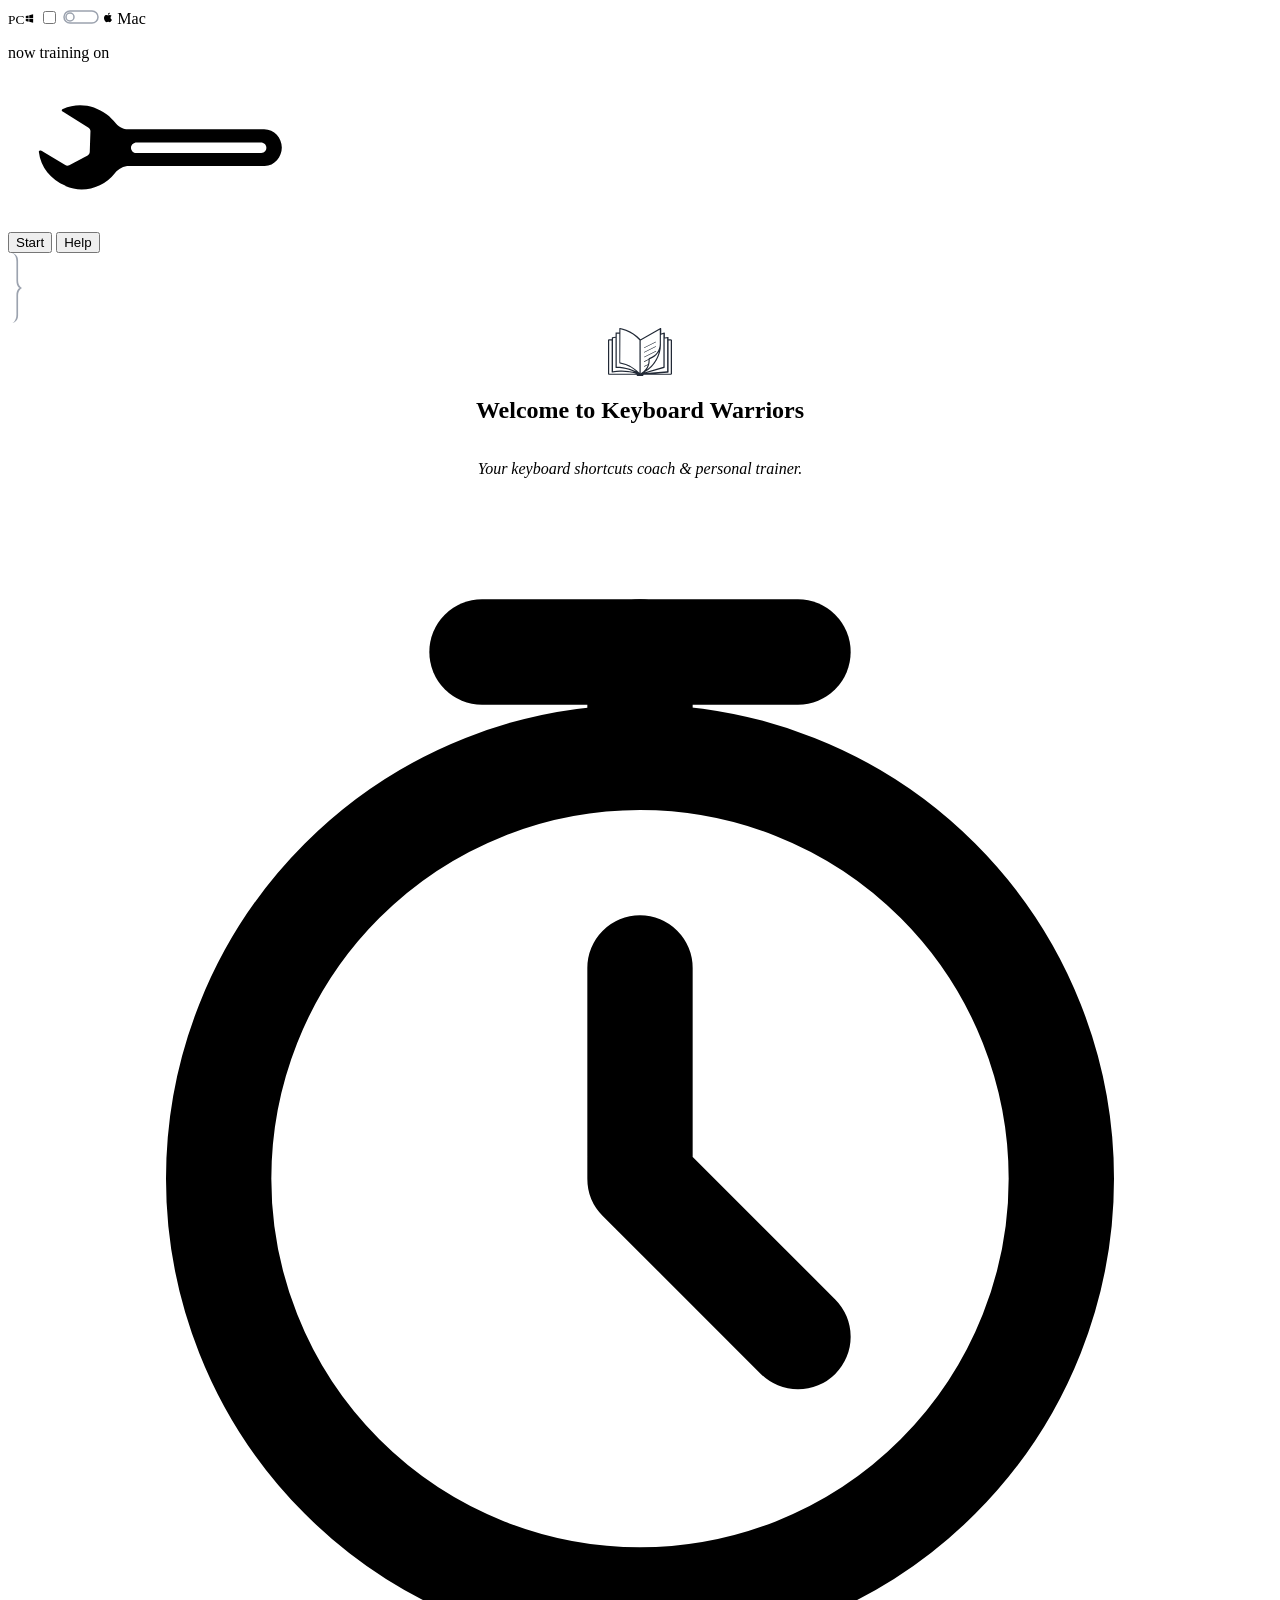
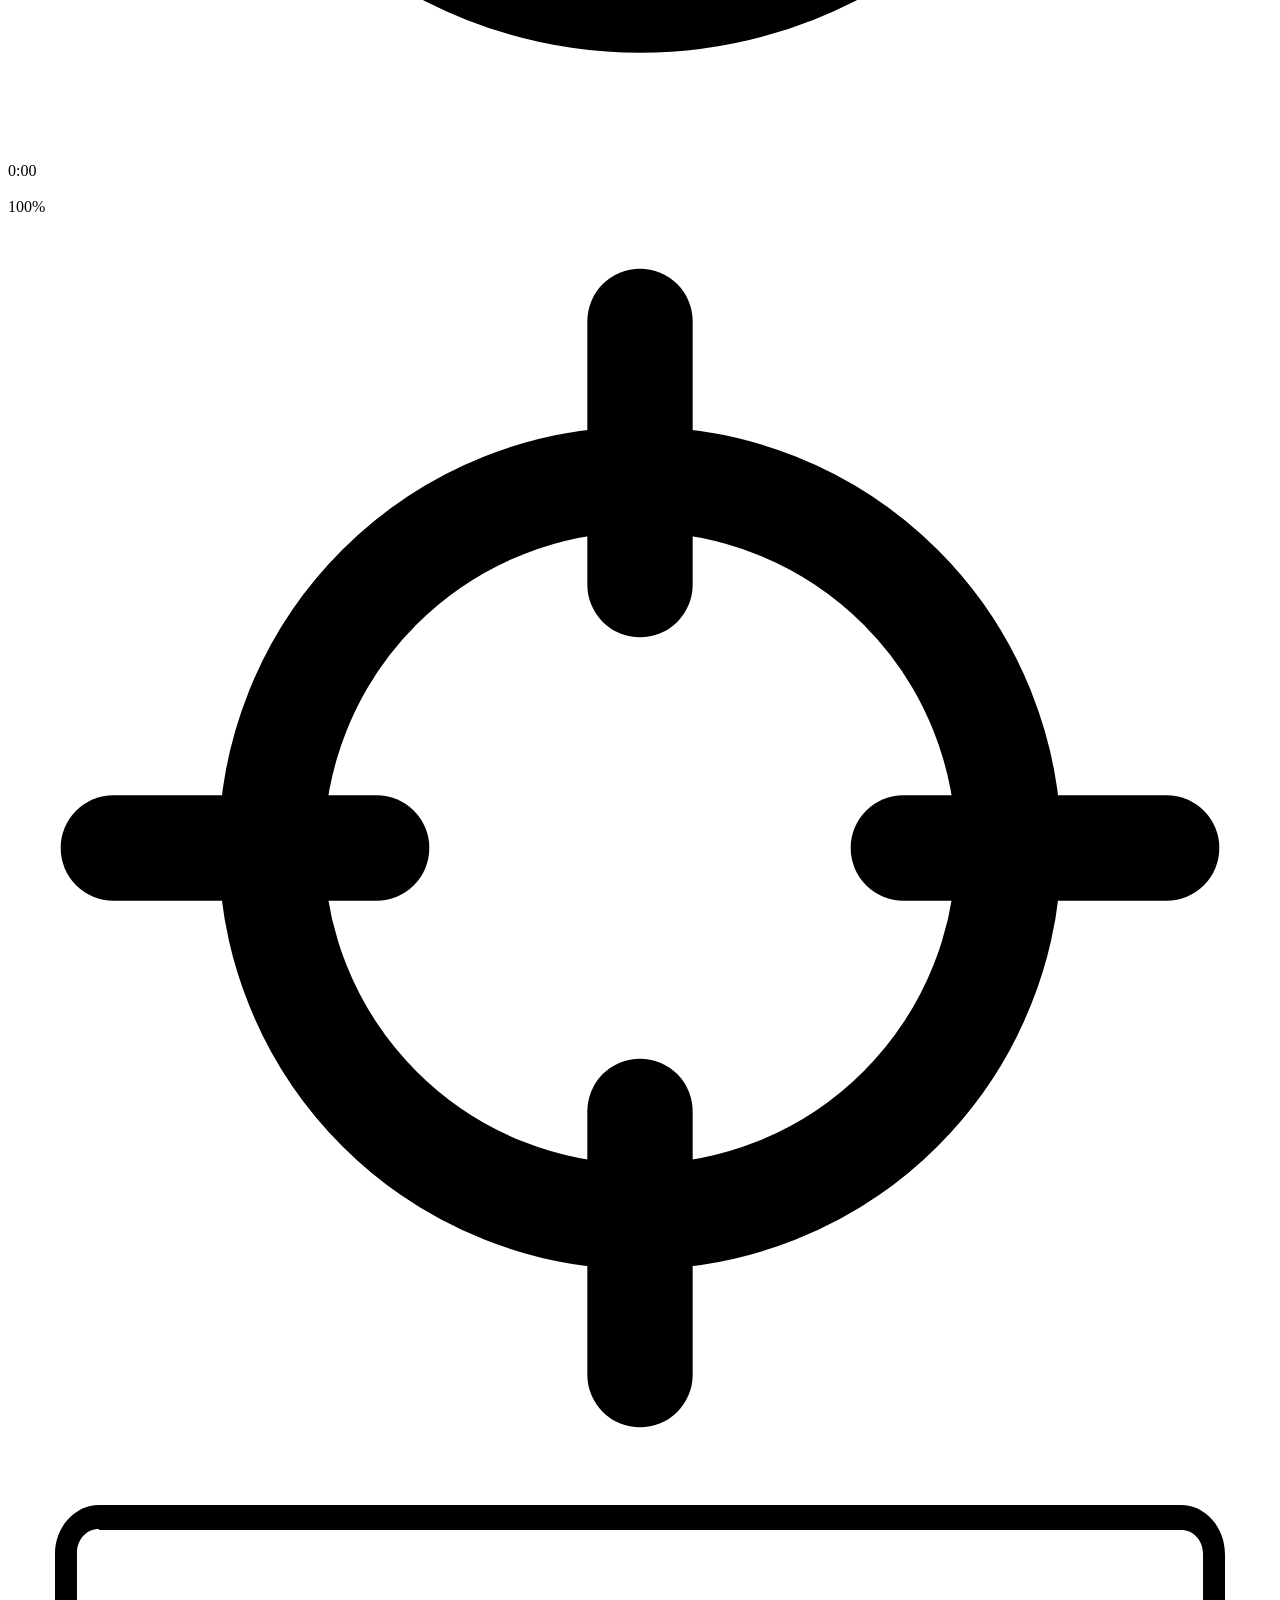
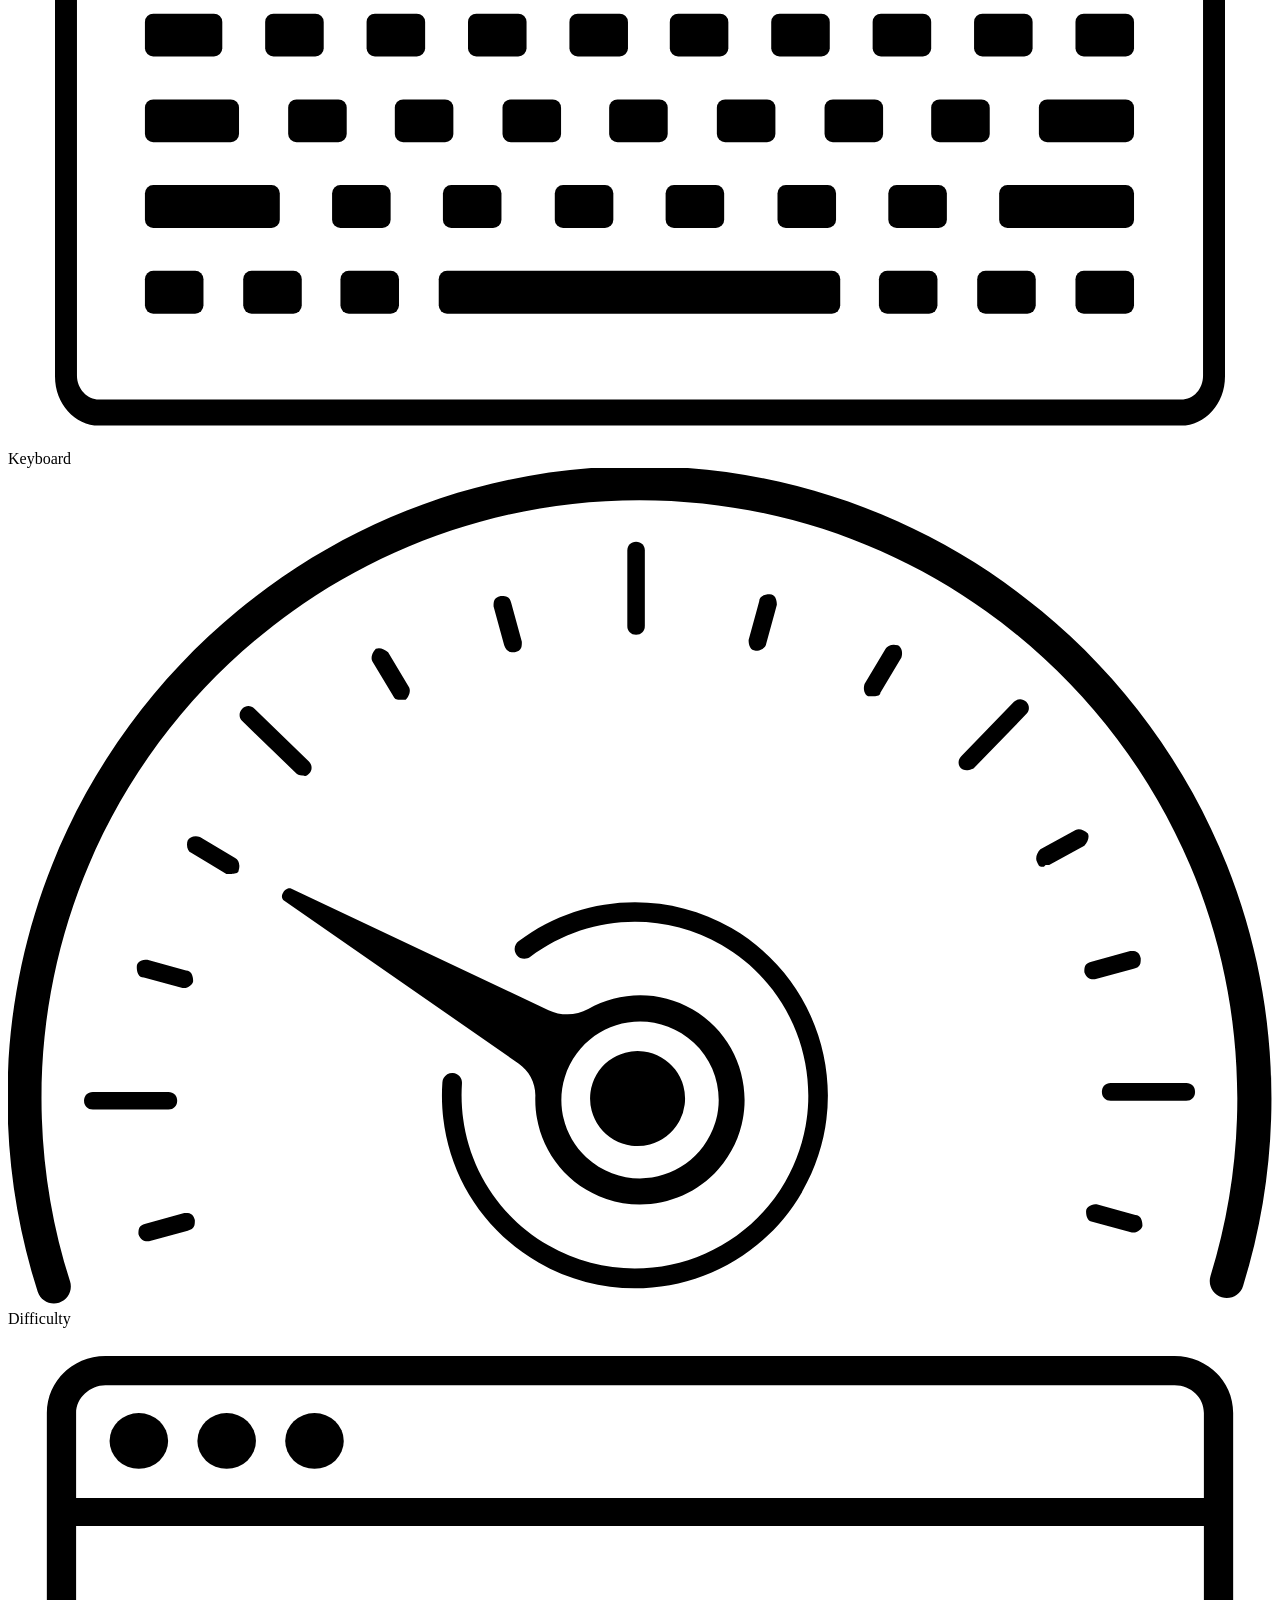
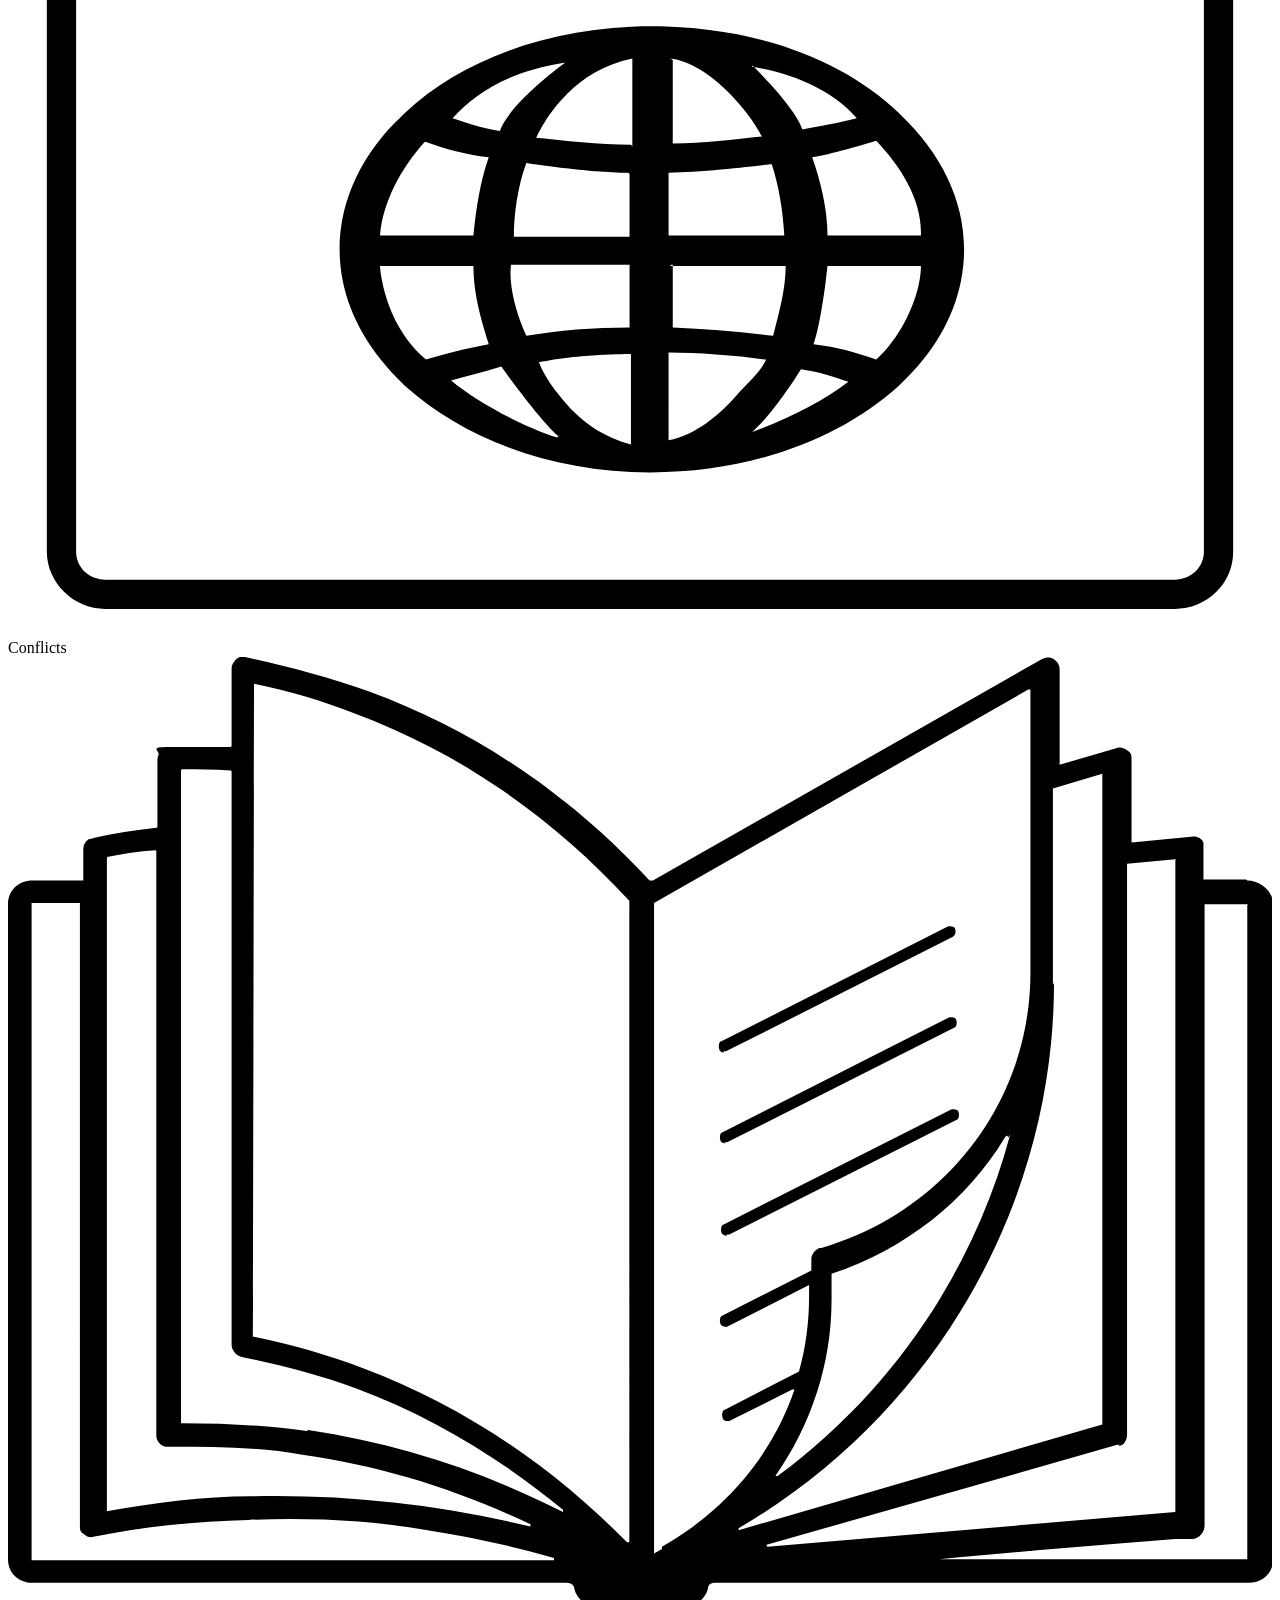
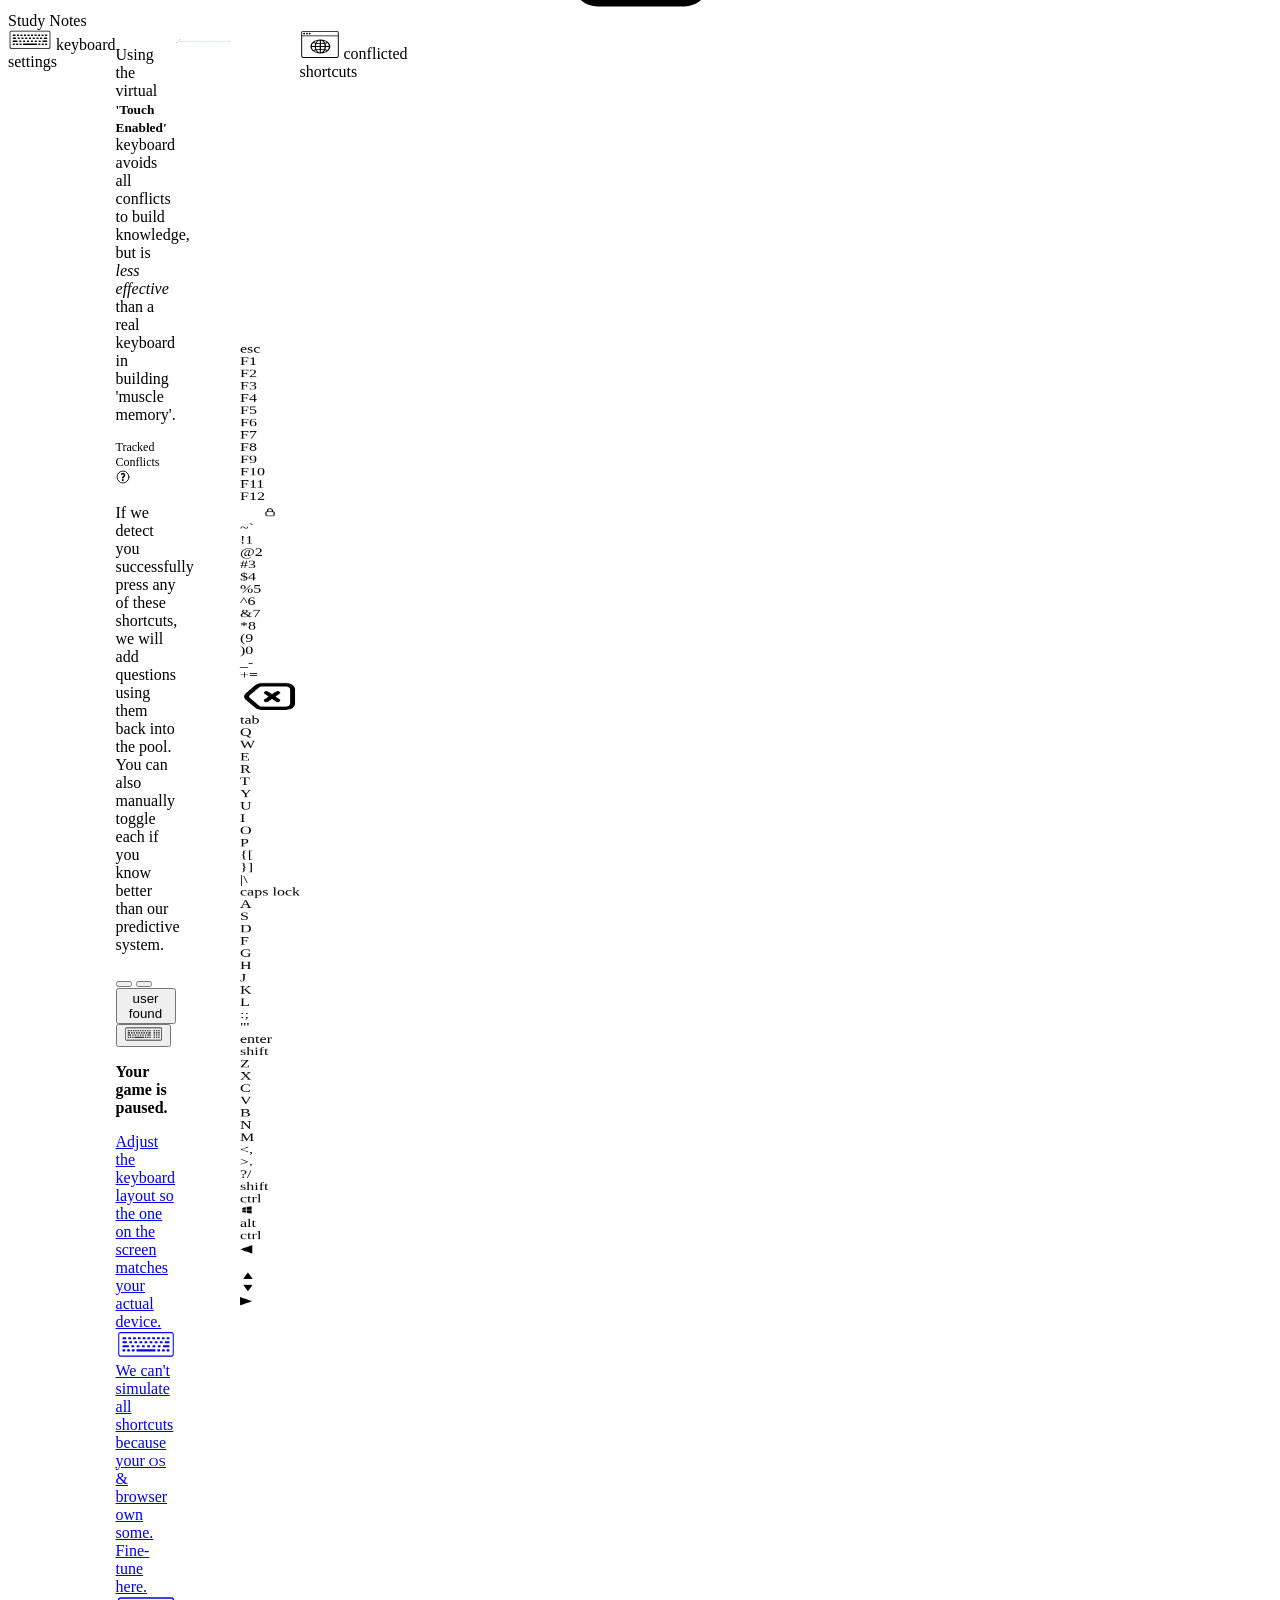
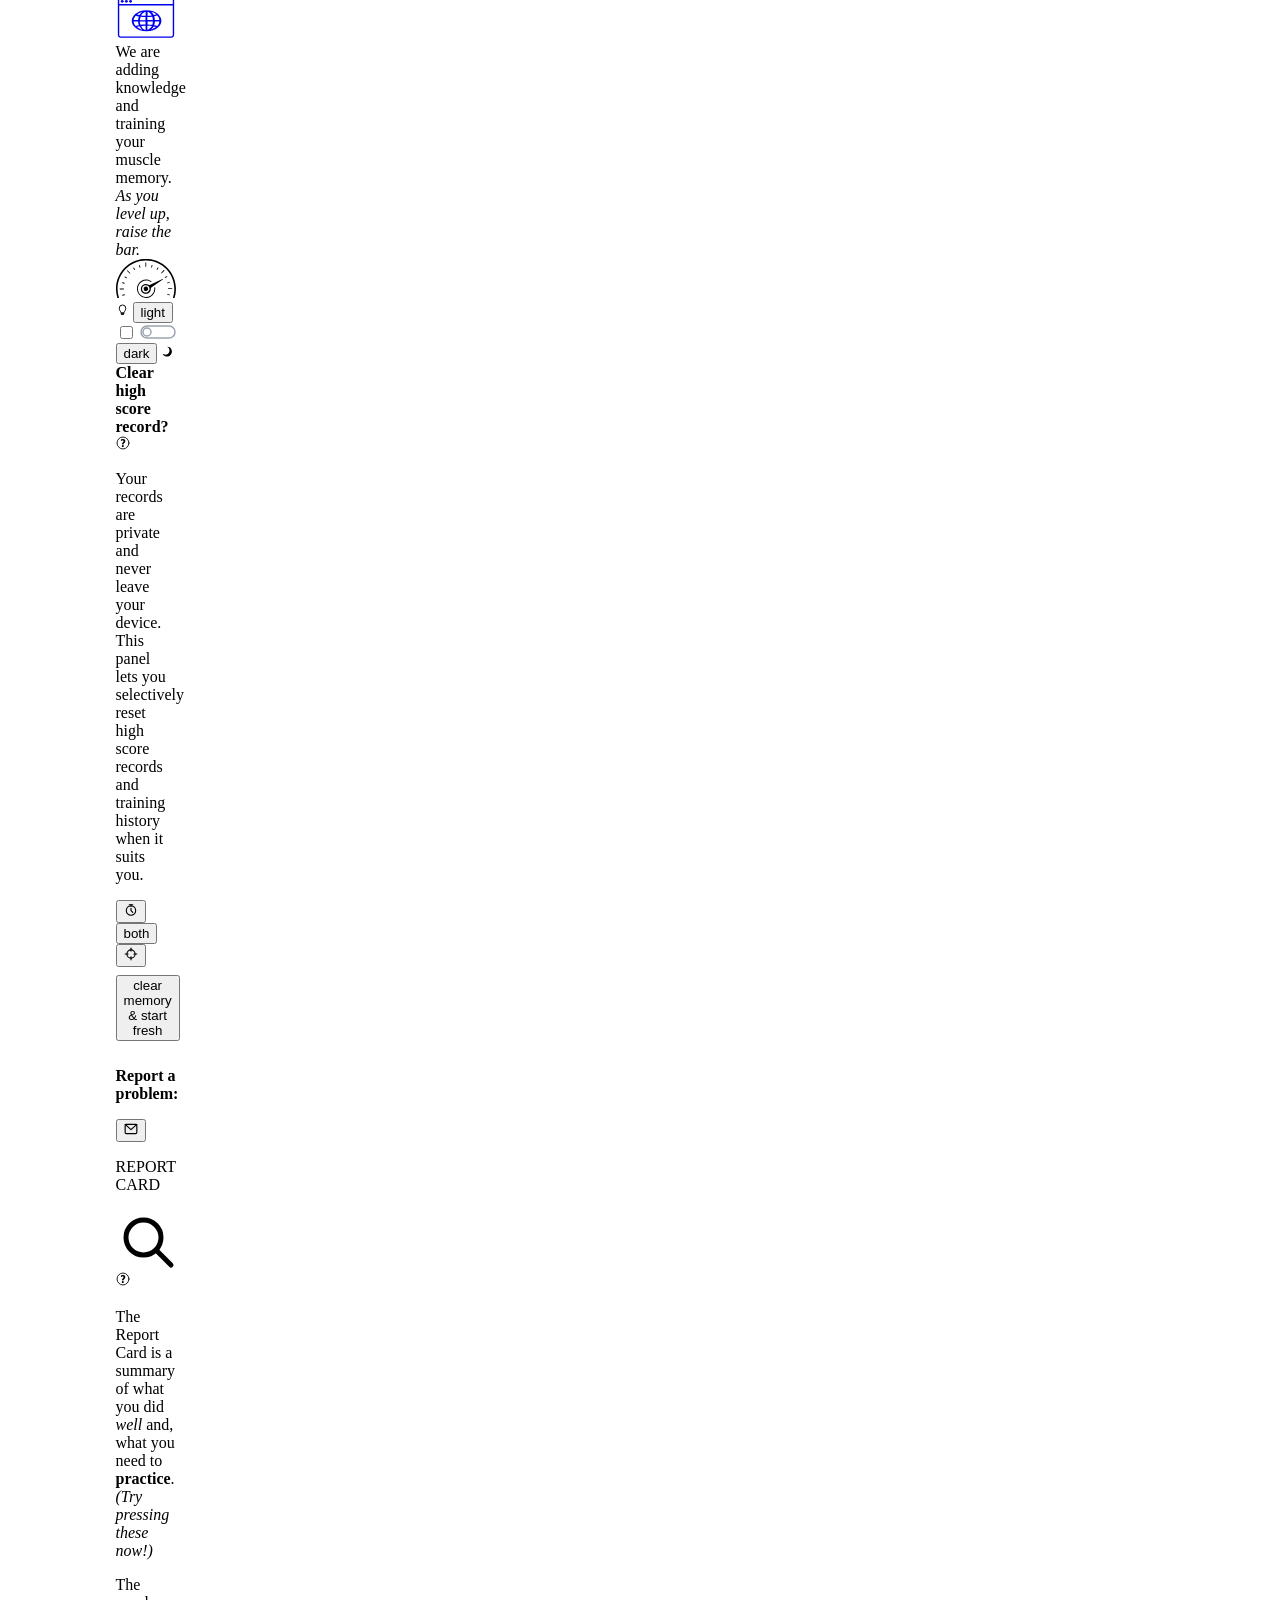
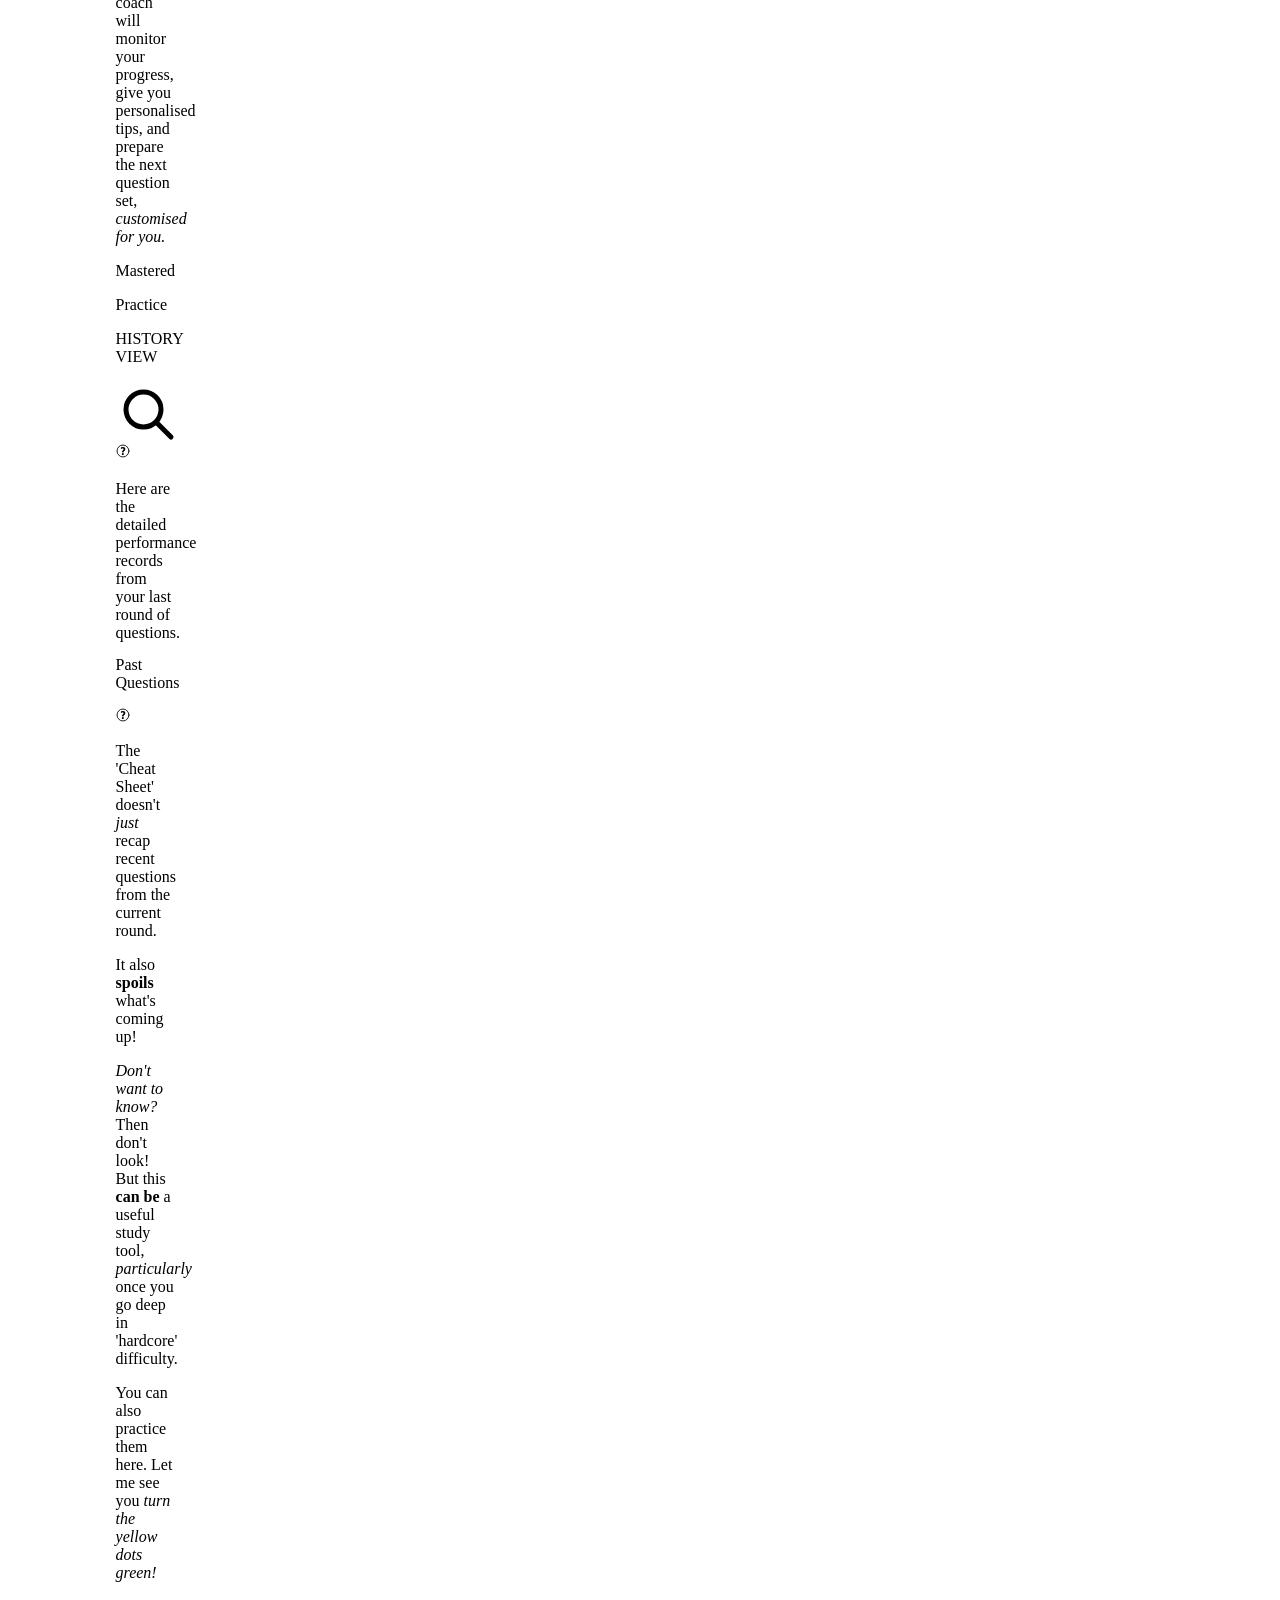
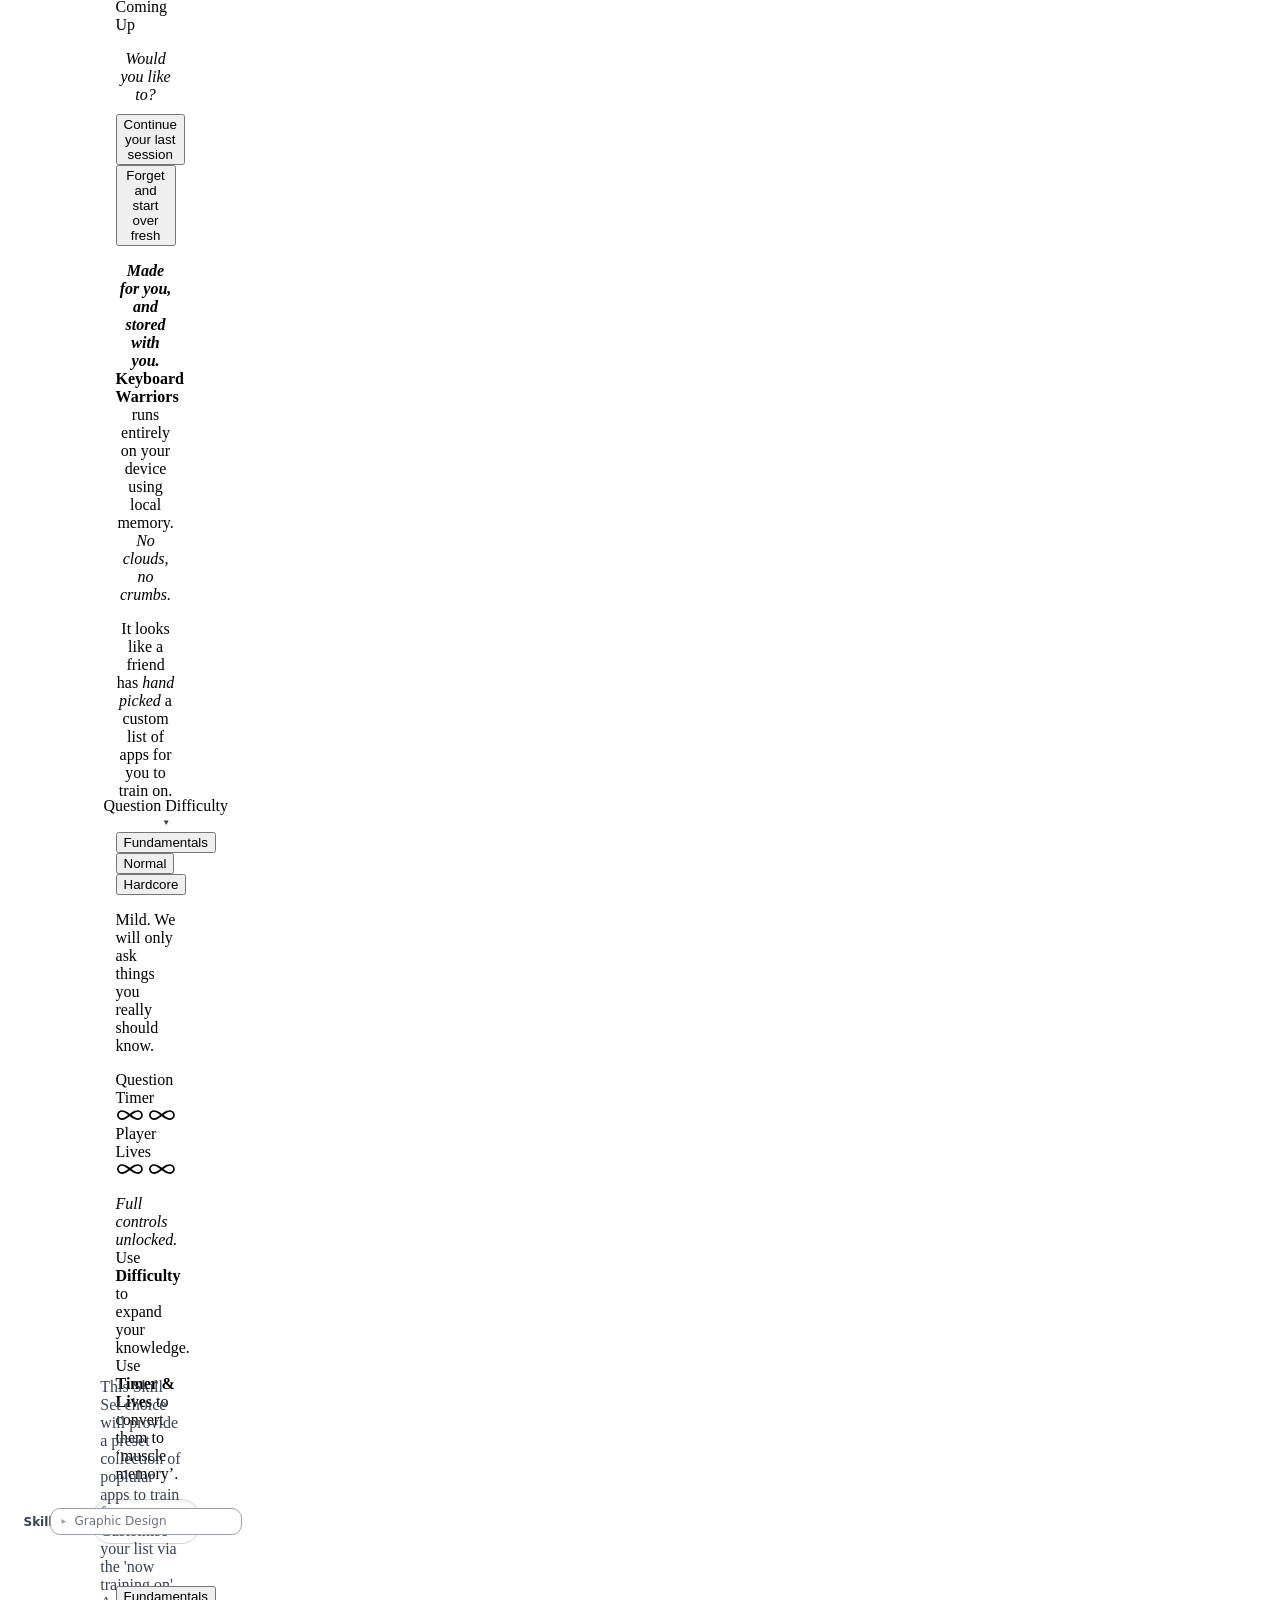
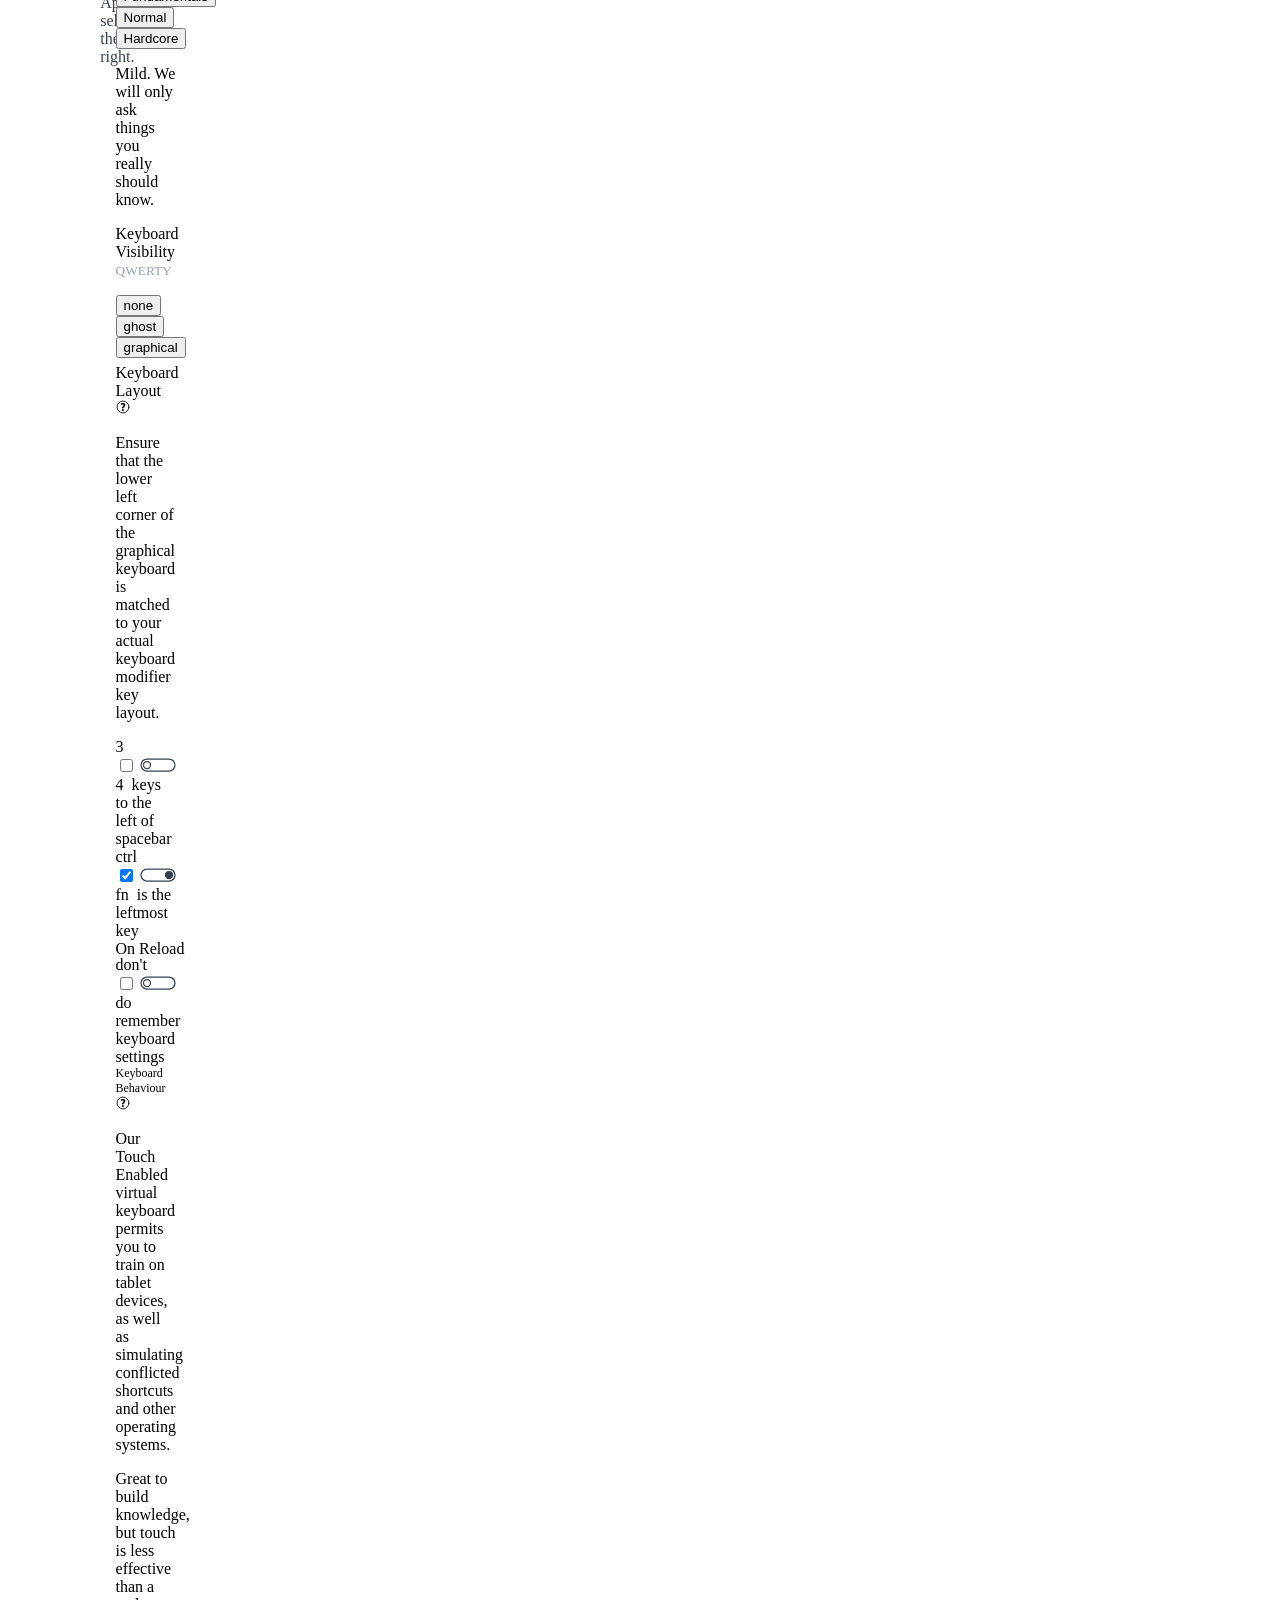
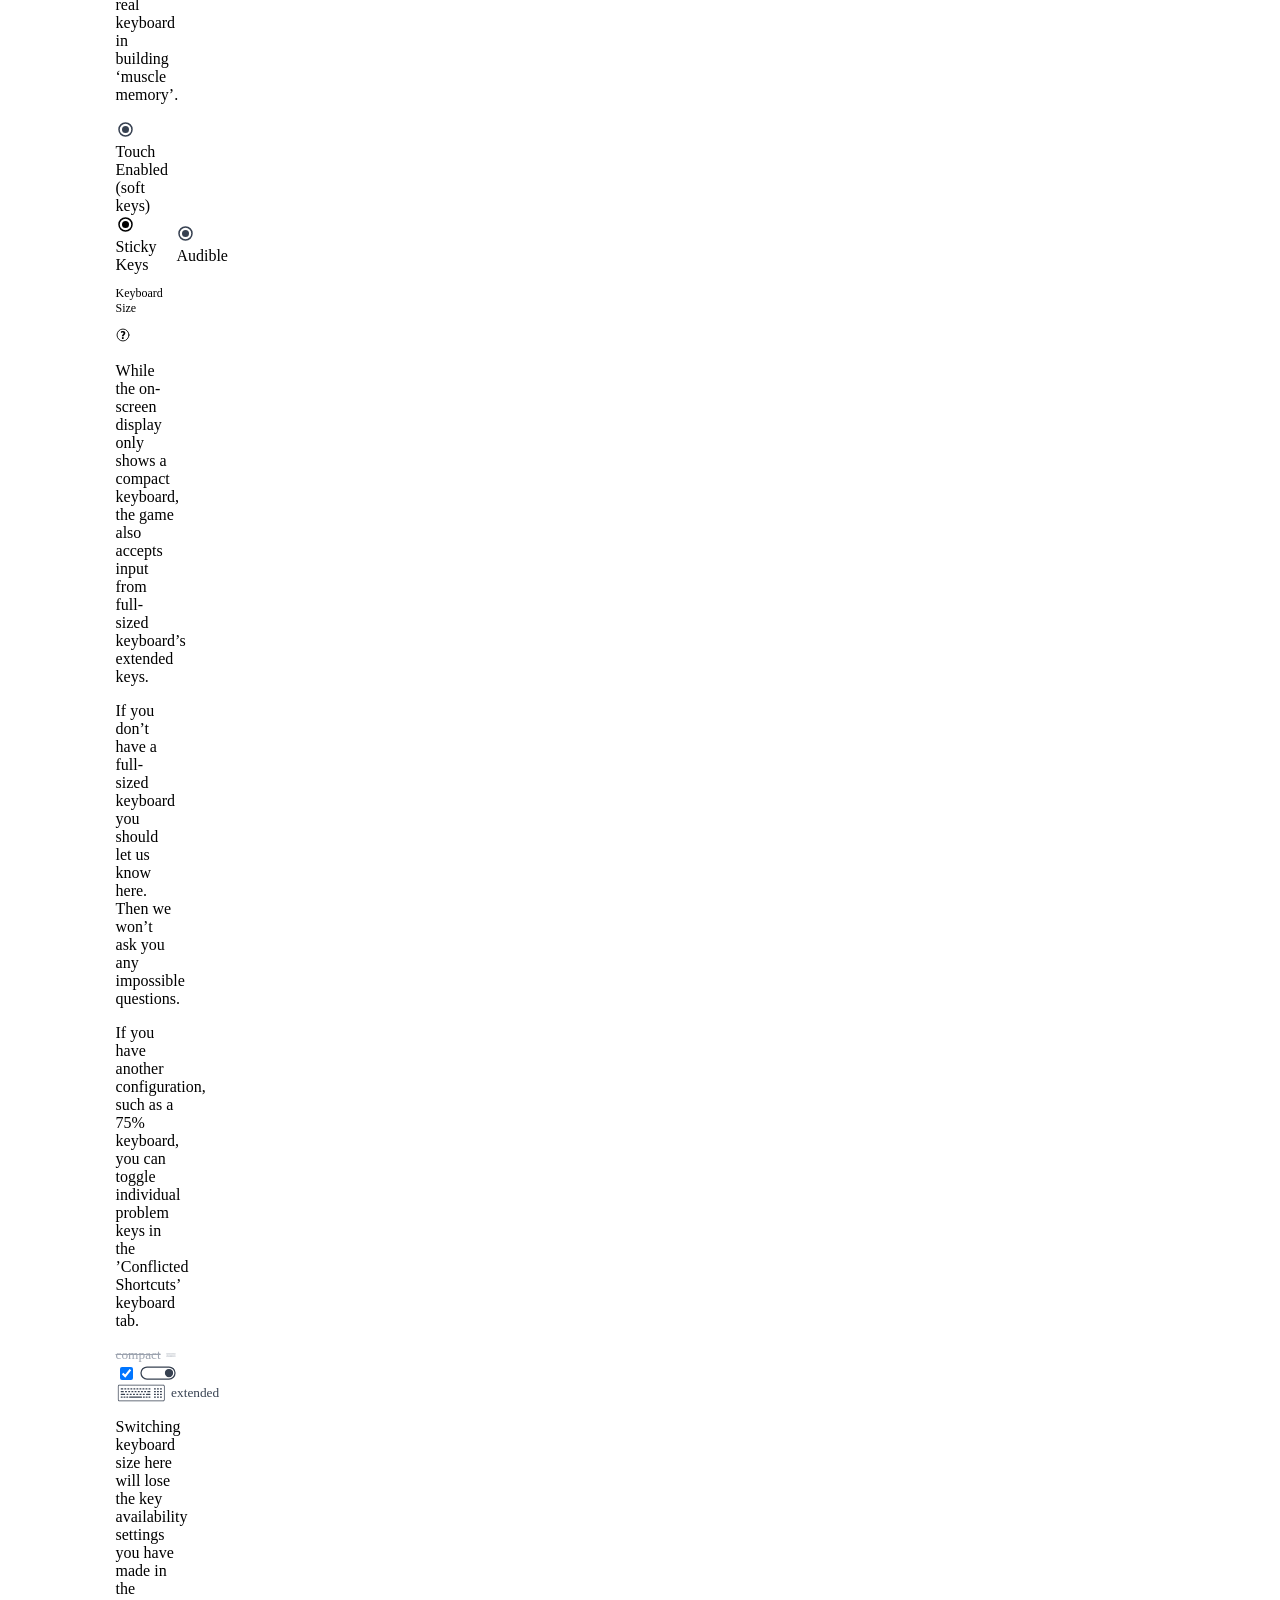
==== beta/index.html @ ed8e0046 "v0042" ====
<!-- ═══════════════════════════════════════════════════
    Keyboard Warriors central HTML file with JS
     ═══════════════════════════════════════════════════ -->
<!DOCTYPE html>
<html>
<head>
<meta charset="UTF-8">
<meta name="viewport" content="width=device-width,initial-scale=1">
<title>beta</title>
<script>
  const DefaultTitle = 'Keyboard Warriors';
  const VersionLabel   = '0042';
  const TitlePrefix  = document.title !== DefaultTitle ? document.title.trim() + '_' : '';
  const DBG_DEVICE   = TitlePrefix + VersionLabel;
</script>
<link rel="icon" type="image/png" href="/keyboard-warriors/keyboard-warriors-favicon.png">
<script>
  (function() {
    var prefersDark = window.matchMedia && window.matchMedia('(prefers-color-scheme: dark)').matches;
    if (prefersDark) {
      document.documentElement.setAttribute('data-theme', 'dark');
    }
  })();
</script>
<script>
  (function() {
    var link = document.createElement('link');
    link.rel  = 'stylesheet';
    link.href = document.title.toLowerCase() === 'beta'
      ? '/keyboard-warriors/styles/beta.css'
      : '/keyboard-warriors/styles/main.css';
    window._StyleSheetLink = link;
    document.head.appendChild(link);
  })();
</script>

<style>
  /* These two rules must remain inline: the skeleton animation runs during
     stylesheet load, and .page-initially-hidden keeps all content invisible
     until the stylesheet and DOM are both ready. Moving them to beta.css
     would create a flash of unstyled content on slower connections. */
  @keyframes SkeletonGrow {
    from { width: 16px; border-radius: 8px; }
    to   { width: 100%; border-radius: 16px; }
  }
  .page-initially-hidden {
    visibility: hidden;
    opacity: 0;
  }
</style>
</head><body>

<!-- ══════════════════════════════════════
     SVG SYMBOL defined once here,
     referenced via <use href="#SymbolId">
══════════════════════════════════════ -->
<svg xmlns="http://www.w3.org/2000/svg" style="display:none;" aria-hidden="true">

  <symbol id="IconKeyboard" viewBox="-2 -2 115.9 53.8">
    <g fill="currentColor">
      <rect x="20.1" y="10.4" width="5.6" height="4.1" rx=".8" ry=".8"/>
      <rect x="8.6" y="10.4" width="7.4" height="4.1" rx=".8" ry=".8"/>
      <rect x="29.8" y="10.4" width="5.6" height="4.1" rx=".8" ry=".8"/>
      <rect x="39.5" y="10.4" width="5.6" height="4.1" rx=".8" ry=".8"/>
      <rect x="49.2" y="10.4" width="5.6" height="4.1" rx=".8" ry=".8"/>
      <rect x="58.8" y="10.4" width="5.6" height="4.1" rx=".8" ry=".8"/>
      <rect x="68.5" y="10.4" width="5.6" height="4.1" rx=".8" ry=".8"/>
      <rect x="78.2" y="10.4" width="5.6" height="4.1" rx=".8" ry=".8"/>
      <rect x="87.9" y="10.4" width="5.6" height="4.1" rx=".8" ry=".8"/>
      <rect x="97.6" y="10.4" width="5.6" height="4.1" rx=".8" ry=".8"/>
      <rect x="22.3" y="18.6" width="5.6" height="4.1" rx=".8" ry=".8"/>
      <rect x="8.6" y="18.6" width="9" height="4.1" rx=".8" ry=".8"/>
      <rect x="32.5" y="18.6" width="5.6" height="4.1" rx=".8" ry=".8"/>
      <rect x="42.8" y="18.6" width="5.6" height="4.1" rx=".8" ry=".8"/>
      <rect x="53" y="18.6" width="5.6" height="4.1" rx=".8" ry=".8"/>
      <rect x="63.3" y="18.6" width="5.6" height="4.1" rx=".8" ry=".8"/>
      <rect x="73.6" y="18.6" width="5.6" height="4.1" rx=".8" ry=".8"/>
      <rect x="83.8" y="18.6" width="5.6" height="4.1" rx=".8" ry=".8"/>
      <rect x="94.1" y="18.6" width="9.1" height="4.1" rx=".8" ry=".8"/>
      <rect x="8.6" y="26.8" width="12.9" height="4.1" rx=".8" ry=".8"/>
      <rect x="26.5" y="26.8" width="5.6" height="4.1" rx=".8" ry=".8"/>
      <rect x="37.1" y="26.8" width="5.6" height="4.1" rx=".8" ry=".8"/>
      <rect x="47.8" y="26.8" width="5.6" height="4.1" rx=".8" ry=".8"/>
      <rect x="58.4" y="26.8" width="5.6" height="4.1" rx=".8" ry=".8"/>
      <rect x="69.1" y="26.8" width="5.6" height="4.1" rx=".8" ry=".8"/>
      <rect x="79.7" y="26.8" width="5.6" height="4.1" rx=".8" ry=".8"/>
      <rect x="90.3" y="26.8" width="12.9" height="4.1" rx=".8" ry=".8"/>
      <rect x="8.6" y="35" width="5.6" height="4.1" rx=".8" ry=".8"/>
      <rect x="18" y="35" width="5.6" height="4.1" rx=".8" ry=".8"/>
      <rect x="27.3" y="35" width="5.6" height="4.1" rx=".8" ry=".8"/>
      <rect x="36.7" y="35" width="38.4" height="4.1" rx=".8" ry=".8"/>
      <rect x="78.8" y="35" width="5.6" height="4.1" rx=".8" ry=".8"/>
      <rect x="88.2" y="35" width="5.6" height="4.1" rx=".8" ry=".8"/>
      <rect x="97.6" y="35" width="5.6" height="4.1" rx=".8" ry=".8"/>
      <path d="M107.7,49.8H4.2c-2.3,0-4.2-2.1-4.2-4.7V4.7C0,2.1,1.9,0,4.2,0h103.5C110,0,111.9,2.1,111.9,4.7v40.4c0,2.6-1.9,4.7-4.2,4.7h0ZM4.2,2.3c-1.2,0-2.1,1-2.1,2.3v40.4c0,1.3,1,2.3,2.1,2.3h103.5c1.2,0,2.1-1,2.1-2.3V4.7c0-1.3-.9-2.3-2.1-2.3H4.2Z"/>
    </g>
  </symbol>

  <symbol id="IconExtKeyboard" viewBox="-2 -2 143.9 53.8">
    <g fill="currentColor">
      <rect x="19.4" y="10.4" width="5.6" height="4.1" rx=".8" ry=".8"/>
      <rect x="8.6" y="10.4" width="7.4" height="4.1" rx=".8" ry=".8"/>
      <rect x="28.5" y="10.4" width="5.6" height="4.1" rx=".8" ry=".8"/>
      <rect x="37.5" y="10.4" width="5.6" height="4.1" rx=".8" ry=".8"/>
      <rect x="46.5" y="10.4" width="5.6" height="4.1" rx=".8" ry=".8"/>
      <rect x="55.5" y="10.4" width="5.6" height="4.1" rx=".8" ry=".8"/>
      <rect x="64.5" y="10.4" width="5.6" height="4.1" rx=".8" ry=".8"/>
      <rect x="73.6" y="10.4" width="5.6" height="4.1" rx=".8" ry=".8"/>
      <rect x="82.6" y="10.4" width="5.6" height="4.1" rx=".8" ry=".8"/>
      <rect x="91.6" y="10.4" width="5.6" height="4.1" rx=".8" ry=".8"/>
      <rect x="21.5" y="18.6" width="5.6" height="4.1" rx=".8" ry=".8"/>
      <rect x="8.6" y="18.6" width="9" height="4.1" rx=".8" ry=".8"/>
      <rect x="31" y="18.6" width="5.6" height="4.1" rx=".8" ry=".8"/>
      <rect x="40.5" y="18.6" width="5.6" height="4.1" rx=".8" ry=".8"/>
      <rect x="50" y="18.6" width="5.6" height="4.1" rx=".8" ry=".8"/>
      <rect x="59.6" y="18.6" width="5.6" height="4.1" rx=".8" ry=".8"/>
      <rect x="69.1" y="18.6" width="5.6" height="4.1" rx=".8" ry=".8"/>
      <rect x="78.6" y="18.6" width="5.6" height="4.1" rx=".8" ry=".8"/>
      <rect x="88.1" y="18.6" width="9.1" height="4.1" rx=".8" ry=".8"/>
      <rect x="8.6" y="26.8" width="12.9" height="4.1" rx=".8" ry=".8"/>
      <rect x="25.9" y="26.8" width="5.6" height="4.1" rx=".8" ry=".8"/>
      <rect x="35.6" y="26.8" width="5.6" height="4.1" rx=".8" ry=".8"/>
      <rect x="45.3" y="26.8" width="5.6" height="4.1" rx=".8" ry=".8"/>
      <rect x="55.1" y="26.8" width="5.6" height="4.1" rx=".8" ry=".8"/>
      <rect x="64.8" y="26.8" width="5.6" height="4.1" rx=".8" ry=".8"/>
      <rect x="74.6" y="26.8" width="5.6" height="4.1" rx=".8" ry=".8"/>
      <rect x="84.3" y="26.8" width="12.9" height="4.1" rx=".8" ry=".8"/>
      <rect x="8.6" y="35" width="5.6" height="4.1" rx=".8" ry=".8"/>
      <rect x="17" y="35" width="5.6" height="4.1" rx=".8" ry=".8"/>
      <rect x="25.3" y="35" width="5.6" height="4.1" rx=".8" ry=".8"/>
      <rect x="33.7" y="35" width="38.4" height="4.1" rx=".8" ry=".8"/>
      <rect x="74.8" y="35" width="5.6" height="4.1" rx=".8" ry=".8"/>
      <rect x="83.2" y="35" width="5.6" height="4.1" rx=".8" ry=".8"/>
      <rect x="91.6" y="35" width="5.6" height="4.1" rx=".8" ry=".8"/>
      <rect x="107.9" y="10.4" width="5.6" height="4.1" rx=".8" ry=".8"/>
      <rect x="116.9" y="10.4" width="5.6" height="4.1" rx=".8" ry=".8"/>
      <rect x="125.9" y="10.4" width="5.6" height="4.1" rx=".8" ry=".8"/>
      <rect x="107.9" y="18.6" width="5.6" height="4.1" rx=".8" ry=".8"/>
      <rect x="116.9" y="18.6" width="5.6" height="4.1" rx=".8" ry=".8"/>
      <rect x="125.9" y="18.6" width="5.6" height="4.1" rx=".8" ry=".8"/>
      <rect x="107.9" y="26.8" width="5.6" height="4.1" rx=".8" ry=".8"/>
      <rect x="116.9" y="26.8" width="5.6" height="4.1" rx=".8" ry=".8"/>
      <rect x="125.9" y="26.8" width="5.6" height="4.1" rx=".8" ry=".8"/>
      <rect x="107.9" y="35" width="5.6" height="4.1" rx=".8" ry=".8"/>
      <rect x="116.9" y="35" width="5.6" height="4.1" rx=".8" ry=".8"/>
      <rect x="125.9" y="35" width="5.6" height="4.1" rx=".8" ry=".8"/>
      <path d="M135.7,49.8H4.2c-2.3,0-4.2-2.1-4.2-4.7V4.7C0,2.1,1.9,0,4.2,0h131.4C138,0,139.9,2.1,139.9,4.7v40.4c0,2.6-1.9,4.7-4.2,4.7h0ZM4.2,2.3c-1.2,0-2.1,1-2.1,2.3v40.4c0,1.3,1,2.3,2.1,2.3h131.4c1.2,0,2.1-1,2.1-2.3V4.7c0-1.3-.9-2.3-2.1-2.3H4.2Z"/>
    </g>
  </symbol>

<symbol id="IconConflicts" viewBox="-2 -2 89.1 65.1">
    <path fill="currentColor" d="M0,4.1v53c0,2.2,1.9,4.1,4.2,4.1h76.7c2.3,0,4.2-1.8,4.2-4.1V4.1C85.1,1.8,83.2,0,80.9,0H4.2C1.9,0,0,1.8,0,4.1ZM2.1,12.2h80.9v44.9c0,1.1-.9,2-2.1,2H4.2c-1.2,0-2.1-.9-2.1-2V12.2ZM2.1,4.1c0-1.1,1-2,2.1-2h76.7c1.2,0,2.1.9,2.1,2v6.1H2.1v-6.1Z"/>
    <path fill="currentColor" fill-rule="evenodd" d="M43.3,19.4c-7.1,0-13.6,2.4-17.6,6.2h0l-.2.2c-2.8,2.6-4.5,6-4.5,9.6s1.7,6.9,4.5,9.6l.2.2c4.1,3.7,10.4,6.2,17.6,6.2s13.6-2.4,17.8-6.2h0l.2-.2h0c2.8-2.6,4.5-6,4.5-9.6s-1.7-6.9-4.5-9.6c0,0-.1-.1-.2-.2-4.1-3.9-10.4-6.2-17.8-6.2h0ZM41.9,27.9c-2.3,0-4.8-.3-6.8-.5.8-1.7,2.9-4.9,6.9-5.7v6.3ZM44.7,21.7c2.9.3,5.9,4.1,6.6,5.6-2,.2-4.2.5-6.4.5v-6ZM50.6,22.3c3,.5,5.8,1.7,7.5,3.7-1.1.3-2.8.6-3.9.8-.5-1.6-3.6-4.6-3.6-4.6ZM32.5,26.9c-1.4-.2-2.5-.6-3.4-.9,1.7-1.9,4.2-3.4,8.1-4,0,0-4,2.9-4.7,4.9ZM27.2,27.7c1.4.5,2.8.9,4.5,1.1-.6,1.7-.9,3.6-1.1,5.6h-6.7c.2-2.4,1.5-4.8,3.2-6.7h.1ZM59.5,27.6c1.8,1.9,3.3,4.3,3.2,6.8h-6.7c0-1.9-.5-3.9-1.1-5.6,1.7-.3,4.6-1.2,4.6-1.2ZM41.8,30v4.5h-8.3c0-1.7.3-3.7.9-5.3,0,0,4.5.7,7.3.7ZM52,29.3c.5,1.5.8,3.3.9,5.1h-8.3v-4.5c2.6,0,7.3-.6,7.3-.6ZM23.9,36.6h6.7c0,1.9.5,3.7,1.1,5.6-1.7.3-3.2.7-4.5,1.1-3.1-2.6-3.3-6.7-3.3-6.7ZM33.4,36.5s8.4,0,8.4,0v4.5c-2.6,0-5.1.2-7.4.6-.7-1.5-1.3-3.6-1.1-5.1ZM44.7,36.6h8.3c0,1.7-.5,3.4-.9,5-2.3-.3-4.8-.5-7.2-.6v-4.5h-.1ZM56,36.6h6.7c0,2-1.3,5-3.2,6.7-1.4-.5-2.8-.9-4.5-1.1.6-1.7,1-5.6,1-5.6ZM41.9,42.9v6.5c-1.9-.5-3.7-1.6-5.2-3.6-.5-.6-1.1-1.5-1.4-2.3,2.8-.6,6.6-.6,6.6-.6ZM51.6,43.3c-.3.7-1.2,1.6-1.8,2.2-1.6,1.9-3.3,3.2-5.2,3.6,0,0,0-6.3,0-6.3,2,0,4.9.2,6.9.5ZM36.6,48.9c-2.5-.8-5.8-2.6-7.6-4.1,1.1-.3,2.3-.6,3.6-1,0,0,2.7,3.8,4.1,5ZM54.1,44c1.4.2,2.5.6,3.4.9-1.8,1.4-4.4,2.7-6.9,3.6,1.6-1.4,3.5-4.5,3.5-4.5Z"/>
    <ellipse fill="currentColor" cx="12.9" cy="6.1" rx="2.1" ry="2"/>
    <ellipse fill="currentColor" cx="6.6" cy="6.1" rx="2.1" ry="2"/>
    <ellipse fill="currentColor" cx="19.2" cy="6.1" rx="2.1" ry="2"/>
  </symbol>

  <symbol id="IconDifficultyDial" viewBox="0 0 96.6 64">
    <g fill="currentColor">
      <path d="M48,12.75c-.4,0-.67-.27-.67-.67v-5.78c0-.4.27-.67.67-.67s.67.27.67.67v5.78c0,.4-.27.67-.67.67Z"/>
      <path d="M22.6,23.5c-.13,0-.4,0-.54-.13l-4.16-4.03c-.27-.27-.27-.67,0-.94s.67-.27.94,0l4.16,4.03c.27.27.27.67,0,.94s-.27.13-.54.13h.13Z"/>
      <path d="M12.26,49.03h-5.78c-.4,0-.67-.27-.67-.67s.27-.67.67-.67h5.78c.4,0,.67.27.67.67s-.27.67-.67.67Z"/>
      <path d="M90.05,48.35h-5.78c-.4,0-.67-.27-.67-.67s.27-.67.67-.67h5.78c.4,0,.67.27.67.67s-.27.67-.67.67Z"/>
      <path d="M73.39,23.1c-.13,0-.4,0-.54-.13-.27-.27-.27-.67,0-.94l4.03-4.16c.27-.27.67-.27.94,0s.27.67,0,.94l-4.03,4.16s-.27.13-.54.13h.13Z"/>
      <path d="M38.59,14.09c-.27,0-.54-.13-.67-.54l-.81-2.96c0-.4,0-.67.54-.81.4,0,.67,0,.81.54l.81,2.96c0,.4,0,.67-.54.81h-.13Z"/>
      <path d="M29.99,17.72c-.27,0-.4,0-.54-.27l-1.61-2.69c-.13-.27,0-.67.27-.94.27-.13.67,0,.94.27l1.61,2.69c.13.27,0,.67-.27.94h-.4Z"/>
      <path d="M16.96,31.02h-.27l-2.69-1.61c-.27-.13-.4-.54-.27-.94.13-.27.54-.4.94-.27l2.69,1.61c.27.13.4.54.27.94,0,.27-.4.27-.54.27h-.13Z"/>
      <path d="M13.47,39.75h-.13l-2.96-.81c-.4,0-.54-.4-.54-.81s.4-.54.81-.54l2.96.81c.4,0,.54.4.54.81,0,.27-.4.54-.67.54Z"/>
      <path d="M10.64,59.1c-.27,0-.54-.13-.67-.54,0-.4,0-.67.54-.81l2.96-.81c.4,0,.67,0,.81.54,0,.4,0,.67-.54.81l-2.96.81h-.13Z"/>
      <path d="M86.02,58.43h-.13l-2.96-.81c-.4,0-.54-.4-.54-.81s.54-.54.81-.54l2.96.81c.4,0,.54.4.54.81,0,.27-.4.54-.67.54Z"/>
      <path d="M82.93,39.08c-.27,0-.54-.13-.67-.54,0-.4,0-.67.54-.81l2.96-.81c.4,0,.67,0,.81.54,0,.4,0,.67-.54.81l-2.96.81h-.13Z"/>
      <path d="M79.17,30.48c-.27,0-.4,0-.54-.4-.13-.27,0-.67.27-.94l2.69-1.48c.27-.13.67,0,.94.27.13.27,0,.67-.27.94l-2.69,1.48h-.27l-.13.13Z"/>
      <path d="M66,17.45h-.27c-.27-.13-.4-.54-.27-.94l1.61-2.69c.13-.27.54-.4.94-.27.27.13.4.54.27.94l-1.61,2.69c0,.27-.4.27-.54.27h-.13Z"/>
      <path d="M57.27,13.96h-.13c-.4,0-.54-.4-.54-.81l.81-2.96c0-.4.4-.54.81-.54s.54.4.54.81l-.81,2.96c0,.27-.4.54-.67.54Z"/>
      <path d="M3.51,63.86c-.55,0-1.06-.35-1.24-.9C.74,58.19-.04,53.21-.04,48.16-.04,21.53,21.63-.14,48.26-.14s48.3,21.67,48.3,48.3c0,4.9-.73,9.73-2.17,14.36-.21.69-.94,1.07-1.63.86-.69-.21-1.07-.94-.86-1.63,1.36-4.38,2.05-8.96,2.05-13.59,0-25.2-20.5-45.7-45.7-45.7S2.56,22.96,2.56,48.16c0,4.78.74,9.49,2.18,14,.22.68-.16,1.42-.84,1.63-.13.04-.27.06-.4.06Z"/>
    </g>
  </symbol>

  <symbol id="IconDifficultyNeedle" viewBox="0 0 96.6 64">
    <g fill="currentColor">
      <circle cx="48.08" cy="48.07" r="3.63"/>
      <path d="M48.19,62.53c-8.13,0-14.75-6.62-14.75-14.75,0-5.67,3.16-10.75,8.26-13.25.1-.05.21-.08.33-.08.29,0,.55.16.68.42.09.18.1.38.04.57s-.2.34-.38.43c-4.57,2.25-7.42,6.81-7.42,11.9,0,7.31,5.94,13.25,13.25,13.25s13.25-5.94,13.25-13.25c0-5.34-3.18-10.13-8.09-12.21-.38-.16-.56-.6-.4-.98.12-.28.39-.46.69-.46.1,0,.2.02.29.06,5.47,2.32,9.01,7.65,9.01,13.59,0,8.13-6.62,14.75-14.75,14.75Z"/>
      <path d="M52.12,41.38c-.92-.54-1.5-1.52-1.59-2.58l-1.8-21.74s-.13-.32-.57-.32-.48.32-.48.32l-1.83,21.79c-.08,1-.66,1.91-1.55,2.38-2.93,1.58-4.77,4.93-4.06,8.61.6,3.13,3.11,5.66,6.24,6.28,5.11,1,9.61-2.91,9.61-7.84,0-2.94-1.6-5.51-3.96-6.9ZM49.46,54.13c-4.37.98-8.2-2.85-7.22-7.22.49-2.2,2.27-3.98,4.47-4.47,4.37-.98,8.2,2.85,7.22,7.22-.49,2.2-2.27,3.98-4.47,4.47Z"/>
    </g>
  </symbol>
  
  <symbol id="IconStudyNotes" viewBox="0 0 112.5 84.6">
    <path fill="currentColor" d="M110.2,19.8h-3.8c0,0,0,0,0-.1v-2.6c0-.2,0-.4,0-.6h0c-.2-.4-.6-.6-1.1-.5l-5.3.5c0,0,0,0,0-.1v-7.3c0-.3,0-.6-.4-.8-.3-.2-.6-.3-.9-.2l-5.1,1.5c0,0,0,0,0-.1V1.1c0-.4-.2-.7-.5-.9s-.7-.2-1.1,0l-34.6,19.7h-.3c-7-7.6-15.4-13.3-24.9-16.8C28.3,1.7,24.8.8,21.1,0c-.3-.1-.6,0-.8.2-.2.2-.4.5-.4.8v6.9c0,0,0,.1-.1.1-1.8,0-3.7,0-5.5,0s-.8.3-.9.7c0,.1-.1.2-.1.4v6c0,0,0,.1-.1.1-1.9.2-3.8.5-5.6.9,0,0-.2.1-.4.1-.3.2-.5.5-.5.9v2.7c0,0,0,.1,0,.1H2.2c-1.3,0-2.2.9-2.2,2.1v58.3c0,1.2.9,2.1,2.2,2.1h47.5c.6,0,.7.4.7.5.2.9,1,1.6,2.1,1.6h7.7c1,0,1.9-.7,2.1-1.6,0,0,0-.5.6-.5h47.5c1.3,0,2.2-.9,2.2-2.1V22c0-1.2-1.2-2.1-2.3-2.1h0ZM21.9,2.4c0,0,.1,0,.1,0,3,.6,6,1.5,8.8,2.6,9.2,3.4,17.5,9.1,24.5,16.7v57.1c0,0,0,0-.2,0-6.8-6.9-14.7-12.2-23.5-15.5-3.1-1.2-6.4-2.1-9.7-2.8h-.1c0,0,.1-58.1.1-58.1ZM8.8,17.8c1.5-.3,2.8-.5,4.3-.6,0,0,.1,0,.1.1v52c0,.3.1.5.3.7s.4.3.7.3c4.3,0,8.2,0,12,.7,7,1,13.6,3,20.3,6.2,0,0,0,.2,0,.2-8.2-2-16.6-2.9-24.9-2.7h0c-4.2,0-8.5.6-12.7,1.3,0,0-.1,0-.1,0V17.9s0-.1.1-.1h0ZM2.1,80.3V22c0,0,0-.1,0-.1h4.3c0,0,0,0,0,.1v55.3c0,.3,0,.6.4.8.2.2.5.3.8.2,4.5-.9,9.1-1.4,13.8-1.5,5.4-.2,10.6,0,15.8.9,3.8.6,7.7,1.4,11.4,2.5,0,0,0,.2,0,.2H2.1ZM26.6,68.9c-3.6-.5-7.2-.7-11.1-.7s-.1,0-.1,0V10.1c0,0,0-.1.1-.1,1.5,0,2.8,0,4.3.1,0,0,.1,0,.1.1v51c0,.5.4,1,.9,1.1,3.5.7,6.9,1.6,10.2,2.8,6.7,2.5,12.8,6.2,18.4,10.8,0,0,0,.2,0,.2-7.5-3.8-14.8-6.1-22.7-7.3h0ZM58.2,79.4l-.7.4V22s0-.1,0-.1L90.8,2.9c0,0,.2,0,.2,0v25.2h0c0,11.3-7.4,21.2-18.6,24.5h-.2c-.4.2-.7.6-.7,1v1l-7.9,4c-.2,0-.3.4-.2.7,0,.2.3.3.4.3s.2,0,.2,0l7.3-3.7v1c0,2.3-.3,4.6-.9,6.7,0,0,0,0,0,0l-6.6,3.4c-.2,0-.3.4-.2.7,0,.2.3.3.4.3s.2,0,.2,0l5.6-2.8c0,0,.2,0,.2,0-2,5.9-6.2,10.8-11.8,14h0ZM89.2,42.5c-3.2,12-10.4,22.8-20.7,30.4,0,0-.2,0-.2,0,3.2-4.6,5-10,5-15.7v-2.3s0,0,0,0c6.6-2.2,12.1-6.6,15.4-12.1.2-.3.3-.2.3,0h0ZM93,29.2V11.8s0-.1,0-.1l4.4-1.3h0v7.2h0v50.7s0,0,0,0l-32.3,9.4c0,0-.2,0,0-.2,17.4-10.2,28-28.8,28-48.5h0ZM98.9,70.2c.4,0,.7-.5.7-1V18.5c0,0,0-.1,0-.1l4.3-.4c0,0,.1,0,0,.1v58c0,0,0,0,0,0l-36.3,3.1c0,0-.2-.2,0-.2l31.2-8.9h0ZM110.3,80.3c0,0,0,0,0,0h-29c.5,0,1.1,0,1.6,0,2.9-.3,5.8-.5,8.7-.8l7.3-.6,5-.4h1.5c.6,0,1.1-.6,1.1-1.2V22.1c0,0,0-.1,0-.1h3.8c0,0,.1,0,0,.1v58.2h0Z"/>
    <path fill="currentColor" d="M64,51.4c0,0,.2,0,.2,0l20.2-10.2c.2,0,.3-.4.2-.7,0-.2-.4-.3-.7-.2l-20.2,10.2c-.2,0-.3.4-.2.7,0,.2.3.3.5.3h0Z"/>
    <path fill="currentColor" d="M63.8,43.2c0,0,.2,0,.2,0l20.2-10.2c.2,0,.3-.4.2-.7,0-.2-.4-.3-.7-.2l-20.1,10.2c-.2,0-.3.4-.2.7,0,.2.3.3.4.3h0Z"/>
    <path fill="currentColor" d="M63.7,35.1c0,0,.2,0,.2,0l20.2-10.2c.2-.1.3-.4.2-.7,0-.2-.4-.3-.7-.2l-20.1,10.2c-.2,0-.3.4-.2.7,0,.2.2.3.4.3h0Z"/>
  </symbol>

  <symbol id="ShapeBracket" viewBox="0 0 15 84">
    <path d="M3,0 C3,0 10,1 10,9 L10,33 C10,40 15,42 15,42 C15,42 10,44 10,51 L10,75 C10,83 3,84 3,84 L3,84 C3,84 8,82 8,74 L8,51 C8,43 12,42 12,42 C12,42 8,41 8,33 L8,10 C8,2 3,0 3,0 Z"/>
  </symbol>
 
  <symbol id="IconWrench" viewBox="0 0 243.14 80.27">
    <path fill="currentColor" d="M207.63,20.93h-110.19c-3.31.18-7.38-1.95-9.76-4.56-2.6-2.82-4.77-5.42-7.81-7.59C69.68.97,56.23-.98,44.51,4.44c-2.09.96-.2,2.09-.2,2.09l20.99,13.06c.98.61,1.55,1.69,1.52,2.84l-.57,16.9c-.04,1.15-.69,2.19-1.7,2.73l-14.92,7.96c-1.02.54-2.24.5-3.22-.11l-17.59-10.56c-3.93-2.88-3.84-.21-3.84-.21,1.52,12.58,9.54,22.56,21.69,27.55l-.22.22c14.32,6.29,30.58,1.52,40.13-10.41,3.04-3.69,6.94-5.86,11.71-5.86h109.76c8.03,0,13.88-7.38,13.88-14.97s-6.07-14.75-14.32-14.75h.02ZM205.25,40.23h-101.49c-2.6,0-4.12-2.6-4.12-4.56.22-2.17,1.95-4.12,4.77-4.12h100.41c2.82,0,4.56,1.95,4.56,4.12.22,2.17-1.08,4.12-4.12,4.56h-.01Z"/>
  </symbol>
   
  <symbol id="IconMagnifier" viewBox="0 0 24 24">
    <g fill="none" stroke="currentColor" stroke-width="2" stroke-linecap="round">
      <circle cx="11" cy="11" r="7"/>
      <line x1="16.5" y1="16.5" x2="22" y2="22"/>
    </g>
  </symbol>
  
  <symbol id="IconAppleLogo" viewBox="0 0 686.7 761.2">
    <path fill="currentColor" d="M563.7,589c-27.7,41.3-57,81.7-101.7,82.3-44.7,1-59-26.3-109.7-26.3s-66.7,25.7-109,27.3c-43.7,1.7-76.7-44-104.7-84.3-57-82.3-100.7-234-42-336,29-50.7,81-82.7,137.3-83.7,42.7-.7,83.3,29,109.7,29s75.3-35.7,127-30.3c21.7,1,82.3,8.7,121.3,66-3,2-72.3,42.7-71.7,127,1,100.7,88.3,134.3,89.3,134.7-1,2.3-14,48-46,94.3h0ZM373.3,55.7c24.3-27.7,64.7-48.7,98-50,4.3,39-11.3,78.3-34.7,106.3-23,28.3-61,50.3-98.3,47.3-5-38.3,13.7-78.3,35-103.7h0Z"/>
  </symbol>

  <symbol id="IconWindowsLogo" viewBox="0 0 102.73 104.6">
    <path fill="currentColor" d="M16,50.4h26.6v-27.7l-26.6,6.3v21.4Z"/>
    <path fill="currentColor" d="M86,12.6l-37,8.6v29.2h37V12.6Z"/>
    <path fill="currentColor" d="M16,76.2l26.6,6.3v-25.6H16v19.3Z"/>
    <path fill="currentColor" d="M49,84l37,8.6v-35.7h-37v27.1Z"/>
  </symbol>
  
  <symbol id="IconLockPadlock" viewBox="0 0 24 24">
    <rect x="5" y="11" width="14" height="10" rx="2" fill="none" stroke="currentColor" stroke-width="2" stroke-linecap="round" stroke-linejoin="round"/>
    <path d="M8 11V7a4 4 0 0 1 8 0v4" fill="none" stroke="currentColor" stroke-width="2" stroke-linecap="round" stroke-linejoin="round"/>
  </symbol>
    
  <symbol id="IconKeyGlyphControl" viewBox="0 0 56 38">
    <polyline points="6,32 28,7 50,32" fill="none" stroke="currentColor" stroke-width="7" stroke-linecap="round" stroke-linejoin="round"/>
  </symbol>
  
  <symbol id="IconKeyGlyphOption" viewBox="0 0 429.16 429.16">
    <path fill="currentColor" d="M381.24,162.91h-99.53c-8.1,0-15.1-6.23-15.46-14.32-.38-8.59,6.48-15.68,14.99-15.68h99.53c8.1,0,15.1,6.23,15.46,14.32.38,8.59-6.48,15.68-14.99,15.68Z"/>
    <path fill="currentColor" d="M380.77,296.24h-166.2c-6.06,0-11.52-3.64-13.85-9.23l-49.23-118.15c-1.5-3.6-5.02-5.95-8.92-5.95H48.38c-8.1,0-15.1-6.23-15.46-14.32-.38-8.59,6.48-15.68,14.98-15.68h111.1c6.06,0,11.52,3.64,13.85,9.23l49.59,119.01c1.28,3.08,4.3,5.09,7.64,5.09h151.15c8.51,0,15.36,7.09,14.99,15.68-.36,8.1-7.35,14.32-15.46,14.32Z"/>
  </symbol>

  <symbol id="IconKeyGlyphReturn" viewBox="0 0 58 46">
    <polyline points="10,34 3,27 10,20" fill="none" stroke="currentColor" stroke-width="6.5" stroke-linecap="round" stroke-linejoin="round"/>
    <path d="M3,27 L40,27 L40,10" fill="none" stroke="currentColor" stroke-width="6.5" stroke-linecap="round" stroke-linejoin="round"/>
  </symbol>

  <symbol id="IconPcDelete" viewBox="0 0 73 54">
    <g fill="currentColor">
      <path d="M48.1,31.9L43.2,27l4.9-4.9c1.2-1.2,1.2-3.1,0-4.2c-1.2-1.1-3.1-1.1-4.2,0L39,22.8l-4.9-4.9c-1.2-1.1-3.1-1.1-4.2,0
c-1.2,1.2-1.2,3.1,0,4.2l4.9,4.9l-4.9,4.9c-1.2,1.2-1.2,3.1,0,4.2c1.2,1.1,3.1,1.1,4.2,0l4.9-4.9l4.9,4.9c1.2,1.1,3.1,1.1,4.2,0
C49.3,35,49.3,33.1,48.1,31.9C48.1,31.9,48.1,31.9,48.1,31.9z"/>
      <path d="M56,3H26.9c-3.3,0-6.5,1.5-8.6,4.1L7.5,20.6c-3.3,3.6-3.3,9.2,0,12.8l10.9,13.5c2.1,2.6,5.2,4.1,8.6,4.1H56
c6.1,0,11-4.9,11-11l0,0V14C67,7.9,62.1,3,56,3z M61,40c0,2.8-2.2,5-5,5H26.4c-1.2,0-2.4-0.5-3.1-1.5L12,29.5c-1.4-1.4-1.4-3.6,0-5
l11.3-14C24.1,9.5,25.2,9,26.4,9H56c2.8,0,5,2.2,5,5V40z"/>
    </g>
  </symbol>
  
</svg>

<!-- ══════════════════════════════════════
start:  GYRO PERMISSION MODAL
        Shown once on iOS/iPadOS (localStorage persists the decision).
        iOS 13+ requires a user gesture before DeviceOrientationEvent.requestPermission.
     ══════════════════════════════════════ -->
<div id="gyroBackdrop" class="touch-modal-backdrop" style="display:none;" onclick="HideGyroModal()"></div>
<div id="gyroModal" class="touch-modal-card" role="dialog" aria-modal="true" style="display:none;" onclick="if(event.target===this)onGyroDeny()">
  <p class="touch-modal-heading">One quick thing</p>
  <p class="touch-modal-body">When you earn a medal, tilting your device brings the shine to life.</p>
  <p class="touch-modal-body">May we use your device's motion sensor for this?</p>
  <div class="touch-modal-buttons">
    <button class="touch-modal-btn-primary" onclick="onGyroAllow()">Yes, allow motion</button>
    <button class="touch-modal-btn-secondary" onclick="onGyroDeny()">No thanks</button>
  </div>
</div>

<!-- OS toggle row: sits above the game panel -->

<div id="osRow" class="page-initially-hidden">
  <div id="osToggleWrap">
    <span class="os-label" id="osLabelLeft"></span>
    <label class="os-switch" id="osToggleLabel" title="Switch OS mode">
      <input type="checkbox" id="osToggle" onchange="onOsToggle()">
      <svg class="os-track" width="36" height="14" viewBox="0 0 36 14" fill="none" xmlns="http://www.w3.org/2000/svg">
        <rect id="osTrackRect" x="1" y="1" width="34" height="12" rx="6"
              stroke="#9ca3af" stroke-width="1.5" fill="none"/>
        <circle id="osKnobEl" cx="7" cy="7" r="4"
                stroke="#9ca3af" stroke-width="1.5" fill="white"/>
      </svg>
    </label>
    <span class="os-label" id="osLabelRight"></span>
  </div>
  <div id="osMismatchPill"></div>

  <!-- App selector: right-aligned in the same osRow -->
    <div id="appSelectorWrap">
        <p id="appSelectorLabel">now training on</p>
        <p id="appSelectorSkillsetLabel" style="display:none;font-family:'Lato',system-ui,sans-serif;font-size:12px;color:#9ca3af;line-height:1;white-space:nowrap;margin:0;">skillset</p>
        <div id="customiseSkillsetPanel">
        <!-- content added in later steps -->
        </div>
        <svg id="customiseSkillsetRightBracket" xmlns="http://www.w3.org/2000/svg" viewBox="0 0 15 84" width="16" height="70" aria-hidden="true" style="display:none;flex-shrink:0;opacity:0;transition:opacity 0.22s ease;"><use href="#ShapeBracket" fill="#9ca3af"/></svg>
        <div id="appSelectorSkillsetPill" style="display:none;position:relative;border-radius:10px;border:1.5px solid #9ca3af;background:white;overflow:visible;cursor:pointer;user-select:none;width:142px;min-width:142px;height:27px;box-sizing:border-box;pointer-events:auto;opacity:0;transform:scale(0.88);transition:opacity 0.22s ease, transform 0.22s cubic-bezier(0.34,1.3,0.64,1);"></div>
        <svg id="appSelectorSkillsetBracket" xmlns="http://www.w3.org/2000/svg" viewBox="0 0 15 84" width="16" height="70" aria-hidden="true" style="display:none;flex-shrink:0;transform:scaleX(-1);opacity:0;transition:opacity 0.22s ease;"><use href="#ShapeBracket" fill="#9ca3af"/></svg>
        <div id="appPill" onclick="if(gameState==='playing'||gameState==='paused'||gameState==='readyToUnpause'||gameState==='counting'){showToast('Change app between game rounds.');return;}if(appPillEl.classList.contains('open'))closeAppPill();else openAppPill();">
      
      <!-- Options rendered by JS so selected item can be reordered to top -->
    </div>
  </div>
</div>

<div style="position:relative;width:100%;"><div id="skeletonWrapper" style="position:absolute;inset:0;z-index:10;display:flex;flex-direction:column;align-items:flex-start;width:100%;">
<div id="skeletonLoader" style="width:18px;height:188px;border-radius:9px;background:#e0f2fe;animation:SkeletonGrow 2s cubic-bezier(0.4,0,0.2,1) forwards;margin-right:auto;flex-shrink:0;border:1.5px solid white;box-shadow:0 10px 30px rgba(0,0,0,0.1);"></div>
</div></div>
<div id="gameContainer" class="page-initially-hidden">
  <div id="questionRow"></div>
  <div class="topRow">
    <div class="leftPanel">
  <div class="confirmButtonsWrap">
    <div class="confirmButtons">
      <button id="mainBtn" onclick="mainButtonClick()">Start</button>
      <button id="helpBtn" onclick="helpButtonClick()">Help</button>
    </div>

<svg id="confirmBracket" xmlns="http://www.w3.org/2000/svg" viewBox="0 0 15 84" width="16" height="70">
        <use href="#ShapeBracket" fill="#9ca3af"/>
      </svg>
    </div>
  </div>
    <div class="middlePanel">
      <div style="position:relative;display:flex;flex-direction:column;align-items:center;justify-content:center;width:100%;">
          
          <div id="studyNotesIconOuter" class="study-notes-icon-hidden" aria-hidden="true">
            <div id="studyNotesIconInline" style="padding:1px 0;pointer-events:none;">
              <svg viewBox="0 0 112.5 84.6" style="width:64px;height:auto;color:#212936;display:block;margin:0 auto;"><use href="#IconStudyNotes"/></svg>
            </div>
          </div>
          <h2 id="title">Play Keyboard Warriors</h2>          <p id="welcomeTagline"><em>Your keyboard shortcuts coach &amp; personal trainer.</em></p>
          <div id="countdownOverlay"><span id="countdownNum"></span></div>
        </div>
    </div>
    <div class="rightPanel">
      <!-- CHANGE 5: timer click unpauses -->
      <div class="scoreDisc" id="scoreDisc">
        <!-- Question timer arc: SVG overlay sitting on top of the disc perimeter.
             Only visible when questionTimer is a finite integer.
             The arc sweeps clockwise from 12 o'clock using stroke-dashoffset. -->
        <svg id="questionTimerArc" viewBox="0 0 130 130"
             style="position:absolute;top:0;left:0;width:130px;height:130px;pointer-events:none;opacity:0;transition:opacity 0.4s ease;">
          <!-- A circle whose circumference we use as the dash track.
               radius 60 → circumference = 2π×60 ≈ 376.99
               Rotated -90° so stroke begins at 12 o'clock.
               stroke-linecap butt on the trailing end is default;
               we override the leading end appearance via JS by splitting
               into two stacked circles: one butt (track), one round (cap). -->
          <!-- Butt-capped track circle (the body of the arc) -->
          <circle id="questionTimerArcTrack"
                  cx="65" cy="65" r="60"
                  fill="none"
                  stroke="#10b981"
                  stroke-width="5"
                  stroke-linecap="butt"
                  stroke-dasharray="376.99 376.99"
                  stroke-dashoffset="376.99"
                  transform="rotate(-90 65 65)" />
          <!-- Round-capped dot that rides the leading tip of the arc.
               Rendered as a tiny filled circle positioned by JS. -->
          <circle id="questionTimerArcLeadingCap"
                  cx="65" cy="5"
                  r="2.5"
                  fill="#f97316"
                  opacity="0" />
        </svg>
        <div class="timer-top">
          <svg class="timer-icon" viewBox="0 0 24 24" fill="none" stroke="currentColor" stroke-width="2" stroke-linecap="round" stroke-linejoin="round">
  <circle cx="12" cy="13" r="8"/>
  <path d="M12 9v4l3 3"/>
  <path d="M9 3h6"/>
  <path d="M12 3v2"/>
</svg>
          <div class="timer-time" id="timer">0:00</div>
        </div>
        <svg class="timer-divider" viewBox="0 0 130 2" preserveAspectRatio="none" style="height: 2px;">   
     
  <line class="div-dashed" x1="0" y1="4" x2="1320" y2="4" stroke="#e0f2fe" stroke-width="2" stroke-linecap="round" stroke-dasharray="4 5" />
  <line class="div-groove-dark" x1="0" y1="0.5" x2="130" y2="0.5" stroke-width="0.6" />
  <line class="div-groove-light" x1="0" y1="1.6" x2="130" y2="1.6" stroke-width="0.6" />
</svg>
        <div class="timer-bottom" id="timerBottom">
          <div class="timer-accuracy" id="timerAccuracy">100%</div>
          <svg class="accuracy-icon" viewBox="0 0 24 24" fill="none" stroke="currentColor" stroke-width="2" stroke-linecap="round" stroke-linejoin="round">
  <circle cx="12" cy="12" r="7"/>
  <line x1="12" y1="2" x2="12" y2="7"/>
  <line x1="12" y1="17" x2="12" y2="22"/>
  <line x1="2" y1="12" x2="7" y2="12"/>
  <line x1="17" y1="12" x2="22" y2="12"/>
</svg>
        </div>
      </div>
    </div>
  </div>
  <!-- Lives row: only visible when playerLives is finite. Mirrors questionRow. -->
  <div id="livesRow" class="lives-hidden"></div>
</div>
<div id="statsRow" class="page-initially-hidden">
  <span id="statLeft"></span>
  <div id="kbToast"></div>
  <div id="extKeyChip"></div>
  <span id="statRight"></span>
</div>

<div id="phoneToolbar">
  <div id="phonePanelArea"></div>
  <div id="phoneToolbarIcons">
    <div class="phone-icon-btn" id="phoneKbIconWrap">
      <svg viewBox="0 0 111.9 49.8" style="overflow:visible;"><use href="#IconKeyboard"/></svg>
      <span class="phone-icon-label">Keyboard</span>
    </div>
    <div class="phone-icon-btn" id="phoneDiffIconWrap">
      <svg xmlns="http://www.w3.org/2000/svg" viewBox="0 0 96.6 64">
        <use href="#IconDifficultyDial"/>
        <g id="phoneDiffNeedle" style="transform:rotate(-60deg);transform-origin:48.2px 48.1px;transition:transform 0.35s cubic-bezier(0.34,1.56,0.64,1);">
          <use href="#IconDifficultyNeedle"/>
        </g>
      </svg>
      <span class="phone-icon-label">Difficulty</span>
    </div>
    <div class="phone-icon-btn" id="phoneBrIconWrap">
      <svg viewBox="0 0 85.1 61.1" style="overflow:visible;"><use href="#IconConflicts"/></svg>
      <span class="phone-icon-label">Conflicts</span>
    </div>
    <div class="phone-icon-btn" id="phoneStudyNotesIconWrap">
      <svg viewBox="0 0 112.5 84.6"><use href="#IconStudyNotes"/></svg>
      <span class="phone-icon-label">Study Notes</span>
    </div>
  </div>
</div>

<div id="keyboardWrap" class="page-initially-hidden">
  <div id="kbIconWrap">
  <svg id="kbIcon" style="width:44px;height:auto;cursor:pointer; overflow: visible;" viewBox="0 0 111.9 49.8"">
    <use href="#IconKeyboard"/>
  </svg>
  <span class="icon-tip">keyboard<br>settings</span>
  </div>
  <div id="settingsPanel" style="margin-bottom:10px;">
    <div id="settingsPanelInner">

    <!-- ── <div id="cfFilterPill" class="segmented-pill" style="margin-bottom:8px;">s Settings ─────────────────────────────── -->
    <div id="panelConflicts" class="sp-page">
      <div class="sp-col sp-col-left">
        <p class="sp-body" id="browserCompatHeading"></p>
        <p class="sp-body" id="browserCompatIntro"></p>
        <p class="sp-body sp-hint">Using the virtual <strong><small>'Touch Enabled'</small></strong> keyboard avoids all conflicts to build knowledge, but is <em>less effective</em> than a real keyboard in building 'muscle memory'.</p>
      </div>
      <div class="sp-col sp-col-right">
      <div class="more-info-wrap" style="margin-bottom:4px;">
        <p class="sp-title" onclick="toggleMoreInfo('csTrackedConflictsMoreInfo', event)" style="font-size:12px;margin:0;">Tracked Conflicts</p>
        <span class="more-info-trigger" id="csTrackedConflictsMoreInfoTrigger" onclick="toggleMoreInfo('csTrackedConflictsMoreInfo', event)">
          <svg class="more-info-icon" viewBox="0 0 20 20" width="14" height="14" fill="none" stroke="currentColor" stroke-width="1.25" stroke-linecap="round">
            <circle cx="10" cy="10" r="8.5"/>
            <text x="10" y="15" text-anchor="middle" font-size="14" font-weight="720" font-family="system-ui,sans-serif" fill="currentColor" stroke="none">?</text>
          </svg>
          <div class="more-info-popup" id="csTrackedConflictsMoreInfo">
            <p class="more-info-body">If we detect you successfully press any of these shortcuts, we will add questions using them back into the pool. You can also manually toggle each if you know better than our predictive system.</p>
          </div>
        </span>
      </div>
      
        <!-- ── Conflict source filter pill ───────────────── -->
  <div id="cfFilterPill" class="segmented-pill" style="margin-bottom:4px;">
  <button id="cfBtnOs" class="segmented-pill-section segmented-pill-quarter" onclick="setConflictFilter('os')" title="">
    <span class="diff-btn-text" id="cfOsLabel"></span>
  </button>
  <button id="cfBtnBrowser" class="segmented-pill-section segmented-pill-quarter" onclick="setConflictFilter('browser')">
    <span class="diff-btn-text" id="cfBrowserLabel"></span>
  </button>
  <button id="cfBtnFound" class="segmented-pill-section segmented-pill-quarter" onclick="setConflictFilter('found')">
    <span class="diff-btn-text">user found</span>
  </button>
  <button id="cfBtnKeyboard" class="segmented-pill-section segmented-pill-quarter" onclick="setConflictFilter('keyboard')" title="extended keys">
<svg class="diff-btn-text" viewBox="0 0 139.9 49.8" style="height:14px;width:auto;color:inherit;"><use href="#IconExtKeyboard"/></svg>
  </button>
</div>
        <ul id="browserCompatList" class="sp-conflict-list"></ul>
        <div id="cfFoundSubPanel" style="display:none;">
          <div id="cfFoundClearWrap"></div>
          <ul id="cfFoundList" class="sp-conflict-list"></ul>
          <p id="cfFoundEmpty" style="display:none;font-size:11px;font-style:italic;color:#9ca3af;line-height:1.6;margin:0;">If we stumble upon any problem keys or chords during play, we will block them and they will appear here.</p>
        </div>
        <div id="cfKeyboardSubPanel" style="display:none;">
             <p class="sp-body" style="margin-bottom:8px;">Specify exactly which extended keyboard keys you have:</p>
          <ul id="cfKeyboardList" class="sp-conflict-list"></ul>
        </div>
      </div>
    </div>

<!-- ── Pause Screen ──────────────────────────────── -->
    <div id="panelPause" class="sp-page">
      <div class="sp-col sp-col-left">
        <p class="sp-body sp-paused-heading" id="pausePanelHeading"><strong>Your game is paused.</strong></p>
        <a class="sp-settings-nudge" onclick="event.preventDefault();openSettings('panelKeyboard');" href="#">
          <span class="sp-nudge-text">Adjust the keyboard layout so the one on the screen matches your actual device.</span>
          <svg class="sp-nudge-icon" viewBox="0 0 111.9 49.8"" xmlns="http://www.w3.org/2000/svg"><use href="#IconKeyboard"/></svg>
        </a>
        <a class="sp-settings-nudge" onclick="event.preventDefault();openSettings('panelConflicts');" href="#">
          <span class="sp-nudge-text">We can't simulate all shortcuts because your <small>OS</small> &amp; browser own some. Fine-tune here.</span>
          <svg class="sp-nudge-icon" viewBox="0 0 85.1 61.1" xmlns="http://www.w3.org/2000/svg"><use href="#IconConflicts"/></svg>
        </a>
        <span id="pauseDiffNudge" class="sp-settings-nudge sp-nudge-inactive" onclick="_pauseDifficultyNudgeClick()">
          <span class="sp-nudge-text">We are adding knowledge and training your muscle memory.<br><em>As you level up, raise the bar.</em></span>
          <svg class="sp-nudge-icon" viewBox="0 0 96.6 64" xmlns="http://www.w3.org/2000/svg" style="color:currentColor;">
            <use href="#IconDifficultyDial"/>
            <g style="transform:rotate(60deg);transform-origin:48.2px 48.1px;">
              <use href="#IconDifficultyNeedle"/>
            </g>
          </svg>
        </span>
      </div>
      <div class="sp-col sp-col-right">
        <div class="dm-toggle-row">
          <!-- Lightbulb icon -->
          <svg class="dm-mode-icon" id="dmIconLight" viewBox="0 0 20 20" width="13" height="13" fill="none" xmlns="http://www.w3.org/2000/svg" aria-hidden="true">
            <path stroke="currentColor" stroke-width="1.45" stroke-linecap="round" stroke-linejoin="round"
              d="M7.5,13 C7.5,13 7,11.5 6,10 C5,8.5 5,7 5,6.5 A5,5 0 0,1 15,6.5 C15,7 15,8.5 14,10 C13,11.5 12.5,13 12.5,13 Z"/>
            <line x1="7.8" y1="14.5" x2="12.2" y2="14.5" stroke="currentColor" stroke-width="1.45" stroke-linecap="round"/>
            <line x1="8.5" y1="16.2" x2="11.5" y2="16.2" stroke="currentColor" stroke-width="1.45" stroke-linecap="round"/>
          </svg>
          <button class="dm-toggle-label" id="dmLabelLight" onclick="_applyTheme(false)" title="Light mode">light</button>
          <label class="os-switch" id="dmToggleLabel" title="Toggle dark mode">
            <input type="checkbox" id="dmToggle" onchange="_onDarkModeToggle()">
            <svg class="os-track" width="36" height="14" viewBox="0 0 36 14" fill="none" xmlns="http://www.w3.org/2000/svg">
              <rect id="dmTrackRect" x="1" y="1" width="34" height="12" rx="6"
                    stroke="#9ca3af" stroke-width="1.5" fill="none"/>
              <circle id="dmKnobEl" cx="7" cy="7" r="4"
                      stroke="#9ca3af" stroke-width="1.5" fill="white"/>
            </svg>
          </label>
          <button class="dm-toggle-label" id="dmLabelDark" onclick="_applyTheme(true)" title="Dark mode">dark</button>
          <!-- Crescent moon: from designer SVG -->
          <svg class="dm-mode-icon" id="dmIconDark" viewBox="0 0 100.74 105.08" width="13" height="13" xmlns="http://www.w3.org/2000/svg" aria-hidden="true">
            <path fill="currentColor" d="M84.77,43.69c-2.43-10.4-8.76-19.24-17.83-24.88-4.29-2.67-8.96-4.47-13.89-5.38-.73-.13-2.68-.49-3.03,1.44-.14.79.21,1.58.89,2.01,7.52,4.68,12.77,12.01,14.78,20.64,2.01,8.63.54,17.52-4.14,25.04-7.24,11.65-20.65,17.58-34.14,15.12-4.09-.75-7.97-2.25-11.53-4.46-.21-.13-.44-.22-.68-.26-.64-.12-1.31.09-1.77.58-.64.68-.71,1.71-.17,2.47,3.08,4.32,6.93,7.93,11.43,10.73,4.3,2.68,8.98,4.49,13.91,5.39,16.27,2.98,32.43-4.18,41.17-18.23,5.64-9.07,7.41-19.79,4.99-30.2h0Z"/>
          </svg>
        </div>
        <div class="more-info-wrap" style="margin-bottom:4px;">
          <p class="sp-body sp-clear-label" id="spClearLabel" onclick="toggleMoreInfo('ppClearRecordsMoreInfo', event)" style="margin:0;cursor:pointer;"><strong>Clear high score record?</strong></p>
          <span class="more-info-trigger" id="ppClearRecordsMoreInfoTrigger" onclick="toggleMoreInfo('ppClearRecordsMoreInfo', event)">
            <svg class="more-info-icon" viewBox="0 0 20 20" width="14" height="14" fill="none" stroke="currentColor" stroke-width="1.25" stroke-linecap="round">
              <circle cx="10" cy="10" r="8.5"/>
              <text x="10" y="15" text-anchor="middle" font-size="14" font-weight="720" font-family="system-ui,sans-serif" fill="currentColor" stroke="none">?</text>
            </svg>
            <div class="more-info-popup" id="ppClearRecordsMoreInfo">
              <p class="more-info-body">Your records are private and never leave your device. This panel lets you selectively reset high score records and training history when it suits you.</p>
            </div>
          </span>
        </div>
        <div class="segmented-pill">
          <button id="clearTimeBtn" class="segmented-pill-section segmented-pill-quarter" onclick="_pauseClearClick('time')" title="Clear best time">
            <span class="diff-btn-text"><svg viewBox="0 0 24 24" fill="none" stroke="currentColor" stroke-width="2" stroke-linecap="round" stroke-linejoin="round" width="14" height="14"><circle cx="12" cy="13" r="8"/><path d="M12 9v4l3 3"/><path d="M9 3h6"/><path d="M12 3v2"/></svg></span>
          </button>
          <button id="clearBothBtn" class="segmented-pill-section segmented-pill-half" onclick="_pauseClearClick('both')"><span class="diff-btn-text">both</span></button>
          <button id="clearAccBtn" class="segmented-pill-section segmented-pill-quarter" onclick="_pauseClearClick('accuracy')" title="Clear best accuracy">
            <span class="diff-btn-text"><svg viewBox="0 0 24 24" fill="none" stroke="currentColor" stroke-width="2" stroke-linecap="round" stroke-linejoin="round" width="14" height="14"><circle cx="12" cy="12" r="7"/><line x1="12" y1="2" x2="12" y2="7"/><line x1="12" y1="17" x2="12" y2="22"/><line x1="2" y1="12" x2="7" y2="12"/><line x1="17" y1="12" x2="22" y2="12"/></svg></span>
          </button>
        </div>
        <div class="segmented-pill" style="margin-top:8px;">
          <button id="startOverBtn" class="segmented-pill-section segmented-pill-full" onclick="_pauseStartOverClick()">
            <span class="diff-btn-text">clear memory &amp; start fresh</span>
          </button>
        </div></br>
        <p class="sp-body sp-clear-label" style="margin-top:8px;"><strong>Report a problem:</strong></p>
        <div class="segmented-pill">
          <button class="segmented-pill-section segmented-pill-full" onclick="_reportImpossibleQuestion()" title="Report a problem">
            <span class="diff-btn-text"><svg viewBox="0 0 24 24" fill="none" stroke="currentColor" stroke-width="2" stroke-linecap="round" stroke-linejoin="round" width="14" height="14"><rect x="2" y="4" width="20" height="16" rx="2"/><polyline points="2,4 12,13 22,4"/></svg></span>
          </button>
        </div>
        </div>
       <!-- ── Blur Pause Diagnostic ─────────────────────── -->
    <div id="blurPauseDiagnostic" style="display:none;width:100%;grid-column:1/-1;">
      <!-- Two-column panel: fixed min-height so the pill row below never shifts position -->
      <div class="diff-advanced-panel diff-advanced-active" id="blurDiagnosticBox" style="display:grid;grid-template-columns:1fr 1fr;gap:0;overflow:visible;min-height:120px;">
        <!-- Left col: question label, then giant chips after reveal -->
        <div id="blurDiagnosticLeft" style="padding-right:20px;display:flex;flex-direction:column;gap:8px;grid-column:1;grid-row:1;">
          <div id="blurDiagnosticQuestionRow" style="display:flex;align-items:flex-start;gap:7px;">
            <span class="sp-report-dot" id="blurDiagnosticDot" style="margin-top:4px;flex-shrink:0;background:#f97316;"></span>
            <span class="sp-report-question-label" id="blurDiagnosticQuestionLabel" style="font-size:11px;color:#6b7280;line-height:1.5;"></span>
          </div>
          <div id="blurDiagnosticChipsArea" style="display:none;align-items:center;justify-content:center;"></div>
          <div id="blurDiagnosticActionArea">
            <button id="blurDiagnosticRevealBtn" class="segmented-pill-section segmented-pill-full" style="border-radius:12px;border:1.5px solid #d1d5db;" onclick="_blurDiagnosticReveal()"><span class="diff-btn-text">reveal answer</span></button>
          </div>
        </div>
        <!-- Right col: single container, text replaced at each stage -->
        <div id="blurDiagnosticRight" style="padding-left:20px;display:flex;flex-direction:column;gap:6px;justify-content:flex-start;grid-column:2;grid-row:1;">
          <p class="sp-body" id="blurDiagnosticRightText" style="margin:0;font-size:11px;color:#6b7280;line-height:1.5;">If you think it was the shortcut that caused the problem, we should take a closer look. Do you want to reveal the answer?</p>
        </div>
      </div>
      <!-- Pill row: outside the roundrect, vertically stable -->
      <div id="blurDiagnosticBottomRow" style="display:none;margin-top:8px;"></div>
    </div>
    </div>
   
<!-- ── Report Card ────────────────────────────────── -->
<div id="panelEndGameReportCard" class="sp-page sp-page-report">
  <div class="sp-col sp-col-left">
    <div class="sp-report-col-header">
<div class="more-info-wrap" style="margin-bottom:4px;">
        <p class="sp-title" onclick="toggleMoreInfo('csReportCardMoreInfo', event)" style="font-size:12px;margin:0;"></p>
      <div class="sp-endgame-header-left" onclick="_toggleEndGameHistory(event)" id="reportCardToggleTrigger">
        <p class="sp-small-card-title">REPORT CARD</p>
        <svg class="sp-endgame-search-icon" viewBox="0 0 24 24"><use href="#IconMagnifier"/></svg>
      </div>

<span class="more-info-trigger" id="csReportCardMoreInfoTrigger" onclick="toggleMoreInfo('csReportCardMoreInfo', event)">
  <svg class="more-info-icon"
       viewBox="0 0 20 20"
       width="14"
       height="14"
       style="transform:translateY(-2px);"
       fill="none"
       stroke="currentColor"
       stroke-width="1.25"
       stroke-linecap="round">
    <circle cx="10" cy="10" r="8.5"/>
    <text x="10" y="15" text-anchor="middle" font-size="14" font-weight="720" font-family="system-ui,sans-serif" fill="currentColor" stroke="none">?</text>
  </svg>
          <div class="more-info-popup" id="csReportCardMoreInfo">
            <p class="more-info-body">The Report Card is a summary of what you did <em>well</em> and, what you need to <strong>practice</strong>. <em>(Try pressing these now!)</em></p><p class="more-info-body">The coach will monitor your progress, give you personalised tips, and prepare the next question set, <em>customised for you.</em></p>
          </div>
        </span>
      </div>
      <p class="sp-report-section-title" id="reportMasteredHeading">Mastered</p>
</div>

    <ul id="reportStrengths" class="sp-report-list sp-report-strength"></ul>
  </div>
  <div class="sp-col sp-col-right">
    <div class="sp-report-col-header sp-report-col-header-right">
      <p class="sp-report-section-title" id="reportPracticeHeading">Practice</p>
    </div>
    <ul id="reportWeaknesses" class="sp-report-list sp-report-weakness"></ul>
  </div>
  <div class="sp-report-bottom">
    <div class="sp-report-advice-box" id="reportTrainerAdvice"></div>
  </div>
</div>

  <!-- ── EndGame History View ─────────────────────────────── -->
    <div id="panelEndGameHistoryRecord" class="sp-page">
      <div class="sp-report-col-header" id="historyHeaderLeft">
<div class="more-info-wrap" style="margin-bottom:4px;">
        <p class="sp-title" onclick="toggleMoreInfo('csHistoryMoreInfo', event)" style="font-size:12px;margin:0;"></p>
<div class="sp-endgame-header-left" onclick="_toggleEndGameHistory(event)">
            <p class="sp-small-card-title">HISTORY VIEW</p>
        <svg class="sp-endgame-search-icon" viewBox="0 0 24 24"><use href="#IconMagnifier"/></svg>
      </div>
<span class="more-info-trigger" id="csHistoryMoreInfoTrigger" onclick="toggleMoreInfo('csHistoryMoreInfo', event)">
  <svg class="more-info-icon"
       viewBox="0 0 20 20"
       width="14"
       height="14"
       style="transform:translateY(-2px);"
       fill="none"
       stroke="currentColor"
       stroke-width="1.25"
       stroke-linecap="round">
    <circle cx="10" cy="10" r="8.5"/>
    <text x="10" y="15" text-anchor="middle" font-size="14" font-weight="720" font-family="system-ui,sans-serif" fill="currentColor" stroke="none">?</text>
  </svg>
          <div class="more-info-popup" id="csHistoryMoreInfo">
            <p class="more-info-body">Here are the detailed performance records from your last round of questions.</p>
          </div>
        </span>
      </div>
      <p class="sp-report-section-title" id="EndGameHistoryMasteredHeading"></p>
       </div>
      <div class="sp-report-col-header sp-report-col-header-right" id="historyHeaderRight" style="justify-content:space-between;margin-top:6px;">
        <p class="sp-endgame-context-label" id="EndGameHistoryTimerLabel"></p>
        <p class="sp-endgame-context-label" id="EndGameHistoryContextLabel"></p>
      </div>
      <div class="sp-report-bottom" style="margin-top:-2px; margin-bottom:2px;">
        <div class="sp-report-advice-box" id="historyStatsBox"></div>
      </div>
      <div class="sp-col sp-col-left">
        <ul id="EndGameHistoryListLeft" class="sp-endgame-list sp-report-weakness"></ul>
      </div>
      <div class="sp-col sp-col-right">
        <ul id="EndGameHistoryListRight" class="sp-endgame-list sp-report-weakness"></ul>
      </div>
    </div>

<!-- ── Cheat Sheet Panel ─────────────────────────────── -->
    <div id="panelCheatSheet" class="sp-page sp-page-cheatsheet">
      <div class="sp-cheatsheet-title-row" style="display:none;">
        <p class="sp-cheatsheet-main-heading">Cheat Sheet</p>
        <p class="sp-cheatsheet-byline">Your study companion.</p>
      </div>
      <div class="sp-col sp-col-left">
        <div class="sp-report-col-header">
          <p class="sp-small-card-title" id="cheatSheetContextLabel"></p>
          <p class="sp-report-section-title" id="cheatSheetHeading">Past Questions</p>
        </div>
        <ul id="cheatSheetList" class="sp-report-list sp-report-weakness"></ul>
      </div>
      <div class="sp-col sp-col-right">
        <div class="sp-report-col-header sp-report-col-header-right" style="justify-content:space-between;">
          <span class="more-info-trigger" id="csCheatSheetMoreInfoTrigger" onclick="toggleMoreInfo('csCheatSheetMoreInfo', event)">
            <svg class="more-info-icon" viewBox="0 0 20 20" width="14" height="14" fill="none" stroke="currentColor" stroke-width="1.25" stroke-linecap="round">
              <circle cx="10" cy="10" r="8.5"/>
              <text x="10" y="15" text-anchor="middle" font-size="14" font-weight="720" font-family="system-ui,sans-serif" fill="currentColor" stroke="none">?</text>
            </svg>
            <div class="more-info-popup" id="csCheatSheetMoreInfo">
              <p class="more-info-body">The 'Cheat Sheet' doesn't <em>just</em> recap recent questions from the current round.</p>
              <p class="more-info-body">It also <strong>spoils</strong> what's coming up!</p>
              <p class="more-info-body"><em>Don't want to know?</em> Then don't look! But this <strong>can be</strong> a useful study tool, <em>particularly</em> once you go deep in 'hardcore' difficulty.</p>
              <p class="more-info-body">You can also practice them here. Let me see you <em>turn the yellow dots green!</em></p>
            </div>
          </span>
          <p class="sp-report-section-title">Coming Up</p>
        </div>
        <ul id="cheatSheetListRight" class="sp-report-list sp-report-weakness"></ul>
      </div>
    </div>

    <!-- ── Returning User Landing ───────────────────────── -->
    <div id="panelLandingReturning" class="sp-page">
      <p class="sp-title" style="margin-bottom:10px;text-align:center;"><em>Would you like to?</em></p>
      <div class="sp-returning-inner">
        <div class="sp-seg-pill sp-seg-pill-two">
          <button class="sp-seg-btn sp-seg-btn-left" onclick="_returningContinue()"><span class="diff-btn-text">Continue your last session</span></button>
          <button class="sp-seg-btn sp-seg-btn-right" onclick="_returningStartOver()"><span class="diff-btn-text">Forget and start over fresh</span></button>
        </div>
        <p class="sp-body sp-returning-privacy" style="text-align:center;"><strong><em>Made for you, and stored with you.</em></strong><br><strong>Keyboard Warriors</strong> runs entirely on your device using local memory.<br><em class="sp-returning-tagline">No clouds, no crumbs.</em></p>
      </div>
    </div>

    <!-- ── Shared App List Landing ──────────────────────── -->
    <div id="panelLandingSharedApps" class="sp-page">
      <p class="sp-title" style="margin-bottom:10px;text-align:center;">It looks like a friend has<em> hand picked</em> a custom list of apps for you to train on.</p>
      <div id="sharedAppsChoiceArea" class="sp-returning-inner">
        <!-- content rendered by JS: either the two-button choice, or a simple instruction -->
      </div>
    </div>

    <!-- ── Difficulty Settings ──────────────────────────── -->
    <div id="panelDifficultySettings" class="sp-page">
      <div id="difficultyPillWrapper" style="position:relative;width:100%;margin-top:32px;" onclick="_onDifficultyPillClick(event)">
        <div id="difficultyCaretEl" aria-hidden="true" style="position:absolute;bottom:calc(100% + 6px);left:50%;transform:translateX(-50%);pointer-events:none;z-index:2;transition:left 0.32s cubic-bezier(0.34,1.2,0.64,1);display:flex;flex-direction:column;align-items:center;gap:4px;">
          <p class="sp-title" style="margin:0;white-space:nowrap;">Question Difficulty</p>
          <svg viewBox="0 0 7 7" width="7" height="7" fill="#374151" xmlns="http://www.w3.org/2000/svg" style="display:block;transform:rotate(90deg);"><path d="M1.5 1 L6 3.5 L1.5 6 Z"/></svg>
        </div>
        <div class="sp-seg-pill sp-seg-pill-three" id="difficultyPill" onclick="_onDifficultyPillClick(event)">
        <button class="sp-seg-btn diff-btn" data-mode="fundamentals" onclick="diffBtnClick('fundamentals')"><span class="diff-btn-text">Fundamentals</span></button>
        <button class="sp-seg-btn diff-btn" data-mode="normal" onclick="diffBtnClick('normal')"><span class="diff-btn-text">Normal</span></button>
        <button class="sp-seg-btn diff-btn diff-btn-inactive" data-mode="hardcore" onclick="diffBtnClick('hardcore')"><span class="diff-btn-text">Hardcore</span></button>
      </div>
      </div>
      <p id="diffSubtitle" class="diff-subtitle">&nbsp;</p>
      <div class="diff-advanced-panel" id="diffAdvancedPanel">
        <div class="diff-slider-row">
          <span class="diff-slider-side-label diff-advanced-label" style="text-align:right;">Question Timer</span>
          <div class="diff-slider-wrap" id="questionTimerSlider" data-slider="timer">
            <div class="diff-slider-track"></div>
            <div class="diff-slider-ticks">
              <div class="diff-slider-tick" style="left:0%"></div>
              <div class="diff-slider-tick" style="left:9.1%"></div>
              <div class="diff-slider-tick" style="left:27.3%"></div>
              <div class="diff-slider-tick" style="left:54.5%"></div>
              <div class="diff-slider-tick" style="left:100%"></div>
            </div>
            <div class="diff-slider-knob" tabindex="0">
              <span class="diff-knob-label diff-knob-label-a diff-knob-infinity"><svg width="28" height="12" viewBox="0 0 515 212" fill="currentColor" xmlns="http://www.w3.org/2000/svg"><path d="M407.61,16.84c48.83,1.86,86.06,42.58,85.87,89.9s-37.87,87.63-86.39,89.22c-21.05.69-41.59-4.39-61.27-11.73-32.39-12.09-63.19-33.84-91.01-54.92-26.68,20.05-55.36,40.62-86.44,53.11-18.16,7.29-36.97,12.62-56.58,13.43-50.03,2.07-91.29-38.6-92.28-87.62-1-49.32,38.85-91.77,89.43-91.35,21.7.18,42.7,6.51,62.63,14.8,29.41,12.24,57.82,32.66,83.26,51.76,27.43-20.82,58.38-42.64,90.32-54.65,19.88-7.47,40.51-12.79,62.47-11.95ZM224.88,106.33c-13.7-10.61-26.08-19.62-39.46-28.55-12.28-7.96-24.33-14.74-37.72-20.85-12.89-4.65-25.61-10.03-39.69-10.06-32.92-.07-58.71,27.86-58.52,59.86.19,31.69,25.87,59.21,58.52,59.15,13.85-.02,26.38-5.3,39.11-9.81,28.75-12.95,52.41-30.11,77.75-49.74ZM363.28,156.38c13.28,5.04,26.45,9.63,40.94,9.66,33.23.07,59.46-27.61,59.27-60.02-.19-32.12-26.29-59.4-59.28-59.31-14.51.04-27.72,4.62-41,9.69-29.18,12.8-52.86,30.36-78.6,49.95,25.67,19.67,49.53,37.23,78.67,50.03Z"/></svg></span>
              <span class="diff-knob-label diff-knob-label-b diff-knob-label-hidden diff-knob-infinity"><svg width="28" height="12" viewBox="0 0 515 212" fill="currentColor" xmlns="http://www.w3.org/2000/svg"><path d="M407.61,16.84c48.83,1.86,86.06,42.58,85.87,89.9s-37.87,87.63-86.39,89.22c-21.05.69-41.59-4.39-61.27-11.73-32.39-12.09-63.19-33.84-91.01-54.92-26.68,20.05-55.36,40.62-86.44,53.11-18.16,7.29-36.97,12.62-56.58,13.43-50.03,2.07-91.29-38.6-92.28-87.62-1-49.32,38.85-91.77,89.43-91.35,21.7.18,42.7,6.51,62.63,14.8,29.41,12.24,57.82,32.66,83.26,51.76,27.43-20.82,58.38-42.64,90.32-54.65,19.88-7.47,40.51-12.79,62.47-11.95ZM224.88,106.33c-13.7-10.61-26.08-19.62-39.46-28.55-12.28-7.96-24.33-14.74-37.72-20.85-12.89-4.65-25.61-10.03-39.69-10.06-32.92-.07-58.71,27.86-58.52,59.86.19,31.69,25.87,59.21,58.52,59.15,13.85-.02,26.38-5.3,39.11-9.81,28.75-12.95,52.41-30.11,77.75-49.74ZM363.28,156.38c13.28,5.04,26.45,9.63,40.94,9.66,33.23.07,59.46-27.61,59.27-60.02-.19-32.12-26.29-59.4-59.28-59.31-14.51.04-27.72,4.62-41,9.69-29.18,12.8-52.86,30.36-78.6,49.95,25.67,19.67,49.53,37.23,78.67,50.03Z"/></svg></span>
            </div>
          </div>
        </div>
        <div class="diff-advanced-separator"></div>
        <div class="diff-slider-row">
          <span class="diff-slider-side-label diff-advanced-label" style="text-align:right;">Player Lives</span>
          <div class="diff-slider-wrap" id="playerLivesSlider" data-slider="lives">
            <div class="diff-slider-track"></div>
            <div class="diff-slider-ticks">
              <div class="diff-slider-tick" style="left:0%"></div>
              <div class="diff-slider-tick" style="left:9.1%"></div>
              <div class="diff-slider-tick" style="left:27.3%"></div>
              <div class="diff-slider-tick" style="left:54.5%"></div>
              <div class="diff-slider-tick" style="left:100%"></div>
            </div>
            <div class="diff-slider-knob" tabindex="0">
              <span class="diff-knob-label diff-knob-label-a diff-knob-infinity"><svg width="28" height="12" viewBox="0 0 515 212" fill="currentColor" xmlns="http://www.w3.org/2000/svg"><path d="M407.61,16.84c48.83,1.86,86.06,42.58,85.87,89.9s-37.87,87.63-86.39,89.22c-21.05.69-41.59-4.39-61.27-11.73-32.39-12.09-63.19-33.84-91.01-54.92-26.68,20.05-55.36,40.62-86.44,53.11-18.16,7.29-36.97,12.62-56.58,13.43-50.03,2.07-91.29-38.6-92.28-87.62-1-49.32,38.85-91.77,89.43-91.35,21.7.18,42.7,6.51,62.63,14.8,29.41,12.24,57.82,32.66,83.26,51.76,27.43-20.82,58.38-42.64,90.32-54.65,19.88-7.47,40.51-12.79,62.47-11.95ZM224.88,106.33c-13.7-10.61-26.08-19.62-39.46-28.55-12.28-7.96-24.33-14.74-37.72-20.85-12.89-4.65-25.61-10.03-39.69-10.06-32.92-.07-58.71,27.86-58.52,59.86.19,31.69,25.87,59.21,58.52,59.15,13.85-.02,26.38-5.3,39.11-9.81,28.75-12.95,52.41-30.11,77.75-49.74ZM363.28,156.38c13.28,5.04,26.45,9.63,40.94,9.66,33.23.07,59.46-27.61,59.27-60.02-.19-32.12-26.29-59.4-59.28-59.31-14.51.04-27.72,4.62-41,9.69-29.18,12.8-52.86,30.36-78.6,49.95,25.67,19.67,49.53,37.23,78.67,50.03Z"/></svg></span>
              <span class="diff-knob-label diff-knob-label-b diff-knob-label-hidden diff-knob-infinity"><svg width="28" height="12" viewBox="0 0 515 212" fill="currentColor" xmlns="http://www.w3.org/2000/svg"><path d="M407.61,16.84c48.83,1.86,86.06,42.58,85.87,89.9s-37.87,87.63-86.39,89.22c-21.05.69-41.59-4.39-61.27-11.73-32.39-12.09-63.19-33.84-91.01-54.92-26.68,20.05-55.36,40.62-86.44,53.11-18.16,7.29-36.97,12.62-56.58,13.43-50.03,2.07-91.29-38.6-92.28-87.62-1-49.32,38.85-91.77,89.43-91.35,21.7.18,42.7,6.51,62.63,14.8,29.41,12.24,57.82,32.66,83.26,51.76,27.43-20.82,58.38-42.64,90.32-54.65,19.88-7.47,40.51-12.79,62.47-11.95ZM224.88,106.33c-13.7-10.61-26.08-19.62-39.46-28.55-12.28-7.96-24.33-14.74-37.72-20.85-12.89-4.65-25.61-10.03-39.69-10.06-32.92-.07-58.71,27.86-58.52,59.86.19,31.69,25.87,59.21,58.52,59.15,13.85-.02,26.38-5.3,39.11-9.81,28.75-12.95,52.41-30.11,77.75-49.74ZM363.28,156.38c13.28,5.04,26.45,9.63,40.94,9.66,33.23.07,59.46-27.61,59.27-60.02-.19-32.12-26.29-59.4-59.28-59.31-14.51.04-27.72,4.62-41,9.69-29.18,12.8-52.86,30.36-78.6,49.95,25.67,19.67,49.53,37.23,78.67,50.03Z"/></svg></span>
            </div>
          </div>
        </div>
      </div>
<p id="diffAdvancedFooter" class="diff-advanced-footer"><em>Full controls unlocked.</em> Use <strong>Difficulty</strong> to expand your knowledge. Use <strong>Timer &amp; Lives</strong> to convert them to &lsquo;muscle memory&rsquo;.</p>
    </div>

    <!-- ── Welcome Landing ──────────────────────────────── -->
   <div id="panelLandingWelcome" class="sp-page">
   <div style="display:flex;align-items:center;justify-content:center;width:100%;margin-top:10px;">
     <div style="position:relative;display:flex;align-items:center;justify-content:center;border:1.5px solid #d1d5db;border-radius:20px;padding:8px 24px;box-shadow:inset 0 3px 0 rgba(0,0,0,0.04),inset 0 -3px 0 rgba(255,255,255,0.70);width:100%;">
     <span style="position:absolute;left:25%;transform:translateX(-90%);white-space:nowrap;font-family:'Lato',system-ui,sans-serif;font-size:12px;font-weight:600;color:#374151;">
  Skill Set loaded
</span>
         <span class="more-info-trigger" id="skillSetMoreInfoTrigger"
      onclick="toggleMoreInfo('skillSetMoreInfo', event)"
      style="position:absolute;left:75%;transform:translateX(-90%);display:inline-flex;align-items:center;color:#374151;">
  <svg class="more-info-icon" viewBox="0 0 20 20" width="14" height="14" fill="none" stroke="currentColor" stroke-width="1.25" stroke-linecap="round">
    <circle cx="10" cy="10" r="8.5"/>
    <text x="10" y="15" text-anchor="middle" font-size="14" font-weight="720" font-family="system-ui,sans-serif" fill="currentColor" stroke="none">?</text>
  </svg>
  <div class="more-info-popup" id="skillSetMoreInfo">
    <p class="more-info-body">This Skill Set choice will provide a preset collection of poplular apps to train for. Customise your list via the 'now training on' App selector in the top right.</p>
  </div>
</span>
       <div id="skillsetPill" style="position:relative;border-radius:10px;border:1.5px solid #9ca3af;background:white;overflow:visible;cursor:pointer;user-select:none;width:192px;min-width:192px;height:27px;box-sizing:border-box;pointer-events:auto;" onclick="skillsetPillClick(event)">
         <!-- Options rendered by JS -->
       </div>
     </div>
   </div>
      <div id="welcomeDifficultyPillWrapper" style="position:relative;width:100%;margin-top:42px;" onclick="_onWelcomeDifficultyPillClick(event)">
        <div id="welcomeDifficultyCaretEl" aria-hidden="true" style="position:absolute;bottom:calc(100% + 6px);left:50%;transform:translateX(-50%);pointer-events:none;z-index:2;transition:left 0.32s cubic-bezier(0.34,1.2,0.64,1);display:flex;flex-direction:column;align-items:center;gap:4px;">
          <p class="sp-title" style="margin:0;white-space:nowrap;">Question Difficulty</p>
          <svg viewBox="0 0 7 7" width="7" height="7" fill="#374151" xmlns="http://www.w3.org/2000/svg" style="display:block;transform:rotate(90deg);"><path d="M1.5 1 L6 3.5 L1.5 6 Z"/></svg>
        </div>
        <div class="sp-seg-pill sp-seg-pill-three" id="welcomeDifficultyPill" onclick="_onWelcomeDifficultyPillClick(event)">
        <button class="sp-seg-btn diff-btn" data-mode="fundamentals" onclick="diffBtnClick('fundamentals')"><span class="diff-btn-text">Fundamentals</span></button>
        <button class="sp-seg-btn diff-btn" data-mode="normal" onclick="diffBtnClick('normal')"><span class="diff-btn-text">Normal</span></button>
        <button class="sp-seg-btn diff-btn diff-btn-inactive" data-mode="hardcore" onclick="diffBtnClick('hardcore')"><span class="diff-btn-text">Hardcore</span></button>
      </div>
      </div>
      <p id="welcomeDiffSubtitle" class="diff-subtitle">&nbsp;</p>
     
    </div>

 <!-- ── Keyboard Settings ────────────────────────────── -->
    <div id="panelKeyboard" class="sp-page">
      <div class="sp-col sp-col-left">
        <p class="sp-title">Keyboard Visibility <small style="color:#9ca3af;font-weight:400;">QWERTY</small></p>

    <div class="sp-seg-pill" id="kbDisplayPill" style="margin-bottom:6px;">
          <button class="sp-seg-btn" id="kbDisplayNoneBtn" onclick="setKeyboardDisplayMode('none')"><span class="diff-btn-text">none</span></button>
          <button class="sp-seg-btn" id="kbDisplayGhostBtn" onclick="setKeyboardDisplayMode('ghost')"><span class="diff-btn-text">ghost</span></button>
          <button class="sp-seg-btn diff-btn-active" id="kbDisplayGraphicalBtn" onclick="setKeyboardDisplayMode('graphical')"><span class="diff-btn-text">graphical</span></button>
        </div>

        <div class="modal-section-gap"></div>
        <div class="more-info-wrap">
          <p class="sp-title" onclick="toggleMoreInfo('kbLayoutMoreInfo', event)" style="margin:0;">Keyboard Layout</p>
          <span class="more-info-trigger" id="kbLayoutMoreInfoTrigger" onclick="toggleMoreInfo('kbLayoutMoreInfo', event)">
            <svg class="more-info-icon" viewBox="0 0 20 20" width="14" height="14" fill="none" stroke="currentColor" stroke-width="1.25" stroke-linecap="round">
              <circle cx="10" cy="10" r="8.5"/>
              <text x="10" y="15" text-anchor="middle" font-size="14" font-weight="720" font-family="system-ui,sans-serif" fill="currentColor" stroke="none">?</text>
            </svg>
            <div class="more-info-popup" id="kbLayoutMoreInfo">
              <p class="more-info-body">Ensure that the lower left corner of the graphical keyboard is matched to your actual keyboard modifier key layout.</p>
            </div>
          </span>
        </div>
        <div class="modal-layout-rows">
          <div class="modal-inline-row" id="modalKeyCountRow">
            <div class="modal-left-label" style="cursor:pointer;" onclick="SetKeyCountToThree()"><span>3</span></div>
            <div class="modal-switch-wrap">
              <label class="os-switch" title="Keys left of space" style="cursor:pointer;">
                <input type="checkbox" id="modalOsToggle" onchange="onModalOsToggle()">
                <svg class="os-track" width="36" height="14" viewBox="0 0 36 14" fill="none" xmlns="http://www.w3.org/2000/svg">
                  <rect id="modalOsTrackRect" x="1" y="1" width="34" height="12" rx="6" stroke="#374151" stroke-width="1.25" fill="none"/>
                  <circle id="modalOsKnobEl" cx="7" cy="7" r="3.5" stroke="#374151" stroke-width="1.25" fill="white"
                          style="transition:transform 0.18s ease,fill 0.18s ease;transform-origin:7px 7px;transform-box:fill-box;"/>
                </svg>
              </label>
            </div>
            <div class="modal-right-label" style="cursor:pointer;" onclick="SetKeyCountToFour()"><span class="modal-inline-val">4</span>&ensp;<span class="modal-inline-label">keys to the left of spacebar</span></div>
          </div>
          <div class="modal-inline-row" id="modalFnRow">
            <div class="modal-left-label" style="cursor:pointer;" onclick="SetFnPositionToCtrl()"><span id="modalFnLabelLeft"></span></div>
            <div class="modal-switch-wrap">
              <label class="os-switch" title="Leftmost key" style="cursor:pointer;">
                <input type="checkbox" id="modalFnToggle" onchange="onModalFnToggle()">
                <svg class="os-track" width="36" height="14" viewBox="0 0 36 14" fill="none" xmlns="http://www.w3.org/2000/svg">
                  <rect x="1" y="1" width="34" height="12" rx="6" stroke="#374151" stroke-width="1.25" fill="none"/>
                  <circle id="modalFnKnobEl" cx="7" cy="7" r="3.5" stroke="#374151" stroke-width="1.25" fill="white"
                          style="transition:transform 0.18s ease,fill 0.18s ease;transform-origin:7px 7px;transform-box:fill-box;"/>
                </svg>
              </label>
            </div>
            <div class="modal-right-label" style="cursor:pointer;" onclick="SetFnPositionToFn()"><span id="modalFnLabelRight" class="modal-inline-val"></span>&ensp;<span class="modal-inline-label">is the leftmost key</span></div>
          </div>         
        <p class="sp-title" onclick="toggleMoreInfo('kbLayoutMoreInfo', event)" style="margin:0;">On&nbsp;Reload</p>
          <div class="modal-inline-row" id="modalKeyboardMemoryRow" style="margin-top:-2px;">
            <div class="modal-left-label" style="cursor:pointer;" onclick="SetKeyboardMemoryToForget()"><span class="modal-inline-label">don't</span></div>
            <div class="modal-switch-wrap">
              <label class="os-switch" title="Remember keyboard settings" style="cursor:pointer;">
                <input type="checkbox" id="modalKeyboardMemoryToggle" onchange="onModalKeyboardMemoryToggle()">
                <svg class="os-track" width="36" height="14" viewBox="0 0 36 14" fill="none" xmlns="http://www.w3.org/2000/svg">
                  <rect x="1" y="1" width="34" height="12" rx="6" stroke="#374151" stroke-width="1.25" fill="none"/>
                  <circle id="modalKeyboardMemoryKnobEl" cx="7" cy="7" r="3.5" stroke="#374151" stroke-width="1.25" fill="white"
                          style="transition:transform 0.18s ease,fill 0.18s ease;transform-origin:7px 7px;transform-box:fill-box;"/>
                </svg>
              </label>
            </div>
            <div class="modal-right-label" style="cursor:pointer;" onclick="SetKeyboardMemoryToRemember()"><span class="modal-inline-val">do</span>&ensp;<span class="modal-inline-label">remember keyboard settings</span></div>
          </div>
        </div>
      </div><!-- /.sp-col-left -->

      <div class="sp-col sp-col-right">
        <div class="more-info-wrap">
          <p class="sp-title" onclick="toggleMoreInfo('kbBehaviourMoreInfo', event)" style="font-size:12px;margin:0;">Keyboard Behaviour</p>
          <span class="more-info-trigger" id="kbBehaviourMoreInfoTrigger" onclick="toggleMoreInfo('kbBehaviourMoreInfo', event)">
            <svg class="more-info-icon" viewBox="0 0 20 20" width="14" height="14" fill="none" stroke="currentColor" stroke-width="1.25" stroke-linecap="round">
              <circle cx="10" cy="10" r="8.5"/>
              <text x="10" y="15" text-anchor="middle" font-size="14" font-weight="720" font-family="system-ui,sans-serif" fill="currentColor" stroke="none">?</text>
            </svg>
            <div class="more-info-popup" id="kbBehaviourMoreInfo">
              <p class="more-info-body">Our Touch Enabled virtual keyboard permits you to train on tablet devices, as well as simulating conflicted shortcuts and other operating systems.</p>
              <p class="more-info-body">Great to build knowledge, but touch is less effective than a real keyboard in building &#8216;muscle memory&#8217;.</p>
            </div>
          </span>
        </div>
        <div class="modal-toggle-row" id="touchRow">
          <label onclick="onTouchToggle()">
            <span class="modal-radio" id="touchRadio">
              <svg class="modal-radio-dot" width="19" height="19" viewBox="0 0 19 19" xmlns="http://www.w3.org/2000/svg">
                <circle cx="9.5" cy="9.5" r="6.5" stroke="#374151" stroke-width="1.5" fill="none"/>
                <circle class="modal-radio-fill" cx="9.5" cy="9.5" r="3.5" fill="#374151"/>
              </svg>
            </span>
            <span class="modal-toggle-label">Touch Enabled (soft keys)</span>
          </label>
        </div>
        <div style="display:flex;gap:20px;align-items:center;margin-bottom:6px;">
          <div class="modal-toggle-row" id="stickyRow" style="margin-bottom:0;">
            <label onclick="onStickyKeysToggle()">
              <span class="modal-radio" id="stickyRadio">
                <svg class="modal-radio-dot" width="19" height="19" viewBox="0 0 19 19" xmlns="http://www.w3.org/2000/svg">
                  <circle cx="9.5" cy="9.5" r="6.5" stroke="currentColor" stroke-width="1.5" fill="none"/>
                  <circle class="modal-radio-fill" cx="9.5" cy="9.5" r="3.5" fill="currentColor"/>
                </svg>
              </span>
              <span class="modal-toggle-label">Sticky Keys</span>
            </label>
          </div>
          <div class="modal-toggle-row disabled" id="audibleRow" style="margin-bottom:0;">
            <label onclick="onAudibleToggle()">
              <span class="modal-radio" id="audibleRadio">
                <svg class="modal-radio-dot" width="19" height="19" viewBox="0 0 19 19" xmlns="http://www.w3.org/2000/svg">
                  <circle cx="9.5" cy="9.5" r="6.5" stroke="#374151" stroke-width="1.5" fill="none"/>
                  <circle class="modal-radio-fill" cx="9.5" cy="9.5" r="3.5" fill="#374151"/>
                </svg>
              </span>
              <span class="modal-toggle-label">Audible</span>
            </label>
          </div>
        </div>
        
     <div class="modal-section-gap" style="margin-top:8px;"></div>
        <div id="modalKbSizeSection">
          <div class="more-info-wrap">
            <p class="sp-title" onclick="toggleMoreInfo('kbSizeMoreInfo', event)" style="font-size:12px;">Keyboard Size</p>
            <span class="more-info-trigger" id="kbSizeMoreInfoTrigger" onclick="toggleMoreInfo('kbSizeMoreInfo', event)">
              <svg class="more-info-icon" viewBox="0 0 20 20" width="14" height="14" fill="none" stroke="currentColor" stroke-width="1.25" stroke-linecap="round">
                <circle cx="10" cy="10" r="8.5"/>
                <text x="10" y="15" text-anchor="middle" font-size="14" font-weight="720" font-family="system-ui,sans-serif" fill="currentColor" stroke="none">?</text>
              </svg>
              <div class="more-info-popup" id="kbSizeMoreInfo">
                <p class="more-info-body">While the on-screen display only shows a compact keyboard, the game also accepts input from full-sized keyboard&#8217;s extended keys.</p>
                <p class="more-info-body">If you don&#8217;t have a full-sized keyboard you should let us know here. Then we won&#8217;t ask you any impossible questions.</p>
                <p class="more-info-body">If you have another configuration, such as a 75% keyboard, you can toggle individual problem keys in the &#8217;Conflicted Shortcuts&#8217; keyboard tab.</p>
              </div>
            </span>
          </div>
          <div class="modal-kbsize-row" id="modalKbSizeRow" onclick="onKbSizeRowClick(event)">
            <div id="kbSizeCompactSide" class="modal-left-label" style="display:flex;flex-direction:row;align-items:center;gap:5px;justify-content:flex-end;cursor:pointer;" onclick="SetKbSizeToExtended()"><small id="kbSizeCompactLabel" class="kb-size-word-label">compact</small><svg id="kbSizeCompactIcon" viewBox="0 0 111.9 49.8" style="height:18px;width:auto;"><use href="#IconKeyboard"/></svg></div>
            <div class="modal-switch-wrap">
              <label class="os-switch" title="Keyboard size" style="cursor:pointer;">
                <input type="checkbox" id="modalKbSizeToggle" onchange="onKbSizeToggle()">
                <svg class="os-track" width="36" height="14" viewBox="0 0 36 14" fill="none" xmlns="http://www.w3.org/2000/svg">
                  <rect x="1" y="1" width="34" height="12" rx="6" stroke="#374151" stroke-width="1.25" fill="none"/>
                  <circle id="modalKbSizeKnob" cx="7" cy="7" r="3.5" stroke="#374151" stroke-width="1.25" fill="white"
                          style="transition:transform 0.18s ease,fill 0.18s ease;transform-origin:7px 7px;transform-box:fill-box;"/>
                </svg>
              </label>
            </div>
            <div id="kbSizeExtendedSide" class="modal-right-label" style="display:flex;flex-direction:row;align-items:center;gap:5px;cursor:pointer;" onclick="SetKbSizeToCompact()"><svg id="kbSizeExtendedIcon" viewBox="0 0 139.9 49.8" style="height:18px;width:auto;flex-shrink:0;"><use href="#IconExtKeyboard"/></svg><small id="kbSizeExtendedLabel" class="kb-size-word-label">extended</small></div>
          </div>
          <div class="more-info-popup" id="kbSizePartialPopup">
            <p class="more-info-body">Switching keyboard size here will lose the key availability settings you have made in the Conflicted Keys panel. Please go there to define your desired state in detail.</p>
            <div class="segmented-pill" style="margin-top:8px;">
              <button class="segmented-pill-section segmented-pill-half" onclick="_closeKbSizePartialPopup()">
                <span class="diff-btn-text">Not now</span>
              </button>
              <button class="segmented-pill-section segmented-pill-half" onclick="_goToConflictsExtendedKeys()">
                <span class="diff-btn-text"><svg viewBox="0 0 85.1 61.1" style="height:13px;width:auto;vertical-align:middle;margin-right:4px;"><use href="#IconConflicts"/></svg>Set keys</span>
              </button>
            </div>
          </div>
        </div><!-- /#modalKbSizeSection -->

     <div class="modal-section-gap" style="margin-top:12px;"></div>
      <p class="sp-title" style="font-size:12px;">Non-English Keyboard</p>
        <div class="modal-toggle-row" id="killPunctuationRow" style="margin-bottom:0;">
          <label onclick="onKillPunctuationToggle()" style="display:flex;align-items:center;gap:10px;">
           <span class="modal-radio" id="killPunctuationRadio">
              <svg class="modal-radio-dot" width="19" height="19" viewBox="0 0 19 19" xmlns="http://www.w3.org/2000/svg">
                <circle cx="9.5" cy="9.5" r="6.5" stroke="#374151" stroke-width="1.5" fill="none"/>
                <circle class="modal-radio-fill" cx="9.5" cy="9.5" r="3.5" fill="#374151"/>
              </svg>
            </span>
            <span class="modal-toggle-label" style="font-size:12px;">Avoid Punctuation</span>
          </label>
        </div>
      </div><!-- /.sp-col-right -->

      <div class="sp-col-full">
        <p class="sp-title">Keyboard Aesthetics</p>
        <div class="sp-seg-pill kb-theme-pill" id="kbThemePill">
          <button class="sp-seg-btn kb-theme-btn  segmented-pill-active" data-theme="mono" onclick="setKeyboardColourTheme('mono')"><span class="diff-btn-text">Monochrome</span></button>
          <button class="sp-seg-btn kb-theme-btn" data-theme="dieter" onclick="setKeyboardColourTheme('dieter')"><span class="diff-btn-text">Dieter</span></button>
          <button class="sp-seg-btn kb-theme-btn" data-theme="poprocks" onclick="setKeyboardColourTheme('poprocks')"><span class="diff-btn-text">Poprocks</span></button>
          <button class="sp-seg-btn kb-theme-btn" data-theme="aqua" onclick="setKeyboardColourTheme('aqua')"><span class="diff-btn-text">Aqua</span></button>
        </div>
      </div>

    </div><!-- /#panelKeyboard -->
  </div><!-- /#settingsPanelInner -->
  </div><!-- /#settingsPanel -->

  <!-- Drag handle affordance: positioned by _spAlignPanel using stage.offsetTop
       so it always floats just above the keyboard top edge and moves with it. -->
  <div id="kbHandleAffordance" aria-hidden="true">
    <svg xmlns="http://www.w3.org/2000/svg" viewBox="0 0 649.94 68.72" preserveAspectRatio="xMidYMid meet">
      <defs>
        <style>
          .kh-dash{stroke-dasharray:11.73 11.73;}
          .kh-dash,.kh-solid{fill:none;stroke:#5ab685;stroke-linecap:round;stroke-miterlimit:10;stroke-width:3px;}
          .kh-fill{fill:#5ab685;}
        </style>
      </defs>
      <line class="kh-solid" x1="44.69" y1="38.79" x2="50.69" y2="38.79"/>
      <line class="kh-dash"  x1="62.43" y1="38.79" x2="572.76" y2="38.79"/>
      <line class="kh-solid" x1="578.62" y1="38.79" x2="584.62" y2="38.79"/>
      <path class="kh-fill"  d="M44.88,42.51c-2.06,0-3.72-1.67-3.72-3.72s1.67-3.72,3.72-3.72,3.72,1.67,3.72,3.72-1.67,3.72-3.72,3.72Z"/>
      <path class="kh-fill"  d="M584.44,42.51c2.06,0,3.72-1.67,3.72-3.72s-1.67-3.72-3.72-3.72-3.72,1.67-3.72,3.72,1.67,3.72,3.72,3.72Z"/>
      <!-- Arrow: rotated by JS around its natural centre (~20,38) to indicate drag direction -->
      <g id="kbAffordanceArrow" style="transform-origin: 20px 38px; transform-box: fill-box;">
        <path class="kh-solid" d="M30.04,11.52c-1.4,14.56-7.53,30.25-18.39,44.81"/>
        <polygon class="kh-fill" points="24.69 12.55 30.76 4.02 35.11 13.55 24.69 12.55"/>
        <polygon class="kh-fill" points="8.37 51.98 7.15 62.38 16.77 58.24 8.37 51.98"/>
      </g>
    </svg>
  </div>

  <div id="kbFlipStage">
  <div id="keyboardPanel" data-keyboard-theme="mono">
    <!-- Sentinel: zero-height element at the very top of the keyboard panel.
         Lives in the same 3D transform space as the keyboard, so its
         getBoundingClientRect().top always reflects the keyboard's true
         visual top edge regardless of rotateX angle or layout changes. -->
    <div id="kbTopSentinel"></div>
    <div id="kbDragHandle"></div>
    <div id="kb-shadow"></div>
    <div id="kb-wall-bottom"></div>
    <div id="kb-base-edge"></div>
    <div class="kb-row" id="row-fn"></div>
    <div class="kb-row" id="row-num"></div>
    <div class="kb-row" id="row-q"></div>
    <div class="kb-row" id="row-a"></div>
    <div class="kb-row" id="row-z"></div>
    <div class="kb-row" id="row-bot"></div>
  </div>
  </div>
  <div id="brIconWrap">
  <svg id="browserIcon" style="width:40px;height:auto;cursor:pointer;" viewBox="0 0 85.1 61.1">
    <use href="#IconConflicts"/>
  </svg>
  <span class="icon-tip">conflicted<br>shortcuts</span>
  </div>
</div>

<div id="debugOverlay" style="position:fixed;bottom:10px;right:10px;background:rgba(0,0,0,0.85);color:#0f0;font-family:monospace;font-size:11px;padding:8px 12px;border-radius:8px;z-index:9999;pointer-events:auto;line-height:1.5;display:none;flex-direction:row;gap:0;align-items:flex-start;overflow:hidden;max-height:800px;transition:max-height 0.2s ease,border-radius 0.2s ease;" aria-hidden="true">
  <!-- Left column -->
  <div style="display:flex;flex-direction:column;justify-content:space-between;width:360px;padding-right:12px;align-self:stretch;">
    <!-- Header row: app/state/Q only — no wrap, accordion trigger -->
    <div id="dbgHeader" onclick="dbgToggle()" style="display:flex;align-items:center;gap:6px;padding-bottom:2px;cursor:pointer;user-select:none;">
      <span id="dbgToggle" style="color:#888;font-size:13px;line-height:1;">&#9660;</span>
      <div id="dbgCtxTop" style="color:#8af;flex:1;white-space:nowrap;overflow:hidden;"></div>
    </div>
    <!-- Sub-header row: device/os -->
    <div style="padding-bottom:3px;overflow:hidden;">
      <div id="dbgCtxSub" style="color:#8af;white-space:nowrap;overflow:hidden;font-size:10px;opacity:0.75;"></div>
    </div>
    <!-- Collapsible body -->
    <div id="dbgCollapsible" style="border-top:1px solid #333;margin-top:3px;display:flex;flex-direction:column;justify-content:space-between;flex:1;">
      <div style="padding-top:3px;">
        <div style="display:flex;gap:8px;overflow:hidden;white-space:nowrap;">
          <div id="dbgAnswer" style="flex-shrink:0;"></div>
          <div id="dbgQuestion" style="overflow:hidden;text-overflow:ellipsis;color:#8af;opacity:0.7;"></div>
        </div>
        <div id="dbgKey"></div>
        <div id="dbgMatch"></div>
      </div>
      <!-- Button row: two segmented controls with a gap -->
      <div style="display:flex;gap:6px;margin-top:8px;padding-bottom:2px;">
        <!-- Segmented control 1: nav arrows -->
        <div style="display:flex;border:1px solid #0f0;border-radius:4px;overflow:hidden;">
          <button onclick="dbgPrevQuestion()" style="background:#1a1a1a;color:#0f0;border:none;border-right:1px solid #0f0;padding:4px 16px;font-size:15px;line-height:1;cursor:pointer;font-family:monospace;">&#8592;</button>
          <button onclick="dbgNextQuestion()" style="background:#1a1a1a;color:#0f0;border:none;padding:4px 16px;font-size:15px;line-height:1;cursor:pointer;font-family:monospace;">&#8594;</button>
        </div>
        <!-- Segmented control 2: copy / report -->
        <div style="display:flex;flex:1;border:1px solid #0f0;border-radius:4px;overflow:hidden;">
          <button id="dbgCopyBtn" onclick="dbgCopy()" style="flex:1;background:#1a1a1a;color:#0f0;border:none;border-right:1px solid #0f0;padding:4px 0;font-size:10px;cursor:pointer;font-family:monospace;">Copy</button>
          <button onclick="dbgReport()" style="flex:1;background:#1a1a1a;color:#0f0;border:none;padding:4px 0;font-size:10px;cursor:pointer;font-family:monospace;">Report</button>
        </div>
      </div>
    </div>
  </div>
  <!-- Dashed divider -->
  <svg width="12" style="flex-shrink:0;overflow:visible;align-self:stretch;" xmlns="http://www.w3.org/2000/svg">
    <line x1="6" y1="0" x2="6" y2="100%" stroke="#666" stroke-width="2" stroke-linecap="round" stroke-dasharray="4 5"/>
  </svg>
  <!-- Right column -->
  <div id="dbgRight" style="display:flex;flex-direction:column;align-items:center;justify-content:flex-start;padding-left:12px;width:120px;flex-shrink:0;gap:4px;">
    <div style="font-size:9px;color:#888;font-weight:700;text-transform:uppercase;letter-spacing:2px;padding-bottom:3px;width:100%;text-align:center;">Debug View</div>
    <div id="dbgRightBody">
      <div style="font-size:9px;color:#888;text-transform:uppercase;letter-spacing:1px;text-align:center;">accuracy</div>
      <div style="display:flex;align-items:baseline;gap:4px;justify-content:center;width:120px;">
        <span id="dbgGreenHits" style="font-size:22px;font-weight:700;color:#0f0;line-height:1;">0</span>
        <span style="font-size:13px;color:#666;">/</span>
        <span id="dbgTotalHits" style="font-size:22px;font-weight:700;color:#aaa;line-height:1;">0</span>
      </div>
      <div style="width:60px;height:1px;background:#444;margin:2px auto;"></div>
      <div id="dbgPct" style="font-size:22px;font-weight:700;color:#888;line-height:1;text-align:center;">&#8212;</div>
      <div style="width:60px;height:1px;background:#444;margin:4px auto;"></div>
      <div style="font-size:9px;color:#888;text-transform:uppercase;letter-spacing:1px;text-align:center;">kb angle</div>
      <div id="dbgKbAngle" style="font-size:22px;font-weight:700;color:#888;line-height:1;text-align:center;">&#8212;</div>
    </div>
  </div>
</div>

<p id="credit" class="page-initially-hidden"><small><strong><em>Built for learners.</strong></em> This digital toy was created by Wednesday Dessauer &amp; is free to adapt under <strong>Polyform Non-Commercial</strong> 1.0.0</small></p>

<div id="diffIconWrap" class="page-initially-hidden">
 <svg id="diffIcon" xmlns="http://www.w3.org/2000/svg" viewBox="0 0 96.6 64" cursor="pointer">
    <use href="#IconDifficultyDial"/>
    <g id="Needle" style="transform:rotate(-60deg);transform-origin:48.2px 48.1px;transition:transform 0.35s cubic-bezier(0.34,1.56,0.64,1);">
      <use href="#IconDifficultyNeedle"/>
    </g>
  </svg>
  <span class="icon-tip">difficulty<br>settings</span>
</div>

<div id="kwToast"></div>

<!-- Gyro diagnostic overlay — remove once gyro is confirmed working -->
<div id="gyroDiag" style="display:none;position:fixed;bottom:12px;left:12px;background:rgba(0,0,0,0.82);color:#0f0;font-family:monospace;font-size:12px;line-height:1.7;padding:10px 14px;border-radius:10px;z-index:9999;pointer-events:none;min-width:200px;"></div>

<script>
/* ══════════════════════════════════════
   UNIVERSAL_SHORTCUTS — shortcuts that apply to all apps,
   always included in the question pool regardless of
   which app is selected. Loaded from this file directly.
   Fields: shortcut, display, mac_sc, pc_sc,
           difficulty, group
══════════════════════════════════════ */
const UNIVERSAL_SHORTCUTS = [
  // ─── single question loops if App data load fails ───
  {display:"Undo the last action",mac_sc:"CMD+Z",pc_sc:"Ctrl+Z",difficulty:0}
];
/* ══════════════════════════════════════
   KEYBOARD BUILDER
══════════════════════════════════════ */
const keyEls = {};
let lockKeyEl = null;

// Show/hide the faint lock-key glyph hint used in ghost mode.
function _setGhostLockHint(visible) {
  if (!lockKeyEl) return;
  lockKeyEl.classList.toggle('ghost-lock-visible', visible);
}

/* ══════════════════════════════════════
   KEY GLYPH SVG CONSTANTS
══════════════════════════════════════ */

const OPTION_SYM_SVG = `<svg class="key-glyph-sym key-glyph-option" viewBox="0 0 429.16 429.16"><use href="#IconKeyGlyphOption"/></svg>`;
const CONTROL_SYM_SVG = `<svg class="key-glyph-sym key-glyph-control" viewBox="0 0 56 38"><use href="#IconKeyGlyphControl"/></svg>`;
const RETURN_SYM_SVG  = `<svg class="key-glyph-sym key-glyph-return" viewBox="0 0 58 46"><use href="#IconKeyGlyphReturn"/></svg>`;
const LOCK_SVG        = `<svg class="lock-svg" width="14" height="14" viewBox="0 0 24 24"><use href="#IconLockPadlock"/></svg>`;
const PC_DELETE_SVG = `<svg class="delete-svg" viewBox="0 0 73 54"><use href="#IconPcDelete"/></svg>`;
const WIN_LOGO_ALIAS_SVG = `<svg class="win-svg" width="14" height="14" viewBox="0 0 102.73 104.6" fill="currentColor"><use href="#IconWindowsLogo"/></svg>`;

// Builds the two-part label used on a modifier key during cross training:
// the trained key's own glyph on the left, a thin vertical divider, then a
// small muted glyph on the right showing which physical key must actually
// be pressed. One shared builder keeps this identical everywhere it is
// used (Option, Control, and Command on the Mac layout; the Win key and
// the Alt key hint on the PC layout), across both the 3-key and 4-key
// layouts.
function _buildCrossTrainAliasRow(PrimaryGlyphHtml, AliasGlyphHtml) {
  return `<span class="cross-training-alias-row">`
    + `<span class="cta-primary">${PrimaryGlyphHtml}</span>`
    + `<span class="cta-divider"></span>`
    + `<span class="cta-alias">${AliasGlyphHtml}</span>`
    + `</span>`;
}

// True only when the active question's answer is the bare Escape key (no
// modifiers). Lets a tap on the graphical Escape key answer the question
// instead of being swallowed by the debug-overlay hold gesture.
function _isBareEscapeQuestionActive() {
  if (gameState !== 'playing' || !currentAnswer) return false;
  var Parsed = ParseShortcutString(currentAnswer);
  return !!Parsed && Parsed.keyToken === 'ESCAPE'
    && !Parsed.requiresCmd && !Parsed.requiresShift && !Parsed.requiresOption
    && !Parsed.requiresControl && !Parsed.requiresWin && !Parsed.requiresFn;
}

function buildKey(cfg, isMini) {
  const el = document.createElement('div');
  const classes = ['key'];
  if (cfg.cls)    cfg.cls.forEach(c => classes.push(c));
  if (cfg.corner) cfg.corner.forEach(c => classes.push('corner-' + c));
  el.className = classes.join(' ');

  if (cfg.w) el.style.width  = cfg.w + 'px';
  if (cfg.h) el.style.height = cfg.h + 'px';

  // Full-size only: whether to show a bracketed alias hinting at the
  // physical key needed during cross training (e.g. "alt(⌘)"). Requires a
  // confirmed physical keyboard, since these hints assume real hardware.
  const ShowCrossTrainingAlias = !isMini && _shouldShowCrossTrainingAlias();

  switch (cfg.type) {
    case 'fn':
      el.classList.add('fn');
      el.innerHTML = `<span class="fn-lbl">${cfg.label}</span>`;
      if (cfg.id === 'Escape') {
        el.addEventListener('pointerdown',  function(ev) {
          ev.preventDefault();
          // Bare-Escape question: answer it directly instead of arming the
          // debug-overlay hold gesture, so the graphical key actually counts.
          if (touchEnabled && _isBareEscapeQuestionActive()) { handleKeyTouch(ev, el); return; }
          if (touchEnabled) updateKeyboardLighting({code:'Escape',key:'Escape',preventDefault:function(){},shiftKey:false,altKey:false,metaKey:false,ctrlKey:false}, true);
          _debugEscHoldStart();
        });
        el.addEventListener('pointerup',    function(ev) {
          ev.preventDefault();
          if (touchEnabled && _isBareEscapeQuestionActive()) return;
          if (touchEnabled) updateKeyboardLighting({code:'Escape',key:'Escape',preventDefault:function(){},shiftKey:false,altKey:false,metaKey:false,ctrlKey:false}, false);
          var dbg = document.getElementById('debugOverlay');
          if (dbg && dbg.style.display !== 'none') {
            // Overlay is open — don't close on release; a subsequent tap will close it
            escHoldFired = false;
            escHoldTimer = null;
          } else {
            _debugEscHoldCancel();
          }
        });
        el.addEventListener('pointerleave', function(ev) {
          if (touchEnabled && _isBareEscapeQuestionActive()) return;
          var dbg = document.getElementById('debugOverlay');
          if (dbg && dbg.style.display !== 'none') return;
          if (!escHoldTimer) _debugEscHoldCancel();
        });
      } else {
        el.addEventListener('mousedown', function(ev){ touchEnabled ? handleKeyTouch(ev, el) : showKbToast(ev); });
      }
      break;
    case 'lock':
      el.classList.add('fn', 'lock-key');
      el.innerHTML = LOCK_SVG;
      el.style.display = 'flex';
      el.style.alignItems = 'center';
      el.style.justifyContent = 'center';
      el.addEventListener('mousedown', function(ev) { ev.preventDefault(); openCheatSheetPanel(ev); });
      lockKeyEl = el;
      break;
    case 'letter':
      el.innerHTML = `<span class="letter-lbl">${cfg.label}</span>`;
      el.addEventListener('mousedown', function(ev){ touchEnabled ? handleKeyTouch(ev, el) : showKbToast(ev); });
      break;
    case 'sym':
      el.innerHTML = `<span class="sym-sub">${cfg.sub}</span><span class="sym-main">${cfg.main}</span>`;
      el.addEventListener('mousedown', function(ev){ touchEnabled ? handleKeyTouch(ev, el) : showKbToast(ev); });
      break;
    case 'util': {
      const utilText = isMini ? cfg.mini : cfg.label;
      // ── Full-size Mac keyboard: SVG glyphs for option, control, and return ──
      // Ensures these keys always render as clean vector symbols rather than
      // unicode characters or emoji, consistent with the Command symbol style.
      // Mini keyboards and PC mode fall through to the standard text path.
      const _isFullMac = !isMini && _effectiveOs() === 'mac';
      if (_isFullMac && cfg.id === 'AltLeft') {
        if (ShowCrossTrainingAlias) {
          el.innerHTML = _buildCrossTrainAliasRow(OPTION_SYM_SVG, WIN_LOGO_ALIAS_SVG);
        } else {
          el.innerHTML = `${OPTION_SYM_SVG}<span class="mod-word">option</span>`;
          el.querySelector('.key-glyph-sym').style.cssText = 'position:absolute;top:4px;right:5px;left:auto;';
        }
      } else if (_isFullMac && cfg.id === 'AltRight') {
        if (ShowCrossTrainingAlias) {
          el.innerHTML = _buildCrossTrainAliasRow(OPTION_SYM_SVG, WIN_LOGO_ALIAS_SVG);
        } else {
          el.innerHTML = `${OPTION_SYM_SVG}<span class="mod-word">option</span>`;
        }
      } else if (_isFullMac && (cfg.id === 'ControlLeft' || cfg.id === 'ControlRight')) {
        if (ShowCrossTrainingAlias) {
          el.innerHTML = _buildCrossTrainAliasRow(CONTROL_SYM_SVG, 'Ctrl');
        } else {
          el.innerHTML = `${CONTROL_SYM_SVG}<span class="mod-word">control</span>`;
        }
      } else if (_isFullMac && cfg.id === 'Enter') {
        el.innerHTML = `${RETURN_SYM_SVG}<span class="mod-word">return</span>`;
      } else if (isMini && _effectiveOs() === 'mac' && cfg.id === 'Enter') {
        el.innerHTML = RETURN_SYM_SVG;
      } else if (_effectiveOs() === 'pc' && cfg.id === 'Backspace') {
        el.innerHTML = PC_DELETE_SVG;
      } else {
        const isGlyph = utilText && utilText.length <= 2 && /\p{So}|\p{Sm}|[⇧↩↑↓←→⌫↵]/u.test(utilText);
        if (isGlyph) {
          el.innerHTML = `<span class="util-sym-only">${utilText}</span>`;
        } else if (ShowCrossTrainingAlias && currentOs === 'pc' && cfg.id === 'AltLeft') {
          el.innerHTML = _buildCrossTrainAliasRow(`<span class="util-lbl">${utilText}</span>`, '⌘');
        } else if (ShowCrossTrainingAlias && currentOs === 'pc' && cfg.id === 'ControlLeft') {
          // Show 'Ctrl' as the primary label, with the ^ glyph as a grey alias
          // after the divider, since Mac's physical Control key maps to PC's left Ctrl.
          el.innerHTML = _buildCrossTrainAliasRow(`<span class="util-lbl">${utilText}</span>`, '⌃');
        } else if (ShowCrossTrainingAlias && currentOs === 'pc' && cfg.id === 'ControlRight') {
          // Most Mac keyboards have no physical right Control key, so the
          // right Command key stands in for it (see RightCommandActsAsCtrl).
          el.innerHTML = _buildCrossTrainAliasRow(`<span class="util-lbl">${utilText}</span>`, '⌘');
        } else {
          el.innerHTML = `<span class="util-lbl">${utilText}</span>`;
        }
      }
      el.addEventListener('mousedown', function(ev){ touchEnabled ? handleKeyTouch(ev, el) : showKbToast(ev); });
      break;
    }
    case 'mod': {
      // Cross-training alias must be checked before the symbol-equals-word
      // shortcut below, since the 4-key Mac layout sets word and sym to the
      // same "⌘" glyph and would otherwise skip the alias entirely.
      const CommandCrossTraining = ShowCrossTrainingAlias && currentOs === 'mac' && (cfg.id === 'MetaLeft' || cfg.id === 'MetaRight');
      if (CommandCrossTraining) {
        el.innerHTML = _buildCrossTrainAliasRow(`<span class="mod-sym">${cfg.sym}</span>`, 'Alt');
      } else if (isMini || cfg.word === cfg.sym) {
        // Mini or symbol-only: centred single glyph
        el.innerHTML = `<span class="mod-sym-only">${cfg.sym || cfg.mini}</span>`;
      } else {
        el.innerHTML = `<span class="mod-sym">${cfg.sym}</span><span class="mod-word">${cfg.word}</span>`;
      }
      el.addEventListener('mousedown', function(ev){ touchEnabled ? handleKeyTouch(ev, el) : showKbToast(ev); });
      break;
    }
    case 'space':
      el.addEventListener('mousedown', function(ev){ touchEnabled ? handleKeyTouch(ev, el) : showKbToast(ev); });
      break;
    case 'arrow':
      el.classList.add('arrow-lr');
      if (cfg.half)        el.classList.add('arrow-half');
      if (cfg.squareRight) el.classList.add('arrow-sq-right');
      if (cfg.squareLeft)  el.classList.add('arrow-sq-left');
      el.innerHTML = `<span class="letter-lbl">${cfg.label}</span>`;
      el.addEventListener('mousedown', function(ev){ touchEnabled ? handleKeyTouch(ev, el) : showKbToast(ev); });
      break;
    case 'winkey': {
      const WinLogoSvg = `<svg class="win-svg" width="14" height="14" viewBox="0 0 102.73 104.6" fill="currentColor"><use href="#IconWindowsLogo"/></svg>`;
      if (ShowCrossTrainingAlias) {
        el.innerHTML = _buildCrossTrainAliasRow(WinLogoSvg, 'opt');
      } else {
        el.innerHTML = WinLogoSvg;
      }
      el.addEventListener('mousedown', function(ev){ touchEnabled ? handleKeyTouch(ev, el) : showKbToast(ev); });
      break;
    }
  }

  if (cfg.id) { keyEls[cfg.id] = el; el.dataset.key = cfg.id; }

  // Keys that stretch to fill remaining row width
  const FLEX_KEYS = new Set(['Backspace','Tab','CapsLock','Enter','ShiftLeft','ShiftRight','Space']);
  if (FLEX_KEYS.has(cfg.id) || cfg.type === 'lock') {
    el.style.flex = '1 1 0';
    el.style.minWidth = '0';
    el.style.width = '';  // remove fixed px width so flex takes over
  }

  return el;
}

function fnKey(id, label, corner)             { return {type:'fn',     id, label, corner: corner||[]}; }
function lKey(id, label, corner)              { return {type:'letter',  id, label, corner: corner||[]}; }
function sKey(id, main, sub, corner)          { return {type:'sym',    id, main, sub, corner: corner||[]}; }
function uKey(id, label, mini, w, corner)     { return {type:'util',   id, label, mini, w, corner: corner||[]}; }
function mKey(id, sym, word, mini, w, corner) { return {type:'mod',    id, sym, word, mini, w, corner: corner||[]}; }
function spaceKey(w)                          { return {type:'space',   id:'Space', w}; }

const FULL_LAYOUT = [
  [ // Fn row
    fnKey('Escape','esc',['tl']),
    fnKey('F1','F1'), fnKey('F2','F2'), fnKey('F3','F3'), fnKey('F4','F4'),
    fnKey('F5','F5'), fnKey('F6','F6'), fnKey('F7','F7'), fnKey('F8','F8'),
    fnKey('F9','F9'), fnKey('F10','F10'), fnKey('F11','F11'), fnKey('F12','F12'),
    {type:'lock', corner:['tr'], w:40, h:28},
  ],
  [ // Number row
    sKey('Backquote','`','~',['tl']),
    sKey('Digit1','1','!'), sKey('Digit2','2','@'), sKey('Digit3','3','#'),
    sKey('Digit4','4','$'), sKey('Digit5','5','%'), sKey('Digit6','6','^'),
    sKey('Digit7','7','&'), sKey('Digit8','8','*'), sKey('Digit9','9','('),
    sKey('Digit0','0',')'), sKey('Minus','-','_'),  sKey('Equal','=','+'),
    uKey('Backspace','delete','del', 64, ['tr']),
  ],
  [ // QWERTY row
    uKey('Tab','tab','tab', 56),
    lKey('KeyQ','Q'), lKey('KeyW','W'), lKey('KeyE','E'), lKey('KeyR','R'),
    lKey('KeyT','T'), lKey('KeyY','Y'), lKey('KeyU','U'), lKey('KeyI','I'),
    lKey('KeyO','O'), lKey('KeyP','P'),
    sKey('BracketLeft','[','{'), sKey('BracketRight',']','}'),
    sKey('Backslash','\\','|'),
  ],
  [ // ASDF row
    uKey('CapsLock','caps lock','caps', 66),
    lKey('KeyA','A'), lKey('KeyS','S'), lKey('KeyD','D'), lKey('KeyF','F'),
    lKey('KeyG','G'), lKey('KeyH','H'), lKey('KeyJ','J'), lKey('KeyK','K'),
    lKey('KeyL','L'), sKey('Semicolon',';',':'), sKey('Quote',"'",'\"'),
    uKey('Enter','return','↩', 76),
  ],
  [ // ZXCV row
    uKey('ShiftLeft','shift','⇧', 84, []),
    lKey('KeyZ','Z'), lKey('KeyX','X'), lKey('KeyC','C'), lKey('KeyV','V'),
    lKey('KeyB','B'), lKey('KeyN','N'), lKey('KeyM','M'),
    sKey('Comma',',','<'), sKey('Period','.', '>'), sKey('Slash','/','?'),
    uKey('ShiftRight','shift','⇧', 104, []),
  ],
  [ // Bottom row — Mac
    uKey('ControlLeft', 'control', 'ctrl', 52, ['bl']),
    uKey('AltLeft',     'option',  'opt',  52),
    mKey('MetaLeft',    '⌘', 'command', '⌘',   70),
    spaceKey(200),
    mKey('MetaRight',   '⌘', 'command', '⌘',   70),
    uKey('AltRight',    'option',  'opt',  52),
    {type:'arrow', id:'ArrowLeft',  label:'◀', corner:[], half:true, squareRight:true},
    {type:'updown'},
    {type:'arrow', id:'ArrowRight', label:'▶', corner:['br'], half:true, squareLeft:true},
  ],
];

// PC bottom row replaces the Mac bottom row
const PC_BOTTOM_ROWS = {
  'pc-fn-left': [  // Standard: Fn at far left
    uKey('Fn',           'fn',   'fn',   52, ['bl']),
    uKey('ControlLeft',  'ctrl', 'ctrl', 52, []),
    {type:'winkey', id:'MetaLeft', w:52, corner:[]},
    uKey('AltLeft',      'alt',  'alt',  52),
    spaceKey(144),
    uKey('ControlRight', 'ctrl', 'ctrl', 52, []),
    {type:'arrow', id:'ArrowLeft',  label:'◀', corner:[]},
    {type:'updown'},
    {type:'arrow', id:'ArrowRight', label:'▶', corner:['br']},
  ],
  'pc-fn-right': [  // Ctrl at far left: Ctrl, Fn, Win, Alt
    uKey('ControlLeft',  'ctrl', 'ctrl', 52, ['bl']),
    uKey('Fn',           'fn',   'fn',   52, []),
    {type:'winkey', id:'MetaLeft', w:52, corner:[]},
    uKey('AltLeft',      'alt',  'alt',  52),
    spaceKey(144),
    uKey('ControlRight', 'ctrl', 'ctrl', 52, []),
    {type:'arrow', id:'ArrowLeft',  label:'◀', corner:[]},
    {type:'updown'},
    {type:'arrow', id:'ArrowRight', label:'▶', corner:['br']},
  ],
  'pc-no-fn': [  // No Fn key
    uKey('ControlLeft',  'ctrl', 'ctrl', 52, ['bl']),
    {type:'winkey', id:'MetaLeft', w:52, corner:[]},
    uKey('AltLeft',      'alt',  'alt',  52),
    spaceKey(196),
    uKey('ControlRight', 'ctrl', 'ctrl', 52, []),
    {type:'arrow', id:'ArrowLeft',  label:'◀', corner:[]},
    {type:'updown'},
    {type:'arrow', id:'ArrowRight', label:'▶', corner:['br']},
  ],
};
// Mac bottom row variants
const MAC_BOTTOM_ROWS = {
  'mac-3key': [  // Standard modern Mac: Ctrl, Opt, Cmd
    uKey('ControlLeft', 'control', 'control', 52, ['bl']),
    uKey('AltLeft',     'option',  'opt',  52),
    mKey('MetaLeft',    '⌘', 'command', '⌘', 70),
    spaceKey(180),
    mKey('MetaRight',   '⌘', 'command', '⌘', 70),
    uKey('AltRight',    'option',  'opt',  52),
    {type:'arrow', id:'ArrowLeft',  label:'◀', corner:[]},
    {type:'updown'},
    {type:'arrow', id:'ArrowRight', label:'▶', corner:['br']},
  ],
  'mac-4key': [  // Fn at far left: Fn, Ctrl, Opt, Cmd
    uKey('Fn',          'fn',  'fn',  52, ['bl']),
    uKey('ControlLeft', 'ctrl','ctrl',52, []),
    uKey('AltLeft',     'opt', 'opt', 52, []),
    mKey('MetaLeft',    '⌘',   '⌘',  '⌘', 52),
    spaceKey(188),
    mKey('MetaRight',   '⌘',   '⌘',  '⌘', 52),
    uKey('AltRight',    'opt', 'opt', 52, []),
    {type:'arrow', id:'ArrowLeft',  label:'◀', corner:[], half:true, squareRight:true},
    {type:'updown'},
    {type:'arrow', id:'ArrowRight', label:'▶', corner:['br'], half:true, squareLeft:true},
  ],
  'mac-4key-ctrl-left': [  // Ctrl at far left: Ctrl, Fn, Opt, Cmd
    uKey('ControlLeft', 'ctrl','ctrl',52, ['bl']),
    uKey('Fn',          'fn',  'fn',  52, []),
    uKey('AltLeft',     'opt', 'opt', 52, []),
    mKey('MetaLeft',    '⌘',   '⌘',  '⌘', 52),
    spaceKey(188),
    mKey('MetaRight',   '⌘',   '⌘',  '⌘', 52),
    uKey('AltRight',    'opt', 'opt', 52, []),
    {type:'arrow', id:'ArrowLeft',  label:'◀', corner:[], half:true, squareRight:true},
    {type:'updown'},
    {type:'arrow', id:'ArrowRight', label:'▶', corner:['br'], half:true, squareLeft:true},
  ],
};
// Active variant keys — default to standard layouts, restored from localStorage if saved
var kbVariantMac = 'mac-3key';
var kbVariantPc  = 'pc-fn-left';
// Bottom-row config state
var kbLeftCount = 3;   // 3 or 4 keys left of space
var kbFnLeft    = true; // true = Fn at far left, false = Fn right of Alt (PC only)
var KeyboardMemory = false; // true = persist keyboard settings across sessions
(function() {
  try {
    var SavedKeyboardMemory = localStorage.getItem('kw_keyboard_memory');
    if (SavedKeyboardMemory !== null) KeyboardMemory = (SavedKeyboardMemory === 'true');
  } catch(StorageError) {}
})();

/* ══════════════════════════════════════
   KEYBOARD SETTINGS PERSISTENCE
   All keyboard state is saved as one JSON
   blob under kw_keyboard_settings.
   LoadKeyboardSettings() is called once
   during _initialiseLayout() when
   KeyboardMemory is true.
   SaveKeyboardSettings() is called by
   every setter that changes these values.
══════════════════════════════════════ */

function SaveKeyboardSettings() {
  if (!KeyboardMemory) return;
  try {
    var Bundle = {
      KeyboardDisplayMode:  keyboardDisplayMode,
      KbVariantMac:         kbVariantMac,
      KbVariantPc:          kbVariantPc,
      TouchEnabled:         touchEnabled,
      StickyKeysOn:         stickyKeysOn,
      SoundEnabled:         soundEnabled,
      HasFullKeyboard:      hasFullKeyboard,
      KillPunctuationOn:    killPunctuationOn,
      KeyboardColourTheme:  keyboardColourTheme,
      KbKeyOverrides:       Array.from(kbKeyOverrides),
    };
    localStorage.setItem('kw_keyboard_settings', JSON.stringify(Bundle));
  } catch(StorageError) {}
}

function LoadKeyboardSettings() {
  // Migration: if the new bundle is absent, check for legacy individual keys
  // and build a bundle from them so existing users are not reset abruptly.
  var RawBundle = null;
  try { RawBundle = localStorage.getItem('kw_keyboard_settings'); } catch(StorageError) {}

  if (!RawBundle) {
    // One-time migration from legacy keys
    var MigratedBundle = {};
    var Migrated = false;
    try {
      var LegacyTouch    = localStorage.getItem('kw_touch_enabled');
      var LegacyFull     = localStorage.getItem('kw_kb_full');
      var LegacyMac      = localStorage.getItem('kw_kb_variant_mac');
      var LegacyPc       = localStorage.getItem('kw_kb_variant_pc');
      var LegacyOverrides = localStorage.getItem('kw_kb_key_overrides');
      if (LegacyTouch    !== null) { MigratedBundle.TouchEnabled    = (LegacyTouch === 'true'); Migrated = true; }
      if (LegacyFull     !== null) { MigratedBundle.HasFullKeyboard = (LegacyFull  === 'true'); Migrated = true; }
      if (LegacyMac      !== null) { MigratedBundle.KbVariantMac    = LegacyMac;                Migrated = true; }
      if (LegacyPc       !== null) { MigratedBundle.KbVariantPc     = LegacyPc;                 Migrated = true; }
      if (LegacyOverrides !== null) {
        var ParsedOverrides = JSON.parse(LegacyOverrides);
        if (Array.isArray(ParsedOverrides)) { MigratedBundle.KbKeyOverrides = ParsedOverrides; Migrated = true; }
      }
    } catch(MigrationError) {}
    if (!Migrated) return;
    RawBundle = JSON.stringify(MigratedBundle);
  }

  var Bundle = null;
  try { Bundle = JSON.parse(RawBundle); } catch(ParseError) { return; }
  if (!Bundle) return;

  // Restore variant strings and derived counts before building the keyboard
  var ValidMacVariants = ['mac-3key', 'mac-4key', 'mac-4key-ctrl-left'];
  var ValidPcVariants  = ['pc-fn-left', 'pc-fn-right', 'pc-no-fn'];
  if (Bundle.KbVariantMac && ValidMacVariants.indexOf(Bundle.KbVariantMac) !== -1) kbVariantMac = Bundle.KbVariantMac;
  if (Bundle.KbVariantPc  && ValidPcVariants.indexOf(Bundle.KbVariantPc)   !== -1) kbVariantPc  = Bundle.KbVariantPc;
  _syncKbCountFromVariant();
  // Heal any legacy saved data where the two variants had drifted out of
  // sync, from before key count and Fn position were treated as a single
  // physical-keyboard property shared by both OS variants.
  kbVariantMac = variantKeyForOs('mac');
  kbVariantPc  = variantKeyForOs('pc');

  // Restore individual key overrides first so _syncExtendedKeysToBaseline skips them
  if (Array.isArray(Bundle.KbKeyOverrides)) {
    kbKeyOverrides.clear();
    Bundle.KbKeyOverrides.forEach(function(Code) { kbKeyOverrides.add(Code); });
  }

  // Restore size intent -- triggers _syncExtendedKeysToBaseline which now respects kbKeyOverrides
  if (typeof Bundle.HasFullKeyboard === 'boolean') {
    hasFullKeyboard = Bundle.HasFullKeyboard;
    try { localStorage.setItem('kw_kb_full', String(hasFullKeyboard)); } catch(StorageError) {}
  }

  // Restore touch mode via its setter so all cascades fire correctly
  if (typeof Bundle.TouchEnabled === 'boolean') {
    setTouchEnabled(Bundle.TouchEnabled);
  }

  // Restore sticky from saved preference. Touch mode no longer overrides stickyKeysOn,
  // so it is safe to restore the user's preference in all cases.
  // Audible is still managed by setTouchEnabled, so only restore it outside touch mode.
  if (typeof Bundle.StickyKeysOn === 'boolean') setStickyKeys(Bundle.StickyKeysOn);
  if (!touchEnabled) {
    if (typeof Bundle.SoundEnabled === 'boolean') setSoundEnabled(Bundle.SoundEnabled);
  }

  // Restore kill punctuation
  if (typeof Bundle.KillPunctuationOn === 'boolean') {
    killPunctuationOn = Bundle.KillPunctuationOn;
    var KillPunctuationRadioElement = document.getElementById('killPunctuationRadio');
    if (KillPunctuationRadioElement) KillPunctuationRadioElement.classList.toggle('on', killPunctuationOn);
  }

  // Restore keyboard colour theme
  if (Bundle.KeyboardColourTheme && KEYBOARD_COLOUR_THEMES.indexOf(Bundle.KeyboardColourTheme) !== -1) {
    keyboardColourTheme = Bundle.KeyboardColourTheme;
  }

  // Restore display mode last -- it may override touch/sticky locks if mismatched,
  // but we trust saved state is internally consistent (see architecture notes)
  if (Bundle.KeyboardDisplayMode && ['none', 'ghost', 'graphical'].indexOf(Bundle.KeyboardDisplayMode) !== -1) {
    setKeyboardDisplayMode(Bundle.KeyboardDisplayMode);
  }
}

// Mini Mac 3-key layout: Command keys narrow to match Option's mini width,
// and Control absorbs the freed pixels from both Command keys so it can
// comfortably fit the full word "control".
const MiniMacThreeKeyModifierWidth = 35; // Option's mini width (52px scaled by 0.68, rounded)
const MiniMacThreeKeyControlWidth  = 61; // Control's mini width plus both Command keys' freed pixels

function buildKeyboard(isMini) {
  const rowIds = ['row-fn','row-num','row-q','row-a','row-z','row-bot'];
  rowIds.forEach(id => { document.getElementById(id).innerHTML = ''; });
  Object.keys(keyEls).forEach(k => delete keyEls[k]);
  lockKeyEl = null;
  // Track mini state as a CSS class for targeted overrides
  document.getElementById('keyboardPanel').classList.toggle('mini-keys', isMini);

  // Swap in the PC bottom row when PC mode is active.
  // Computed live from kbLeftCount/kbFnLeft rather than the stored
  // per-OS slot, so the physical key count can never drift when the
  // training OS changes.
  const activeBottomRow = _effectiveOs() === 'pc'
    ? (PC_BOTTOM_ROWS[variantKeyForOs('pc')] || PC_BOTTOM_ROWS['pc-fn-left'])
    : (MAC_BOTTOM_ROWS[variantKeyForOs('mac')] || MAC_BOTTOM_ROWS['mac-3key']);
  const layout = FULL_LAYOUT.map((row, ri) => ri === 5 ? activeBottomRow : row);

  layout.forEach((row, ri) => {
    const rowEl = document.getElementById(rowIds[ri]);
    row.forEach(cfg => {
      if (cfg.type === 'updown') {
        // Full: lr=40px, gap=4px, each ud=(40-4)/2=18px → 18+4+18=40 ✓
        // Mini Mac: lr=27px, kh=18 (keep original proportions)
        // Mini PC:  lr=27px, gap=3px, each ud=(27-3)/2=12px → 12+3+12=27 ✓
        const kw   = isMini ? Math.round(40*0.68) : 40;  // 27 or 40
        const gap  = isMini ? 3 : 4;
        const kh   = isMini ? 12 : 18;
        const stack = document.createElement('div');
        stack.className = 'arrow-stack';
        stack.style.gap = gap + 'px';
        [['ArrowUp','▲','arrow-up'],['ArrowDown','▼','arrow-down']].forEach(([dir,lbl,cls]) => {
          const el = document.createElement('div');
          el.className = 'key arrow-ud ' + cls;
          el.style.width  = kw + 'px';
          el.style.height = kh + 'px';
          el.innerHTML = `<span class="letter-lbl">${lbl}</span>`;
          el.addEventListener('mousedown', function(ev){ touchEnabled ? handleKeyTouch(ev, el) : showKbToast(ev); });
          keyEls[dir] = el; el.dataset.key = dir;
          stack.appendChild(el);
        });
        rowEl.appendChild(stack);
        return;
      }

      let keyCfg = cfg;
      // PC label override: Enter → enter
      if (_effectiveOs() === 'pc' && cfg.type === 'util' && cfg.id === 'Enter') {
        keyCfg = Object.assign({}, cfg, { label: 'enter', mini: '↵' });
      }
      if (isMini) {
        keyCfg = Object.assign({}, keyCfg);
        keyCfg.w = cfg.w ? Math.round(cfg.w * 0.68) : 28;
        if (cfg.type === 'fn' || cfg.type === 'lock') keyCfg.h = 19;
        if (cfg.type === 'space') keyCfg.w = Math.round((cfg.w || 180) * 0.68);
        if (cfg.type === 'arrow') { keyCfg.w = 27; keyCfg.h = 27; } // square on both OS mini
        if (cfg.type === 'winkey') keyCfg.w = Math.round(52 * 0.68);
        if (_effectiveOs() === 'mac' && kbVariantMac === 'mac-3key' && (cfg.id === 'MetaLeft' || cfg.id === 'MetaRight')) {
          keyCfg.w = MiniMacThreeKeyModifierWidth;
        }
        if (_effectiveOs() === 'mac' && kbVariantMac === 'mac-3key' && cfg.id === 'ControlLeft') {
          keyCfg.w = MiniMacThreeKeyControlWidth;
        }
      } else {
        if (cfg.type === 'arrow') { keyCfg = Object.assign({}, cfg); keyCfg.w = 40; keyCfg.h = 40; }
      }

      const el = buildKey(keyCfg, isMini);
      rowEl.appendChild(el);
    });
  });
  _syncTouchConflictWarnings();
}

/* ══════════════════════════════════════
   KEYBOARD TOAST
══════════════════════════════════════ */
const kbToastEl = document.getElementById('kbToast');


var _kwToastTimer = null;
var _kbToastAutoHideTimer = null;


function _kbPanelRect() {
  var p = document.getElementById('keyboardPanel');
  return p ? p.getBoundingClientRect() : null;
}

function showToast(msg, duration) {
  if (!_uiReady) return;
  var readingDuration = Math.min(5000, 1400 + msg.length * 40);
  duration = duration || readingDuration;
  var el = document.getElementById('kwToast');
  if (!el) return;
  // When the keyboard is folded away, the settings panel content is what the
  // user sees. Target its centre. When keyboard is at face, target the keyboard.
  var left, top;
  if (_kbPos !== 'face') {
    var inner = document.getElementById('settingsPanelInner');
    if (inner) {
      var r = inner.getBoundingClientRect();
      var xOffset = (activeSettings === 'panelConflicts') ? -(r.width / 4) : 0;
      var zoom = _getBodyZoom();
      left = Math.round((r.left + window.scrollX) / zoom + r.width / zoom / 2 + xOffset);
      top  = Math.round((r.top  + window.scrollY) / zoom + r.height / zoom / 2);
    }
  }
  if (!left) {
    var r = _kbPanelRect();
    if (r) {
    var zoom = _getBodyZoom();
    left = Math.round((r.left + window.scrollX) / zoom + r.width / zoom / 2 + xOffset);
    top  = Math.round((r.top  + window.scrollY) / zoom + r.height / zoom / 2);
    } else {
      left = null;
    }
  }
  if (left) {
    el.style.left = left + 'px';
    el.style.top  = top  + 'px';
  } else {
    el.style.left = '50%';
    el.style.top  = '50%';
  }
  clearTimeout(_kwToastTimer);
  el.textContent = msg;
  el.classList.add('visible');
  _kwToastTimer = setTimeout(function() {
    el.classList.remove('visible');
  }, duration);
}

// Legacy alias — keeps existing internal calls working
function showModeToast(msg) { showToast(msg); }

function clearToast() {
  clearTimeout(_kwToastTimer);
  var el = document.getElementById('kwToast');
  if (el) el.classList.remove('visible');
}

function pulseBtn(el) {
  if (!el) return;
  el.classList.remove('pulse');
  void el.offsetWidth;
  el.classList.add('pulse');
  el.addEventListener('animationend', function h() {
    el.classList.remove('pulse');
    el.removeEventListener('animationend', h);
  });
}

/* Adds press-in-then-pop behaviour to a button.
   labelEl: the child span whose text should squash and pop (optional; falls back to el itself).
   On pointerdown the label shrinks; on pointerup it pops via _popDiffLabel. */
function attachPressPopBehaviour(el, labelEl) {
  if (!el || el._pressPopAttached) return;
  el._pressPopAttached = true;
  var target = labelEl || el;

  el.addEventListener('pointerdown', function(e) {
    if (!e.isPrimary) return;
    target.classList.remove('diff-btn-label-pop');
    target.classList.add('press-in');
  });

  function release() {
    target.classList.remove('press-in');
    _popDiffLabel(target);
  }

  el.addEventListener('pointerup',     release);
  el.addEventListener('pointercancel', function() { target.classList.remove('press-in'); });
}

function pulseKbIcon() {
  var icon = document.getElementById('kbIcon');
  if (!icon) return;
  icon.classList.remove('pulse');
  // Force reflow so re-adding the class restarts the animation
  void icon.offsetWidth;
  icon.classList.add('pulse');
  icon.addEventListener('animationend', function h() {
    icon.classList.remove('pulse');
    icon.removeEventListener('animationend', h);
  });
}

function showKbToast(e) {
  e.preventDefault();
  if (touchEnabled) {
    // Touch mode: key click is functional — handled by handleKeyTouch
    return;
  }
  // Touch mode off: pulse icon to draw attention, no toast message
  pulseKbIcon();
}

/* ══════════════════════════════════════
   TOUCH KEY HANDLER
══════════════════════════════════════ */
function handleKeyTouch(e, el) {
  if (!touchEnabled) return;
  e.preventDefault();
  const code = el.dataset.key;
  if (!code) return;
  playKeyClick();
  // Build a minimal synthetic event carrying the code we need
  // We dispatch through our own handlers directly (real KeyboardEvent
  // requires trusted origin for some keys, so we call handlers directly).
  const synth = { code: code, key: code, preventDefault: function(){},
                  shiftKey: false, altKey: false, metaKey: false, ctrlKey: false };
  CurrentInputIsTouch = true;
  handleKeydown(synth);
  CurrentInputIsTouch = false;
  // Touch always behaves as sticky: key-up is never sent, so the key stays lit
  // until the user taps it again, regardless of the stickyKeysOn preference.
}

/* ══════════════════════════════════════
   OS DETECTION & TOGGLE
══════════════════════════════════════ */
function detectOs() {
  const ua = navigator.userAgent || '';
  const platform = (navigator.userAgentData?.platform || navigator.platform || '').toLowerCase();
  // Check for touch FIRST — iPadOS 13+ reports itself as macOS in the UA,
  // so a touch-capable "Mac" is almost certainly an iPad or similar tablet.
  const isTouch = navigator.maxTouchPoints > 0;
  if (isTouch && (/mac/i.test(platform) || /mac os x/i.test(ua))) return 'mobile';
  if (/android|iphone|ipad|ipod/i.test(ua))                        return 'mobile';
  if (/mac/i.test(platform) || /mac os x/i.test(ua))               return 'mac';
  if (/win/i.test(platform) || /windows/i.test(ua))                return 'pc';
  // Linux / ChromeOS / unknown — treat like PC (Ctrl-based)
  return 'other';
}

// Only meaningful once detectOs() has already returned 'mobile'. Tells the three
// touch platforms apart so the right conflicts JSON can be loaded and the right
// label shown in the Conflicted Shortcuts pill. iPadOS needs its own fallback
// because Safari on iPadOS 13+ reports itself as desktop macOS in the user agent
// string — the only remaining signal is that the device also has a touch screen.
function _detectMobilePlatform() {
  const ua = navigator.userAgent || '';
  const platform = (navigator.userAgentData?.platform || navigator.platform || '').toLowerCase();
  const isTouch = navigator.maxTouchPoints > 0;
  if (/android/i.test(ua)) return 'android';
  if (/ipad/i.test(ua)) return 'ipados';
  if (/iphone|ipod/i.test(ua)) return 'ios';
  if (isTouch && (/mac/i.test(platform) || /mac os x/i.test(ua))) return 'ipados';
  return 'ios';
}

const detectedOs = detectOs();
// Which touch platform we're on ('android' | 'ios' | 'ipados'), or null when
// detectedOs isn't 'mobile'. Most game logic only needs the broader 'mobile'
// check; this exists for the two places that need to tell the three apart —
// loading the matching conflicts JSON, and labelling the OS segment in the
// Conflicted Shortcuts pill.
const detectedMobilePlatform = detectedOs === 'mobile' ? _detectMobilePlatform() : null;

// Returns true for devices that should default to Mac-style shortcuts:
// real Macs, iPhones, and iPads. Android touch devices default to PC-style
// shortcuts instead, since Android has no Cmd key and behaves like a PC
// keyboard-wise.
function _isMacLikeDevice() {
  if (detectedOs === 'mac') return true;
  return detectedOs === 'mobile' && detectedMobilePlatform !== 'android';
}

// True when the device's primary pointer is not a precise one (mouse/trackpad).
// Catches touch-only tablets regardless of OS or browser — including
// non-Apple, non-Android devices that detectedOs cannot identify as 'mobile' —
// so keyboard-related defaults (touch mode, the "use a keyboard" pill, etc.)
// don't wrongly assume a keyboard is present. Falls back to assuming a
// keyboard is present if matchMedia isn't supported at all.
function _isPrimaryTouchDevice() {
  if (!window.matchMedia) return false;
  return !window.matchMedia('(pointer: fine)').matches;
}

// 'currentOs' drives all game logic and keyboard rendering
let currentOs = _isMacLikeDevice() ? 'mac' : 'pc';

// The Conflicted Shortcuts Panel manages real device/browser conflicts only.
// Cross-training must never leak into it, so whenever it is the active
// settings page, every OS-dependent lookup (chip symbols, keyboard shape,
// modifier matching) uses the device's real OS instead of whatever OS is
// currently being trained. Everywhere else this is identical to currentOs.
function _effectiveOs() {
  return activeSettings === 'panelConflicts' ? (_isMacLikeDevice() ? 'mac' : 'pc') : currentOs;
}

// Rebuilds the graphical keyboard to match whichever OS _effectiveOs() currently
// reports. Called both when the Conflicted Shortcuts panel takes over the
// keyboard's OS (to show the real device) and when leaving it (to restore
// whatever OS is being cross-trained), so the two directions never drift apart.
function _syncKeyboardToEffectiveOs() {
  document.getElementById('keyboardPanel').classList.toggle('pc-keys', _effectiveOs() === 'pc');
  if (currentKbMode && currentKbMode !== 'none') buildKeyboard(currentKbMode === 'mini');
}

// Runtime style tag for medal face rotation (::before can't be set via JS directly)
const medalFaceStyleEl = document.createElement('style');
medalFaceStyleEl.id = 'medalFaceStyle';
document.head.appendChild(medalFaceStyleEl);

function updateMedalFaceStyle(angle) {
  if (!currentMedal) return;
  medalFaceStyleEl.textContent =
    '.scoreDisc.medal-' + currentMedal + '::before { background: ' + MEDAL_FACE[currentMedal](angle) + ' !important; }';
}

const osToggleEl     = document.getElementById('osToggle');
const osMismatchEl   = document.getElementById('osMismatchPill');
osMismatchEl.addEventListener('click', function() {
  if (!osMismatchEl.classList.contains('clickable')) return;
  openSettings('panelKeyboard');
});

const osKnobEl  = document.getElementById('osKnobEl');

// MAC_SVG / PC_SVG symbols for label rendering
const MAC_ICON_SVG = '<svg width="10" height="12" viewBox="0 0 686.7 761.2" fill="currentColor"><use href="#IconAppleLogo"/></svg>';
const PC_ICON_SVG  = '<svg width="11" height="11" viewBox="0 0 102.73 104.6" fill="currentColor"><use href="#IconWindowsLogo"/></svg>';

function buildOsLabels() {
  // Detected device is always on the LEFT (white dot = current).
  // Toggled-away state is always on the RIGHT (grey dot).
  // On a Mac: left=Mac, right=PC.  On a PC: left=PC, right=Mac.
  const nativeMac = _isMacLikeDevice();
  const leftLabel  = document.getElementById('osLabelLeft');
  const rightLabel = document.getElementById('osLabelRight');
  if (nativeMac) {
    leftLabel.innerHTML  = MAC_ICON_SVG + ' Mac';
    rightLabel.innerHTML = '<small>PC</small>' + PC_ICON_SVG;
  } else {
    leftLabel.innerHTML  = '<small>PC</small>' + PC_ICON_SVG;
    rightLabel.innerHTML = MAC_ICON_SVG + ' Mac';
  }

  const leftOperatingSystem  = nativeMac ? 'mac' : 'pc';
  const rightOperatingSystem = nativeMac ? 'pc'  : 'mac';

  leftLabel.style.cursor  = 'pointer';
  rightLabel.style.cursor = 'pointer';

  leftLabel.addEventListener('click',  function() {
    applyOsMode(leftOperatingSystem);
    if (activeSettings === 'panelKeyboard') updateModalToggles();
    if (activeSettings === 'panelEndGameReportCard')   _refreshReportPanel();
    if (activeSettings === 'panelCheatSheet')  _refreshCheatSheet();
    _CheckCrossTrainSoftKeyPrompt();
  });
  rightLabel.addEventListener('click', function() {
    applyOsMode(rightOperatingSystem);
    if (activeSettings === 'panelKeyboard') updateModalToggles();
    if (activeSettings === 'panelEndGameReportCard')   _refreshReportPanel();
    if (activeSettings === 'panelCheatSheet')  _refreshCheatSheet();
    _CheckCrossTrainSoftKeyPrompt();
  });
}

function updateToggleVisual(os) {
  if (!osKnobEl) return;
  // On a Mac, left=Mac(unchecked), right=PC(checked).
  // On a PC,  left=PC(unchecked), right=Mac(checked).
  // "Checked" always means "not the native OS" — knob moves right + fills grey.
  const nativeMac = _isMacLikeDevice();
  const isToggled = nativeMac ? (os === 'pc') : (os === 'mac');
  osKnobEl.style.transform = isToggled ? 'translateX(22px)' : 'translateX(0)';
  osKnobEl.setAttribute('fill', isToggled ? '#9ca3af' : 'white');
}

function applyOsMode(os) {
  currentOs = os;
  var savedPos          = _kbPos;
  var savedPartialAngle = _kbPartialAngle;
  var panel = document.getElementById('keyboardPanel');
  var stage = document.getElementById('kbFlipStage');
  var wrap  = document.getElementById('keyboardWrap');

  // Disable CSS transitions before any transform change so nothing animates
  if (savedPos !== 'face') {
    panel.style.transition = 'none';
    stage.style.transition = 'none';
  }

  if (savedPos !== 'face') _resetFlipState();

  var nativeMac = _isMacLikeDevice();
  osToggleEl.checked = nativeMac ? (os === 'pc') : (os === 'mac');
  updateToggleVisual(os);
  updateMismatchPill();
  document.getElementById('keyboardPanel').classList.toggle('pc-keys', _effectiveOs() === 'pc');
  document.body.classList.toggle('pc-mode', os === 'pc');
  // Key count and Fn position are physical-keyboard properties, kept in
  // sync across both OS variants by applyVariant(), so no carry-over is
  // needed here when the training OS changes.
  SaveKeyboardSettings();
  if (currentKbMode && currentKbMode !== 'none') {
    buildKeyboard(currentKbMode === 'mini');
  }
  if (activeSettings !== null) _spAlignPanel();
  if (activeSettings === 'panelConflicts') {
    conflictsKbLighting.deactivate();
    conflictsKbLighting.activate();
  }
  // Restore keyboard position without any animation after DOM rebuild.
  if (savedPos !== 'face') {
    _kbPos     = savedPos;
    _kbFlipped = true;
    panel.classList.add('kb-edged');
    panel.classList.remove('kb-partial');
    if (savedPos === 'edge') {
      panel.classList.add('kb-edges-visible');
      stage.classList.add('kb-show-base');
    }
    wrap.classList.add('kb-flipping');
    var RestoreRotateX;
    var RestoreStageY;
    if (savedPos === 'partial') {
      _kbPartialAngle = savedPartialAngle;
      RestoreRotateX  = savedPartialAngle;
      RestoreStageY   = _interpolateStageY(savedPartialAngle);
    } else {
      // edge
      RestoreRotateX = KbNamedPositions.edge.panelRotateX;
      RestoreStageY  = KbNamedPositions.edge.stageTranslateY;
    }
    panel.style.transform = 'rotateX(' + RestoreRotateX + 'deg)';
    stage.style.transform = 'translateY(' + RestoreStageY + 'px)';
    if (savedPos === 'edge') document.body.classList.add('kb-at-edge');
    // Force a reflow so the browser commits the transform at this position,
    // then re-enable transitions synchronously — no async gap for clicks to fall into.
    void panel.offsetWidth;
    panel.style.transition = '';
    stage.style.transition = '';
  }

  // Mid-game OS toggle: rebuild pool and replace current question if no longer valid
  if (gameState === 'playing') {
    const newPool = shuffleArray(buildPool());
    const currentStillValid = newPool.some(s =>
      GetActiveShortcutString(s) === currentAnswer && s.display === titleEl.textContent
    );
    if (!currentStillValid) {
      questionPool = newPool;
      questionIndex = 0;
      currentAnswer = GetActiveShortcutString(questionPool[0]) || "";
      _resetTitleClasses();
      titleEl.textContent = (questionPool[0].display || '').replace(/\\\\/g, '\\');
    } else {
      questionPool = newPool;
      questionIndex = 0;
    }
  }
}

var _crossTrainSoftKeyPreviousState = null;
var _crossTrainSoftKeyWasPlaying    = false;

function _CheckCrossTrainSoftKeyPrompt() {
  var IsCrossTraining = (detectedOs !== 'mobile' && detectedOs !== 'other' && detectedOs !== currentOs);
  if (IsCrossTraining && !touchEnabled) {
    _enterCrossTrainSoftKeyPrompt();
  }
}

function _enterCrossTrainSoftKeyPrompt() {
  _crossTrainSoftKeyPreviousState = gameState;
  _crossTrainSoftKeyWasPlaying    = (gameState === 'playing');
  if (_crossTrainSoftKeyWasPlaying) {
    enterPause();
  }
  gameState = 'cross-train-softkey-prompt';
  var NonNativeOsLabel = currentOs === 'pc' ? 'PC/Windows' : 'Mac';
  showConfirmHeading(
    'To optimise muscle memory, physical keys are now remapped to ' + NonNativeOsLabel + ' positions & dual-labeled. Should we also enable on-screen soft keys to complete the simulation?',
    true, true
  );
  mainBtn.textContent = 'on-screen soft-keys';
  mainBtn.style.background = '#10b981';
  helpBtn.textContent = "I'll use my keyboard";
  helpBtn.style.background = '#6b7280';
  helpBtn.style.color = 'white';
}

function _exitCrossTrainSoftKeyPrompt() {
  hideConfirmHeading();
  transitioning = false;
  var PrevState    = _crossTrainSoftKeyPreviousState || 'idle';
  var PausedFamily = (PrevState === 'playing' || PrevState === 'paused' || PrevState === 'readyToUnpause');
  if (PausedFamily) {
    gameState = 'paused';
    mainBtn.textContent = 'Unpause';
    mainBtn.style.background = '';
    helpBtn.textContent = 'Quit';
    helpBtn.style.background = '#6b7280';
    helpBtn.style.color = 'white';
  } else {
    gameState = PrevState;
    mainBtn.textContent = PrevState === 'finished' ? 'Try again?' : 'Start';
    mainBtn.style.background = '';
    helpBtn.textContent = 'Help';
    helpBtn.style.background = '';
    helpBtn.style.color = '';
  }
  _crossTrainSoftKeyWasPlaying    = false;
  _crossTrainSoftKeyPreviousState = null;
}

function ConfirmSoftKeys() {
  _exitCrossTrainSoftKeyPrompt();
  setTouchEnabled(true);
}

function DeclineSoftKeys() {
  _exitCrossTrainSoftKeyPrompt();
}

function onOsToggle() {
  var nativeMac = (detectedOs === 'mac' || detectedOs === 'mobile');
  // On a Mac device: unchecked = Mac, checked = PC.
  // On a PC device:  unchecked = PC,  checked = Mac.
  var targetOs = nativeMac ? (osToggleEl.checked ? 'pc' : 'mac')
                           : (osToggleEl.checked ? 'mac' : 'pc');
  applyOsMode(targetOs);
  if (activeSettings === 'panelKeyboard') updateModalToggles();
  if (activeSettings === 'panelCheatSheet') _refreshCheatSheet();
  // Conflicted Shortcuts panel is intentionally NOT refreshed here: conflicts
  // reflect the real device/browser, not the cross-training OS toggle.
  _CheckCrossTrainSoftKeyPrompt();
}

// Session-level flag: once the "recommend a keyboard" pill has been visible
// for a cumulative 60 seconds, it is permanently hidden for this session.
var _pillDismissedThisSession = false;

// Gates showToast until the UI is fully built and initial modals are dismissed.
// Prevents stray toasts appearing at position (0,0) / left-edge during boot.
var _uiReady = false;
var _pillAutoHideTimer        = null;

function _startPillAutoHideTimer() {
  if (_pillDismissedThisSession || _pillAutoHideTimer) return;
  _pillAutoHideTimer = setTimeout(function() {
    _pillDismissedThisSession = true;
    _pillAutoHideTimer = null;
    osMismatchEl.classList.remove('show', 'clickable');
  }, 60000);
}

function _cancelPillAutoHideTimer() {
  if (_pillAutoHideTimer) { clearTimeout(_pillAutoHideTimer); _pillAutoHideTimer = null; }
}

// Rebuilds the graphical keyboard the moment a physical keyboard is first
// confirmed this session, so cross-training alias labels (which require a
// confirmed keyboard) appear immediately rather than waiting on some
// unrelated redraw to catch up.
function _rebuildKeyboardIfHasKeyboardJustConfirmed(WasConfirmedBeforeThisCall) {
  if (WasConfirmedBeforeThisCall) return;
  if (!_hasKeyboardConfirmed()) return;
  if (!currentKbMode || currentKbMode === 'none') return;
  buildKeyboard(currentKbMode === 'mini');
}

function _setHasKeyboard(persist) {
  // Mark that a physical keyboard is present and suppress the mismatch pill.
  // persist=true (default): also writes kw_has_keyboard to localStorage so
  //   the flag survives a page reload (used when a physical key is pressed).
  // persist=false: session-only — suppresses the pill this visit but does
  //   not write to storage (used for desktop devices on page load).
  if (persist === undefined) persist = true;
  var WasConfirmedBeforeThisCall = _hasKeyboardConfirmed();
  _cancelPillAutoHideTimer();
  _pillDismissedThisSession = true;
  osMismatchEl.classList.remove('show', 'clickable');
  _syncTouchConflictWarnings();
  if (!persist) { _rebuildKeyboardIfHasKeyboardJustConfirmed(WasConfirmedBeforeThisCall); return; }
  var already = false;
  try { already = localStorage.getItem('kw_has_keyboard') === '1'; } catch(e) {}
  if (already) { _rebuildKeyboardIfHasKeyboardJustConfirmed(WasConfirmedBeforeThisCall); return; }
  try { localStorage.setItem('kw_has_keyboard', '1'); } catch(e) {}
  // Unlock none/ghost display modes now that a keyboard is confirmed
  _syncKeyboardDisplayPillLock();
  // Show a brief confirmation so the unlock doesn't appear to do nothing
  if (activeSettings === 'panelKeyboard') {
    showConfirmHeading('Keyboard detected — more display options are now available.');
    setTimeout(function() {
      if (activeSettings === 'panelKeyboard') hideConfirmHeading();
    }, 3500);
  }
  _rebuildKeyboardIfHasKeyboardJustConfirmed(WasConfirmedBeforeThisCall);
}

function _hasKeyboardConfirmed() {
  // Returns true when we know a physical keyboard is present this session:
  // either the session flag was set (desktop boot or keypress), or
  // KeyboardMemory is on and the stored flag exists.
  if (_pillDismissedThisSession) return true;
  if (KeyboardMemory) {
    try { return localStorage.getItem('kw_has_keyboard') === '1'; } catch(e) {}
  }
  return false;
}

function _syncKeyboardDisplayPillLock() {
  // Gates the 'none' and 'ghost' display-mode buttons behind keyboard confirmation.
  // When no keyboard is confirmed: buttons are dimmed, text struck through, cursor default.
  // When a keyboard is confirmed: buttons fully interactive, styles cleared.
  var NoneBtn  = document.getElementById('kbDisplayNoneBtn');
  var GhostBtn = document.getElementById('kbDisplayGhostBtn');
  var hasKb    = _hasKeyboardConfirmed();
  [NoneBtn, GhostBtn].forEach(function(Btn) {
    if (!Btn) return;
    Btn.classList.toggle('kb-display-locked', !hasKb);
    Btn.style.opacity = hasKb ? '' : '0.35';
    Btn.style.cursor  = hasKb ? '' : 'default';
    var TextEl = Btn.querySelector('.diff-btn-text');
    if (TextEl) TextEl.style.textDecoration = hasKb ? '' : 'line-through';
  });
}

function updateMismatchPill() {
  if (_isPrimaryTouchDevice()) {
    var _pillHasExternalKeyboard = false;
    try { _pillHasExternalKeyboard = localStorage.getItem('kw_has_keyboard') === '1'; } catch(StorageError) {}
    if (!_pillHasExternalKeyboard && !_pillDismissedThisSession) {
      osMismatchEl.textContent = 'We recommend training with a real mechanical keyboard.';
      osMismatchEl.classList.add('show');
      _startPillAutoHideTimer();
    } else {
      _cancelPillAutoHideTimer();
      osMismatchEl.classList.remove('show');
    }
    return;
  }
  if (detectedOs === 'other') {
    osMismatchEl.classList.remove('show');
    return;
  }
  const mismatch = (detectedOs === 'mac' && currentOs === 'pc') ||
                   (detectedOs === 'pc'  && currentOs === 'mac');
  if (mismatch) {
    const playing = currentOs === 'pc' ? 'PC' : 'Mac';
    const machine = detectedOs === 'mac' ? 'a Mac' : 'a PC';
    const liveAccuracy = calcAccuracy();
    const CrossPrefix = '<span style="font-variant:small-caps;font-size:0.85em;letter-spacing:0.04em;">Cross Training:</span> ';
    if (liveAccuracy !== null && liveAccuracy < 66) {
      osMismatchEl.innerHTML = CrossPrefix + 'Check your Keyboard Settings';
    } else {
      osMismatchEl.innerHTML = CrossPrefix + `Playing ${playing} mode on ${machine}`;
    }
    osMismatchEl.classList.add('show', 'clickable');
  } else {
    osMismatchEl.classList.remove('show', 'clickable');
  }
}

// Set the initial toggle position to match the detected OS
// (defaults to PC for unknown/other systems)
buildOsLabels();
// On PC: unchecked = PC (native/left). On Mac: unchecked = Mac (native/left).
const nativeMac_init = _isMacLikeDevice();
osToggleEl.checked = nativeMac_init ? (currentOs === 'pc') : (currentOs === 'mac');
updateToggleVisual(currentOs);

/* ══════════════════════════════════════
   RESPONSIVE MODE
══════════════════════════════════════ */
const keyboardWrap = document.getElementById('keyboardWrap');
let currentKbMode = null;
var NoKeyboardMode = false;

// Viewport width below which the keyboard switches from full to mini, and
// the phone toolbar replaces the icon wraps. Both switches share this one
// value: if they used different numbers, there would be a width range where
// the mini keyboard appears but the wider two-column settings layout is
// still in use, causing it to overflow. To tune the breakpoint, change this
// number only.
const MiniKeyboardBreakpointWidth = 820;

function updateKeyboardMode() {
  const w = window.innerWidth;
  const mode = NoKeyboardMode ? 'none' : w < MiniKeyboardBreakpointWidth ? 'mini' : 'full';
  if (mode !== currentKbMode) {
    currentKbMode = mode;
    if (mode === 'none') {
      keyboardWrap.style.display = 'none';
    } else {
      keyboardWrap.style.display = 'flex';
      buildKeyboard(mode === 'mini');
    }
  }
  // Always sync toolbar afterwards, since its visibility also depends on
  // NoKeyboardMode and the current game state, not just this breakpoint.
  _syncPhoneToolbarVisibility();
}


function SyncKeyboardSettingsToUI() {
  // Syncs all keyboard settings UI to current variable values.
  // Call after any bulk state change: load, default apply, or OS switch.

  // Keyboard display mode pill
  var NoneBtn      = document.getElementById('kbDisplayNoneBtn');
  var GhostBtn     = document.getElementById('kbDisplayGhostBtn');
  var GraphicalBtn = document.getElementById('kbDisplayGraphicalBtn');
  if (NoneBtn)      NoneBtn.classList.toggle('diff-btn-active',      keyboardDisplayMode === 'none');
  if (GhostBtn)     GhostBtn.classList.toggle('diff-btn-active',     keyboardDisplayMode === 'ghost');
  if (GraphicalBtn) GraphicalBtn.classList.toggle('diff-btn-active', keyboardDisplayMode === 'graphical');

  // Ghost mode class on keyboard panel
  var KeyboardPanelElement = document.getElementById('keyboardPanel');
  if (KeyboardPanelElement) KeyboardPanelElement.classList.toggle('ghost-mode', keyboardDisplayMode === 'ghost');

  // Touch enabled radio
  var TouchRadio = document.getElementById('touchRadio');
  if (TouchRadio) TouchRadio.classList.toggle('on', touchEnabled);

  // Sticky keys radio: dark dot when sticky is on, grey dot when touch owns sticky behaviour
  var StickyRadio = document.getElementById('stickyRadio');
  if (StickyRadio) {
    StickyRadio.classList.toggle('on', stickyKeysOn);
    StickyRadio.classList.toggle('touch-owns-sticky', touchEnabled && !stickyKeysOn);
  }

  // Audible radio
  var AudibleRadio = document.getElementById('audibleRadio');
  if (AudibleRadio) AudibleRadio.classList.toggle('on', soundEnabled);

  // Kill punctuation radio (user facing name = Avoid Punctuation)
  var KillPunctuationRadio = document.getElementById('killPunctuationRadio');
  if (KillPunctuationRadio) KillPunctuationRadio.classList.toggle('on', killPunctuationOn);
  // Rows that are disabled when touch is on
  var AudibleRowElement = document.getElementById('audibleRow');
  var KbDisplayPill     = document.getElementById('kbDisplayPill');
  if (AudibleRowElement) AudibleRowElement.classList.toggle('disabled', !touchEnabled);
  if (KbDisplayPill)     KbDisplayPill.classList.toggle('disabled',     touchEnabled);


  // Touch row disabled when display mode is not graphical
  var TouchRowElement = document.getElementById('touchRow');
  if (TouchRowElement) TouchRowElement.classList.toggle('disabled', keyboardDisplayMode !== 'graphical');

  // Grey labels on touch and sticky rows until a physical keyboard is confirmed.
  // The rows stay interactive so the JS can show the explanatory toast.
  var HasKeyboard = _hasKeyboardConfirmed();
  var StickyRowElement = document.getElementById('stickyRow');
  if (TouchRowElement)  TouchRowElement.classList.toggle('no-keyboard', !HasKeyboard);
  if (StickyRowElement) StickyRowElement.classList.toggle('no-keyboard', !HasKeyboard);

  // Keyboard memory toggle
  var MemoryKnob   = document.getElementById('modalKeyboardMemoryKnobEl');
  var MemoryToggle = document.getElementById('modalKeyboardMemoryToggle');
  if (MemoryToggle) MemoryToggle.checked = KeyboardMemory;
  if (MemoryKnob) {
    MemoryKnob.style.transform = KeyboardMemory ? 'translateX(22px)' : 'translateX(0)';
    MemoryKnob.setAttribute('fill', KeyboardMemory ? '#374151' : 'white');
  }

  // Layout toggles (key count and fn position)
  updateModalToggles();

  // Size toggle (both main and conflicts panel instance)
  updateKbSizeToggle();

  // Lock none/ghost buttons when no physical keyboard is confirmed
  _syncKeyboardDisplayPillLock();

  // Keyboard colour theme: apply the tint attribute and sync the pill
  var KeyboardPanelElementForTheme = document.getElementById('keyboardPanel');
  if (KeyboardPanelElementForTheme) KeyboardPanelElementForTheme.dataset.keyboardTheme = keyboardColourTheme;
  _syncKeyboardColourThemePill();
}

function ApplyDefaultKeyboardSettings() {
  // Sets all keyboard state variables to device-appropriate defaults.
  // Called only when KeyboardMemory is false. Does not write to localStorage.
  var IsTouch = _isPrimaryTouchDevice();

  keyboardDisplayMode = 'graphical';
  kbLeftCount         = 3;
  kbFnLeft            = true;
  killPunctuationOn   = false;
  keyboardColourTheme = 'mono';

  if (IsTouch) {
    touchEnabled     = true;
    stickyKeysOn     = false;
    soundEnabled     = true;
    hasFullKeyboard  = false;
    kbVariantMac     = 'mac-3key';
    kbVariantPc      = 'pc-fn-left';
  } else {
    touchEnabled     = false;
    stickyKeysOn     = false;
    soundEnabled     = false;
    hasFullKeyboard  = true;
    kbVariantMac     = 'mac-3key';
    kbVariantPc      = 'pc-fn-left';
  }

  // Apply the size baseline now that variables are set
  _syncExtendedKeysToBaseline(hasFullKeyboard);
}

function _initialiseLayout() {
  // ── Has-keyboard boot logic ───────────────────────────────────────────────
  // Desktop: always has a keyboard — suppress the pill session-only (no persist).
  // Mobile + KeyboardMemory OFF: clear any stale kw_has_keyboard from storage
  //   so we don't falsely remember an accessory that may not be connected.
  // Mobile + KeyboardMemory ON: the stored flag (if present) is read by
  //   updateMismatchPill() and _syncKeyboardDisplayPillLock() below.
  // Physical key press (handleKeydown) is the only path that persists the flag.
  if (!_isPrimaryTouchDevice()) {
    _setHasKeyboard(false);
  } else if (!KeyboardMemory) {
    try { localStorage.removeItem('kw_has_keyboard'); } catch(e) {}
  }
  if (KeyboardMemory) {
    LoadKeyboardSettings();
  } else {
    ApplyDefaultKeyboardSettings();
  }
  SyncKeyboardSettingsToUI();
  updateKeyboardMode();
  updateMismatchPill();
  
  // Wire phone toolbar icon taps
var _phoneKbBtn    = document.getElementById('phoneKbIconWrap');
var _phoneDiffBtn  = document.getElementById('phoneDiffIconWrap');
var _phoneBrBtn    = document.getElementById('phoneBrIconWrap');
if (_phoneKbBtn)   _phoneKbBtn.addEventListener('click',   function() { _phoneOpenSettings('panelKeyboard'); });
if (_phoneDiffBtn) _phoneDiffBtn.addEventListener('click', function() { _phoneOpenSettings('panelDifficultySettings'); });
if (_phoneBrBtn)   _phoneBrBtn.addEventListener('click',   function() { _phoneOpenSettings('panelConflicts'); });
  document.getElementById('keyboardPanel').classList.toggle('pc-keys', currentOs === 'pc');
var _phoneStudyBtn = document.getElementById('phoneStudyNotesIconWrap');
if (_phoneStudyBtn) _phoneStudyBtn.addEventListener('click', function() {
  var HasContent = !!(lastCompletedReport || (questionPool && questionPool.length > 0 && (gameState === 'playing' || gameState === 'paused' || gameState === 'readyToUnpause')));
  if (!HasContent) {
    showToast('Study Notes need to see you play first.');
    return;
  }
  if (gameState === 'finished' && lastCompletedReport) {
    _phoneOpenSettings('panelEndGameReportCard');
  } else {
    openCheatSheetPanel();
  }
});
  _revealPageContent();


var KeyboardPanelResizeObserver = new ResizeObserver(function(ObservedEntries) {
  var Entry = ObservedEntries[0];
  if (Entry && Entry.contentRect.width > 0) {
    positionIcons();
    if (activeSettings !== null) _spAlignPanel();
  }
});

  var KeyboardPanelElement = document.getElementById('keyboardPanel');
  KeyboardPanelResizeObserver.observe(KeyboardPanelElement);
  requestAnimationFrame(function() {
    positionIcons();
  });
}

function _revealPageContent() {
  var SkeletonWrapper = document.getElementById('skeletonWrapper');
  if (SkeletonWrapper) {
    SkeletonWrapper.style.transition = 'opacity 0.35s ease';
    SkeletonWrapper.style.opacity = '0';
    setTimeout(function() {
      if (SkeletonWrapper.parentNode) SkeletonWrapper.parentNode.removeChild(SkeletonWrapper);
    }, 400);
  }
  var HiddenElements = document.querySelectorAll('.page-initially-hidden');
  HiddenElements.forEach(function(Element) {
    Element.classList.remove('page-initially-hidden');
    Element.classList.add('page-revealed');
  });
  // Show phone toolbar if applicable (not hidden by .page-initially-hidden
  // since it must also respond to game state)
  if (NoKeyboardMode) _syncPhoneToolbarVisibility();
  _uiReady = true;
  _syncRotationHint();
}

var DomReady = new Promise(function(resolve) {
  if (document.readyState !== 'loading') resolve();
  else document.addEventListener('DOMContentLoaded', resolve, { once: true });
});

var StylesheetReady = new Promise(function(resolve) {
  if (!window._StyleSheetLink || window._StyleSheetLink.sheet) { resolve(); return; }
  window._StyleSheetLink.addEventListener('load',  resolve, { once: true });
  window._StyleSheetLink.addEventListener('error', resolve, { once: true });
});

var SkeletonAnimationComplete = new Promise(function(resolve) {
  var SkeletonElement = document.getElementById('skeletonLoader');
  if (!SkeletonElement) { resolve(); return; }
  var SafetyTimeout = setTimeout(resolve, 3000);
  SkeletonElement.addEventListener('animationend', function() {
    clearTimeout(SafetyTimeout);
    resolve();
  }, { once: true });
});

Promise.all([DomReady, StylesheetReady, SkeletonAnimationComplete]).then(function() {
  history.scrollRestoration = 'manual';
  window.scrollTo(0, 0);
  attachPressPopBehaviour(document.getElementById('mainBtn'));
  attachPressPopBehaviour(document.getElementById('helpBtn'));

  // Apply press-in-then-pop to all statically rendered segmented pill buttons.
  // Dynamically built pills (difficulty, report card actions) are handled
  // at the point their labels are popped via _popDiffLabel.
  document.querySelectorAll('.segmented-pill-section, .sp-seg-btn, .diff-btn').forEach(function(Btn) {
    var LabelSpan = Btn.querySelector('.diff-btn-text, .phone-icon-label') || null;
    attachPressPopBehaviour(Btn, LabelSpan);
  });

  _initialiseLayout();
  _initialiseStageDragListeners();
  if (activeSettings !== null) _spAlignPanel();
});
/* ══════════════════════════════════════
   SHORTCUT PARSING SYSTEM
   NormaliseToken       — resolves synonyms to canonical form
   ParseShortcutString  — splits token string into structured object
   GetActiveShortcutString — picks mac_sc or pc_sc for current OS
   ShortcutToKeyCodes   — returns browser key codes for lighting
   ShortcutMatchesEvent — checks a keyboard event against a token string
   IsKeyPartOfCurrentShortcut — used by the lighting system
══════════════════════════════════════ */

// Returns true only when the physical keyboard's operating system differs
// from the one currently being trained. This is when Option and Command
// physically swap positions relative to Win and Alt on the training display.
function _isCrossTrainingModifierPositions() {
  return detectedOs !== 'mobile' && detectedOs !== 'other' && detectedOs !== _effectiveOs();
}

// True only when the graphical keyboard should show a bracketed alias
// hinting at the physical key needed during cross training (e.g. "alt(⌘)").
// Requires a confirmed physical keyboard, since these hints describe real
// hardware positions and would only confuse someone on a touch-only device.
function _shouldShowCrossTrainingAlias() {
  return _isCrossTrainingModifierPositions() && _hasKeyboardConfirmed();
}

// Swaps a physical Option-style key code for its Command or Windows-style
// equivalent, and vice versa, whenever cross training is active, so the
// physical key under the player's finger always behaves as whichever key
// is drawn in that same position on the training keyboard. Never applies
// to touch or on-screen keyboard input, since a click already names the
// exact key intended regardless of the physical hardware in use.
function _resolveCrossTrainingKeyCode(BrowserCode) {
  if (CurrentInputIsTouch) return BrowserCode;
  if (!_isCrossTrainingModifierPositions()) return BrowserCode;
  // Mac hardware training as PC: the right Command key stands in for Ctrl,
  // Windows' primary modifier, rather than following the same left/right
  // Alt alias every other modifier uses. See RightCommandActsAsCtrl in
  // _MatchesSingleAlternative for why this needs its own check there too.
  if (detectedOs === 'mac' && currentOs === 'pc' && BrowserCode === 'MetaRight') return 'ControlRight';
  if (BrowserCode === 'AltLeft')   return 'MetaLeft';
  if (BrowserCode === 'AltRight')  return 'MetaRight';
  if (BrowserCode === 'MetaLeft')  return 'AltLeft';
  if (BrowserCode === 'MetaRight') return 'AltRight';
  return BrowserCode;
}

/* ── Token → browser key code map ──────────────────────────────────────────
   Maps every canonical token to its browser KeyboardEvent.code string(s).
   Modifiers return arrays (L+R variants). Keys return a single string.
   Returns null for tokens that have no direct code mapping (should not occur
   with valid input). ── */
const TOKEN_TO_BROWSER_CODE = {
  // Modifiers — arrays because L and R variants are interchangeable
  'CMD':     () => currentOs === 'pc' ? ['ControlLeft','ControlRight'] : ['MetaLeft','MetaRight'],
  'SHIFT':   () => ['ShiftLeft','ShiftRight'],
  'OPTION':  () => ['AltLeft','AltRight'],
  'CONTROL': () => ['ControlLeft','ControlRight'],
  'WIN':     () => ['MetaLeft','MetaRight'],
  // Named keys
  'RETURN':    'Enter',
  'TAB':       'Tab',
  'SPACE':     'Space',
  'BACKSPACE': ['Backspace','Delete'],
  'DELETE':    'Delete',
  'ESCAPE':    'Escape',
  'CAPSLOCK':  'CapsLock',
  'ARROWUP':    'ArrowUp',
  'ARROWDOWN':  'ArrowDown',
  'ARROWLEFT':  'ArrowLeft',
  'ARROWRIGHT': 'ArrowRight',
  'HOME':     'Home',
  'END':      'End',
  'PAGEUP':   'PageUp',
  'PAGEDOWN': 'PageDown',
  'INSERT':      'Insert',
  'PRINTSCREEN': 'PrintScreen',
  'SCROLLLOCK':  'ScrollLock',
  'PAUSE':       'Pause',
  'NUMLOCK':     'NumLock',
  'FN':          'Fn',
  // Punctuation
  'EQUAL':        'Equal',
  'MINUS':        'Minus',
  'ASTERISK':     '8',
  'BRACKETLEFT':  'BracketLeft',
  'BRACKETRIGHT': 'BracketRight',
  'BACKSLASH':    'Backslash',
  'SEMICOLON':    'Semicolon',
  'QUOTE':        'Quote',
  'COMMA':        'Comma',
  'PERIOD':       'Period',
  'SLASH':        'Slash',
  'GRAVE':        'Backquote',
  // Numpad
  'NUMPAD0': 'Numpad0', 'NUMPAD1': 'Numpad1', 'NUMPAD2': 'Numpad2',
  'NUMPAD3': 'Numpad3', 'NUMPAD4': 'Numpad4', 'NUMPAD5': 'Numpad5',
  'NUMPAD6': 'Numpad6', 'NUMPAD7': 'Numpad7', 'NUMPAD8': 'Numpad8',
  'NUMPAD9': 'Numpad9',
  'NUMPADADD':      'NumpadAdd',
  'NUMPADSUBTRACT': 'NumpadSubtract',
  'NUMPADMULTIPLY': 'NumpadMultiply',
  'NUMPADDIVIDE':   'NumpadDivide',
  'NUMPADDECIMAL':  'NumpadDecimal',
  'NUMPADENTER':    'NumpadEnter',
  'NUMPADEQUAL':    'NumpadEqual',
  'NUMPADCOMMA':    'NumpadComma',
  'CLEAR':          'NumpadClear',
  'CONTEXTMENU':    'ContextMenu',
  'HELP':           'Help',
    // Function keys
  'F1':'F1','F2':'F2','F3':'F3','F4':'F4',
  'F5':'F5','F6':'F6','F7':'F7','F8':'F8',
  'F9':'F9','F10':'F10','F11':'F11','F12':'F12',
      // extended KB Function keys
  'F13': 'F13', 'F14': 'F14', 'F15': 'F15', 'F16': 'F16',
  'F17': 'F17', 'F18': 'F18', 'F19': 'F19', 'F20': 'F20',
  'F21': 'F21', 'F22': 'F22', 'F23': 'F23', 'F24': 'F24',

};

/* ── Synonym map — every accepted alias → canonical token ───────────────── */
const TOKEN_SYNONYM_MAP = {
  'COMMAND':     'CMD',
  'CTRL':        'CMD',
  'OPT':         'OPTION',
  'ALT':         'OPTION',
  'WINDOWS':     'WIN',
  'SUPER':       'WIN',
  'FUNCTION':    'FN',
  'APPS':        'CONTEXTMENU',
  'ENTER':       'RETURN',
  'SPACEBAR':    'SPACE',
  'DEL':         'BACKSPACE',
  'BACKDELETE':  'BACKSPACE',
  'ESC':         'ESCAPE',
  'PLUS':        'EQUAL',
  'EQUALS':      'EQUAL',
  'LESSTHAN':    'COMMA',
  'MORETHAN':    'PERIOD',
  'QUESTION':    'SLASH',
  'TILDE':       'GRAVE',
  'BACKTICK':    'GRAVE',
  'PIPE':        'BACKSLASH',
  'UNDERSCORE':  'MINUS',
  'COLON':       'SEMICOLON',
  'DOUBLEQUOTE': 'QUOTE',
  'OPENBRACE':   'BRACKETLEFT',
  'CLOSEBRACE':  'BRACKETRIGHT',
  'OPENBRACKET': 'BRACKETLEFT',
  'CLOSEBRACKET':'BRACKETRIGHT',
  'EXCLAMATION': 'DIGIT1',
  'AT':          'DIGIT2',
  'HASH':        'DIGIT3',
  'DOLLAR':      'DIGIT4',
  'PERCENT':     'DIGIT5',
  'CARET':       'DIGIT6',
  'AMPERSAND':   'DIGIT7',
  'ASTERISK':    'DIGIT8',
  'OPENPAREN':   'DIGIT9',
  'CLOSEPAREN':  'DIGIT0',
  'UP':          'ARROWUP',
  'DOWN':        'ARROWDOWN',
  'LEFT':        'ARROWLEFT',
  'RIGHT':       'ARROWRIGHT',
  '=':  'EQUAL',
  '-':  'MINUS',
  '[':  'BRACKETLEFT',
  ']':  'BRACKETRIGHT',
  '\\': 'BACKSLASH',
  ';':  'SEMICOLON',
  "'":  'QUOTE',
  ',':  'COMMA',
  '.':  'PERIOD',
  '/':  'SLASH',
  '`':  'GRAVE',
  '<':  'COMMA',
  '>':  'PERIOD',
  '+':  'EQUAL',
  '~':  'GRAVE',
};

/* ── NormaliseToken ─────────────────────────────────────────────────────────
   Converts any accepted token or synonym to its canonical uppercase form.
   Called by ParseShortcutString before anything else. ── */
function NormaliseToken(RawToken) {
  var UpperToken = RawToken.trim().toUpperCase();
  return TOKEN_SYNONYM_MAP[UpperToken] || UpperToken;
}

/* ── ParseShortcutString ────────────────────────────────────────────────────
   Splits a token string (e.g. "CMD+SHIFT+Z") on + and returns a structured
   object describing which modifiers are required and what the key token is.
   Handles the pipe-separated alternates format: only the first alternative
   is parsed here; the caller iterates alternates when needed. ── */
function ParseShortcutString(ShortcutString) {
  if (!ShortcutString) return null;
  // Use only the first alternative for parsing (pipe = alternates)
  var PrimaryAlternative = ShortcutString.split('|')[0];
  var RawTokens = PrimaryAlternative.split('+').map(NormaliseToken).filter(Boolean);

var RequiresCmd     = false;
  var RequiresShift   = false;
  var RequiresOption  = false;
  var RequiresControl = false;
  var RequiresWin     = false;
  var RequiresGlobe   = false;
  var RequiresSearch  = false;
  var RequiresFn      = false;
  var KeyToken        = null;

  RawTokens.forEach(function(Token) {
    if      (Token === 'CMD')     RequiresCmd     = true;
    else if (Token === 'SHIFT')   RequiresShift   = true;
    else if (Token === 'OPTION')  RequiresOption  = true;
    else if (Token === 'CONTROL') RequiresControl = true;
    else if (Token === 'WIN')     RequiresWin     = true;
    else if (Token === 'GLOBE')   RequiresGlobe   = true;
    else if (Token === 'SEARCH')  RequiresSearch  = true;
    else if (Token === 'FN')      RequiresFn      = true;
    else                          KeyToken        = Token;
  });

  return {
    requiresCmd:     RequiresCmd,
    requiresShift:   RequiresShift,
    requiresOption:  RequiresOption,
    requiresControl: RequiresControl,
    requiresWin:     RequiresWin,
    requiresGlobe:   RequiresGlobe,
    requiresSearch:  RequiresSearch,
    requiresFn:      RequiresFn,
    keyToken:        KeyToken,
    rawTokens:       RawTokens,
  };
}

/* ── GetActiveShortcutString ────────────────────────────────────────────────
   Returns the correct token string for the current OS from a shortcut entry.
   Falls back to the legacy shortcut field if neither platform field exists.
   Returns null if this shortcut does not exist on the current platform. ── */
/* ── GetActiveShortcutString ────────────────────────────────────────────────
   Returns the token string for the current OS from a shortcut entry.
   Returns null if the platform field is absent, empty, or 'none'. ── */
function GetActiveShortcutString(ShortcutEntry) {
  var CandidateString = currentOs === 'pc'
    ? ShortcutEntry.pc_sc
    : ShortcutEntry.mac_sc;

  if (CandidateString !== null && CandidateString !== undefined
      && CandidateString !== 'none' && CandidateString !== '' && CandidateString !== 'NULL') {
    // Old display strings contain Unicode key symbols — detect and skip them
    if (!/[⌘⇧⌥⌃⊞↩↵⌫⌦⎋⇥⇪⇞⇟←→↑↓]/.test(CandidateString)) {
      return CandidateString;
    }
  }
    return null;
}

/* ── GetAllAlternatives ─────────────────────────────────────────────────────
   Returns all pipe-separated alternatives from a token string as an array. ── */
function GetAllAlternatives(ShortcutString) {
  if (!ShortcutString) return [];
  return ShortcutString.split('|').map(function(s) { return s.trim(); }).filter(Boolean);
}

/* ── CanonicaliseShortcutToken ───────────────────────────────────────────────
   The single shared translation used everywhere a shortcut needs to be
   compared or stored as a key: question pool filtering, dismissed
   conflicts, blur diagnostic entries, kill punctuation exclusions.
   Parses one alternative (no pipes) via ParseShortcutString, which already
   resolves CTRL to CMD, OPT to OPTION, SEARCH to CMD, and case, then
   rebuilds it in one fixed modifier order. mac_sc/pc_sc wording and
   conflict JSON wording never need to match each other literally; both
   reduce to the same string here. ── */
function CanonicaliseShortcutToken(ShortcutString) {
  var Parsed = ParseShortcutString(ShortcutString);
  if (!Parsed) return '';
var Parts = [];
  if (Parsed.requiresCmd)     Parts.push('CMD');
  if (Parsed.requiresControl) Parts.push('CONTROL');
  if (Parsed.requiresWin)     Parts.push('WIN');
  if (Parsed.requiresSearch)  Parts.push('SEARCH');
  if (Parsed.requiresGlobe)   Parts.push('GLOBE');
  if (Parsed.requiresFn)      Parts.push('FN');
  if (Parsed.requiresOption)  Parts.push('OPTION');
  if (Parsed.requiresShift)   Parts.push('SHIFT');
  if (Parsed.keyToken)        Parts.push(Parsed.keyToken);
  return Parts.join('+');
}

/* ── TokenToBrowserCode ─────────────────────────────────────────────────────
   Resolves a single canonical token to its browser key code string(s).
   Letters return 'KeyA' etc. Digits return 'Digit0' etc.
   Modifier tokens return arrays. Everything else uses TOKEN_TO_BROWSER_CODE. ── */
function TokenToBrowserCode(Token) {
  // Modifier tokens with dynamic resolution
  if (TOKEN_TO_BROWSER_CODE[Token] && typeof TOKEN_TO_BROWSER_CODE[Token] === 'function') {
    return TOKEN_TO_BROWSER_CODE[Token]();
  }
  if (TOKEN_TO_BROWSER_CODE[Token]) {
    var Mapped = TOKEN_TO_BROWSER_CODE[Token];
    return Array.isArray(Mapped) ? Mapped : [Mapped];
  }
  // Single letter A–Z
  if (Token.length === 1 && Token >= 'A' && Token <= 'Z') return ['Key' + Token];
  // Single digit 0–9
  if (Token.length === 1 && Token >= '0' && Token <= '9') return ['Digit' + Token];
  return [];
}

/* ── ShortcutToKeyCodes ─────────────────────────────────────────────────────
   Takes a token string and returns the flat array of browser key codes needed
   to light those keys on the graphical keyboard. Handles alternates by using
   the first alternative only (the canonical one shown in chips). ── */
function ShortcutToKeyCodes(ShortcutString) {
  var Parsed = ParseShortcutString(ShortcutString);
  if (!Parsed) return [];
  var AllCodes = [];
  Parsed.rawTokens.forEach(function(Token) {
    var Codes = TokenToBrowserCode(Token);
    Codes.forEach(function(Code) {
      if (Code && AllCodes.indexOf(Code) === -1) AllCodes.push(Code);
    });
  });
  return AllCodes;
}

// Legacy alias — keeps existing call sites working during transition
function shortcutToCodes(s) { return ShortcutToKeyCodes(s); }

/* ── ShortcutMatchesEvent ───────────────────────────────────────────────────
   Takes a token string and a browser KeyboardEvent.
   Returns true if the event satisfies the shortcut.
   Checks all pipe-separated alternatives. ── */
function ShortcutMatchesEvent(ShortcutString, KeyboardEvent) {
  if (!ShortcutString) return false;
  var Alternatives = GetAllAlternatives(ShortcutString);
  return Alternatives.some(function(Alternative) {
    return _MatchesSingleAlternative(Alternative, KeyboardEvent);
  });
}

// Legacy alias
function matchesShortcut(event, str) { return ShortcutMatchesEvent(str, event); }

/* ── _MatchesSingleAlternative ──────────────────────────────────────────────
   Internal — checks one alternative (no pipes) against a keyboard event. ── */
function _MatchesSingleAlternative(ShortcutString, Event) {
  var Parsed = ParseShortcutString(ShortcutString);
  if (!Parsed) return false;

  // In cross training, the physical Option-style key and the physical
  // Command or Windows-style key swap which requirement they satisfy, so
  // the key under the player's finger always matches the position shown
  // on the training keyboard rather than the key's native hardware identity.
  var CrossTraining   = _isCrossTrainingModifierPositions();
  var MacTrainingAsPc = _effectiveOs() === 'pc' && detectedOs === 'mac';

  // Mac hardware training as PC only: the right Command key acts as a
  // second Ctrl rather than following the usual Alt alias. The browser's
  // shared metaKey flag cannot tell which side is held, so without this,
  // holding only the right Command key would appear to also satisfy an
  // Alt requirement and wrongly block a Ctrl-only shortcut from matching.
  // heldKeys can tell the sides apart, since _resolveCrossTrainingKeyCode
  // records the left key as 'AltLeft' and the right key as 'ControlRight'.
  var EventHasOptionFlag = CrossTraining
    ? (MacTrainingAsPc ? heldKeys.has('AltLeft') : Event.metaKey)
    : Event.altKey;
  var EventHasCmdOrWinFlag     = CrossTraining ? Event.altKey  : Event.metaKey;
  var EffectiveOptionKeyName   = CrossTraining ? 'Meta' : 'Alt';
  var EffectiveCmdOrWinKeyName = CrossTraining ? 'Alt'  : 'Meta';
  var RightCommandActsAsCtrl   = MacTrainingAsPc && heldKeys.has('ControlRight');

  // Modifier state from the event
  var EventHasCmd     = _effectiveOs() === 'pc' ? (Event.ctrlKey || RightCommandActsAsCtrl) : EventHasCmdOrWinFlag;
  var EventHasNoCmd   = _effectiveOs() === 'pc' ? (!Event.ctrlKey && !Event.metaKey) : (!Event.metaKey && !Event.ctrlKey);
  var EventHasOption  = EventHasOptionFlag;
  var EventHasShift   = Event.shiftKey;
  var EventHasControl = Event.ctrlKey; // literal Control on Mac (alongside Meta)

  // Modifier requirements must match exactly
  if (Parsed.requiresCmd     !== EventHasCmd)    return false;
  if (Parsed.requiresShift   !== EventHasShift)  return false;
  if (Parsed.requiresOption  !== EventHasOption) return false;
  // CONTROL on Mac: require ctrlKey but only when metaKey is also present
  // (to avoid clashing with CMD-only checks where ctrl is the CMD key on PC)
  if (Parsed.requiresControl) {
    if (_effectiveOs() === 'pc') return false; // CONTROL token is Mac-only
    if (!Event.ctrlKey) return false;
  }
  if (Parsed.requiresWin) {
    if (_effectiveOs() !== 'pc') return false;
    if (!EventHasCmdOrWinFlag) return false;
  }

  // Bare modifier shortcuts — no key token, just check the modifier key itself was pressed
  if (!Parsed.keyToken) {
    var ModifierKeyName = Event.key;
    if (Parsed.requiresCmd && !Parsed.requiresShift && !Parsed.requiresOption) {
      return _effectiveOs() === 'pc'
        ? ((ModifierKeyName === 'Control' || RightCommandActsAsCtrl) && !EventHasShift && !EventHasOption)
        : (ModifierKeyName === EffectiveCmdOrWinKeyName && !EventHasShift && !EventHasOption);
    }
    if (Parsed.requiresShift && !Parsed.requiresCmd && !Parsed.requiresOption) {
      return ModifierKeyName === 'Shift';
    }
    if (Parsed.requiresOption && !Parsed.requiresCmd && !Parsed.requiresShift) {
      return MacTrainingAsPc
        ? heldKeys.has('AltLeft')
        : ModifierKeyName === EffectiveOptionKeyName;
    }
    return false;
  }

  // Key matching — physical key code takes priority over event.key
  return _KeyTokenMatchesEvent(Parsed.keyToken, Event);
}

/* ── _KeyTokenMatchesEvent ──────────────────────────────────────────────────
   Checks whether the physical key pressed matches a key token.
   Uses event.code for layout-independence, with event.key as a fallback
   for shifted-punctuation edge cases on non-English keyboards. ── */
function _KeyTokenMatchesEvent(KeyToken, Event) {
  var EventCode = Event.code || '';
  var EventKey  = (Event.key || '').toUpperCase();

  // Derive a layout-independent physical char from event.code
  var PhysicalChar = null;
  if (EventCode.startsWith('Key'))   PhysicalChar = EventCode.slice(3);
  if (EventCode.startsWith('Digit')) PhysicalChar = EventCode.slice(5);
  var PunctuationCodeMap = {
    'BracketLeft':'[', 'BracketRight':']', 'Semicolon':';', 'Quote':"'",
    'Equal':'=', 'Minus':'-', 'Slash':'/', 'Backslash':'\\',
    'Backquote':'`', 'Period':'.', 'Comma':',',
  };
  if (!PhysicalChar && PunctuationCodeMap[EventCode]) PhysicalChar = PunctuationCodeMap[EventCode];

  // Get expected browser codes for this token
  var ExpectedCodes = TokenToBrowserCode(KeyToken);

  // Primary: event.code is in the expected set
  if (ExpectedCodes.indexOf(EventCode) !== -1) return true;

  // Accept NumpadEnter for RETURN
  if (KeyToken === 'RETURN' && EventCode === 'NumpadEnter') return true;

  // EQUAL/PLUS : match either = or + regardless of shift, match = key code
  if (KeyToken === 'EQUAL') {
    if (EventCode === 'Equal') return true;
    if (EventCode === 'NumpadAdd') return true;
    if (EventKey === '=' || EventKey === '+') return true;
  }

  // Fallback: physical char derived from code matches a single-char token
  if (PhysicalChar && PhysicalChar.toUpperCase() === KeyToken) return true;

  // Fallback: event.key matches for keys that produce their token directly
  if (EventKey === KeyToken) return true;

  // Special: arrow / nav keys via event.key
  var EventKeyToToken = {
    'ARROWLEFT':'ARROWLEFT','ARROWRIGHT':'ARROWRIGHT',
    'ARROWUP':'ARROWUP','ARROWDOWN':'ARROWDOWN',
    'HOME':'HOME','END':'END','PAGEUP':'PAGEUP','PAGEDOWN':'PAGEDOWN',
    'TAB':'TAB',' ':'SPACE','ENTER':'RETURN',
    'BACKSPACE':'BACKSPACE','DELETE':'DELETE','ESCAPE':'ESCAPE',
  };
  if (EventKeyToToken[EventKey] === KeyToken) return true;
  if (Event.key === ' ' && KeyToken === 'SPACE') return true;
  if (Event.key === 'Enter' && KeyToken === 'RETURN') return true;

  return false;
}

/* ── IsKeyPartOfCurrentShortcut ─────────────────────────────────────────────
   Used by the keyboard lighting system. Returns true if this key event
   presses one of the required keys for the current question's shortcut
   (including all pipe alternatives). ── */
function IsKeyPartOfCurrentShortcut(KeyboardEvent, ShortcutString) {
  if (!ShortcutString) return false;
  var Alternatives = GetAllAlternatives(ShortcutString);
  return Alternatives.some(function(Alternative) {
    return _IsKeyPartOfAlternative(KeyboardEvent, Alternative);
  });
}

// Legacy alias
function isKeyPartOfShortcut(e, token) { return IsKeyPartOfCurrentShortcut(e, token); }

function _IsKeyPartOfAlternative(Event, ShortcutString) {
  var Parsed = ParseShortcutString(ShortcutString);
  if (!Parsed) return false;
  var EventCode = _resolveCrossTrainingKeyCode(Event.code || '');

  // Check if this event is pressing a required modifier
  var IsCmdKey     = currentOs === 'pc'
    ? (EventCode === 'ControlLeft' || EventCode === 'ControlRight')
    : (EventCode === 'MetaLeft'    || EventCode === 'MetaRight');
  var IsShiftKey   = EventCode === 'ShiftLeft'   || EventCode === 'ShiftRight';
  var IsOptionKey  = EventCode === 'AltLeft'      || EventCode === 'AltRight';
  var IsControlKey = EventCode === 'ControlLeft'  || EventCode === 'ControlRight';
  var IsWinKey     = EventCode === 'MetaLeft'     || EventCode === 'MetaRight';

  if (IsCmdKey    && Parsed.requiresCmd)     return true;
  if (IsShiftKey  && Parsed.requiresShift)   return true;
  if (IsOptionKey && Parsed.requiresOption)  return true;
  if (IsControlKey && Parsed.requiresControl && currentOs === 'mac') return true;
  if (IsWinKey    && Parsed.requiresWin      && currentOs === 'pc') return true;

  // Check if this event is pressing the required key
  if (Parsed.keyToken) return _KeyTokenMatchesEvent(Parsed.keyToken, Event);
  return false;
}

/* ══════════════════════════════════════
   KEYBOARD LIGHTING
══════════════════════════════════════ */
const heldKeys  = new Set();
let   greenHeld = new Set();
// Sticky mode: keys toggled on (persist after key-up)
const stickyLit = new Map(); // code → 'green' | 'orange'


// Pairs of interchangeable L/R keys — holding either satisfies the requirement
const LR_PAIRS = [
  ['ShiftLeft','ShiftRight'],
  ['AltLeft','AltRight'],
  ['MetaLeft','MetaRight'],
  ['ControlLeft','ControlRight'],
];
function neededSatisfied(needed) {
  // Returns true if every code in needed is satisfied —
  // either held directly, or its L/R partner is held.
  return needed.every(c => {
    if (greenHeld.has(c)) return true;
    const pair = LR_PAIRS.find(p => p.includes(c));
    return pair ? pair.some(p => greenHeld.has(p)) : false;
  });
}

function isPartialCorrectState() {
  // Returns true if at least one required key is held/toggled green,
  // no orange keys are present, and at least one required key is still missing.
  if (gameState !== 'playing' || transitioning || helpActive) return false;
  const requiredKeyCodes = shortcutToCodes(currentAnswer);
  if (requiredKeyCodes.length === 0) return false;
  const atLeastOneGreenKeyHeld = requiredKeyCodes.some(code => greenHeld.has(code) || stickyLit.get(code) === 'green');
  const anyOrangeKeyPresent = [...stickyLit.values()].includes('orange') ||
    Object.keys(keyEls).some(code => keyEls[code].classList.contains('lit-orange-down') || keyEls[code].classList.contains('lit-orange-up'));
  const allRequiredKeysSatisfied = neededSatisfied(requiredKeyCodes);
  return atLeastOneGreenKeyHeld && !anyOrangeKeyPresent && !allRequiredKeysSatisfied;
}

function resetPartialShortcutNudgeTimers() {
  clearTimeout(partialShortcutNudgeTimer);
  clearTimeout(partialShortcutFollowUpTimer);
  partialShortcutNudgeTimer    = null;
  partialShortcutFollowUpTimer = null;
  partialShortcutNudgeArmed    = false;
}

function checkAndArmPartialShortcutNudge() {
  if (partialShortcutNudgeArmed) return;
  if (!isPartialCorrectState()) return;
  partialShortcutNudgeArmed = true;
  partialShortcutNudgeTimer = setTimeout(function() {
    if (!isPartialCorrectState()) { resetPartialShortcutNudgeTimers(); return; }
    partialNudgeFiredThisQuestion = true;
    var firstNudgeMessage = "The shortcut isn't complete yet";
    var firstNudgeReadingDuration = Math.min(6000, 1800 + firstNudgeMessage.length * 65);
    showToast(firstNudgeMessage);
    partialShortcutFollowUpTimer = setTimeout(function() {
      if (!isPartialCorrectState()) { resetPartialShortcutNudgeTimers(); return; }
      showToast("What other key(s) would you press?");
      resetPartialShortcutNudgeTimers();
    }, firstNudgeReadingDuration + 1000);
  }, 2000);
}

// Per-key linger timers — so each key fades independently
const lingerTimers = {};
const LINGER_MS = 800;

function clearAllLit() {
  // Cancel all linger timers first so no deferred class changes fire after we clear
  Object.keys(lingerTimers).forEach(k => { clearTimeout(lingerTimers[k]); delete lingerTimers[k]; });
  Object.entries(keyEls).forEach(([code, el]) => {
      el.classList.remove('lit-green-up','lit-green-down','lit-orange-up','lit-orange-down','lit-fading','resting-touch-conflict');
      // CapsLock indicator is managed independently -- do not clear it here
    if (code !== 'CapsLock') {
      void el.offsetWidth; // force reflow to abort any in-progress CSS transitions on this key
    }
  });

  clearTimeout(ExtendedKeyPillTimer);
  ExtendedKeyChipElement.style.opacity = '';
  ExtendedKeyChipElement.style.transition = '';
  ExtendedKeyChipElement.style.display = 'none';
  ExtendedKeyChipElement.innerHTML = '';
  greenHeld.clear();
  stickyLit.clear();
  conflictsKbLighting.refreshTouchWarnings();
}
  function setKeyLit(code, state) {
  const el = keyEls[code];
  if (!el) return;
  if (lingerTimers[code]) { clearTimeout(lingerTimers[code]); delete lingerTimers[code]; }
  el.classList.remove('lit-green-up','lit-green-down','lit-orange-up','lit-orange-down','lit-fading');
  if (state) el.classList.add('lit-' + state);
}

function fadeKeyOut(code) {
  const el = keyEls[code];
  if (!el) return;
  if (lingerTimers[code]) { clearTimeout(lingerTimers[code]); delete lingerTimers[code]; }
  lingerTimers[code] = setTimeout(() => {
    delete lingerTimers[code];
    el.classList.add('lit-fading');
    // Next frame: remove the lit colour so the slow transition takes over
      requestAnimationFrame(() => requestAnimationFrame(() => {
        el.classList.remove('lit-green-up','lit-green-down','lit-orange-up','lit-orange-down');
        conflictsKbLighting.refreshTouchWarnings();
        setTimeout(() => el.classList.remove('lit-fading'), 900);
      }));
  }, LINGER_MS);
}

function checkStickyShortcut() {
  // All required codes must be green-toggled on; no orange key may be active.
  if ([...stickyLit.values()].includes('orange')) return false;
  // Check all pipe-separated alternatives — any one satisfied = correct
  var Alternatives = GetAllAlternatives(currentAnswer);
  return Alternatives.some(function(Alternative) {
    return neededSatisfied(ShortcutToKeyCodes(Alternative));
  });
}

// Extended key labels for the ghost pill
// Maps browser key codes for extended (non-graphical-keyboard) keys to their token strings.
// Used to detect extended key presses and render them as chips in #extKeyChip.
var ExtendedKeyCodeToToken = {
  'Home': 'HOME', 'End': 'END',
  'PageUp': 'PAGEUP', 'PageDown': 'PAGEDOWN',
  'Insert': 'INSERT', 'Delete': 'DELETE',
  'PrintScreen': 'PRINTSCREEN', 'ScrollLock': 'SCROLLLOCK', 'Pause': 'PAUSE',
  'NumLock': currentOs === 'mac' ? 'CLEAR' : 'NUMLOCK', 'NumpadClear': 'CLEAR',
  'ContextMenu': 'CONTEXTMENU',
  'Help': 'HELP',
  'F13': 'F13', 'F14': 'F14', 'F15': 'F15', 'F16': 'F16',
  'F17': 'F17', 'F18': 'F18', 'F19': 'F19', 'F20': 'F20',
  'F21': 'F21', 'F22': 'F22', 'F23': 'F23', 'F24': 'F24',
  'NumpadEqual': 'NUMPADEQUAL', 'NumpadComma': 'NUMPADCOMMA',
};
const ExtendedKeyChipElement = document.getElementById('extKeyChip');
let ExtendedKeyPillTimer = null;

// Mobile touch defaults are applied after DOM ready inside _initialiseLayout.
    
function ShowExtendedKeyChip(BrowserCode, ColourState) {
  var Token = ExtendedKeyCodeToToken[BrowserCode];
  if (!Token) return;

  // Determine the effective colour from game state, overriding the passed ColourState
  // when the game timer is not actively counting.
  // During active play: green = correct key, orange = wrong key (ColourState from caller).
  // In all other states (paused, end screen, panels open etc.): unstyled — key is acknowledged
  // but there is no active question to judge it against, except in special panel contexts
  // where the chip highlights are handled by their own listeners (cheat sheet, report card etc.).
  var EffectiveColour = null;
  if (gameState === 'playing') {
    if (transitioning) return; // keep the already-rendered green chip; don't overwrite with unstyled
    EffectiveColour = ColourState; // 'green' or 'orange' from updateKeyboardLighting
  }

  clearTimeout(ExtendedKeyPillTimer);
  ExtendedKeyChipElement.innerHTML = '';
  var ChipsWrapper = BuildShortcutKeyChips(Token, false);
  ChipsWrapper.style.cssText = 'display:inline-flex;align-items:center;justify-content:center;';

  // Match the larger toast chip size
  ResizeChips(ChipsWrapper, 28);

  var _extChipDark = _isDarkMode();
  if (EffectiveColour === 'green') {
    ChipsWrapper.querySelectorAll('.sp-report-chip-key').forEach(function(Chip) {
      Chip.style.background  = '#10b981';
      Chip.style.color       = 'white';
      Chip.style.borderColor = _extChipDark ? 'transparent' : '#059669';
      Chip.style.boxShadow   = '0 0 6px rgba(16,185,129,0.45)';
    });
  } else if (EffectiveColour === 'orange') {
    ChipsWrapper.querySelectorAll('.sp-report-chip-key').forEach(function(Chip) {
      Chip.style.background  = '#f97316';
      Chip.style.color       = 'white';
      Chip.style.borderColor = _extChipDark ? 'transparent' : '#c2410c';
      Chip.style.boxShadow   = '0 0 6px rgba(249,115,22,0.45)';
    });
  }
  // Unstyled: chips render with their default appearance (no background fill)

  ExtendedKeyChipElement.appendChild(ChipsWrapper);
  ExtendedKeyChipElement.style.display = 'flex';
  ExtendedKeyChipElement.style.opacity = '1';
}

function HideExtendedKeyPill() {
  clearTimeout(ExtendedKeyPillTimer);
  ExtendedKeyPillTimer = setTimeout(function() {
    ExtendedKeyChipElement.style.transition = 'opacity 0.9s ease';
    ExtendedKeyChipElement.style.opacity = '0';
    ExtendedKeyPillTimer = setTimeout(function() {
      ExtendedKeyChipElement.style.display = 'none';
      ExtendedKeyChipElement.style.transition = '';
      ExtendedKeyChipElement.innerHTML = '';
    }, 900);
  }, LINGER_MS);
}

// Numpad → main keyboard code remapping for lighting
const NUMPAD_MAP = {
  'Numpad0':'Digit0','Numpad1':'Digit1','Numpad2':'Digit2','Numpad3':'Digit3',
  'Numpad4':'Digit4','Numpad5':'Digit5','Numpad6':'Digit6','Numpad7':'Digit7',
  'Numpad8':'Digit8','Numpad9':'Digit9',
  'NumpadAdd':'Equal','NumpadSubtract':'Minus','NumpadDecimal':'Period',
  'NumpadDivide':'Slash','NumpadMultiply':'Digit8',
  'NumpadEnter':   'Enter',
  'NumpadEqual':   'Equal',
  'NumpadComma':   'Comma',
  'ContextMenu':   'ContextMenu',
};

function updateKeyboardLighting(e, isDown) {
  if (isDown && e.repeat) return; // key already lit from initial keydown; repeats do nothing
  // CapsLock uses its own indicator logic -- skip normal lighting but update the indicator immediately
  if (e.code === 'CapsLock') {
    const CapsLockKeyElement = keyEls['CapsLock'];
    if (CapsLockKeyElement) {
      if (touchEnabled) {
        // In touch mode, toggle the indicator state manually
        CapsLockKeyElement.classList.toggle('lit-yellow-up');
      } else {
        // In normal mode, sync directly with the real OS state
        const CapsLockIsActive = e.getModifierState('CapsLock');
        CapsLockKeyElement.classList.toggle('lit-yellow-up', CapsLockIsActive);
      }
    }
    return;
  }

  const code = _resolveCrossTrainingKeyCode(NUMPAD_MAP[e.code] || e.code);
  const RightToLeftKeyFallback = {
    'MetaRight':    'MetaLeft',
    'AltRight':     'AltLeft',
    'ShiftRight':   'ShiftLeft',
    'ControlRight': 'ControlLeft',
  };
  const ResolvedCode = (!keyEls[code] && RightToLeftKeyFallback[code])
    ? RightToLeftKeyFallback[code]
    : code;
  const isExtKey   = ResolvedCode in ExtendedKeyCodeToToken;
  const isModifier = code === 'MetaLeft'    || code === 'MetaRight'   ||
                     code === 'ControlLeft' || code === 'ControlRight' ||
                     code === 'ShiftLeft'   || code === 'ShiftRight'   ||
                     code === 'AltLeft'     || code === 'AltRight';
  const isBareModifierQuestion = currentAnswer === 'SHIFT' || currentAnswer === 'OPTION' || currentAnswer === 'CMD';
  const isSilent   = code === 'Escape' || code === 'CapsLock' ||
                     (code.startsWith('F') && /^F\d+$/.test(code));

  if (stickyKeysOn || CurrentInputIsTouch) {
    if (!isDown) return; // key-up does nothing in sticky mode or when input is from the graphical keyboard
    // Toggle: if already sticky-lit, un-light it
    if (stickyLit.has(code)) {
      stickyLit.delete(code);
      greenHeld.delete(code);
      heldKeys.delete(code);
      setKeyLit(code, null);
      return;
    }
    // Otherwise light it
    heldKeys.add(code);
    if (gameState !== 'playing') {
      // Outside active play there is no question to judge correctness
      // against, so every key reads as green (matches the physical
      // keyboard's own non-playing behaviour further down this function).
      greenHeld.add(code);
      stickyLit.set(code, 'green');
      if (isExtKey) ShowExtendedKeyChip(ResolvedCode, null);
      else          setKeyLit(ResolvedCode, 'green-down');
      return;
    }
    const isCorrect = isKeyPartOfShortcut(e, currentAnswer);
    const colour = isCorrect ? 'green' : 'orange';
    stickyLit.set(code, colour);
    if (isCorrect) {
      greenHeld.add(code);
      if (isExtKey) ShowExtendedKeyChip(ResolvedCode, 'green');
      else          setKeyLit(ResolvedCode, 'green-down');
      if ((!isModifier || isBareModifierQuestion) && !isSilent) { greenHits++; totalHits++; updateAccuracyDisplay(); }
      checkAndArmPartialShortcutNudge();
    } else {
      if (isExtKey) ShowExtendedKeyChip(ResolvedCode, 'orange');
      else          setKeyLit(ResolvedCode, 'orange-down');
      if ((!isModifier || isBareModifierQuestion) && !isSilent) { totalHits++; updateAccuracyDisplay(); }
      resetPartialShortcutNudgeTimers();
    }
    return;
  }

  // ── Normal (non-sticky) mode ──────────────────────────────────────────────
  if (isDown) {
    const alreadyHeld = heldKeys.has(code);
    heldKeys.add(code);
    if (gameState !== 'playing') {
      greenHeld.add(code);
      if (isExtKey) ShowExtendedKeyChip(ResolvedCode, null);
      else          setKeyLit(ResolvedCode, 'green-down');
    } else {
      const isCorrect = isKeyPartOfShortcut(e, currentAnswer);
      if (isCorrect) {
        greenHeld.add(code);
        if (isExtKey) ShowExtendedKeyChip(ResolvedCode, 'green');
        else          setKeyLit(ResolvedCode, 'green-down');
        if (!alreadyHeld && (!isModifier || isBareModifierQuestion) && !isSilent) { greenHits++; totalHits++; updateAccuracyDisplay(); }
        checkAndArmPartialShortcutNudge();
      } else {
        if (isExtKey) ShowExtendedKeyChip(ResolvedCode, 'orange');
        else          setKeyLit(ResolvedCode, 'orange-down');
        if (!alreadyHeld && (!isModifier || isBareModifierQuestion) && !isSilent) { totalHits++; updateAccuracyDisplay(); }
        resetPartialShortcutNudgeTimers();
      }
    }
  } else {
    heldKeys.delete(code);
    greenHeld.delete(code);
    // If a green key is released mid-partial (correct key pressed but shortcut not completed),
    // record that a partial attempt happened and show an immediate nudge if the toast hasn't fired yet.
    if (gameState === 'playing' && !transitioning && greenHeld.size === 0 && !neededSatisfied(shortcutToCodes(currentAnswer))) {
      const wasGreen = keyEls[ResolvedCode] && (keyEls[ResolvedCode].classList.contains('lit-green-down') || keyEls[ResolvedCode].classList.contains('lit-green-up'));
      if (wasGreen) {
        partialCorrectKeyPressedThisQuestion = true;
        if (!partialNudgeFiredThisQuestion) {
          partialNudgeFiredThisQuestion = true;
          showToast("The shortcut isn't complete yet");
        }
      }
    }
    // Only reset the nudge timers if we are no longer in a partial correct state.
    // If the player released a correct key but other correct keys are still lit
    // (sticky mode), or the question still has required keys unmet, keep the nudge armed.
    if (!isPartialCorrectState()) {
    resetPartialShortcutNudgeTimers();
    } else {
      checkAndArmPartialShortcutNudge();
    }
    if (isExtKey) {
      HideExtendedKeyPill();
    } else {
      const el = keyEls[ResolvedCode];
      if (el) {
        if (el.classList.contains('lit-green-down'))  setKeyLit(ResolvedCode, 'green-up');
        else if (el.classList.contains('lit-orange-down')) setKeyLit(ResolvedCode, 'orange-up');
      }
      fadeKeyOut(ResolvedCode);
    }
  }
}

/* ══════════════════════════════════════
   GAME STATE
   States: idle | playing | paused | confirm-quit | confirm-reset | finished
══════════════════════════════════════ */
var gameState = 'idle';
var currentMedal = null;
var _confirmFromFinished  = false;
var _cheatsheetSavedTitle = '';
var _confirmFromPause     = false; // true when confirm-reset entered from active paused game
let _welcomeIsReturning   = false; // true when the returning-visitor landing screen is showing
let _pendingDifficulty   = null;  // difficulty mode awaiting confirmation
let _prevDifficulty      = null;  // difficulty to restore on cancel
let _clearTarget         = null;  // 'time' | 'accuracy' | 'both' — which record the pending reset affects
let _confirmAfterUpgrade = null;  // mode label string when ramp-up reset prompt is pending
let _countdownMode        = 'start'; // 'start' | 'resume'
let _modalWasOpenOnPause  = false;   // true when a modal was open entering/during pause
let _wasPlaying           = false;   // true once any question has been answered (answersLeft decremented)
let totalTime  = 0;
let timerInterval   = null;
let penaltyTimeout  = null;
let questionIndex   = 0;   // position in the shuffled pool (0–41, loops)
let questionPool    = [];  // shuffled pool of all 42 shortcuts
let answersLeft     = 10;  // counts down only on correct answer
let currentAnswer = '';
let helpActive    = false;
// ── Adaptive training state ───────────────────────────────────────────────────
let runData            = [];
let startTime          = 0;
let accumulatedPauseMs = 0;
let pauseStartTime     = null;
let hintUsedAtMs       = null;
let wrongKeyCount      = 0;
let lastCompletedReport = null;  // retained so report card remains visible until next game 
var EndGamePagesMaxContentHeightPhone = 0;  // tallest phone-layout panel height seen between the Report Card and History pages this round, so switching between them does not resize the toolbar panel area
let CoachAdviceAccepted = false; // true once the accept button has been pressed this round
// ── Lives state ───────────────────────────────────────────────────────────────
let livesRemaining  = null;  // null when playerLives is infinite
let heartEls        = [];    // SVG elements in the livesRow
let transitioning = false;
let partialShortcutNudgeTimer    = null;
let partialShortcutFollowUpTimer = null;
let partialShortcutNudgeArmed    = false;
let partialNudgeFiredThisQuestion = false;  // true once the nudge toast actually fires
let partialCorrectKeyPressedThisQuestion = false;
let nearMissEntry = null;   // timeout runData entry; timeToAnswerMs filled if player presses correct answer in the 2s window
let nearMissAnswer = '';    // shortcut token active when the question timer expired // true if a correct key was pressed then released without completing
let consecutiveExtraKeyCount     = 0;  // increments when correct keys + a wrong key are all present
let endScreenInactivityTimer      = null;
let readyToUnpauseInactivityTimer = null;
let pauseInactivityTimer          = null;
let readyPromptTimer              = null;
var _panelTipInTitle      = false;
var _panelTipSavedText    = '';
var _panelTipSavedBlurred = false;
var _overridePanelTip     = null;  // set before openSettings to force a specific heading
let bestRecord    = { time: null, accuracy: null };  // independent bests
let hasTrophy = false;           // never cleared, gates Hardcore and trophy
let greenHits       = 0;
let totalHits       = 0;
let hintPenaltyPct  = 0;  // decaying hint penalty in percentage points
let helpFadeTimer = null;
let accuracyPenaltyTimeout = null;

// ── Question timer arc state ──────────────────────────────────────────────────
// Tracks the per-question countdown arc drawn on the scoreDisc perimeter.
// Only active when questionTimer is a finite integer (not null).
let questionTimerArcInterval       = null;  // setInterval handle driving the arc animation
let questionTimerSecondsRemaining  = 0;     // seconds left on the current question's countdown
let questionTimerArcFrozen         = false; // true while paused — arc holds its position

try {
  const s = localStorage.getItem('kw_best');
  if (s !== null) {
    const parsed = JSON.parse(s);
    // Accept only the new {time, accuracy} shape; discard old bare numbers
    if (parsed && typeof parsed === 'object' && typeof parsed.time === 'number') {
      if (typeof parsed.time === 'number') bestRecord.time = parsed.time;
      if (typeof parsed.accuracy === 'number') bestRecord.accuracy = parsed.accuracy;
    } else {
      localStorage.removeItem('kw_best');
    }
  }
} catch(e) {}

try {
  if (localStorage.getItem('kw_perfect') === '1') hasTrophy = true;
} catch(e) {}

const mainBtn         = document.getElementById('mainBtn');
const helpBtn         = document.getElementById('helpBtn');
const titleEl         = document.getElementById('title');
const timerDiv        = document.getElementById('timer');
const scoreDisc        = document.getElementById('scoreDisc');
const questionCountEl = document.getElementById('questionRow');

// ── Progress dots ─────────────────────────────────────────────────────────────
const DOT_R      = 6.5;     // slightly smaller than switch pill height
const DOT_STROKE = 1.5;     // matches OS switch stroke-width
const DOT_FILL_R = DOT_R - DOT_STROKE - 1.5;      // = 4.75 — extra gap for negative space
const DOT_SIZE   = Math.ceil((DOT_R + DOT_STROKE) * 2); // = 19 — viewBox size

let dotEls = [];

function buildProgressDots() {
  questionCountEl.innerHTML = '';
  dotEls = [];
  for (var i = 0; i < 10; i++) {
    var svg = document.createElementNS('http://www.w3.org/2000/svg', 'svg');
    svg.setAttribute('width',  DOT_SIZE);
    svg.setAttribute('height', DOT_SIZE);
    svg.setAttribute('viewBox', '0 0 ' + DOT_SIZE + ' ' + DOT_SIZE);
    svg.classList.add('prog-dot');
    var cx = DOT_SIZE / 2, cy = DOT_SIZE / 2;
    // Outer ring
    var ring = document.createElementNS('http://www.w3.org/2000/svg', 'circle');
    ring.setAttribute('cx', cx); ring.setAttribute('cy', cy);
    ring.setAttribute('r', DOT_R);
    ring.setAttribute('stroke', '#b3bdc9');
    ring.setAttribute('stroke-width', DOT_STROKE);
    ring.setAttribute('fill', 'none');
    // Inner fill (hidden until answered)
    var fill = document.createElementNS('http://www.w3.org/2000/svg', 'circle');
    fill.setAttribute('cx', cx); fill.setAttribute('cy', cy);
    fill.setAttribute('r', DOT_FILL_R);
    fill.setAttribute('fill', '#b3bdc9');
    fill.classList.add('dot-fill');
    svg.appendChild(ring);
    svg.appendChild(fill);
    questionCountEl.appendChild(svg);
    dotEls.push(svg);
  }
}

function showProgressDots() {
  dotEls.forEach(function(dot, i) {
    setTimeout(function() { dot.classList.add('visible'); }, i * 80);
  });
}

function fillProgressDot(index) {
  var el = dotEls[index];
  if (!el) return;
  // Pop animation — fill class added at the midpoint so the colour change
  // is hidden inside the scale swell
  el.classList.add('indicator-pop');
  setTimeout(function() { el.classList.add('answered'); }, 110);
  el.addEventListener('animationend', function handler() {
    el.removeEventListener('animationend', handler);
    el.classList.remove('indicator-pop');
  });
}

function hideProgressDots() {
  dotEls.forEach(function(dot, i) {
    setTimeout(function() { dot.classList.add('fading'); }, i * 80);
  });
}
const statLeftEl      = document.getElementById('statLeft');
const statRightEl     = document.getElementById('statRight');

// Clicking either stat record shows a hint about where to reset
function _statClickHint(e) {
  // Only fire when stats are actually showing (finished state or idle with a record)
  if (!bestRecord || bestRecord.time === null) return;
  showModeToast('Reset high scores from the pause screen.');
}
statLeftEl.addEventListener('click',  _statClickHint);
statRightEl.addEventListener('click', _statClickHint);
const accuracyEl      = document.getElementById('timerAccuracy');

function calcAccuracy() {
  if (totalHits === 0 && hintPenaltyPct === 0) return null;
  const raw = totalHits === 0 ? 100 : Math.round(greenHits / totalHits * 100);
  return Math.max(0, raw - hintPenaltyPct);
}

function updateAccuracyDisplay() {
  const pct = calcAccuracy();
  const display = (pct === null ? 100 : pct);
  accuracyEl.textContent = display + '%';
  // Refresh mismatch pill text when cross-training so accuracy warning stays current
  if (gameState === 'playing') updateMismatchPill();
}

const BULLSEYE_SVG_STR = '<svg style="width:12px;height:12px;vertical-align:middle;margin-right:3px;margin-bottom:1px;" viewBox="0 0 24 24" fill="none" stroke="currentColor" stroke-width="2" stroke-linecap="round" stroke-linejoin="round"><circle cx="12" cy="12" r="7"/><line x1="12" y1="2" x2="12" y2="7"/><line x1="12" y1="17" x2="12" y2="22"/><line x1="2" y1="12" x2="7" y2="12"/><line x1="17" y1="12" x2="22" y2="12"/></svg>';
const WATCH_SVG = '<svg style="width:12px;height:12px;vertical-align:middle;margin-right:3px;margin-bottom:1px;" viewBox="0 0 24 24" fill="none" stroke="currentColor" stroke-width="2" stroke-linecap="round" stroke-linejoin="round"><circle cx="12" cy="13" r="8"/><path d="M12 9v4l3 3"/><path d="M9 3h6"/><path d="M12 3v2"/></svg>';

function updateBestDisplay(pulseTime, pulseAcc) {
  if (bestRecord.time !== null) {
    statLeftEl.innerHTML = 'best ' + WATCH_SVG + '= ' + formatTime(Math.floor(bestRecord.time));
  } else {
    statLeftEl.innerHTML = '';
  }
  if (bestRecord.accuracy !== null) {
    const trophy = hasTrophy ? ' 🏆' : '';
    statRightEl.innerHTML = 'best ' + BULLSEYE_SVG_STR + '= ' + bestRecord.accuracy + '%' + trophy;
  } else if (hasTrophy) {
    statRightEl.innerHTML = '🏆';
  } else {
    statRightEl.textContent = '';
  }
  if (pulseTime) {
    statLeftEl.classList.remove('stat-pulse');
    void statLeftEl.offsetWidth;
    statLeftEl.classList.add('stat-pulse');
    statLeftEl.addEventListener('animationend', () => statLeftEl.classList.remove('stat-pulse'), { once: true });
  }
  if (pulseAcc) {
    statRightEl.classList.remove('stat-pulse');
    void statRightEl.offsetWidth;
    statRightEl.classList.add('stat-pulse');
    statRightEl.addEventListener('animationend', () => statRightEl.classList.remove('stat-pulse'), { once: true });
  }
}
updateBestDisplay();

function shuffleArray(arr) {
  const a = arr.slice();
  for (let i = a.length-1; i > 0; i--) {
    const j = Math.floor(Math.random()*(i+1));
    [a[i],a[j]] = [a[j],a[i]];
  }
  return a;
}

function formatTime(s) {
  const m = Math.floor(s/60), sec = s%60;
  return m + ':' + (sec < 10 ? '0' : '') + sec;
}

function updateTimer() {
  if (gameState !== 'playing') return;
  totalTime += 0.1;
  timerDiv.textContent = formatTime(Math.floor(totalTime));
}

function resetscoreDisc() {
  scoreDisc.style.background = '';
  scoreDisc.style.removeProperty('--face-rot');
  scoreDisc.style.removeProperty('filter');
  currentMedal = null;
  scoreDisc.className = 'scoreDisc';
  timerDiv.textContent = formatTime(Math.floor(totalTime));
}

function setTimerState(state, text) {
  scoreDisc.className = 'scoreDisc' + (state ? ' '+state : '');
  if (text !== undefined) timerDiv.textContent = text;
}

/* ══════════════════════════════════════
   BUTTON HANDLERS
══════════════════════════════════════ */
function _closeAllModals() {
  if (activeSettings !== null) closeSettings();
}

function mainButtonClick() {
  mainBtn.blur();
  if (gameState === 'welcome') { _startFromWelcome(); return; }
  if (gameState === 'idle' || gameState === 'finished') { _closeAllModalsInstant(); beginCountdown(); return; }
  if (gameState === 'counting')      { cancelCountdown(); return; }
  if (gameState === 'playing')       { skipShortcut(); return; }
  if (gameState === 'readyToUnpause') {
    _enterReadyToUnpauseCleanup();
    beginResumeCountdown();
    return;
  }
  if (gameState === 'paused') {
    _closeAllModals();
    beginResumeCountdown();
    return;
  }
  if (gameState === 'confirm-reset') { confirmResetYes(); return; }
  if (gameState === 'confirm-quit')  { confirmQuitYes();  return; }
  if (gameState === 'confirm-kill-punctuation') { confirmKillPunctuationYes(); return; }
  if (gameState === 'confirm-diff-change') { confirmDiffChangeYes(); return; }
  if (gameState === 'cross-train-softkey-prompt') { ConfirmSoftKeys(); return; }
  if (gameState === 'confirm-trophy') { confirmTrophyYes(); return; }
  if (gameState === 'confirm-start-over') { confirmStartOverYes(); return; }
}

const IMPROVEMENT_TIPS = [
  'Try saying the shortcut out loud as you press it.',
  'Practice now, brag at parties later.',
  'Choose light or dark mode to keep you focused',
  'Focus on the shortcuts you keep skipping.\nRepetition will make them automatic.',
  'Accuracy before speed.',
  'Picture your fingers hitting each key in sequence.',
  'In Freestyle mode you can experiment & explore.\nBetter than memorising lists!',
  'Play this daily for a week.\nSpaced repetition beats cramming.',
  'Try to improve your best time.',
  'Pressing the timer will pause your game.\nYou can reset scores and more.',
  'Play daily for a week to lock in muscle memory.',
  'Short sessions beat marathon drills.',
  'So you’ve maxed your accuracy, but can you chain three perfect runs?',
  'Isolate trouble combos and master one at a time.',
  'Work on your most frequently used functions first.',
  'Learn common cross-app shortcuts early.',
  'High score reset unlocks a clean challenge.',
  'Pause the game to reflect on a miss.',
  'The help button isn’t to cheat. It’s to learn.',
  'Celebrate streaks. How many can you do in a row?',
  'Some actions have more than one possible shortcut.',
  'Compare your scores over time to see your progress.',
  'Share scores with peers for friendly rivalry.',
  'Eyes on work, not the keys. Trust the muscle memory.',
  'Mistakes teach more than perfect runs.',
  'Channel your inner pro. Smooth & precise.',
  'Every rep trains your brain.',
  'Use the keyboard menu to ensure the game matches your setup.',
  'Practicing with time pressure can actually promote flow states.',
  'The more you play, the more the trainer adapts to help you.',
  'Can you change OS and keep up?',
  'If you find an inaccuracy or bug, please contact me via the pause menu.',
];let tipIndex = 0;

function helpButtonClick() {
  helpBtn.blur();
  resetEndScreenInactivityTimer();
  if (gameState === 'idle')           { showTip(tipIndex + 1); tipIndex++; return; }  if (gameState === 'playing')        { toggleHelp(); return; }
  // Difficulty panel: refresh the footer message
  if (activeSettings === 'panelDifficultySettings' && !_trophySequenceActive) {
    _showPanelTip('panelDifficultySettings');
    return;
  }
  if (gameState === 'readyToUnpause') { _enterReadyToUnpauseCleanup(); enterPause(); enterConfirmQuit(); return; }
  if (gameState === 'paused')         { enterConfirmQuit(); return; }
  if (gameState === 'confirm-reset')           { confirmResetNo(); return; }
  if (gameState === 'confirm-quit')            { confirmQuitNo();  return; }
  if (gameState === 'confirm-kill-punctuation') { confirmKillPunctuationNo(); return; }
  if (gameState === 'confirm-diff-change')     { confirmDiffChangeNo(); return; }
  if (gameState === 'cross-train-softkey-prompt') { DeclineSoftKeys(); return; }
  if (gameState === 'confirm-trophy')      { confirmTrophyNo(); return; }
  if (gameState === 'confirm-start-over')  { confirmStartOverNo(); return; }
  if (gameState === 'finished')       { showTip(tipIndex + 1); tipIndex++; return; }
}

/* CHANGE 5: clicking the ⏸ timer unpauses */
function scoreDiscClick() {
if (transitioning && gameState !== 'finished') return;
  if (gameState === 'counting')  { cancelCountdown(); return; }
  if (gameState === 'playing') { enterPause(); return; }
  if (gameState === 'readyToUnpause') { _enterReadyToUnpauseCleanup(); enterPause(); return; }
  if (gameState === 'idle' || gameState === 'welcome') {
    if (activeSettings === 'panelPause') { closeSettings(); } else { openSettings('panelPause'); }
    return;
  }
  if (gameState === 'finished') {
    if (activeSettings === 'panelPause') { closeSettings(); } else { openSettings('panelPause'); }
    return;
  }
  if (gameState === 'paused') {
    _closeAllModals();
    beginResumeCountdown();
    return;
  }
  if (gameState === 'confirm-trophy') {
    confirmTrophyNo();
    return;
  }
  if (gameState === 'confirm-reset' && _wasPlaying) {
    confirmResetNo();
    return;
  }
  if (gameState === 'confirm-quit') {
    confirmQuitNo();
    return;
  }
  if (gameState === 'confirm-diff-change') {
    confirmDiffChangeNo();
    return;
  }
  if (gameState === 'confirm-start-over') {
    confirmStartOverNo();
    return;
  }
}

/* ══════════════════════════════════════
   HELP — auto-fades after 3s
══════════════════════════════════════ */
/* ── ShowHintToast ───────────────────────────────────────────────────────────
   Renders the current answer as key chips inside the stats-row toast.
   Uses BuildShortcutKeyChips so alternates, symbols, and ordering are all
   handled by the single unified chip system. ── */
/* colour: 'green' | 'orange' | null (unstyled)
   Toast chips are rendered larger than report-card chips but stay
   position:absolute so they never push layout height. */
function ShowHintToast(TokenString, colour) {
  kbToastEl.innerHTML = '';

  // ── Colour palette computed once, applied per alternative ─────────────────
  var ChipBg, ChipBorder, ChipShadow, SepColour;
  if (colour) {
    var IsGreen  = (colour === 'green');
    var IsYellow = (colour === 'yellow');
    var IsDark   = _isDarkMode();
    ChipBg     = IsGreen ? '#10b981' : IsYellow ? '#f59e0b' : '#f97316';
    ChipBorder = IsGreen ? (IsDark ? 'transparent' : '#059669') : IsYellow ? (IsDark ? 'transparent' : '#d97706') : (IsDark ? 'transparent' : '#c2410c');
    ChipShadow = IsGreen ? '0 0 6px rgba(16,185,129,0.45)' : IsYellow ? '0 0 6px rgba(245,158,11,0.45)' : '0 0 6px rgba(249,115,22,0.45)';
    SepColour  = ChipBorder;
  }

  // ── One chip group per pipe-separated alternative ─────────────────────────
  var Alternatives = GetAllAlternatives(TokenString);
  if (!Alternatives.length) Alternatives = [''];

  // ── Outer flex container (Safari inline-flex fix applied at this level) ───
  // BuildShortcutKeyChips returns an inline-flex span. When appended as the
  // sole child of a block element (kbToastEl), Safari collapses the inline
  // formatting context and merges chips. A flex outer wrapper — scoped to the
  // toast only — fixes this without affecting report-card or cheat-sheet
  // contexts where each ChipsWrapper stays inline-flex.
  var OuterWrapper = document.createElement('span');
  OuterWrapper.style.cssText = 'display:flex;align-items:center;justify-content:center;margin-left:0;';

  Alternatives.forEach(function(Alt, Index) {
    if (Index > 0) {
      var OrLabel = document.createElement('span');
      OrLabel.textContent = ' or ';
      OrLabel.style.cssText = 'margin:0 4px;color:#9ca3af;font-size:11px;font-weight:400;white-space:nowrap;flex-shrink:0;';
      OuterWrapper.appendChild(OrLabel);
    }

    var ChipsWrapper = BuildShortcutKeyChips(Alt, false);
    ResizeChips(ChipsWrapper, 28);
    ChipsWrapper.style.display    = 'inline-flex';
    ChipsWrapper.style.marginLeft = '0';

    if (colour) {
      ChipsWrapper.querySelectorAll('.sp-report-chip-key').forEach(function(Chip) {
        Chip.style.background  = ChipBg;
        Chip.style.color       = 'white';
        Chip.style.borderColor = ChipBorder;
        Chip.style.boxShadow   = ChipShadow;
      });
      ChipsWrapper.querySelectorAll('span:not(.sp-report-chip-key)').forEach(function(Sep) {
        Sep.style.color = SepColour;
      });
    }

    OuterWrapper.appendChild(ChipsWrapper);
  });

  kbToastEl.appendChild(OuterWrapper);
}

function toggleHelp() {
  clearTimeout(helpFadeTimer);
  resetPartialShortcutNudgeTimers();
  if (!helpActive) {
    helpActive = true;
    if (hintUsedAtMs === null) {
  hintUsedAtMs = performance.now() - startTime - accumulatedPauseMs;
}

    // Show hint in the stats-row toast pill — below the game panel, always readable
    ShowHintToast(currentAnswer, 'green');
    kbToastEl.classList.add('show');
    clearTimeout(_kwToastTimer);
    // Suppress the "Ready?" prompt while the hint is on screen
    _stopReadyPromptTimer();
    // If "Ready?" is already showing, clear it so it doesn't overlap the hint
    hideConfirmHeading();
    // Rewind the question timer by 1 second to give the player time to read and act
    if (questionTimer !== null && questionTimerSecondsRemaining > 0) {
      questionTimerSecondsRemaining = Math.min(questionTimer, questionTimerSecondsRemaining + 1);
      updateQuestionTimerArcVisual();
    }
    // Apply -10% hint penalty (deducted from displayed %, raw counts unchanged)
    hintPenaltyPct += 10;
    updateAccuracyDisplay();
    dbgRefreshCtx(); dbgRefreshAccuracy();
    // Flash bottom half orange to show the penalty
    clearTimeout(accuracyPenaltyTimeout);
    scoreDisc.classList.add('penalty-acc');
    accuracyEl.textContent = '-10%';
    accuracyPenaltyTimeout = setTimeout(() => {
      scoreDisc.classList.remove('penalty-acc');
      updateAccuracyDisplay();
    }, 2000);
    helpFadeTimer = setTimeout(() => {
      helpActive = false;
      kbToastEl.classList.remove('show');
      // Restart the Ready prompt timer now the hint has cleared
      _startReadyPromptTimer();
    }, 3000);
  } else {
    helpActive = false;
    kbToastEl.classList.remove('show');
    _startReadyPromptTimer();
  }
}
function showAutoHintToast() {
    ShowHintToast(currentAnswer, 'orange');
    kbToastEl.classList.add('show');
    clearTimeout(_kwToastTimer);
    clearTimeout(_kbToastAutoHideTimer);
    _kbToastAutoHideTimer = setTimeout(function() { kbToastEl.classList.remove('show'); }, 2000);
}

function showSuccessHintToast() {
    ShowHintToast(currentAnswer, 'green');
    kbToastEl.classList.add('show');
    clearTimeout(_kbToastAutoHideTimer);
    _kbToastAutoHideTimer = setTimeout(function() { kbToastEl.classList.remove('show'); }, 1200);
}

/* Called when the player presses the correct answer in the 2s near-miss window
   after the question timer has expired. Shows orange chips (they were too slow,
   but they knew the answer) and briefly extends the toast so it reads clearly. */
function showNearMissHintToast() {
    ShowHintToast(nearMissAnswer, 'yellow');
    kbToastEl.classList.add('show');
    clearTimeout(_kbToastAutoHideTimer);
    _kbToastAutoHideTimer = setTimeout(function() { kbToastEl.classList.remove('show'); }, 1600);
}


function clearHelp() {
  clearTimeout(helpFadeTimer);
  helpActive = false;
  kbToastEl.classList.remove('show');
  resetPartialShortcutNudgeTimers();
}

/* ══════════════════════════════════════
   PAUSE / EASTER EGG
══════════════════════════════════════ */function openCheatSheetPanel(e) {
  if (e) e.stopPropagation();
  if (transitioning) return;
  if (gameState === 'counting') return;
  // If the cheat sheet panel is already open, close it.
  if (activeSettings === 'panelCheatSheet') { closeSettings(); return; }
  // Suppress the drag affordance during the flip+panel-fade transition (~1400ms).
  var aff = document.getElementById('kbHandleAffordance');
  if (aff) {
    aff.classList.remove('handle-hover', 'handle-active');
    aff.classList.add('aff-transitioning');
    setTimeout(function() { aff.classList.remove('aff-transitioning'); }, 1500);
  }
  // Freestyle mode is only for the plain idle screen. Wipe its tracked
  // keys and cancel its timers so nothing from it can later overwrite the
  // Cheat Sheet's own heading once this panel is showing.
  idleHeldTokens.clear();
  _resetIdlePreviewState();
  // Save title text before pausing (enterPause may overwrite it).
  _cheatsheetSavedTitle = titleEl.textContent;
  // Pause first so enterPause's setKbPosition('edge') fires before openSettings
  // overrides it with 'partial'. Order matters here.
  if (gameState === 'readyToUnpause') { _enterReadyToUnpauseCleanup(); enterPause(); }
  else if (gameState === 'playing')   { enterPause(); }
  // Open panel after pausing. Since a settings page (panelPause) is already
  // active at this point, openSettings will not re-apply a keyboard angle --
  // the angle enterPause set stays as-is.
  openSettings('panelCheatSheet');
  // Always set title + tagline last, overwriting any blur/text from enterPause.
  _resetTitleClasses();
  titleEl.textContent = 'Cheat Sheet';
  var tagline = document.getElementById('welcomeTagline');
  if (tagline) { tagline.innerHTML = '<em>Your study companion.</em>'; tagline.style.display = 'block'; }
}

function _enterReadyToUnpause() {
  gameState = 'readyToUnpause';
  _stopPauseInactivityTimer();
  setKbPosition('face');
  mainBtn.textContent = 'Unpause';
  helpBtn.textContent = 'Quit';
  helpBtn.style.background = '#6b7280';
  helpBtn.style.color = 'white';
  titleEl.classList.remove('blurred');
  _resetTitleClasses();
  titleEl.textContent = (questionPool[questionIndex]?.display || '').replace(/\\\\/g, '\\');
  questionCountEl.classList.remove('blurred');
  document.getElementById('livesRow').classList.remove('blurred');
  // Pulse the unpause button once the keyboard has returned to face position,
  // then keep pulsing on a repeat timer as a persistent CTA.
  _startReadyToUnpauseInactivityTimer(1000);
  _startReadyPromptTimer();
}

function _startReadyToUnpauseInactivityTimer(initialDelay) {
  clearTimeout(readyToUnpauseInactivityTimer);
  readyToUnpauseInactivityTimer = setTimeout(function pulseAndReschedule() {
    if (gameState !== 'readyToUnpause') { readyToUnpauseInactivityTimer = null; return; }
    pulseBtn(mainBtn);
    readyToUnpauseInactivityTimer = setTimeout(pulseAndReschedule, 5000);
  }, initialDelay || 5000);
}

function _enterReadyToUnpauseCleanup() {
  clearTimeout(readyToUnpauseInactivityTimer);
  readyToUnpauseInactivityTimer = null;
}

function _startPauseInactivityTimer() {
  clearTimeout(pauseInactivityTimer);
  pauseInactivityTimer = setTimeout(function pulseAndReschedule() {
    if (gameState !== 'paused') { pauseInactivityTimer = null; return; }
    pulseBtn(mainBtn);
    pauseInactivityTimer = setTimeout(pulseAndReschedule, 6000);
  }, 6000);
  _startReadyPromptTimer();
}

function _stopPauseInactivityTimer() {
  clearTimeout(pauseInactivityTimer);
  pauseInactivityTimer = null;
  _stopReadyPromptTimer();
}

var _readyPromptInTitle      = false;
var _readyPromptSavedText    = '';
var _readyPromptSavedBlurred = false;

function _clearReadyPromptFromTitle() {
  if (!_readyPromptInTitle) return;
  _readyPromptInTitle = false;
  if (titleEl.textContent === 'Ready?') {
    titleEl.textContent = _readyPromptSavedText;
    if (_readyPromptSavedBlurred) titleEl.classList.add('blurred');
    titleEl.classList.remove('title-wipe-in');
    void titleEl.offsetWidth;
    titleEl.classList.add('title-wipe-in');
  }
}

function _startReadyPromptTimer() {
  clearTimeout(readyPromptTimer);
  readyPromptTimer = setTimeout(function() {
    if (activeSettings === 'panelCheatSheet') { readyPromptTimer = null; return; }
    var awaitingAction = (gameState === 'idle' || gameState === 'paused' ||
                          gameState === 'finished' || gameState === 'readyToUnpause');
    if (!awaitingAction) { readyPromptTimer = null; return; }
    _readyPromptSavedText    = titleEl.textContent;
    _readyPromptSavedBlurred = titleEl.classList.contains('blurred');
    titleEl.classList.remove('blurred');
    titleEl.textContent = 'Ready?';
    titleEl.classList.remove('title-wipe-in');
    void titleEl.offsetWidth;
    titleEl.classList.add('title-wipe-in');
    _readyPromptInTitle = true;
    readyPromptTimer = null;
  }, 20000);
}

function _stopReadyPromptTimer() {
  clearTimeout(readyPromptTimer);
  readyPromptTimer = null;
  _clearReadyPromptFromTitle();
}

function enterPause(instantBlur) {
  gameState = 'paused';
  _syncTouchConflictWarnings();
  if (pauseStartTime === null) pauseStartTime = performance.now();
  clearInterval(timerInterval);
  clearTimeout(penaltyTimeout);
  pauseQuestionTimerArc();   // freeze arc at its current position
  transitioning = false; // clear skip-in-progress if pause interrupts it
  clearHelp();
  resetPartialShortcutNudgeTimers();
  _exitScoreClearConfirm();
  _exitDiffConfirm();
  // Show the phone toolbar before opening any panel inside it
  _syncPhoneToolbarVisibility();
  // Settings panel sets its own position before calling enterPause; only move
  // to edge if no settings screen is already driving a different position.
  if (activeSettings === null) {
    if (!_blurDiagnosticFoldPending) setKbPosition('edge');
    openSettings('panelPause');
    titleEl.classList.add('blur-instant');
    questionCountEl.classList.add('blur-instant');
    // Remove the instant flag next frame so future transitions are restored
    requestAnimationFrame(function() {
      titleEl.classList.remove('blur-instant');
      questionCountEl.classList.remove('blur-instant');
    });
  }
  // Do not blur the title if a panel tip is currently showing there.
  if (!_panelTipInTitle) titleEl.classList.add('blurred');
  questionCountEl.classList.add('blurred');
  document.getElementById('livesRow').classList.add('blurred');
  titleEl.classList.remove('strike','hidden');
  timerDiv.innerHTML = '<svg width="26" height="26" viewBox="0 0 26 26" style="display:block;vertical-align:top;" xmlns="http://www.w3.org/2000/svg"><rect x="6" y="2" width="4" height="22" rx="1.5" fill="white"/><rect x="16" y="2" width="4" height="22" rx="1.5" fill="white"/></svg>';
  setTimerState('paused');
  mainBtn.textContent = 'Unpause';
  helpBtn.textContent = 'Quit';
  helpBtn.style.background = '#6b7280';
  helpBtn.style.color = 'white';
  if (lockKeyEl) lockKeyEl.classList.add('active');
  _modalWasOpenOnPause = (activeSettings !== null);
  _startPauseInactivityTimer();
}

function enterConfirmQuit() {
  // Overlay on pause panel -- title stays blurred, question shown as toast.
  gameState = 'confirm-quit';
  _stopPauseInactivityTimer();
  titleEl.classList.add('blurred');
  questionCountEl.classList.add('blurred');
  document.getElementById('livesRow').classList.add('blurred');
  mainBtn.textContent = 'Quit';
  mainBtn.style.background = '#10b981';
  helpBtn.textContent = 'Stay';
  helpBtn.style.background = '#6b7280';
  helpBtn.style.color = 'white';
  var inner = document.getElementById('settingsPanelInner');
  if (inner) inner.setAttribute('data-quit-confirm', '');
  showConfirmHeading('Abandon this game?', true, true);
  document.addEventListener('click', _quitConfirmGuard, true);
}

function _quitConfirmGuard(e) {
  var mainB = document.getElementById('mainBtn');
  var helpB = document.getElementById('helpBtn');
  if ((mainB && (e.target === mainB || mainB.contains(e.target))) ||
      (helpB && (e.target === helpB || helpB.contains(e.target)))) return;
  e.stopPropagation();
  e.preventDefault();
  showToast('Confirm above, or press Keep to back out.');
}

function _exitQuitConfirm() {
  document.removeEventListener('click', _quitConfirmGuard, true);
  var inner = document.getElementById('settingsPanelInner');
  if (inner) inner.removeAttribute('data-quit-confirm');
  hideConfirmHeading();
}

function confirmQuitYes() {
  _exitQuitConfirm();
  _deactivateBlurPauseScreen();
  _stopPauseInactivityTimer();
  mainBtn.style.background = '';
  if (lockKeyEl) lockKeyEl.classList.remove('active');
  resetToIdle();
}

function confirmQuitNo() {
  _exitQuitConfirm();
  _returnToPauseScreen('Game still paused.');
}

function unpause() {
  gameState = 'playing';
  _syncTouchConflictWarnings();
  if (pauseStartTime !== null) { accumulatedPauseMs += performance.now() - pauseStartTime; pauseStartTime = null; }
  transitioning = false;  // clear any skip/timeout animation interrupted by pausing
  // If diagnostic answer was revealed

  // replace it now so the revealed answer isn't the first question on resumption.
  if (_blurPauseActive && _blurDiagnosticAnswerRevealed && _blurDiagnosticShortcutToken) {
    _blurDiagnosticReplaceQuestion();
  }
  _deactivateBlurPauseScreen();
  _stopPauseInactivityTimer();
  clearAllLit();
  heldKeys.clear();
  // Restore question title — may have been blanked by the resume countdown
  if (questionPool.length > 0 && (!titleEl.textContent || titleEl.textContent === '')) {
    _resetTitleClasses();
    titleEl.textContent = (questionPool[questionIndex]?.display || '').replace(/\\\\/g, '\\');
    currentAnswer = GetActiveShortcutString(questionPool[questionIndex]) || '';
  }
  titleEl.classList.remove('blurred');
  questionCountEl.classList.remove('blurred');
  document.getElementById('livesRow').classList.remove('blurred');
  var _untagline = document.getElementById('welcomeTagline');
  if (_untagline) { _untagline.style.display = 'none'; _untagline.innerHTML = '<em>Your keyboard shortcuts coach &amp; personal trainer.</em>'; }
  helpBtn.style.background = '';
  helpBtn.style.color = '';
  resetscoreDisc();
  mainBtn.textContent = 'Skip';
  helpBtn.textContent = 'Help';
  if (lockKeyEl) lockKeyEl.classList.remove('active');
  timerInterval = setInterval(updateTimer, 100);
  _syncPhoneToolbarVisibility();
  resumeQuestionTimerArc();  // restart arc with 0.2s grace subtracted
}


function enterConfirmReset(target) {
  _clearTarget = target || 'both';
  _confirmFromFinished = (gameState === 'finished');
  _confirmFromPause    = _wasPlaying && answersLeft > 0 && gameState !== 'finished';

  // Always use the overlay pattern -- open panelPause if not already showing.
  if (activeSettings !== 'panelPause') {
    openSettings('panelPause');
  }
  _stopPauseInactivityTimer();

  // Blur the title so the end-game message or question doesn't compete with the confirm heading
  titleEl.classList.add('blurred');
  questionCountEl.classList.add('blurred');
  document.getElementById('livesRow').classList.add('blurred');

  // Ensure panel overlay dimming is active (may not have come through _pauseClearClick)
  if (_scoreClearConfirmTarget === null) {
    var pill = _scoreClearPillForTarget(target);
    if (pill) pill.classList.add('score-confirm-source');
    var btn = _scoreClearBtnForTarget(target);
    if (btn) { btn.classList.add('segmented-pill-active'); _popScorePillLabel(btn); }
    _scoreClearConfirmTarget = target;
    document.addEventListener('click', _scoreClearConfirmGuard, true);
  }
  var inner = document.getElementById('settingsPanelInner');
  if (inner) inner.setAttribute('data-score-confirm', target);

  gameState = 'confirm-reset';
  var resetMsg;
  if (_confirmAfterUpgrade) {
    resetMsg = 'You levelled up. Wipe your high scores too?';
  } else if (_clearTarget === 'time') {
    resetMsg = 'Wipe your best time record?';
  } else if (_clearTarget === 'accuracy') {
    resetMsg = 'Wipe your highest accuracy record?';
  } else {
    resetMsg = 'Wipe all your high scores?';
  }
  showConfirmHeading(resetMsg, true, true);
  if (_confirmFromFinished) setAppSelectorGameActive(false);
  // Button labels depend on clear target
  if (_clearTarget === 'both') {
    mainBtn.textContent = 'Wipe';
    helpBtn.textContent = 'Keep';
  } else {
    mainBtn.textContent = 'Wipe it';
    helpBtn.textContent = 'Keep it';
  }
  mainBtn.style.background = '#10b981';
  helpBtn.style.background = '#6b7280';
  helpBtn.style.color = 'white';
  if (lockKeyEl) lockKeyEl.classList.add('active');
}

function _returnToPauseScreen(message) {
  gameState = 'paused';
  mainBtn.textContent = 'Unpause';
  mainBtn.style.background = '';
  helpBtn.textContent = 'Quit';
  helpBtn.style.background = '#6b7280';
  helpBtn.style.color = 'white';
  if (lockKeyEl) lockKeyEl.classList.remove('active');
  _refreshPausePanel();
  if (activeSettings !== 'panelPause') openSettings('panelPause');

  _resetTitleClasses();
  titleEl.textContent = (questionPool[questionIndex]?.display || '').replace(/\\\\/g, '\\');
  titleEl.classList.add('blurred');
  questionCountEl.classList.add('blurred');
  document.getElementById('livesRow').classList.add('blurred');

  // Show confirmation message permanently in the floating heading
  if (message) {
    showConfirmHeading(message);
  } else {
    hideConfirmHeading();
  }

  _startPauseInactivityTimer();
}

function confirmResetYes() {
  _exitScoreClearConfirm();
  var fromFinished  = _confirmFromFinished;
  var fromPause     = _confirmFromPause;
  var afterUpgrade  = _confirmAfterUpgrade;
  var target        = _clearTarget;

  // If accuracy is being cleared and a trophy exists, ask about the trophy first
  var clearingAccuracy = (target === 'accuracy' || target === 'both');
  if (clearingAccuracy && hasTrophy && !afterUpgrade) {
    // Clear the accuracy portion now; trophy decision comes next
    if (target === 'both') {
      bestRecord.time = null;
    }
    bestRecord.accuracy = null;
    if (bestRecord.time === null) {
      try { localStorage.removeItem('kw_best'); } catch(e) {}
    } else {
      try { localStorage.setItem('kw_best', JSON.stringify(bestRecord)); } catch(e) {}
    }
    updateBestDisplay();
    _confirmFromFinished = false;
    _confirmFromPause    = false;
    _confirmAfterUpgrade = null;
    _clearTarget = null;
    enterConfirmTrophy(fromFinished, fromPause);
    return;
  }

  _confirmFromFinished = false;
  _confirmFromPause    = false;
  _confirmAfterUpgrade = null;
  _clearTarget = null;

  if (target === 'time') {
    bestRecord.time = null;
  } else if (target === 'accuracy') {
    bestRecord.accuracy = null;
  } else {
    bestRecord = { time: null, accuracy: null };
  }
  if (bestRecord.time === null && bestRecord.accuracy === null) {
    try { localStorage.removeItem('kw_best'); } catch(e) {}
  } else {
    try { localStorage.setItem('kw_best', JSON.stringify(bestRecord)); } catch(e) {}
  }
  updateBestDisplay();

  if (afterUpgrade) {
    resetToIdle();
    showToast(afterUpgrade + ' mode ready.');
    return;
  }

  if (fromPause) {
    var clearedMsg = target === 'time'     ? 'Best time record has been cleared.'
                   : target === 'accuracy' ? 'Best accuracy record has been cleared.'
                   : 'All high score records have been cleared.';
    _returnToPauseScreen(clearedMsg);
    return;
  }

  if (fromFinished) {
    var clearedFinMsg = target === 'time'     ? 'Best time record has been cleared.'
                      : target === 'accuracy' ? 'Best accuracy record has been cleared.'
                      : 'All high score records have been cleared.';
    _restoreFinishedState(clearedFinMsg);
    return;
  }

  resetToIdle();
}

function _restoreFinishedState(confirmationMessage) {
  gameState = 'finished';
  if (currentMedal) {
    scoreDisc.className = 'scoreDisc medal-' + currentMedal;
    scoreDisc.style.background = MEDAL_RIM[currentMedal](rimCurrent);
  }
  mainBtn.textContent = 'Try again?';
  mainBtn.style.background = '';
  helpBtn.textContent = 'Help';
  helpBtn.style.background = '';
  helpBtn.style.color = '';
  mainBtn.disabled = false;
  helpBtn.disabled = false;
  _resetTitleClasses();
  setAppSelectorGameActive(false);
  _refreshPausePanel();
  if (activeSettings !== 'panelPause') openSettings('panelPause');
  startEndScreenInactivityTimer();
  if (confirmationMessage) {
    showConfirmHeading(confirmationMessage);
    showTip(tipIndex);
  } else {
    hideConfirmHeading();
    showTip(tipIndex);
  }
}

// Track context through the trophy follow-up question
var _trophyFromFinished = false;
var _trophyFromPause    = false;

function enterConfirmTrophy(fromFinished, fromPause) {
  _trophyFromFinished = fromFinished || false;
  _trophyFromPause    = fromPause    || false;
  gameState = 'confirm-trophy';
  _stopPauseInactivityTimer();
  titleEl.classList.add('blurred');
  questionCountEl.classList.add('blurred');
  document.getElementById('livesRow').classList.add('blurred');

  showConfirmHeading('Do you want to return your trophy too? You need a trophy for some settings.', true, true);

  // Blank buttons immediately, disable interaction
  mainBtn.textContent = '';
  mainBtn.disabled = true;
  helpBtn.textContent = '';
  helpBtn.disabled = true;

  // After one second reveal labels and re-enable
  setTimeout(function() {
    if (gameState !== 'confirm-trophy') return;
    mainBtn.textContent = 'Return it';
    mainBtn.disabled = false;
    helpBtn.textContent = 'Keep it';
    helpBtn.disabled = false;
  }, 1000);
}

function confirmTrophyYes() {
  hasTrophy = false;
  try { localStorage.removeItem('kw_perfect'); } catch(e) {}
  updateBestDisplay();
  _finishAfterTrophy('Accuracy & trophy records have been reset.');
}

function confirmTrophyNo() {
  updateBestDisplay();
  _finishAfterTrophy('Accuracy record cleared. Trophy kept.');
}

function _finishAfterTrophy(message) {
  var fromFinished = _trophyFromFinished;
  var fromPause    = _trophyFromPause;
  _trophyFromFinished = false;
  _trophyFromPause    = false;
  mainBtn.style.background = '';
  helpBtn.style.background = '';
  helpBtn.style.color = '';
  mainBtn.disabled = false;
  helpBtn.disabled = false;
  if (lockKeyEl) lockKeyEl.classList.remove('active');
  hideConfirmHeading();
  if (fromPause) {
    _returnToPauseScreen(message);
    return;
  }
  if (fromFinished) {
    _restoreFinishedState(message);
    return;
  }
  resetToIdle();
}

function confirmResetNo() {
  _exitScoreClearConfirm();
  var afterUpgrade = _confirmAfterUpgrade;
  _confirmAfterUpgrade = null;
  _clearTarget = null;

  if (afterUpgrade) {
    _confirmFromFinished = false;
    _confirmFromPause    = false;
    resetToIdle();
    showToast(afterUpgrade + ' mode ready.');
    return;
  }

  if (_confirmFromFinished) {
    _confirmFromFinished = false;
    _restoreFinishedState(null);
    return;
  }

  if (_wasPlaying && questionPool.length > 0 && answersLeft > 0) {
    _confirmFromPause = false;
    _returnToPauseScreen('No changes made.');
  } else {
    resetToIdle();
  }
}

// Tracks which difficulty button triggered the confirm overlay
var _diffConfirmActiveBtn = null;

function enterConfirmDiffChange() {
  // Keep the difficulty panel visible -- dim everything except the active button.
  gameState = 'confirm-diff-change';

  // Mark the pending button as active in the pill
  var pendingBtn = document.querySelector(
    '#difficultyPill .diff-btn[data-mode="' + _pendingDifficulty + '"]'
  );
  _diffConfirmActiveBtn = pendingBtn || null;

  // Overlay the panel content, exposing only the active pill button
  if (pendingBtn) pendingBtn.closest('.sp-seg-pill').classList.add('diff-confirm-source');
  var inner = document.getElementById('settingsPanelInner');
  if (inner) inner.setAttribute('data-diff-confirm', '');

  mainBtn.textContent = 'Quit';
  mainBtn.style.background = '#10b981';
  helpBtn.textContent = 'Stay';
  helpBtn.style.background = '#6b7280';
  helpBtn.style.color = 'white';
  if (lockKeyEl) lockKeyEl.classList.add('active');

  showConfirmHeading('Changing difficulty will end this round.', true, true);

  document.addEventListener('click', _diffConfirmGuard, true);
  // No toast here -- the guard toasts if they click elsewhere
}

function _diffConfirmGuard(e) {
  // Allow main/help buttons
  var mainB = document.getElementById('mainBtn');
  var helpB = document.getElementById('helpBtn');
  if ((mainB && (e.target === mainB || mainB.contains(e.target))) ||
      (helpB && (e.target === helpB || helpB.contains(e.target)))) return;
  // Allow the active pill button (pressing it again = cancel)
  if (_diffConfirmActiveBtn &&
      (e.target === _diffConfirmActiveBtn || _diffConfirmActiveBtn.contains(e.target))) {
    // Toggle-cancel
    confirmDiffChangeNo();
    e.stopPropagation();
    e.preventDefault();
    return;
  }
  // Block and toast
  e.stopPropagation();
  e.preventDefault();
  showToast('Stay at your current difficulty to continue or choose Quit this round now.');
}

function _exitDiffConfirm() {
  document.removeEventListener('click', _diffConfirmGuard, true);
  var inner = document.getElementById('settingsPanelInner');
  if (inner) inner.removeAttribute('data-diff-confirm');
  var pill = document.querySelector('#difficultyPill');
  if (pill) pill.classList.remove('diff-confirm-source');
  _diffConfirmActiveBtn = null;
  if (lockKeyEl) lockKeyEl.classList.remove('active');
  hideConfirmHeading();
}

function confirmDiffChangeYes() {
  _exitDiffConfirm();
  var prevDiff = _prevDifficulty;
  currentDifficulty = _pendingDifficulty;
  _pendingDifficulty = null;
  _prevDifficulty    = null;
  try { localStorage.setItem('kw_difficulty', currentDifficulty); } catch(e) {}
  syncDiffNeedle();

  var diffRank = { ubiquitous: -1, fundamentals: 0, normal: 1, hardcore: 2 };
  var isUpgrade = (diffRank[currentDifficulty] || 0) > (diffRank[prevDiff] || 0);
  var hasRecord = bestRecord.time !== null || bestRecord.accuracy !== null;
  var label = currentDifficulty.charAt(0).toUpperCase() + currentDifficulty.slice(1);

  if (isUpgrade && hasRecord) {
    // Chain into ramp-up reset prompt before going to idle
    _confirmAfterUpgrade = label;
    _clearTarget = 'both';
    enterConfirmReset('both');
    return;
  }

  resetToIdle();
  showToast(label + ' mode ready.');
}

function confirmDiffChangeNo() {
  _exitDiffConfirm();
  // Restore difficulty and needle to the game that is still active
  var modeMap = { ubiquitous: -1.5, fundamentals: -1, 'fundamentals-plus': -0.5, normal: 0, 'normal-plus': 0.5, hardcore: 1 };
  currentDifficulty  = _prevDifficulty;
  _diffFirst = true;
  setDiffState(modeMap[_prevDifficulty] !== undefined ? modeMap[_prevDifficulty] : 0);
  _updateDiffBtnStyles(currentDifficulty);
  _updateDiffSubtitle(currentDifficulty, null);
  _moveDifficultyCaretToMode(currentDifficulty);
  _pendingDifficulty = null;
  _prevDifficulty    = null;
  // Stay on the difficulty panel -- the overlay has already been removed by
  // _exitDiffConfirm, so the panel is back to its normal interactive state.
  // Just restore the paused button labels and game state.
  gameState = 'paused';
  mainBtn.textContent = 'Unpause';
  mainBtn.style.background = '';
  helpBtn.textContent = 'Quit';
  helpBtn.style.background = '#6b7280';
  helpBtn.style.color = 'white';
  // Restore stage pointer-events so the kb and conflicts icons remain clickable.
  // openSettings set them to none; since we're staying on this panel (not
  // navigating away), nothing else would restore them.
  var stage = document.getElementById('kbFlipStage');
  _startPauseInactivityTimer();
}

var _savedTitleTextForConfirm    = '';
var _savedTitleBlurredForConfirm = false;
var _confirmHeadingActive        = false;

function showConfirmHeading(text, blurTitle, showBracket) {
  transitioning = true;
  window.scrollTo({ top: 0, behavior: 'smooth' });
  if (!_confirmHeadingActive) {
    _savedTitleTextForConfirm    = titleEl.textContent;
    _savedTitleBlurredForConfirm = titleEl.classList.contains('blurred');
    _confirmHeadingActive        = true;
  }
  titleEl.classList.remove('blurred');
  _resetTitleClasses();
  titleEl.textContent = text;
  questionCountEl.classList.add('blurred');
  document.getElementById('livesRow').classList.add('blurred');
  var lp = document.querySelector('.leftPanel');
  if (lp) lp.classList.toggle('showing-confirm', showBracket === true);

  // Sequential ripple: bracket appears, then green button pulses, then grey button
  if (showBracket === true) {
    setTimeout(function() {
      pulseBtn(mainBtn);
      mainBtn.addEventListener('animationend', function onMainDone() {
        mainBtn.removeEventListener('animationend', onMainDone);
        setTimeout(function() { pulseBtn(helpBtn); }, 80);
      }, { once: true });
    }, 180);
  }
}

function scrollPanelIntoViewIfNeeded(elementId, delayMs) {
  if (!touchEnabled) return;
  setTimeout(function() {
    var panel = document.getElementById(elementId);
    if (!panel) return;
    var rect = panel.getBoundingClientRect();
    // Scroll once two-thirds of the panel's height is below the visible
    // screen -- i.e. only its top third (rect.height / 3) still fits above
    // the bottom edge of the viewport. Below that line we leave the scroll
    // position alone so small overlaps don't trigger unnecessary movement.
    if (rect.top > window.innerHeight - (rect.height / 1.5)) {
      var toolbar = document.getElementById('phoneToolbar');
      if (toolbar) {
        var scrollTarget = toolbar.getBoundingClientRect().top + window.scrollY;
        window.scrollTo({ top: scrollTarget, behavior: 'smooth' });
      } else {
        panel.scrollIntoView({ behavior: 'smooth', block: 'start' });
      }
    }
  }, delayMs);
}

function _scrollToolbarToBottom() {
  if (!touchEnabled) return;
  setTimeout(function() {
    var toolbar = document.getElementById('phoneToolbar');
    if (!toolbar) return;
    var rect = toolbar.getBoundingClientRect();
    if (rect.bottom > window.innerHeight) {
      window.scrollTo({ top: window.scrollY + rect.bottom - window.innerHeight, behavior: 'smooth' });
    }
  }, 400);
}

function hideConfirmHeading() {
  if (!_confirmHeadingActive) return;
  _confirmHeadingActive = false;
  _resetTitleClasses();
  titleEl.textContent = _savedTitleTextForConfirm;
  if (_savedTitleBlurredForConfirm) titleEl.classList.add('blurred');
  _savedTitleTextForConfirm    = '';
  _savedTitleBlurredForConfirm = false;
  var lp = document.querySelector('.leftPanel');
  if (lp) lp.classList.remove('showing-confirm');
  var nonBlurStates = ['idle', 'finished', 'welcome'];
  if (nonBlurStates.indexOf(gameState) !== -1) {
    questionCountEl.classList.remove('blurred');
    document.getElementById('livesRow').classList.remove('blurred');
  }
}



function _resetToIdleSilently() {
  gameState = 'idle';
  _syncTouchConflictWarnings();
  _wasPlaying = false;
  idleHeldTokens.clear();
  _resetIdlePreviewState();
  kbToastEl.classList.remove('show');
  _exitScoreClearConfirm();
  _exitDiffConfirm();
  _exitQuitConfirm();
  _stopPauseInactivityTimer();
  _stopReadyPromptTimer();
  hideConfirmHeading();
  var _wTag = document.getElementById('welcomeTagline');
  if (_wTag) _wTag.style.display = 'none';
  setAppSelectorGameActive(false);
  _closeAllModalsInstant();
  setKbPosition('face');
  clearInterval(timerInterval);
  clearTimeout(penaltyTimeout);
  hideQuestionTimerArc();
  endScreenInactivityTimer = null;
  _enterReadyToUnpauseCleanup();
  transitioning = false;
  clearHelp();
  clearAllLit();
  heldKeys.clear();
  mainBtn.textContent = 'Start';
  mainBtn.style.background = '';
  helpBtn.textContent = 'Help';
  helpBtn.style.background = '';
  helpBtn.style.color = '';
  if (lockKeyEl) lockKeyEl.classList.remove('active');
  questionCountEl.classList.remove('blurred', 'blur-instant');
  document.getElementById('livesRow').classList.remove('blurred', 'blur-instant');
  questionCountEl.innerHTML = ''; dotEls = [];
  clearLivesRow();
  scoreDisc.style.background = '';
  scoreDisc.style.removeProperty('--face-rot');
  scoreDisc.style.removeProperty('filter');
  currentMedal = null;
  scoreDisc.className = 'scoreDisc';
  timerDiv.textContent = '0:00';
  greenHits = 0; totalHits = 0; hintPenaltyPct = 0;
  updateAccuracyDisplay(); dbgRefreshCtx(); dbgRefreshAccuracy();
}

function resetToIdle() {
  gameState = 'idle';
  _syncTouchConflictWarnings();
  _wasPlaying = false;
  idleHeldTokens.clear();
  _resetIdlePreviewState();
  kbToastEl.classList.remove('show');
  // Clean up any lingering confirm overlay listeners so they cannot fire
  // after the state has been reset (e.g. stale guard from a cancelled confirm)
  _exitScoreClearConfirm();
  _exitDiffConfirm();
  _exitQuitConfirm();
  _stopPauseInactivityTimer();
  _stopReadyPromptTimer();
  hideConfirmHeading();
  // Hide welcome-screen elements if visible
  var _wTag = document.getElementById('welcomeTagline');
  if (_wTag) _wTag.style.display = 'none';
  setAppSelectorGameActive(false);
  // Close any open settings panel before moving the keyboard
  _closeAllModalsInstant();
  setKbPosition('face');
  clearInterval(timerInterval);
  clearTimeout(penaltyTimeout);
  hideQuestionTimerArc();
  endScreenInactivityTimer = null;
  _enterReadyToUnpauseCleanup();
  transitioning = false;
  clearHelp();
  clearAllLit();
  heldKeys.clear();
  mainBtn.textContent = 'Start';
  mainBtn.style.background = '';
  helpBtn.textContent = 'Help';
  helpBtn.style.background = '';
  helpBtn.style.color = '';
  if (lockKeyEl) lockKeyEl.classList.remove('active');
  _resetTitleClasses();
  titleEl.textContent = 'Play Keyboard Warriors';
  questionCountEl.classList.remove('blurred', 'blur-instant');
  document.getElementById('livesRow').classList.remove('blurred', 'blur-instant');
  questionCountEl.innerHTML = ''; dotEls = [];
  clearLivesRow();
  scoreDisc.style.background = '';
  scoreDisc.style.removeProperty('--face-rot');
  scoreDisc.style.removeProperty('filter');
  currentMedal = null;
  scoreDisc.className = 'scoreDisc';
  timerDiv.textContent = '0:00';
  greenHits = 0; totalHits = 0; hintPenaltyPct = 0; updateAccuracyDisplay(); dbgRefreshCtx(); dbgRefreshAccuracy();
  showToast('freestyle mode');
  // Pulse Start once keyboard has returned to face position, then every 6 seconds
  setTimeout(function pulseAndReschedule() {
    if (gameState !== 'idle') return;
    pulseBtn(mainBtn);
    setTimeout(pulseAndReschedule, 6000);
  }, 900);
  _startReadyPromptTimer();
}

/* ══════════════════════════════════════
   GAME FLOW
   CHANGE 1: matchesShortcut extended for new shortcuts
══════════════════════════════════════ */
// Alternate accepted answers: pressing any of these counts as correct
// for questions whose shortcut token matches the key.
// SHORTCUT_ALTERNATES removed — alternates now live in mac_sc/pc_sc as pipe-separated values

/* ══════════════════════════════════════
   APP SELECTOR
   All 5 options always rendered in fixed
   list order. max-height clips to one row
   (22px) when closed. Selected item stays
   in its natural position — the pill just
   reveals more of itself when opened.
   Non-selected rows fade out when closed.
══════════════════════════════════════ */
// APPS and APP_JSON_FILE_PATH are populated at runtime from KeyboardWarriors Apps json.
// Until the fetch resolves these remain empty; init is deferred to _onAppsLoaded().
var APPS = [];
var appsLongList    = [];
var appsShortList   = [];
var appsStandbyList = [];
var APP_JSON_FILE_PATH = {};

// Each row is 22px. Closed: scroll to show selected row.
const ROW_H = 24; // px — must match CSS height: 24px on .app-option

var currentApp = 'Photoshop (Ps)'; // placeholder; overwritten by _onAppsLoaded once APPS is known
var _appListInitialised = false;

const appPillEl = document.getElementById('appPill');

var AppPillWrenchOpen = false;

// Press-in-then-pop feedback on the currently visible app label, only while
// the pill is closed (a single label showing). Opening/closing itself is
// still handled by the existing onclick on #appPill — this just adds the
// visual squash-and-pop on press, matching the difficulty pill's behaviour.
var _appPillPressTarget = null;

appPillEl.addEventListener('pointerdown', function(PointerEvent) {
  if (!PointerEvent.isPrimary) return;
  if (appPillEl.classList.contains('open')) return;
  if (gameState === 'playing' || gameState === 'paused' || gameState === 'readyToUnpause' || gameState === 'counting') return;
  var LabelElement = appPillEl.querySelector('.app-option.selected .app-option-label-col');
  if (!LabelElement) return;
  _appPillPressTarget = LabelElement;
  LabelElement.classList.remove('diff-btn-label-pop');
  LabelElement.classList.add('press-in');
});

function _releaseAppPillPress() {
  if (!_appPillPressTarget) return;
  _appPillPressTarget.classList.remove('press-in');
  _popDiffLabel(_appPillPressTarget);
  _appPillPressTarget = null;
}

appPillEl.addEventListener('pointerup', _releaseAppPillPress);
appPillEl.addEventListener('pointercancel', function() {
  if (_appPillPressTarget) _appPillPressTarget.classList.remove('press-in');
  _appPillPressTarget = null;
});

function _saveAppsShortList() {
  if (!_appListInitialised) return;
  try { localStorage.setItem('kw_apps_short_list', JSON.stringify(appsShortList)); } catch (StorageError) {}
  try { localStorage.setItem('kw_apps_standby_list', JSON.stringify(appsStandbyList)); } catch (StorageError) {}
}

function _MakeAppPillCaretSvg() {
  var SvgNamespace = 'http://www.w3.org/2000/svg';
  var SvgElement = document.createElementNS(SvgNamespace, 'svg');
  SvgElement.setAttribute('viewBox', '0 0 7 7');
  SvgElement.setAttribute('width', '7');
  SvgElement.setAttribute('height', '7');
  SvgElement.setAttribute('fill', 'currentColor');
  SvgElement.classList.add('app-caret-svg');
  var PathElement = document.createElementNS(SvgNamespace, 'path');
  PathElement.setAttribute('d', 'M1.5 1 L6 3.5 L1.5 6 Z');
  SvgElement.appendChild(PathElement);
  return SvgElement;
}


function buildAppPill() {
  appPillEl.innerHTML = '';

  if (AppPillWrenchOpen) {
    _buildWrenchPickerRows();
    return;
  }

  var VisibleLabels = new Set(appsShortList.concat(appsStandbyList));
  appsShortList.forEach(function(AppLabel) {
    var AppEntry = appsLongList.find(function(App) { return App.label === AppLabel; });
    if (!AppEntry) return;

    var IsSelected = (AppLabel === currentApp);
    var Row = document.createElement('div');
    Row.className = 'app-option' + (IsSelected ? ' selected' : '');

    var IconColumn = document.createElement('span');
    IconColumn.className = 'app-option-icon-col';
    IconColumn.appendChild(_MakeAppPillCaretSvg());

    var LabelColumn = document.createElement('span');
    LabelColumn.className = 'app-option-label-col';
    LabelColumn.textContent = AppLabel;

    Row.appendChild(IconColumn);
    Row.appendChild(LabelColumn);

    Row.addEventListener('click', function(ClickEvent) {
      ClickEvent.stopPropagation();
      if (gameState === 'playing' || gameState === 'paused'
          || gameState === 'confirm-reset' || gameState === 'confirm-quit') return;
currentApp = AppLabel;
try { localStorage.setItem('kw_app', currentApp); } catch (StorageError) {}
buildAppPill();
closeAppPill();
runData.length = 0; lastCompletedReport = null; CoachAdviceAccepted = false;
    });
    appPillEl.appendChild(Row);
  });

  var WrenchRow = document.createElement('div');
  WrenchRow.className = 'app-option app-option-wrench';

  WrenchRow.innerHTML = '<svg class="wrench-full-row-icon wrench-full-row-icon--app" style="color:inherit;"><use href="#IconWrench"/></svg>';
    WrenchRow.addEventListener('click', function(ClickEvent) {
    ClickEvent.stopPropagation();
    _openWrenchPicker();
  });

  appPillEl.appendChild(WrenchRow);
  scrollPillToSelected();
}

function _MakeWrenchPickerRadioDot(IsActive) {
  var SvgNamespace = 'http://www.w3.org/2000/svg';
  var SvgElement = document.createElementNS(SvgNamespace, 'svg');
  SvgElement.setAttribute('width', '16');
  SvgElement.setAttribute('height', '16');
  SvgElement.setAttribute('viewBox', '0 0 16 16'); // Standardized to 16 not 19
  SvgElement.setAttribute('class', 'app-pill-radio-svg');

 // Centered exactly at 8,8 (half of 16)
  var CentreX = 8, CentreY = 8;

    function BuildHexPath(Radius) {
    var HexPoints = [];
    for (var PointIndex = 0; PointIndex < 6; PointIndex++) {
      var AngleRadians = (Math.PI / 180) * (60 * PointIndex - 30);
      HexPoints.push(
        (CentreX + Radius * Math.cos(AngleRadians)).toFixed(2) + ',' +
        (CentreY + Radius * Math.sin(AngleRadians)).toFixed(2)
      );
    }
    return 'M' + HexPoints.join(' L') + ' Z';
  }

  var OuterHex = document.createElementNS(SvgNamespace, 'path');
  OuterHex.setAttribute('d', BuildHexPath(6.5));
  OuterHex.setAttribute('stroke', IsActive ? '#374151' : '#d1d5db');
  OuterHex.setAttribute('stroke-width', '1.5');
  OuterHex.setAttribute('fill', 'none');
  OuterHex.setAttribute('stroke-linejoin', 'round');
  OuterHex.setAttribute('class', 'app-pill-hex-ring');
  OuterHex.style.transformOrigin = 'center';

  var InnerDot = document.createElementNS(SvgNamespace, 'circle');
  InnerDot.setAttribute('cx', CentreX);
  InnerDot.setAttribute('cy', CentreY);
  InnerDot.setAttribute('r', '3.5');
  InnerDot.setAttribute('fill', '#374151');
  InnerDot.setAttribute('class', 'app-pill-hex-dot');
  InnerDot.style.transformOrigin = 'center';

  
  if (IsActive) {
    OuterHex.style.transform = 'rotate(180deg)';
    InnerDot.style.transform = 'rotate(180deg)';
    InnerDot.style.opacity = '1';
  } else {
    OuterHex.style.transform = 'rotate(0deg)';
    InnerDot.style.transform = 'rotate(0deg)';
    InnerDot.style.opacity = '0';
  }

  SvgElement.appendChild(OuterHex);
  SvgElement.appendChild(InnerDot);

  return SvgElement;
}

function _AnimateWrenchDot(RadioSpanElement, GoingActive) {
  var DotEl  = RadioSpanElement.querySelector('.app-pill-hex-dot');
  var RingEl = RadioSpanElement.querySelector('.app-pill-hex-ring');
  if (!DotEl || !RingEl) return;

  DotEl.classList.remove('animating-in', 'animating-out');
  RingEl.classList.remove('animating-in', 'animating-out', 'ring-to-light', 'ring-to-dark');
  void DotEl.offsetWidth;

  if (GoingActive) {
    RingEl.setAttribute('stroke', '#374151');
    DotEl.style.opacity = '0';
    DotEl.classList.add('animating-in');
    RingEl.classList.add('animating-in');
    DotEl.addEventListener('animationend', function Handler() {
      DotEl.removeEventListener('animationend', Handler);
      DotEl.classList.remove('animating-in');
      RingEl.classList.remove('animating-in');
      DotEl.style.opacity = '1';
    }, { once: true });
  } else {
    // ON → OFF: ring stroke goes grey immediately (before spin starts so there
    // is no colour pop at the end), dot fades out, both spin anticlockwise
    DotEl.style.opacity = '1';
    DotEl.style.fill = '#374151';
    RingEl.setAttribute('stroke', '#d1d5db');
    void RingEl.getBoundingClientRect(); // flush so stroke change commits before animation
    DotEl.classList.add('animating-out');
    RingEl.classList.add('animating-out');
    DotEl.addEventListener('animationend', function Handler() {
      DotEl.removeEventListener('animationend', Handler);
      DotEl.classList.remove('animating-out');
      RingEl.classList.remove('animating-out');
      DotEl.style.opacity = '0';
      DotEl.style.fill = '#374151'; // keep fill ready for next activation
    }, { once: true });
  }
}

function _buildWrenchPickerRows() {
  appPillEl.innerHTML = '';

  var VisibleApps = appsLongList.filter(function(AppEntry) {
    return appsShortList.indexOf(AppEntry.label) !== -1 ||
           appsStandbyList.indexOf(AppEntry.label) !== -1;
  });

  VisibleApps.forEach(function(AppEntry) {
    var IsInShortList = appsShortList.indexOf(AppEntry.label) !== -1;
    var IsBetaApp     = !!AppEntry.beta;

    var Row = document.createElement('div');
    Row.className = 'app-option app-option-wrench-picker'
      + (IsInShortList ? ' wrench-picker-active' : ' wrench-picker-inactive');
    Row.dataset.appLabel = AppEntry.label;
    Row.style.cssText = 'display:flex;align-items:center;height:24px;padding:0 5px 0 0;cursor:pointer;';
    Row.draggable = true;
    _attachWrenchRowDragListeners(Row);

    var IconColumn = document.createElement('span');
    IconColumn.className = 'app-option-icon-col';
    IconColumn.appendChild(_MakeWrenchPickerRadioDot(IsInShortList));

    var LabelSpan = document.createElement('span');
    LabelSpan.className = 'app-option-label-col';
    LabelSpan.style.cssText = 'flex:1;font-size:12px;white-space:nowrap;text-align:left;overflow:hidden;text-overflow:ellipsis;min-width:0;'
      + (IsInShortList ? '' : 'text-decoration:line-through;')
      + (IsBetaApp ? 'font-style:italic;' : '');
    LabelSpan.className = IsInShortList ? 'wrench-label-active' : 'wrench-label-standby';

    LabelSpan.textContent = AppEntry.label + (IsBetaApp ? ' (beta)' : '');

    var DragHandle = document.createElement('span');
    DragHandle.style.cssText = 'display:flex;align-items:center;opacity:0.25;flex-shrink:0;cursor:grab;touch-action:none;margin-left:auto;';
    DragHandle.innerHTML = '<svg width="8" height="12" viewBox="0 0 8 12" fill="currentColor"><circle cx="2" cy="2" r="1.2"/><circle cx="6" cy="2" r="1.2"/><circle cx="2" cy="6" r="1.2"/><circle cx="6" cy="6" r="1.2"/><circle cx="2" cy="10" r="1.2"/><circle cx="6" cy="10" r="1.2"/></svg>';

    Row.appendChild(IconColumn);
    Row.appendChild(LabelSpan);
    Row.appendChild(DragHandle);

    Row.addEventListener('click', function(ClickEvent) {
      ClickEvent.stopPropagation();
      _toggleWrenchPickerApp(AppEntry.label, Row, IconColumn, LabelSpan);
    });

    appPillEl.appendChild(Row);
  });

  var WrenchRow = document.createElement('div');
  WrenchRow.className = 'app-option app-option-wrench';
  WrenchRow.style.borderTop = '1px solid rgba(0,0,0,0.08)';

  WrenchRow.innerHTML = '<svg class="wrench-full-row-icon" style="color:inherit;"><use href="#IconWrench"/></svg>';
    WrenchRow.addEventListener('click', function(ClickEvent) {
    ClickEvent.stopPropagation();
    _closeWrenchPicker();
  });
  var SkillsetsButton = document.createElement('div');
  SkillsetsButton.className = 'app-option app-option-wrench app-option-skillsets';
  SkillsetsButton.innerHTML = '<svg style="width:14px;height:14px;flex-shrink:0;"><use href="#IconMagnifier"/></svg><span>' + (AppSelectorSkillsetPillIsOpen ? 'less' : 'more') + '</span>';
  SkillsetsButton.addEventListener('click', function(ClickEvent) {
    ClickEvent.stopPropagation();
    if (AppSelectorSkillsetPillIsOpen) {
      _hideAppSelectorSkillsetPill();
    } else {
      _showAppSelectorSkillsetPill();
    }
  });


  var WrenchBottomRow = document.createElement('div');
  WrenchBottomRow.className = 'app-option-wrench-bottom-row';
  WrenchBottomRow.appendChild(WrenchRow);
  WrenchBottomRow.appendChild(SkillsetsButton);
  appPillEl.appendChild(WrenchBottomRow);

}

function _toggleWrenchPickerApp(AppLabel, RowElement, IconColumnElement, LabelSpanElement) {
  var IsCurrentlyActive = appsShortList.indexOf(AppLabel) !== -1;
  if (IsCurrentlyActive) {
    if (appsShortList.length <= 1) { showToast('You need at least one app in your list.'); return; }
    appsShortList = appsShortList.filter(function(Label) { return Label !== AppLabel; });
    if (appsStandbyList.indexOf(AppLabel) === -1) appsStandbyList.push(AppLabel);
    _AnimateWrenchDot(IconColumnElement, false);
    LabelSpanElement.style.color = '';
    LabelSpanElement.style.textDecoration = 'line-through';
    LabelSpanElement.classList.add('wrench-label-standby');
    LabelSpanElement.classList.remove('wrench-label-active');
  } else {
    appsShortList.push(AppLabel);
    appsStandbyList = appsStandbyList.filter(function(Label) { return Label !== AppLabel; });
    _AnimateWrenchDot(IconColumnElement, true);
    LabelSpanElement.style.color = '';
    LabelSpanElement.style.textDecoration = '';
    LabelSpanElement.classList.add('wrench-label-active');
    LabelSpanElement.classList.remove('wrench-label-standby');
  }
}

var _WrenchDragSourceRow      = null;
var _WrenchDragGapRow         = null;
var _WrenchDragGapIndex       = -1;
var _WrenchDragPointerOffsetY = 0;
var _WrenchDragRowHeight      = 24;
var_WrenchDragDroppedInside   = false;

function _attachWrenchRowDragListeners(RowElement) {
  // Mouse drag (dragover and drop are on the container, not individual rows)
  RowElement.addEventListener('dragstart', _onWrenchDragStart);
  RowElement.addEventListener('dragend',   _onWrenchDragEnd);

  // Touch drag
  RowElement.addEventListener('touchstart', _onWrenchTouchStart, { passive: false });
  RowElement.addEventListener('touchmove',  _onWrenchTouchMove,  { passive: false });
  RowElement.addEventListener('touchend',   _onWrenchTouchEnd,   { passive: false });
}

function _getWrenchContentRows() {
  // All rows except the wrench close button at the bottom
  var AllRows = Array.from(appPillEl.querySelectorAll('.app-option-wrench-picker'));
  return AllRows;
}

function _wrenchRowIndexAtY(ClientY) {
  var ContentRows = _getWrenchContentRows();
  for (var Index = 0; Index < ContentRows.length; Index++) {
    var Rect = ContentRows[Index].getBoundingClientRect();
    if (ClientY < Rect.bottom) return Index;
  }
  return ContentRows.length - 1;
}

function _insertWrenchGapAt(TargetIndex) {
  if (_WrenchDragGapIndex === TargetIndex) return;
  _removeWrenchGap();
  _WrenchDragGapIndex = TargetIndex;
  var ContentRows = _getWrenchContentRows();
  var GapRow = document.createElement('div');
  GapRow.style.cssText = 'height:24px;background:rgba(16,185,129,0.08);border-radius:4px;margin:1px 0;pointer-events:none;transition:height 0.12s ease;flex-shrink:0;';
  _WrenchDragGapRow = GapRow;
  if (TargetIndex >= ContentRows.length) {
    var CloseBtn = appPillEl.querySelector('.app-option-wrench:last-child');
    if (CloseBtn) {
      appPillEl.insertBefore(GapRow, CloseBtn);
    } else {
      appPillEl.appendChild(GapRow);
    }
  } else {
    appPillEl.insertBefore(GapRow, ContentRows[TargetIndex]);
  }
}

function _removeWrenchGap() {
  if (_WrenchDragGapRow && _WrenchDragGapRow.parentNode) {
    _WrenchDragGapRow.parentNode.removeChild(_WrenchDragGapRow);
  }
  _WrenchDragGapRow  = null;
  _WrenchDragGapIndex = -1;
}

function _commitWrenchDrop(DroppedAtIndex) {
  if (!_WrenchDragSourceRow) return;
  var ContentRows  = _getWrenchContentRows();
  var SourceIndex  = ContentRows.indexOf(_WrenchDragSourceRow);
  if (SourceIndex === -1) return;

  // Rebuild appsLongList order to match the new visual order
  var NewOrder = ContentRows.slice();
  NewOrder.splice(SourceIndex, 1);
  if (DroppedAtIndex > SourceIndex) DroppedAtIndex--;
  NewOrder.splice(DroppedAtIndex, 0, _WrenchDragSourceRow);

  var NewLongList = NewOrder.map(function(RowElement) {
    return appsLongList.find(function(AppEntry) {
      return AppEntry.label === RowElement.dataset.appLabel;
    });
  }).filter(Boolean);

  // Preserve hidden apps (not shown in wrench picker) so appsLongList always
  // remains the full master list. Only the ordering of visible apps changes.
  var VisibleLabels = new Set(NewLongList.map(function(e) { return e.label; }));
  var HiddenApps = appsLongList.filter(function(AppEntry) {
    return !VisibleLabels.has(AppEntry.label);
  });

  appsLongList = NewLongList.concat(HiddenApps);

  // Rebuild the visual list to match
  _removeWrenchGap();
  _WrenchDragSourceRow.style.opacity = '';
  _WrenchDragSourceRow.style.transform = '';
  _WrenchDragSourceRow = null;
  _buildWrenchPickerRows();
}

// Mouse drag handlers
function _onWrenchDragStart(Event) {
  _WrenchDragSourceRow = Event.currentTarget;
  _WrenchDragSourceRow.style.opacity = '0.4';
  _WrenchDragDroppedInside = false;
  Event.dataTransfer.effectAllowed = 'move';
}

function _handleWrenchDragOutside(AppLabel) {
  if (currentSkillset === 'Custom Set') {
    _EnsureCustomSetListSeeded();
    var CanRemove = !(CustomSetList.shortList.indexOf(AppLabel) !== -1 && CustomSetList.shortList.length <= 1);
    if (!CanRemove) { showToast('You need at least one active app.'); return; }
    _ToggleCustomSetApp(AppLabel, null, true);
  } else {
    showToast('Create a custom set to remove apps.');
    var SkillsetsBtn = appPillEl.querySelector('.app-option-skillsets');
    if (SkillsetsBtn) {
      SkillsetsBtn.classList.remove('pulse');
      void SkillsetsBtn.offsetWidth;
      SkillsetsBtn.classList.add('pulse');
      SkillsetsBtn.addEventListener('animationend', function h() {
        SkillsetsBtn.classList.remove('pulse');
        SkillsetsBtn.removeEventListener('animationend', h);
      }, { once: true });
    }
  }
}

function _onWrenchDragEnd(Event) {
  var WasOutside = !_WrenchDragDroppedInside;
  var DraggedRow = _WrenchDragSourceRow;
  _removeWrenchGap();
  if (DraggedRow) {
    DraggedRow.style.opacity = '';
    _WrenchDragSourceRow = null;
  }
  if (WasOutside && DraggedRow) {
    _handleWrenchDragOutside(DraggedRow.dataset.appLabel);
  }
}


function _onWrenchDragOver(Event) {
  Event.preventDefault();
  Event.dataTransfer.dropEffect = 'move';
  var TargetIndex = _wrenchRowIndexAtY(Event.clientY);
  _insertWrenchGapAt(TargetIndex);
}

function _onWrenchDrop(Event) {
  Event.preventDefault();
  _WrenchDragDroppedInside = true;
  var DropIndex = _WrenchDragGapIndex >= 0 ? _WrenchDragGapIndex : _wrenchRowIndexAtY(Event.clientY);
  _commitWrenchDrop(DropIndex);
}

// Touch drag handlers
// A touch is only treated as a drag once the finger moves more than
// DRAG_THRESHOLD pixels. Until then it is a tap (toggle radio).
var _WrenchTouchDragClone      = null;
var _WrenchTouchScrollOffset   = 0;
var _WrenchTouchPendingRow     = null;   // row touched but not yet confirmed as drag
var _WrenchTouchStartY         = 0;
var _WrenchTouchStartX         = 0;
var _WrenchTouchDragActive     = false;  // true once threshold exceeded
var WRENCH_DRAG_THRESHOLD      = 8;     // px of movement before drag starts

function _onWrenchTouchStart(Event) {
  if (Event.touches.length !== 1) return;
  var Touch = Event.touches[0];
  _WrenchTouchPendingRow     = Event.currentTarget;
  _WrenchTouchStartY         = Touch.clientY;
  _WrenchTouchStartX         = Touch.clientX;
  _WrenchTouchDragActive     = false;
  _WrenchDragSourceRow       = null;
  // Record offset for if/when drag starts
  var Rect = _WrenchTouchPendingRow.getBoundingClientRect();
  _WrenchDragPointerOffsetY  = Touch.clientY - Rect.top;
  // Do NOT preventDefault here — let the tap/click propagate normally
}

function _onWrenchTouchMove(Event) {
  if (!_WrenchTouchPendingRow) return;
  var Touch = Event.touches[0];
  var DeltaY = Math.abs(Touch.clientY - _WrenchTouchStartY);
  var DeltaX = Math.abs(Touch.clientX - _WrenchTouchStartX);

  if (!_WrenchTouchDragActive) {
    // Only promote to drag if vertical movement exceeds threshold
    if (DeltaY < WRENCH_DRAG_THRESHOLD) return;
    // Diagonal or mostly horizontal swipe = scroll, not drag
    if (DeltaX > DeltaY) { _WrenchTouchPendingRow = null; return; }
    // Threshold exceeded — start the drag now
    _WrenchTouchDragActive = true;
    _WrenchDragSourceRow   = _WrenchTouchPendingRow;
    var Rect = _WrenchDragSourceRow.getBoundingClientRect();
    // Create floating clone
    var Clone = _WrenchDragSourceRow.cloneNode(true);
    Clone.style.cssText = 'position:fixed;left:' + Rect.left + 'px;top:' + Rect.top + 'px;width:' + Rect.width + 'px;height:' + Rect.height + 'px;opacity:0.85;background:white;border-radius:6px;box-shadow:0 4px 16px rgba(0,0,0,0.18);pointer-events:none;z-index:9999;transition:none;';
    document.body.appendChild(Clone);
    _WrenchTouchDragClone = Clone;
    _WrenchDragSourceRow.style.opacity = '0.3';
  }

  Event.preventDefault();
  var NewTop = Touch.clientY - _WrenchDragPointerOffsetY;
  _WrenchTouchDragClone.style.top = NewTop + 'px';
  var TargetIndex = _wrenchRowIndexAtY(Touch.clientY);
  _insertWrenchGapAt(TargetIndex);
}

function _onWrenchTouchEnd(Event) {
  if (!_WrenchTouchPendingRow) return;

    if (_WrenchTouchDragActive && _WrenchDragSourceRow) {
      var Touch = Event.changedTouches[0];
      var PillBounds = appPillEl.getBoundingClientRect();
      var DroppedOutside = Touch &&
        (Touch.clientX < PillBounds.left || Touch.clientX > PillBounds.right ||
         Touch.clientY < PillBounds.top  || Touch.clientY > PillBounds.bottom);
      var DraggedRow = _WrenchDragSourceRow;
      var DropIndex = _WrenchDragGapIndex >= 0 ? _WrenchDragGapIndex : 0;
      if (_WrenchTouchDragClone && _WrenchTouchDragClone.parentNode) {
        _WrenchTouchDragClone.parentNode.removeChild(_WrenchTouchDragClone);
      }
      _WrenchTouchDragClone  = null;
      _WrenchTouchDragActive = false;
      _WrenchTouchPendingRow = null;
      if (DroppedOutside) {
        _removeWrenchGap();
        DraggedRow.style.opacity = '';
        _WrenchDragSourceRow = null;
        _handleWrenchDragOutside(DraggedRow.dataset.appLabel);
      } else {
        _commitWrenchDrop(DropIndex);
      }
    } else {

    // It was a tap — let the click event handle toggle, just clean up state
    _WrenchTouchDragActive = false;
    _WrenchDragSourceRow   = null;
    _WrenchTouchPendingRow = null;
    _removeWrenchGap();
  }
}

var _OverlayHeadingSavedText    = '';
var _OverlayHeadingSavedBlurred = false;

function _SyncHeadingVisibility() {
  var AnyOverlayOpen = appPillEl.classList.contains('open')
    || AppPillWrenchOpen
    || AppSelectorSkillsetPillIsOpen
    || CustomiseSkillsetPanelIsOpen;

  if (AnyOverlayOpen) {
    if (!titleEl.classList.contains('app-pill-open')) {
      _OverlayHeadingSavedText    = titleEl.textContent;
      _OverlayHeadingSavedBlurred = titleEl.classList.contains('blurred');
      titleEl.classList.add('app-pill-open');
    }
  } else {
    if (titleEl.classList.contains('app-pill-open')) {
      titleEl.classList.remove('app-pill-open');
      titleEl.textContent = _OverlayHeadingSavedText;
      if (_OverlayHeadingSavedBlurred) titleEl.classList.add('blurred');
    }
  }
}

    
function _openWrenchPicker() {
    var selectorLabel = document.getElementById('appSelectorLabel');
    if (selectorLabel) selectorLabel.textContent = 'edit and sort your app list';
    _EnsureAppPillSpacer();    AppPillWrenchOpen = true;
    appPillEl.classList.add('open');
    appPillEl.classList.remove('drop-down');
    appPillEl.scrollTop = 0;
    buildAppPill();
    _SyncHeadingVisibility();

    var OpenHeight = _AppPillMeasureNaturalHeight();

    // Wrench menu always grows downward from the current pill top edge.
    // Calculate how much spacer is needed to keep the pill top in place
    // (same logic as openAppPill but TranslateY is always 0 for wrench).
    var PillRect = appPillEl.getBoundingClientRect();
    var ViewportMargin = 12;
    var SpacerHeight = 0;
    if (PillRect.top < ViewportMargin) {
        SpacerHeight = ViewportMargin - PillRect.top;
    }

    _AppPillAnimateTo(OpenHeight, 0, SpacerHeight);

    appPillEl.addEventListener('dragover', _onWrenchDragOver);
    appPillEl.addEventListener('drop',     _onWrenchDrop);
}

function _closeWrenchPicker() {
    AppPillWrenchOpen = false;
    _SyncHeadingVisibility();
    _hideAppSelectorSkillsetPill();
    var selectorLabel = document.getElementById('appSelectorLabel');
    if (selectorLabel) selectorLabel.textContent = 'choose app to train in next';    appPillEl.removeEventListener('dragover', _onWrenchDragOver);
    appPillEl.removeEventListener('drop',     _onWrenchDrop);


    var ActiveApps   = appsLongList.filter(function(AppEntry) { return appsShortList.indexOf(AppEntry.label) !== -1; });
    var StandbyApps  = appsLongList.filter(function(AppEntry) { return appsStandbyList.indexOf(AppEntry.label) !== -1; });
    var HiddenApps   = appsLongList.filter(function(AppEntry) {
      return appsShortList.indexOf(AppEntry.label) === -1 && appsStandbyList.indexOf(AppEntry.label) === -1;
    });
    appsLongList    = ActiveApps.concat(StandbyApps).concat(HiddenApps);
    appsShortList   = ActiveApps.map(function(AppEntry) { return AppEntry.label; });
    appsStandbyList = StandbyApps.map(function(AppEntry) { return AppEntry.label; });

    if (!appsShortList.includes(currentApp)) {
        currentApp = appsShortList[0];
        try { localStorage.setItem('kw_app', currentApp); } catch (StorageError) {}
        runData.length = 0; lastCompletedReport = null; CoachAdviceAccepted = false;
    }
    _saveAppsShortList();

// Return to the open drop-down rather than collapsing
buildAppPill();
var OpenHeight = _AppPillMeasureNaturalHeight();

// Reset spring's current position to the actual DOM height before animating,
// so it knows to shrink (not just coast) when the new list is shorter
var Spring = _AppPillSpring;
Spring.CurrentHeight = parseFloat(appPillEl.style.height) || Spring.CurrentHeight;
Spring.HeightVelocity = 0;

var PillRect = appPillEl.getBoundingClientRect();
var Geometry = _AppPillCalculateOpenGeometry(OpenHeight, PillRect);
appPillEl.scrollTop = 0;
_AppPillAnimateTo(OpenHeight, Geometry.TranslateY, Geometry.SpacerHeight);

}


function scrollPillToSelected() {
  var SelectedIndex = appsShortList.indexOf(currentApp);
  if (SelectedIndex < 0) SelectedIndex = 0;
  appPillEl.scrollTop = SelectedIndex * ROW_H;
}

// ── App pill spring animator ──────────────────────────────────────────────
// Drives height, translateY (to pin selected row), and spacer height.
// All three run in one loop for a unified, physical feel.

var _AppPillSpacer = null;

function _EnsureAppPillSpacer() {
    if (_AppPillSpacer) return;
    _AppPillSpacer = document.createElement('div');
    _AppPillSpacer.id = 'appPillSpacer';
    _AppPillSpacer.style.cssText = 'width:100%;height:0;overflow:hidden;flex-shrink:0;';
    var OsRow = document.getElementById('osRow');
    if (OsRow && OsRow.parentNode) {
        OsRow.parentNode.insertBefore(_AppPillSpacer, OsRow);
    }
}

var _AppPillSpring = {
    // Pill height
    CurrentHeight:  27,
    TargetHeight:   27,
    HeightVelocity: 0,
    // Pill translateY (negative = moved up)
    CurrentTranslateY:  0,
    TargetTranslateY:   0,
    TranslateVelocity:  0,
    // Spacer height
    CurrentSpacerHeight:  0,
    TargetSpacerHeight:   0,
    SpacerVelocity:       0,
    AnimationFrame: null,
};

function _AppPillSpringTick() {
    var Spring = _AppPillSpring;
    var Settled = true;

    // ── Height ──────────────────────────────────────────────────────────
    var HeightDifference = Spring.TargetHeight - Spring.CurrentHeight;
    if (Spring.CurrentHeight < Spring.TargetHeight) {
        // Opening: spring with slight overshoot
        Spring.HeightVelocity = Spring.HeightVelocity * 0.74 + HeightDifference * 0.052;
        Spring.CurrentHeight += Spring.HeightVelocity;
    } else {
        // Closing: ease out
        var ShrinkProgress = Math.abs(HeightDifference) / Math.max(Spring.TargetHeight, 27);
        Spring.CurrentHeight += HeightDifference * (0.055 + ShrinkProgress * 0.11);
        Spring.HeightVelocity = 0;
    }
    if (Math.abs(Spring.CurrentHeight - Spring.TargetHeight) > 0.5 || Math.abs(Spring.HeightVelocity) > 0.3) {
        Settled = false;
    } else {
        Spring.CurrentHeight = Spring.TargetHeight;
        Spring.HeightVelocity = 0;
    }

    // ── TranslateY ──────────────────────────────────────────────────────
    var TranslateDifference = Spring.TargetTranslateY - Spring.CurrentTranslateY;
    Spring.TranslateVelocity = Spring.TranslateVelocity * 0.74 + TranslateDifference * 0.052;
    Spring.CurrentTranslateY += Spring.TranslateVelocity;
    // Never overshoot past zero — prevents pill drifting above its resting position
    if (Spring.TargetTranslateY === 0 && Spring.CurrentTranslateY < 0) {
        Spring.CurrentTranslateY = 0;
        Spring.TranslateVelocity = 0;
    }
    if (Math.abs(Spring.CurrentTranslateY - Spring.TargetTranslateY) > 0.3 || Math.abs(Spring.TranslateVelocity) > 0.2) {
        Settled = false;
    } else {
        Spring.CurrentTranslateY = Spring.TargetTranslateY;
        Spring.TranslateVelocity = 0;
    }

    // ── Spacer height ────────────────────────────────────────────────────
    var SpacerDifference = Spring.TargetSpacerHeight - Spring.CurrentSpacerHeight;
    if (Spring.CurrentSpacerHeight < Spring.TargetSpacerHeight) {
        Spring.SpacerVelocity = Spring.SpacerVelocity * 0.74 + SpacerDifference * 0.052;
        Spring.CurrentSpacerHeight += Spring.SpacerVelocity;
    } else {
        var SpacerShrinkProgress = Math.abs(SpacerDifference) / Math.max(Spring.TargetSpacerHeight, 1);
        Spring.CurrentSpacerHeight += SpacerDifference * (0.055 + SpacerShrinkProgress * 0.11);
        Spring.SpacerVelocity = 0;
    }
    if (Math.abs(Spring.CurrentSpacerHeight - Spring.TargetSpacerHeight) > 0.5 || Math.abs(Spring.SpacerVelocity) > 0.3) {
        Settled = false;
    } else {
        Spring.CurrentSpacerHeight = Spring.TargetSpacerHeight;
        Spring.SpacerVelocity = 0;
    }

    // ── Apply ────────────────────────────────────────────────────────────
    appPillEl.style.height = Math.round(Spring.CurrentHeight * 10) / 10 + 'px';
    appPillEl.style.transform = Spring.CurrentTranslateY !== 0
        ? 'translateY(' + (Math.round(Spring.CurrentTranslateY * 10) / 10) + 'px)'
        : '';
    if (_AppPillSpacer) {
        _AppPillSpacer.style.height = Math.round(Spring.CurrentSpacerHeight * 10) / 10 + 'px';
    }

    if (Settled) {
        Spring.AnimationFrame = null;
        if (Spring.TargetTranslateY === 0 && Math.abs(Spring.CurrentTranslateY) < 0.1) {
            appPillEl.style.transform = '';
        }
        return;
    }
    Spring.AnimationFrame = requestAnimationFrame(_AppPillSpringTick);
}

function _AppPillAnimateTo(TargetHeightPixels, TargetTranslateY, TargetSpacerHeight) {
    var Spring = _AppPillSpring;
    if (Spring.AnimationFrame) {
        cancelAnimationFrame(Spring.AnimationFrame);
        Spring.AnimationFrame = null;
    }
    var ActualCurrentHeight = parseFloat(appPillEl.style.height) || Spring.CurrentHeight;
    if (Math.abs(ActualCurrentHeight - Spring.CurrentHeight) > 1) {
        Spring.CurrentHeight  = ActualCurrentHeight;
        Spring.HeightVelocity = 0;
    }
    Spring.TargetHeight       = TargetHeightPixels;
    Spring.TargetTranslateY   = TargetTranslateY || 0;
    Spring.TargetSpacerHeight = TargetSpacerHeight || 0;
    Spring.AnimationFrame = requestAnimationFrame(_AppPillSpringTick);
}



function _AppPillMeasureNaturalHeight() {
    var PreviousOverflow = appPillEl.style.overflow;
    var PreviousHeight   = appPillEl.style.height;
    var PreviousTransform = appPillEl.style.transform;
    appPillEl.style.overflow  = 'visible';
    appPillEl.style.height    = 'auto';
    appPillEl.style.transform = '';
    var NaturalHeight = appPillEl.scrollHeight;
    appPillEl.style.overflow  = PreviousOverflow;
    appPillEl.style.height    = PreviousHeight;
    appPillEl.style.transform = PreviousTransform;
    return NaturalHeight;
}


function _AppPillCalculateOpenGeometry(OpenHeight, PillRect) {
    var ViewportMargin = 12;
    var SelectedIndex = Math.max(0, appsShortList.indexOf(currentApp));

    var SelectedIndex = Math.max(0, appsShortList.indexOf(currentApp));
    var SpacerHeight = 0;

    var SpacerHeight = 0;
    var TranslateY = 0;

    // Expand downward from current position.
    // If the bottom would go off screen, shift pill upward just enough to fit.
    var PillTopOnScreen = PillRect.top;
    var PillBottomOnScreen = PillTopOnScreen + OpenHeight;
    var BottomOvershoot = PillBottomOnScreen - (window.innerHeight - ViewportMargin);
    if (BottomOvershoot > 0) {
        // Shift up, but never past the top margin
        TranslateY = -Math.min(BottomOvershoot, PillTopOnScreen - ViewportMargin);
    }

    return { TranslateY: TranslateY, SpacerHeight: SpacerHeight };

}

function openAppPill() {
    AppPillWrenchOpen = false;
     var selectorLabel = document.getElementById('appSelectorLabel');
     if (selectorLabel) selectorLabel.textContent = 'choose app to train in next';
    var tagline = document.getElementById('welcomeTagline');
    if (tagline) {
      tagline.style.transition = 'opacity 0.4s ease';
      tagline.style.opacity = '0';
      setTimeout(function() {
        tagline.style.display = 'none';
        tagline.style.transition = '';
        tagline.style.opacity = '';
      }, 600);
    }
    _EnsureAppPillSpacer();

    // Cancel any running spring animation so its RAF doesn't fight us
    var Spring = _AppPillSpring;
    if (Spring.AnimationFrame) {
        cancelAnimationFrame(Spring.AnimationFrame);
        Spring.AnimationFrame = null;
    }

    // Hard-reset pill and spacer to closed state before reading position
    appPillEl.style.transition = 'none';
    appPillEl.style.transform  = '';
    appPillEl.style.height     = '27px';
    appPillEl.style.overflow   = 'hidden';
    if (_AppPillSpacer) _AppPillSpacer.style.height = '0px';

    // Reset spring state to match
    Spring.CurrentHeight       = 27;
    Spring.TargetHeight        = 27;
    Spring.CurrentTranslateY   = 0;
    Spring.TargetTranslateY    = 0;
    Spring.CurrentSpacerHeight = 0;
    Spring.TargetSpacerHeight  = 0;
    Spring.HeightVelocity      = 0;
    Spring.TranslateVelocity   = 0;
    Spring.SpacerVelocity      = 0;

    // Force a reflow so the browser commits the above before we read position
    void appPillEl.offsetHeight;

    // Now read the true position — pill is 27px, no transform, no spacer
    var PillRect = appPillEl.getBoundingClientRect();

    appPillEl.classList.add('open');
    _SyncHeadingVisibility();
    var OpenHeight = _AppPillMeasureNaturalHeight();
    var PillRect = appPillEl.getBoundingClientRect();
    var Geometry = _AppPillCalculateOpenGeometry(OpenHeight, PillRect);

    appPillEl.scrollTop = 0;
    _AppPillAnimateTo(OpenHeight, Geometry.TranslateY, Geometry.SpacerHeight);
}

function closeAppPill() {
    AppPillWrenchOpen = false;
    _hideAppSelectorSkillsetPill(); // ADD THIS LINE
    var selectorLabel = document.getElementById('appSelectorLabel');
     if (selectorLabel) selectorLabel.textContent = 'now training on';
    appPillEl.classList.remove('open');
    _SyncHeadingVisibility();

    var Spring = _AppPillSpring;
    if (Spring.AnimationFrame) {
        cancelAnimationFrame(Spring.AnimationFrame);
        Spring.AnimationFrame = null;
    }
    Spring.CurrentHeight = parseFloat(appPillEl.style.height) || Spring.CurrentHeight;
    Spring.HeightVelocity = 0;

    _AppPillAnimateTo(27, 0, 0);

    setTimeout(scrollPillToSelected, 500);
}

// Close on outside click -- also commits wrench picker if open
document.addEventListener('click', function(ClickEvent) {
  if (!appPillEl.contains(ClickEvent.target)) {
    if (AppPillWrenchOpen) { _closeWrenchPicker(); } else { closeAppPill(); }
  }
  var CustomisePanel = document.getElementById('customiseSkillsetPanel');
  var SkillsetPill   = document.getElementById('appSelectorSkillsetPill');
  var SkillsetDrop   = document.getElementById('appSelectorSkillsetDrop');
  var ClickedInsideSkillsetArea = (CustomisePanel && CustomisePanel.contains(ClickEvent.target)) ||
                                  (SkillsetPill   && SkillsetPill.contains(ClickEvent.target))   ||
                                  (SkillsetDrop   && SkillsetDrop.contains(ClickEvent.target))   ||
                                  appPillEl.contains(ClickEvent.target);
if (!ClickedInsideSkillsetArea) {
    if (AppSelectorSkillsetPillIsOpen) {
      _hideAppSelectorSkillsetPill();
    } else if (CustomiseSkillsetPanelIsOpen) {
      _closeCustomiseSkillsetPanel();
    }
  }
});

function setAppSelectorGameActive(active) {
  appPillEl.classList.toggle('game-active', active);
  if (active) closeAppPill();
  _syncPhoneToolbarVisibility();
}


// ── Modal toggles ─────────────────────────────────────────────────────────────
var stickyKeysOn = false;
var touchEnabled = false;
// Set to true by handleKeyTouch immediately before calling handleKeydown,
// then cleared immediately after. Lets handleKeydown know the input came from
// the graphical keyboard so it always uses the sticky accumulation path,
// independently of the stickyKeysOn preference which governs physical keys only.
var CurrentInputIsTouch = false;
var soundEnabled     = false; // enabled automatically when touch turns on
var hasFullKeyboard  = true;  // false = tenkeyless/compact — skip extended key questions

function setStickyKeys(on) {
  stickyKeysOn = on;
  SaveKeyboardSettings();
  var radio = document.getElementById('stickyRadio');
  if (!radio) return;
  radio.classList.toggle('on', on);
  // Leaving sticky mode: clear any stuck-on keys immediately
  if (!on) {
    clearAllLit();
    heldKeys.clear();
    greenHeld.clear();
    conflictsKbLighting.resetOnBlur(); // also clear any sticky-toggled keys in the Conflicts panel
  }
}

function setKbSizeToggle(full) {
  // If the user has individual extended key overrides, warn them rather than
  // silently wiping those settings. They must toggle compact then extended to reset.
  if (kbKeyOverrides.size > 0 && KeyboardMemory) {
    var CurrentlyCompact = !full;
    if (CurrentlyCompact) {
      // Switching to compact from extended with overrides: safe, compact blocks everything
    } else {
      // Switching to extended with overrides: would conflict with individual settings
      showToast('You have custom key settings. Go to the Conflict Settings screen to  edit them.');
      updateKbSizeToggle();
      return;
    }
  }

  hasFullKeyboard = full;
  SaveKeyboardSettings();
  if (typeof dismissedConflicts !== 'undefined' && typeof kbKeyOverrides !== 'undefined') {
    _syncExtendedKeysToBaseline(full);
  }
  if (
    typeof DIFF_RANGE !== 'undefined' &&
    typeof currentDifficulty !== 'undefined' &&
    typeof buildPool === 'function' &&
    gameState !== 'playing' &&
    gameState !== 'paused' &&
    gameState !== 'readyToUnpause'
  ) {
    questionPool = shuffleArray(buildPool());
  }
  updateKbSizeToggle();
  if (activeSettings === 'panelConflicts') conflictsKbLighting.refresh();
}

// Returns 'compact', 'extended', or 'partial' based on the blocked state of all
// extended keyboard tokens. 'partial' means a mix of blocked and available keys —
// this can only happen via individual overrides in the Conflicts panel.
function getKbSizeState() {
  var AllExtendedTokens = [];
  var SeenTokens = new Set();
  Object.keys(ExtendedKeyCodeToToken).forEach(function(Code) {
    var Token = ExtendedKeyCodeToToken[Code];
    if (!SeenTokens.has(Token)) { SeenTokens.add(Token); AllExtendedTokens.push(Token); }
  });
  var AllBlocked     = AllExtendedTokens.every(function(Token) { return dismissedConflicts.has(Token); });
  var NoneBlocked    = AllExtendedTokens.every(function(Token) { return !dismissedConflicts.has(Token); });
  if (AllBlocked)  return 'compact';
  if (NoneBlocked) return 'extended';
  return 'partial';
}

function updateKbSizeToggle() {
  var row  = document.getElementById('modalKbSizeRow');
  var knob = document.getElementById('modalKbSizeKnob');
  var tog  = document.getElementById('modalKbSizeToggle');

  var SizeState = getKbSizeState();
  var isCompact = (SizeState === 'compact');
  var isPartial = (SizeState === 'partial');

  // Active side = dark grey; inactive side = mid-grey; partial = both grey
  var activeColour   = '#374151';
  var inactiveColour = '#9ca3af';
  var extendedColour = isPartial ? inactiveColour : (isCompact ? inactiveColour : activeColour);
  var compactColour  = isPartial ? inactiveColour : (isCompact ? activeColour   : inactiveColour);

  // Update KB-settings-panel elements only if that panel is in the DOM
  // Knob right = extended, left = compact, centre = partial
  if (knob) {
    if (isPartial) {
      knob.style.transform = 'translateX(11px)';
      knob.setAttribute('fill', '#9ca3af');
    } else {
      knob.style.transform = isCompact ? 'translateX(0)' : 'translateX(22px)';
      knob.setAttribute('fill', isCompact ? 'white' : '#374151');
    }
    if (tog) tog.checked = !isCompact;
    var extIcon  = document.getElementById('kbSizeExtendedIcon');
    var extLabel = document.getElementById('kbSizeExtendedLabel');
    var cmpIcon  = document.getElementById('kbSizeCompactIcon');
    var cmpLabel = document.getElementById('kbSizeCompactLabel');
    if (extIcon)  extIcon.style.color          = extendedColour;
    if (extLabel) { extLabel.style.color = extendedColour; extLabel.style.textDecoration = (isCompact && !isPartial) ? 'line-through' : ''; }
    if (cmpIcon)  cmpIcon.style.color          = compactColour;
    if (cmpLabel) { cmpLabel.style.color = compactColour; cmpLabel.style.textDecoration = (!isCompact && !isPartial) ? 'line-through' : ''; }
    // Grey out and lock to compact when touch is enabled
    if (row) row.classList.toggle('disabled', touchEnabled);
  }
}

function onKbSizeToggle() {
  var tog = document.getElementById('modalKbSizeToggle');
  setKbSizeToggle(tog.checked); // checked = extended
}

// In partial state the toggle is non-interactive — any click on the row
// opens the MoreInfo popup instead of changing state. The checkbox's own
// onchange (onKbSizeToggle) is prevented from firing by intercepting the
// click on the input before it toggles.
function onKbSizeRowClick(ClickEvent) {
  if (getKbSizeState() !== 'partial') return;
  ClickEvent.preventDefault();
  ClickEvent.stopPropagation();
  _openKbSizePartialPopup(ClickEvent);
}

function _openKbSizePartialPopup(ClickEvent) {
  var PopupElement = document.getElementById('kbSizePartialPopup');
  if (!PopupElement) return;

  _closeMoreInfoPopup();

  _openMoreInfoOriginalParent = PopupElement.parentNode;
  document.body.appendChild(PopupElement);

  var PopupWidth  = 260;
  var PopupHeight = 160;
  var zoom = _getBodyZoom();
  var LeftPosition = Math.round((window.innerWidth  / zoom - PopupWidth)  / 2);
  var TopPosition  = Math.round((window.innerHeight / zoom - PopupHeight) / 2);

  PopupElement.style.transformOrigin = 'center center';
  PopupElement.style.left      = LeftPosition + 'px';
  PopupElement.style.top       = TopPosition  + 'px';
  PopupElement.style.transform = '';

  PopupElement.classList.add('more-info-popup-visible');
  _openMoreInfoId = 'kbSizePartialPopup';

  var ClickedElement = ClickEvent ? ClickEvent.currentTarget : null;
  _moreInfoOutsideListener = function(OutsideClickEvent) {
    if (ClickedElement && (OutsideClickEvent.target === ClickedElement || ClickedElement.contains(OutsideClickEvent.target))) return;
    _closeMoreInfoPopup();
  };
  requestAnimationFrame(function() {
    document.addEventListener('click', _moreInfoOutsideListener);
  });
}

function _closeKbSizePartialPopup() {
  _closeMoreInfoPopup();
}

function _goToConflictsExtendedKeys() {
  _closeMoreInfoPopup();
  openSettings('panelConflicts');
  setConflictFilter('keyboard');
}

function setTouchEnabled(on) {
  touchEnabled = on;
  SaveKeyboardSettings();
  // When leaving touch mode, clear the CapsLock indicator since we cannot
  // know the real keyboard state until the next keypress
  if (!on) {
    const CapsLockKeyElement = keyEls['CapsLock'];
    if (CapsLockKeyElement) CapsLockKeyElement.classList.remove('lit-caps-active');
  }
  var radio = document.getElementById('touchRadio');
  if (radio) radio.classList.toggle('on', on);
  if (activeSettings === 'panelConflicts') {
    _refreshBrowserContent();
    conflictsKbLighting.deactivate();
    conflictsKbLighting.activate();
  }
  if (on) {
    setKbSizeToggle(false);
    setSoundEnabled(true);
  } else {
    setKbSizeToggle(true);
    setSoundEnabled(false);
  }
  // Audible row: enabled only when touch is on
  var audibleRow = document.getElementById('audibleRow');
  if (audibleRow) audibleRow.classList.toggle('disabled', !on);
  // Ghost and none modes require a physical keyboard -- disable the pill when touch is on
  var KbDisplayPill = document.getElementById('kbDisplayPill');
  if (KbDisplayPill) KbDisplayPill.classList.toggle('disabled', on);
  if (on && keyboardDisplayMode !== 'graphical') setKeyboardDisplayMode('graphical');
  // Show the grey dot whenever touch is on: touch always behaves as sticky
  // regardless of stickyKeysOn, so the dot communicates that even on keyboard-less devices.
  var StickyRadioElement = document.getElementById('stickyRadio');
  if (StickyRadioElement) StickyRadioElement.classList.toggle('touch-owns-sticky', on && !stickyKeysOn);
  _syncTouchConflictWarnings();
}

function setSoundEnabled(on) {
  soundEnabled = on;
  SaveKeyboardSettings();
  var radio = document.getElementById('audibleRadio');
  if (radio) radio.classList.toggle('on', on);
}

function onAudibleToggle() {
  var row = document.getElementById('audibleRow');
  if (row && row.classList.contains('disabled')) return;
  setSoundEnabled(!soundEnabled);
}

var keyboardDisplayMode = 'graphical'; // 'graphical' | 'ghost' | 'none'
var killPunctuationOn = false;

// Translucent tint applied to modifier and special function keys only.
// 'mono' shows no tint. A new theme only needs a new entry here, plus a
// matching colour variable block in beta.css; no other code changes.
var keyboardColourTheme = 'mono';
var KEYBOARD_COLOUR_THEMES = ['mono', 'dieter', 'aqua', 'poprocks'];

// Question Timer and Player Lives — default to infinity (null = no limit).
// Values map to the five pill segments: 1, 3, 5, 10, null (infinity).
var questionTimer = null;
var playerLives   = null;
var TIMER_VALUES = [1, 3, 5, 10, null];
var LIVES_VALUES = [1, 3, 5, 10, null];

(function() {
  try {
    var savedTimer = localStorage.getItem('kw_timer');
    if (savedTimer !== null) {
      var parsed = savedTimer === 'null' ? null : parseInt(savedTimer, 10);
      if (parsed === null || TIMER_VALUES.includes(parsed)) questionTimer = parsed;
    }
    var savedLives = localStorage.getItem('kw_lives');
    if (savedLives !== null) {
      var parsed2 = savedLives === 'null' ? null : parseInt(savedLives, 10);
      if (parsed2 === null || LIVES_VALUES.includes(parsed2)) playerLives = parsed2;
    }
  } catch(e) {}
})();

/* ── More info popover ───────────────────────────────────────────────────────
   Reusable pattern: toggles a floating info popup anchored via fixed
   positioning to its trigger element, escaping any overflow:hidden ancestors.
   Closes any other open popup before opening a new one.                       */
var _openMoreInfoId = null;
var _openMoreInfoOriginalParent = null;
var _moreInfoOutsideListener = null;

function _closeMoreInfoPopup() {
  if (_moreInfoOutsideListener) {
    document.removeEventListener('click', _moreInfoOutsideListener);
    _moreInfoOutsideListener = null;
  }
  if (_openMoreInfoId) {
    var PopupElement = document.getElementById(_openMoreInfoId);
    if (PopupElement) {
      PopupElement.classList.remove('more-info-popup-visible');
      PopupElement.style.left      = '';
      PopupElement.style.top       = '';
      PopupElement.style.transform = '';
      if (_openMoreInfoOriginalParent && PopupElement.parentNode !== _openMoreInfoOriginalParent) {
        _openMoreInfoOriginalParent.appendChild(PopupElement);
      }
    }
    _openMoreInfoId = null;
    _openMoreInfoOriginalParent = null;
  }
}

function toggleMoreInfo(PopupId, ClickEvent) {
  if (ClickEvent) { ClickEvent.stopPropagation(); }
  var PopupElement = document.getElementById(PopupId);
  if (!PopupElement) return;

  var IsCurrentlyOpen = (_openMoreInfoId === PopupId);

  _closeMoreInfoPopup();

  if (IsCurrentlyOpen) return;

  // Move popup to body so CSS transforms on ancestor elements cannot trap it
  _openMoreInfoOriginalParent = PopupElement.parentNode;
  document.body.appendChild(PopupElement);

  var PopupWidth  = 260;
  var PopupHeight = 120;
  var zoom = _getBodyZoom();
  var LeftPosition = Math.round((window.innerWidth  / zoom - PopupWidth)  / 2);
  var TopPosition  = Math.round((window.innerHeight / zoom - PopupHeight) / 2);

  PopupElement.style.transformOrigin = 'center center';
  PopupElement.style.left      = LeftPosition + 'px';
  PopupElement.style.top       = TopPosition  + 'px';
  PopupElement.style.transform = '';

  PopupElement.classList.add('more-info-popup-visible');
  _openMoreInfoId = PopupId;

  // Store the element that was clicked so the outside-click listener can
  // ignore clicks on that same element (prevents immediate re-close).
  var ClickedElement = ClickEvent ? ClickEvent.currentTarget : null;
  _moreInfoOutsideListener = function(OutsideClickEvent) {
    if (ClickedElement && (OutsideClickEvent.target === ClickedElement || ClickedElement.contains(OutsideClickEvent.target))) return;
    _closeMoreInfoPopup();
  };
  requestAnimationFrame(function() {
    document.addEventListener('click', _moreInfoOutsideListener);
  });
}

function setKeyboardDisplayMode(mode) {
  // None and ghost require a confirmed physical keyboard.
  // Guard is bypassed when called internally (e.g. touch mode enabling graphical).
  if ((mode === 'none' || mode === 'ghost') && !_hasKeyboardConfirmed()) {
    showToast('Press any key to unlock this feature.');
    return;
  }
  var previous = keyboardDisplayMode;
  keyboardDisplayMode = mode;
  SaveKeyboardSettings();
  _syncTouchConflictWarnings();

  // Update pill button active states
  var NoneBtn      = document.getElementById('kbDisplayNoneBtn');
  var GhostBtn     = document.getElementById('kbDisplayGhostBtn');
  var GraphicalBtn = document.getElementById('kbDisplayGraphicalBtn');
  if (NoneBtn)      NoneBtn.classList.toggle('diff-btn-active',      mode === 'none');
  if (GhostBtn)     GhostBtn.classList.toggle('diff-btn-active',     mode === 'ghost');
  if (GraphicalBtn) GraphicalBtn.classList.toggle('diff-btn-active', mode === 'graphical');
  if (mode !== previous) _popDiffLabel(document.querySelector('#kbDisplayPill .diff-btn-active'));

  // Ghost class on keyboard panel
  var KeyboardPanelElement = document.getElementById('keyboardPanel');
  if (KeyboardPanelElement) KeyboardPanelElement.classList.toggle('ghost-mode', mode === 'ghost');

  // Ghost lock hint: visible when ghost mode is on and no settings panel is open
  _setGhostLockHint(mode === 'ghost' && activeSettings === null);

  // Touch: only available in graphical mode. Sticky: available in graphical and ghost modes.
  var TouchRowElement  = document.getElementById('touchRow');
  var StickyRowElement = document.getElementById('stickyRow');
  var IsGraphical = (mode === 'graphical');
  if (TouchRowElement)  TouchRowElement.classList.toggle('disabled',  !IsGraphical);
  if (StickyRowElement) StickyRowElement.classList.toggle('disabled', mode === 'none');

  // If switching away from graphical, turn off touch
  if (!IsGraphical && touchEnabled)  { setTouchEnabled(false); }
  // Only clear sticky keys when hiding the keyboard entirely
  if (mode === 'none' && stickyKeysOn) { setStickyKeys(false); }

  // None mode: show/hide keyboard and toolbar with animation
  var GoingToNone    = (mode === 'none');
  var LeavingNone    = (previous === 'none' && mode !== 'none');

if (GoingToNone) {
    var SettingsPageToReopen = activeSettings;
    if (SettingsPageToReopen !== null) _closeAllModalsInstant();
    var KeyboardWrap = document.getElementById('keyboardWrap');
    var KeyboardPanel = document.getElementById('keyboardPanel');
    // Start fading immediately, while the fold animation runs in parallel
    if (KeyboardWrap) KeyboardWrap.style.opacity = '0';
    if (KeyboardPanel) KeyboardPanel.style.transition = 'transform 0.4s cubic-bezier(0.4, 0, 1, 1)';
    setKbPosition('face');
    setTimeout(function() {
      if (KeyboardPanel) KeyboardPanel.style.transition = '';
      if (KeyboardWrap) KeyboardWrap.style.opacity = '';
      NoKeyboardMode = true;
      document.body.classList.add('no-keyboard-mode');
      updateKeyboardMode();
      _syncPhoneToolbarVisibility();
      if (SettingsPageToReopen !== null) openSettings(SettingsPageToReopen);
    }, 400);
  } else if (LeavingNone) {
    var SettingsPageToReopen = activeSettings;
    if (SettingsPageToReopen !== null) _closeAllModalsInstant();
    var ToolbarElement = document.getElementById('phoneToolbar');
    var KeyboardWrap = document.getElementById('keyboardWrap');
    if (ToolbarElement) ToolbarElement.classList.remove('toolbar-visible');
    // Start invisible so it fades in during the fold animation
    if (KeyboardWrap) KeyboardWrap.style.opacity = '0';
    NoKeyboardMode = false;
    document.body.classList.remove('no-keyboard-mode');
    updateKeyboardMode();
    _syncPhoneToolbarVisibility();
    // Short delay lets the keyboard build before we begin animating
    setTimeout(function() {
      if (KeyboardWrap) KeyboardWrap.style.opacity = '1';
      setKbPosition('face');
      setTimeout(function() {
        setKbPosition('edge');
        // Wait for the fold animation and panel fade-in before opening settings
        setTimeout(function() {
          if (SettingsPageToReopen !== null) openSettings(SettingsPageToReopen);
        }, 900);
      }, 80);
    }, 60);
  } else if (mode === 'ghost' || previous === 'ghost') {
    // Ghost ↔ graphical: apply angle immediately and refresh affordance visibility.
    if (activeSettings !== null) {
      if (mode === 'ghost') {
        _animateToPartialAngle(47);
      } else {
        _animateToPartialAngle(GetPanelKeyboardAngle(activeSettings));
      }
      _spAlignPanel();
    }
    _repositionAffordance();
  }

  // Keyboard layout toggles: pointless when there is no keyboard to show
  var KeyCountRowElement = document.getElementById('modalKeyCountRow');
  if (KeyCountRowElement) KeyCountRowElement.classList.toggle('disabled', mode === 'none');
  // When leaving none mode, restore the fn row to its correct state via updateModalToggles
  if (activeSettings === 'panelKeyboard') updateModalToggles();

  // Toast
  var ToastMessages = { none: 'Keyboard hidden', ghost: 'Ghost Mode on', graphical: 'Keyboard visible' };
  showModeToast(ToastMessages[mode]);
}

function onTouchToggle() {
  // Both turning touch on and off require a confirmed physical keyboard,
  // because without one the user cannot turn touch off again.
  if (!_hasKeyboardConfirmed()) {
    showToast('Press any key to unlock this feature.');
    return;
  }
  setTouchEnabled(!touchEnabled);
  if (touchEnabled) {
    showModeToast('On-Screen Keyboard Active');
  } else {
    showModeToast('On-Screen Keyboard = Display Only');
    osMismatchEl.classList.remove('show', 'clickable');
  }
}

function onKillPunctuationToggle() {
  if (killPunctuationOn) {
    // Toggling off requires no confirmation
    setKillPunctuation(false);
    return;
  }
  // If already in the confirm state, treat a second click as No
  if (gameState === 'confirm-kill-punctuation') {
    confirmKillPunctuationNo();
    return;
  }
  // Toggling on is a destructive action — use toast, keep keyboard settings panel visible behind.
  gameState = 'confirm-kill-punctuation';
  // Show radio as selected (preview of what Yes would do)
  var radio = document.getElementById('killPunctuationRadio');
  if (radio) radio.classList.add('on');
  // Block all settings panel interactions except the Kill Punctuation radio
  var sp = document.getElementById('settingsPanelInner');
  if (sp) sp.setAttribute('data-kill-punctuation-confirming', '');
  showConfirmHeading('Use no-punctuation mitigation only if needed.', true, true);
  mainBtn.textContent = 'Remove';
  mainBtn.style.background = '#10b981';
  helpBtn.textContent = 'No, Keep';
  helpBtn.style.background = '#6b7280';
  helpBtn.style.color = 'white';
  if (lockKeyEl) lockKeyEl.classList.add('active');
}

function _clearKillPunctuationConfirmState() {
  var sp = document.getElementById('settingsPanelInner');
  if (sp) sp.removeAttribute('data-kill-punctuation-confirming');
  if (lockKeyEl) lockKeyEl.classList.remove('active');
  hideConfirmHeading();
}

function confirmKillPunctuationYes() {
  _clearKillPunctuationConfirmState();
  setKillPunctuation(true);
  _returnAfterKillPunctuationConfirm('Shortcuts requiring punctuation removed to improve compatibility with your keyboard.');
}

function confirmKillPunctuationNo() {
  _clearKillPunctuationConfirmState();
  var radio = document.getElementById('killPunctuationRadio');
  if (radio) radio.classList.remove('on');
  _returnAfterKillPunctuationConfirm('No changes made.');
}

function _returnAfterKillPunctuationConfirm(message) {
  if (_wasPlaying && answersLeft > 0) {
    _returnToPauseScreen(message || '');
  } else {
    gameState = 'idle';
    mainBtn.textContent = 'Start';
    mainBtn.style.background = '';
    helpBtn.textContent = 'Help';
    helpBtn.style.background = '';
    helpBtn.style.color = '';
    _resetTitleClasses();
    titleEl.textContent = 'Play Keyboard Warriors';
    if (message) {
      showConfirmHeading(message);
    } else {
      hideConfirmHeading();
    }
    if (activeSettings !== 'panelKeyboard') {
      openSettings('panelKeyboard');
    }
  }
}

function setKillPunctuation(on) {
  killPunctuationOn = on;
  SaveKeyboardSettings();
  var radio = document.getElementById('killPunctuationRadio');
  if (radio) radio.classList.toggle('on', on);
  // Rebuild pool immediately so the change takes effect mid-session if needed
  if (gameState !== 'playing' && gameState !== 'paused' && gameState !== 'readyToUnpause') {
    questionPool = shuffleArray(buildPool());
  // Rebuild pool at the start of the next round
  }
}

function setKeyboardColourTheme(theme) {
  var previousTheme = keyboardColourTheme;
  keyboardColourTheme = theme;
  SaveKeyboardSettings();
  var KeyboardPanelElement = document.getElementById('keyboardPanel');
  if (KeyboardPanelElement) KeyboardPanelElement.dataset.keyboardTheme = theme;
  _syncKeyboardColourThemePill();
  if (theme !== previousTheme) _popDiffLabel(document.querySelector('#kbThemePill .segmented-pill-active'));
}

function _syncKeyboardColourThemePill() {
  var ThemeButtons = document.querySelectorAll('#kbThemePill .kb-theme-btn');
  ThemeButtons.forEach(function(Button) {
    Button.classList.toggle('segmented-pill-active', Button.dataset.theme === keyboardColourTheme);
  });
}

function onStickyKeysToggle() {
  // Without a physical keyboard, sticky preference has no useful effect.
  if (!_hasKeyboardConfirmed()) {
    showToast('Press any key to unlock this feature.');
    return;
  }
  var turningOn = !stickyKeysOn;
  setStickyKeys(turningOn);
  // When touch is on, re-evaluate the touch-owns-sticky state after changing the preference.
  // This keeps the radio dot accurate: grey dot when touch owns it, dark dot when user has also
  // chosen sticky for the physical keyboard.
  var StickyRadioElement = document.getElementById('stickyRadio');
  if (StickyRadioElement) StickyRadioElement.classList.toggle('touch-owns-sticky', touchEnabled && !turningOn);
  showModeToast(turningOn ? 'Sticky Keys now ON' : 'Sticky Keys now OFF');
}


// ── Keyboard layout toggles  ─────────────────────────────────────────
function variantKeyForOs(TargetOs) {
  if (TargetOs === 'mac') {
    if (kbLeftCount === 3) return 'mac-3key';
    return kbFnLeft ? 'mac-4key' : 'mac-4key-ctrl-left';
  } else {
    if (kbLeftCount === 3) return 'pc-no-fn';
    return kbFnLeft ? 'pc-fn-left' : 'pc-fn-right';
  }
}

// Keys that are candidates for the flash — bottom-row modifiers only
const BOTTOM_ROW_CODES = new Set([
  'Fn','ControlLeft','MetaLeft','AltLeft','ControlRight','MetaRight','AltRight'
]);

function flashKeys(codes) {
  codes.forEach(function(code) {
    if (!keyEls[code]) return;
    setKeyLit(code, 'green-up');
    fadeKeyOut(code);
  });
}

function applyVariant(flashCodes) {
  // Key count and Fn position describe the physical keyboard, not the OS
  // currently being trained, so both variant slots are kept in sync here
  // rather than only updating the one for currentOs.
  kbVariantMac = variantKeyForOs('mac');
  kbVariantPc  = variantKeyForOs('pc');
  SaveKeyboardSettings();
  if (currentKbMode && currentKbMode !== 'none') {
    buildKeyboard(currentKbMode === 'mini');
    if (flashCodes) flashKeys(flashCodes);
  }
}

// Sync kbLeftCount / kbFnLeft from the stored variant string for the current OS.
// Needed after OS switch so the modal toggles reflect the keyboard that's actually shown.
function _syncKbCountFromVariant() {
  var v = (currentOs === 'mac') ? kbVariantMac : kbVariantPc;
  if (v === 'mac-3key' || v === 'pc-no-fn') {
    kbLeftCount = 3; kbFnLeft = true;
  } else if (v === 'mac-4key' || v === 'pc-fn-left') {
    kbLeftCount = 4; kbFnLeft = true;
  } else if (v === 'mac-4key-ctrl-left' || v === 'pc-fn-right') {
    kbLeftCount = 4; kbFnLeft = false;
  }
}

function updateModalToggles() {
  // kbLeftCount and kbFnLeft are the live physical-keyboard values and are
  // never resynced from per-OS storage here, so the toggles below simply
  // reflect whatever is currently true.
  // 3/4 key count knob
  var knob3 = document.getElementById('modalOsKnobEl');
  var tog3  = document.getElementById('modalOsToggle');
  if (knob3) {
    var is4 = kbLeftCount === 4;
    knob3.style.transform = is4 ? 'translateX(22px)' : 'translateX(0)';
    knob3.setAttribute('fill', is4 ? '#374151' : 'white');
    if (tog3) tog3.checked = is4;
  }
  // Fn/Ctrl knob — label depends on OS
  var isMac   = currentOs === 'mac';
  var ctrlLbl = 'ctrl';
  var fnLbl   = 'fn';
  var leftLbl  = kbFnLeft ? ctrlLbl : fnLbl;  // left side = the one NOT selected (toggle off)
  var rightLbl = kbFnLeft ? fnLbl   : ctrlLbl;
  // When kbFnLeft=true (Fn at far left) the fn label is on the RIGHT
  // Toggle: unchecked = Ctrl at far left (kbFnLeft=false), checked = Fn at far left (kbFnLeft=true)
  var knobFn = document.getElementById('modalFnKnobEl');
  var togFn  = document.getElementById('modalFnToggle');
  var llEl   = document.getElementById('modalFnLabelLeft');
  var rlEl   = document.getElementById('modalFnLabelRight');
  if (llEl) llEl.textContent = ctrlLbl;
  if (rlEl) rlEl.textContent = fnLbl;
  if (knobFn) {
    // checked = fn at far left
    var fnAtLeft = kbFnLeft;
    knobFn.style.transform = fnAtLeft ? 'translateX(22px)' : 'translateX(0)';
    knobFn.setAttribute('fill', fnAtLeft ? '#374151' : 'white');
    if (togFn) togFn.checked = fnAtLeft;
  }
  // Show the Fn-position row only when 4 keys is selected (both Mac and PC).
  var fnRow = document.getElementById('modalFnRow');
  if (fnRow) {
    fnRow.style.display = '';
    fnRow.classList.toggle('disabled', kbLeftCount === 3);
  }

  // Sync the keyboard memory toggle to the current KeyboardMemory state.
  var MemoryKnob   = document.getElementById('modalKeyboardMemoryKnobEl');
  var MemoryToggle = document.getElementById('modalKeyboardMemoryToggle');
  if (MemoryToggle) MemoryToggle.checked = KeyboardMemory;
  if (MemoryKnob) {
    MemoryKnob.style.transform = KeyboardMemory ? 'translateX(22px)' : 'translateX(0)';
    MemoryKnob.setAttribute('fill', KeyboardMemory ? '#374151' : 'white');
  }
}

function SetKeyCountToThree() {
  var tog = document.getElementById('modalOsToggle');
  if (!tog || !tog.checked) return;
  tog.checked = false;
  onModalOsToggle();
}

function SetKeyCountToFour() {
  var tog = document.getElementById('modalOsToggle');
  if (!tog || tog.checked) return;
  tog.checked = true;
  onModalOsToggle();
}

function SetFnPositionToCtrl() {
  var tog = document.getElementById('modalFnToggle');
  if (!tog || !tog.checked) return;
  tog.checked = false;
  onModalFnToggle();
}

function SetFnPositionToFn() {
  var tog = document.getElementById('modalFnToggle');
  if (!tog || tog.checked) return;
  tog.checked = true;
  onModalFnToggle();
}

function SetKbSizeToExtended() {
  var tog = document.getElementById('modalKbSizeToggle');
  if (!tog || !tog.checked) return;
  tog.checked = false;
  onKbSizeToggle();
}

function SetKbSizeToCompact() {
  var tog = document.getElementById('modalKbSizeToggle');
  if (!tog || tog.checked) return;
  tog.checked = true;
  onKbSizeToggle();
}

function onModalOsToggle() {
  var tog = document.getElementById('modalOsToggle');
  var goingTo4 = tog.checked;
  kbLeftCount = goingTo4 ? 4 : 3;
  // applyVariant first — it saves kbVariantMac/Pc from the new kbLeftCount.
  // updateModalToggles calls _syncKbCountFromVariant which reads the stored
  // variant, so we must update it before calling updateModalToggles.
  var flash = goingTo4
    ? ['Fn']
    : ['ControlLeft', 'AltLeft', 'MetaLeft'];
  applyVariant(flash);
  updateModalToggles();
}

function onModalFnToggle() {
  var tog = document.getElementById('modalFnToggle');
  kbFnLeft = tog.checked;
  // applyVariant first so kbVariantMac/Pc is updated before _syncKbCountFromVariant reads it.
  applyVariant(['ControlLeft', 'Fn']);
  updateModalToggles();
}

function SetKeyboardMemory(ShouldRemember) {
  KeyboardMemory = ShouldRemember;
  try { localStorage.setItem('kw_keyboard_memory', ShouldRemember ? 'true' : 'false'); } catch(StorageError) {}
  var Knob   = document.getElementById('modalKeyboardMemoryKnobEl');
  var Toggle = document.getElementById('modalKeyboardMemoryToggle');
  if (Toggle) Toggle.checked = ShouldRemember;
  if (Knob) {
    Knob.style.transform = ShouldRemember ? 'translateX(22px)' : 'translateX(0)';
    Knob.setAttribute('fill', ShouldRemember ? '#374151' : 'white');
  }
if (ShouldRemember) SaveKeyboardSettings(); // ← snapshot all current state immediately
12
}

function onModalKeyboardMemoryToggle() {
  var Toggle = document.getElementById('modalKeyboardMemoryToggle');
  SetKeyboardMemory(Toggle.checked);
}

function SetKeyboardMemoryToForget()   { SetKeyboardMemory(false); }
function SetKeyboardMemoryToRemember() { SetKeyboardMemory(true);  }

// ── Settings panel ──────────────────────────────────────────────
// activeSettings: null | 'panelKeyboard' | 'panelConflicts' | 'panelDifficultySettings' | 'panelPause' | 'panelLandingReturning' | 'panelLandingWelcome'
var activeSettings = null;

var SP_PAGE_ORDER = ['panelKeyboard', 'panelConflicts', 'panelDifficultySettings', 'panelPause', 'panelEndGameReportCard', 'panelEndGameHistoryRecord', 'panelCheatSheet', 'panelLandingReturning', 'panelLandingSharedApps', 'panelLandingWelcome'];

function _spPageEl(page) {
  var ids = {
    panelKeyboard:   'panelKeyboard',
    panelConflicts:    'panelConflicts',
    panelDifficultySettings: 'panelDifficultySettings',
    panelPause:      'panelPause',
    panelEndGameHistoryRecord: 'panelEndGameHistoryRecord',
    panelCheatSheet:    'panelCheatSheet',
    panelLandingReturning:  'panelLandingReturning',
    panelLandingSharedApps: 'panelLandingSharedApps',
    panelLandingWelcome:    'panelLandingWelcome',
    panelEndGameReportCard:     'panelEndGameReportCard',
  };
  return document.getElementById(ids[page]);
}

/* ══════════════════════════════════════
   PHONE LAYOUT -- panel portal system
   When NoKeyboardMode is true, panels
   are physically moved into #phonePanelArea
   rather than rendered above the keyboard.
   The same panel DOM nodes serve both
   layouts; only their parent changes.
══════════════════════════════════════ */

function _syncPhoneToolbarVisibility() {
  var ToolbarElement = document.getElementById('phoneToolbar');
  if (!ToolbarElement) return;

  // Phone layout activates either when the keyboard is forcibly hidden,
  // or when the viewport is narrower than MiniKeyboardBreakpointWidth
  // (toolbar replaces icon wraps at the same point the keyboard goes mini).
     // minimal landing ui: to Hide during landing - the welcome/returning panels occupy that space.
     // if (gameState === 'welcome') {ToolbarElement.classList.remove('toolbar-visible'); return;}
  // alt: Only suppress the toolbar on the welcome screen when the keyboard is visible.
  // because: When the keyboard is hidden (NoKeyboardMode), the toolbar is the only way to reach panels.
 if (gameState === 'welcome' && !NoKeyboardMode && window.innerWidth >= MiniKeyboardBreakpointWidth) {
    ToolbarElement.classList.remove('toolbar-visible');
    return;
  }

  var IsPhoneLayout = NoKeyboardMode || window.innerWidth < MiniKeyboardBreakpointWidth;

  document.body.classList.toggle('phone-layout-active', IsPhoneLayout);

  // Icon wraps are hidden in phone layout because the toolbar provides the same buttons.
  // keyboardWrap visibility is managed separately by updateKeyboardMode.
  var IconWrapElements = [
    document.getElementById('kbIconWrap'),
    document.getElementById('brIconWrap'),
    document.getElementById('diffIconWrap'),
  ];

  if (!IsPhoneLayout) {
    ToolbarElement.classList.remove('toolbar-visible');
    IconWrapElements.forEach(function(Element) {
      if (Element) Element.style.display = '';
    });
    return;
  }

  IconWrapElements.forEach(function(Element) {
    if (Element) Element.style.display = 'none';
  });

  ToolbarElement.classList.add('toolbar-visible');

  var StudyNotesButton = document.getElementById('phoneStudyNotesIconWrap');
  if (StudyNotesButton) {
    var HasStudyNotesContent = !!(lastCompletedReport || (questionPool && questionPool.length > 0 && (gameState === 'playing' || gameState === 'paused' || gameState === 'readyToUnpause')));
    StudyNotesButton.classList.toggle('phone-icon-inactive', !HasStudyNotesContent);
  }
}

function _syncStudyNotesInlineIcon() {
  var el = document.getElementById('studyNotesIconOuter');
  if (!el) return;
  var STUDY_PANELS = ['panelCheatSheet', 'panelEndGameReportCard', 'panelEndGameHistoryRecord'];
  var ShouldShow = (STUDY_PANELS.indexOf(activeSettings) !== -1);
  el.classList.toggle('study-notes-icon-hidden', !ShouldShow);
}

var _PhoneToolbarPreviousActiveIconId = null;

function _syncPhoneToolbarActiveState(ActivePage) {  var PhoneIconMap = {
    panelKeyboard:           'phoneKbIconWrap',
    panelDifficultySettings: 'phoneDiffIconWrap',
    panelConflicts:          'phoneBrIconWrap',
    panelEndGameReportCard:  'phoneStudyNotesIconWrap',
    panelCheatSheet:         'phoneStudyNotesIconWrap',
  };
  Object.values(PhoneIconMap).forEach(function(IconId) {
    var IconElement = document.getElementById(IconId);
    if (IconElement) IconElement.classList.remove('sp-icon-active');
  });
  var ActiveIconId = ActivePage ? PhoneIconMap[ActivePage] : null;
  if (ActiveIconId) {
    var ActiveElement = document.getElementById(ActiveIconId);
    if (ActiveElement) ActiveElement.classList.add('sp-icon-active');
    if (ActiveIconId !== _PhoneToolbarPreviousActiveIconId) _popDiffLabel(ActiveElement);
  }
  _PhoneToolbarPreviousActiveIconId = ActiveIconId;
  // Mirror needle angle from the main diff icon to the phone diff icon
  _syncPhoneDiffNeedle();
}

function _syncPhoneDiffNeedle() {
  var MainNeedle  = document.querySelector('#diffIcon #Needle');
  var PhoneNeedle = document.getElementById('phoneDiffNeedle');
  if (!MainNeedle || !PhoneNeedle) return;
  PhoneNeedle.style.transform = MainNeedle.style.transform;
}

function _phoneReturnAllPanels() {
  var SettingsPanelInner = document.getElementById('settingsPanelInner');
  var PhonePanelArea     = document.getElementById('phonePanelArea');
  if (!SettingsPanelInner || !PhonePanelArea) return;
  SP_PAGE_ORDER.forEach(function(PageName) {
    var PanelElement = _spPageEl(PageName);
    if (PanelElement && PanelElement.parentNode === PhonePanelArea) {
      PanelElement.classList.remove('sp-active', 'sp-wipe-in', 'sp-wipe-in-left', 'sp-wipe-in-up');
      SettingsPanelInner.appendChild(PanelElement);
    }
  });
}

function _phoneOpenPanel(Page, WasAlreadyOpen, PreviousPage) {
  var PanelElement       = _spPageEl(Page);
  var PhonePanelArea     = document.getElementById('phonePanelArea');
  var SettingsPanelInner = document.getElementById('settingsPanelInner');
  if (!PanelElement || !PhonePanelArea || !SettingsPanelInner) return;

  // Return any currently hosted panel to its neutral home
  _phoneReturnAllPanels();

  // Move the new panel into the phone area and activate it
  PhonePanelArea.appendChild(PanelElement);
  PanelElement.classList.add('sp-active');

  // Report Card and History share one reserved height for the rest of the
  // round, so switching between them never resizes the toolbar panel area.
  var IsEndGamePairPanel = (Page === 'panelEndGameReportCard' || Page === 'panelEndGameHistoryRecord');
  if (IsEndGamePairPanel) {
    EndGamePagesMaxContentHeightPhone = Math.max(EndGamePagesMaxContentHeightPhone, PanelElement.scrollHeight);
    PanelElement.style.minHeight = EndGamePagesMaxContentHeightPhone + 'px';
  }

  // Wipe animation when switching between panels 
if (WasAlreadyOpen && PreviousPage && PreviousPage !== Page) {
      var PreviousIndex = SP_PAGE_ORDER.indexOf(PreviousPage);
      var NextIndex     = SP_PAGE_ORDER.indexOf(Page);
      var EndgamePanels = new Set(['panelEndGameReportCard', 'panelEndGameHistoryRecord']);
      var BothAreEndgamePanels = EndgamePanels.has(Page) && EndgamePanels.has(PreviousPage);
      var IsRisingPage  = (Page === 'panelDifficultySettings' || Page === 'panelLandingWelcome');
      var WasRisingPage = (PreviousPage === 'panelDifficultySettings' || PreviousPage === 'panelLandingWelcome');
      if (BothAreEndgamePanels) {
        PanelElement.classList.add(NextIndex > PreviousIndex ? 'sp-page-turn-right' : 'sp-page-turn-left');
      } else if (IsRisingPage || WasRisingPage) {
        PanelElement.classList.add('sp-wipe-in-up');
      } else {
        PanelElement.classList.add(NextIndex > PreviousIndex ? 'sp-wipe-in' : 'sp-wipe-in-left');
      }
    }

   // Expand the container
  PhonePanelArea.classList.add('phone-panel-open');
}
function _phoneCollapsePanel() {
  var PhonePanelArea = document.getElementById('phonePanelArea');
  if (!PhonePanelArea) return;
  PhonePanelArea.classList.remove('phone-panel-open');
  // Return panels after the collapse animation settles
  setTimeout(_phoneReturnAllPanels, 380);
}

function _phoneOpenSettings(Page) {
  var ConfirmStates = ['confirm-reset', 'confirm-quit', 'confirm-trophy',
    'confirm-diff-change', 'confirm-kill-punctuation', 'confirm-start-over', 'counting'];
  if (ConfirmStates.indexOf(gameState) !== -1 && Page !== 'panelPause') {
    showToast('First you must resolve the prompt above.');
    return;
  }

  // Toolbar must be visible before we try to expand the panel area inside it
  _syncPhoneToolbarVisibility();

  var WasAlreadyOpen = activeSettings !== null;
  var PreviousPage   = activeSettings;
  activeSettings     = Page;
  _syncKeyboardSettingsActiveClass();

  // Clean up Cheat Sheet tagline if navigating away from it
  if (PreviousPage === 'panelCheatSheet' && Page !== 'panelCheatSheet') {
    var TaglineElement = document.getElementById('welcomeTagline');
    if (TaglineElement) {
      TaglineElement.style.display = 'none';
      TaglineElement.innerHTML = '<em>Your keyboard shortcuts coach &amp; personal trainer.</em>';
    }
  }

  // Pause game if needed
  if (Page !== 'panelPause' && gameState !== 'welcome') {
    if (gameState === 'playing')           { enterPause(true); }
    else if (gameState === 'counting')     { cancelCountdown(); _modalWasOpenOnPause = true; }
    else if (gameState === 'paused' && !WasAlreadyOpen) { _modalWasOpenOnPause = true; }
  }

  // Populate content
  if (Page === 'panelConflicts') {
    _syncKeyboardToEffectiveOs();
    _refreshBrowserContent();
  } else if (PreviousPage === 'panelConflicts') {
    _syncKeyboardToEffectiveOs();
  }
  if (Page === 'panelKeyboard')   { updateModalToggles(); updateKbSizeToggle(); _syncKeyboardDisplayPillLock(); }
  if (Page === 'panelDifficultySettings') _refreshDifficultyPanel();
  if (Page === 'panelPause')      _refreshPausePanel();
  if (Page === 'panelEndGameReportCard')     _refreshReportPanel();
  if (Page === 'panelCheatSheet')    _refreshCheatSheet();

  // Clear active animation classes on all panels before moving
  SP_PAGE_ORDER.forEach(function(P) {
    var El = _spPageEl(P);
    if (El) El.classList.remove('sp-active', 'sp-wipe-in', 'sp-wipe-in-left', 'sp-wipe-in-up');
  });

  _phoneOpenPanel(Page, WasAlreadyOpen, PreviousPage);
  // Folds the keyboard partway whenever it is visible alongside the
  // toolbar. Only applied when opening settings from face -- switching
  // between panels while settings are already open leaves the keyboard
  // at its current angle until the user changes it themselves.
  if (!WasAlreadyOpen) SetKeyboardPositionForPanel(Page);
  _syncPhoneToolbarActiveState(Page);

  var NoConfirmOverlayActive = ['confirm-reset', 'confirm-quit', 'confirm-trophy',
    'confirm-diff-change', 'confirm-kill-punctuation', 'confirm-start-over'].indexOf(gameState) === -1;
  if (NoConfirmOverlayActive) _showPanelTip(Page);
  _syncStudyNotesInlineIcon();
  _scrollToolbarToBottom();
}

function _phoneCloseSettings() {
  if (activeSettings === null) return;
   var ClosingPage = activeSettings;
  activeSettings  = null;
  _syncKeyboardSettingsActiveClass();
  conflictsKbLighting.deactivate();
  if (ClosingPage === 'panelConflicts') {
    _syncKeyboardToEffectiveOs();
  }
    _syncStudyNotesInlineIcon();

  _clearPanelTip();
  _exitScoreClearConfirm();
  _exitDiffConfirm();
  _exitQuitConfirm();

  _phoneCollapsePanel();
  _syncPhoneToolbarActiveState(null);

  // Clean up CheatSheet tagline
  if (ClosingPage === 'panelCheatSheet') {
    var TaglineElement = document.getElementById('welcomeTagline');
    if (TaglineElement) {
      TaglineElement.style.display = 'none';
      TaglineElement.innerHTML = '<em>Your keyboard shortcuts coach &amp; personal trainer.</em>';
    }
  }

  // Game state routing -- mirrors desktop closeSettings without keyboard movement
  if (gameState === 'finished') {
    if (closingPage === 'panelEndGameHistoryRecord') { openSettings('panelEndGameReportCard'); return; }
    if (closingPage !== 'panelEndGameReportCard') { openSettings('panelEndGameReportCard'); return; }
    return;
  }
  if (gameState === 'paused') {
    if (ClosingPage === 'panelCheatSheet' || ClosingPage === 'panelKeyboard' ||
        ClosingPage === 'panelConflicts' || ClosingPage === 'panelDifficultySettings') {
      if (ClosingPage === 'panelCheatSheet') titleEl.textContent = _cheatsheetSavedTitle;
      openSettings('panelPause');
      return;
    }
    _enterReadyToUnpause();
    return;
  }

  // Only snap keyboard to face if not mid-countdown -- that flow handles it itself
  if (gameState !== 'counting') {
    setKbPosition('face');
  }
}

// Widened only for Keyboard Settings, whose toggle-switch labels would
// otherwise wrap onto a second line and break the two-column layout once
// the keyboard panel itself gets narrow. Centred over the keyboard panel
// rather than sharing its left edge, so the two still read as related.
var KeyboardSettingsMinimumPanelWidth = 575;

function _spAlignPanel() {
  if (NoKeyboardMode || window.innerWidth < MiniKeyboardBreakpointWidth) return;
  _closeMoreInfoPopup();
  var panel = document.getElementById('keyboardPanel');
  var stage = document.getElementById('kbFlipStage');
  var inner = document.getElementById('settingsPanelInner');
  var wrap  = document.getElementById('keyboardWrap');
  if (!panel || !stage || !inner || !wrap) return;

  var left  = stage.offsetLeft + panel.offsetLeft;
  var width = panel.offsetWidth;
  if (activeSettings === 'panelKeyboard' && width < KeyboardSettingsMinimumPanelWidth) {
    left -= (KeyboardSettingsMinimumPanelWidth - width) / 2;
    width = KeyboardSettingsMinimumPanelWidth;
  }
  inner.style.left  = left + 'px';
  inner.style.width = width + 'px';

  var affordance = document.getElementById('kbHandleAffordance');
  if (affordance) {
    affordance.style.left  = left + 'px';
    affordance.style.width = width + 'px';
  }

  wrap.style.minHeight = KeyboardWrapHeightWithSettingsOpen + 'px';

  // Position affordance using the sentinel inside keyboardPanel, which
  // lives in the same 3D transform space so its BCR.top is the keyboard's
  // true visual top edge, regardless of rotateX angle.
  if (affordance) _repositionAffordance();
}

var _iconWrapIds = { panelKeyboard: 'kbIconWrap', panelConflicts: 'brIconWrap', panelDifficultySettings: 'diffIconWrap' };

function _pinTooltip(page) {
  // Remove active class from all icon wraps, then add to the active one
  Object.values(_iconWrapIds).forEach(function(id) {
    var el = document.getElementById(id);
    if (el) el.classList.remove('sp-icon-active');
  });
  var wrapId = _iconWrapIds[page];
  if (wrapId) {
    var wrap = document.getElementById(wrapId);
    if (wrap) wrap.classList.add('sp-icon-active');
  }
}

function _unpinTooltip() {
  if (activeSettings === null) {
    Object.values(_iconWrapIds).forEach(function(id) {
      var el = document.getElementById(id);
      if (el) el.classList.remove('sp-icon-active');
    });
  }
}

// ── Contextual panel tips ─────────────────────────────────────────────────────
// Shown in the confirmHeading element when no confirm overlay is active.
// Each panel has its own pool; context-aware tips are filtered at call time.
// Tips re-roll every time the panel is opened.

var _PANEL_TIPS = {
  panelPause: function() {
  if (gameState === 'idle' || gameState === 'finished') {
    return [
      'I\'m ready when you are.',
      'Resetting your high scores after raising difficulty makes them meaningful again.',
      'Playing a few rounds of this each night is sure to lift your skills.',
      'Playing too many rounds in a row diminishes their benefit. Breaks are important.',
      'Medals are awarded based on past performances, so clearing data will bring back the gold!',
    ];
  }
  var pool = [
    'we have suspended the timer',
    'someone called a time-out',
    'quit or continue?',
    'you have time for coffee',
    'have you tried the padlock key?',
    'your progress is saved',
    'the help button reveals the answer',
    'wrong keys light up orange',
    'accuracy penalties decay as you improve',
  ];
  if (playerLives === null) {
    pool.push('skipping costs five seconds');
  } else {
    pool.push('skipping questions breaks hearts');
  }
  return pool;
},
  panelConflicts: function() {
    var pool = [
      'manage conflicted keys here',
      'holding ESC opens the debugger',
      'Chrome has few conflicts',
      'Safari has the most conflicts out of the box',
      'conflicts vary by operating system too',
      'plugins can add their own conflicts',
      'you can test a shortcut right here',
      'sticky keys help when modifier chords feel awkward',
    ];
    if (touchEnabled) {
      pool.push('key conflicts aren\'t an issue for the onscreen keyboard');
    }
    return pool;
  },
  panelKeyboard: function() {
    var pool = [
      'have you tried ghost mode yet?',
      'touch enabled is ideal for cross training',
      'avoid punctuation suits a few non-English keyboards',
      'does your keyboard have a number pad?',
      'there is a level before Easy with only ubiquitous shortcuts in it',
      'sticky keys help when modifier chords feel awkward',
      'ghost mode is great for testing your memory',
      'the touch enabled virtual keyboard allows you to practice conflicted shortcuts',
      'cross-training PC on Mac works better than Mac on PC',
    ];
    return pool;
  },
  panelDifficultySettings: function() {
    var pool = [
      'take time to learn first, then push your speed second',
      'the right balance of difficulty speeds your learning',
      'the coach can help you balance your settings',
      'one app\'s normal might be another\'s hardcore',
      'medals get awarded based on your own past performance',
      'You can set the question difficulty between buttons',
      'listen to your coach',
      'the one second question timer does not mess around',
      'have you found the cheat sheet yet?',
      'fundamentals focuses on the shortcuts worth knowing first',
      'hardcore mixes in some obscure ones',
      'your medal reflects your own past performance, not a global standard',
    ];
    if (!hasTrophy) {
      // High probability — add it multiple times to weight it
      pool.push('first focus on recording a perfect accuracy run');
      pool.push('first focus on recording a perfect accuracy run');
      pool.push('first focus on recording a perfect accuracy run');
      pool.push('the advanced panel unlocks after your first perfect run');
    } else {
      pool.push('a shorter timer is harder than fewer lives');
      pool.push('you can adjust lives and timer independently');
    }
    return pool;
  },
};

function _showPanelTip(page) {
  // Trophy sequence writes its own title message — do not overwrite it.
  if (_trophySequenceActive) return;
  // Do not write tip text while the heading is suppressed by an overlay.
  if (titleEl.classList.contains('app-pill-open')) return;
  // Do not write tip text while the heading is suppressed by an overlay.
  if (titleEl.classList.contains('app-pill-open')) return;
  var tip;
  // A forced tip overrides the random pool (used by the coach suggestion flow).
  if (_overridePanelTip !== null) {
    tip = _overridePanelTip;
    _overridePanelTip = null;
  } else {
    var poolFn = _PANEL_TIPS[page];
    if (!poolFn) return;
    var pool = poolFn();
    if (!pool.length) return;
    tip = pool[Math.floor(Math.random() * pool.length)];
  }
  // Save the original title state only the first time a tip is shown.
  // On subsequent panel switches the tip is simply replaced in place,
  // leaving the saved state intact so _clearPanelTip can restore correctly.
  if (!_panelTipInTitle) {
    _panelTipSavedText    = titleEl.textContent;
    _panelTipSavedBlurred = titleEl.classList.contains('blurred');
    _panelTipInTitle = true;
  }
  titleEl.classList.remove('blurred');
  titleEl.textContent = tip;
  titleEl.classList.remove('title-wipe-in');
  void titleEl.offsetWidth;
  titleEl.classList.add('title-wipe-in');
}

function _clearPanelTip() {
  var confirmStatesActive = [
    'confirm-reset', 'confirm-quit', 'confirm-trophy',
    'confirm-diff-change', 'confirm-kill-punctuation', 'confirm-start-over'
  ].indexOf(gameState) !== -1;
  if (confirmStatesActive) return;
  if (!_panelTipInTitle) return;
  _panelTipInTitle = false;
  titleEl.textContent = _panelTipSavedText;
  if (_panelTipSavedBlurred) titleEl.classList.add('blurred');
  titleEl.classList.remove('title-wipe-in');
  void titleEl.offsetWidth;
  titleEl.classList.add('title-wipe-in');
  _panelTipSavedText    = '';
  _panelTipSavedBlurred = false;
}

function openSettings(page) {
  if (NoKeyboardMode || window.innerWidth < MiniKeyboardBreakpointWidth) { _phoneOpenSettings(page); return; } 
  // Block switching panels during any confirmation overlay or countdown
  var confirmStates = ['confirm-reset', 'confirm-quit', 'confirm-trophy', 'confirm-diff-change', 'confirm-kill-punctuation', 'confirm-start-over', 'counting'];
  if (confirmStates.indexOf(gameState) !== -1 && page !== 'panelPause') {
    showToast('First resolve the prompt above.');
    return;
  }
  var wasOpen  = activeSettings !== null;
  var prevPage = activeSettings;
  activeSettings = page;
  _syncKeyboardSettingsActiveClass();
  conflictsKbLighting.deactivate();

  // Ghost lock hint: hide while any settings panel is open (keyboard is folded down)
  _setGhostLockHint(false);

  // If navigating away from the cheat sheet without going through
  // closeSettings, clear the tagline it set so it doesn't bleed into
  // the destination panel.
  if (prevPage === 'panelCheatSheet' && page !== 'panelCheatSheet') {
    var _csTagline = document.getElementById('welcomeTagline');
    if (_csTagline) {
      _csTagline.style.display = 'none';
      _csTagline.innerHTML = '<em>Your keyboard shortcuts coach &amp; personal trainer.</em>';
    }
  }

  // Keyboard positioning: all panels use a configured angle via SetKeyboardPositionForPanel.
  // Angles are defined in PanelKeyboardPositions and tuned per panel per device type.

  // Pause game if needed (not for pause panel or when on welcome screen)
  if (page !== 'panelPause' && gameState !== 'welcome') {
    if (gameState === 'playing')  { enterPause(true); }
    else if (gameState === 'counting') { cancelCountdown(); _modalWasOpenOnPause = true; }
    else if (gameState === 'paused' && !wasOpen) { _modalWasOpenOnPause = true; }
  }

  // Populate content
  if (page === 'panelConflicts') {
    _syncKeyboardToEffectiveOs();
    _refreshBrowserContent();
    conflictsKbLighting.activate();
  } else if (prevPage === 'panelConflicts') {
    _syncKeyboardToEffectiveOs();
  }
  if (page === 'panelKeyboard')   { updateModalToggles(); updateKbSizeToggle(); _syncKeyboardDisplayPillLock(); }
  if (page === 'panelDifficultySettings') _refreshDifficultyPanel();
  if (page === 'panelPause')      _refreshPausePanel();
  if (page === 'panelEndGameReportCard')     _refreshReportPanel();
  if (page === 'panelCheatSheet')    _refreshCheatSheet();

  // Align panel width to keyboard. The keyboard fold angle is only applied
  // here when opening settings from face (game/idle) -- switching between
  // panels while settings are already open leaves the keyboard at whatever
  // angle it is currently at, until the user drags or taps it themselves.
  _spAlignPanel();
  if (!wasOpen) SetKeyboardPositionForPanel(page);
  // Re-align affordance vertical position after padding-top transition completes (550ms).
  setTimeout(function() { if (activeSettings !== null) _spAlignPanel(); }, 580);

  // Show/activate the right page
  SP_PAGE_ORDER.forEach(function(p) {
    var el = _spPageEl(p);
    if (!el) return;
    el.classList.remove('sp-active', 'sp-wipe-in', 'sp-wipe-in-left', 'sp-wipe-in-up');
  });

  var pageEl = _spPageEl(page);
  if (pageEl) {
    pageEl.classList.add('sp-active');
    if (wasOpen && prevPage !== page) {
      var EndgamePanels = new Set(['panelEndGameReportCard', 'panelEndGameHistoryRecord']);
      var BothAreEndgamePanels = EndgamePanels.has(page) && EndgamePanels.has(prevPage);
      // Difficulty panels always rise up; other pages wipe left/right by order
      var isDiffPage = (page === 'panelDifficultySettings' || page === 'panelLandingWelcome');
      var wasDiffPage = (prevPage === 'panelDifficultySettings' || prevPage === 'panelLandingWelcome');
      if (BothAreEndgamePanels) {
        var prevIdx = SP_PAGE_ORDER.indexOf(prevPage);
        var nextIdx = SP_PAGE_ORDER.indexOf(page);
        pageEl.classList.add(nextIdx > prevIdx ? 'sp-page-turn-right' : 'sp-page-turn-left');
      } else if (isDiffPage || wasDiffPage) {
        pageEl.classList.add('sp-wipe-in-up');
      } else {
        var prevIdx = SP_PAGE_ORDER.indexOf(prevPage);
        var nextIdx = SP_PAGE_ORDER.indexOf(page);
        pageEl.classList.add(nextIdx > prevIdx ? 'sp-wipe-in' : 'sp-wipe-in-left');
      }
    }
  }

  // Open panel
  var sp = document.getElementById('settingsPanel');
  if (sp) sp.classList.add('sp-open');
  var kbWrap = document.getElementById('keyboardWrap');
  if (kbWrap) kbWrap.classList.add('settings-open');

  // Pin tooltip only for the three true settings pages
  var isPinnableSettings = (page === 'panelKeyboard' || page === 'panelConflicts' || page === 'panelDifficultySettings');
  if (isPinnableSettings) _pinTooltip(page);

  // Show a contextual ambient tip in the heading area (no confirm overlay active)
  var confirmStatesActive = [
    'confirm-reset', 'confirm-quit', 'confirm-trophy',
    'confirm-diff-change', 'confirm-kill-punctuation', 'confirm-start-over'
  ].indexOf(gameState) === -1;
  if (confirmStatesActive) _showPanelTip(page);
  _syncStudyNotesInlineIcon();
}

function closeSettings() {
  if (NoKeyboardMode || window.innerWidth < MiniKeyboardBreakpointWidth) { _phoneCloseSettings(); return; } 
  if (activeSettings === null) return;
  var closingPage = activeSettings;
  activeSettings = null;
  _syncKeyboardSettingsActiveClass();
  var closingWrap = document.getElementById('keyboardWrap');
  if (closingWrap) closingWrap.style.minHeight = '';
  conflictsKbLighting.deactivate();
  if (closingPage === 'panelConflicts') {
    _syncKeyboardToEffectiveOs();
  }
  _syncStudyNotesInlineIcon();
  
  // Clear any ambient panel tip
  _clearPanelTip();

  // Closing the panel always cancels any active confirm overlay
  _exitScoreClearConfirm();
  _exitDiffConfirm();

    var sp = document.getElementById('settingsPanel');
  if (sp) {
    sp.classList.add('sp-closing');
    setTimeout(function() { sp.classList.remove('sp-closing'); }, 250);
    sp.classList.remove('sp-open');
  }
  var kbWrap = document.getElementById('keyboardWrap');
  if (kbWrap) {
    kbWrap.classList.remove('settings-open');
    kbWrap.classList.add('settings-closing-snap');
    setTimeout(function() { kbWrap.classList.remove('settings-closing-snap'); }, 250);
  }

  // Hide all pages
  SP_PAGE_ORDER.forEach(function(p) {
    var el = _spPageEl(p);
    if (el) el.classList.remove('sp-active', 'sp-wipe-in', 'sp-wipe-in-left', 'sp-wipe-in-up');
  });

  _unpinTooltip();
  // Note: stage pointer-events are intentionally NOT restored here.
  var stage = document.getElementById('kbFlipStage');
  // If the cheat sheet was open, clear the tagline it added
  if (closingPage === 'panelCheatSheet') {
    var tagline = document.getElementById('welcomeTagline');
    if (tagline) {
      tagline.style.display = 'none';
      tagline.innerHTML = '<em>Your keyboard shortcuts coach &amp; personal trainer.</em>';
    }
  }

  if (gameState === 'finished') {
    if (closingPage === 'panelEndGameHistoryRecord') { openSettings('panelEndGameReportCard'); return; }
    if (closingPage !== 'panelEndGameReportCard') { openSettings('panelEndGameReportCard'); return; }
    return;
  }

  if (gameState === 'paused') {
    if (closingPage === 'panelCheatSheet' || closingPage === 'panelKeyboard' || closingPage === 'panelConflicts' || closingPage === 'panelDifficultySettings' || closingPage === 'panelEndGameHistoryRecord') {
      if (closingPage === 'panelCheatSheet') {
        titleEl.textContent = _cheatsheetSavedTitle;
      }
      openSettings('panelPause');
      return;
    }
    _enterReadyToUnpause();
    return;
  }
  
  // Only snap keyboard to face if not mid-countdown — that flow handles it itself
  if (gameState !== 'counting') {
    // Ghost lock hint: restore if ghost mode is still active
    _setGhostLockHint(keyboardDisplayMode === 'ghost');
    setKbPosition('face');
  }
}

function _closeAllModals() {
  if (activeSettings !== null) closeSettings();
}

function _closeAllModalsInstant() {
  if (activeSettings === null) return;
  var closingPage = activeSettings;
  if (NoKeyboardMode || window.innerWidth < MiniKeyboardBreakpointWidth) {
    activeSettings = null;
    _syncKeyboardSettingsActiveClass();
    _panelTipInTitle = false;
    _exitScoreClearConfirm();
    _exitDiffConfirm();
    _exitQuitConfirm();
    _phoneCollapsePanel();
    _syncPhoneToolbarActiveState(null);
    if (closingPage === 'panelConflicts') _syncKeyboardToEffectiveOs();
    return;
  }
  activeSettings = null;
  _syncKeyboardSettingsActiveClass();
  conflictsKbLighting.deactivate();
  _syncStudyNotesInlineIcon();
  _panelTipInTitle = false;  // clear any tip that was live in the title
  _exitScoreClearConfirm();
  _exitDiffConfirm();
  _exitQuitConfirm();
  var sp = document.getElementById('settingsPanel');
  if (sp) sp.classList.remove('sp-open');
  SP_PAGE_ORDER.forEach(function(p) {
    var el = _spPageEl(p);
    if (el) el.classList.remove('sp-active', 'sp-wipe-in', 'sp-wipe-in-left', 'sp-wipe-in-up');
  });
  _unpinTooltip();
  var wrap2 = document.getElementById('keyboardWrap');
  if (wrap2) {
    wrap2.classList.remove('settings-open');
    wrap2.style.minHeight = '';
    wrap2.classList.add('settings-closing-snap');
    setTimeout(function() { wrap2.classList.remove('settings-closing-snap'); }, 250);
  }
  if (closingPage === 'panelConflicts') _syncKeyboardToEffectiveOs();
}

// Legacy aliases — kept so remaining call sites compile
function toggleKbModal()     { activeSettings === 'panelKeyboard' ? closeSettings() : openSettings('panelKeyboard'); }
function toggleConflictsModal(){ activeSettings === 'panelConflicts'  ? closeSettings() : openSettings('panelConflicts');  }
function _renderKeyChips(label) {
  var em      = '\u2014';
  var dashIdx = label.indexOf(' ' + em + ' ');
  var keys    = dashIdx >= 0 ? label.slice(0, dashIdx)           : label;
  var desc    = dashIdx >= 0 ? label.slice(dashIdx + em.length + 2) : '';
  var frag    = document.createDocumentFragment();
  var tokens  = keys.split('+');
  tokens.forEach(function(tok, i) {
    if (i > 0) {
      var sep = document.createElement('span');
      sep.textContent = '+';
      sep.style.cssText = 'margin:0 1px;color:#9ca3af;font-size:10px;line-height:1;vertical-align:middle;';
      frag.appendChild(sep);
    }
    var chip = document.createElement('span');
    chip.className = 'conflict-chip';
    chip.textContent = tok.trim();
    chip.style.cssText = [
      'display:inline-block',
      'font-family:inherit',
      'font-size:10px',
      'font-weight:600',
      'color:#1e3a5f',
      'border:1px solid #d1d5db',
      'border-radius:3px',
      'padding:1px 4px 0',
      'line-height:1.6',
      'white-space:nowrap',
      'vertical-align:middle',
    ].join(';');
    frag.appendChild(chip);
  });
  if (desc) {
    var d = document.createElement('span');
    d.className = 'conflict-desc';
    d.style.cssText = 'margin-left:5px;color:#6b7280;font-size:11px;vertical-align:middle;';
    d.textContent = desc;
    frag.appendChild(d);
  }
  return frag;
}

// ── Conflicted shortcut verification via keypress ───────────────────────
// When the conflicts panel is open, listens for the user successfully pressing
// a listed shortcut. If it fires without a blur, the shortcut is auto-unblocked.
var _conflictsPanelKeydownHandler = null;

// Per-key fade timers for the extended-key grid's physical-press feedback,
// keyed by browser code. Lets a held key's "linger then fade" resolve
// independently of any other key, and stops a rapid re-tap from starting a
// second competing fade while the first is still running.
var _cfKeyPressFadeTimers = {};

// Physical key press on an extended-key button that is already available
// (green): snaps to full pressed green while held. No state change here —
// purely visual, mirroring the graphical keyboard's own press feedback.
function _cfShowKeyPressedFeedback(keyEl, browserCode) {
  clearTimeout(_cfKeyPressFadeTimers[browserCode]);
  delete _cfKeyPressFadeTimers[browserCode];
  keyEl.style.transition = 'background 0.08s,color 0.08s,box-shadow 0.08s';
  keyEl.style.background = '#10b981';
  keyEl.style.color = 'white';
  keyEl.style.boxShadow = 'inset 0 0 0 1px #059669,0 0 6px rgba(16,185,129,0.4)';
  keyEl.dataset.physicallyPressed = '1';
}

// Physical key release: holds the pressed green for LINGER_MS, then eases
// back to the key's normal resting tint over a slower transition, matching
// the graphical keyboard's linger-then-fade release behaviour.
function _cfReleaseKeyPressedFeedback(keyEl, browserCode) {
  if (keyEl.dataset.physicallyPressed !== '1') return;
  keyEl.dataset.physicallyPressed = '0';
  clearTimeout(_cfKeyPressFadeTimers[browserCode]);
  _cfKeyPressFadeTimers[browserCode] = setTimeout(function() {
    delete _cfKeyPressFadeTimers[browserCode];
    keyEl.style.transition = 'background 0.8s ease,color 0.8s ease,box-shadow 0.8s ease';
    _cfApplyKeyStyle(keyEl, keyEl.dataset.blocked === '1');
    setTimeout(function() {
      keyEl.style.transition = 'background 0.08s,color 0.08s,box-shadow 0.08s';
    }, 850);
  }, LINGER_MS);
}

// Companion keyup handler for the extended-key grid's press feedback.
// Registered and removed alongside the keydown verifier below.
function _conflictsPanelKeyupHandler(e) {
  if (activeSettings !== 'panelConflicts') return;
  if (_activeConflictFilter !== 'keyboard') return;
  var kbSubPanel = document.getElementById('cfKeyboardSubPanel');
  if (!kbSubPanel) return;
  var releasedCode = e.code;
  var keyEls = kbSubPanel.querySelectorAll('[data-token]');
  keyEls.forEach(function(keyEl) {
    if (keyEl.dataset.browserCode !== releasedCode) return;
    _cfReleaseKeyPressedFeedback(keyEl, releasedCode);
  });
}

function _attachconflictsPanelKeypressVerifier() {
  _detachconflictsPanelKeypressVerifier();
  _conflictsPanelKeydownHandler = function(e) {
    if (activeSettings !== 'panelConflicts') { _detachconflictsPanelKeypressVerifier(); return; }

    // ── Standard conflict list (OS / browser tabs) ───────────────────────
    var ul = document.getElementById('browserCompatList');
    if (ul) {
      var items = ul.querySelectorAll('li[data-conflict-key]');
      items.forEach(function(li) {
        var key = li.dataset.conflictKey;
        if (!key) return;
        if (!dismissedConflicts.has(key)) return;
        if (!matchesShortcut(e, key)) return;
        e.preventDefault();
        _setConflictBlocked(key, false, li);
        showToast('Shortcut working');
      });
    }

    // ── Keyboard tab key-grid: physical press confirms key is available ──
    // Pressing a key sets it to unblocked (available). Does NOT toggle off.
    if (_activeConflictFilter === 'keyboard') {
      var kbSubPanel = document.getElementById('cfKeyboardSubPanel');
      // Use e.code (physical key) to look up the canonical token.
      // e.key is unreliable for extended keys: Mac Clear fires e.key='Clear'
      // but ExtendedKeyCodeToToken is keyed by e.code ('NumpadClear').
      var pressedCode  = e.code; // e.g. 'NumpadClear', 'Home', 'Insert'
      var pressedToken = ExtendedKeyCodeToToken[pressedCode]; // e.g. 'CLEAR', 'HOME'
      if (kbSubPanel && pressedToken) {
        var keyEls = kbSubPanel.querySelectorAll('[data-token]');
        keyEls.forEach(function(keyEl) {
          // Match on browserCode (e.code) — reliable regardless of JSON token string
          if (keyEl.dataset.browserCode !== pressedCode) return;

          if (keyEl.dataset.blocked === '1') {
            e.preventDefault();
            // Flash green-down (key held)
            keyEl.style.background = '#10b981';
            keyEl.style.color = 'white';
            keyEl.style.boxShadow = 'inset 0 0 0 1px #059669,0 0 6px rgba(16,185,129,0.4)';
            // After a short delay, settle to tint
            setTimeout(function() {
              dismissedConflicts.delete(pressedToken);
              kbKeyOverrides.add(pressedToken);
              _saveCustomDismissedConflicts();
              _saveKbKeyOverrides();
              if (gameState !== 'playing' && gameState !== 'paused' && gameState !== 'readyToUnpause') {
                questionPool = shuffleArray(buildPool());
              }
              _syncConflictFilterPillStyles();
              keyEl.dataset.blocked = '0';
              _cfApplyKeyStyle(keyEl, false);
              showToast('Key now available');
            }, 180);
          } else if (!e.repeat) {
            // Already available — press feedback only, no state change.
            // The keyup handler below fades it back to its resting tint.
            e.preventDefault();
            _cfShowKeyPressedFeedback(keyEl, pressedCode);
          }
        });
      }
    }
  };
  document.addEventListener('keydown', _conflictsPanelKeydownHandler);
  document.addEventListener('keyup', _conflictsPanelKeyupHandler);
}

function _detachconflictsPanelKeypressVerifier() {
  if (_conflictsPanelKeydownHandler) {
    document.removeEventListener('keydown', _conflictsPanelKeydownHandler);
    _conflictsPanelKeydownHandler = null;
  }
  document.removeEventListener('keyup', _conflictsPanelKeyupHandler);
}

// Central toggle for blocked state — updates DOM, storage, pool, and toast.
// toastMsg: pass null to suppress toast (used on initial render).
function _setConflictBlocked(canonicalKey, blocked, liEl) {
    if (blocked) {
    // If this is a sus key being manually blocked, demote it to confirmed
    // so the keyboard key turns orange instead of staying yellow.
    var d = getBrowserConflicts();
    if (d.susKeys && d.susKeys.has(canonicalKey)) {
      conflictsKbLighting.markSusBlocked(canonicalKey);
    }
    dismissedConflicts.add(canonicalKey);
    // No longer manually unblocked — remove from uncertain set
    userManuallyUnblockedConflicts.delete(canonicalKey);
    _saveUserManuallyUnblockedConflicts();
    console.log('[conflict] blocked:', canonicalKey, 'remaining uncertain:', Array.from(userManuallyUnblockedConflicts));

    } else {
    dismissedConflicts.delete(canonicalKey);
    kbKeyOverrides.delete(canonicalKey);
    _saveKbKeyOverrides();
    // Mark as manually unblocked (uncertain/yellow) until confirmed working.
    if (!userConfirmedWorkingConflicts.has(canonicalKey)) {
      userManuallyUnblockedConflicts.add(canonicalKey);
      _saveUserManuallyUnblockedConflicts();
    }
    // Do NOT remove from blurDiagnosticConflicts here — it must stay so
    // _allConflictTokensNormalised can still find it and classify it as
    // yellow (sus) rather than green (available). It is only removed once
    // the user successfully presses the shortcut (confirmed working).
  }


  _saveCustomDismissedConflicts();
  if (gameState !== 'playing' && gameState !== 'paused' && gameState !== 'readyToUnpause') {
    questionPool = shuffleArray(buildPool());
  }

  conflictsKbLighting.refresh();
  // Refresh the filter pill styles (found tab availability may have changed)
  _syncConflictFilterPillStyles();

  if (!liEl) return;
  var radio = liEl.querySelector('.modal-radio');
  // blocked = radio ON (filled dot), strikethrough label
  // active  = radio OFF (empty ring), normal label
  if (radio) radio.classList.toggle('on', blocked);
  liEl.classList.toggle('conflict-dismissed', blocked);
}

function _makeConflictRadio(CanonicalKey) {
  // Blocked (dismissed) = radio ON. Active = radio OFF.
  // Touch mode bypasses all conflicts, so nothing is shown as blocked.
  var IsBlocked = !touchEnabled && dismissedConflicts.has(CanonicalKey);
  var Wrap = document.createElement('span');
  Wrap.className = 'modal-radio' + (IsBlocked ? ' on' : '');
  Wrap.style.cssText = 'flex-shrink:0;margin-right:7px;cursor:pointer;';
  Wrap.innerHTML = '<svg class="modal-radio-dot" width="16" height="16" viewBox="0 0 19 19" xmlns="http://www.w3.org/2000/svg">'
    + '<circle cx="9.5" cy="9.5" r="6.5" stroke="#374151" stroke-width="1.5" fill="none"/>'
    + '<circle class="modal-radio-fill" cx="9.5" cy="9.5" r="3.5" fill="#374151"/>'
    + '</svg>';
  Wrap.addEventListener('click', function (Event) {
    var ListItem = Wrap.closest('li');
    var NowBlocked = !dismissedConflicts.has(CanonicalKey);
    _setConflictBlocked(CanonicalKey, NowBlocked, ListItem);
    showToast(NowBlocked ? 'Shortcut blocked' : 'Shortcut working');
  });
  return Wrap;
}

// Converts a conflict label like "Cmd+T — opens new tab" into
// a display string where the shortcut tokens use the same symbols as the
// Report Card and Cheat Sheet, and the descriptor follows as plain text.
function _BuildBrowserConflictLabel(RawLabel) {
  // Split on the em-dash separator (raw string uses \u2014)
  var Parts = RawLabel.split('\u2014');
  var ShortcutPart = (Parts[0] || '').trim();
  var DescriptorPart = Parts.length > 1 ? Parts.slice(1).join('\u2014').trim() : '';

  // Translate token names to display symbols
  var TokenDisplayMap = {
    'Cmd':   _effectiveOs() === 'pc' ? 'Ctrl' : '⌘',
    'Ctrl':  'Ctrl',
    'Opt':   '⌥',
    'Shift': '⇧',
    'Alt':   'Alt',
  };
  var ArrowMap = {
    'ARROWLEFT':  '←',
    'ARROWRIGHT': '→',
    'ARROWUP':    '↑',
    'ARROWDOWN':  '↓',
  };

  // Replace known long token names with symbols
  var DisplayShortcut = ShortcutPart.split('+').map(function(Token) {
    var Canonical = NormaliseToken(Token);
    return TokenDisplayMap[Canonical] || ArrowMap[Canonical] || Token.trim();
  }).join('+');

  return { displayShortcut: DisplayShortcut, descriptor: DescriptorPart };
}

function DisplayStringForToken(ChordToken) {
  var TokenDisplayMap = {
    'Cmd':   _effectiveOs() === 'pc' ? 'Ctrl' : '⌘',
    'Ctrl':  'Ctrl',
    'Opt':   '⌥',
    'Shift': '⇧',
    'Alt':   'Alt',
  };
  var ArrowMap = {
    'ARROWLEFT':  '←',
    'ARROWRIGHT': '→',
    'ARROWUP':    '↑',
    'ARROWDOWN':  '↓',
  };
  return (ChordToken || '').split('+').map(function(Part) {
    var Canonical = NormaliseToken(Part);
    return TokenDisplayMap[Canonical] || ArrowMap[Canonical] || Part.trim();
  }).join('+');
}

function _hasconflictsOverrides() {
  // Returns true if any toggles differ from the auto-blocked default,
  // or any diagnostic-added entries exist.
  var DefaultBrowserKeys = new Set(getBrowserConflicts().keys);
  // Check if any diagnostic custom entries exist
  var HasDiagnosticEntries = false;
  dismissedConflicts.forEach(function(Key) {
    if (!DefaultBrowserKeys.has(Key)) HasDiagnosticEntries = true;
  });
  if (HasDiagnosticEntries) return true;
  // Check if any standard key has been manually unblocked (radio toggled off)
  var HasManualUnblock = false;
  DefaultBrowserKeys.forEach(function(Key) {
    if (!dismissedConflicts.has(Key)) HasManualUnblock = true;
  });
  return HasManualUnblock;
}

function _clearconflictsOverrides() {
  var ConflictData = getBrowserConflicts();

  // Reset dismissed conflicts to factory state:
  // block definite conflicts, leave sus entries unblocked
  dismissedConflicts.clear();
  ConflictData.keys.forEach(function(Key) {
    if (!ConflictData.susKeys.has(Key)) dismissedConflicts.add(Key);
  });
  _saveCustomDismissedConflicts();

  // Clear all user-found (blur diagnostic) conflicts
  blurDiagnosticConflicts.clear();
  _saveBlurDiagnosticConflicts();

  // Clear confirmed-working overrides
  userConfirmedWorkingConflicts.clear();
  _saveUserConfirmedWorkingConflicts();

  // Clear manually-unblocked uncertain state
  userManuallyUnblockedConflicts.clear();
  _saveUserManuallyUnblockedConflicts();
  // Clear per-key keyboard overrides and restore baseline from current keyboard size
  kbKeyOverrides.clear();
  _saveKbKeyOverrides();
  _syncExtendedKeysToBaseline(hasFullKeyboard);

  questionPool = shuffleArray(buildPool());
  _refreshBrowserContent();
  conflictsKbLighting.refresh();
}

// ── Conflict source filter pill ───────────────────────────────────────────────
// Tracks which filter tab is active. Content filtering wired in a later step.
var _activeConflictFilter = 'browser'; // 'os' | 'browser' | 'found' | 'keyboard'
var _cfPageIndex = 0;  // current page (0-based) for OS/Browser conflict lists
var CF_PAGE_SIZE = 6;  // items per page

function _initConflictFilterPill() {
  // OS label — read detectedOs/detectedMobilePlatform (already known) + existing icon strings
  var OsLabelHtml;
  if (detectedOs === 'mac') {
    OsLabelHtml = MAC_ICON_SVG + '&nbsp;Mac';
  } else if (detectedOs === 'mobile') {
    if (detectedMobilePlatform === 'android') {
      OsLabelHtml = 'Android';
    } else if (detectedMobilePlatform === 'ipados') {
      OsLabelHtml = MAC_ICON_SVG + '&nbsp;iPad';
    } else {
      OsLabelHtml = MAC_ICON_SVG + '&nbsp;iPhone';
    }
  } else {
    // 'pc', 'other' (Linux, ChromeOS etc.) — all Ctrl-based, use PC icon
    OsLabelHtml = PC_ICON_SVG + '&nbsp;PC';
  }
  var OsLabelEl = document.getElementById('cfOsLabel');
  if (OsLabelEl) OsLabelEl.innerHTML = OsLabelHtml;

  // Browser label — reuse getBrowserConflicts() which already detects the browser name
  var BrowserLabelEl = document.getElementById('cfBrowserLabel');
  if (BrowserLabelEl) BrowserLabelEl.textContent = getBrowserConflicts().name;

  _syncConflictFilterPillStyles();
}

function setConflictFilter(filter) {
  var previousFilter = _activeConflictFilter;
  _activeConflictFilter = filter;
  _cfPageIndex = 0;  // reset to first page on tab switch
  _syncConflictFilterPillStyles();
  _refreshBrowserContent();
  if (filter !== previousFilter) _popDiffLabel(document.querySelector('#cfFilterPill .segmented-pill-active'));
}

function _syncConflictFilterPillStyles() {
  var btnIds = { os: 'cfBtnOs', browser: 'cfBtnBrowser', found: 'cfBtnFound', keyboard: 'cfBtnKeyboard' };
  var hasKeyboard = hasFullKeyboard;
  Object.keys(btnIds).forEach(function(f) {
    var btn = document.getElementById(btnIds[f]);
    if (!btn) return;
    var isActive = (f === _activeConflictFilter);
    var hasContent = (f === 'os') || (f === 'browser') || (f === 'found') || (f === 'keyboard');
    btn.classList.toggle('segmented-pill-active',   isActive);
    btn.classList.toggle('segmented-pill-inactive', !hasContent && !isActive);
  });
}


function _refreshBrowserContent() {
  var d     = getBrowserConflicts();
  var bname = d.name;
  var knownBrowser = (bname !== 'your browser');

  _initConflictFilterPill();

  // ── Left column: heading and intro ───────────────────────────────────────
  var h = document.getElementById('browserCompatHeading');
  if (h) {
    h.innerHTML = '';
    var t1 = document.createElement('strong');
    t1.style.color = '#1e3a5f';
    t1.textContent = 'Keyboard Warriors';
    h.appendChild(t1);
    if (knownBrowser) {
      h.appendChild(document.createTextNode(', the shortcuts coach, is compatible with your browser, '));
      var t3 = document.createElement('strong');
      t3.textContent = bname + '.';
      h.appendChild(t3);
    } else {
      h.appendChild(document.createTextNode(', the shortcuts coach, is compatible with your browser.'));
    }
  }

  var intro = document.getElementById('browserCompatIntro');
  if (intro) {
    if (touchEnabled) {
      intro.textContent = 'Touch mode is active, so conflicts are bypassed and all shortcuts are available. Your saved settings here are preserved for when you switch back.';
    } else if (d.labels.length > 0) {
      intro.textContent = 'But, your browser owns some shortcuts and may interrupt us. We will try not to ask you any questions that use those indicated here. You can also test them now. Any working ones will unblock automatically.';
    } else {
      intro.textContent = 'We haven\u2019t spotted any shortcut conflicts for your current setup \u2014 you\u2019re good to go.';
    }
  }

  // Auto-block definite conflicts on first encounter.
  // sus:true entries start unblocked — they are suspected but unconfirmed.
  d.keys.forEach(function(canonicalKey) {
    if (!dismissedConflicts.has(canonicalKey) && !d.susKeys.has(canonicalKey)) {
      dismissedConflicts.add(canonicalKey);
    }
  });
  _saveCustomDismissedConflicts();
  if (gameState !== 'playing' && gameState !== 'paused' && gameState !== 'readyToUnpause') {
    questionPool = shuffleArray(buildPool());
  }

  // User-found keys come exclusively from the blur diagnostic flow.
  var UserFoundKeys = Array.from(blurDiagnosticConflicts);

  // ── Right column: tab-switched content ───────────────────────────────────
  var ul             = document.getElementById('browserCompatList');
  var foundPanel     = document.getElementById('cfFoundSubPanel');
  var foundList      = document.getElementById('cfFoundList');
  var foundClear     = document.getElementById('cfFoundClearWrap');
  var foundEmpty     = document.getElementById('cfFoundEmpty');
  var kbPanel        = document.getElementById('cfKeyboardSubPanel');
  var kbList         = document.getElementById('cfKeyboardList');

  var showFound    = (_activeConflictFilter === 'found');
  var showKeyboard = (_activeConflictFilter === 'keyboard');
  var showBrowser  = !showFound && !showKeyboard;

  // Toggle visibility of the three sub-areas
  if (ul)         ul.style.display          = showBrowser  ? '' : 'none';
  if (foundPanel) foundPanel.style.display  = showFound    ? '' : 'none';
  if (kbPanel)    kbPanel.style.display     = showKeyboard ? '' : 'none';

  // ── Browser / OS tab: populate browserCompatList (paginated) ───────────────
  if (ul && showBrowser) {
    ul.innerHTML = '';
    var IsOsTab      = (_activeConflictFilter === 'os');
    var FilterLabels = IsOsTab ? d.osLabels   : d.browserLabels;
    var FilterKeys   = IsOsTab ? d.osKeys     : d.browserKeys;
    // Exclude keys the user has confirmed working -- filter both arrays in step.
    var FilteredPairs = FilterLabels.reduce(function(Acc, Label, Index) {
      if (!userConfirmedWorkingConflicts.has(FilterKeys[Index])) {
        Acc.labels.push(Label);
        Acc.keys.push(FilterKeys[Index]);
      }
      return Acc;
    }, { labels: [], keys: [] });
    FilterLabels = FilteredPairs.labels;
    FilterKeys   = FilteredPairs.keys;
    var TotalItems   = FilterLabels.length;
    var NeedsPages   = TotalItems > CF_PAGE_SIZE;
    var TotalPages   = NeedsPages ? Math.ceil(TotalItems / CF_PAGE_SIZE) : 1;
    // Clamp page index in case list shrank since last render
    _cfPageIndex = Math.max(0, Math.min(_cfPageIndex, TotalPages - 1));
    var PageStart = _cfPageIndex * CF_PAGE_SIZE;
    var PageEnd   = Math.min(PageStart + CF_PAGE_SIZE, TotalItems);

    FilterLabels.slice(PageStart, PageEnd).forEach(function(RawLabel, i) {
      var canonicalKey = FilterKeys[PageStart + i];
      if (userConfirmedWorkingConflicts.has(canonicalKey)) return;
      var isBlocked    = !touchEnabled && dismissedConflicts.has(canonicalKey);
       var Parsed       = _BuildBrowserConflictLabel(RawLabel);
      var li = document.createElement('li');
      li.className = isBlocked ? 'conflict-dismissed' : '';
      li.dataset.conflictKey = canonicalKey;
      li.style.cssText = 'margin-bottom:6px;display:flex;align-items:center;flex-wrap:nowrap;gap:0;line-height:1.6;cursor:pointer;';
      li.appendChild(_makeConflictRadio(canonicalKey));
      var label = document.createElement('span');
      label.className = 'conflict-label';
      var ChipWrapper = BuildShortcutKeyChips(canonicalKey, false);
      label.appendChild(ChipWrapper);
      if (Parsed.descriptor) {
        var DescEl = document.createElement('span');
        DescEl.className = 'conflict-desc';
        DescEl.style.cssText = 'margin-left:5px;color:#6b7280;font-size:11px;vertical-align:middle;';
        DescEl.textContent = Parsed.descriptor;
        label.appendChild(DescEl);
      }
      li.appendChild(label);
      li.addEventListener('click', function(e) {
        if (e.target.closest('.modal-radio')) return;
        li.querySelector('.modal-radio').click();
      });
      ul.appendChild(li);
    });

    // ── Pagination controls (only when list exceeds one page) ────────────────
var PagerEl = document.getElementById('cfPager');
if (!PagerEl) {
PagerEl = document.createElement('div');
PagerEl.id = 'cfPager';
PagerEl.style.cssText = 'display:flex;align-items:center;justify-content:space-between;gap:6px;margin-bottom:4px;';
ul.parentNode.insertBefore(PagerEl, ul);
}
PagerEl.innerHTML = '';
var SectionTitle = IsOsTab ? 'OS Conflicts' : 'Browser Conflicts';
var TitleEl = document.createElement('span');
TitleEl.style.cssText = "font-size:11px;font-weight:700;color:#374151;font-family:'Lato',system-ui,sans-serif;line-height:1;user-select:none;"
TitleEl.textContent = SectionTitle;
PagerEl.appendChild(TitleEl);
if (NeedsPages) {
var PaginationWrap = document.createElement('span');
PaginationWrap.style.cssText = 'display:inline-flex;align-items:center;gap:2px;';
var ChevronStyle = 'background:none;border:none;padding:2px 5px;cursor:pointer;font-size:13px;color:#9ca3af;line-height:1;border-radius:4px;';
var CountStyle = "font-size:11px;color:#9ca3af;font-family:'Lato',system-ui,sans-serif;line-height:1;user-select:none;"

      var PrevBtn = document.createElement('button');
      PrevBtn.innerHTML = '&#8249;';
      PrevBtn.style.cssText = ChevronStyle;
      if (_cfPageIndex === 0) { PrevBtn.disabled = true; PrevBtn.style.opacity = '0.3'; }
      PrevBtn.addEventListener('click', function() {
        if (_cfPageIndex > 0) { _cfPageIndex--; _refreshBrowserContent(); }
      });

      var CountEl = document.createElement('span');
      CountEl.style.cssText = CountStyle;
      CountEl.textContent = (_cfPageIndex + 1) + ' / ' + TotalPages;

      var NextBtn = document.createElement('button');
      NextBtn.innerHTML = '&#8250;';
      NextBtn.style.cssText = ChevronStyle;
      if (_cfPageIndex >= TotalPages - 1) { NextBtn.disabled = true; NextBtn.style.opacity = '0.3'; }
      NextBtn.addEventListener('click', function() {
        if (_cfPageIndex < TotalPages - 1) { _cfPageIndex++; _refreshBrowserContent(); }
      });

var PageLabelEl = document.createElement('span');
PageLabelEl.style.cssText = CountStyle;
PageLabelEl.textContent = 'page';
PaginationWrap.appendChild(PageLabelEl);
PaginationWrap.appendChild(PrevBtn);
PaginationWrap.appendChild(CountEl);
PaginationWrap.appendChild(NextBtn);
PagerEl.appendChild(PaginationWrap);
}

  } else {
    // Hide pager when not on OS/Browser tab
    var PagerEl = document.getElementById('cfPager');
    if (PagerEl) PagerEl.innerHTML = '';
  }

  // ── Found tab: clear + report buttons, and user-found entries ───────────────
  if (showFound && foundList && foundClear && foundEmpty) {
    foundList.innerHTML = '';
    foundList.style.cssText = '';
    foundClear.innerHTML = '';
    if (UserFoundKeys.length > 0 && !touchEnabled) {
      // Split pill: clear overrides | report issues
      var ClearPill = document.createElement('div');
      ClearPill.className = 'segmented-pill';
      ClearPill.style.cssText = 'margin-bottom:8px;flex-shrink:0;';
      var ClearBtn = document.createElement('button');
      ClearBtn.className = 'segmented-pill-section segmented-pill-half';
      ClearBtn.onclick = _clearconflictsOverrides;
      ClearBtn.innerHTML = '<span class="diff-btn-text">clear overrides</span>';
      var ReportBtn = document.createElement('button');
      ReportBtn.className = 'segmented-pill-section segmented-pill-half';
      ReportBtn.onclick = function() {
        var OsName = currentOs === 'pc' ? 'PC/Windows' : 'Mac';
        var BrowserName = navigator.userAgent.match(/Edg\//) ? 'Edge' :
          navigator.userAgent.match(/Firefox\//) ? 'Firefox' :
          navigator.userAgent.match(/Safari\//) && !navigator.userAgent.match(/Chrome\//) ? 'Safari' :
          navigator.userAgent.match(/OPR\//) ? 'Opera' :
          navigator.userAgent.match(/Chrome\//) ? 'Chrome' : 'Unknown';
        var ShortcutList = UserFoundKeys.join(', ');
       
        var EmailBody =
          '\n\nOS: ' + OsName +
          '\nBrowser: ' + BrowserName +
          '\n\nUser-reported conflict shortcuts:\n' + ShortcutList ;
          
        var Anchor = document.createElement('a');
        Anchor.href = 'mailto:Wednesday%20Dessauer%20%3Cddessauer%40swin.edu.au%3E' +
          '?subject=' + encodeURIComponent('Keyboard Warriors: user-found conflict report') +
          '&body=' + encodeURIComponent(EmailBody);
        Anchor.target = '_blank';
        Anchor.rel = 'noopener';
        document.body.appendChild(Anchor);
        Anchor.click();
        document.body.removeChild(Anchor);
      };
      ReportBtn.innerHTML = '<span class="diff-btn-text"><svg viewBox="0 0 24 24" fill="none" stroke="currentColor" stroke-width="2" stroke-linecap="round" stroke-linejoin="round" width="13" height="13" style="vertical-align:middle;margin-right:4px;"><rect x="2" y="4" width="20" height="16" rx="2"/><polyline points="2,4 12,13 22,4"/></svg>report issues</span>';
      ClearPill.appendChild(ClearBtn);
      ClearPill.appendChild(ReportBtn);
      foundClear.appendChild(ClearPill);
      // User-found entries
      foundList.style.cssText = 'display:grid;grid-template-columns:1fr 1fr;column-gap:8px;row-gap:0;';
      UserFoundKeys.forEach(function(BlockedKey) {
        var li = document.createElement('li');
        li.className = 'conflict-dismissed';
        li.dataset.conflictKey = BlockedKey;
        li.style.cssText = 'margin-bottom:6px;display:flex;align-items:center;flex-wrap:nowrap;gap:0;line-height:1.6;cursor:pointer;';
        li.appendChild(_makeConflictRadio(BlockedKey));
        var label = document.createElement('span');
        label.className = 'conflict-label';
        label.appendChild(BuildShortcutKeyChips(BlockedKey, false));
        li.appendChild(label);
        li.addEventListener('click', function(e) {
          if (e.target.closest('.modal-radio')) return;
          li.querySelector('.modal-radio').click();
        });
        foundList.appendChild(li);
      });
      foundEmpty.style.display = 'none';
    } else {
      foundEmpty.style.display = '';
    }
  }

      
  // ── Keyboard tab: key grid ────────────────────────────────────────────────
  if (showKeyboard && kbPanel) {
    _renderKeyboardConflictTab(kbPanel);
  }

  _attachconflictsPanelKeypressVerifier();
  _syncConflictFilterPillStyles();
  conflictsKbLighting.refresh();
}
function _renderKeyboardConflictTab(container) {
  var panel = container || document.getElementById('cfKeyboardSubPanel');
  if (!panel) return;
  panel.innerHTML = '';

  var masterOff = !hasFullKeyboard || touchEnabled;
  var GAP = '6px'; // column gap — also used as the between-pair row gap

  // ── Intro paragraph ───────────────────────────────────────────────────────
  var intro = document.createElement('p');
  intro.className = 'sp-body';
  intro.style.marginBottom = '8px';
  intro.textContent = 'Specify exactly which extended keyboard keys you have:';
  panel.appendChild(intro);

  // ── Key grid — mirrors the physical extended keyboard cluster ────────────
  // Row 1: utility keys (4 cols, all standalone — full 3px rounding)
  // Rows 2+3: nav cluster (3 cols) — each column is a vertically joined pair:
  //   top key  → border-radius: 3px 3px 0 0  (square bottom corners)
  //   bottom key → border-radius: 0 0 3px 3px  (square top corners)
  //   no gap between top and bottom; the column gap provides spacing between pairs.

  // Build key grid from the OS-specific extended_keys data in _conflictsCache.
  // Position map (1-indexed, matches JSON):
  //   Mac/iOS:  1=F13 2=F14 3=F15 4=F16 | 5=CLEAR | 6=HOME 7=PAGEUP 8=DELETE 9=END 10=PAGEDOWN
  //   PC/other: 1=PRINTSCREEN 2=SCROLLLOCK 3=PAUSE 4=NUMLOCK | 5=INSERT | 6=HOME 7=PAGEUP 8=DELETE 9=END 10=PAGEDOWN
  var _extKeys = (_conflictsCache && _conflictsCache.extended_keys) ? _conflictsCache.extended_keys : [];
  var _extByPos = {};
  _extKeys.forEach(function(e) { _extByPos[e.position] = e.extraKey; });

  var MacLikeOs = (detectedOs === 'mac' || detectedOs === 'mobile');

  // Label map for display names
  var _extLabels = {
    'F13': 'F13', 'F14': 'F14', 'F15': 'F15', 'F16': 'F16',
    'CLEAR': 'CLEAR', 'INSERT': 'INSERT',
    'PRINTSCREEN': 'PRT SC', 'SCROLLLOCK': 'SCR LK', 'PAUSE': 'PAUSE', 'NUMLOCK': 'NUM LK',
    'HOME': '↖ home', 'PAGEUP': '⇞ pg up', 'DELETE': '⌦ delete', 'END': '↘ end', 'PAGEDOWN': '⇟ pg dn',
  };

  function _extKey(pos, pairPos) {
    var tok = _extByPos[pos] || '';
    return { token: tok, label: _extLabels[tok] || tok, pairPos: pairPos };
  }

  var utilRow = [
    _extKey(1, 'solo'), _extKey(2, 'solo'), _extKey(3, 'solo'), _extKey(4, 'solo'),
  ];
  var navTopRow = [
    _extKey(5, 'top'),   // CLEAR (Mac) or INSERT (PC) — sits above Delete/End
    _extKey(6, 'top'),   // HOME
    _extKey(7, 'top'),   // PAGEUP
  ];
  var navBotRow = [
    _extKey(8,  'bottom'),  // DELETE
    _extKey(9,  'bottom'),  // END
    _extKey(10, 'bottom'),  // PAGEDOWN
  ];

  // Build a reverse map: canonical token → browser e.code
  var _tokenToBrowserCode = {};
  Object.keys(ExtendedKeyCodeToToken).forEach(function(Code) {
    var Tok = ExtendedKeyCodeToToken[Code];
    if (!_tokenToBrowserCode[Tok]) _tokenToBrowserCode[Tok] = Code;
  });

  function _makeKeyEl(k) {
        var isBlocked = dismissedConflicts.has(k.token);

    var keyEl = document.createElement('div');
    keyEl.dataset.token       = k.token;
    keyEl.dataset.browserCode = _tokenToBrowserCode[k.token] || k.token;
    keyEl.dataset.blocked = isBlocked ? '1' : '0';
    keyEl.dataset.pairPos = k.pairPos;
    var r = k.pairPos === 'top' ? '3px 3px 0 0'
          : k.pairPos === 'bottom' ? '0 0 3px 3px'
          : '3px';
    keyEl.style.cssText = [
      'border-radius:' + r,
      'padding:5px 4px',
      'text-align:center',
      'font-size:9px',
      'font-weight:700',
      'font-family:inherit',
      'cursor:pointer',
      'user-select:none',
      'transition:background 0.08s,color 0.08s,box-shadow 0.08s',
      'line-height:1.3',
      'min-height:22px',
      'display:flex',
      'align-items:center',
      'justify-content:center',
      'white-space:nowrap',
    ].join(';');
    keyEl.textContent = k.label;
    _cfApplyKeyStyle(keyEl, isBlocked);

    keyEl.addEventListener('mousedown', function() {
      var willBeBlocked = keyEl.dataset.blocked !== '1';
      if (willBeBlocked) {
        keyEl.style.background = '#f97316';
        keyEl.style.color      = 'white';
        keyEl.style.boxShadow  = 'inset 0 0 0 1px #c2410c,0 0 6px rgba(249,115,22,0.35)';
      } else {
        keyEl.style.background = '#10b981';
        keyEl.style.color      = 'white';
        keyEl.style.boxShadow  = 'inset 0 0 0 1px #059669,0 0 6px rgba(16,185,129,0.35)';
      }
    });

    function _commitToggle() {
      // Clicking any key button while compact is set means the user has an
      // extended keyboard — upgrade the toggle silently so the grid stays
      // enabled and the individual key change is applied in extended mode.
      if (!hasFullKeyboard) {
        // Upgrade to extended without resetting dismissedConflicts — the key
        // the user just clicked must survive, so skip _syncExtendedKeysToBaseline.
        hasFullKeyboard = true;
        try { localStorage.setItem('kw_kb_full', 'true'); } catch(e) {}
        updateKbSizeToggle();
        _cfSyncMiniSwitch();
        var gridEl = panel.querySelector('[data-kb-grid]');
        if (gridEl) { gridEl.style.opacity = ''; }
      }
      var nowBlocked = !dismissedConflicts.has(k.token);
      dismissedConflicts[nowBlocked ? 'add' : 'delete'](k.token);
      kbKeyOverrides.add(k.token);
      // If every extended key is now uniformly blocked or unblocked, the
      // override set is no longer meaningful — clear it so the size toggle
      // returns to a normal binary compact/extended state.
      if (getKbSizeState() !== 'partial') {
        kbKeyOverrides.clear();
      }
      _saveCustomDismissedConflicts();
      _saveKbKeyOverrides();
      if (gameState !== 'playing' && gameState !== 'paused' && gameState !== 'readyToUnpause') {
        questionPool = shuffleArray(buildPool());
      }
      _syncConflictFilterPillStyles();
      updateKbSizeToggle();
      keyEl.dataset.blocked = nowBlocked ? '1' : '0';
      _cfApplyKeyStyle(keyEl, nowBlocked);
      showToast(nowBlocked ? 'Key blocked' : 'Key available');
    }
    keyEl.addEventListener('click', _commitToggle);
    keyEl.addEventListener('mouseleave', function() {
      _cfApplyKeyStyle(keyEl, dismissedConflicts.has(k.token));
    });
    return keyEl;
  }

  // Utility row — 4 equal columns, all solo keys
  var utilGrid = document.createElement('div');
  utilGrid.style.cssText = 'display:grid;grid-template-columns:repeat(4,1fr);gap:' + GAP + ';margin-bottom:' + GAP + ';';
  utilRow.forEach(function(k) { utilGrid.appendChild(_makeKeyEl(k)); });

  // Nav cluster — 3 columns of joined pairs (no gap within a pair, gap between columns)
  var navGrid = document.createElement('div');
  navGrid.style.cssText = 'display:grid;grid-template-columns:repeat(3,1fr);gap:' + GAP + ';';
  for (var i = 0; i < 3; i++) {
    var col = document.createElement('div');
    col.style.cssText = 'display:flex;flex-direction:column;gap:0;';
    col.appendChild(_makeKeyEl(navTopRow[i]));
    col.appendChild(_makeKeyEl(navBotRow[i]));
    navGrid.appendChild(col);
  }

  var grid = document.createElement('div');
  grid.dataset.kbGrid = '1';
  grid.style.marginBottom = '10px';
  if (masterOff) { grid.style.opacity = '0.45'; }  // pointerEvents left enabled so clicks trigger auto-upgrade
  grid.appendChild(utilGrid);
  grid.appendChild(navGrid);

  panel.appendChild(grid);

  }

// Applies the resting tint style to a key element.
// Available (unblocked) = green tint. Blocked = orange tint.
// At rest: 50% strength via semi-transparent background on a light base.
function _cfApplyKeyStyle(keyEl, isBlocked) {
  var pairPos = keyEl.dataset.pairPos; // 'top', 'bottom', or 'solo'
  var isTop   = (pairPos === 'top');
  var isBot   = (pairPos === 'bottom');
  if (isBlocked) {
    keyEl.style.background   = 'rgba(249,115,22,0.14)';
    keyEl.style.color        = '#9a3412';
    keyEl.style.border       = '1px solid rgba(249,115,22,0.4)';
    keyEl.style.borderBottom = isTop ? '1px solid rgba(0,0,0,0.08)' : '1px solid rgba(249,115,22,0.4)';
    keyEl.style.boxShadow    = isBot ? '0 1.5px 0 rgba(194,65,12,0.4)' : '';
  } else {
    keyEl.style.background   = 'rgba(16,185,129,0.12)';
    keyEl.style.color        = '#065f46';
    keyEl.style.border       = '1px solid rgba(16,185,129,0.35)';
    keyEl.style.borderBottom = isTop ? '1px solid rgba(0,0,0,0.08)' : '1px solid rgba(16,185,129,0.35)';
    keyEl.style.boxShadow    = isBot ? '0 1.5px 0 rgba(5,150,105,0.4)' : '';
  }
}

// ── Unified icon click handlers ──────────────────────────────────────────────
document.getElementById('kbIconWrap').addEventListener('pointerdown', function(e) {
  e.stopPropagation();
  e.preventDefault();
if (transitioning && gameState !== 'finished') return;
  resetEndScreenInactivityTimer();
  toggleKbModal();
});
document.getElementById('brIconWrap').addEventListener('pointerdown', function(e) {
  e.stopPropagation();
  e.preventDefault();
if (transitioning && gameState !== 'finished') return;
  resetEndScreenInactivityTimer();
  toggleConflictsModal();

});

document.getElementById('diffIconWrap').addEventListener('pointerdown', function(e) {
  e.stopPropagation();
  e.preventDefault();
if (transitioning && gameState !== 'finished') return;
  diffIconClick();
});

// ── Outside-click: app pill blocked during play, settings unaffected ─────────
document.addEventListener('click', function(e) {
  if (activeSettings === null) return;
  var midGame = (gameState === 'playing' || gameState === 'paused');
  if (!midGame) return;
  var appP = document.getElementById('appPill');
  var appD = document.getElementById('appDropdown');
  if ((appP && appP.contains(e.target)) || (appD && appD.contains(e.target))) {
    e.stopPropagation();
  }
});

function _getBodyZoom() {
  var rect = document.body.getBoundingClientRect();
  return rect.width / document.body.offsetWidth;
}

function positionIcons() {
  var panel = document.getElementById('keyboardPanel');
  var wrap  = document.getElementById('keyboardWrap');
  var kbWrap = document.getElementById('kbIconWrap');
  var brWrap = document.getElementById('brIconWrap');
  var kb = document.getElementById('kbIcon');
  var br = document.getElementById('browserIcon');
  if (!panel || !wrap) return;
  var pRect = panel.getBoundingClientRect();
  var wRect = wrap.getBoundingClientRect();
  var KB_GAP = 36;
  var BR_GAP = 36;
var zoom = _getBodyZoom();
var kbLeft = Math.round((pRect.left - wRect.left) / zoom - (kbWrap ? kbWrap.offsetWidth : 44) - KB_GAP);
var brLeft = Math.round((pRect.right - wRect.left) / zoom + BR_GAP);
  if (kbWrap) { kbWrap.style.left = kbLeft + 'px'; kbWrap.style.right = 'auto'; }
  else if (kb) kb.style.left = kbLeft + 'px';
  if (brWrap) { brWrap.style.left = brLeft + 'px'; brWrap.style.right = 'auto'; }
  else if (br) br.style.left = brLeft + 'px';
}

// ── Game-area click pulses the contextually useful button ────────────────────
document.getElementById('gameContainer').addEventListener('click', function(e) {
  // Don't intercept clicks on actual buttons/interactive elements
  var tag = e.target.tagName;
  if (tag === 'BUTTON' || tag === 'INPUT' || tag === 'LABEL' || tag === 'A') return;
  if (e.target.closest('button, input, label, a, #scoreDisc, #kbIcon, #browserIcon, #appPill, #appDropdown, #debugOverlay, #settingsPanel')) return;

  if (gameState === 'confirm-kill-punctuation') {
    showToast('Confirm above if you really want to Remove punctuation keys or Keep them.');
    return;
  }

  // Background click while a settings panel is open, on a non-active,
  // non-paused screen (idle, welcome, or finished): abandon the panel
  // and return to the idle screen.
  var BackgroundClickResetStates = ['idle', 'welcome', 'finished'];
  if (activeSettings !== null && BackgroundClickResetStates.indexOf(gameState) !== -1) {
    _welcomeIsReturning = false;
    document.body.classList.remove('returning-screen');
    _closeSkillsetPill();
    resetToIdle();
    return;
  }

  if (gameState === 'paused') {
    pulseBtn(document.getElementById('mainBtn'));
    return;
  }
  if (gameState === 'idle') {
    pulseBtn(document.getElementById('mainBtn'));
    return;
  }
  if (gameState === 'finished') {
    // Pulse Try Again? button and both stat records
    pulseBtn(document.getElementById('mainBtn'));
    var sl = document.getElementById('statLeft');
    var sr = document.getElementById('statRight');
    if (sl && sl.textContent) { sl.classList.remove('stat-pulse'); void sl.offsetWidth; sl.classList.add('stat-pulse'); }
    if (sr && sr.textContent) { sr.classList.remove('stat-pulse'); void sr.offsetWidth; sr.classList.add('stat-pulse'); }
    return;
  }
});


// ── Debug overlay — Esc hold to show, single Esc to hide ─────────────────────
// Shared logic used by both the physical keyboard and the virtual esc key.
let escHoldTimer = null;
let escHoldFired = false;

function _debugOverlayOpen() {
  const dbg = document.getElementById('debugOverlay');
  dbg.style.display = 'flex';
  document.getElementById('dbgAnswer').textContent = 'debug on — press a key during play';
  document.getElementById('dbgQuestion').textContent = '';
  document.getElementById('dbgKey').textContent = '';
  document.getElementById('dbgMatch').textContent = '';
  dbgRefreshCtx(); dbgRefreshAccuracy(); dbgRefreshAngle();
  if (detectedOs === 'mobile') {
    var diag = document.getElementById('gyroDiag');
    if (diag) {
      diag.style.display = 'block';
      diag.style.pointerEvents = 'auto';
      diag.innerHTML = 'Gyro diag active...';
      diag.addEventListener('click', function() { diag.style.display = 'none'; }, { once: true });
    }
  }
}

function _debugOverlayClose() {
  const dbg = document.getElementById('debugOverlay');
  dbg.style.display = 'none';
  var diag = document.getElementById('gyroDiag');
  if (diag) diag.style.display = 'none';
}

function _debugEscHoldStart() {
  const dbg = document.getElementById('debugOverlay');
  if (dbg.style.display !== 'none') return;
  escHoldFired = false;
  escHoldTimer = setTimeout(() => {
    escHoldFired = true;
    _debugOverlayOpen();
  }, 1000);
}

function _debugEscHoldCancel() {
  clearTimeout(escHoldTimer);
  escHoldTimer = null;
  if (escHoldFired) {
    escHoldFired = false;
    return;
  }
  const dbg = document.getElementById('debugOverlay');
  if (dbg.style.display !== 'none') _debugOverlayClose();
}

// Physical keyboard: hold Escape to open, tap Escape to close
document.addEventListener('keydown', e => {
  if (e.key !== 'Escape' || e.repeat) return;
  _debugEscHoldStart();
});

document.addEventListener('keyup', e => {
  if (e.key !== 'Escape') return;
  _debugEscHoldCancel();
});

// ── Debug context display ────────────────────────────────────────────────────
function dbgToggle() {
  var ov    = document.getElementById('debugOverlay');
  var caret = document.getElementById('dbgToggle');
  var isOpen = ov.dataset.expanded !== 'false';
  if (isOpen) {
    ov.dataset.expanded  = 'false';
    ov.style.maxHeight   = '32px';
    ov.style.borderRadius = '16px';
    caret.innerHTML      = '&#9654;';
  } else {
    ov.dataset.expanded  = 'true';
    ov.style.maxHeight   = '500px';
    ov.style.borderRadius = '8px';
    caret.innerHTML      = '&#9660;';
  }
}

function dbgBuildReport() {
  var AppEntry = APPS.find(function(a) { return a.label === currentApp; });
  var AppName  = AppEntry ? AppEntry.label : currentApp;
  var ActualOsName = detectedOs === 'mac' ? 'Mac'
    : detectedOs === 'pc' ? 'PC/Windows'
    : detectedOs === 'mobile' ? 'iOS/iPadOS'
    : 'Other/Linux';
  var TrainingOsName = currentOs === 'pc' ? 'PC/Windows' : 'Mac';
  var IsCrossTraining = (detectedOs !== 'mobile' && detectedOs !== 'other' && detectedOs !== currentOs);
  var OsLine = IsCrossTraining
    ? 'actualOS:' + ActualOsName + '  trainingAs:' + TrainingOsName + ' (cross-training)'
    : 'actualOS:' + ActualOsName + '  trainingAs:' + TrainingOsName;
  var Pool     = questionPool.length;
  var QuestionIndex = Pool > 0 ? (questionIndex % Pool) + 1 : '—';
  var QuestionString = (gameState === 'idle' || gameState === 'welcome') ? '—/0' : QuestionIndex + '/' + Pool;
  var CurrentQuestion = questionPool[questionIndex];
  var KeyboardFlags = [
    touchEnabled      ? 'touch'         : null,
    stickyKeysOn      ? 'sticky'        : null,
    keyboardDisplayMode === 'ghost' ? 'ghost' : null,
    killPunctuationOn ? 'killPunct'     : null,
    !hasFullKeyboard  ? 'compact-kb'   : null,
  ].filter(Boolean).join(', ') || 'none';
  var TimerDisplay  = questionTimer === null ? '∞' : String(questionTimer) + 's';
  var LivesDisplay  = playerLives   === null ? '∞' : String(playerLives);
  var BuildDevice   = typeof DBG_DEVICE !== 'undefined' ? DBG_DEVICE : 'unknown';
  var HeldKeysDisplay  = heldKeys.size  > 0 ? Array.from(heldKeys).join(', ')  : '(none)';
  var GreenHeldDisplay = greenHeld.size > 0 ? Array.from(greenHeld).join(', ') : '(none)';
  var StickyDisplay    = stickyLit.size > 0
    ? Array.from(stickyLit.entries()).map(function(e) { return e[0] + ':' + e[1]; }).join(', ')
    : '(none)';

  var Lines = [
    'build:'         + BuildDevice,
    OsLine,
    'app:'           + AppName,
    'difficulty:'    + currentDifficulty + '  timer:' + TimerDisplay + '  lives:' + LivesDisplay,
    'kbLayout:'      + (currentOs === 'pc' ? kbVariantPc : kbVariantMac),
    'kbFlags:'       + KeyboardFlags,
    'gameState:'     + gameState + '  Q:' + QuestionString,
    CurrentQuestion  ? 'answer:'     + (GetActiveShortcutString(CurrentQuestion) || '') : '',
    CurrentQuestion  ? 'display:'    + CurrentQuestion.display    : '',
    CurrentQuestion  ? 'difficulty:' + CurrentQuestion.difficulty : '',
    'heldKeys:'      + HeldKeysDisplay,
    'greenHeld:'     + GreenHeldDisplay,
    stickyKeysOn     ? 'stickyLit:'  + StickyDisplay : null,
  ];
  return Lines.filter(function(Line) { return Line && Line.trim(); }).join('\n');
}

function dbgCopy() {
  var t = dbgBuildReport();
  var btn = document.getElementById('dbgCopyBtn');
  try {
    navigator.clipboard.writeText(t).then(function() {
      btn.textContent = 'Copied!';
      setTimeout(function() { btn.textContent = 'Copy'; }, 1400);
    }).catch(function() { dbgCopyFallback(t, btn); });
  } catch(e) {
    dbgCopyFallback(t, btn);
  }
}

function dbgCopyFallback(t, btn) {
  try {
    var ta = document.createElement('textarea');
    ta.value = t;
    ta.style.cssText = 'position:fixed;opacity:0;top:0;left:0;';
    document.body.appendChild(ta);
    ta.select();
    document.execCommand('copy');
    document.body.removeChild(ta);
    btn.textContent = 'Copied!';
  } catch(e) {
    btn.textContent = 'Failed';
  }
  setTimeout(function() { btn.textContent = 'Copy'; }, 1400);
}

function dbgReport() {
  var btn = document.querySelector('[onclick="dbgReport()"]');
  if (btn) {
    btn.textContent = 'Preparing…';
    setTimeout(function() { btn.textContent = 'Report'; }, 2500);
  }
  var body    = '\nBug report from Keyboard Warriors:\n\n' + dbgBuildReport() + '\n\nPlease describe the issue here:\n';
  var subject = 'Keyboard Warriors error report';
  var a = document.createElement('a');
  a.href = 'mailto:Wednesday%20Dessauer%20%3Cddessauer%40swin.edu.au%3E?subject=' + encodeURIComponent(subject) + '&body=' + encodeURIComponent(body);
  a.target = '_blank';
  a.rel = 'noopener';
  document.body.appendChild(a);
  a.click();
  document.body.removeChild(a);
}

function dbgRefreshCtx() {
  const top = document.getElementById('dbgCtxTop');
  const sub = document.getElementById('dbgCtxSub');
  if (!top) return;
  const appEntry = APPS.find(function(a) { return a.key === currentApp; });
  const appName  = appEntry ? appEntry.label : currentApp;
  const _crossTraining = (detectedOs !== 'mobile' && detectedOs !== 'other' && detectedOs !== currentOs);
  const osName   = currentOs === 'pc'
    ? (_crossTraining ? 'PC/Windows (cross-training)' : 'PC/Windows')
    : (_crossTraining ? 'Mac (cross-training)' : 'Mac');
  const device   = typeof DBG_DEVICE !== 'undefined' ? DBG_DEVICE : 'computer';
  const state    = gameState;
  const pool     = questionPool.length;
  const qi       = pool > 0 ? (questionIndex % pool) + 1 : '—';
  const qStr     = state === 'idle' ? '—/0' : qi + '/' + pool;
  top.textContent = 'app:' + appName + '  state:' + state + '  Q:' + qStr;
  if (sub) sub.textContent = 'build:' + device + '  os:' + osName;
}

// ── Debug accuracy display ────────────────────────────────────────────────────
function dbgRefreshAccuracy() {
  const gh = document.getElementById('dbgGreenHits');
  const th = document.getElementById('dbgTotalHits');
  const pc = document.getElementById('dbgPct');
  if (!gh) return;
  gh.textContent = greenHits;
  th.textContent = totalHits;
  const pct = calcAccuracy();
  if (pct === null) {
    pc.innerHTML = '&#8212;';
    pc.style.color = '#888';
  } else {
    pc.textContent = pct + '%' + (hintPenaltyPct > 0 ? ' (-' + hintPenaltyPct + ')' : '');
    pc.style.color = pct >= 80 ? '#0f0' : pct >= 50 ? '#fa0' : '#f48';
  }
}

// ── Debug keyboard angle display ──────────────────────────────────────────────
function dbgRefreshAngle() {
  var AngleElement = document.getElementById('dbgKbAngle');
  if (!AngleElement) return;
  if (_kbPos === 'face') {
    AngleElement.innerHTML = '0&deg;';
    AngleElement.style.color = '#888';
  } else if (_kbPos === 'edge') {
    AngleElement.innerHTML = EdgeAngle + '&deg;';
    AngleElement.style.color = '#fa0';
  } else {
    AngleElement.innerHTML = Math.round(_kbPartialAngle) + '&deg;';
    AngleElement.style.color = '#0f0';
  }
}

// ── Debug navigation ──────────────────────────────────────────────────────
function dbgPrevQuestion() {
  if (questionPool.length === 0) return;
  questionIndex = (questionIndex - 1 + questionPool.length) % questionPool.length;
  currentAnswer = GetActiveShortcutString(questionPool[questionIndex]) || "";
  _resetTitleClasses();
  titleEl.textContent = (questionPool[questionIndex].display || '').replace(/\\\\/g, '\\');
  clearAllLit(); heldKeys.clear();
  clearHelp(); transitioning = false;
  dbgRefreshCtx();
}
function dbgNextQuestion() {
  if (questionPool.length === 0) return;
  questionIndex = (questionIndex + 1) % questionPool.length;
  currentAnswer = GetActiveShortcutString(questionPool[questionIndex]) || "";
  _resetTitleClasses();
  titleEl.textContent = (questionPool[questionIndex].display || '').replace(/\\\\/g, '\\');
  clearAllLit(); heldKeys.clear();
  clearHelp(); transitioning = false;
  dbgRefreshCtx();
}


/* ══════════════════════════════════════
   BROWSER + OS CONFLICT DATA
   Loaded from per-OS JSON files at startup.
   getBrowserConflicts() reads the cache
   synchronously so all call sites are unchanged.
══════════════════════════════════════ */

var _conflictsCache = null; // populated by loadConflictsData() at startup

function _osConflictFilePath() {
  if (detectedOs === 'mobile') {
    if (detectedMobilePlatform === 'android') return '/keyboard-warriors/data/conflicts_android.json';
    if (detectedMobilePlatform === 'ipados')  return '/keyboard-warriors/data/conflicts_iPadOS.json';
    return '/keyboard-warriors/data/conflicts_iOS.json';
  }
  var ua = navigator.userAgent || '';
  if (detectedOs === 'pc') {
    if (/CrOS/i.test(ua)) return '/keyboard-warriors/data/conflicts_chromeOS.json';
    if (/linux/i.test(ua)) return '/keyboard-warriors/data/conflicts_linux.json';
    return '/keyboard-warriors/data/conflicts_pc.json';
  }
  return '/keyboard-warriors/data/conflicts_mac.json';
}

function _detectBrowserName() {
  var ua = navigator.userAgent || '';

  if (navigator.brave && navigator.brave.isBrave)  return 'Brave';
  if (/Edg\//.test(ua))                             return 'Edge';
  if (/Firefox\//.test(ua))                         return 'Firefox';
  if (/OPR\//.test(ua))                             return 'Opera';
  if (/Safari\//.test(ua) && !/Chrome\//.test(ua)) return 'Safari';
  if (/Chrome\//.test(ua))                          return 'Chrome';

  return null;
}

// Converts a conflict 'bad' token from the JSON (e.g. "CTRL+T", "CTRL+SHIFT+N")
// into the canonical shortcut token our matching system understands (e.g. "CMD+T").
// CMD resolves to ctrlKey on PC via _MatchesSingleAlternative, so this is correct
// for both platforms.
function _conflictBadToToken(BadString) {
  // Delegates to the single shared canonicaliser so conflict JSON wording
  // (CTRL/CMD/OPT/SEARCH, any case) and shortcut JSON wording always land
  // on the same token string, regardless of which platform authored them.
  return CanonicaliseShortcutToken(BadString);
}

// Builds a display label string from a conflict entry's bad + action fields.
// Format mirrors the existing hardcoded labels: "Cmd+T — opens new tab"
function _conflictEntryToLabel(Entry, IsMacOs) {
  var DisplayKey = Entry.bad
    .replace(/\bCTRL\b/g,   IsMacOs ? 'Cmd'   : 'Ctrl')
    .replace(/\bCMD\b/g,    'Cmd')
    .replace(/\bSHIFT\b/g,  'Shift')
    .replace(/\bALT\b/g,    'Alt')
    .replace(/\bOPT\b/g,    '\u2325')  // ⌥
    .replace(/\bSEARCH\b/g, 'Search')
    .replace(/\bWIN\b/g,    'Win');
  return DisplayKey + ' \u2014 ' + Entry.action;
}

// Builds { keys[], labels[], susKeys } from a raw array of conflict entries,
// deduplicating by canonical token.
// susKeys — Set of tokens where sus:true (suspected conflicts that start unblocked).
// Pass an optional Set of already-seen tokens to exclude.
function _buildConflictList(RawEntries, IsMacOs, ExcludeSet) {
  var Seen    = new Set(ExcludeSet || []);
  var Keys    = [];
  var Labels  = [];
  var SusKeys = new Set();
  (RawEntries || []).forEach(function(Entry) {
    var Token = _conflictBadToToken(Entry.bad);
    if (Seen.has(Token)) return;
    Seen.add(Token);
    Keys.push(Token);
    Labels.push(_conflictEntryToLabel(Entry, IsMacOs));
    if (Entry.sus) SusKeys.add(Token);
  });
  return { keys: Keys, labels: Labels, susKeys: SusKeys };
}

// Fetches the OS-specific conflict JSON once at startup and populates
// _conflictsCache. Also auto-blocks the standard conflicts on first load,
// mirroring the behaviour that previously happened inline in _refreshBrowserContent().
function loadConflictsData() {
  var FilePath = _osConflictFilePath();
  fetch(FilePath)
    .then(function(r) {
      if (!r.ok) throw new Error('HTTP ' + r.status);
      return r.json();
    })
    .then(function(data) {
      _conflictsCache = data;
      // Auto-block on first load — same logic as _refreshBrowserContent() does
      // on every panel open, so the pool is correct from first game start.
      var d = getBrowserConflicts();
      // Only auto-block definite conflicts (sus:false/absent).
      // sus:true entries are suspected but unconfirmed — leave them unblocked.
      d.keys.forEach(function(k) {
        if (!dismissedConflicts.has(k) && !d.susKeys.has(k)) dismissedConflicts.add(k);
      });
      _saveCustomDismissedConflicts();
    })
    .catch(function(err) {
      console.warn('[Conflicts] Could not load', FilePath, ':', err, '— no conflicts will be blocked.');
      _conflictsCache = { os_conflicts: [], browser_conflicts: {} };
    });
}

function getBrowserConflicts() {
  // Graceful fallback while JSON is still loading
  if (!_conflictsCache) {
    return {
      name: 'your browser',
      keys: [], labels: [],
      osKeys: [], osLabels: [],
      browserKeys: [], browserLabels: [],
    };
  }

  var IsMacOs     = _isMacLikeDevice();
  var BrowserName = _detectBrowserName();

  // All OS and browser conflicts are included.
  // sus:true  = suspected (starts unblocked — radio off, available for questions)
  // sus:false/absent = definite conflict (starts blocked — radio on, excluded from pool)
  var RawOs      = (_conflictsCache.os_conflicts || []);
  var RawBrowser = BrowserName
    ? (_conflictsCache.browser_conflicts[BrowserName] || [])
    : [];

  var OsList      = _buildConflictList(RawOs,      IsMacOs);
  var BrowserList = _buildConflictList(RawBrowser, IsMacOs);

  // Merged susKeys — union of both lists
  var MergedSusKeys = new Set([...OsList.susKeys, ...BrowserList.susKeys]);

  // Merged (OS first, then browser, deduped) — used by pool filtering and
  // auto-blocking so the question pool excludes all relevant conflicts.
  var MergedKeys   = OsList.keys.slice();
  var MergedLabels = OsList.labels.slice();
  var SeenMerged   = new Set(MergedKeys);
  BrowserList.keys.forEach(function(k, i) {
    if (SeenMerged.has(k)) return;
    SeenMerged.add(k);
    MergedKeys.push(k);
    MergedLabels.push(BrowserList.labels[i]);
  });

  return {
    name:          BrowserName || 'your browser',
    keys:          MergedKeys,           // full merged list — used by pool filtering
    labels:        MergedLabels,
    susKeys:       MergedSusKeys,        // tokens that start unblocked (sus:true)
    osKeys:        OsList.keys,          // OS tab display
    osLabels:      OsList.labels,
    osSusKeys:     OsList.susKeys,       // sus tokens within OS list
    browserKeys:   BrowserList.keys,     // Browser tab display
    browserLabels: BrowserList.labels,
    browserSusKeys: BrowserList.susKeys, // sus tokens within browser list
  };
}

// Returns a Set of shortcut strings that conflict for the current browser+OS.
// Shortcuts the user has manually dismissed (from conflict list) plus any
// custom-blocked shortcuts from the blur-pause diagnostic flow.
var dismissedConflicts = new Set();
(function() {
  try {
    var SavedDismissed = localStorage.getItem('kw_dismissed_conflicts');
    if (SavedDismissed) {
      JSON.parse(SavedDismissed).forEach(function(Key) { dismissedConflicts.add(Key); });
    }
  } catch(e) {}
})();

var userManuallyUnblockedConflicts = new Set();
(function() {
  try {
    var SavedManualUnblocked = localStorage.getItem('kw_manual_unblocked');
    if (SavedManualUnblocked) {
      JSON.parse(SavedManualUnblocked).forEach(function(Key) {
        userManuallyUnblockedConflicts.add(Key);
      });
    }
  } catch(e) {}
})();

function _saveUserManuallyUnblockedConflicts() {
  try {
    localStorage.setItem('kw_manual_unblocked', JSON.stringify(Array.from(userManuallyUnblockedConflicts)));
  } catch(e) {}
}

var blurDiagnosticConflicts = new Set();(function() {
  try {
    var SavedBlurConflicts = localStorage.getItem('kw_blur_conflicts');
    if (SavedBlurConflicts) {
      JSON.parse(SavedBlurConflicts).forEach(function(Key) {
        blurDiagnosticConflicts.add(Key);
      });
    }
  } catch(e) {}
})();

function _saveBlurDiagnosticConflicts() {
  try {
    localStorage.setItem('kw_blur_conflicts', JSON.stringify(Array.from(blurDiagnosticConflicts)));
  } catch(e) {}
}

var userConfirmedWorkingConflicts = new Set();
(function() {
  try {
    var SavedConfirmed = localStorage.getItem('kw_confirmed_working');
    if (SavedConfirmed) {
      JSON.parse(SavedConfirmed).forEach(function(Key) {
        userConfirmedWorkingConflicts.add(Key);
      });
    }
  } catch(e) {}
})();

function _saveUserConfirmedWorkingConflicts() {
  try {
    localStorage.setItem('kw_confirmed_working', JSON.stringify(Array.from(userConfirmedWorkingConflicts)));
  } catch(e) {}
}

/* ── Shared browser-code ↔ canonical-token helpers ───────────────────────────
   Used by conflictsKbLighting (chord tracking for the Conflicts panel) and
   by the idle shortcut preview (see near handleKeydown) — kept in one place
   so both features stay in sync with the same code-to-token mapping. ── */
var BrowserCodeToTokenMap = {
  'Equal':'EQUAL','Minus':'MINUS',
  'BracketLeft':'BRACKETLEFT','BracketRight':'BRACKETRIGHT',
  'Backslash':'BACKSLASH','Semicolon':'SEMICOLON','Quote':'QUOTE',
  'Comma':'COMMA','Period':'PERIOD','Slash':'SLASH','Backquote':'GRAVE',
  'Tab':'TAB','Space':'SPACE','Enter':'RETURN',
  'Backspace':'BACKSPACE','Delete':'DELETE',
  'ArrowUp':'ARROWUP','ArrowDown':'ARROWDOWN',
  'ArrowLeft':'ARROWLEFT','ArrowRight':'ARROWRIGHT',
  'Home':'HOME','End':'END','PageUp':'PAGEUP','PageDown':'PAGEDOWN',

  'NumpadClear': currentOs === 'mac' ? 'CLEAR' : 'NUMLOCK',

  'F1':'F1','F2':'F2','F3':'F3','F4':'F4','F5':'F5','F6':'F6',
  'F7':'F7','F8':'F8','F9':'F9','F10':'F10','F11':'F11','F12':'F12',
  'F13':'F13','F14':'F14','F15':'F15','F16':'F16',
  'F17':'F17','F18':'F18','F19':'F19','F20':'F20',
  'F21':'F21','F22':'F22','F23':'F23','F24':'F24',
  'Escape':'ESCAPE','CapsLock':'CAPSLOCK',
  'Insert':'INSERT','NumLock':'NUMLOCK',
  'PrintScreen':'PRINTSCREEN','ScrollLock':'SCROLLLOCK','Pause':'PAUSE',
  'ContextMenu':'CONTEXTMENU','Help':'HELP',
  'Numpad0':'NUMPAD0','Numpad1':'NUMPAD1','Numpad2':'NUMPAD2','Numpad3':'NUMPAD3',
  'Numpad4':'NUMPAD4','Numpad5':'NUMPAD5','Numpad6':'NUMPAD6','Numpad7':'NUMPAD7',
  'Numpad8':'NUMPAD8','Numpad9':'NUMPAD9',
  'NumpadAdd':'NUMPADADD','NumpadSubtract':'NUMPADSUBTRACT',
  'NumpadMultiply':'NUMPADMULTIPLY','NumpadDivide':'NUMPADDIVIDE',
  'NumpadDecimal':'NUMPADDECIMAL','NumpadEnter':'NUMPADENTER',
  'NumpadEqual':'NUMPADEQUAL','NumpadComma':'NUMPADCOMMA',
};

function _browserCodeToToken(BrowserCode) {
  if (BrowserCode.startsWith('Key'))   return BrowserCode.slice(3);
  if (BrowserCode.startsWith('Digit')) return BrowserCode.slice(5);
  return BrowserCodeToTokenMap[BrowserCode] || null;
}

// Returns the canonical modifier token for a held browser code, or null
// if the code is not a modifier key.
function _modifierTokenForCode(BrowserCode, ApplyCrossTrainingAlias) {
  var EffectiveCode = ApplyCrossTrainingAlias ? _resolveCrossTrainingKeyCode(BrowserCode) : BrowserCode;
  if (_effectiveOs() === 'pc') {
    if (EffectiveCode === 'ControlLeft' || EffectiveCode === 'ControlRight') return 'CMD';
  } else {
    if (EffectiveCode === 'MetaLeft'    || EffectiveCode === 'MetaRight')    return 'CMD';
  }
  if (EffectiveCode === 'ShiftLeft'   || EffectiveCode === 'ShiftRight')     return 'SHIFT';
  if (EffectiveCode === 'AltLeft'     || EffectiveCode === 'AltRight')       return 'OPTION';
  if (EffectiveCode === 'ControlLeft' || EffectiveCode === 'ControlRight')   return 'CONTROL';
  if (EffectiveCode === 'MetaLeft'    || EffectiveCode === 'MetaRight')      return 'WIN';
  if (EffectiveCode === 'Fn')                                               return 'FN';
  return null;
}

var conflictsKbLighting = (function () {
  var _active    = false;
  // All browser codes currently held down, tracked as a Set
  var _heldKeys  = new Set();

  // CSS class constants
  var CLS_GREEN    = 'lit-green-up';
  var CLS_ORANGE   = 'lit-orange-up';
  var CLS_YELLOW   = 'lit-yellow-up';
  var CLS_RESTING_AVAILABLE = 'resting-available';
  var CLS_RESTING_SUS       = 'resting-sus';
  var CLS_RESTING_BLOCKED   = 'resting-blocked';

  var ALL_MODULE_CLASSES = [
    CLS_GREEN, CLS_ORANGE, CLS_YELLOW,
    CLS_RESTING_AVAILABLE, CLS_RESTING_SUS, CLS_RESTING_BLOCKED,
    'lit-fading',
  ];

  // ── Token helpers ────────────────────────────────────────────────────────
  // BrowserCodeToTokenMap, _browserCodeToToken, and _modifierTokenForCode now
  // live at top level (shared with the idle shortcut preview) — see just
  // above this module's declaration.

  function _isModifierCode(BrowserCode) {
    return _modifierTokenForCode(BrowserCode) !== null;
  }

  // Builds the canonical token string representing the currently held chord
  // plus an additional key token.  e.g. CMD held + 'T' gives 'CMD+T'.
  // Modifier tokens are sorted into canonical order before the key.
  function _buildChordToken(AdditionalKeyToken) {
    var ModifierOrder = ['CMD', 'CONTROL', 'WIN', 'OPTION', 'SHIFT', 'FN'];
    var HeldModifierTokens = [];
    _heldKeys.forEach(function (HeldCode) {
      var ModToken = _modifierTokenForCode(HeldCode);
      if (ModToken && ModifierOrder.indexOf(ModToken) !== -1) {
        if (HeldModifierTokens.indexOf(ModToken) === -1) {
          HeldModifierTokens.push(ModToken);
        }
      }
    });
    HeldModifierTokens.sort(function (TokenA, TokenB) {
      return ModifierOrder.indexOf(TokenA) - ModifierOrder.indexOf(TokenB);
    });
    if (AdditionalKeyToken) {
      HeldModifierTokens.push(AdditionalKeyToken);
    }
    return HeldModifierTokens.join('+');
  }

  // Returns the sus status of a token using the live conflict data,
  // or true if the user manually unblocked a known conflict (uncertain state).
  function _isSusToken(Token) {
    if (userManuallyUnblockedConflicts.has(Token)) return true;
    var ConflictData = getBrowserConflicts();
    return !!(ConflictData.susKeys && ConflictData.susKeys.has(Token));
  }

  // Returns all known conflict tokens (both blocked and sus) plus any blur
  // diagnostic entries, as normalised strings for matching.
function _allConflictTokensNormalised() {
  var ConflictData = getBrowserConflicts();
  var AllTokens = (ConflictData.keys || []).slice();
  var BrowserSet = new Set(AllTokens);
  blurDiagnosticConflicts.forEach(function(Token) {
    if (!BrowserSet.has(Token)) AllTokens.push(Token);
  });
  return AllTokens
    .filter(function(RawToken) {
      return !userConfirmedWorkingConflicts.has(CanonicaliseShortcutToken(RawToken));
    })
    .map(function(RawToken) {
      return CanonicaliseShortcutToken(RawToken);
    });
}

  // Checks whether the given held modifiers plus candidate key satisfy all
  // requirements of any known conflict entry. Extra held modifiers are ignored,
  // so holding Cmd+Shift still lights T orange if Cmd+T is blocked.
  // Returns 'blocked', 'sus', or null.
  function _findSubsetMatch(HeldModifierTokens, CandidateKeyToken) {
    var NormalisedConflictList = _allConflictTokensNormalised();
    var BestMatch = null;
    NormalisedConflictList.forEach(function(ConflictEntry) {
      var Parsed = ParseShortcutString(ConflictEntry);
      if (!Parsed) return;
      // Key token must match exactly
      if (Parsed.keyToken !== CandidateKeyToken) return;
      // Every required modifier must be present (extras are fine)
      if (Parsed.requiresCmd     && !HeldModifierTokens.has('CMD'))     return;
      if (Parsed.requiresShift   && !HeldModifierTokens.has('SHIFT'))   return;
      if (Parsed.requiresOption  && !HeldModifierTokens.has('OPTION'))  return;
      if (Parsed.requiresControl && !HeldModifierTokens.has('CONTROL')) return;
      if (Parsed.requiresWin     && !HeldModifierTokens.has('WIN'))     return;
      // Fn, Globe, and Search can never be confirmed held (no browser event exists
      // for them), so any conflict requiring one always reports as unsatisfied.
      if (Parsed.requiresFn      && !HeldModifierTokens.has('FN'))      return;
      if (Parsed.requiresGlobe   && !HeldModifierTokens.has('GLOBE'))   return;
      if (Parsed.requiresSearch  && !HeldModifierTokens.has('SEARCH'))  return;
      // Match found. Determine colour:
      // - Sus entry in dismissedConflicts = user manually blocked it = orange
      // - Sus entry not in dismissedConflicts = sus, unblocked = yellow
      // - Non-sus entry = always orange regardless of dismissed state
      // - User found (blur diagnostic) entry = always orange
      var IsBlurEntry = blurDiagnosticConflicts.has(ConflictEntry);
      var IsManuallyUnblocked = userManuallyUnblockedConflicts.has(ConflictEntry);
      var IsManuallyBlocked = !touchEnabled && dismissedConflicts.has(ConflictEntry);
      var IsSus = IsManuallyUnblocked || touchEnabled && dismissedConflicts.has(ConflictEntry) || (!IsBlurEntry && _isSusToken(ConflictEntry));
      if (IsManuallyUnblocked) {
        if (BestMatch !== 'blocked') BestMatch = 'sus';
      } else if (!IsSus || IsManuallyBlocked || IsBlurEntry) {
        BestMatch = 'blocked';
      } else {
        if (BestMatch !== 'blocked') BestMatch = 'sus';
      }
    });
    return BestMatch;
  }

  // ── Per-key colour classification ─────────────────────────────────────────
  // For each visible key, given the currently held keys, returns:
  // 'available' | 'sus' | 'blocked' | null (CapsLock)
  function _classifyKeyWithCurrentChord(BrowserCode) {
    if (BrowserCode === 'CapsLock') return null;

    var ModifierToken = _modifierTokenForCode(BrowserCode);

    // Duplicate modifier: if this key's partner is already held, stay green.
    if (ModifierToken !== null) {
      var PartnerAlreadyHeld = false;
      _heldKeys.forEach(function(HeldCode) {
        if (HeldCode !== BrowserCode && _modifierTokenForCode(HeldCode) === ModifierToken) {
          PartnerAlreadyHeld = true;
        }
      });
      if (PartnerAlreadyHeld) return 'available';
    }

    // Build the set of currently held modifier tokens. The candidate key's own
    // token is deliberately excluded here, otherwise checking whether pressing
    // CMD would complete a chord would count CMD as already held, and the
    // missing-modifier check below would never find it.
    var HeldModifierTokens = new Set();
    _heldKeys.forEach(function(HeldCode) {
      var Token = _modifierTokenForCode(HeldCode);
      if (Token) HeldModifierTokens.add(Token);
    });

      // Modifier keys should light only when pressing this modifier would
    // immediately complete a known conflict chord.
    if (ModifierToken !== null) {

      var ModifierMatch = null;

      _allConflictTokensNormalised().forEach(function (ConflictEntry) {

        var Parsed = ParseShortcutString(ConflictEntry);
        if (!Parsed || !Parsed.keyToken) return;

        // The conflict's non-modifier key must already be held.
        var ConflictKeyIsHeld = false;

        _heldKeys.forEach(function (HeldCode) {
          if (_browserCodeToToken(HeldCode) === Parsed.keyToken) {
            ConflictKeyIsHeld = true;
          }
        });

        if (!ConflictKeyIsHeld) return;

        var MissingModifiers = [];

        if (Parsed.requiresCmd     && !HeldModifierTokens.has('CMD'))     MissingModifiers.push('CMD');
        if (Parsed.requiresShift   && !HeldModifierTokens.has('SHIFT'))   MissingModifiers.push('SHIFT');
        if (Parsed.requiresOption  && !HeldModifierTokens.has('OPTION'))  MissingModifiers.push('OPTION');
        if (Parsed.requiresControl && !HeldModifierTokens.has('CONTROL')) MissingModifiers.push('CONTROL');
        if (Parsed.requiresWin     && !HeldModifierTokens.has('WIN'))     MissingModifiers.push('WIN');
        if (Parsed.requiresFn      && !HeldModifierTokens.has('FN'))      MissingModifiers.push('FN');
        if (Parsed.requiresGlobe   && !HeldModifierTokens.has('GLOBE'))   MissingModifiers.push('GLOBE');
        if (Parsed.requiresSearch  && !HeldModifierTokens.has('SEARCH'))  MissingModifiers.push('SEARCH');

        // Only light if this modifier is the final missing piece.
        if (MissingModifiers.length !== 1) return;
        if (MissingModifiers[0] !== ModifierToken) return;

        var IsBlurEntry = blurDiagnosticConflicts.has(ConflictEntry);
        var IsManuallyUnblocked = userManuallyUnblockedConflicts.has(ConflictEntry);
        var IsManuallyBlocked = !touchEnabled && dismissedConflicts.has(ConflictEntry);
        var IsSus = IsManuallyUnblocked || touchEnabled && dismissedConflicts.has(ConflictEntry) || (!IsBlurEntry && _isSusToken(ConflictEntry));

        if (IsManuallyUnblocked) {
          if (ModifierMatch !== 'blocked') ModifierMatch = 'sus';
        } else if (!IsSus || IsManuallyBlocked || IsBlurEntry) {
          ModifierMatch = 'blocked';
        } else {
          if (ModifierMatch !== 'blocked') ModifierMatch = 'sus';
        }
      });

      return ModifierMatch || 'available';
    }

    var CandidateKeyToken = _browserCodeToToken(BrowserCode);
    if (!CandidateKeyToken) return 'available';

    var MatchResult = _findSubsetMatch(HeldModifierTokens, CandidateKeyToken);
    if (MatchResult === 'blocked') return 'blocked';
    if (MatchResult === 'sus')     return 'sus';
    return 'available';
  }

  // Maps classification to the CSS resting class.
  function _restingClassForClassification(Classification) {
    if (Classification === 'available')  return CLS_RESTING_AVAILABLE;
    if (Classification === 'sus')        return CLS_RESTING_SUS;
    if (Classification === 'uncertain')  return CLS_RESTING_SUS;   // yellow
    if (Classification === 'blocked')    return CLS_RESTING_BLOCKED;
    return null;
  }

  // Maps classification to the full-brightness pressed class.
  function _pressedClassForClassification(Classification) {
    if (Classification === 'available')  return CLS_GREEN;
    if (Classification === 'sus')        return CLS_YELLOW;
    if (Classification === 'uncertain')  return CLS_YELLOW;
    if (Classification === 'blocked')    return CLS_ORANGE;
    return null;
  }

  // ── Rendering ────────────────────────────────────────────────────────────

  // Removes all module-owned classes from a key element.
  function _clearKeyClasses(KeyElement) {
    ALL_MODULE_CLASSES.forEach(function (ClassName) {
      KeyElement.classList.remove(ClassName);
    });
  }

// Redraws every key to its current resting colour given the held chord.
  // ExcludedBrowserCode is optional, and lets a key that is in the middle of
  // its own fade-out animation be skipped, so this redraw does not interrupt it.
  function _applyAllKeyColours(ExcludedBrowserCode) {
    Object.keys(keyEls).forEach(function (BrowserCode) {
      if (BrowserCode === ExcludedBrowserCode) return;
      var KeyElement = keyEls[BrowserCode];
      if (!KeyElement) return;
      _clearKeyClasses(KeyElement);
      // CapsLock is never a conflict — always show as available (green).
      if (BrowserCode === 'CapsLock') {
        KeyElement.classList.add(CLS_RESTING_AVAILABLE);
        return;
      }
      var Classification = _classifyKeyWithCurrentChord(BrowserCode);
      var RestingClass   = _restingClassForClassification(Classification);
      if (RestingClass) KeyElement.classList.add(RestingClass);
    });
    // Lock key (padlock) is not in keyEls — apply orange resting state directly.
    if (lockKeyEl) {
      ALL_MODULE_CLASSES.forEach(function (ClassName) { lockKeyEl.classList.remove(ClassName); });
      lockKeyEl.classList.add(CLS_RESTING_BLOCKED);
    }
  }

  // Applies the full-brightness pressed class to a single key, temporarily
  // replacing its resting class.
  function _applyKeyPressedColour(BrowserCode) {
    var KeyElement = keyEls[BrowserCode];
    if (!KeyElement || BrowserCode === 'CapsLock') return;
    var Classification = _classifyKeyWithCurrentChord(BrowserCode);
    var PressedClass   = _pressedClassForClassification(Classification);
    var RestingClass   = _restingClassForClassification(Classification);
    if (RestingClass)  KeyElement.classList.remove(RestingClass);
    KeyElement.classList.remove('lit-fading');
    if (PressedClass)  KeyElement.classList.add(PressedClass);
  }

  // Fades a non-modifier key back to its resting colour after release.
  function _revertKeyToRestingColour(BrowserCode) {
    var KeyElement = keyEls[BrowserCode];
    if (!KeyElement || BrowserCode === 'CapsLock') return;
    // Classification is re-evaluated after _heldKeys was already updated on keyup,
    // so the resting colour reflects the new chord (minus the released key).
    var Classification = _classifyKeyWithCurrentChord(BrowserCode);
    var PressedClass   = _pressedClassForClassification(Classification);
    var RestingClass   = _restingClassForClassification(Classification);
    KeyElement.classList.add('lit-fading');
    setTimeout(function () {
      ALL_MODULE_CLASSES.forEach(function (ClassName) { KeyElement.classList.remove(ClassName); });
      if (RestingClass) KeyElement.classList.add(RestingClass);
      setTimeout(function () { KeyElement.classList.remove('lit-fading'); }, 850);
    }, LINGER_MS);
  }

  // Removes all module-owned classes from every key element.
  function _clearAllKeys() {
    Object.keys(keyEls).forEach(function (BrowserCode) {
      var KeyElement = keyEls[BrowserCode];
      if (KeyElement) _clearKeyClasses(KeyElement);
    });
    // Clear any resting state applied directly to the lock key
    if (lockKeyEl) ALL_MODULE_CLASSES.forEach(function (ClassName) { lockKeyEl.classList.remove(ClassName); });
  }

  // ── Unblocking on successful keypress ────────────────────────────────────
  //
  // When a key fires successfully (we receive the keydown event), any dismissed
  // entry that matches the current chord is unblocked.  The colour change then
  // follows automatically from the next _applyAllKeyColours call.

  function _unblockFiredChordIfDismissed(NonModifierBrowserCode) {
  if (_isCrossTrainingModifierPositions()) return; // physical keys are aliased during cross training, so matching against real conflicts is unreliable here
  var KeyToken = _browserCodeToToken(NonModifierBrowserCode);
  var ChordToken = KeyToken ? _buildChordToken(KeyToken) : _buildChordToken(null);
  if (!ChordToken) return;
  var NormalisedChord = CanonicaliseShortcutToken(ChordToken);

  if (userConfirmedWorkingConflicts.has(NormalisedChord)) return;

  var NormalisedConflictList = _allConflictTokensNormalised();
  var IsKnownConflict = NormalisedConflictList.indexOf(NormalisedChord) !== -1;
  if (!IsKnownConflict) return;

  var NeedsExpunge = blurDiagnosticConflicts.has(NormalisedChord);

  dismissedConflicts.delete(NormalisedChord);
  kbKeyOverrides.delete(NormalisedChord);
  _saveKbKeyOverrides();
  userManuallyUnblockedConflicts.delete(NormalisedChord);
  _saveUserManuallyUnblockedConflicts();
  userConfirmedWorkingConflicts.add(NormalisedChord);
  _saveUserConfirmedWorkingConflicts();
  _saveCustomDismissedConflicts();
  // Demote sus flag immediately so lighting reclassifies this key as available
  if (_conflictsCache) {
    var AllCacheEntries = (_conflictsCache.os_conflicts || []).concat(
      Object.keys(_conflictsCache.browser_conflicts || {}).reduce(function(Acc, BrowserName) {
        return Acc.concat(_conflictsCache.browser_conflicts[BrowserName]);
      }, [])
    );
    AllCacheEntries.forEach(function(CacheEntry) {
      if (_conflictBadToToken(CacheEntry.bad) === NormalisedChord) {
        CacheEntry.sus = false;
      }
    });
  }

  if (gameState !== 'playing' && gameState !== 'paused' && gameState !== 'readyToUnpause') {
    questionPool = shuffleArray(buildPool());
  }

  if (_active) {
    // Update list item radio states immediately
    document.querySelectorAll(
      '#browserCompatList li[data-conflict-key], #cfFoundList li[data-conflict-key]'
    ).forEach(function(ListItem) {
      if (CanonicaliseShortcutToken(ListItem.dataset.conflictKey || '') !== NormalisedChord) return;
      var Radio = ListItem.querySelector('.modal-radio');
      if (Radio) Radio.classList.remove('on');
      ListItem.classList.remove('conflict-dismissed');
    });

    _syncConflictFilterPillStyles();

    // Refresh lighting immediately so the key turns green right now
    conflictsKbLighting.refresh();
  }

  showToast('Confirmed ' + DisplayStringForToken(NormalisedChord) + ' is working');

  setTimeout(function() {
    if (NeedsExpunge) {
      blurDiagnosticConflicts.delete(NormalisedChord);
      _saveBlurDiagnosticConflicts();
    }
    if (_active) {
      _refreshBrowserContent();
      conflictsKbLighting.refresh();
      _flashConflictListChipsGreen(NormalisedChord);
    }
  }, 1000);
}
  // ── Conflict list chip flash ──────────────────────────────────────────────
  // When a chord that was orange (blocked) or yellow (sus/uncertain) is
  // successfully pressed, the chips in the visible conflict list rows that
  // match that chord briefly light green — giving the user instant feedback
  // that the shortcut is working, synced with the physical key lighting.

  function _flashConflictListChipsGreen(ChordToken) {
    var NormalisedChord = CanonicaliseShortcutToken(ChordToken);
    var FLASH_DURATION_MS = 900;
    var GreenBg     = '#10b981';
    var GreenBorder = '#059669';
    var GreenShadow = '0 0 6px rgba(16,185,129,0.45)';
    var GreenColor  = 'white';

    // All rendered conflict list items whose data-conflict-key matches the chord
    var AllListItems = document.querySelectorAll(
      '#browserCompatList li[data-conflict-key], #cfFoundList li[data-conflict-key]'
    );
    AllListItems.forEach(function (ListItem) {
      if (CanonicaliseShortcutToken(ListItem.dataset.conflictKey || '') !== NormalisedChord) return;
      var Chips = ListItem.querySelectorAll('.sp-report-chip-key');
      Chips.forEach(function (Chip) {
        Chip.style.transition  = 'background 0.12s ease, color 0.12s ease, box-shadow 0.12s ease';
        Chip.style.background  = GreenBg;
        Chip.style.color       = GreenColor;
        Chip.style.borderColor = GreenBorder;
        Chip.style.boxShadow   = GreenShadow;
      });
      setTimeout(function () {
        Chips.forEach(function (Chip) {
          Chip.style.transition  = 'background 0.5s ease, color 0.5s ease, box-shadow 0.5s ease';
          Chip.style.background  = '';
          Chip.style.color       = '';
          Chip.style.borderColor = '';
          Chip.style.boxShadow   = '';
          // Clean up transition after it settles
          setTimeout(function () { Chip.style.transition = ''; }, 520);
        });
      }, FLASH_DURATION_MS);
    });
    }
    refreshTouchWarnings();
    // ── Event handlers ───────────────────────────────────────────────────────
  // Removes a key from the held set and restores its resting/fade visual.
  // Shared by genuine keyup events and by sticky toggle-off keydowns, so
  // both paths release a key the same way.
  function _releaseKey(BrowserCode) {
    _heldKeys.delete(BrowserCode);
    refreshTouchWarnings();

    // The chord tracking above runs always, app-wide. Everything below is
    // purely visual feedback on the on-screen keyboard, so it only matters
    // while the Conflicts panel is actually open and showing that keyboard.
    if (!_active) return;

    if (_isModifierCode(BrowserCode)) {
      // Modifier released: redraw all keys to reflect the reduced chord
      _applyAllKeyColours();
      return;
    }

    // Non-modifier released. Letting go of this key can change the resting
    // preview shown on every OTHER key too, including keys that are not
    // held at all, for example a modifier that was only showing "pressing
    // me now would complete a blocked combination" purely because this key
    // was held. Redraw every other key's resting tint, reassert the bright
    // pressed colour on any key that is genuinely still held, and let this
    // released key fade out on its own rather than snapping instantly.
    _applyAllKeyColours(BrowserCode);
    _heldKeys.forEach(function (StillHeldCode) {
      _applyKeyPressedColour(StillHeldCode);
    });
    _revertKeyToRestingColour(BrowserCode);
  }
  
  function _onKeydown(Event) {
    if (Event.repeat) return;  // ignore key-repeat — lighting and flash are one-shot

    if (stickyKeysOn && _heldKeys.has(Event.code)) {
      // Sticky Keys is on and this key is already toggled on — this keydown
      // is the toggle-off press, not a fresh chord. Release it and stop.
      _releaseKey(Event.code);
      return;
    }

    _heldKeys.add(Event.code);
    refreshTouchWarnings();

     if (_isModifierCode(Event.code)) {
      if (_active) {
        _applyAllKeyColours();
        var ModifierClassification = _classifyKeyWithCurrentChord(Event.code);
        if (ModifierClassification === 'blocked' || ModifierClassification === 'sus') {
          _applyKeyPressedColour(Event.code);
        }
      }
      _unblockFiredChordIfDismissed(Event.code);
      return;
    }

    // Restoration runs app-wide on every non-modifier press. The keyboard
    // colour redraw and flash below are purely visual, so they're skipped
    // entirely when the Conflicts panel isn't open and showing that keyboard.
    if (_active) {
// Non-modifier pressed: redraw the keyboard so any newly-completable
// conflicts become visible, then light the pressed key.
_applyAllKeyColours();
_applyKeyPressedColour(Event.code);

    // Flash conflict list chips green only for sus (yellow) entries — orange
    // entries are about to be unblocked and their list items rebuilt, so
    // flashing them here would fight the DOM rebuild and cause flicker.
    var KeyToken = _browserCodeToToken(Event.code);
    if (KeyToken) {
      var ChordForFlash = _buildChordToken(KeyToken);
      var NormChordForFlash = NormaliseToken(ChordForFlash);
      if (_isSusToken(NormChordForFlash) && !dismissedConflicts.has(NormChordForFlash)) {
        _flashConflictListChipsGreen(ChordForFlash);
      }
    }
    }

    _unblockFiredChordIfDismissed(Event.code);
  }

  function _onKeyup(Event) {
    if (stickyKeysOn) return; // sticky toggling is handled entirely on keydown
    _releaseKey(Event.code);
  }

  // ── Public API ───────────────────────────────────────────────────────────

  function activate() {
    if (_active) return;
    _active   = true;
    _heldKeys = new Set();
    document.getElementById('keyboardPanel').classList.add('conflicts-panel-active');
    setTimeout(_applyAllKeyColours, 300);
  }

  function deactivate() {
    if (!_active) return;
    _active   = false;
    document.getElementById('keyboardPanel').classList.remove('conflicts-panel-active');
    _clearAllKeys();
  }

  function refresh() {
    if (_active) _applyAllKeyColours();
  }

  // Called when a sus entry is manually toggled to confirmed-blocked via the
  // radio button in the conflict list, so the cache stays consistent.
  function markSusBlocked(Token) {
    if (_conflictsCache) {
      var AllCacheEntries = (_conflictsCache.os_conflicts || []).concat(
        Object.keys(_conflictsCache.browser_conflicts || {}).reduce(function (Acc, BrowserName) {
          return Acc.concat(_conflictsCache.browser_conflicts[BrowserName]);
        }, [])
      );
      AllCacheEntries.forEach(function (CacheEntry) {
        if (_conflictBadToToken(CacheEntry.bad) === Token) CacheEntry.sus = false;
      });
    }
    if (_active) _applyAllKeyColours();
  }

  // Clears all held keys and redraws resting state. Called when the window
  // loses focus so that keys intercepted by the browser don't get stuck lit.
  function resetOnBlur() {
    _heldKeys = new Set();
    if (_active) _applyAllKeyColours();
    if (_touchWarningsActive) _applyTouchWarningColours();
  }

  // ── Touch-warning mode (game + freestyle) ───────────────────────────────
  // Active whenever touchEnabled and a physical keyboard are both true (see
  // _syncTouchConflictWarnings in the main script). In that combination,
  // buildPool() stops excluding dismissed conflicts from the question pool,
  // since a click on the graphical keyboard never reaches the browser or OS.
  // But the player could still press the real keyboard by mistake, so known
  // conflicts are tinted yellow at rest as a warning. Deliberately narrower
  // than the Conflicts panel's own lighting: no sus or found-tab shading,
  // just a plain check against dismissedConflicts, and it must never
  // override the main game's green or orange correctness lighting on a key.
  var _touchWarningsActive = false;
  var CLS_TOUCH_WARNING = 'resting-touch-conflict';

  function _keyIsGameplayLit(KeyElement) {
    return KeyElement.classList.contains('lit-green-up')  || KeyElement.classList.contains('lit-green-down') ||
           KeyElement.classList.contains('lit-orange-up') || KeyElement.classList.contains('lit-orange-down');
  }

  // Returns true if pressing BrowserCode right now, given whatever is
  // currently held, would complete a chord that is in dismissedConflicts.
  // Covers both directions: holding a modifier and checking the letter that
  // would complete it, and holding a letter and checking which modifier would.
  function _wouldCompleteADismissedChord(BrowserCode) {
    if (BrowserCode === 'CapsLock') return false;
    if (!dismissedConflicts.size) return false;

    var ModifierToken = _modifierTokenForCode(BrowserCode);

    if (ModifierToken !== null) {
      var PartnerAlreadyHeld = false;
      _heldKeys.forEach(function(HeldCode) {
        if (HeldCode !== BrowserCode && _modifierTokenForCode(HeldCode) === ModifierToken) PartnerAlreadyHeld = true;
      });
      if (PartnerAlreadyHeld) return false;
    }

    var HeldModifierTokens = new Set();
    _heldKeys.forEach(function(HeldCode) {
      var Token = _modifierTokenForCode(HeldCode);
      if (Token) HeldModifierTokens.add(Token);
    });

    var ModifierChecksFor = function(Parsed) {
      return [
        [Parsed.requiresCmd,     'CMD'],     [Parsed.requiresShift,  'SHIFT'],
        [Parsed.requiresOption,  'OPTION'],  [Parsed.requiresControl,'CONTROL'],
        [Parsed.requiresWin,     'WIN'],     [Parsed.requiresFn,     'FN'],
        [Parsed.requiresGlobe,   'GLOBE'],   [Parsed.requiresSearch, 'SEARCH'],
      ];
    };

    if (ModifierToken !== null) {
      var CompletesConflict = false;
      dismissedConflicts.forEach(function(ConflictToken) {
        if (CompletesConflict) return;
        var Parsed = ParseShortcutString(ConflictToken);
        if (!Parsed || !Parsed.keyToken) return;
        var ConflictKeyIsHeld = false;
        _heldKeys.forEach(function(HeldCode) {
          if (_browserCodeToToken(HeldCode) === Parsed.keyToken) ConflictKeyIsHeld = true;
        });
        if (!ConflictKeyIsHeld) return;
        var MissingCount     = 0;
        var MissingIsThisOne = false;
        ModifierChecksFor(Parsed).forEach(function(Check) {
          if (Check[0] && !HeldModifierTokens.has(Check[1])) {
            MissingCount++;
            if (Check[1] === ModifierToken) MissingIsThisOne = true;
          }
        });
        if (MissingCount === 1 && MissingIsThisOne) CompletesConflict = true;
      });
      return CompletesConflict;
    }

    var CandidateKeyToken = _browserCodeToToken(BrowserCode);
    if (!CandidateKeyToken) return false;

    var IsBlocked = false;
    dismissedConflicts.forEach(function(ConflictToken) {
      if (IsBlocked) return;
      var Parsed = ParseShortcutString(ConflictToken);
      if (!Parsed || Parsed.keyToken !== CandidateKeyToken) return;
      var AllRequirementsHeld = ModifierChecksFor(Parsed).every(function(Check) {
        return !Check[0] || HeldModifierTokens.has(Check[1]);
      });
      if (AllRequirementsHeld) IsBlocked = true;
    });
    return IsBlocked;
  }

  function _applyTouchWarningColours() {
    Object.keys(keyEls).forEach(function(BrowserCode) {
      var KeyElement = keyEls[BrowserCode];
      if (!KeyElement || _keyIsGameplayLit(KeyElement)) return;
      KeyElement.classList.toggle(CLS_TOUCH_WARNING, _wouldCompleteADismissedChord(BrowserCode));
    });
  }

  function _clearTouchWarningColours() {
    Object.keys(keyEls).forEach(function(BrowserCode) {
      if (keyEls[BrowserCode]) keyEls[BrowserCode].classList.remove(CLS_TOUCH_WARNING);
    });
  }

  function activateTouchWarnings() {
    if (_touchWarningsActive) return;
    _touchWarningsActive = true;
    _applyTouchWarningColours();
  }

  function deactivateTouchWarnings() {
    if (!_touchWarningsActive) return;
    _touchWarningsActive = false;
    _clearTouchWarningColours();
  }

  function refreshTouchWarnings() {
    if (_touchWarningsActive) _applyTouchWarningColours();
  }

  // Chord tracking and dismissed/sus restoration need to work everywhere in
  // the app, not just while the Conflicts panel is open, so these listeners
  // are attached once, permanently, here, rather than in activate()/deactivate().
  // The visual side-effects inside _onKeydown/_onKeyup/_releaseKey remain
  // gated on _active so the on-screen keyboard is only ever tinted while the
  // panel is actually showing it.
  document.addEventListener('keydown', _onKeydown, true);
  document.addEventListener('keyup',   _onKeyup,   true);

  return {
    activate: activate, deactivate: deactivate, refresh: refresh, markSusBlocked: markSusBlocked, resetOnBlur: resetOnBlur,
    activateTouchWarnings: activateTouchWarnings, deactivateTouchWarnings: deactivateTouchWarnings, refreshTouchWarnings: refreshTouchWarnings,
  };
}());

// Sole controller for touch-warning mode: recomputes whether it should be
// on, and flips it via conflictsKbLighting accordingly. Cross-training is
// excluded (see project notes on the Conflicted Shortcuts panel), as is the
// Conflicts panel itself, which already has its own, more thorough amber
// lighting for the same keyboard.
function _syncTouchConflictWarnings() {
  var ShouldWarn = touchEnabled
    && _hasKeyboardConfirmed()
    && !_isCrossTrainingModifierPositions()
    && keyboardDisplayMode !== 'none'
    && activeSettings !== 'panelConflicts'
    && (gameState === 'idle' || gameState === 'playing');
  if (ShouldWarn) conflictsKbLighting.activateTouchWarnings();
  else            conflictsKbLighting.deactivateTouchWarnings();
}

// Per-key overrides for extended keyboard keys, set via the keyboard conflicts tab.
// Tracks which extended key browser-codes have been individually toggled by the user.
// Shape: Set of browser codes (e.g. 'Home', 'PageUp') that are BLOCKED (excluded from pool).
// When hasFullKeyboard changes via the size toggle, this set is cleared and all extended
// keys are reset to the new baseline (all blocked when compact, all allowed when extended).
var kbKeyOverrides = new Set();

function _saveKbKeyOverrides() {
  SaveKeyboardSettings();
}

function _syncExtendedKeysToBaseline(full) {
  if (typeof dismissedConflicts === 'undefined' || typeof kbKeyOverrides === 'undefined') return;

  var SeenTokens = new Set();

  Object.keys(ExtendedKeyCodeToToken).forEach(function(Code) {
    var Token = ExtendedKeyCodeToToken[Code];
    if (SeenTokens.has(Token)) return;
    SeenTokens.add(Token);
    // Skip tokens the user has individually configured
    if (kbKeyOverrides.has(Token)) return;
    if (full) {
      dismissedConflicts.delete(Token);
    } else {
      dismissedConflicts.add(Token);
    }
  });

  _saveCustomDismissedConflicts();
}

function _saveCustomDismissedConflicts() {
  try {
    localStorage.setItem('kw_dismissed_conflicts', JSON.stringify(Array.from(dismissedConflicts)));
  } catch(e) {}
}

// Called by buildPool() to silently exclude them.
function getBrowserConflictSet() {
  var all = getBrowserConflicts().keys;
  return new Set(all.filter(function(k) { return !dismissedConflicts.has(k); }));
}

// ── App-wide dismissed-shortcut restore ─────────────────────────────────────
// The Conflicted Shortcuts Settings Panel has its own, more elaborate version
// of this check (conflictsKbLighting's _unblockFiredChordIfDismissed), but
// that one only runs while the panel is open. This lightweight version runs
// on every physical keypress everywhere in the app: the moment a shortcut
// that's currently sitting in the dismissed (and/or user-found) list is
// actually pressed successfully, we know it isn't a real problem after all,
// so it's removed from both lists without the user needing to visit Settings.
function _checkAppWideConflictRestore(Event) {
  if (touchEnabled) return; // no physical conflicts to confirm from touch input
  if (_isCrossTrainingModifierPositions()) return; // physical keys are aliased during cross training, so matching against real conflicts is unreliable here
  if (!dismissedConflicts.size) return;

  Array.from(dismissedConflicts).forEach(function(CanonicalKey) {
    if (!matchesShortcut(Event, CanonicalKey)) return;

    dismissedConflicts.delete(CanonicalKey);
    kbKeyOverrides.delete(CanonicalKey);
    _saveKbKeyOverrides();
    userManuallyUnblockedConflicts.delete(CanonicalKey);
    _saveUserManuallyUnblockedConflicts();
    userConfirmedWorkingConflicts.add(CanonicalKey);
    _saveUserConfirmedWorkingConflicts();
    _saveCustomDismissedConflicts();

    if (blurDiagnosticConflicts.has(CanonicalKey)) {
      blurDiagnosticConflicts.delete(CanonicalKey);
      _saveBlurDiagnosticConflicts();
    }

    if (gameState !== 'playing' && gameState !== 'paused' && gameState !== 'readyToUnpause') {
      questionPool = shuffleArray(buildPool());
    }

    // If the Conflicts panel happens to be open too, keep its view in sync.
    if (activeSettings === 'panelConflicts') {
      _refreshBrowserContent();
      conflictsKbLighting.refresh();
    }

    showToast('Confirmed the shortcut is working');
  });
}

/* ══════════════════════════════════════
   WELCOME SCREEN
   Shown on first load if no saved difficulty preference exists.
   On choice (or skip), transitions to idle state.
══════════════════════════════════════ */

function _showWelcomeScreen() {
  _welcomeIsReturning = false;
  gameState = 'welcome';
  titleEl.textContent = 'Welcome to Keyboard Warriors';
  var tagline = document.getElementById('welcomeTagline');
  if (tagline) tagline.style.display = 'block';
  // Default to Fundamentals on first visit
  _diffFirst = true;
  setDiffState(-1);
  _updateDiffBtnStyles('fundamentals');
  _updateDiffSubtitle('fundamentals', null);
  openSettings('panelLandingWelcome');
  // Hide caret until user makes a selection
  var wCaret = document.getElementById('welcomeDifficultyCaretEl');
  if (wCaret) wCaret.style.visibility = 'hidden';
  requestAnimationFrame(function() { _placeDifficultyCaretInstant('fundamentals'); });
}

// Shared handler for both the welcome panel and the difficulty settings panel
function diffBtnClick(mode) {
  var hardcoreUnlocked = hasTrophy;
  if (mode === 'hardcore' && !hardcoreUnlocked) {
    showToast('Score a 100% run to unlock Hardcore Mode.');
    return;
  }

  var modeMap = { ubiquitous: -1.5, fundamentals: -1, 'fundamentals-plus': -0.5, normal: 0, 'normal-plus': 0.5, hardcore: 1 };
  var VisualSegmentMap = { 'fundamentals-plus': 'fundamentals', 'normal-plus': 'normal' };
  var PreviousMode = currentDifficulty;

  // If a game is in progress (playing or paused with time elapsed),
  // require confirmation before changing difficulty.
  var gameIsInProgress = totalTime > 0 &&
    (gameState === 'paused' || gameState === 'playing' || gameState === 'readyToUnpause');
  if (gameIsInProgress) {
    _prevDifficulty    = currentDifficulty;
    _pendingDifficulty = mode;
    // Move needle, caret, and button styles immediately so the player sees the pending choice
    _diffFirst = true;
    setDiffState(modeMap[mode] !== undefined ? modeMap[mode] : 0);
    _updateDiffBtnStyles(mode);
    _updateDiffSubtitle(mode, PreviousMode);
    _moveDifficultyCaretToMode(mode);
    enterConfirmDiffChange();
    return;
  }

  // No active game — apply immediately
  currentDifficulty = mode;
  _diffFirst = true;
  setDiffState(modeMap[mode] !== undefined ? modeMap[mode] : 0);
  _updateDiffBtnStyles(mode);
  _updateDiffSubtitle(mode, PreviousMode);
  _moveDifficultyCaretToMode(mode);
  // Pop the visually active segment label
  var VisualSegment = VisualSegmentMap[mode] || mode;
  var activeBtn = document.querySelector('#difficultyPill .diff-btn[data-mode="' + VisualSegment + '"], #welcomeDifficultyPill .diff-btn[data-mode="' + VisualSegment + '"]');
  _popDiffLabel(activeBtn);
  try { localStorage.setItem('kw_difficulty', currentDifficulty); } catch(e) {}
runData.length = 0; lastCompletedReport = null; CoachAdviceAccepted = false;
  if (hasTrophy) {
    _updateTimerLivesPills();
  }

  // If we are still on the welcome screen, dismiss it into idle
  if (gameState === 'welcome') {
    _dismissWelcome();
  }
}

// Updates the active/inactive classes on the difficulty buttons.
// Exactly one button will always carry diff-btn-active.
// Pops the label text of a difficulty pill button with a brief scale animation.
function _popDiffLabel(btnEl) {
  if (!btnEl) return;
  var spanEl = btnEl.querySelector('.diff-btn-text, .phone-icon-label') || btnEl;
  spanEl.classList.remove('diff-btn-label-pop');
  void spanEl.offsetWidth;
  spanEl.classList.add('diff-btn-label-pop');
  spanEl.addEventListener('animationend', function handler() {
    spanEl.classList.remove('diff-btn-label-pop');
    spanEl.removeEventListener('animationend', handler);
  });
}

function _updateDiffBtnStyles(activeMode) {
  var hardcoreUnlocked = hasTrophy;
  var IsUbiquitous = (activeMode === 'ubiquitous');
  var VisualSegmentMap = {
    'fundamentals':      'fundamentals',
    'fundamentals-plus': 'fundamentals',
    'normal':            'normal',
    'normal-plus':       'normal',
    'hardcore':          'hardcore',
  };
  var VisualActiveSegment = VisualSegmentMap[activeMode] || activeMode;
  var btns = document.querySelectorAll('#panelDifficultySettings .diff-btn, #panelLandingWelcome .diff-btn');
  btns.forEach(function(btn) {
    var m = btn.getAttribute('data-mode');
    var isLocked = (m === 'hardcore' && !hardcoreUnlocked) || IsUbiquitous;
    btn.classList.toggle('diff-btn-inactive', isLocked);
    btn.classList.toggle('diff-btn-active', !isLocked && m === VisualActiveSegment);
  });
}

// welcomeDiffClick is an alias used by the panel buttons (both contexts)
function welcomeDiffClick(mode) { diffBtnClick(mode); }

// Presets: fundamentals → infinite, normal → 5s/10 lives, hardcore → 3s/3 lives
var DIFFICULTY_PRESETS = {
  fundamentals: { timer: null, lives: null },
  normal:       { timer: 5,    lives: 10   },
  hardcore:     { timer: 3,    lives: 3    },
};

function _applyDifficultyPresets(mode) {
  var preset = DIFFICULTY_PRESETS[mode];
  if (!preset) return;
  questionTimer = preset.timer;
  playerLives   = preset.lives;
  try { localStorage.setItem('kw_timer', String(questionTimer)); } catch(e) {}
  try { localStorage.setItem('kw_lives', String(playerLives));   } catch(e) {}
}
/* ── Difficulty panel footer messages ────────────────────────────────────────
   Shown in the footer of the advanced panel when no coach/trophy message is
   active. Rotates through a contextual pool; refreshes when the player presses
   the Help button while this panel is open.
   Groups: 1=safe player, 2=panic player, 3=plateau player, 4=neutral/general.
   Context is inferred from lastCompletedReport when available.
── */
var _diffFooterLastKey = null;

function _pickDiffPanelFooterMessage() {
  var MESSAGES = [
    // Group 1 — High accuracy / slow speed
    { key: 'df_safe_a',    condition: _diffFooterIsSafePlayer,    text: 'Push your boundaries by reducing the timer or increasing difficulty. Real speed is built just outside your comfort zone.' },
    { key: 'df_safe_b',    condition: _diffFooterIsSafePlayer,    text: 'Speed is nothing without precision, but once you have the basics down, lower your lives to test your grit.' },
    // Group 2 — Fast speed / low accuracy
    { key: 'df_panic_a',   condition: _diffFooterIsPanicPlayer,   text: 'A true Keyboard Warrior balances speed with composure. Adjust the timer to practise staying calm while the clock is ticking.' },
    { key: 'df_panic_b',   condition: _diffFooterIsPanicPlayer,   text: 'Start steady to build accuracy, then tighten the constraints to master muscle memory under pressure.' },
    // Group 3 — Plateau / comfort zone
    { key: 'df_plateau_a', condition: _diffFooterIsPlateauPlayer, text: "Increase Question Difficulty to learn new inputs, then tighten the Timer and Lives to sharpen your execution of the ones you've met." },
    { key: 'df_plateau_b', condition: _diffFooterIsPlateauPlayer, text: "Challenge your mind by increasing Difficulty for a wider vocabulary, then challenge your hands by reducing the time allowed for each response." },
    { key: 'df_plateau_c', condition: _diffFooterIsPlateauPlayer, text: "Boost Difficulty to encounter fresh challenges. Once you recognise them, lower the Timer to ensure you can recall them without hesitation." },
    // Group 4 — Neutral / general (always eligible)
    { key: 'df_neutral_a', condition: null, text: "Fine-tune these settings to find your flow. Aim for a challenge that keeps you sharp without causing frustration." },
    { key: 'df_neutral_b', condition: null, text: "Think of Difficulty as your curriculum and the Timer and Lives as your exam. Adjust both to find a balance between learning and speed." },
  ];

  var eligible = MESSAGES.filter(function(m) {
    if (m.key === _diffFooterLastKey) return false;
    if (m.condition === null) return true;
    try { return m.condition(); } catch(e) { return false; }
  });

  // Fallback: if filtering removed everything, allow the last key to repeat
  if (eligible.length === 0) eligible = MESSAGES.filter(function(m) { return m.condition === null || (function(){ try { return m.condition(); } catch(e) { return false; } }()); });
  if (eligible.length === 0) eligible = MESSAGES;

  var picked = eligible[Math.floor(Math.random() * eligible.length)];
  _diffFooterLastKey = picked.key;
  return picked.text;
}

function _diffFooterIsSafePlayer() {
  if (!lastCompletedReport) return false;
  var acc = calcAccuracy();
  if (acc === null) return false;
  var qs  = lastCompletedReport.questionSummaries || [];
  var successes = qs.filter(function(s) { return s.endType === 'success'; });
  if (successes.length < 4) return false;
  var slowCount = successes.filter(function(s) { return s.isSlow; }).length;
  return acc >= 80 && slowCount >= Math.ceil(successes.length * 0.4);
}

function _diffFooterIsPanicPlayer() {
  if (!lastCompletedReport) return false;
  var acc = calcAccuracy();
  if (acc === null) return false;
  var qs      = lastCompletedReport.questionSummaries || [];
  var wrongs  = qs.reduce(function(sum, s) { return sum + (s.wrongKeyCount || 0); }, 0);
  var skips   = qs.filter(function(s) { return s.endType === 'skip'; }).length;
  var successes = qs.filter(function(s) { return s.endType === 'success'; });
  var fastCount = successes.filter(function(s) { return !s.isSlow; }).length;
  return acc < 70 && (wrongs >= 3 || skips >= 2) && fastCount >= Math.ceil(successes.length * 0.5);
}

function _diffFooterIsPlateauPlayer() {
  if (!lastCompletedReport) return false;
  var acc = calcAccuracy();
  if (acc === null) return false;
  var PreviousMemory = LoadCoachMemory();
  var PreviousMessage = PreviousMemory.messageKey || '';
  // Plateau signal: strong performance but no recent difficulty or timer suggestion accepted
  var noRecentChallenge = PreviousMessage.indexOf('cat4_diff') === -1 &&
                          PreviousMessage.indexOf('cat4_timer') === -1;
  return acc >= 75 && noRecentChallenge;
}

function _refreshDifficultyPanel() {
  var displayMode = _pendingDifficulty !== null ? _pendingDifficulty : currentDifficulty;
  var modeToState = { ubiquitous: -1.5, fundamentals: -1, 'fundamentals-plus': -0.5, normal: 0, 'normal-plus': 0.5, hardcore: 1 };
  _diffFirst = true;
  setDiffState(modeToState[displayMode] !== undefined ? modeToState[displayMode] : 0);
  _updateDiffBtnStyles(displayMode);
  _updateDiffSubtitle(displayMode, null);
  _syncAdvancedPanelState();
  requestAnimationFrame(function() { _placeDifficultyCaretInstant(displayMode); });
  // Ensure the caret is visible on the full difficulty settings panel
  var wCaret = document.getElementById('welcomeDifficultyCaretEl');
  if (wCaret) wCaret.style.visibility = '';
  // Locked panel always shows ∞ -- the advanced settings are not yet available
  var showAsInfinity = !hasTrophy;
  _syncSliderToValue('timer', showAsInfinity ? null : questionTimer);
  _syncSliderToValue('lives', showAsInfinity ? null : playerLives);
  // Reset any coach message written into the footer during the animation.
  // It is only relevant while the animation plays, not on subsequent visits.
  if (!_trophySequenceActive) {
    var footer = document.getElementById('diffAdvancedFooter');
    if (footer && footer.classList.contains('diff-advanced-footer-visible')) {
      footer.textContent = _pickDiffPanelFooterMessage();
    }
  }
}

function _updateTimerLivesPills() {
  _syncAdvancedPanelState();
  _syncSliderToValue('timer', questionTimer);
  _syncSliderToValue('lives', playerLives);
}

function questionTimerBtnClick(value) {
  if (!hasTrophy && value !== null) return;
  if (value === questionTimer) return;
  questionTimer = value;
  try { localStorage.setItem('kw_timer', String(value)); } catch(e) {}
  _syncSliderToValue('timer', questionTimer);
  runData.length = 0; lastCompletedReport = null; CoachAdviceAccepted = false;
}

function playerLivesBtnClick(value) {
  if (!hasTrophy && value !== null) return;
  if (value === playerLives) return;
  playerLives = value;
  try { localStorage.setItem('kw_lives', String(value)); } catch(e) {}
  _syncSliderToValue('lives', playerLives);
  runData.length = 0; lastCompletedReport = null; CoachAdviceAccepted = false;
}

/* ── Fibonacci Slider ────────────────────────────────────────────────────────
   Stop positions as % of track width (Fibonacci with first two terms omitted results in gaps 1:2:3:5):
   0%, 9.1%, 27.3%, 54.5%, 100%
   Values at stops: 1, 3, 5, 10, null (∞)
──────────────────────────────────────────────────────────────────────────── */
var SLIDER_STOPS      = [0, 9.1, 27.3, 54.5, 100];
var SLIDER_VALUES     = [1, 3, 5, 10, null];
var SLIDER_LABELS     = ['1', '3', '5', '10', '∞'];

function _valueToStopIndex(value) {
  for (var i = 0; i < SLIDER_VALUES.length; i++) {
    if (SLIDER_VALUES[i] === value) return i;
  }
  return SLIDER_VALUES.length - 1; // default to ∞
}

function _labelForValue(value) {
  var idx = _valueToStopIndex(value);
  return SLIDER_LABELS[idx];
}

// Spring state per slider
var _sliderSprings = {};

function _getSpring(sliderId) {
  if (!_sliderSprings[sliderId]) {
    _sliderSprings[sliderId] = { pos: 100, vel: 0, target: 100, raf: null };
  }
  return _sliderSprings[sliderId];
}

function _syncSliderToValue(sliderType, value) {
  var el = document.getElementById(sliderType === 'timer' ? 'questionTimerSlider' : 'playerLivesSlider');
  if (!el) return;
  var stopIdx = _valueToStopIndex(value);
  var spring = _getSpring(sliderType);
  spring.target = SLIDER_STOPS[stopIdx];
  _setKnobLabel(el, _labelForValue(value));
  _updateSliderSideLabel(sliderType, value);
  _animateSpring(sliderType, el, 'firm');
}

// Updates the "Question Timer" / "Player Lives" side label colour based on
// whether the panel is unlocked and whether the slider is at ∞.
// Dark grey when unlocked and set to an integer; mid-grey otherwise.
function _updateSliderSideLabel(sliderType, value) {
  var id = sliderType === 'timer' ? 'questionTimerSlider' : 'playerLivesSlider';
  var el = document.getElementById(id);
  if (!el) return;
  var row = el.closest('.diff-slider-row');
  if (!row) return;
  var labelEl = row.querySelector('.diff-slider-side-label');
  if (!labelEl) return;
  var unlocked   = hasTrophy;
  var isInfinity = (value === null);
  // Colour: dark when unlocked and a real value is set, grey otherwise
labelEl.style.color          = (unlocked && !isInfinity) ? '#374151' : '#d1d5db';
  // Strikethrough whenever the slider is at ∞ -- locked or unlocked
  labelEl.style.textDecoration = isInfinity ? 'line-through' : '';
}

// Set to true during the trophy award sequence so _syncAdvancedPanelState
// does not prematurely reveal the footer.
var _trophySequenceActive = false;

function _syncAdvancedPanelState() {
  var panel = document.getElementById('diffAdvancedPanel');
  if (!panel) return;
  var unlocked = hasTrophy;
  panel.classList.toggle('diff-advanced-active', unlocked);
  _updateSliderSideLabel('timer', questionTimer);
  _updateSliderSideLabel('lives', playerLives);
  // Footer: skip during the trophy sequence -- step 5 handles it
  if (_trophySequenceActive) return;
  var footer = document.getElementById('diffAdvancedFooter');
  if (footer) {
    if (unlocked) {
      footer.style.animation = 'none';
      footer.style.opacity   = '1';
      footer.style.clipPath  = 'inset(0 0% 0 0)';
      footer.style.display   = 'block';
      footer.classList.add('diff-advanced-footer-visible');
    } else {
      footer.style.animation = '';
      footer.style.opacity   = '';
      footer.style.clipPath  = '';
      footer.style.display   = '';
      footer.classList.remove('diff-advanced-footer-visible');
    }
  }
}

// SVG markup used for the infinity symbol in slider knobs.
// Defined once here so _setKnobLabel can insert it without repeating the path.
var INFINITY_KNOB_SVG = '<svg width="28" height="12" viewBox="0 0 515 212" fill="currentColor" xmlns="http://www.w3.org/2000/svg"><path d="M407.61,16.84c48.83,1.86,86.06,42.58,85.87,89.9s-37.87,87.63-86.39,89.22c-21.05.69-41.59-4.39-61.27-11.73-32.39-12.09-63.19-33.84-91.01-54.92-26.68,20.05-55.36,40.62-86.44,53.11-18.16,7.29-36.97,12.62-56.58,13.43-50.03,2.07-91.29-38.6-92.28-87.62-1-49.32,38.85-91.77,89.43-91.35,21.7.18,42.7,6.51,62.63,14.8,29.41,12.24,57.82,32.66,83.26,51.76,27.43-20.82,58.38-42.64,90.32-54.65,19.88-7.47,40.51-12.79,62.47-11.95ZM224.88,106.33c-13.7-10.61-26.08-19.62-39.46-28.55-12.28-7.96-24.33-14.74-37.72-20.85-12.89-4.65-25.61-10.03-39.69-10.06-32.92-.07-58.71,27.86-58.52,59.86.19,31.69,25.87,59.21,58.52,59.15,13.85-.02,26.38-5.3,39.11-9.81,28.75-12.95,52.41-30.11,77.75-49.74ZM363.28,156.38c13.28,5.04,26.45,9.63,40.94,9.66,33.23.07,59.46-27.61,59.27-60.02-.19-32.12-26.29-59.4-59.28-59.31-14.51.04-27.72,4.62-41,9.69-29.18,12.8-52.86,30.36-78.6,49.95,25.67,19.67,49.53,37.23,78.67,50.03Z"/></svg>';

function _setKnobLabel(sliderEl, newLabel) {
  var labelA = sliderEl.querySelector('.diff-knob-label-a');
  var labelB = sliderEl.querySelector('.diff-knob-label-b');
  if (!labelA || !labelB) return;
  var aVisible  = !labelA.classList.contains('diff-knob-label-hidden');
  var visibleEl = aVisible ? labelA : labelB;
  var hiddenEl  = aVisible ? labelB : labelA;
  var newIsInfinity = (newLabel === '∞');
  // Determine current content for change detection
  var currentContent = newIsInfinity
    ? visibleEl.innerHTML  // SVG -- compare by class instead
    : visibleEl.textContent;
  var noChange = newIsInfinity
    ? visibleEl.classList.contains('diff-knob-infinity')
    : (visibleEl.textContent === newLabel && !visibleEl.classList.contains('diff-knob-infinity'));
  if (noChange) return;
  // Write new content into the hidden span
  if (newIsInfinity) {
    hiddenEl.innerHTML = INFINITY_KNOB_SVG;
  } else {
    hiddenEl.textContent = newLabel;
  }
  hiddenEl.classList.toggle('diff-knob-infinity', newIsInfinity);
  // Crossfade
  hiddenEl.classList.remove('diff-knob-label-hidden');
  visibleEl.classList.add('diff-knob-label-hidden');
}

function _setKnobPosition(sliderEl, pct) {
  var knob = sliderEl.querySelector('.diff-slider-knob');
  if (!knob) return;
  knob.style.left = pct + '%';
}

// Sets the knob position with a CSS transition for smooth animated movement.
// During drag, CSS transition is disabled so the knob tracks the pointer exactly.
function _animateToTarget(sliderType, sliderEl, transitionStyle) {
  var spring = _getSpring(sliderType);
  spring.vel = 0;
  if (spring.raf) { cancelAnimationFrame(spring.raf); spring.raf = null; }
  spring.pos = spring.target;
  var knob = sliderEl.querySelector('.diff-slider-knob');
  if (!knob) return;
  knob.style.transition = transitionStyle || 'left 0.28s cubic-bezier(0.34, 1.3, 0.64, 1)';
  knob.style.left = spring.target + '%';
}

// Legacy alias so existing call sites that pass a mode string still work.
// All modes now use CSS transitions; the mode string only affects duration/easing.
function _animateSpring(sliderType, sliderEl, mode) {
  var transitions = {
    'smooth': 'left 0.32s cubic-bezier(0.4, 0, 0.2, 1)',   // ease-in-out, no bounce
    'firm':   'left 0.28s cubic-bezier(0.4, 0, 0.2, 1)',   // ease-in-out, no bounce
    'gentle': 'left 0.28s cubic-bezier(0.34, 1.3, 0.64, 1)', // slight overshoot
  };
  _animateToTarget(sliderType, sliderEl, transitions[mode] || transitions['gentle']);
}

function _snapToNearestStop(pct) {
  var best = 0, bestDist = Infinity;
  for (var i = 0; i < SLIDER_STOPS.length; i++) {
    var d = Math.abs(SLIDER_STOPS[i] - pct);
    if (d < bestDist) { bestDist = d; best = i; }
  }
  return best;
}

function _initSliders() {
  ['questionTimerSlider', 'playerLivesSlider'].forEach(function(id) {
    var el = document.getElementById(id);
    if (!el) return;
    var sliderType = el.getAttribute('data-slider');
    var knob = el.querySelector('.diff-slider-knob');
    var isDragging = false;
    var dragStartX = 0;
    var dragStartPct = 0;
    var trackWidth = 0;

    function getPct(clientX) {
      var rect = el.getBoundingClientRect();
      // Extend the effective range to the panel border so dragging to the edge
      // of the rounded rect always commits to the extreme stop (0 or ∞).
      var panel = document.getElementById('diffAdvancedPanel');
      var panelRect = panel ? panel.getBoundingClientRect() : rect;
      if (clientX <= panelRect.left)  return 0;
      if (clientX >= panelRect.right) return 100;
      var pct = ((clientX - rect.left) / rect.width) * 100;
      return Math.max(0, Math.min(100, pct));
    }

    // The resting position of the knob when a drag begins.
    // For locked sliders this is always wherever the knob visually sits (spring.pos),
    // NOT recalculated from the saved value -- they may differ when displayed as ∞.
    var dragRestPct = 100;

    knob.addEventListener('pointerdown', function(e) {
      e.preventDefault();
      knob.setPointerCapture(e.pointerId);
      isDragging = true;
      knob.style.transition = 'none';
      var spring = _getSpring(sliderType);
      if (spring.raf) { cancelAnimationFrame(spring.raf); spring.raf = null; }
      dragStartX   = e.clientX;
      dragStartPct = spring.pos;
      dragRestPct  = spring.pos; // anchor for locked resistance
      trackWidth   = el.getBoundingClientRect().width;
    });

    knob.addEventListener('pointermove', function(e) {
      if (!isDragging) return;
      var unlocked = hasTrophy;
      var gameIsInProgress = totalTime > 0 &&
        (gameState === 'paused' || gameState === 'playing' || gameState === 'readyToUnpause');
      var deltaPct = ((e.clientX - dragStartX) / trackWidth) * 100;
      var spring = _getSpring(sliderType);
      if (unlocked && !gameIsInProgress) {
        // Free drag -- follow pointer directly, spring snaps on release
        var panel = document.getElementById('diffAdvancedPanel');
        var panelRect = panel ? panel.getBoundingClientRect() : el.getBoundingClientRect();
        var rawPct;
        if (e.clientX <= panelRect.left)       rawPct = 0;
        else if (e.clientX >= panelRect.right) rawPct = 100;
        else rawPct = Math.max(0, Math.min(100, dragStartPct + deltaPct));
        spring.pos    = rawPct;
        spring.target = rawPct;
        _setKnobPosition(el, rawPct);
      } else {
        // Locked or game in progress -- slight resistance, snaps back on release
        var resistance = 0.08;
        var deflection = Math.max(-5, Math.min(5, deltaPct * resistance));
        var deflectedPct = Math.max(0, Math.min(100, dragRestPct + deflection));
        spring.pos    = deflectedPct;
        spring.target = deflectedPct;
        _setKnobPosition(el, deflectedPct);
      }
    });

    knob.addEventListener('pointerup', function(e) {
      if (!isDragging) return;
      isDragging = false;
      var unlocked = hasTrophy;
      var spring = _getSpring(sliderType);
      var gameIsInProgress = totalTime > 0 &&
        (gameState === 'paused' || gameState === 'playing' || gameState === 'readyToUnpause');
      if (unlocked && !gameIsInProgress) {
        var stopIdx  = _snapToNearestStop(spring.pos);
        var newValue = SLIDER_VALUES[stopIdx];
        spring.target = SLIDER_STOPS[stopIdx];
        _animateSpring(sliderType, el, 'gentle');
        if (sliderType === 'timer') {
          if (newValue !== questionTimer) {
            questionTimer = newValue;
            try { localStorage.setItem('kw_timer', String(newValue)); } catch(ex) {}
            syncDiffNeedle();
          }
        } else {
          if (newValue !== playerLives) {
            playerLives = newValue;
            try { localStorage.setItem('kw_lives', String(newValue)); } catch(ex) {}
          }
        }
        _setKnobLabel(el, _labelForValue(newValue));
        _updateSliderSideLabel(sliderType, newValue);
      } else {
        // Snap back to the current game's actual value, not just the drag-start position.
        var currentValue = sliderType === 'timer' ? questionTimer : playerLives;
        var currentStopPct = SLIDER_STOPS[_valueToStopIndex(currentValue)];
        void knob.offsetWidth;
        spring.pos    = currentStopPct;
        spring.target = currentStopPct;
        _animateSpring(sliderType, el, 'gentle');
        _setKnobLabel(el, _labelForValue(currentValue));
        _updateSliderSideLabel(sliderType, currentValue);
      }
    });

    // Click on track (not knob) to jump to nearest stop when unlocked
    el.addEventListener('pointerdown', function(e) {
      if (e.target === knob || knob.contains(e.target)) return;
      if (!hasTrophy) {
        showToast('Keep training to unlock more features.');
        return;
      }
      var gameIsInProgress = totalTime > 0 &&
        (gameState === 'paused' || gameState === 'playing' || gameState === 'readyToUnpause');
      if (gameIsInProgress) {
        showToast('Adjust these settings between games.');
        return;
      }
      var pct = getPct(e.clientX);
      var stopIdx  = _snapToNearestStop(pct);
      var newValue = SLIDER_VALUES[stopIdx];
      var spring   = _getSpring(sliderType);
      spring.target = SLIDER_STOPS[stopIdx];
      _animateSpring(sliderType, el, 'gentle');
      if (sliderType === 'timer') {
        questionTimer = newValue;
        try { localStorage.setItem('kw_timer', String(newValue)); } catch(ex) {}
        syncDiffNeedle();
      } else {
        playerLives = newValue;
        try { localStorage.setItem('kw_lives', String(newValue)); } catch(ex) {}
      }
      _setKnobLabel(el, _labelForValue(newValue));
      _updateSliderSideLabel(sliderType, newValue);
    });
  });
}

// ── Advanced panel: clicks anywhere inside snap to nearest stop (when unlocked)
//    or show the locked toast (when locked) ───────────────────────────────────
document.addEventListener('DOMContentLoaded', function() {
  var advancedPanel = document.getElementById('diffAdvancedPanel');
  if (advancedPanel) {
    advancedPanel.addEventListener('pointerdown', function(e) {
      if (!hasTrophy) {
        if (!e.target.closest('.diff-slider-knob')) {
          showToast('Keep training to unlock more features.');
        }
        return;
      }
      var gameIsInProgress = totalTime > 0 &&
        (gameState === 'paused' || gameState === 'playing' || gameState === 'readyToUnpause');
      if (gameIsInProgress) {
        if (!e.target.closest('.diff-slider-knob')) {
          showToast('Adjust these settings between games.');
        }
        return;
      }
      // Unlocked: if the click is on or near a slider track, snap that slider
      var sliderRows = advancedPanel.querySelectorAll('.diff-slider-row');
      // Find the nearest slider row by vertical proximity
      var bestRow = null, bestDist = Infinity;
      sliderRows.forEach(function(row) {
        var rect = row.getBoundingClientRect();
        var mid  = rect.top + rect.height / 2;
        var dist = Math.abs(e.clientY - mid);
        if (dist < bestDist) { bestDist = dist; bestRow = row; }
      });
      if (!bestRow) return;
      var sliderWrap = bestRow.querySelector('.diff-slider-wrap');
      if (!sliderWrap) return;
      // If the click is directly on the knob, let the knob's own handler take it
      var knob = sliderWrap.querySelector('.diff-slider-knob');
      if (knob && (e.target === knob || knob.contains(e.target))) return;
      var sliderType = sliderWrap.getAttribute('data-slider');
      // Compute pct with panel-bounds extension
      var panelRect = advancedPanel.getBoundingClientRect();
      var trackRect = sliderWrap.getBoundingClientRect();
      var pct;
      if (e.clientX <= panelRect.left)  pct = 0;
      else if (e.clientX >= panelRect.right) pct = 100;
      else pct = Math.max(0, Math.min(100, ((e.clientX - trackRect.left) / trackRect.width) * 100));
      var stopIdx  = _snapToNearestStop(pct);
      var newValue = SLIDER_VALUES[stopIdx];
      var spring   = _getSpring(sliderType);
      spring.target = SLIDER_STOPS[stopIdx];
      _animateSpring(sliderType, sliderWrap, 'gentle');
      if (sliderType === 'timer') {
        questionTimer = newValue;
        try { localStorage.setItem('kw_timer', String(newValue)); } catch(ex) {}
        syncDiffNeedle();
      } else {
        playerLives = newValue;
        try { localStorage.setItem('kw_lives', String(newValue)); } catch(ex) {}
      }
      _setKnobLabel(sliderWrap, _labelForValue(newValue));
      _updateSliderSideLabel(sliderType, newValue);
    });
  }
  _initSliders();
});

function _updateDiffSubtitle(mode, previousMode) {
  var FixedSubtitles = {
    ubiquitous:  'Asking basic ubiquitous shortcuts only.',
    fundamentals: 'Mild. We will only ask things you really should know.',
    hardcore:     'Spicy! We have thrown in some tricky questions.',
  };
  var text = '';
  if (FixedSubtitles[mode] !== undefined) {
    text = FixedSubtitles[mode];
  } else {
    if (previousMode !== undefined && previousMode !== null && Math.random() < 0.5) {
      var SubtitleRankMap = { fundamentals: 0, 'fundamentals-plus': 0.5, normal: 1, 'normal-plus': 1.5, hardcore: 2 };
      var PreviousRank = SubtitleRankMap[previousMode] !== undefined ? SubtitleRankMap[previousMode] : -1;
      var NewRank      = SubtitleRankMap[mode]         !== undefined ? SubtitleRankMap[mode]         : -1;
      if (PreviousRank >= 0 && NewRank > PreviousRank) {
        text = 'Good. Keep pushing.';
      } else if (PreviousRank >= 0 && NewRank < PreviousRank) {
        text = 'Keep practising and try the higher difficulty again when you are ready.';
      }
    }
  }
  ['diffSubtitle', 'welcomeDiffSubtitle'].forEach(function(id) {
    var el = document.getElementById(id);
    if (el) el.textContent = text || '\u00a0';
  });
}

function _refreshPausePanel() {
  var headingEl = document.getElementById('pausePanelHeading');
  if (headingEl) {
    var headingText;
    if (gameState === 'finished') {
      headingText = 'The game round has ended.';
    } else if (gameState === 'idle' || gameState === 'welcome') {
      headingText = 'Are you ready to start a game?';
    } else {
      headingText = 'Your game is paused.';
    }
    headingEl.innerHTML = '<strong>' + headingText + '</strong>';
  }

  // Difficulty nudge: linked when not mid-game, dimmed toast when paused
  var isGameActive = (gameState === 'paused' || gameState === 'playing' || gameState === 'readyToUnpause');
  var nudgeEl = document.getElementById('pauseDiffNudge');
  if (nudgeEl) {
    if (isGameActive) {
      nudgeEl.classList.add('sp-nudge-inactive');
      nudgeEl.onclick = function() { showToast('Change difficulty between game rounds.'); };
    } else {
      nudgeEl.classList.remove('sp-nudge-inactive');
      nudgeEl.onclick = function(e) { e.preventDefault(); openSettings('panelDifficultySettings'); };
    }
  }

  var hasTime      = bestRecord.time !== null;
  var hasAcc       = bestRecord.accuracy !== null;
  var hasTrophyOnly = !hasAcc && hasTrophy;
  var bothActive   = hasTime && (hasAcc || hasTrophyOnly);
  var noneActive   = !hasTime && !hasAcc && !hasTrophy;
  var timeBtn  = document.getElementById('clearTimeBtn');
  var bothBtn  = document.getElementById('clearBothBtn');
  var accBtn   = document.getElementById('clearAccBtn');
  var clearLbl = document.getElementById('spClearLabel');

  if (timeBtn) {
    timeBtn.classList.toggle('segmented-pill-inactive', !hasTime);
    timeBtn.style.borderRadius = '';
  }
  if (bothBtn) {
    bothBtn.classList.toggle('segmented-pill-inactive', !bothActive);
    bothBtn.style.borderRadius = '';
  }
  if (accBtn) {
    accBtn.classList.toggle('segmented-pill-inactive', !hasAcc && !hasTrophyOnly);
    accBtn.style.borderRadius = '';
    if (hasTrophyOnly) {
      accBtn.onclick = function() { enterConfirmTrophy(_trophyFromFinished, _trophyFromPause); };
      accBtn.title = 'Return trophy';
      accBtn.querySelector('.diff-btn-text').innerHTML = '🏆';
    } else {
      accBtn.onclick = function() { _pauseClearClick('accuracy'); };
      accBtn.title = 'Clear best accuracy';
      accBtn.querySelector('.diff-btn-text').innerHTML = '<svg viewBox="0 0 24 24" fill="none" stroke="currentColor" stroke-width="2" stroke-linecap="round" stroke-linejoin="round" width="14" height="14"><circle cx="12" cy="12" r="7"/><line x1="12" y1="2" x2="12" y2="7"/><line x1="12" y1="17" x2="12" y2="22"/><line x1="2" y1="12" x2="7" y2="12"/><line x1="17" y1="12" x2="22" y2="12"/></svg>';
    }
  }
  if (clearLbl) clearLbl.style.color = noneActive ? '#9ca3af' : '';
}

// Tracks which clear button is currently in the active/confirm state
var _scoreClearConfirmTarget = null;

function _pauseClearClick(target, initialToast) {
  var hasTime = bestRecord.time !== null;
  var hasAcc  = bestRecord.accuracy !== null;
  var isInactive =
    (target === 'time'     && !hasTime) ||
    (target === 'accuracy' && !hasAcc)  ||
    (target === 'both'     && !hasTime && !hasAcc);
  if (isInactive) { showToast('Nothing to clear.'); return; }

  // Pressing the already-active button cancels
  if (_scoreClearConfirmTarget === target) {
    _exitScoreClearConfirm();
    return;
  }

  // Switching to a different clear button: cancel previous and go straight into the new one.
  // No toast -- the new question heading pops into the title area.
  if (_scoreClearConfirmTarget !== null) {
    _exitScoreClearConfirm();
    // Slight pause so the previous active state clears visually before the new one sets
    setTimeout(function() { _pauseClearClick(target, initialToast); }, 30);
    return;
  }

  _scoreClearConfirmTarget = target;

  // Mark the source pill so the overlay CSS exposes only it
  var pill = _scoreClearPillForTarget(target);
  if (pill) pill.classList.add('score-confirm-source');

  // Light up the pressed button
  var btn = _scoreClearBtnForTarget(target);
  if (btn) {
    btn.classList.add('segmented-pill-active');
    _popScorePillLabel(btn);
  }

  // Overlay the rest of the panel
  var inner = document.getElementById('settingsPanelInner');
  if (inner) inner.setAttribute('data-score-confirm', target);

  // Install capture-phase guard on click only.
  // pointerdown would fire on the same press that opened the confirm, so we
  // use click -- this still blocks all subsequent interactions reliably.
  document.addEventListener('click', _scoreClearConfirmGuard, true);

  // Wire the Yes/No buttons and update game state
  enterConfirmReset(target);

  // No opening toast -- the question is in the title div.
  // The guard toasts if the player clicks something they shouldn't.
  // initialToast is still used by the lock-key path which has no visible trigger button.
  if (initialToast) showToast(initialToast);
}

function _scoreClearPillForTarget(target) {
  // The clear-score pill (first .segmented-pill in the pause panel right col)
  return document.querySelector('#panelPause .sp-col-right .segmented-pill');
}

function _scoreClearBtnForTarget(target) {
  if (target === 'time')     return document.getElementById('clearTimeBtn');
  if (target === 'both')     return document.getElementById('clearBothBtn');
  if (target === 'accuracy') return document.getElementById('clearAccBtn');
  return null;
}

function _popScorePillLabel(btnEl) {
  if (!btnEl) return;
  // Score pill buttons may contain an SVG or a text node -- animate the button itself
  // via a wrapper span if present, otherwise the button directly
  var target = btnEl.querySelector('.diff-btn-text') || btnEl;
  target.classList.remove('diff-btn-label-pop');
  void target.offsetWidth;
  target.classList.add('diff-btn-label-pop');
  target.addEventListener('animationend', function handler() {
    target.classList.remove('diff-btn-label-pop');
    target.removeEventListener('animationend', handler);
  });
}

function _scoreClearConfirmGuard(e) {
  var activeBtn = _scoreClearBtnForTarget(_scoreClearConfirmTarget);
  // Allow clicks on the active button (toggle-cancel)
  if (activeBtn && (e.target === activeBtn || activeBtn.contains(e.target))) return;
  // Allow main/help buttons (Yes/No)
  var mainB = document.getElementById('mainBtn');
  var helpB = document.getElementById('helpBtn');
  if ((mainB && (e.target === mainB || mainB.contains(e.target))) ||
      (helpB && (e.target === helpB || helpB.contains(e.target)))) return;
  // Block everything else and toast
  e.stopPropagation();
  e.preventDefault();
  showToast('You need to decide above between Wiping or Keeping your score record.');
}

function _exitScoreClearConfirm() {
  if (_scoreClearConfirmTarget === null) return;
  var btn  = _scoreClearBtnForTarget(_scoreClearConfirmTarget);
  var pill = _scoreClearPillForTarget(_scoreClearConfirmTarget);
  _scoreClearConfirmTarget = null;
  document.removeEventListener('click', _scoreClearConfirmGuard, true);
  if (btn)  btn.classList.remove('segmented-pill-active');
  if (pill) pill.classList.remove('score-confirm-source');
  var inner = document.getElementById('settingsPanelInner');
  if (inner) inner.removeAttribute('data-score-confirm');
  hideConfirmHeading();
  // Also cancel start-over confirm if it was somehow co-active
  if (_startOverConfirmActive) _exitStartOverConfirm();
}

function _reportImpossibleQuestion() {
  // Briefly activate the button so the interaction is visually confirmed,
  // then slowly transition back to the available state.
  var reportBtn = document.querySelector('#panelPause .segmented-pill-full');
  if (reportBtn) {
    reportBtn.classList.add('segmented-pill-active');
    _popScorePillLabel(reportBtn);
    setTimeout(function() {
      reportBtn.classList.remove('segmented-pill-active');
      // Transition is already 1.5s ease from CSS -- returns slowly to available
    }, 3000);
  }
  // Build the same report dbgBuildReport() produces, but directly from live
  // state so it is always current regardless of debug overlay visibility.
  var AppEntry = APPS.find(function(a) { return a.label === currentApp; });
  var AppName  = AppEntry ? AppEntry.label : currentApp;
  var ActualOsName = detectedOs === 'mac' ? 'Mac'
    : detectedOs === 'pc' ? 'PC/Windows'
    : detectedOs === 'mobile' ? 'iOS/iPadOS'
    : 'Other/Linux';
  var TrainingOsName = currentOs === 'pc' ? 'PC/Windows' : 'Mac';
  var IsCrossTraining = (detectedOs !== 'mobile' && detectedOs !== 'other' && detectedOs !== currentOs);
  var OsLine = IsCrossTraining
    ? 'actualOS:' + ActualOsName + '  trainingAs:' + TrainingOsName + ' (cross-training)'
    : 'actualOS:' + ActualOsName + '  trainingAs:' + TrainingOsName;
  var Pool     = questionPool.length;
  var QuestionIndex = Pool > 0 ? (questionIndex % Pool) + 1 : '—';
  var QuestionString = (gameState === 'idle' || gameState === 'welcome') ? '—/0' : QuestionIndex + '/' + Pool;
  var CurrentQuestion = questionPool[questionIndex] || null;
  var KeyboardFlags = [
    touchEnabled      ? 'touch'       : null,
    stickyKeysOn      ? 'sticky'      : null,
    ghostModeOn       ? 'ghost'       : null,
    killPunctuationOn ? 'killPunct'   : null,
    !hasFullKeyboard  ? 'compact-kb'  : null,
  ].filter(Boolean).join(', ') || 'none';
  var TimerDisplay = questionTimer === null ? '∞' : String(questionTimer) + 's';
  var LivesDisplay = playerLives   === null ? '∞' : String(playerLives);
  var BuildDevice  = typeof DBG_DEVICE !== 'undefined' ? DBG_DEVICE : 'unknown';
  var Lines = [
    'build:'       + BuildDevice,
    OsLine,
    'app:'         + AppName,
    'difficulty:'  + currentDifficulty + '  timer:' + TimerDisplay + '  lives:' + LivesDisplay,
    'kbLayout:'    + (currentOs === 'pc' ? kbVariantPc : kbVariantMac),
    'kbFlags:'     + KeyboardFlags,
    'gameState:'   + gameState + '  Q:' + QuestionString,
    CurrentQuestion ? 'answer:'     + (GetActiveShortcutString(CurrentQuestion) || '') : '',
    CurrentQuestion ? 'display:'    + CurrentQuestion.display     : '',
    CurrentQuestion ? 'difficulty:' + CurrentQuestion.difficulty  : '',
  ];
  var report = Lines.filter(function(Line) { return Line.trim(); }).join('\n');

  var body    = '\nImpossible question report from Keyboard Warriors:\n\n' + report + '\n\nPlease describe the question and the problem:\n';
  var subject = 'Keyboard Warriors — impossible question report';
  var a = document.createElement('a');
  a.href = 'mailto:Wednesday%20Dessauer%20%3Cddessauer%40swin.edu.au%3E?subject=' + encodeURIComponent(subject) + '&body=' + encodeURIComponent(body);
  a.target = '_blank';
  a.rel = 'noopener';
  document.body.appendChild(a);
  a.click();
  document.body.removeChild(a);
}

function _pauseDifficultyNudgeClick() {
  showToast('Change difficulty between game rounds.');
}

/* ── Start Over from pause screen ───────────────────────────────────────────
   A single-button confirm: pressing once arms the confirm state, pressing
   again (or pressing No / the main Unpause button) backs out cleanly.
   Yes wipes all local data and transitions to the Welcome screen with the
   same animated crossfade used by _returningStartOver.
─────────────────────────────────────────────────────────────────────────── */
// Extended keyboard key tokens (Home, End, Page Up/Down, Insert, Delete,
// the F13-F24 row, Clear/Num Lock, etc.) drive the compact/full keyboard
// size toggle and its per-key overrides on the Conflicted Shortcuts >
// Keyboard tab. They are stored in the very same dismissedConflicts /
// userManuallyUnblockedConflicts Sets used for ordinary browser and OS
// shortcut conflicts. _doWipeStorage uses this list to tell the two apart,
// so it can wipe conflict history while leaving keyboard-size state alone.
function _extendedKeyboardTokenSet() {
  var Tokens = new Set();
  Object.keys(ExtendedKeyCodeToToken).forEach(function(Code) {
    Tokens.add(ExtendedKeyCodeToToken[Code]);
  });
  return Tokens;
}

function _doWipeStorage(opts) {
  var keepKb = opts && opts.keepKeyboardSettings;
  var kbKeys = [
    'kw_keyboard_memory','kw_keyboard_settings','kw_has_keyboard',
    'kw_touch_enabled','kw_kb_full','kw_kb_variant_mac',
    'kw_kb_variant_pc','kw_kb_key_overrides'
  ];
var wipeKeys = [
    'kw_best','kw_app','kw_difficulty','kw_perfect','kw_timer','kw_lives',
    'kw_coach_memory','kw_dismissed_conflicts','kw_blur_conflicts',
    'kw_manual_unblocked','kw_confirmed_working','kw_preferred_skillset','kw_gyro',
    'kw_custom_set','kw_apps_short_list','kw_apps_standby_list'
  ];
  if (!keepKb) wipeKeys = wipeKeys.concat(kbKeys);
  wipeKeys.forEach(function(k) { try { localStorage.removeItem(k); } catch(e) {} });
  try { sessionStorage.removeItem('kw_welcomed'); } catch(e) {}

  if (keepKb) {
    // Strip conflict-history entries out of the live Sets but keep any
    // extended-keyboard tokens, then re-save so the keyboard-size state
    // (which the block above just erased from storage) is written back.
    var ExtendedTokens = _extendedKeyboardTokenSet();
    dismissedConflicts.forEach(function(Token) {
      if (!ExtendedTokens.has(Token)) dismissedConflicts.delete(Token);
    });
    userManuallyUnblockedConflicts.forEach(function(Token) {
      if (!ExtendedTokens.has(Token)) userManuallyUnblockedConflicts.delete(Token);
    });
    _saveCustomDismissedConflicts();
    _saveUserManuallyUnblockedConflicts();
    blurDiagnosticConflicts.clear();
    _saveBlurDiagnosticConflicts();
    userConfirmedWorkingConflicts.clear();
    _saveUserConfirmedWorkingConflicts();
  } else {
    userManuallyUnblockedConflicts.clear();
    dismissedConflicts.clear();
  }

  if (appsLongList && appsLongList.length) {
    _applySkillset('Graphic Design');
  }
  CustomSetList = null;
}

var _startOverConfirmActive = false;
function _pauseStartOverClick() {
  if (_startOverConfirmActive) {
    // Second press of the same button = cancel
    _exitStartOverConfirm();
    return;
  }

  // Cancel any other active confirm first
  if (_scoreClearConfirmTarget !== null) _exitScoreClearConfirm();

  _startOverConfirmActive = true;

  var btn = document.getElementById('startOverBtn');
  if (btn) {
    btn.disabled = true;
    btn.querySelector('.diff-btn-text').textContent = 'confirm above';
    btn.style.opacity = '0.38';
    btn.style.cursor = 'default';
    // Expose only this pill via the same overlay pattern as score-clear
    var pill = btn.closest('.segmented-pill');
    if (pill) pill.classList.add('score-confirm-source');
  }

  var inner = document.getElementById('settingsPanelInner');
  if (inner) inner.setAttribute('data-score-confirm', 'start-over');

  document.addEventListener('click', _startOverConfirmGuard, true);

  // Wire main/help buttons
  gameState = 'confirm-start-over';
    var _kbMemorySet = localStorage.getItem('kw_keyboard_memory') === 'true';
    var _confirmMsg = _kbMemorySet
    ? 'Your keyboard set up is set to be remembered.\nWipe everything or preserve the keyboard settings?'
    : 'Reset everything?\nAll memory will be cleared to start over fresh.';
  showConfirmHeading(_confirmMsg, true, true);
  mainBtn.textContent = _kbMemorySet ? 'Everything' : 'Wipe';
  mainBtn.style.background = '#10b981';
  helpBtn.textContent = _kbMemorySet ? 'Preserve' : 'Keep';
  helpBtn.style.background = '#6b7280';
  helpBtn.style.color = 'white';
  if (lockKeyEl) lockKeyEl.classList.add('active');
}

function _startOverConfirmGuard(e) {
  var btn = document.getElementById('startOverBtn');
  // Allow the start-over button itself (toggle-cancel)
  if (btn && (e.target === btn || btn.contains(e.target))) return;
  // Allow main/help buttons
  var mainB = document.getElementById('mainBtn');
  var helpB = document.getElementById('helpBtn');
  if ((mainB && (e.target === mainB || mainB.contains(e.target))) ||
      (helpB && (e.target === helpB || helpB.contains(e.target)))) return;
  // Block and toast
  e.stopPropagation();
  e.preventDefault();
  showToast('Confirm above if you will Wipe or Keep your local data.');
}

function _exitStartOverConfirm() {
  _startOverConfirmActive = false;
  document.removeEventListener('click', _startOverConfirmGuard, true);
  var btn = document.getElementById('startOverBtn');
  if (btn) {
    btn.disabled = false;
    btn.querySelector('.diff-btn-text').textContent = 'clear memory \u0026 start fresh';
    btn.style.opacity = '';
    btn.style.cursor = '';
    var pill = btn.closest('.segmented-pill');
    if (pill) pill.classList.remove('score-confirm-source');
  }
  var inner = document.getElementById('settingsPanelInner');
  if (inner) inner.removeAttribute('data-score-confirm');
  hideConfirmHeading();
  if (lockKeyEl) lockKeyEl.classList.remove('active');
}

function confirmStartOverYes(keepKeyboardSettings) {
  _exitStartOverConfirm();
  mainBtn.style.background = '';
  helpBtn.style.background = '';
  helpBtn.style.color = '';

  var panelInner = document.getElementById('settingsPanelInner');
  setTimeout(function() {
    if (panelInner) { panelInner.style.transition = 'opacity 0.3s ease'; panelInner.style.opacity = '0'; }
    setTimeout(function() {
     _doWipeStorage({ keepKeyboardSettings: !!keepKeyboardSettings });
     if (!keepKeyboardSettings) {
       KeyboardMemory = false;
       ApplyDefaultKeyboardSettings();
       SyncKeyboardSettingsToUI();
      if (currentKbMode && currentKbMode !== 'none') buildKeyboard(currentKbMode === 'mini');
     }
     bestRecord = { time: null, accuracy: null };
      hasTrophy = false;
      questionTimer = null;
      playerLives   = null;
      try { localStorage.removeItem('kw_preferred_skillset'); } catch(e) {}
      currentSkillset = 'Graphic Design';
      currentDifficulty = 'fundamentals';
      _diffFirst = true;
      setDiffState(-1);
      syncDiffNeedle();
      updateBestDisplay();
      _syncSliderToValue('timer', null);
      _syncSliderToValue('lives', null);
      if (panelInner) { panelInner.style.transition = ''; panelInner.style.opacity = ''; }
      _resetToIdleSilently();
      _showWelcomeScreen();
    }, 320);
  }, 500);
}

function confirmStartOverNo() {
  _exitStartOverConfirm();
  var _kbMemorySet = localStorage.getItem('kw_keyboard_memory') === 'true';
  if (_kbMemorySet) {
    // "Preserve KB" — wipe everything except keyboard settings, then restart
    confirmStartOverYes(true);
    return;
  }
  // Plain cancel — restore paused state
  gameState = 'paused';
  mainBtn.textContent = 'Unpause';
  mainBtn.style.background = '';
  helpBtn.textContent = 'Quit';
  helpBtn.style.background = '#6b7280';
  helpBtn.style.color = 'white';
  _startPauseInactivityTimer();
}

function _showReturningScreen() {
  _welcomeIsReturning = true;
  gameState = 'welcome';
  document.body.classList.add('returning-screen');
  titleEl.textContent = 'Thanks for coming back.';
  var tagline = document.getElementById('welcomeTagline');
  if (tagline) tagline.style.display = 'none';
  var modeMap = { ubiquitous: -1.5, fundamentals: -1, normal: 0, hardcore: 1 };
  _diffFirst = true;
  setDiffState(modeMap[currentDifficulty] !== undefined ? modeMap[currentDifficulty] : 0);
  _updateDiffBtnStyles(currentDifficulty);
  _updateDiffSubtitle(currentDifficulty);
  openSettings('panelLandingReturning');
}

function _returningContinue() {
  var clickedBtn = document.querySelector('#panelLandingReturning .sp-seg-btn-left .diff-btn-text');
  if (clickedBtn) _popDiffLabel(clickedBtn);
  _welcomeIsReturning = false;
  document.body.classList.remove('returning-screen');
  var tagline = document.getElementById('welcomeTagline');
  if (tagline) tagline.style.display = 'none';
  closeSettings();
  syncDiffNeedle();
  resetToIdle();
}

function _returningStartOver() {
  // Pop the clicked label, hold briefly, then crossfade to the welcome screen.
  var clickedBtn = document.querySelector('#panelLandingReturning .sp-seg-btn-right .diff-btn-text');
  if (clickedBtn) _popDiffLabel(clickedBtn);
  var panelInner = document.getElementById('settingsPanelInner');
  setTimeout(function() {
    // Fade out the returning screen content
    if (panelInner) { panelInner.style.transition = 'opacity 0.3s ease'; panelInner.style.opacity = '0'; }
    setTimeout(function() {
      // Reset storage and state, then show the welcome screen
      document.body.classList.remove('returning-screen');
      _doWipeStorage({ keepKeyboardSettings: false });
      KeyboardMemory = false;
      ApplyDefaultKeyboardSettings();
      SyncKeyboardSettingsToUI();
      if (currentKbMode && currentKbMode !== 'none') buildKeyboard(currentKbMode === 'mini');
      bestRecord = { time: null, accuracy: null };
      hasTrophy = false;
      questionTimer = null;
      playerLives   = null;
      dismissedConflicts.clear();
      // Clear the stored preference before resolving so we always land on
      // the hardwired default (Graphic Design) for a clean start.
      try { localStorage.removeItem('kw_preferred_skillset'); } catch(e) {}
      currentSkillset = 'Graphic Design';
      _applySkillset(currentSkillset);
      updateBestDisplay();
      _syncSliderToValue('timer', null);
      _syncSliderToValue('lives', null);
      buildAppPill();
      if (panelInner) { panelInner.style.transition = ''; panelInner.style.opacity = ''; }
      _resetToIdleSilently();
      _showWelcomeScreen();
    }, 320);
  }, 500); // hold after pop before fading
}

    function _dismissWelcome() {
      _closeSkillsetPill();
      var activeBtn = document.querySelector('#welcomeDifficultyPill .diff-btn-active');
  if (activeBtn) _popDiffLabel(activeBtn);
  setAppSelectorGameActive(false);
  _welcomeIsReturning = false;
  setTimeout(function() {
    var tagline = document.getElementById('welcomeTagline');
    if (tagline) tagline.style.display = 'none';
    closeSettings();
    syncDiffNeedle();
    resetToIdle();
    // Pulse Start once the keyboard has fully risen (850ms), then every 5s
    setTimeout(function pulseAndReschedule() {
      if (gameState !== 'idle') return;
      pulseBtn(mainBtn);
      setTimeout(pulseAndReschedule, 5000);
    }, 900);
  }, 1750);
}

    function _startFromWelcome() {
      _closeSkillsetPill();
      // Start pressed without choosing a difficulty
  if (!_welcomeIsReturning) {
    currentDifficulty = 'fundamentals';
    try { localStorage.setItem('kw_difficulty', currentDifficulty); } catch(e) {}
  }
  var panelInner = document.getElementById('settingsPanelInner');
  var tagline    = document.getElementById('welcomeTagline');
  if (panelInner) {
    setTimeout(function() { panelInner.style.transition = 'opacity 0.4s ease'; panelInner.style.opacity = '0'; }, 50);
  }
  if (tagline) {
    setTimeout(function() { tagline.style.transition = 'opacity 0.4s ease'; tagline.style.opacity = '0'; }, 50);
  }
  _welcomeIsReturning = false;
  setTimeout(function() {
    if (panelInner) { panelInner.style.transition = ''; panelInner.style.opacity = ''; }
    if (tagline)    { tagline.style.transition = ''; tagline.style.opacity = ''; tagline.style.display = 'none'; }
    closeSettings();
    resetToIdle();
    beginCountdown();
  }, 480);
}

// ── Shared App List Landing ───────────────────────────────────────────────────
// Reached when the page is opened via a link generated by the 'share my set'
// button (see _BuildShareCustomSetMailtoHref). The apps/standby labels are
// parsed from the URL at boot, before the keyboard-warriors-apps.json
// manifest has necessarily finished loading, so they are held here and only
// matched against appsLongList, and actually applied, once _onAppsLoaded
// has run (see its tail) or once the player chooses to use them.
var _PendingSharedAppLabels     = null;
var _PendingSharedStandbyLabels = null;
var _PendingSharedAppsMode      = null; // 'simple' | 'ask' | null

function _ParseSharedAppsFromUrl() {
  var UrlParams = new URLSearchParams(window.location.search);
  var AppsParam = UrlParams.get('apps');
  if (!AppsParam) return null;
  var StandbyParam = UrlParams.get('standby');
  return {
    shortLabels:   AppsParam.split(',').map(function(Label) { return Label.trim(); }).filter(Boolean),
    standbyLabels: StandbyParam ? StandbyParam.split(',').map(function(Label) { return Label.trim(); }).filter(Boolean) : [],
  };
}

function _SharedAppsMatchSavedList(SharedShortLabels) {
  var SavedRaw = null;
  try { SavedRaw = localStorage.getItem('kw_apps_short_list'); } catch (StorageError) {}
  if (!SavedRaw) return false;
  var SavedLabels;
  try { SavedLabels = JSON.parse(SavedRaw); } catch (ParseError) { return false; }
  if (!Array.isArray(SavedLabels) || SavedLabels.length !== SharedShortLabels.length) return false;
  var SavedSet = new Set(SavedLabels);
  return SharedShortLabels.every(function(Label) { return SavedSet.has(Label); });
}

function _ShowSharedAppsScreen(NeedsAskFlow) {
  _welcomeIsReturning = false;
  gameState = 'welcome';
  titleEl.textContent = 'Welcome to Keyboard Warriors';
  var tagline = document.getElementById('welcomeTagline');
  if (tagline) tagline.style.display = 'block';
  openSettings('panelLandingSharedApps');
  _RefreshSharedAppsPanel(NeedsAskFlow);
}

function _RefreshSharedAppsPanel(NeedsAskFlow) {
  var ChoiceArea = document.getElementById('sharedAppsChoiceArea');
  if (!ChoiceArea) return;
  ChoiceArea.innerHTML = '';

  if (NeedsAskFlow) {
    var Pill = document.createElement('div');
    Pill.className = 'sp-seg-pill sp-seg-pill-two';

    var UseTheirsButton = document.createElement('button');
    UseTheirsButton.className = 'sp-seg-btn sp-seg-btn-left';
    UseTheirsButton.innerHTML = '<span class="diff-btn-text">Use their app list</span>';
    UseTheirsButton.addEventListener('click', _SharedAppsUseTheirs);

    var KeepOwnButton = document.createElement('button');
    KeepOwnButton.className = 'sp-seg-btn sp-seg-btn-right';
    KeepOwnButton.innerHTML = '<span class="diff-btn-text">Keep my own list</span>';
    KeepOwnButton.addEventListener('click', _SharedAppsKeepOwn);

    Pill.appendChild(UseTheirsButton);
    Pill.appendChild(KeepOwnButton);
    ChoiceArea.appendChild(Pill);
  } else {
    var Message = document.createElement('p');
    Message.className = 'sp-body';
    Message.style.textAlign = 'center';
    Message.textContent = "You can choose the first App you'd like to train with via the 'now training on' selector in the top right corner of the screen.";
    ChoiceArea.appendChild(Message);
  }
}

function _SharedAppsUseTheirs(ClickEvent) {
  var ClickedLabel = ClickEvent.currentTarget.querySelector('.diff-btn-text');
  if (ClickedLabel) _popDiffLabel(ClickedLabel);
  if (!_appListInitialised) {
    showToast('Still loading, try again in a moment.');
    return;
  }
  _ApplySharedAppsList(_PendingSharedAppLabels, _PendingSharedStandbyLabels);
  _PendingSharedAppsMode = null;
  setTimeout(_DismissSharedAppsScreen, 500);
}

function _SharedAppsKeepOwn(ClickEvent) {
  var ClickedLabel = ClickEvent.currentTarget.querySelector('.diff-btn-text');
  if (ClickedLabel) _popDiffLabel(ClickedLabel);
  _PendingSharedAppsMode = null;
  setTimeout(_DismissSharedAppsScreen, 500);
}

function _DismissSharedAppsScreen() {
  var tagline = document.getElementById('welcomeTagline');
  if (tagline) tagline.style.display = 'none';
  closeSettings();
  syncDiffNeedle();
  resetToIdle();
}

function _ApplySharedAppsList(SharedShortLabels, SharedStandbyLabels) {
  var ValidLabels    = new Set(appsLongList.map(function(App) { return App.label; }));
  var FilteredShort   = (SharedShortLabels   || []).filter(function(Label) { return ValidLabels.has(Label); });
  var FilteredStandby = (SharedStandbyLabels || []).filter(function(Label) { return ValidLabels.has(Label); });

  if (FilteredShort.length === 0) {
    showToast('That shared app list could not be loaded.');
    return;
  }

  currentSkillset = 'Custom Set';
  CustomSetList   = { shortList: FilteredShort.slice(), standbyList: FilteredStandby.slice() };
  _SaveCustomSetList();

  appsShortList   = FilteredShort.slice();
  appsStandbyList = FilteredStandby.slice();
  currentApp      = appsShortList[0];
  try { localStorage.setItem('kw_app', currentApp); } catch (StorageError) {}
  _saveAppsShortList();
  buildAppPill();
  _buildSkillsetPill();

  var TotalShared  = (SharedShortLabels   || []).length + (SharedStandbyLabels   || []).length;
  var TotalMatched = FilteredShort.length + FilteredStandby.length;
  if (TotalMatched < TotalShared) {
    showToast('Added ' + TotalMatched + ' of ' + TotalShared + ' shared apps.');
  }
}

// On load: show appropriate landing screen every fresh session (sessionStorage resets on tab close)
(function() {
  var seenThisSession = false;
  try { seenThisSession = sessionStorage.getItem('kw_welcomed') !== null; } catch(e) {}
  if (!seenThisSession) {
    try { sessionStorage.setItem('kw_welcomed', '1'); } catch(e) {}
    var hasPriorSession = false;
    try {
      hasPriorSession = localStorage.getItem('kw_best')       !== null
                     || localStorage.getItem('kw_app')        !== null
                     || localStorage.getItem('kw_difficulty') !== null
                     || localStorage.getItem('kw_perfect')    !== null
                     || localStorage.getItem('kw_timer')      !== null
                     || localStorage.getItem('kw_lives')      !== null;
    } catch(e) {}

    var SharedApps = _ParseSharedAppsFromUrl();
    if (SharedApps && SharedApps.shortLabels.length > 0) {
      _PendingSharedAppLabels     = SharedApps.shortLabels;
      _PendingSharedStandbyLabels = SharedApps.standbyLabels;
      var ListsAlreadyMatch = hasPriorSession && _SharedAppsMatchSavedList(SharedApps.shortLabels);
      var NeedsAskFlow      = hasPriorSession && !ListsAlreadyMatch;
      _PendingSharedAppsMode = NeedsAskFlow ? 'ask' : 'simple';
      setTimeout(function() { _ShowSharedAppsScreen(NeedsAskFlow); }, 80);
    } else {
      setTimeout(hasPriorSession ? _showReturningScreen : _showWelcomeScreen, 80);
    }
  }
})();


/* ══════════════════════════════════════
   POOL BUILDER
   Builds the question pool from UNIVERSAL_SHORTCUTS
   plus the loaded app-specific shortcuts JSON.
   Filters by current OS, difficulty, keyboard, and browser.
══════════════════════════════════════ */

// APP_JSON_FILE_PATH is built from Keyboard Warriors Apps json at startup (see below).

// The app key whose shortcuts are currently held in memory (null = nothing loaded yet)
let loadedAppName      = null;
// The shortcuts loaded from the current app's JSON file
let loadedAppShortcuts = [];
// Increments each time a load is requested, used to ignore stale fetch responses
let loadSequenceNumber = 0;

// Called once Keyboard Warriors Apps json has been fetched and parsed.

function _BuildStandbyDefaultsForSkillset(SkillsetLabel, AllApps, CurrentShortLabels) {
  var SkillsetDefinition = SKILLSET_DEFS.find(function(Definition) {
    return Definition.label === SkillsetLabel;
  });
  if (!SkillsetDefinition) return [];
  var ActiveTags = SkillsetDefinition.tags;
  var ShortSet   = new Set(CurrentShortLabels);
  return AllApps
    .filter(function(App) {
      if (ShortSet.has(App.label)) return false;
      return Array.isArray(App.standby) && App.standby.some(function(Tag) {
        return ActiveTags.indexOf(Tag) !== -1;
      });
    })
    .map(function(App) { return App.label; });
}

function _onAppsLoaded(AllAppsFromJson) {
  appsLongList = AllAppsFromJson;

  AllAppsFromJson.forEach(function(App) {
    APP_JSON_FILE_PATH[App.label] = App.path;
  });

   // Resolve the preferred skillset before building the app list so the correct
  // skillset drives default short/standby list construction below. This also
  // reads and remembers any ?skillset= URL parameter, so no separate handling
  // of that parameter is needed here.
  currentSkillset = _resolvePreferredSkillset();

  var PersistedLabels = null;
  try {
    var RawSaved = _skillsetCameFromUrlParam ? null : localStorage.getItem('kw_apps_short_list');
    if (RawSaved) {
      var ParsedSaved = JSON.parse(RawSaved);
      if (Array.isArray(ParsedSaved) && ParsedSaved.length > 0) {
        var ValidatedSaved = ParsedSaved.filter(function(SavedLabel) {
          return AllAppsFromJson.some(function(App) { return App.label === SavedLabel; });
        });
        if (ValidatedSaved.length > 0) PersistedLabels = ValidatedSaved;
      }
    }
  } catch (StorageError) {}

  // With no persisted list, the short list defaults to whichever skillset was
  // resolved above. Falls back to Graphic Design if the resolved skillset
  // somehow does not match a known definition.
  var GraphicDesignDefinition = SKILLSET_DEFS.find(function(Definition) {
    return Definition.label === 'Graphic Design';
  });
  var ResolvedSkillsetDefinition = SKILLSET_DEFS.find(function(Definition) {
    return Definition.label === currentSkillset;
  }) || GraphicDesignDefinition;
  var DefaultShortLabels   = _GetDefaultAppsListForSkillset(ResolvedSkillsetDefinition);
  var DefaultStandbyLabels = _BuildStandbyDefaultsForSkillset(currentSkillset, AllAppsFromJson, DefaultShortLabels);
  var PersistedStandbyLabels = null;
  try {
    var RawSavedStandby = _skillsetCameFromUrlParam ? null : localStorage.getItem('kw_apps_standby_list');
    if (RawSavedStandby) {
      var ParsedStandby = JSON.parse(RawSavedStandby);
      if (Array.isArray(ParsedStandby) && ParsedStandby.length > 0) {
        var ValidatedStandby = ParsedStandby.filter(function(SavedLabel) {
          return AllAppsFromJson.some(function(App) { return App.label === SavedLabel; });
        });
        if (ValidatedStandby.length > 0) PersistedStandbyLabels = ValidatedStandby;
      }
    }
  } catch (StorageError) {}

  appsShortList   = PersistedLabels         || DefaultShortLabels;
  appsStandbyList = PersistedStandbyLabels  || DefaultStandbyLabels;  APPS = appsLongList;

  var FallbackApp = appsShortList[0] || (appsLongList[0] ? appsLongList[0].label : 'Photoshop (Ps)');
  try {
    var SavedApp = localStorage.getItem('kw_app');
    currentApp = (SavedApp && appsShortList.includes(SavedApp)) ? SavedApp : FallbackApp;
  } catch (StorageError) {
    currentApp = FallbackApp;
  }

  _appListInitialised = true;
  if (_skillsetCameFromUrlParam) _saveAppsShortList();
  buildAppPill();
  positionIcons();
  _initSkillsetPillAfterAppsLoad();

  // Warm the shortcut cache for the current app so the idle shortcut
  // preview (see near handleKeydown) has data ready the moment someone
  // starts pressing keys, without waiting on a fetch mid-interaction.
  loadAppShortcutsIfNeeded(currentApp, function() {});

  if (_PendingSharedAppsMode === 'simple') {
    _ApplySharedAppsList(_PendingSharedAppLabels, _PendingSharedStandbyLabels);
    _PendingSharedAppsMode = null;
  }
}

// Load OS conflict data at startup (before first game so pool filtering is ready).
loadConflictsData();

// Fetch the apps manifest on startup. Falls back to a minimal built-in list if the
// file cannot be reached (e.g. running the HTML file locally without a server).
(function() {
  fetch('/keyboard-warriors/data/keyboard-warriors-apps.json')
    .then(function(r) {
      if (!r.ok) throw new Error('HTTP ' + r.status);
      return r.json();
    })
    .then(function(data) {
      _onAppsLoaded(data);
    })
    .catch(function(err) {
      console.warn('[Apps] Could not load keyboard-warriors-apps.json:', err, '— using built-in fallback.');
      _onAppsLoaded([
        { label: 'Photoshop (Ps)', path: '/keyboard-warriors/data/shortcuts_photoshop.json' },
      ]);
    });
})();
// Codes that only exist on the extended keyboard (not on the graphical layout)
const ExtendedKeyCodes = new Set(Object.keys(ExtendedKeyCodeToToken));

function requiresExtKey(shortcut) {
  // Returns true if any code needed for this shortcut is an extended key
  return shortcutToCodes(shortcut).some(c => ExtendedKeyCodes.has(c));
}

// Current difficulty mode: 'fundamentals' | 'normal' | 'hardcore'
// Default: load from localStorage, fall back to 'normal'
var currentDifficulty = 'fundamentals';
(function() {
  try {
    var saved = localStorage.getItem('kw_difficulty');
    if (saved === 'ubiquitous' || saved === 'fundamentals' || saved === 'fundamentals-plus' || saved === 'normal' || saved === 'normal-plus' || saved === 'hardcore') {
      currentDifficulty = saved;
      // Restore needle to match saved difficulty
      var stateMap = { ubiquitous: -1.5, fundamentals: -1, 'fundamentals-plus': -0.5, normal: 0, 'normal-plus': 0.5, hardcore: 1 };
      _diffFirst = true;
      setDiffState(stateMap[saved]);
    }
  } catch(e) {}
})();

// Max difficulty value included per mode
var DIFF_RANGE = {
  ubiquitous:          { min: 0, max: 0, target: 10, groupLimit: 2, overflowLevels: [1]       },
  fundamentals:        { min: 0, max: 1, target: 12, groupLimit: 2, overflowLevels: [2]       },
  'fundamentals-plus': { min: 1, max: 2, target: 14, groupLimit: 5, overflowLevels: [0, 3]   },
  normal:              { min: 1, max: 3, target: 16, groupLimit: 4, overflowLevels: [0, 4]    },
  'normal-plus':       { min: 2, max: 4, target: 18, groupLimit: 3, overflowLevels: [1, 5]    },
  hardcore:            { min: 4, max: 5, target: 20, groupLimit: 2, overflowLevels: [3, 2]    },
};

// Shortcut tokens that are unreliable across international QWERTY variants.
// These involve keys whose physical position or character output differs
// between layouts (e.g. UK, French, German, Nordic, Spanish keyboards).
// Letters (KeyA-Z), digits (Digit0-9), modifiers, arrows, and function keys
// are all stable and are never included here.
// Written directly in canonical form (see CanonicaliseShortcutToken) since
// buildPool() now compares against the canonicalised shortcut string.
const UNSTABLE_PUNCTUATION_TOKENS = new Set([
  "SEMICOLON", "CMD+SEMICOLON", "CMD+OPTION+SEMICOLON", "CMD+SHIFT+SEMICOLON", "CMD+OPTION+SHIFT+SEMICOLON",
  "QUOTE", "CMD+QUOTE",
  "SLASH", "CMD+SLASH", "CMD+OPTION+SLASH",
  "BACKSLASH", "CMD+BACKSLASH", "CMD+SHIFT+BACKSLASH", "CMD+OPTION+BACKSLASH",
  "GRAVE", "CMD+GRAVE", "CMD+OPTION+GRAVE", "CMD+SHIFT+GRAVE",
  "SHIFT+GRAVE",
]);

function buildPool() {
  var diffRange   = DIFF_RANGE[currentDifficulty] || { min: 1, max: 3, target: 16, groupLimit: 4, overflowLevels: [0, 4] };
  var browserSkip = getBrowserConflictSet();
  var allShortcuts = UNIVERSAL_SHORTCUTS.concat(loadedAppShortcuts);

  function passesNonDifficultyFilters(ShortcutEntry) {
    var ActiveString = GetActiveShortcutString(ShortcutEntry);
    if (!ActiveString) return false;
    var PrimaryString = CanonicaliseShortcutToken(ActiveString.split('|')[0]);
    if (!touchEnabled && browserSkip.has(PrimaryString)) return false;
    if (!touchEnabled && dismissedConflicts.has(PrimaryString)) return false;
    if (touchEnabled && requiresExtKey(ActiveString)) return false;
    if (killPunctuationOn && UNSTABLE_PUNCTUATION_TOKENS.has(PrimaryString)) return false;
    return true;
  }

  // Helper: apply group cap to a candidate list and append passing entries to pool.
  // pushedSet records exactly which entries were actually accepted, so a later
  // pass (see Phase 2 below) can tell them apart from ones that were rejected.
  function applyGroupCap(candidates, pool, cap, counts, pushedSet) {
    candidates.forEach(function(ShortcutEntry) {
      if (!ShortcutEntry.group) { pool.push(ShortcutEntry); return; }
      var currentCount = counts[ShortcutEntry.group] || 0;
      if (currentCount < cap) {
        counts[ShortcutEntry.group] = currentCount + 1;
        pool.push(ShortcutEntry);
        if (pushedSet) pushedSet.add(ShortcutEntry);
      }
    });
  }

  // Phase 1: primary difficulty range with the standard group cap of 2.
  // Shuffled before the cap is applied so a different subset of an oversized
  // group's members can be chosen each time buildPool() runs, rather than
  // always the same members in file order. Phase 3 below deliberately keeps
  // file order instead, since that order is used there as a fallback priority.
  var primaryCandidates = shuffleArray(allShortcuts.filter(function(ShortcutEntry) {
    var d = ShortcutEntry.difficulty;
    return d >= diffRange.min && d <= diffRange.max && passesNonDifficultyFilters(ShortcutEntry);
  }));
  var groupCounts = {};
  var pool = [];
  var pooledEntries = new Set();
  applyGroupCap(primaryCandidates, pool, 2, groupCounts, pooledEntries);

  // Phase 2: still under target — raise the group limit to let more questions
  // through from the primary range candidates that were previously capped.
  // pooledEntries excludes anything Phase 1 already accepted, so a group
  // member is never considered twice.
  if (pool.length < diffRange.target && diffRange.groupLimit > 2) {
    var phase2Candidates = primaryCandidates.filter(function(ShortcutEntry) {
      if (!ShortcutEntry.group) return false; // ungrouped already passed phase 1
      if (pooledEntries.has(ShortcutEntry)) return false; // already in the pool
      return (groupCounts[ShortcutEntry.group] || 0) >= 2;
    });
    applyGroupCap(phase2Candidates, pool, diffRange.groupLimit, groupCounts, pooledEntries);
  }

  // Phase 3: still under target — add from each overflow difficulty level in order.
  var alreadyInPool = new Set(pool.map(function(s) { return s; }));
  diffRange.overflowLevels.forEach(function(level) {
    if (pool.length >= diffRange.target) return;
    var overflowCandidates = allShortcuts.filter(function(ShortcutEntry) {
      return ShortcutEntry.difficulty === level
        && !alreadyInPool.has(ShortcutEntry)
        && passesNonDifficultyFilters(ShortcutEntry);
    });
    overflowCandidates.forEach(function(ShortcutEntry) {
      if (pool.length < diffRange.target) {
        pool.push(ShortcutEntry);
        alreadyInPool.add(ShortcutEntry);
      }
    });
  });

  // If still under target the round simply repeats from the pool as before.
  return pool;
}


// Loads the JSON for the given app key into memory, then calls onReady.
// If the correct app is already loaded, calls onReady immediately.
// The Cancel button must be disabled before calling this function.
function loadAppShortcutsIfNeeded(appKey, onReady) {
  if (loadedAppName === appKey) {
    onReady();
    return;
  }

  showModeToast('Preparing shortcuts…');

  const thisLoadSequence = ++loadSequenceNumber;

  const filePath = APP_JSON_FILE_PATH[appKey];
  console.log('[Shortcuts] Fetching:', filePath);

  fetch(filePath)
    .then(function(response) {
      console.log('[Shortcuts] Response status:', response.status, 'for', filePath);
      if (!response.ok) throw new Error('HTTP ' + response.status);
      return response.json();
    })
    .then(function(shortcuts) {
      console.log('[Shortcuts] Loaded', shortcuts.length, 'shortcuts for', appKey);
      if (thisLoadSequence === loadSequenceNumber) {
        loadedAppShortcuts = shortcuts;
        loadedAppName      = appKey;
        onReady();      } else {
        console.log('[Shortcuts] Stale response ignored (sequence mismatch)');
      }
    })
    .catch(function(error) {
      console.error('[Shortcuts] Failed to load for ' + appKey + ':', error, '| Path was:', filePath);
      if (thisLoadSequence === loadSequenceNumber) {
        loadedAppShortcuts = [];
        loadedAppName      = appKey;
        onReady();
      }
    });
}
function cancelCountdown() {
  if (_countdownTimer) { clearTimeout(_countdownTimer); _countdownTimer = null; }
  var numEl = document.getElementById('countdownNum');
  if (numEl) { numEl.className = ''; numEl.textContent = ''; }
  titleEl.style.position = '';
  mainBtn.disabled  = false;
  helpBtn.disabled  = false;
  if (_countdownMode === 'resume') {
    _countdownMode = 'start';
    enterPause();
  } else {
    resetToIdle();
  }
}

function beginCountdown() {
  if (_countdownTimer) return;
  _stopReadyPromptTimer();
  hideConfirmHeading();
  idleHeldTokens.clear();
  _resetIdlePreviewState();
  kbToastEl.classList.remove('show');
  _countdownMode    = 'start';
  gameState         = 'counting';
  mainBtn.textContent = 'Cancel';
  mainBtn.disabled  = true;
  helpBtn.disabled  = true;

  loadAppShortcutsIfNeeded(currentApp, function() {
    mainBtn.disabled = false;
    runCountdown(function() {
      mainBtn.disabled = false;
      helpBtn.disabled = false;
      startGame();
    });
  });
}

function beginResumeCountdown() {
  if (_countdownTimer) return;
  _countdownMode = 'resume';
  _modalWasOpenOnPause = false;
  gameState = 'counting';
  mainBtn.textContent = 'Cancel';
  mainBtn.disabled = false;
  helpBtn.disabled = true;
  runCountdown(function() {
    mainBtn.disabled = false;
    helpBtn.disabled = false;
    _countdownMode = 'start';
    unpause();
  });
}

/* ══════════════════════════════════════
   QUESTION TIMER ARC
   Draws an orange arc that sweeps clockwise
   around the scoreDisc perimeter, depleting
   over the duration set by questionTimer.
   Only active when questionTimer is a finite
   integer (1, 3, 5, or 10 seconds).
══════════════════════════════════════ */

const questionTimerArcCircumference = 376.99; // 2π × r60, matches SVG values

function updateQuestionTimerArcVisual() {
  // Redraws the arc and the leading round cap to reflect the current
  // questionTimerSecondsRemaining against the full questionTimer duration.
  var arcTrack   = document.getElementById('questionTimerArcTrack');
  var leadingCap = document.getElementById('questionTimerArcLeadingCap');
  if (!arcTrack || !leadingCap) return;

  var totalSeconds  = questionTimer;  // the setting (e.g. 5)
  var fraction      = questionTimerSecondsRemaining / totalSeconds;  // 1.0 → 0.0
  var drawnLength   = (1 - fraction) * questionTimerArcCircumference;
  var offsetAmount  = questionTimerArcCircumference - drawnLength;

  arcTrack.setAttribute('stroke-dashoffset', offsetAmount.toFixed(2));

  // Colour gradient: green (full) → bright yellow (65% through) → orange (expired)
  // Midpoint is at 65% remaining so the warning colour appears early enough to notice.
  // fraction 1.0 = green #10b981, fraction 0.65 = yellow #f5e000, fraction 0.0 = orange #f97316
  var arcColour;
  var midpoint = 0.65;
  if (fraction >= midpoint) {
    // Green → yellow: fraction goes from 1.0 down to midpoint, blend factor 0 → 1
    var blendGreenToYellow = 1 - ((fraction - midpoint) / (1 - midpoint));
    arcColour = interpolateColour(
      { r: 16,  g: 185, b: 129 },  // #10b981 green
      { r: 245, g: 224, b: 0   },  // #f5e000 yellow
      blendGreenToYellow
    );
  } else {
    // Yellow → orange: fraction goes from midpoint down to 0.0, blend factor 0 → 1
    var blendYellowToOrange = 1 - (fraction / midpoint);
    arcColour = interpolateColour(
      { r: 245, g: 224, b: 0   },  // #f5e000 yellow
      { r: 249, g: 115, b: 22  },  // #f97316 orange
      blendYellowToOrange
    );
  }

  arcTrack.setAttribute('stroke', arcColour);
  leadingCap.setAttribute('fill',  arcColour);

  // Position the leading cap dot at the tip of the arc.
  // The arc starts at 12 o'clock (-90°) and sweeps clockwise.
  // Angle in degrees from 3 o'clock = (1 − fraction) × 360 − 90
  var angleDegrees  = (1 - fraction) * 360 - 90;
  var angleRadians  = angleDegrees * (Math.PI / 180);
  var capX          = 65 + 60 * Math.cos(angleRadians);
  var capY          = 65 + 60 * Math.sin(angleRadians);
  leadingCap.setAttribute('cx', capX.toFixed(2));
  leadingCap.setAttribute('cy', capY.toFixed(2));
  leadingCap.setAttribute('opacity', drawnLength > 2 ? '1' : '0');
}

function interpolateColour(colourA, colourB, blend) {
  // Returns an rgb() string blended between colourA and colourB.
  // blend = 0 gives colourA, blend = 1 gives colourB.
  var r = Math.round(colourA.r + (colourB.r - colourA.r) * blend);
  var g = Math.round(colourA.g + (colourB.g - colourA.g) * blend);
  var b = Math.round(colourA.b + (colourB.b - colourA.b) * blend);
  return 'rgb(' + r + ',' + g + ',' + b + ')';
}

function startQuestionTimerArc() {
  // Called at the start of each question (after the 0.3s pop grace period).
  // Does nothing if questionTimer is null (infinite setting).
  if (questionTimer === null) return;

  stopQuestionTimerArc();  // clear any previous arc cleanly

  questionTimerSecondsRemaining = questionTimer;
  questionTimerArcFrozen        = false;

  var arcOverlay = document.getElementById('questionTimerArc');
  if (arcOverlay) arcOverlay.style.opacity = '1';

  // Draw the full arc immediately at t=0 (nothing consumed yet)
  updateQuestionTimerArcVisual();

  // Tick every 50ms for smooth animation (~20fps is plenty for this)
  var tickIntervalMs = 50;
  questionTimerArcInterval = setInterval(function() {
    if (gameState !== 'playing' || questionTimerArcFrozen) return;

    questionTimerSecondsRemaining -= tickIntervalMs / 1000;

    if (questionTimerSecondsRemaining <= 0) {
      questionTimerSecondsRemaining = 0;
      updateQuestionTimerArcVisual();
      stopQuestionTimerArc();
      onQuestionTimerExpired();
      return;
    }
    updateQuestionTimerArcVisual();
  }, tickIntervalMs);
}

function stopQuestionTimerArc() {
  // Halts the arc interval without hiding the SVG overlay.
  // Call hideQuestionTimerArc() separately when you want it to disappear.
  clearInterval(questionTimerArcInterval);
  questionTimerArcInterval = null;
}

function hideQuestionTimerArc() {
  // Fades the arc overlay out. Called when a question is answered correctly
  // or skipped, so the arc gracefully disappears before the next question pops.
  stopQuestionTimerArc();
  var arcOverlay = document.getElementById('questionTimerArc');
  if (arcOverlay) arcOverlay.style.opacity = '0';
}

function pauseQuestionTimerArc() {
  // Freezes arc animation while the game is paused.
  // The arc stays visible at its frozen position.
  questionTimerArcFrozen = true;
}

function resumeQuestionTimerArc() {
  // Resumes arc animation after unpausing.
  // Subtracts 0.2s from remaining time as the small grace gift.
  if (questionTimer === null) return;
  questionTimerSecondsRemaining = Math.max(0, questionTimerSecondsRemaining - 0.2);
  questionTimerArcFrozen = false;
  // If time was already exhausted during the frozen period, expire immediately
  if (questionTimerSecondsRemaining <= 0) {
    stopQuestionTimerArc();
    onQuestionTimerExpired();
  }
}

function onQuestionTimerExpired() {
  if (gameState !== 'playing' || transitioning) return;
  transitioning = true;
  window.scrollTo({ top: 0, behavior: 'smooth' });
  nearMissAnswer = currentAnswer;
  nearMissEntry = {
    questionIndex,
    timeToAnswerMs: null,
    hintUsedAtMs,
    wrongKeyCount,
    partialNudgeFired: partialNudgeFiredThisQuestion,
    partialCorrectKey: partialCorrectKeyPressedThisQuestion,
    endType: 'timeout'
  };
  clearHelp();
  showAutoHintToast();

  // Apply the 10% accuracy penalty
  hintPenaltyPct += 10;
  updateAccuracyDisplay();
  dbgRefreshCtx(); dbgRefreshAccuracy();

  // Flash the bottom half of the scoreDisc (accuracy penalty signal)
  clearTimeout(accuracyPenaltyTimeout);
  scoreDisc.classList.add('penalty-acc');
  accuracyPenaltyTimeout = setTimeout(function() {
    scoreDisc.classList.remove('penalty-acc');
    updateAccuracyDisplay();
  }, 2000);

  // Strike the title, then fade it out before the new question pops
  titleEl.classList.remove('question-pop');
  titleEl.classList.add('strike');
  hideQuestionTimerArc();
  clearInterval(timerInterval);

  // Lose a life when lives are finite
  if (playerLives !== null) {
    var stillAlive = loseLife();
    setTimeout(function() { titleEl.classList.add('fading'); }, 800);
    setTimeout(function() {
      if (!stillAlive) {
        enterDefeat();
        return;
      }
      runData.push(nearMissEntry);
      nearMissEntry = null;
      nearMissAnswer = '';
      advanceQuestion();
      if (gameState === 'playing') {
        resetscoreDisc();
        timerInterval = setInterval(updateTimer, 100);
        setTimeout(startQuestionTimerArc, 300);
      }
    }, 2000);
    return;
  }

  setTimeout(function() { titleEl.classList.add('fading'); }, 800);

  setTimeout(function() {
    runData.push(nearMissEntry);
    nearMissEntry = null;
    nearMissAnswer = '';
    advanceQuestion();
    if (gameState === 'playing') {
      resetscoreDisc();
      timerInterval = setInterval(updateTimer, 100);
      setTimeout(startQuestionTimerArc, 300);
    }
  }, 2000);
}

/* ══════════════════════════════════════
   LIVES / HEARTS
   Hearts use the same DOT_SIZE (19px) and DOT_STROKE (1.5px) as progress dots.
   The heart path is drawn in a 20×20 coordinate space with 1px padding on all
   sides so the stroke never clips. The SVG viewBox is set to "-0.5 -0.5 20 20"
   giving the stroke half-pixel bleed room.

   Whole-shape swap on break: no fill layer -- the ring path itself changes.
══════════════════════════════════════ */

const HEART_COLOUR = '#b3bdc9';  // matches progress dot grey

// viewBox from supplied artwork
const HEART_VIEWBOX = '0 0 110 116';

// Intact heart — single outline path, rendered as stroke
const HEART_WHOLE_PATH =
  'M94.2,26.8c-4.71-4.7-10.96-7.28-17.6-7.28s-12.89,2.59-17.61,7.29l-3.99,4-4.01-4c-4.7-4.7-10.95-7.29-17.6-7.29s-12.91,2.59-17.6,7.29c-9.71,9.71-9.71,25.5,0,35.21l38.04,38.04c.29.29.68.44,1.06.44h0s.11,0,.11,0c.41.04.85-.12,1.17-.44l38.04-38.03c4.71-4.7,7.3-10.95,7.3-17.6s-2.59-12.91-7.3-17.61ZM88.55,56.35l-33.55,33.55L21.44,56.35c-3.19-3.18-4.94-7.43-4.94-11.95s1.75-8.76,4.94-11.95c3.15-3.15,7.32-4.9,11.78-4.94h.17c4.52,0,8.76,1.75,11.95,4.94l5.06,5.07c1.23,1.23,2.86,1.9,4.6,1.9s3.39-.69,4.6-1.91l5.05-5.07c3.19-3.18,7.44-4.94,11.94-4.94s8.75,1.76,11.95,4.95c3.19,3.19,4.95,7.43,4.95,11.94s-1.76,8.75-4.95,11.94Z';

// Broken heart — multiple filled pieces from supplied artwork
// Four broken heart designs. Each is an array of path d-strings.
const BROKEN_HEART_DESIGNS = [
  // Design 1 (original)
  [
    'M26.84,61.4l-17.93-1.25c1,1.62,2.19,3.16,3.6,4.56l15.67,15.68,16.78-14.31-13.41-4.35-4.71-.33Z',
    'M28.21,10.84l16.78,27.47-4.79-25.44c-3.13-1.38-6.53-2.11-10.05-2.11-.65,0-1.3.03-1.95.08Z',
    'M74.71,88.27L84.34,78.65,64.47,70.63Z',
    'M57.83,71.94v.82s-7.32,2.34-7.32,2.34l-5.54-2.42-11.47,9.78,20.23,20.23c.29.29.68.44,1.06.44h0s.11,0,.11,0c.41.04.85-.12,1.17-.44l12.41-12.41-10.64-18.33h0Z',
    'M98.8,32.6l-31.81,21.34-3.99,2.67.44,1.5,25.08-.4-27.91,4.04.02,2.79,1.31.53,21.04,8.49,11.51-11.51c4.71-4.7,7.3-10.95,7.3-17.6,0-4.21-1.04-8.25-2.99-11.85Z',
    'M48.05,50.18l.52.04-.52-.85-17.46-28.57c-4.67.98-8.97,3.29-12.42,6.74-2.18,2.18-3.86,4.66-5.06,7.31l21.6,19.36,2.78,2.49,5.75,1.86,4.8-8.39Z',
    'M54.95,50.72l6.47.51.03.09,3.07-5.6,17.22-31.43c-2.22-.35-4.5-.4-6.79-.14-6.59.77-12.5,4.06-16.64,9.28l-3.5,4.44-4.44-3.51c-1.42-1.12-2.93-2.07-4.51-2.84l6.98,22.4,2.12,6.82Z',
    'M6.39,53.34l19.76,1.38L5.42,36.13c-1.71,5.63-1.39,11.76.97,17.21Z',
    'M101.03,25.3c-.81-1.13-1.71-2.21-2.71-3.21-2.31-2.31-5-4.1-7.92-5.33l-21.25,29.93,31.89-21.39Z',
  ],
  // Design 2
  [
    'M66.15,65.16l10.91-44.6c-1.64-.25-3.31-.35-5.01-.27-6.63.3-12.76,3.17-17.26,8.08l-3.81,4.18-4.19-3.82c-4.91-4.48-11.27-6.79-17.91-6.49s-12.78,3.17-17.25,8.08c-9.26,10.14-8.55,25.91,1.59,35.17l14.91,13.63,15.32-26.42,22.7,12.47Z',
    'M51.13,109.33h.11c.4.1.86-.02,1.21-.3l41.94-33.68c5.19-4.16,8.45-10.09,9.17-16.7s-1.17-13.11-5.35-18.3v-.02c-3.12-3.86-7.2-6.64-11.81-8.11l-17.61,42.41-20.52-15.8-19.19,23.76,21.04,26.19c.26.32.63.51,1.01.55Z',
  ],
  // Design 3
  [
    'M13.25,67.96L47.3,96.92l10.87-27.44-28.91-9.86L13.25,67.96Z',
    'M29.8,50.4l16.92-28.72-4.65-3.05c-5.55-3.65-12.2-4.93-18.71-3.59-6.51,1.34-12.12,5.14-15.77,10.69C.04,37.2,3.22,52.67,14.69,60.22l.84.55,14.27-10.36Z',
    'M100.14,25.2v-.02c-4.72-4.7-10.97-7.28-17.61-7.28s-12.89,2.59-17.61,7.29l-3.99,4-.07-.07-22.36,24.72,24.67,10.71,13.96-10.1-10.35,12.43-12.74,25.84,5.73,5.73c.29.29.68.44,1.06.44h.11c.41.04.85-.12,1.17-.44l38.04-38.03c4.71-4.7,7.3-10.95,7.3-17.6s-2.59-12.91-7.3-17.61Z',
  ],
  // Design 4 (white stroke paths omitted -- single fill colour applied)
  [
    'M52.64,29.8l-4.01-4c-4.7-4.7-10.95-7.29-17.6-7.29s-12.91,2.59-17.6,7.29c-9.71,9.71-9.71,25.5,0,35.21l14.94,14.94,30.71-24.74-6.44-21.41Z',
    'M92.61,46.14l-25.95,13.01-14.64,46.16v.02c.26.33.62.54,1,.59l.11.02c.4.1.86,0,1.22-.26l43.26-31.97c5.35-3.95,8.84-9.75,9.83-16.32.21-1.38.29-2.76.27-4.14l-15.1-7.12Z',
    'M27.5,81.28L50.58,104.36,58.21,56.54Z',
    'M90.54,16.61c6.09,2.65,10.79,7.51,13.23,13.71v.02c1.93,4.89,2.25,10.14.99,15.14l-12.74-10.79-1.48-18.08Z',
    'M87.87,29.03l-23.73,16.72-6.08-21.77,3.63-3.64c4.72-4.7,10.97-7.29,17.61-7.29l8.57,15.98Z',
  ],
];

// Per-design flip state: tracks how many times each design has appeared
// so consecutive uses alternate mirror direction.
var brokenHeartDesignUseCounts = [0, 0, 0, 0];
// The design index used for the most recently broken heart
var lastBrokenHeartDesignIndex = -1;

function pickBrokenHeartDesign() {
  // Build candidate list excluding the last-used design
  var candidates = [0, 1, 2, 3].filter(function(i) { return i !== lastBrokenHeartDesignIndex; });
  // Pick randomly from candidates
  var designIndex = candidates[Math.floor(Math.random() * candidates.length)];
  // Flip: alternate on each reuse (odd count = mirrored)
  var flipped = (brokenHeartDesignUseCounts[designIndex] % 2 === 1);
  brokenHeartDesignUseCounts[designIndex]++;
  lastBrokenHeartDesignIndex = designIndex;
  return { paths: BROKEN_HEART_DESIGNS[designIndex], flipped: flipped };
}

function buildHeartSvg(broken, brokenDesign) {
  var ns  = 'http://www.w3.org/2000/svg';
  var svg = document.createElementNS(ns, 'svg');
  var renderSize = DOT_SIZE + 3;
  svg.setAttribute('width',   renderSize);
  svg.setAttribute('height',  renderSize);
  svg.setAttribute('viewBox', HEART_VIEWBOX);
  svg.style.overflow = 'visible';

  if (!broken) {
    var path = document.createElementNS(ns, 'path');
    path.setAttribute('d',    HEART_WHOLE_PATH);
    path.setAttribute('fill', HEART_COLOUR);
    svg.appendChild(path);
  } else {
    var paths = brokenDesign ? brokenDesign.paths : BROKEN_HEART_DESIGNS[0];
    paths.forEach(function(d) {
      var path = document.createElementNS(ns, 'path');
      path.setAttribute('d',    d);
      path.setAttribute('fill', HEART_COLOUR);
      svg.appendChild(path);
    });
  }
  return svg;
}

function buildLivesHearts() {
  var row = document.getElementById('livesRow');
  row.innerHTML = '';
  heartEls = [];
  if (playerLives === null) {
    row.classList.add('lives-hidden');
    return;
  }
  row.classList.remove('lives-hidden');

  for (var i = 0; i < playerLives; i++) {
    var wrapper = document.createElement('div');
    wrapper.className = 'life-heart';
    wrapper.style.width  = DOT_SIZE + 'px';
    wrapper.style.height = DOT_SIZE + 'px';
    wrapper.style.display = 'flex';
    wrapper.style.alignItems = 'center';
    wrapper.style.justifyContent = 'center';
    wrapper.appendChild(buildHeartSvg(false));
    row.appendChild(wrapper);
    heartEls.push(wrapper);
  }
}

function showLivesHearts() {
  heartEls.forEach(function(el, i) {
    setTimeout(function() { el.classList.add('visible'); }, i * 80);
  });
}

function hideLivesHearts() {
  heartEls.forEach(function(el, i) {
    setTimeout(function() { el.classList.add('fading'); }, i * 80);
  });
}

function clearLivesRow() {
  var row = document.getElementById('livesRow');
  row.innerHTML = '';
  row.classList.add('lives-hidden');
  heartEls = [];
}

function breakHeart(index) {
  var wrapper = heartEls[index];
  if (!wrapper) return;

  var design = pickBrokenHeartDesign();
  var flipTransform = design.flipped ? 'scaleX(-1)' : 'scaleX(1)';

  wrapper.classList.add('indicator-pop');
  setTimeout(function() {
    wrapper.innerHTML = '';
    var brokenSvg = buildHeartSvg(true, design);
    brokenSvg.style.transform = flipTransform;
    wrapper.appendChild(brokenSvg);
  }, 110);
  wrapper.addEventListener('animationend', function handler() {
    wrapper.removeEventListener('animationend', handler);
    wrapper.classList.remove('indicator-pop');
  });
}

function loseLife() {
  if (livesRemaining === null) return true;
  var brokenIndex = playerLives - livesRemaining;
  breakHeart(brokenIndex);
  livesRemaining--;
  return livesRemaining > 0;
}

/* ── Defeat screen ───────────────────────────────────────────────────────────
   Called when lives run out mid-round. Scores are not updated.
   Shows the lead medal and a contextual defeat message.
─────────────────────────────────────────────────────────────────────────── */
const DEFEAT_MESSAGES = [
  // answersLeft 9--8: barely started
  [ "Try again. Every rep you put in counts.",
    "Let's go again, but this time use the help button.",
    "Start another round and then press the padlock key.",
    "Don't quit. Keep practicing. You're sure to see the difference it makes.",
    "No shame in an early exit. Get right back up!",
    "Keep trying." ],
  // answersLeft 7--5: got going but ran out
  [ "You were just finding your rhythm! Give it another go?",
    "Give it another shot.",
    "Don't quit. Keep practicing. You're sure to see the difference it makes.",
    "Halfway there. The shortcuts are sticking, keep going." ],
  // answersLeft 4--2: close
  [ "So close! A few more questions and you'd have had it.",
    "Good try. Keep going.",
    "Let's go again!",
    "That was a solid run. One more attempt might crack it." ],
  // answersLeft 1: tantalizingly close
  [ "One question away. You know the material. Trust it.",
    "Unbelievable. You were so close!",
    "Ooof. Well, that last shortcut will be automatic next time!" ],
];

function defeatMessage(answersStillLeft) {
  var bucket;
  if      (answersStillLeft >= 8) bucket = 0;
  else if (answersStillLeft >= 5) bucket = 1;
  else if (answersStillLeft >= 2) bucket = 2;
  else                            bucket = 3;
  var options = DEFEAT_MESSAGES[bucket];
  return options[Math.floor(Math.random() * options.length)];
}

function enterDefeat() {
  gameState = 'finished';
  _syncTouchConflictWarnings();
  setAppSelectorGameActive(false);
  clearInterval(timerInterval);
  clearTimeout(penaltyTimeout);
  hideQuestionTimerArc();
  clearHelp();
  clearToast();
  clearAllLit();
  heldKeys.clear();
  titleEl.classList.remove('blurred');
  questionCountEl.classList.remove('blurred');
  document.getElementById('livesRow').classList.remove('blurred');

  // Scores are NOT updated

  mainBtn.textContent = 'Try again?';
  mainBtn.style.background = '';
  helpBtn.textContent = 'Help';
  helpBtn.style.background = '';
  helpBtn.style.color = '';

  // Increment consecutive defeat count and persist it immediately
  var DefeatMemory       = LoadCoachMemory();
  var NewDefeatCount     = (DefeatMemory.consecutiveDefeatCount || 0) + 1;
  SaveCoachMemory(DefeatMemory.messageKey, DefeatMemory.settingSuggested, NewDefeatCount);

  // After 2+ consecutive defeats without a report card, the coach intervenes in the title
  _resetTitleClasses();
  if (NewDefeatCount >= 2) {
    var CoachTitleMessage = !hasTrophy
      ? 'Complete more questions to see your full report card. Use the Help button when you are stuck on a shortcut.'
      : 'To reach your report card, you need to progress further in the round.';
    titleEl.textContent = CoachTitleMessage;
  } else {
    titleEl.textContent = defeatMessage(answersLeft);
  }

  // Lead medal on the scoreDisc
scoreDisc.className = 'scoreDisc medal-lead';
  currentMedal = 'lead';
  _syncMedalFilter();
  if (detectedOs === 'mobile' && _requiresGyroPrompt() && !_GyroPromptShownThisSession) {
    _GyroPromptShownThisSession = true;
    setTimeout(ShowGyroModal, 2500);
  }
  rimTarget = 0; rimCurrent = 0; rimVelocity = 0;
  updateMedalFaceStyle(0);
  if (!rimRafId) rimRafId = requestAnimationFrame(rimTick);
  timerDiv.textContent = formatTime(Math.floor(totalTime));

  // Fade the broken hearts row out gently
  setTimeout(hideLivesHearts, 600);

  questionCountEl.classList.remove('blurred', 'blur-instant');
  document.getElementById('livesRow').classList.remove('blurred', 'blur-instant');
  fillProgressDot(10 - answersLeft);
  setTimeout(hideProgressDots, 0);

  // Show the report card if at least 3 questions were answered (answersLeft <= 7)
  // This gives the coach enough data to say something useful
  var QuestionsAnswered = 10 - answersLeft;
  if (QuestionsAnswered >= 1) {
    var DefeatRun = runData.slice();
    runData.length = 0;
    lastCompletedReport = finalizeRunData(DefeatRun, questionPool, NewDefeatCount);
    EndGamePagesMaxContentHeightPhone = 0;
    openSettings('panelEndGameReportCard');
    _refreshReportPanel();
  } else {
    runData.length = 0;
    lastCompletedReport = null;
  }

  startEndScreenInactivityTimer();
  _startReadyPromptTimer();
}

function startGame() {
  gameState = 'playing';
  _syncTouchConflictWarnings();
  _rotationHintActive = false;
  setAppSelectorGameActive(true);
  clearTimeout(endScreenInactivityTimer);
  endScreenInactivityTimer = null;
  clearTimeout(_kwToastTimer);
  document.getElementById('kwToast').classList.remove('visible');
  totalTime = 0;
  transitioning = false;
  CoachAdviceAccepted = false;
  const adaptivePool = getAdaptiveNextRoundPool();
questionPool = adaptivePool || shuffleArray(buildPool());  if (currentApp === 'Ae' && !hasFullKeyboard) {
    showToast('This app uses many extended keyboard shortcuts. Switch to a Full Keyboard for the best experience.');
  }
  questionIndex = 0;
  answersLeft = 10;
  _wasPlaying = true;
  currentAnswer = GetActiveShortcutString(questionPool[0]) || "";
  helpActive = false;

  mainBtn.textContent = 'Skip';
  mainBtn.style.background = '';
  helpBtn.textContent = 'Help';
  helpBtn.style.background = '';
  helpBtn.style.color = '';
  var _sgTagline = document.getElementById('welcomeTagline');
  if (_sgTagline) { _sgTagline.style.display = 'none'; _sgTagline.innerHTML = '<em>Your keyboard shortcuts coach &amp; personal trainer.</em>'; }
  _resetTitleClasses();
  void titleEl.offsetWidth;
  titleEl.textContent = (questionPool[0].display || '').replace(/\\\\/g, '\\');
  titleEl.classList.add('question-pop');
  questionCountEl.classList.remove('blurred', 'blur-instant');
  document.getElementById('livesRow').classList.remove('blurred', 'blur-instant');
  buildProgressDots();
  showProgressDots();
  // Initialise lives
  livesRemaining = (playerLives !== null) ? playerLives : null;
  brokenHeartDesignUseCounts = [0, 0, 0, 0];
  lastBrokenHeartDesignIndex = -1;
  buildLivesHearts();
  showLivesHearts();
  resetscoreDisc();
  clearAllLit();
  heldKeys.clear();
  greenHeld.clear();
  greenHits = 0;
  totalHits = 0;
  hintPenaltyPct = 0;
  dbgRefreshCtx(); dbgRefreshAccuracy();
  clearTimeout(accuracyPenaltyTimeout);
  scoreDisc.classList.remove('penalty-time', 'penalty-acc');
  updateAccuracyDisplay();
  if (lockKeyEl) lockKeyEl.classList.remove('active');

  clearInterval(timerInterval);
  clearTimeout(penaltyTimeout);
  timerInterval = setInterval(updateTimer, 100);

  // Start the question timer arc after the title pop animation grace period
  setTimeout(startQuestionTimerArc, 300);
  // Adaptive: reset per-question tracking
startTime    = performance.now();
accumulatedPauseMs = 0;
pauseStartTime = null;
hintUsedAtMs = null;
wrongKeyCount = 0;
partialNudgeFiredThisQuestion = false;
partialCorrectKeyPressedThisQuestion = false;
scrollPanelIntoViewIfNeeded('keyboardPanel', Math.min(2500, 1500 + ((questionPool[questionIndex]?.display) || '').length * 40));
}

function skipShortcut() {
  if (transitioning) return;
  _wasPlaying = true;
  transitioning = true;
  clearHelp();
  showAutoHintToast();
  hideQuestionTimerArc();
  // Remove any active pop animation so the strike/fade transition can take over opacity
  titleEl.classList.remove('question-pop');
  titleEl.classList.add('strike');
  clearInterval(timerInterval);

  // After a short beat, fade the struck title to invisible
  setTimeout(function() { titleEl.classList.add('fading'); }, 800);

  // When lives are finite, a skip costs a life instead of adding time.
  var livesAreFinite = (playerLives !== null);

  if (livesAreFinite) {
    // Break the heart immediately so the player sees it at the moment of skip
    var stillAlive = loseLife();
    penaltyTimeout = setTimeout(() => {
      if (!stillAlive) {
        enterDefeat();
        return;
      }
      runData.push({
  questionIndex,
  timeToAnswerMs: null,
  hintUsedAtMs,
  wrongKeyCount,
  partialNudgeFired: partialNudgeFiredThisQuestion,
  partialCorrectKey: partialCorrectKeyPressedThisQuestion,
  endType: 'skip'
});
      advanceQuestion();
      if (gameState === 'playing') {
        resetscoreDisc();
        timerInterval = setInterval(updateTimer, 100);
        setTimeout(startQuestionTimerArc, 300);
      }
    }, 2000);
  } else {
    scoreDisc.classList.add('penalty-time');
    timerDiv.textContent = '+5';

    penaltyTimeout = setTimeout(() => {
      scoreDisc.classList.remove('penalty-time');
      totalTime += 5;
      runData.push({
  questionIndex,
  timeToAnswerMs: null,
  hintUsedAtMs,
  wrongKeyCount,
  partialNudgeFired: partialNudgeFiredThisQuestion,
  partialCorrectKey: partialCorrectKeyPressedThisQuestion,
  endType: 'skip'
});
      advanceQuestion();
      if (gameState === 'playing') {
        resetscoreDisc();
        timerInterval = setInterval(updateTimer, 100);
        setTimeout(startQuestionTimerArc, 300);
      }
    }, 2000);
  }
}

function advanceQuestion() {
  resetPartialShortcutNudgeTimers();
  hideQuestionTimerArc();  // clear the arc for the departing question
  // Move to the next question in the pool, reshuffling if we reach the end
  const lastDisplay = questionPool[questionIndex]?.display;
  questionIndex++;
  if (questionIndex >= questionPool.length) {
    questionPool = shuffleArray(buildPool());
    // Prevent the new pool's first question repeating the last one we just showed
    if (questionPool.length > 1 && questionPool[0].display === lastDisplay) {
      const swap = Math.floor(Math.random() * (questionPool.length - 1)) + 1;
      [questionPool[0], questionPool[swap]] = [questionPool[swap], questionPool[0]];
    }
    questionIndex = 0;
  }
  currentAnswer = GetActiveShortcutString(questionPool[questionIndex]) || "";
  _resetTitleClasses();
  void titleEl.offsetWidth; // flush so animation restarts
  titleEl.textContent = (questionPool[questionIndex].display || '').replace(/\\\\/g, '\\');
  consecutiveExtraKeyCount = 0;
  if (gameState === 'paused') {
    titleEl.classList.add('blurred');
  } else {
    titleEl.classList.add('question-pop');
  }
if (gameState === 'playing') mainBtn.textContent = 'Skip';
  clearHelp();
  kbToastEl.classList.remove('show');
  transitioning = false;
  clearAllLit();
  heldKeys.clear();
  // Adaptive: reset per-question tracking
startTime    = performance.now();
accumulatedPauseMs = 0;
pauseStartTime = null;
hintUsedAtMs = null;
wrongKeyCount = 0;
partialNudgeFiredThisQuestion = false;
partialCorrectKeyPressedThisQuestion = false;
scrollPanelIntoViewIfNeeded('keyboardPanel', Math.min(2500, 1500 + ((questionPool[questionIndex]?.display) || '').length * 40));
}

function recordAnswer() {
  // Decay hint penalty by 2% per correct answer
  if (hintPenaltyPct > 0) {
    hintPenaltyPct = Math.max(0, hintPenaltyPct - 2);
    updateAccuracyDisplay();
    dbgRefreshCtx(); dbgRefreshAccuracy();
  }
  // Called only on a correct keypress — decrements the answer counter
  _wasPlaying = true;
  answersLeft--;
  if (answersLeft <= 0) {
    endGame();
    return;
  }
  // Update count immediately, before the next question displays
  advanceQuestion();
}

// End-of-level header message pool.
// Cycles through a list so the same fallback does not repeat every round.
var _endGameMessageIndex = 0;
(function() {
  try { _endGameMessageIndex = parseInt(sessionStorage.getItem('kw_egm_idx') || '0', 10) || 0; } catch(e) {}
})();
function _pickEndGameFallback(pool) {
  var idx = _endGameMessageIndex % pool.length;
  _endGameMessageIndex++;
  try { sessionStorage.setItem('kw_egm_idx', String(_endGameMessageIndex)); } catch(e) {}
  return pool[idx];
}

function endGameMessage(time, accuracy, record, wasFirst) {
  if (wasFirst) return 'I will keep track of your best performances.';
  const newBestTime = time <= record.time;
  const newBestAcc  = accuracy > record.accuracy;
  const perfectAcc  = record.accuracy >= 100;
  if (newBestTime && newBestAcc) {
    return _pickEndGameFallback([
      'Wow.\nNew records on both fronts!',
      'Both records broken in the same round. Excellent.',
      'Fastest and most accurate. A genuine best.',
    ]);
  }
  if (newBestTime) {
    return perfectAcc
      ? _pickEndGameFallback(['New time record!', 'Fastest yet. Keep that up.', 'A new personal best for speed.'])
      : _pickEndGameFallback([
          'New time record! Can you raise the accuracy too?',
          'Your fastest run on record.\nNow sharpen the accuracy.',
          'Time is down. Accuracy is next.',
        ]);
  }
  if (newBestAcc) {
    return _pickEndGameFallback([
      'Your best accuracy yet!\nNow push that time down.',
      'Highest accuracy so far.\nYour speed will follow.',
      'An accuracy record!\nKeep building on that.',
    ]);
  }
  if (accuracy >= 100) {
    return _pickEndGameFallback([
      'Excellent accuracy.',
      'Perfect round.',
      'Flawless.',
      'Impressive.',
      'A clean sweep.',
      'Might be time to ramp up the difficulty.',
    ]);
  }
  if (time < record.time + 10 && accuracy > (record.accuracy ?? 0) - 5) {
    return _pickEndGameFallback([
      "So close. You've shown you can do better.",
      'Right on the edge of a personal best.',
      'Nearly there. Keep the pressure on.',
      'That was competitive. Give it one more push.',
    ]);
  }
  if (accuracy > (record.accuracy ?? 0)) {
    return _pickEndGameFallback([
      'Your Accuracy is improving. Keep up the pace.',
      'Great to see you are making progress.',
      'More accurate than last time. That shows progress.',
      'Awesome. Your accuracy is trending up.',
    ]);
  }
  if (!hasTrophy && time < record.time + 15) {
    return _pickEndGameFallback([
      "Try again. You're almost there.",
      'That was a good run. Keep training.',
      "Your consistency is good. Don't stop now.",
      'Close to your best. Another run might get you there.',
    ]);
  }
  return _pickEndGameFallback([
    "'Failure' is just practice in disguise.",
    'Everyone starts as a beginner.',    
    'Practice now, brag at parties later.',
    'One step closer to being a total wizard.',    
    'Leveling up looks good on you. Keep at it!',
    "Don't stop until you’re the one giving tips.",    
    'Mastering this is your destiny. No big deal.',
    'Never dig straight down.',
    'Keep practising. Every rep counts.',
    'Sucking is the first step to being sorta good.',
    'Practice several times per week. Gains are cumulative.',
    "Progress is happening even if it doesn't always feel like it.",
    'Repetition is how shortcuts become reflexes.',
    'Showing up is most of the battle. Well done.',
    'Each round is training your hands, not just your memory.',
    'The shortcut you hesitated on today will be automatic soon.',
    'Consistent practice compounds. Keep going.',
    'Push your current ability with harder difficulty settings.',
  ]);
}

function startEndScreenInactivityTimer() {
  clearTimeout(endScreenInactivityTimer);
  endScreenInactivityTimer = setTimeout(function pulseAndReschedule() {
    if (gameState !== 'finished') { endScreenInactivityTimer = null; return; }
    pulseBtn(document.getElementById('mainBtn'));
    endScreenInactivityTimer = setTimeout(pulseAndReschedule, 5000);
  }, 5000);
  _startReadyPromptTimer();
}

function resetEndScreenInactivityTimer() {
  if (gameState !== 'finished') return;
  clearTimeout(endScreenInactivityTimer);
  startEndScreenInactivityTimer();
}

function endGame() {
  // Adaptive: finalise run
const completedRun = runData.slice();
runData.length = 0;
lastCompletedReport = finalizeRunData(completedRun, questionPool, 0); EndGamePagesMaxContentHeightPhone = 0;
  gameState = 'finished';
  _syncTouchConflictWarnings();
  setAppSelectorGameActive(false);
  clearInterval(timerInterval);
  clearTimeout(penaltyTimeout);
  hideQuestionTimerArc();
 clearHelp();
  clearToast();
  clearAllLit();
  heldKeys.clear();
  titleEl.classList.remove('blurred');
  questionCountEl.classList.remove('blurred');
  document.getElementById('livesRow').classList.remove('blurred');

  const finalAccuracy
 = calcAccuracy() ?? 0;
  const prevTime     = bestRecord.time;
  const prevAccuracy = bestRecord.accuracy;
  const wasFirstRecord = prevTime === null;

  let newBestTime = false;
  let newBestAcc  = false;
  if (prevTime === null || totalTime < prevTime) {
    bestRecord.time = totalTime; newBestTime = true;
  }
  if (prevAccuracy === null || finalAccuracy > prevAccuracy) {
    bestRecord.accuracy = finalAccuracy; newBestAcc = true;
  }
  const justEarnedTrophy = finalAccuracy >= 100 && !hasTrophy;
  // Note: hasTrophy and localStorage are set during the
  // animation sequence so the difficulty panel opens in its pre-trophy state.
  if (newBestTime || newBestAcc) {
    try { localStorage.setItem('kw_best', JSON.stringify(bestRecord)); } catch(e) {}
    updateBestDisplay(newBestTime, newBestAcc);
  }

  // Medal logic for completed runs (lead is reserved for defeat screens).
  // Gold: equalled or beat both records.
  // Silver: beat or equalled one record, or ran within 15% of best time and 15 points of best accuracy.
  // Bronze: noticeably off their personal best (time >30% worse OR accuracy >15 points below best).
  // First run uses accuracy and skip count as a proxy since there is no prior record to compare against.
  let medal;
  if (wasFirstRecord || prevTime === null) {
    const skipCount = completedRun.filter(function(e) { return e.endType === 'skip'; }).length;
    if (finalAccuracy >= 90 && skipCount === 0)        medal = 'gold';
    else if (finalAccuracy >= 70 || skipCount <= 2)    medal = 'silver';
    else                                               medal = 'bronze';
  } else {
    const equalsOrBeatTime     = totalTime <= prevTime;
    const equalsOrBeatAccuracy = finalAccuracy >= prevAccuracy;
    const isWithinSilverRange  = totalTime <= prevTime * 1.15
                               && finalAccuracy >= prevAccuracy - 15;
    const isPoorRun            = totalTime > prevTime * 1.30
                               || finalAccuracy < prevAccuracy - 15;
    if (equalsOrBeatTime && equalsOrBeatAccuracy)  medal = 'gold';
    else if (equalsOrBeatTime || equalsOrBeatAccuracy || isWithinSilverRange) medal = 'silver';
    else if (isPoorRun)                            medal = 'bronze';
    else                                           medal = 'silver';
  }

  mainBtn.textContent = 'Try again?';
  _resetTitleClasses();
  questionCountEl.classList.remove('blurred', 'blur-instant');
  document.getElementById('livesRow').classList.remove('blurred', 'blur-instant');
  titleEl.textContent = justEarnedTrophy
    ? 'A perfect run! New game modes unlocked.'
    : endGameMessage(totalTime, finalAccuracy, bestRecord, wasFirstRecord);
  if (justEarnedTrophy) {
    void titleEl.offsetWidth;
    titleEl.classList.add('trophy-pop');
  }
  if (justEarnedTrophy) {
    // Delay the first pulse until after the full award sequence + 3s of peace.
    // The sequence runs for roughly 10-11s; 14s gives comfortable clearance.
    clearTimeout(endScreenInactivityTimer);
    endScreenInactivityTimer = setTimeout(function pulseAndReschedule() {
      if (gameState !== 'finished') { endScreenInactivityTimer = null; return; }
      pulseBtn(document.getElementById('mainBtn'));
      endScreenInactivityTimer = setTimeout(pulseAndReschedule, 5000);
    }, 14000);
  } else {
    openSettings('panelEndGameReportCard');
    _refreshReportPanel();
    scrollPanelIntoViewIfNeeded('settingsPanelInner', 900);
    startEndScreenInactivityTimer();
  }
  fillProgressDot(9);
  setTimeout(hideProgressDots, 0);
  setTimeout(hideLivesHearts, 0);
  scoreDisc.className = 'scoreDisc medal-' + medal;
  currentMedal = medal;
  _syncMedalFilter();
  
  // Gyro prompt: deferred to the first medal so the player has a moment of
  // engagement before being asked. Trophy sequences get a longer delay.
  if (detectedOs === 'mobile' && _requiresGyroPrompt() && !_GyroPromptShownThisSession) {
    _GyroPromptShownThisSession = true;
    setTimeout(ShowGyroModal, justEarnedTrophy ? 11000 : 2500);
  }
  rimTarget = 0; rimCurrent = 0; rimVelocity = 0;
  updateMedalFaceStyle(0);
  timerDiv.textContent = formatTime(Math.floor(totalTime));
  if (justEarnedTrophy) {
    var previousDifficulty = currentDifficulty;
    _trophySequenceActive = true; // suppress footer in _syncAdvancedPanelState

    // All delays are relative to t0 (endGame call).
    // The keyboard flip takes 850ms, panel inner fades in after 250ms delay + 300ms = 550ms.
    // So panel is fully visible at t0 + openDelay + 850 + 550.
    var openDelay      = 800;  // ms after t0 to call openSettings
    var panelVisible   = openDelay + 850 + 550; // ~2200ms: panel fully readable

    // Toast fires immediately so the player reads it while the keyboard moves
    showToast('Ramping difficulty as you progress.');

    // Step 1: open the panel (still in pre-trophy locked state)
    setTimeout(function() {
      openSettings('panelDifficultySettings');
    }, openDelay);

    // Step 2: once panel is visible, scroll settings into view, then animate pill
    scrollPanelIntoViewIfNeeded('settingsPanelInner', panelVisible);
    var pillDone = panelVisible;
    if (previousDifficulty === 'fundamentals') {
      setTimeout(function() {
        currentDifficulty = 'normal';
        try { localStorage.setItem('kw_difficulty', 'normal'); } catch(e) {}
        syncDiffNeedle();
        var pillBtns = document.querySelectorAll('#difficultyPill .diff-btn');
        pillBtns.forEach(function(b) { b.classList.add('diff-btn-transitioning'); });
        _diffFirst = true;
        setDiffState(0);
        _updateDiffBtnStyles('normal');
        _updateDiffSubtitle('normal', null);
        _moveDifficultyCaretToMode('normal');
        // Pop the newly active label
        var normalBtn = document.querySelector('#difficultyPill .diff-btn[data-mode="normal"]');
        if (normalBtn) _popDiffLabel(normalBtn);
        setTimeout(function() {
          pillBtns.forEach(function(b) { b.classList.remove('diff-btn-transitioning'); });
        }, 700);
      }, panelVisible);
      pillDone = panelVisible + 700; // pill transition duration
    } else {
      // Already on Normal/Hardcore — still pop the active pill label to draw attention
      currentDifficulty = 'normal';
      try { localStorage.setItem('kw_difficulty', 'normal'); } catch(e) {}
      setTimeout(function() {
        var activeBtn = document.querySelector('#difficultyPill .diff-btn[data-mode="normal"]');
        if (activeBtn) _popDiffLabel(activeBtn);
      }, panelVisible);
    }

    // Step 3: award trophy + unlock panel.
    // Sliders MUST start from ∞ (that was the only available state until now).
    // Reset springs to 100% (∞ position) before animating, regardless of
    // any prior state they may be in.
    var timerDelay = pillDone;
    setTimeout(function() {
      hasTrophy = true;
      try { localStorage.setItem('kw_perfect', '1'); } catch(e) {}
      _syncAdvancedPanelState();
      _updateDiffBtnStyles(currentDifficulty);
      updateBestDisplay();

      // Force both sliders to ∞ visually before the tween begins.
      // We use two rAF frames: first commits left:100% with transition:none,
      // second re-enables the transition so the animation can begin cleanly.
      var timerEl    = document.getElementById('questionTimerSlider');
      var livesEl    = document.getElementById('playerLivesSlider');
      var timerSpring = _sliderSprings['timer'];
      var livesSpring = _sliderSprings['lives'];

      function resetKnobToInfinity(sliderEl, spring) {
        if (!spring || !sliderEl) return;
        spring.pos = 100; spring.vel = 0; spring.target = 100;
        if (spring.raf) { cancelAnimationFrame(spring.raf); spring.raf = null; }
        var knob = sliderEl.querySelector('.diff-slider-knob');
        if (knob) { knob.style.transition = 'none'; knob.style.left = '100%'; }
        _setKnobLabel(sliderEl, '∞');
      }

      resetKnobToInfinity(timerEl, timerSpring);
      resetKnobToInfinity(livesEl, livesSpring);

      // Two rAFs: first ensures left:100% is committed, second starts the animation
      requestAnimationFrame(function() {
        requestAnimationFrame(function() {
          // Animate Question Timer from ∞ to its target
          questionTimer = 5;
          try { localStorage.setItem('kw_timer', '5'); } catch(e) {}
          if (timerEl && timerSpring) {
            timerSpring.target = SLIDER_STOPS[_valueToStopIndex(questionTimer)];
            _animateSpring('timer', timerEl, 'smooth');
            _setKnobLabel(timerEl, _labelForValue(questionTimer));
            _updateSliderSideLabel('timer', questionTimer);
            // Pop knob value label once tween settles (320ms)
            setTimeout(function() {
              var visibleKnob = timerEl.querySelector('.diff-knob-label:not(.diff-knob-label-hidden)');
              if (visibleKnob) _popDiffLabel(visibleKnob);
            }, 340);
          }
        });
      });
    }, timerDelay);

    // Step 4: animate Player Lives slider after timer tween + pop complete
    var livesDelay = timerDelay + 340 + 350;
    setTimeout(function() {
      playerLives = 10;
      try { localStorage.setItem('kw_lives', '10'); } catch(e) {}
      var livesEl2    = document.getElementById('playerLivesSlider');
      var livesSpring2 = _sliderSprings['lives'];
      if (livesEl2 && livesSpring2) {
        livesSpring2.target = SLIDER_STOPS[_valueToStopIndex(playerLives)];
        _animateSpring('lives', livesEl2, 'smooth');
        _setKnobLabel(livesEl2, _labelForValue(playerLives));
        _updateSliderSideLabel('lives', playerLives);
        // Pop only the knob value label once the tween settles (320ms)
        setTimeout(function() {
          var visibleKnob = livesEl2.querySelector('.diff-knob-label:not(.diff-knob-label-hidden)');
          if (visibleKnob) _popDiffLabel(visibleKnob);
        }, 340);
      }
    }, livesDelay);

// Step 5: reveal footer with opacity fade after lives pop completes
    setTimeout(function() {
      _trophySequenceActive = false;
      var footer = document.getElementById('diffAdvancedFooter');
      if (footer) {
        footer.style.transition = 'none';
        footer.style.opacity = '0';
        footer.style.display = 'block';
        footer.classList.add('diff-advanced-footer-visible');
        requestAnimationFrame(function() {
          requestAnimationFrame(function() {
            footer.style.transition = 'opacity 1s ease';
            footer.style.opacity = '1';
            setTimeout(function() {
              footer.style.transition = '';
              footer.style.opacity = '';
            }, 1050);
          });
        });
      }
    }, livesDelay + 340 + 350);
  }
}

/* ══════════════════════════════════════
   ADAPTIVE TRAINING SYSTEM
══════════════════════════════════════ */

// ── Coach memory ──────────────────────────────────────────────────────────────
// Persists the last advice message key and any setting suggestion across sessions.
// Shape: { messageKey: string, settingSuggested: { type, fromValue, toValue } | null }
function LoadCoachMemory() {
  try {
    var raw = localStorage.getItem('kw_coach_memory');
    if (raw) {
      var parsed = JSON.parse(raw);
      // Backfill recentMessageKeys for saves that predate this field
      if (!Array.isArray(parsed.recentMessageKeys)) {
        parsed.recentMessageKeys = parsed.messageKey ? [parsed.messageKey] : [];
      }
      return parsed;
    }
  } catch(e) {}
  return { messageKey: null, recentMessageKeys: [], settingSuggested: null, consecutiveDefeatCount: 0 };
}
function SaveCoachMemory(messageKey, settingSuggested, defeatCount, previousRecentKeys) {
  // Prepend the new key and keep only the most recent 3
  var UpdatedRecentKeys = [messageKey].concat((previousRecentKeys || []).filter(function(Key) {
    return Key !== messageKey;
  })).slice(0, 2);
  try {
    localStorage.setItem('kw_coach_memory', JSON.stringify({
      messageKey: messageKey,
      recentMessageKeys: UpdatedRecentKeys,
      settingSuggested: settingSuggested || null,
      consecutiveDefeatCount: defeatCount || 0,
    }));
  } catch(e) {}
}

function finalizeRunData(completedRun, currentPool, DefeatCount) {
  // ── Thresholds ────────────────────────────────────────────────────────────
  const successTimes = completedRun
    .filter(function(entry) { return entry.endType === 'success' && entry.timeToAnswerMs !== null; })
    .map(function(entry) { return entry.timeToAnswerMs; })
    .sort(function(a, b) { return a - b; });

  const medianTime = successTimes.length > 0
    ? successTimes[Math.floor(successTimes.length / 2)]
    : null;

  const slowThreshold = medianTime !== null ? medianTime * 1.5 : null;

  // ── Per-question summaries ────────────────────────────────────────────────
  const questionSummaries = completedRun.map(function(entry) {
    const question    = currentPool[entry.questionIndex];
    const displayText = question ? question.display : 'Unknown question';
    const shortcut    = question
      ? (currentOs === 'pc' ? question.pc_sc : question.mac_sc)
      : '';

    const isSlow = entry.endType === 'success' && slowThreshold !== null
      && entry.timeToAnswerMs > slowThreshold;

    const isStrength = entry.endType === 'success'
      && !isSlow
      && entry.hintUsedAtMs === null
      && entry.wrongKeyCount === 0;

    const isWeakness = entry.endType !== 'success'
      || isSlow
      || entry.hintUsedAtMs !== null
      || entry.wrongKeyCount > 0;

    return {
      displayText,
      shortcut,
      shortcutToken: question ? (GetActiveShortcutString(question) || '') : '',
      partialNudgeFired: entry.partialNudgeFired || false,
      partialCorrectKey: entry.partialCorrectKey || false,
      timeToAnswerMs: entry.timeToAnswerMs,
      outcome: entry.endType === 'success'
        ? (entry.timeToAnswerMs !== null ? Math.round(entry.timeToAnswerMs) + 'ms' : 'Correct')
        : (entry.endType === 'timeout' ? 'Timed out' : 'Skipped'),
      hintUsed:      entry.hintUsedAtMs !== null,
      wrongKeyCount: entry.wrongKeyCount,
      isSlow,
      isStrength,
      isWeakness,
      endType: entry.endType,
    };
  });

  // ── Aggregate stats ───────────────────────────────────────────────────────
  const successCount    = completedRun.filter(function(e) { return e.endType === 'success'; }).length;
  const skipCount       = completedRun.filter(function(e) { return e.endType === 'skip'; }).length;
  const timeoutCount    = completedRun.filter(function(e) { return e.endType === 'timeout'; }).length;
  const hintCount       = completedRun.filter(function(e) { return e.hintUsedAtMs !== null; }).length;
  const wrongKeyTotal   = completedRun.reduce(function(sum, e) { return sum + e.wrongKeyCount; }, 0);
  const accuracyPercent = calcAccuracy() ?? 0;
  const allFast         = successTimes.length > 0 && medianTime !== null && medianTime < 2500;

  // Near-miss: a timeout where the player pressed the correct key AFTER the timer
  // expired (timeToAnswerMs is set during the 2s window following expiry).
  // This means the player knew the answer but ran out of time — they are close.
  const nearMissCount = completedRun.filter(function(e) {
    return e.endType === 'timeout' && e.timeToAnswerMs !== null;
  }).length;

  // Hints are only viable when the timer is infinite or 10 seconds
  const hintsWereViable = (questionTimer === null || questionTimer === 10);

  // ── Coach memory ──────────────────────────────────────────────────────────
  const PreviousMemory         = LoadCoachMemory();
  const PreviousSuggestion     = PreviousMemory.settingSuggested;
  const PreviousMessageKey     = PreviousMemory.messageKey;
  const RecentMessageKeys      = PreviousMemory.recentMessageKeys || [];

  // Did the player act on a setting suggestion from last round?
  function PlayerActedOnSuggestion() {
    if (!PreviousSuggestion) return false;
    if (PreviousSuggestion.type === 'timer')      return questionTimer     === PreviousSuggestion.toValue;
    if (PreviousSuggestion.type === 'lives')      return playerLives       === PreviousSuggestion.toValue;
    if (PreviousSuggestion.type === 'difficulty') return currentDifficulty === PreviousSuggestion.toValue;
    return false;
  }
  function PlayerIgnoredSuggestion() {
    if (!PreviousSuggestion) return false;
    if (PreviousSuggestion.type === 'timer')      return questionTimer     === PreviousSuggestion.fromValue;
    if (PreviousSuggestion.type === 'lives')      return playerLives       === PreviousSuggestion.fromValue;
    if (PreviousSuggestion.type === 'difficulty') return currentDifficulty === PreviousSuggestion.fromValue;
    return false;
  }

  // ── Message pool builder ──────────────────────────────────────────────────
  // Each entry: { key, text, settingSuggested (optional) }
  // Priority order: memory-aware → Cat 3 specific → Cat 3b literacy → Cat 4 settings → Cat 1/2 general

  var MemoryAwareMessages   = [];
  var SpecificMessages      = []; // Cat 3
  var LiteracyMessages      = []; // Cat 3b

  var GeneralMessages       = []; // Cat 1 + 2

  // Helper: push only if not the same key as last round
  function AddMessage(pool, key, text, settingSuggested) {
    if (RecentMessageKeys.indexOf(key) !== -1) return;
    pool.push({ key: key, text: text, settingSuggested: settingSuggested || null });
  }
  // Settings messages bypass the "shown last round" dedup so they always compete
  function ForceAddMessage(pool, key, text, settingSuggested) {
    pool.push({ key: key, text: text, settingSuggested: settingSuggested || null });
  }

  // ── Memory-aware messages ─────────────────────────────────────────────────
  if (hasTrophy && PreviousSuggestion) {
    var acted   = PlayerActedOnSuggestion();
    var ignored = PlayerIgnoredSuggestion();

    if (PreviousSuggestion.type === 'timer' && PreviousSuggestion.toValue < PreviousSuggestion.fromValue) {
      // Suggested a shorter timer last round
      if (acted && timeoutCount < 2 && accuracyPercent >= 80) {
        AddMessage(MemoryAwareMessages, 'mem_shorter_timer_held',
          'You tried a shorter timer last round and came through well. That is worth keeping.');
      } else if (acted && timeoutCount >= 3) {
        AddMessage(MemoryAwareMessages, 'mem_shorter_timer_struggling',
          'That shorter timer is still causing pressure. No harm in stepping back up while you build muscle memory.',
          { type: 'timer', fromValue: questionTimer, toValue: PreviousSuggestion.fromValue });
      }
    }
    if (PreviousSuggestion.type === 'difficulty' && PreviousSuggestion.toValue !== PreviousSuggestion.fromValue) {
      var HarderModes = ['fundamentals-plus', 'normal', 'normal-plus', 'hardcore'];
      var wentHarder  = HarderModes.indexOf(PreviousSuggestion.toValue) >
                        HarderModes.indexOf(PreviousSuggestion.fromValue);
      if (acted && wentHarder && accuracyPercent >= 75) {
        AddMessage(MemoryAwareMessages, 'mem_diff_up_held',
          'You took the difficulty up and held your own. Good call.');
      } else if (acted && wentHarder && accuracyPercent < 60) {
        AddMessage(MemoryAwareMessages, 'mem_diff_up_struggling',
          'That difficulty change was tough! No shame in stepping back if you need to.',
          { type: 'difficulty', fromValue: currentDifficulty, toValue: PreviousSuggestion.fromValue });
      } else if (ignored) {
        // Check if the conditions that triggered the suggestion still apply
        var DifficultyRank      = { fundamentals: 0, 'fundamentals-plus': 0.5, normal: 1, 'normal-plus': 1.5, hardcore: 2 };
        var CurrentRank         = DifficultyRank[currentDifficulty] || 0;
        var SuggestedRank       = DifficultyRank[PreviousSuggestion.toValue] || 0;
        var StillWorthGoing     = SuggestedRank > CurrentRank
          && accuracyPercent >= 95 && allFast && hintCount === 0 && wrongKeyTotal === 0 && skipCount === 0;
        if (StillWorthGoing) {
          AddMessage(MemoryAwareMessages, 'mem_diff_ignored',
            'You ignored the suggestion to try a harder difficulty. That is your call, but I still think you are ready.',
            { type: 'difficulty', fromValue: currentDifficulty, toValue: PreviousSuggestion.toValue });
        }
      }
    }
  }
  // ── Near-miss messages (timer-specific encouragement) ────────────────────
  // Fires when the player knew the answer but the clock beat them (2+ times).
  // Takes priority over cat4_timer_down and difficulty-up suggestions.
  var NearMissMessages = [];
  if (nearMissCount >= 2 && questionTimer !== null) {
    var NearMissPool = [
      { key: 'near_miss_a', text: 'Hang in there, you\'re so close! You knew several of those answers, the timer just beat you to it. Keep going at this setting.' },
      { key: 'near_miss_b', text: 'This timer is really testing you, but I can see you improving! Don\'t give up.' },
      { key: 'near_miss_c', text: 'You are right on the edge of a breakthrough. You pressed the right key after the timer on several questions, so the knowledge is there. A bit more speed and you will have it.' },
      { key: 'near_miss_d', text: 'So close! You got the answer several times, just a fraction too late. That is not a knowledge problem, it is a speed problem. Speed comes with repetition. Stick with it.' },
      { key: 'near_miss_e', text: 'The answers are clearly in there but the timer is outrunning your recall or fingers right now. That gap closes fast. Stay at this setting and keep trying.' },
    ];
    NearMissPool.forEach(function(m) {
      if (RecentMessageKeys.indexOf(m.key) === -1) {
        NearMissMessages.push({ key: m.key, text: m.text, settingSuggested: null });
      }
    });
    // Fallback if all recent: always allow the first one through
    if (NearMissMessages.length === 0) {
      NearMissMessages.push({ key: 'near_miss_a', text: NearMissPool[0].text, settingSuggested: null });
    }
  }
  // ── Cat 3: Specific comments on what just happened ────────────────────────
  if (hasTrophy && playerLives !== null && livesRemaining === 1) {
    var OneLiveMessages = [
      { key: 'cat3_one_life_a', text: 'You made it through with just one life. That was a nail-biter!' },
      { key: 'cat3_one_life_b', text: 'Down to your last life and you held on. Good nerves.' },
      { key: 'cat3_one_life_c', text: 'One life standing at the end. That took some composure.' },
      { key: 'cat3_one_life_d', text: 'Squeezed through on a single life. Breathe.' },
    ];
    var EligibleOneLife = OneLiveMessages.filter(function(m) { return RecentMessageKeys.indexOf(m.key) === -1; });
    var PickedOneLife   = EligibleOneLife[Math.floor(Math.random() * EligibleOneLife.length)];
    if (PickedOneLife) AddMessage(SpecificMessages, PickedOneLife.key, PickedOneLife.text);
  }
  if (hasTrophy && playerLives !== null && livesRemaining === playerLives && playerLives > 1) {
    AddMessage(SpecificMessages, 'cat3_all_lives',
      'You kept every life. Composed from start to finish.');
  }
  if (accuracyPercent === 100 && hintCount === 0 && skipCount === 0 && hintsWereViable) {
    AddMessage(SpecificMessages, 'cat3_perfect_no_hint',
      'A perfect run with no hints. That is what consistent practice looks like.');
  }
  if (accuracyPercent === 100 && !hintsWereViable) {
    AddMessage(SpecificMessages, 'cat3_perfect_fast_timer',
      'Perfect accuracy. Clean.');
  }
  if (accuracyPercent >= 95 && hintCount === 0 && hintsWereViable && accuracyPercent < 100) {
    AddMessage(SpecificMessages, 'cat3_clean_no_hint',
      'Clean run, no hints. You clearly know this material.');
  }
  if (hintCount === 0 && accuracyPercent >= 90 && !hintsWereViable) {
    AddMessage(SpecificMessages, 'cat3_no_hint_fast_timer',
      'No hints needed. You have internalised these.');
  }
  if (allFast && accuracyPercent >= 85) {
    AddMessage(SpecificMessages, 'cat3_fast',
      'Fast answers throughout. Your hands seem to know where to go.');
  }
  if (skipCount >= 3) {
    AddMessage(SpecificMessages, 'cat3_skips',
      'You skipped quite a few this round. That is fine, skipping what you do not know yet is honest.');
  }
  if (timeoutCount >= 3) {
    AddMessage(SpecificMessages, 'cat3_timeouts',
      'Several timeouts. The shortcuts are there; the speed just needs more reps.');
  }
  if (hintCount >= 1 && accuracyPercent >= 85 && hintsWereViable) {
    AddMessage(SpecificMessages, 'cat3_hint_strong',
      'You used a hint and still finished strongly. That is exactly what it is there for.');
  }
  if (accuracyPercent < 70 && skipCount < 3 && timeoutCount < 3) {
    AddMessage(SpecificMessages, 'cat3_ragged',
      'Accuracy was a little ragged this round, but you finished. That counts.');
  }
  if (accuracyPercent < 50) {
    AddMessage(SpecificMessages, 'cat3_rough',
      'That was a rough one. Rest if you need to, then come back.');
  }
  // Partial correct key presses: sign the player is learning the structure of a shortcut
  var partialCorrectCount = questionSummaries.filter(function(s) { return s.partialCorrectKey; }).length;
  if (partialCorrectCount >= 2) {
    AddMessage(SpecificMessages, 'cat3_partial_correct',
      'You pressed the right keys on several shortcuts but did not finish them. That means the knowledge is forming. You just need to connect the pieces.');
  }

  // ── Cat 3b: Literacy recovery (trophy required -- timer setting is not accessible without it) ──
  if (hasTrophy && questionTimer !== null && accuracyPercent < 60 && timeoutCount >= 3 && hintCount >= 3) {
    AddMessage(LiteracyMessages, 'cat3b_literacy_full',
      'Your accuracy is low and the timer is working against you. Try switching the question timer to unlimited for a while and lean on the hints. Build the knowledge first, then bring the speed back.');
  }
  if (hasTrophy && questionTimer !== null && accuracyPercent < 50) {
    AddMessage(LiteracyMessages, 'cat3b_literacy_slow',
      'There is no shame in slowing right down. Switch the timer off, use the hints freely, and focus on learning where the keys are. Speed comes later.');
  }

  // ── Cat 4: Settings suggestions ──────────────────────────────────────
  // Timer and lives are the primary growth levers once the trophy is earned.
  // Difficulty changes are a secondary fallback -- Hardcore is too niche for
  // most players and Normal mode should stay the focus.
  // Two separate pools let us prioritise timer/lives over difficulty in the
  // final selection logic below.
  var TimerAndLivesMessages = [];
  var DifficultyMessages    = [];
  {
    var DifficultyRank = {
      ubiquitous:          0,
      fundamentals:        1,
      'fundamentals-plus': 2,
      normal:              3,
      'normal-plus':       4,
      hardcore:            5,
    };
    var DifficultyRampOrder = [
      'ubiquitous',
      'fundamentals',
      'fundamentals-plus',
      'normal',
      'normal-plus',
      'hardcore',
    ];
    var DifficultyLabels = {
      ubiquitous:          'Ubiquitous',
      fundamentals:        'Fundamentals',
      'fundamentals-plus': "between 'Fundamentals' and 'Normal'",
      normal:              'Normal',
      'normal-plus':       "between 'Normal' and 'Hardcore'",
      hardcore:            'Hardcore',
    };
    var CurrentRank = DifficultyRank[currentDifficulty] !== undefined
      ? DifficultyRank[currentDifficulty]
      : 3;

    // ── Timer and lives (trophy required) ──────────────────────────────
    if (hasTrophy) {
      var TimerStops        = [1, 3, 5, 10, null];
      var CurrentTimerIndex = TimerStops.indexOf(questionTimer);

      // Longer timer: struggling with timeouts
      if (timeoutCount >= 4 && CurrentTimerIndex < TimerStops.length - 1) {
        var LongerTimerValue = TimerStops[CurrentTimerIndex + 1];
        var LongerTimerLabel = LongerTimerValue === null ? 'unlimited' : LongerTimerValue + ' seconds';
        ForceAddMessage(TimerAndLivesMessages, 'cat4_timer_up',
          'You timed out on several questions. Try increasing the question timer to ' + LongerTimerLabel + '.',
          { type: 'timer', fromValue: questionTimer, toValue: LongerTimerValue });
      }

      // Shorter timer: strong run with room to push -- never suggest 1 second via this path
      if (timeoutCount === 0 && allFast && accuracyPercent >= 90 && hintCount === 0 && CurrentTimerIndex > 0) {
        var ShorterTimerValue = TimerStops[CurrentTimerIndex - 1];
        if (ShorterTimerValue !== null && ShorterTimerValue > 1) {
          ForceAddMessage(TimerAndLivesMessages, 'cat4_timer_down',
            'You handled that comfortably. Try a shorter timer to raise the challenge.',
            { type: 'timer', fromValue: questionTimer, toValue: ShorterTimerValue });
        }
      }

      // 1-second timer: only for truly blazing performance at Normal difficulty or above
      var DifficultyIsNormalOrAbove = (CurrentRank !== undefined ? CurrentRank : 0) >= 3;
      if (questionTimer === 3
          && timeoutCount === 0
          && hintCount === 0
          && skipCount === 0
          && DifficultyIsNormalOrAbove
          && medianTime !== null
          && medianTime < 1300) {
        ForceAddMessage(TimerAndLivesMessages, 'cat4_timer_one_second',
          'You are answering incredibly quickly. I think you could handle a 1-second question timer. Want to try it?',
          { type: 'timer', fromValue: questionTimer, toValue: 1 });
      }

      // Average answer time near a timer stop: suggest calibrating the timer to match natural pace.
      // Condition A: timer is infinite -- all successful answer times are genuine and unconstrained.
      // Condition B: timer is finite but no more than 2 questions timed out -- estimate timed-out
      //   questions at 1.25x the timer limit so the average reflects the full picture fairly.
      //   Skips are excluded in both cases (a skip is a deliberate choice, not a timing signal).
      var TimerCalibrationEligible = (questionTimer === null && successTimes.length >= 3)
        || (questionTimer !== null && timeoutCount <= 2 && successTimes.length + timeoutCount >= 3);
      if (TimerCalibrationEligible) {
        var TimedOutEstimateMs = questionTimer !== null ? questionTimer * 1000 * 1.25 : 0;
        var TimeoutEstimates   = [];
        for (var TimeoutIndex = 0; TimeoutIndex < timeoutCount; TimeoutIndex++) {
          TimeoutEstimates.push(TimedOutEstimateMs);
        }
        var AllTimesForAverage  = successTimes.concat(TimeoutEstimates);
        var AverageAnswerTimeMs = AllTimesForAverage.reduce(function(Sum, T) { return Sum + T; }, 0) / AllTimesForAverage.length;
        var AverageAnswerTimeSeconds = AverageAnswerTimeMs / 1000;
        var FiniteTimerStops = [3, 5, 10];
        var NearestStop = null;
        var SmallestDistance = Infinity;
        FiniteTimerStops.forEach(function(Stop) {
          var Distance = Math.abs(AverageAnswerTimeSeconds - Stop);
          if (Distance < SmallestDistance) {
            SmallestDistance = Distance;
            NearestStop = Stop;
          }
        });
        // Option C: suppress if the timer setting and suggested stop are both unchanged
        // since the last time this message fired. Resurfaces if either shifts.
        var CalibrateWasShownBefore = PreviousSuggestion
          && PreviousSuggestion.type === 'timer'
          && PreviousSuggestion.fromValue === questionTimer
          && PreviousSuggestion.toValue   === NearestStop;

        if (NearestStop !== null && SmallestDistance <= 1 && NearestStop !== questionTimer && !CalibrateWasShownBefore) {
          var AverageAnswerTimeDisplay = AverageAnswerTimeSeconds.toFixed(1);
          var CalibrateMessageText;
          var IsChallenge  = NearestStop < AverageAnswerTimeSeconds;
          var IsBorderline = Math.abs(NearestStop - AverageAnswerTimeSeconds) <= 0.25;
          if (IsBorderline) {
            // Average is right on the stop -- confirmatory challenge with gentler life suggestion
            CalibrateMessageText = 'Your average answer time this round was ' + AverageAnswerTimeDisplay + ' seconds. If you want to challenge yourself, try setting the question timer to ' + NearestStop + ' seconds, and start with five lives.';
          } else if (IsChallenge) {
            // Suggested stop is faster than their average -- aspirational challenge
            CalibrateMessageText = 'Your average answer time this round was ' + AverageAnswerTimeDisplay + ' seconds. If you want to challenge yourself, try setting the question timer to ' + NearestStop + ' second' + (NearestStop === 1 ? '' : 's') + ', and lives initially to five.';
          } else {
            // Suggested stop is slower than their average -- natural pace match
            CalibrateMessageText = 'Your average answer time this round was ' + AverageAnswerTimeDisplay + ' seconds. That is close to the ' + NearestStop + '-second question timer setting, which would match your natural pace well.';
          }
          var CalibrateLivesValue = (IsBorderline || IsChallenge) ? 5 : 10;
          ForceAddMessage(TimerAndLivesMessages, 'cat4_timer_calibrate',
            CalibrateMessageText,
            [
              { type: 'timer', fromValue: questionTimer, toValue: NearestStop        },
              { type: 'lives', fromValue: playerLives,   toValue: CalibrateLivesValue },
            ]);
        }
      }

      var LivesStops        = [1, 3, 5, 10, null];
      var CurrentLivesIndex = LivesStops.indexOf(playerLives);

      // More lives: losing lives under pressure
      if (playerLives !== null && livesRemaining !== null && livesRemaining <= 1
          && accuracyPercent < 75 && CurrentLivesIndex < LivesStops.length - 1) {
        var MoreLivesValue = LivesStops[CurrentLivesIndex + 1];
        var MoreLivesLabel = MoreLivesValue === null ? 'unlimited' : String(MoreLivesValue);
        ForceAddMessage(TimerAndLivesMessages, 'cat4_lives_up',
          'You are losing lives most rounds. Consider adding a few more to reduce the pressure while you build up speed.',
          { type: 'lives', fromValue: playerLives, toValue: MoreLivesValue });
      }

      // Fewer lives: keeping all lives comfortably
      if (playerLives !== null && livesRemaining === playerLives && accuracyPercent >= 85
          && CurrentLivesIndex > 0) {
        var FewerLivesValue = LivesStops[CurrentLivesIndex - 1];
        if (FewerLivesValue !== null) {
          ForceAddMessage(TimerAndLivesMessages, 'cat4_lives_down',
            'You are keeping all your lives easily. Try fewer to sharpen your focus.',
            { type: 'lives', fromValue: playerLives, toValue: FewerLivesValue });
        }
      }
    } // end hasTrophy

    // ── Difficulty suggestions: one step at a time up or down the ramp ──────
    // Up: smaller jumps need a lower threshold than larger ones.
    // Down: suggest the next step down when clearly struggling.
    // Fundamentals is the floor for downward suggestions.

    var CurrentRampIndex = DifficultyRampOrder.indexOf(currentDifficulty);

    // Upward suggestion
    if (CurrentRampIndex < DifficultyRampOrder.length - 1) {
      var NextMode    = DifficultyRampOrder[CurrentRampIndex + 1];
      var NextLabel   = DifficultyLabels[NextMode];
      var IsHalfStep  = (CurrentRampIndex % 2 === 0);
      var UpThreshold = IsHalfStep ? 90 : 95;
      var UpMessageKey = 'cat4_diff_up_' + currentDifficulty;

      if (accuracyPercent >= UpThreshold && hintCount === 0 && skipCount  <= 1 && timeoutCount <= 2) {
        var UpMessages = IsHalfStep
          ? [
              "You're handling these questions well. We should raise the difficulty to " + NextLabel + ". You with me?",
              'Clean round. I think you are ready for a slightly harder question difficulty. Want to try ' + NextLabel + '?',
              "That was comfortable. Ready to nudge the question difficulty up to " + NextLabel + "?",
            ]
          : [
              "You're performing very well. I'd like to set your question difficulty to " + NextLabel + ". Ok?",
              'A strong round. Consider raising your question difficulty to ' + NextLabel + '.',
              "Impressive consistency. Time to raise the question difficulty to " + NextLabel + "?",
            ];
        var UpText = UpMessages[Math.floor(Math.random() * UpMessages.length)];
        ForceAddMessage(DifficultyMessages, UpMessageKey, UpText,
          { type: 'difficulty', fromValue: currentDifficulty, toValue: NextMode });
      }
    }

    // Downward suggestion -- fundamentals is the floor, never suggest ubiquitous
    if (CurrentRampIndex > 1) {
      var PrevMode       = DifficultyRampOrder[CurrentRampIndex - 1];
      var PrevLabel      = DifficultyLabels[PrevMode];
      var IsHalfStepDown = (CurrentRampIndex % 2 === 0);
      var DownMessageKey = 'cat4_diff_down_' + currentDifficulty;

      var DownThresholdAccuracy = IsHalfStepDown ? 65 : 60;
      var DownThresholdMisses   = IsHalfStepDown ? 3  : 4;

      if (accuracyPercent < DownThresholdAccuracy
          && (skipCount >= DownThresholdMisses || timeoutCount >= DownThresholdMisses)) {
        var DownMessages = IsHalfStepDown
          ? [
              "This question difficulty is stretching you a bit far. I'd like to bring it back to " + PrevLabel + " for a while. Ok?",
              'No shame in stepping back. I think ' + PrevLabel + ' question difficulty will serve you better right now.',
              "Let's consolidate at " + PrevLabel + " question difficulty before pushing further.",
            ]
          : [
              "That was a tough round. I'd like to drop your question difficulty to " + PrevLabel + " for a while -- just to build a stronger base. Ok?",
              'I think dropping the question difficulty to ' + PrevLabel + ' will help you progress faster. Want to try it?',
              "Let's take the question difficulty back to " + PrevLabel + " and rebuild from there.",
            ];
        var DownText = DownMessages[Math.floor(Math.random() * DownMessages.length)];
        ForceAddMessage(DifficultyMessages, DownMessageKey, DownText,
          { type: 'difficulty', fromValue: currentDifficulty, toValue: PrevMode });
      }
    }

  } // end Cat 4 block

  // ── Cat 1 + 2: General and contextual encouragement ───────────────────────
  // Always available; drawn when no higher-priority message fires.
  var AllGeneralMessages = [
    { key: 'gen_nondominant',
      text: 'The more shortcuts you can execute with your non-dominant hand, the more your dominant hand can stay on the mouse.',
      condition: true },
    { key: 'gen_sessions',
      text: 'Short, regular sessions beat the occasional marathon. Even five minutes a day compounds.',
      condition: true },
    { key: 'gen_ghost',
      text: 'Try ghost mode in the keyboard settings. It will zone out the keys to help you memorise the patterns.',
      condition: true },
    { key: 'gen_eyes',
      text: 'Eyes on the work, not the keyboard. Trust the muscle memory you are building.',
      condition: true },
    { key: 'gen_goal',
      text: 'The goal is to reach for a shortcut without thinking. You are not there yet, but you are getting closer.',
      condition: true },
    { key: 'gen_modifiers',
      text: 'Modifier keys are the grammar of your keyboard. Once they feel natural, everything else follows.',
      condition: true },
    { key: 'gen_home_row',
      text: 'Your keyboard hand position matters. Resting your fingers on the home row makes modifier reaches much shorter.',
      condition: true },
    { key: 'gen_priority',
      text: 'The shortcuts worth mastering first are the ones you reach for most in real work. Everything else can wait.',
      condition: true },
    { key: 'gen_slow_down',
      text: 'When a shortcut feels awkward, slow it right down and feel each key deliberately. Speed follows accuracy, not the other way around.',
      condition: accuracyPercent < 85 },
    { key: 'gen_think',
      text: 'You are learning to think in shortcuts. That takes time, but the payoff is real.',
      condition: true },
    { key: 'gen_no_rush',
      text: 'No rush. Accuracy now means speed later.',
      condition: accuracyPercent < 75 },
    { key: 'enc_slump',
      text: 'Even when you feel you are in a slump, training regularly is steadily building your skills.',
      condition: (skipCount >= 2 || timeoutCount >= 2) },
    { key: 'enc_impossible',
      text: 'The ones that feel impossible today will be automatic in a week. Keep going.',
      condition: (hintCount >= 2 || skipCount >= 3) },
    { key: 'enc_difficult',
      text: 'A difficult round teaches you more than an easy one.',
      condition: (skipCount >= 2 || timeoutCount >= 2) },
    { key: 'enc_improving',
      text: 'You are clearly improving. Keep showing up.',
      condition: accuracyPercent >= 80 && hintCount === 0 },
    { key: 'enc_consistency',
      text: 'Consistency is the whole game. You are doing it.',
      condition: accuracyPercent >= 90 },
    { key: 'gen_workflow',
      text: 'A shortcut you reach for without pausing is the difference between flow and friction.',
      condition: true },
    { key: 'gen_real_work',
      text: 'Try using the shortcuts you practice here in real work today. That is when they stick.',
      condition: true },
    { key: 'gen_muscle',
      text: 'Muscle memory is built through repetition, not through understanding. Keep repeating.',
      condition: true },
    { key: 'gen_chain',
      text: 'The real payoff is chaining shortcuts. One flows into the next without interruption.',
      condition: true },
    { key: 'gen_mental_model',
      text: 'Try picturing where your fingers are going before you press. The mental model speeds up the movement.',
      condition: true },
    { key: 'gen_hesitation',
      text: 'Hesitation is normal. It means the shortcut is still being retrieved consciously. More reps change that.',
      condition: true },
      { key: 'enc_keyboard_settings',
      text: 'Ensure the Keyboard Settings match your actual keyboard set-up.',
      condition: timeoutCount > 3 },
    { key: 'enc_tired',
      text: 'If you are feeling tired, a short break is more useful than a frustrated run.',
      condition: (skipCount >= 3 || accuracyPercent < 50) },
    { key: 'enc_plateau',
      text: 'A plateau is not a ceiling. It is your brain consolidating before the next jump.',
      condition: true },
    { key: 'enc_ramp_difficulty',
      text: 'I think you are ready to ramp up your question difficulty.',
      condition: accuracyPercent >= 95 && hintCount === 0 && skipCount === 0 },
       { key: 'enc_cheat_sheet',
      text: 'During play, press the lock key on the graphical keyboard to reveal a \'Cheat Sheet\'. #Spoiler',
      condition: accuracyPercent <= 85 },
    { key: 'enc_clean_run',
      text: 'A clean round with no hints is worth more than a fast one full of misfires.',
      condition: accuracyPercent >= 85 },
    { key: 'enc_pressure',
      text: 'The shortcuts that feel natural under pressure are the ones truly learned. Keep building that base.',
      condition: hasTrophy },
    { key: 'enc_almost',
      text: 'You are closer to automatic recall than it feels right now.',
      condition: accuracyPercent >= 70 },
    { key: 'enc_show_up',
      text: 'Showing up is most of the battle and you showed up.',
      condition: true },
   { key: 'enc_tomorrow',
  text: 'Come back regularly. Gains are cumulative and happening even when you can\'t see them.',
  condition: true },
  ];

  // Pre-trophy: only Cat 1/2 messages, filtered to relevant ones
  if (!hasTrophy) {
    AllGeneralMessages.forEach(function(m) {
      if (m.condition && RecentMessageKeys.indexOf(m.key) === -1) {
        GeneralMessages.push({ key: m.key, text: m.text, settingSuggested: null });
      }
    });
  } else {
    AllGeneralMessages.forEach(function(m) {
      if (m.condition && RecentMessageKeys.indexOf(m.key) === -1) {
        GeneralMessages.push({ key: m.key, text: m.text, settingSuggested: null });
      }
    });
  }

  // ── Pick the advice message ───────────────────────────────────────────────
  function PickRandom(pool) {
    if (pool.length === 0) return null;
    return pool[Math.floor(Math.random() * pool.length)];
  }
  // Priority: near-miss (overrides timer-down and difficulty-up) → memory-aware
  // → timer/lives (primary growth levers for trophy holders)
  // → specific run commentary → literacy recovery → difficulty (secondary)
  // → general encouragement.
  // Timer/lives always beat difficulty suggestions so Normal mode stays the focus.
  // When near-misses occurred, suppress cat4_timer_down and difficulty-up suggestions
  // so we don't tell someone to push harder when they are already on the verge.
  var HasNearMisses = nearMissCount >= 2 && questionTimer !== null;
  if (HasNearMisses) {
    TimerAndLivesMessages = TimerAndLivesMessages.filter(function(m) {
      return m.key !== 'cat4_timer_down';
    });
    DifficultyMessages = DifficultyMessages.filter(function(m) {
      return m.key !== 'cat4_diff_up';
    });
  }

  var HasFewWeaknessesThisRound = questionSummaries.filter(function(s) { return s.isWeakness; }).length <= 1;
  var SpecificOrTimerLives = HasFewWeaknessesThisRound
    ? PickRandom(SpecificMessages.concat(TimerAndLivesMessages))
    : PickRandom(SpecificMessages);

  var PrimaryMessage = PickRandom(NearMissMessages)
    || PickRandom(MemoryAwareMessages)
    || PickRandom(DifficultyMessages)
    || PickRandom(TimerAndLivesMessages)
    || SpecificOrTimerLives
    || PickRandom(LiteracyMessages)
    || PickRandom(GeneralMessages);


  if (PrimaryMessage) {
    var RawSuggestionForMemory = PrimaryMessage.settingSuggested || null;
    var FirstSuggestionForMemory = Array.isArray(RawSuggestionForMemory)
      ? RawSuggestionForMemory[0]
      : RawSuggestionForMemory;
    SaveCoachMemory(PrimaryMessage.key, FirstSuggestionForMemory, DefeatCount || 0, RecentMessageKeys);
  }

  var trainerAdvice = [];
  if (PrimaryMessage) trainerAdvice.push(PrimaryMessage.text);

  // Normalise suggestions to an array (or null) so downstream code always handles the same shape
  var RawSuggestions = PrimaryMessage ? (PrimaryMessage.settingSuggested || null) : null;
  var trainerSettingSuggested = RawSuggestions
    ? (Array.isArray(RawSuggestions) ? RawSuggestions : [RawSuggestions])
    : null;

  return {
  questionSummaries,
  trainerAdvice,
  trainerSettingSuggested,
  snapshotPlayerLives: playerLives,
  snapshotLivesRemaining: livesRemaining,
  snapshotSkipCount: skipCount,
  snapshotQuestionTimer: questionTimer,
};
}


function _toggleEndGameHistory(e) {
  if (e) e.stopPropagation();
  if (activeSettings === 'panelEndGameHistoryRecord') {
    openSettings('panelEndGameReportCard');
  } else {
    _refreshEndGameHistory();
    openSettings('panelEndGameHistoryRecord');
  }
}

function BuildEndGameListItem(SummaryItem, QuestionNumber, AnsweredOutcomeColourMap, AnsweredTimingMap) {
    var PoolQuestion = questionPool.find(function(PoolItem) {
        return PoolItem.shortcut === SummaryItem.shortcutToken;
    });

    var ShortcutChipText = PoolQuestion
        ? (currentOs === 'pc' ? PoolQuestion.pc_sc : PoolQuestion.mac_sc)
        : SummaryItem.shortcut;

    var ListItem = document.createElement('li');
    ListItem.style.alignItems = 'flex-start';
    ListItem.style.position = 'relative';
    ListItem.dataset.shortcutToken = SummaryItem.shortcutToken || '';

    // Question number: only for successful answers, floats left of the dot
    if (SummaryItem.endType === 'success' && QuestionNumber != null) {
      var NumElement = document.createElement('small');
      NumElement.textContent = QuestionNumber;
      NumElement.style.cssText = 'position:absolute;left:-14px;top:2px;color:#9ca3af;font-size:9px;line-height:1.5;white-space:nowrap;text-align:right;width:12px;';
      ListItem.appendChild(NumElement);
    }

    var DotElement = document.createElement('span');
    DotElement.className = 'sp-report-dot';
    DotElement.style.marginTop = '5px';
    DotElement.style.background = AnsweredOutcomeColourMap[SummaryItem.shortcutToken] || '#b3bdc9';

var LabelElement = document.createElement('span');
    LabelElement.className = 'sp-report-question-label';
    LabelElement.style.cssText = 'flex:1;min-width:0;display:block;';
    LabelElement.textContent = (SummaryItem.displayText || '').replace(/\\\\/g, '\\');
    ListItem.appendChild(DotElement);

    var TimingData = AnsweredTimingMap[SummaryItem.shortcutToken] || null;
    if (TimingData && TimingData.text) {
        var TimeElement = document.createElement('small');
        TimeElement.textContent = TimingData.text;
        TimeElement.style.cssText = 'color:#9ca3af;flex-shrink:0;margin-left:-3px;margin-right:4px;margin-top:2px;line-height:1.5;white-space:nowrap;'
            + (TimingData.text === 'none' ? 'font-size:9px;letter-spacing:0.01em;margin-right:3px;' : '');
        ListItem.appendChild(TimeElement);
    }

    ListItem.appendChild(LabelElement);
    var ChipsWrapper = BuildShortcutChipsOrOsOnlyNote(ShortcutChipText, true);
    ChipsWrapper.style.flexShrink = '0';
    ListItem.appendChild(ChipsWrapper);
    
    return ListItem;
}

function _refreshEndGameHistory() {
  var AppEntry = APPS.find(function(AppItem) { return AppItem.key === currentApp; });
  var ApplicationName = AppEntry ? AppEntry.label : currentApp;
  var OperatingSystemName = currentOs === 'pc' ? 'PC' : 'Mac';
  var ContextLabelElement = document.getElementById('EndGameHistoryContextLabel');
  if (ContextLabelElement) {
    ContextLabelElement.textContent = ApplicationName + ' on ' + OperatingSystemName;
  }

  // Lives count in left column header (replaces the hidden "Mastered" heading slot)
  var LivesHeadingElement = document.getElementById('EndGameHistoryMasteredHeading');
  if (LivesHeadingElement && lastCompletedReport) {
    var SnapshotLives     = lastCompletedReport.snapshotPlayerLives;
    var SnapshotRemaining = lastCompletedReport.snapshotLivesRemaining;
    var SnapshotSkips     = lastCompletedReport.snapshotSkipCount;

    var BrokenHeartSvg = '<svg width="14" height="15" viewBox="0 0 110 116" fill="#9ca3af" xmlns="http://www.w3.org/2000/svg" style="vertical-align:middle;margin-bottom:1px;">'
  + '<path d="M94.2,26.8c-4.71-4.7-10.96-7.28-17.6-7.28s-12.89,2.59-17.61,7.29l-3.99,4-4.01-4c-4.7-4.7-10.95-7.29-17.6-7.29s-12.91,2.59-17.6,7.29c-9.71,9.71-9.71,25.5,0,35.21l38.04,38.04c.29.29.68.44,1.06.44h0s.11,0,.11,0c.41.04.85-.12,1.17-.44l38.04-38.03c4.71-4.7,7.3-10.95,7.3-17.6s-2.59-12.91-7.3-17.61ZM88.55,56.35l-33.55,33.55L21.44,56.35c-3.19-3.18-4.94-7.43-4.94-11.95s1.75-8.76,4.94-11.95c3.15-3.15,7.32-4.9,11.78-4.94h.17c4.52,0,8.76,1.75,11.95,4.94l5.06,5.07c1.23,1.23,2.86,1.9,4.6,1.9s3.39-.69,4.6-1.91l5.05-5.07c3.19-3.18,7.44-4.94,11.94-4.94s8.75,1.76,11.95,4.95c3.19,3.19,4.95,7.43,4.95,11.94s-1.76,8.75-4.95,11.94Z"/>'
  + '</svg>';

    var InfinitySymbolSvg = '<svg width="17" height="11" viewBox="0 0 515 212" fill="currentColor" xmlns="http://www.w3.org/2000/svg" style="vertical-align:middle;margin-bottom:-1px;"><path d="M407.61,16.84c48.83,1.86,86.06,42.58,85.87,89.9s-37.87,87.63-86.39,89.22c-21.05.69-41.59-4.39-61.27-11.73-32.39-12.09-63.19-33.84-91.01-54.92-26.68,20.05-55.36,40.62-86.44,53.11-18.16,7.29-36.97,12.62-56.58,13.43-50.03,2.07-91.29-38.6-92.28-87.62-1-49.32,38.85-91.77,89.43-91.35,21.7.18,42.7,6.51,62.63,14.8,29.41,12.24,57.82,32.66,83.26,51.76,27.43-20.82,58.38-42.64,90.32-54.65,19.88-7.47,40.51-12.79,62.47-11.95ZM224.88,106.33c-13.7-10.61-26.08-19.62-39.46-28.55-12.28-7.96-24.33-14.74-37.72-20.85-12.89-4.65-25.61-10.03-39.69-10.06-32.92-.07-58.71,27.86-58.52,59.86.19,31.69,25.87,59.21,58.52,59.15,13.85-.02,26.38-5.3,39.11-9.81,28.75-12.95,52.41-30.11,77.75-49.74ZM363.28,156.38c13.28,5.04,26.45,9.63,40.94,9.66,33.23.07,59.46-27.61,59.27-60.02-.19-32.12-26.29-59.4-59.28-59.31-14.51.04-27.72,4.62-41,9.69-29.18,12.8-52.86,30.36-78.6,49.95,25.67,19.67,49.53,37.23,78.67,50.03Z"/></svg>';

    var TimerIconSvg = '<svg width="13" height="13" viewBox="0 0 24 24" fill="none" stroke="currentColor" stroke-width="1.75" stroke-linecap="round" stroke-linejoin="round" style="vertical-align:middle;margin-bottom:2px;"><circle cx="12" cy="13" r="8"/><path d="M12 9v4l3 3"/><path d="M9 3h6"/><path d="M12 3v2"/></svg>';

    // Lives or skips count label
    var LivesCountHtml;
    if (SnapshotLives === null) {
      // Infinite lives: show skips/∞
      LivesCountHtml = '<small>lost </small>' + SnapshotSkips + '/' + InfinitySymbolSvg;
    } else {
      var LivesLost = SnapshotLives - (SnapshotRemaining !== null ? SnapshotRemaining : 0);
      LivesCountHtml = '<small>lost </small>' + LivesLost + '/' + SnapshotLives + '&nbsp;' + BrokenHeartSvg;
    }
    LivesHeadingElement.style.cssText = 'font-size:11px;font-weight:400;color:#9ca3af;line-height:1;white-space:nowrap;';
    LivesHeadingElement.innerHTML = LivesCountHtml;

    // Timer label in right column header
    var TimerHeadingElement = document.getElementById('EndGameHistoryTimerLabel');
    if (TimerHeadingElement) {
      var TimerHtml;
      if (lastCompletedReport.snapshotQuestionTimer === null) {
        TimerHtml = InfinitySymbolSvg + '&nbsp;' + TimerIconSvg;
      } else {
        TimerHtml = TimerIconSvg + '&nbsp;' + lastCompletedReport.snapshotQuestionTimer + 's <small>per question</small>';
      }
      TimerHeadingElement.style.cssText = 'font-size:11px;font-weight:400;color:#9ca3af;line-height:1;white-space:nowrap;';
      TimerHeadingElement.innerHTML = TimerHtml;
    }
  }

  var LeftList  = document.getElementById('EndGameHistoryListLeft');
  var RightList = document.getElementById('EndGameHistoryListRight');
  if (!LeftList || !RightList) return;
  LeftList.innerHTML  = '';
  RightList.innerHTML = '';

  if (!lastCompletedReport) return;

  // Dot colours and timing come from lastCompletedReport.questionSummaries,
  // because runData has already been cleared by the time this function runs.
  var AnsweredOutcomeColourMap = {};
  var AnsweredTimingMap = {};
  lastCompletedReport.questionSummaries.forEach(function(Summary) {
    var Token = Summary.shortcutToken;
    if (!Token) return;
    var DotColour;
    if (Summary.endType === 'success' && Summary.wrongKeyCount === 0 && !Summary.hintUsed) {
      DotColour = '#10b981';
    } else if (Summary.endType === 'success') {
      DotColour = '#f5c842';
    } else {
      DotColour = '#ef4444';
    }
    AnsweredOutcomeColourMap[Token] = DotColour;
    var TimeDisplayText;
    if (Summary.endType === 'skip') {
      TimeDisplayText = 'skip';
    } else if (Summary.endType === 'timeout') {
      TimeDisplayText = (Summary.timeToAnswerMs !== null)
        ? (Summary.timeToAnswerMs / 1000).toFixed(1) + 's'
        : 'none';
    } else if (Summary.timeToAnswerMs !== null) {
      TimeDisplayText = (Summary.timeToAnswerMs / 1000).toFixed(1) + 's';
    } else {
      TimeDisplayText = null;
    }
    AnsweredTimingMap[Token] = { text: TimeDisplayText };
  });

  var AllQuestions = lastCompletedReport.questionSummaries;
  var HalfwayIndex = Math.ceil(AllQuestions.length / 2);


  var successCounter = 0;
  AllQuestions.forEach(function(SummaryItem, ItemIndex) {
    var questionNumber = null;
    if (SummaryItem.endType === 'success') {
      successCounter++;
      questionNumber = successCounter;
    }
      var ListItem = BuildEndGameListItem(SummaryItem, questionNumber, AnsweredOutcomeColourMap, AnsweredTimingMap);
      if (ItemIndex < HalfwayIndex) {
        LeftList.appendChild(ListItem);
      } else {
        RightList.appendChild(ListItem);
      }
  });

  // ── History stats box ─────────────────────────────────────────────────────
  var HistoryStatsBox = document.getElementById('historyStatsBox');
  if (HistoryStatsBox) {
    HistoryStatsBox.innerHTML = '';
    if (lastCompletedReport) {
      var Summaries = lastCompletedReport.questionSummaries;

      // Average answer time: successes with a recorded time only
      var SuccessTimesMs = Summaries
        .filter(function(s) { return s.endType === 'success' && s.timeToAnswerMs !== null; })
        .map(function(s) { return s.timeToAnswerMs; });
      var AvgTimeText = null;
      if (SuccessTimesMs.length > 0) {
        var TotalMs = SuccessTimesMs.reduce(function(acc, t) { return acc + t; }, 0);
        AvgTimeText = (TotalMs / SuccessTimesMs.length / 1000).toFixed(1);
      }

      // Fails and close-to-correct (partial OR near-miss; OR avoids double-counting)
      var FailCount = Summaries.filter(function(s) { return s.endType !== 'success'; }).length;
      var CloseCount = Summaries.filter(function(s) {
        if (s.endType === 'success') return false;
        var IsNearMiss = s.endType === 'timeout' && s.timeToAnswerMs !== null;
        var IsPartial  = s.partialCorrectKey === true;
        return IsNearMiss || IsPartial;
      }).length;

      var HasLine1 = AvgTimeText !== null;
      var HasLine2 = CloseCount > 0;

      if (HasLine1 || HasLine2) {
        var TimerIconSvg = '<svg style="display:inline;vertical-align:middle;margin-left:4px;flex-shrink:0;" width="11" height="11" viewBox="0 0 24 24" fill="none" stroke="currentColor" stroke-width="2" stroke-linecap="round" stroke-linejoin="round"><circle cx="12" cy="13" r="8"/><path d="M12 9v4l3 3"/><path d="M9 3h6"/><path d="M12 3v2"/></svg>';
        var AccIconSvg   = '<svg style="display:inline;vertical-align:middle;margin-left:4px;flex-shrink:0;" width="11" height="11" viewBox="0 0 24 24" fill="none" stroke="currentColor" stroke-width="2" stroke-linecap="round" stroke-linejoin="round"><circle cx="12" cy="12" r="7"/><line x1="12" y1="2" x2="12" y2="7"/><line x1="12" y1="17" x2="12" y2="22"/><line x1="2" y1="12" x2="7" y2="12"/><line x1="17" y1="12" x2="22" y2="12"/></svg>';
        var StatsHtml = '';
        if (HasLine1) {
          StatsHtml += TimerIconSvg + 'Your average answer time was: ' + AvgTimeText + ' seconds.';
        }
        if (HasLine2) {
          var FailWord  = FailCount  === 1 ? 'fail'  : 'fails';
          var CloseVerb = CloseCount === 1 ? 'was'   : 'were';
          StatsHtml += (HasLine1 ? '&ensp;&ensp;' : '') + 'Out of ' + FailCount + ' ' + FailWord + ', ' + CloseCount + ' ' + CloseVerb + ' close to correct.' + AccIconSvg;
        }
        var StatsLine = document.createElement('p');
        StatsLine.className = 'sp-report-advice';
        StatsLine.style.cssText = 'margin:0;text-align:center;';
        StatsLine.innerHTML = StatsHtml;
        HistoryStatsBox.appendChild(StatsLine);
      }
      }
    }
  }


function _refreshCheatSheet() {
  var List = document.getElementById('cheatSheetList');
  var ListRight = document.getElementById('cheatSheetListRight');
  var ContextLabel   = document.getElementById('cheatSheetContextLabel');
  var HeadingEl      = document.getElementById('cheatSheetHeading');
  if (!List) return;
  List.innerHTML = '';
  if (ListRight) ListRight.innerHTML = '';

  if (ContextLabel) {
    var AppEntry  = APPS.find(function(a) { return a.key === currentApp; });
    var AppName   = AppEntry ? AppEntry.label : currentApp;
    var OsName    = currentOs === 'pc' ? 'PC' : 'Mac';
    ContextLabel.textContent = AppName + ' on ' + OsName;
  }

  var IsActiveGame = (gameState === 'playing' || gameState === 'paused' || gameState === 'readyToUnpause');

  // While a game is in progress, the Cheat Sheet must follow the actual live
  // pool so 'Coming Up' matches what will really appear next.
  var Pool = questionPool;
  if (!IsActiveGame && lastCompletedReport) {
    var AdaptivePool = getAdaptiveNextRoundPool();
    if (AdaptivePool && AdaptivePool.length > 0) Pool = AdaptivePool;
  }
  var StartIndex = IsActiveGame ? questionIndex : 0;
  var OrderedPool = Pool.slice(StartIndex).concat(Pool.slice(0, StartIndex));
  window._cheatSheetResolvedPool = OrderedPool;


  // Build a map of shortcut token → dot colour based on runData outcomes.
  // This is computed fresh each time the panel opens and does not persist.
  var AnsweredOutcomeColourMap = {};
  runData.forEach(function(OutcomeEntry) {
    var OutcomeQ = questionPool[OutcomeEntry.questionIndex];
    if (!OutcomeQ) return;
    var OutcomeToken = GetActiveShortcutString(OutcomeQ) || OutcomeQ.shortcut || '';
    var Colour;
    if (OutcomeEntry.endType === 'success' && OutcomeEntry.wrongKeyCount === 0 && OutcomeEntry.hintUsedAtMs === null) {
      Colour = '#10b981'; // green: clean success
    } else if (OutcomeEntry.endType === 'success') {
      Colour = '#f5c842'; // yellow: success but wrong keys or hint used
    } else {
      Colour = '#ef4444'; // red: skip or timeout
    }
    AnsweredOutcomeColourMap[OutcomeToken] = Colour;
  });

var AnsweredTimingMap = {};
  runData.forEach(function(TimingEntry) {
    var TimingQ = questionPool[TimingEntry.questionIndex];
    if (!TimingQ) return;
    var TimingToken = GetActiveShortcutString(TimingQ) || TimingQ.shortcut || '';
    var TimeDisplay;
    var TimeIsStrikethrough = false;
    if (TimingEntry.endType === 'skip') {
      TimeDisplay = 'skip';
     } else if (TimingEntry.endType === 'timeout') {
      TimeDisplay = (TimingEntry.timeToAnswerMs !== null)
        ? (TimingEntry.timeToAnswerMs / 1000).toFixed(1) + 's'
        : 'none';
    } else if (TimingEntry.timeToAnswerMs !== null) {
      TimeDisplay = (TimingEntry.timeToAnswerMs / 1000).toFixed(1) + 's';
    } else {
      TimeDisplay = null;
    }
    AnsweredTimingMap[TimingToken] = { text: TimeDisplay, strikethrough: TimeIsStrikethrough };
  });
  

  if (OrderedPool.length === 0) {
    if (HeadingEl) HeadingEl.style.visibility = 'hidden';
    if (ContextLabel) ContextLabel.style.visibility = 'hidden';
    var EmptyItem = document.createElement('li');
    EmptyItem.style.cssText = 'font-size:11px;font-style:italic;color:#9ca3af;list-style:none;padding:4px 0;';
    EmptyItem.textContent = 'Start a game to load your cheat sheet.';
    List.appendChild(EmptyItem);
    return;
  }

  if (HeadingEl) HeadingEl.style.visibility = '';
  if (ContextLabel) ContextLabel.style.visibility = '';

  var AnsweredQuestions = [];
  var UpcomingQuestions = [];

  if (IsActiveGame && runData.length > 0) {
    var SeenTokens = new Set();
    for (var ri = runData.length - 1; ri >= 0 && AnsweredQuestions.length < 15; ri--) {
      var Entry = runData[ri];
      var AnsweredQ = questionPool[Entry.questionIndex];
      var AnsweredKey = AnsweredQ ? (GetActiveShortcutString(AnsweredQ) || AnsweredQ.shortcut || '') : '';
      if (AnsweredQ && !SeenTokens.has(AnsweredKey)) {
        SeenTokens.add(AnsweredKey);
        AnsweredQuestions.push(AnsweredQ);
      }
    }
    for (var ui = 0; ui < OrderedPool.length && UpcomingQuestions.length < 5; ui++) {
      var UpcomingKey = GetActiveShortcutString(OrderedPool[ui]) || OrderedPool[ui].shortcut || '';
      if (!SeenTokens.has(UpcomingKey)) {
        UpcomingQuestions.push(OrderedPool[ui]);
      }
    }
  } else {
    UpcomingQuestions = OrderedPool.slice(0, 5);
  }

  // Build a map of shortcut token to answer order number using runData in forward
  // chronological order. Only successful answers get a number.
  var SuccessOrderNumberMap = {};
  var SuccessCounter = 0;
  runData.forEach(function(Entry) {
    if (Entry.endType === 'success') {
      SuccessCounter++;
      var EntryQuestion = questionPool[Entry.questionIndex];
      if (EntryQuestion) {
        var EntryKey = GetActiveShortcutString(EntryQuestion) || EntryQuestion.shortcut || '';
        SuccessOrderNumberMap[EntryKey] = SuccessCounter;
      }
    }
  });

  // Left column: answered questions
  if (AnsweredQuestions.length === 0) {
    var PlaceholderLi = document.createElement('li');
    PlaceholderLi.style.cssText = 'font-size:11px;font-style:italic;color:#9ca3af;list-style:none;padding:4px 0;';
    PlaceholderLi.textContent = IsActiveGame ? 'Answered questions will appear here.' : '';
    List.appendChild(PlaceholderLi);
  } else {
    AnsweredQuestions.forEach(function(Question) {
      var MatchingEntry = null;
      var QuestionActiveKey = GetActiveShortcutString(Question) || Question.shortcut || '';
      for (var ri = runData.length - 1; ri >= 0; ri--) {
        var EntryQuestion = questionPool[runData[ri].questionIndex];
        var EntryKey = EntryQuestion ? (GetActiveShortcutString(EntryQuestion) || EntryQuestion.shortcut || '') : '';
        if (EntryKey && EntryKey === QuestionActiveKey) {
          MatchingEntry = runData[ri];
          break;
        }
      }
      var QuestionNumber = SuccessOrderNumberMap[QuestionActiveKey] || null;
      var SummaryItem = {
        displayText:       (Question.display || '').replace(/\\\\/g, '\\'),
        shortcut:          GetActiveShortcutString(Question) || '',
        shortcutToken:     GetActiveShortcutString(Question) || Question.shortcut || '',
        endType:           MatchingEntry ? MatchingEntry.endType : 'success',
        timeToAnswerMs:    MatchingEntry ? MatchingEntry.timeToAnswerMs : null,
        hintUsed:          MatchingEntry ? MatchingEntry.hintUsedAtMs !== null : false,
        wrongKeyCount:     MatchingEntry ? MatchingEntry.wrongKeyCount : 0,
        isSlow:            false,
        partialNudgeFired: MatchingEntry ? (MatchingEntry.partialNudgeFired || false) : false,
        partialCorrectKey: MatchingEntry ? (MatchingEntry.partialCorrectKey || false) : false,
      };
      var ListItem = BuildEndGameListItem(SummaryItem, QuestionNumber, AnsweredOutcomeColourMap, AnsweredTimingMap);
      List.appendChild(ListItem);
    });
  }

  // Right column: spacer + upcoming questions (amber dots)
  if (ListRight) {
    var Spacer = document.createElement('div');
    Spacer.className = 'cheat-sheet-right-spacer';
    ListRight.appendChild(Spacer);

    UpcomingQuestions.forEach(function(Question, Idx) {
      var ShortcutDisplay = currentOs === 'pc' ? Question.pc_sc : Question.mac_sc;
      var li = document.createElement('li');
      li.style.alignItems = 'flex-start';
      li.dataset.shortcutToken = GetActiveShortcutString(Question) || Question.shortcut || '';

      var dot = document.createElement('span');
      dot.className = 'sp-report-dot';
      dot.style.marginTop = '5px';
      dot.style.background = (IsActiveGame && Idx === 0) ? '#f59e0b' : '#fbbf24';

var label = document.createElement('span');
      label.className = 'sp-report-question-label';
      label.textContent = (Question.display || '').replace(/\\\\/g, '\\');

      li.appendChild(dot);
      li.appendChild(label);
      li.appendChild(BuildShortcutChipsOrOsOnlyNote(ShortcutDisplay, true));
      ListRight.appendChild(li);
    });

    if (UpcomingQuestions.length === 0 && IsActiveGame) {
      var EmptyStateMessage = document.createElement('p');
      EmptyStateMessage.style.cssText = 'margin:0;font-size:11px;font-style:italic;color:#9ca3af;line-height:1.5;';
      EmptyStateMessage.textContent = 'You have seen every question in the current pool and they are now repeating.';
      ListRight.appendChild(EmptyStateMessage);
  }
}
}

function CheckAndHighlightCheatSheetFromKeyEvent(KeyboardEvent) {
  var AllRenderedItems = document.querySelectorAll('#cheatSheetList li[data-shortcut-token], #cheatSheetListRight li[data-shortcut-token]');
  AllRenderedItems.forEach(function(ListItem) {
    var Token = ListItem.dataset.shortcutToken;
    if (Token && matchesShortcut(KeyboardEvent, Token)) {
      HighlightCheatSheetItems(Token);
    }
  });
}

function HighlightCheatSheetItems(ShortcutToken) {
  var AllItems = document.querySelectorAll('#cheatSheetList li, #cheatSheetListRight li');
  AllItems.forEach(function(ListItem) {
    if ((ListItem.dataset.shortcutToken || '').toUpperCase() !== ShortcutToken.toUpperCase()) return;

    var IsInLeftColumn = !!ListItem.closest('#cheatSheetList');

    var Chips = ListItem.querySelectorAll('.sp-report-chip-key');
    Chips.forEach(function(Chip) {
      Chip.style.background    = '#10b981';
      Chip.style.color         = 'white';
      Chip.style.borderColor   = '#059669';
      Chip.style.boxShadow     = '0 0 6px rgba(16,185,129,0.45)';
      setTimeout(function() {
        Chip.style.background  = '#f3f4f6';
        Chip.style.color       = '#1e3a5f';
        Chip.style.borderColor = '#d1d5db';
        Chip.style.boxShadow   = '0 1.5px 0 #c9cdd3';
      }, 1400);
    });

    if (!IsInLeftColumn) {
      var Dot = ListItem.querySelector('.sp-report-dot');
      if (Dot) Dot.style.background = '#10b981';
    }
  });
}

function HighlightReportListItems(ShortcutToken) {
  var AllListItems = document.querySelectorAll('#reportStrengths li, #reportWeaknesses li');
  AllListItems.forEach(function(ListItem) {
    if ((ListItem.dataset.shortcutToken || '').toUpperCase() !== ShortcutToken.toUpperCase()) return;
    var ChipWrapper = ListItem.querySelector('[data-chips-wrapper]');
    if (!ChipWrapper) return;
    ChipWrapper.classList.add('sp-report-chips-lit');
    setTimeout(function() {
      ChipWrapper.classList.remove('sp-report-chips-lit');
    }, 1400);
    // Practice items: permanently turn the dot green when the shortcut is executed
    var IsPracticeItem = ListItem.closest('#reportWeaknesses') !== null;
    if (IsPracticeItem) {
      ListItem.classList.add('practice-done');
    }
  });
}

// Returns either the shortcut key chips, or a small note when the shortcut
// has no equivalent on the currently selected training OS (its pc_sc or
// mac_sc field is null/'none'/empty in the shortcuts JSON).
function BuildShortcutChipsOrOsOnlyNote(ShortcutValue, IsWeakness) {
  var HasNoOsEquivalent = ShortcutValue === null || ShortcutValue === undefined
    || ShortcutValue === 'none' || ShortcutValue === '' || ShortcutValue === 'NULL';
  if (HasNoOsEquivalent) {
    var NoteElement = document.createElement('small');
    NoteElement.className = 'sp-report-os-only-note';
    NoteElement.textContent = currentOs === 'pc' ? 'Mac only' : 'PC only';
    return NoteElement;
  }
  return BuildShortcutKeyChips(ShortcutValue, IsWeakness);
}

function BuildShortcutKeyChips(TokenString, IsWeakness) {
  TokenString = (TokenString || '').replace(/\\\\/g, '\\');

  var PrimaryString = TokenString.split('|')[0].trim();

  // Display symbols that should be preserved from the raw JSON token,
  // consulted before NormaliseToken strips them to their base key.
  var RawDisplayOverrideMap = {
    'PLUS':        '+',        
    'TILDE':       '~',
    'LESSTHAN':    '<',
    'LESSTHAN':    '<',
    'MORETHAN':    '>',
    'QUESTION':    '?',
    'PIPE':        '|',
    'UNDERSCORE':  '_',
    'COLON':       ':',
    'DOUBLEQUOTE': '"',
    'OPENBRACE':   '{',
    'CLOSEBRACE':  '}',
    'EXCLAMATION': '!',
    'AT':          '@',
    'HASH':        '#',
    'DOLLAR':      '$',
    'PERCENT':     '%',
    'CARET':       '^',
    'AMPERSAND':   '&',
    'ASTERISK':    '*',
    'OPENPAREN':   '(',
    'CLOSEPAREN':  ')',
  };
  
  // Symbol display maps per platform
var MacChipSymbols = {
    'CMD':'⌘','SHIFT':'⇧','OPTION':'⌥','CONTROL':'⌃','FN':'fn',
    'GLOBE':'globe','SEARCH':'search',
    'RETURN':'↩','TAB':'⇥','SPACE':'Space','ESCAPE':'Esc',
    'BACKSPACE':'⌫','DELETE':'⌦','CAPSLOCK':'⇪',
    'ARROWUP':'↑','ARROWDOWN':'↓','ARROWLEFT':'←','ARROWRIGHT':'→',
    'HOME':'↖','END':'↘','PAGEUP':'⇞','PAGEDOWN':'⇟',
    'NUMLOCK':'clear',
    'EQUAL':'=','MINUS':'-','BRACKETLEFT':'[','BRACKETRIGHT':']',
    'BACKSLASH':'\\','SEMICOLON':';','QUOTE':"'",'COMMA':',',
    'PERIOD':'.','SLASH':'/','GRAVE':'`',
    'LESSTHAN':'<','GREATERTHAN':'>','MORETHAN':'>',
  };  
  var PcChipSymbols = {
    'CMD':'Ctrl','SHIFT':'⇧','OPTION':'Alt','CONTROL':'Ctrl','WIN':'Win','FN':'FN',
    'GLOBE':'Globe','SEARCH':'Search',
    'RETURN':'↵','TAB':'Tab','SPACE':'Space','ESCAPE':'Esc',
    'BACKSPACE':'⌫','DELETE':'⌦','CAPSLOCK':'Caps',
    'ARROWUP':'↑','ARROWDOWN':'↓','ARROWLEFT':'←','ARROWRIGHT':'→',
    'HOME':'Home','END':'End','PAGEUP':'PgUp','PAGEDOWN':'PgDn',
    'NUMLOCK':'Number Lock',
    'EQUAL':'=','MINUS':'-','BRACKETLEFT':'[','BRACKETRIGHT':']',
    'BACKSLASH':'\\','SEMICOLON':';','QUOTE':"'",'COMMA':',',
    'PERIOD':'.','SLASH':'/','GRAVE':'`',
    'LESSTHAN':'<','GREATERTHAN':'>','MORETHAN':'>',
  };
  var ChipSymbols = _effectiveOs() === 'pc' ? PcChipSymbols : MacChipSymbols;

  // Canonical modifier rendering order
  var ModifierOrder = ['CMD','CONTROL','WIN','OPTION','SHIFT','FN','GLOBE','SEARCH'];

  // Parse tokens
  var RawTokens = PrimaryString.split('+').map(NormaliseToken).filter(Boolean);
  var ModifierTokens = [];
  var KeyToken = null;
  RawTokens.forEach(function(Token) {
    if (ModifierOrder.indexOf(Token) !== -1) {
      ModifierTokens.push(Token);
    } else {
      KeyToken = Token;
    }
  });

  // Sort modifiers into canonical order
  ModifierTokens.sort(function(A, B) {
    return ModifierOrder.indexOf(A) - ModifierOrder.indexOf(B);
  });

  // Build display labels
  // Long-form rule: if there are ≤ 2 total tokens (e.g. just SHIFT, or SHIFT+Z),
  // non-CMD modifiers get their word label appended. CMD is always symbol-only.
  var TotalTokenCount = ModifierTokens.length + (KeyToken ? 1 : 0);
  var UseLongForm = TotalTokenCount <= 2;

  // Long-form labels for non-CMD modifiers (symbol + word)
  var MacLongForm = { 'SHIFT': '⇧ Shift', 'OPTION': '⌥ Option', 'CONTROL': '⌃ Control', 'FN': 'fn', 'RETURN':'↩ return','TAB':'⇥ tab','HOME': '↖ home' , 'END' : "↘ end" ,'PAGEUP':'⇞ page up','PAGEDOWN':'⇟ page down'};
  var PcLongForm  = { 'SHIFT': '⇧ Shift', 'OPTION': 'Alt',      'CONTROL': 'Ctrl',       'FN': 'Fn'  };
  var LongFormMap = _effectiveOs() === 'pc' ? PcLongForm : MacLongForm;
// Split without normalising so display overrides can read the raw token name.
  var RawSplitTokens = PrimaryString.split('+').map(function(T) { return T.trim().toUpperCase(); }).filter(Boolean);
// Parse tokens -- keep both raw (for display overrides) and normalised (for symbol lookup).
  var RawSplitTokens = PrimaryString.split('+').map(function(T) { return T.trim().toUpperCase(); }).filter(Boolean);
  var NormalisedTokens = RawSplitTokens.map(NormaliseToken);

  var ModifierOrder = ['CMD','CONTROL','WIN','OPTION','SHIFT','FN','GLOBE','SEARCH'];
  var ModifierTokens    = [];
  var ModifierRawTokens = [];
  var KeyToken    = null;
  var KeyRawToken = null;

  NormalisedTokens.forEach(function(Token, Index) {
    if (ModifierOrder.indexOf(Token) !== -1) {
      ModifierTokens.push(Token);
      ModifierRawTokens.push(RawSplitTokens[Index]);
    } else {
      KeyToken    = Token;
      KeyRawToken = RawSplitTokens[Index];
    }
  });

  ModifierTokens.sort(function(A, B) {
    return ModifierOrder.indexOf(A) - ModifierOrder.indexOf(B);
  });

  var TotalTokenCount = ModifierTokens.length + (KeyToken ? 1 : 0);
  var UseLongForm = TotalTokenCount <= 2;

  var DisplayTokens = [];
  ModifierTokens.forEach(function(Mod, Index) {
    var RawMod = ModifierRawTokens[Index];
    var Symbol;
    if (RawDisplayOverrideMap[RawMod]) {
      Symbol = RawDisplayOverrideMap[RawMod];
    } else if (UseLongForm && Mod !== 'CMD' && LongFormMap[Mod]) {
      Symbol = LongFormMap[Mod];
    } else {
      Symbol = ChipSymbols[Mod];
    }
    if (Symbol !== null && Symbol !== undefined) DisplayTokens.push(Symbol);
  });

  if (KeyToken) {
    var KeySymbol;
    if (RawDisplayOverrideMap[KeyRawToken]) {
      KeySymbol = RawDisplayOverrideMap[KeyRawToken];
    } else if (UseLongForm && LongFormMap[KeyToken]) {
      KeySymbol = LongFormMap[KeyToken];
    } else {
      KeySymbol = ChipSymbols[KeyToken];
    }
    if (KeySymbol !== null && KeySymbol !== undefined) {
      DisplayTokens.push(KeySymbol);
    } else if (KeyToken.startsWith('NUMPAD')) {
      DisplayTokens.push(KeyToken.replace('NUMPAD',''));
    } else if (KeyToken.length === 1) {
      DisplayTokens.push(KeyToken);
    } else {
      DisplayTokens.push(KeyToken);
    }
  }

  // Build DOM
  var Wrapper = document.createElement('span');
  Wrapper.dataset.chipsWrapper = '1';
  Wrapper.style.cssText = 'flex-shrink:0;margin-left:6px;display:inline-flex;align-items:center;flex-wrap:nowrap;';

  DisplayTokens.forEach(function(Label, Index) {
    if (Index > 0) {
      var Separator = document.createElement('span');
      Separator.textContent = '+';
      Separator.style.cssText = 'margin:0 1px;color:#9ca3af;font-size:10px;line-height:1;vertical-align:middle;';
      Wrapper.appendChild(Separator);
    }
    var Chip = document.createElement('span');
    Chip.className = 'sp-report-chip-key';
    Chip.textContent = Label;
    Chip.style.cssText = _ChipStylesForSize(Label, 20, IsWeakness).join(';');
    Wrapper.appendChild(Chip);
  });
  return Wrapper;
}

/* ── _ChipStylesForSize ──────────────────────────────────────────────────────
   Returns a cssText-ready style array for a chip of exactly TargetPx height.
   Width is min TargetPx and grows wider via padding for longer labels.
   Font size and padding scale proportionally to TargetPx.
   Single punctuation/symbol characters that sit optically low get a 1px
   padding-bottom nudge so they appear visually centred.
──────────────────────────────────────────────────────────────────────────── */
function _ChipStylesForSize(Label, TargetPx, IsWeakness) {
  var FontPx = Math.round(TargetPx * (
    Label.length <= 1 ? 0.65 :
    Label.length <= 3 ? 0.55 : 0.50
  ));
  var SidePad = Math.round(TargetPx * 0.20);
  var Radius  = Math.round(TargetPx * 0.15);

  // Characters that sit optically low in the em-square get a small nudge
  var LOW_SYMBOLS = new Set([
    ';', ':', "'", '"', ',', '.', '`', '~', '-', '_',
    '/', '\\', '|', '!', '@', '#', '$', '%', '^', '&',
    '*', '(', ')', '[', ']', '{', '}', '<', '>', '=', '+',
  ]);
  var PbNudge = (Label.length === 1 && LOW_SYMBOLS.has(Label)) ? '1px' : '0';

  var styles = [
    'display:inline-flex',
    'align-items:center',
    'justify-content:center',
    'font-family:inherit',
    'font-size:' + FontPx + 'px',
    'font-weight:600',
    'color:#1e3a5f',
    'border:1px solid #d1d5db',
    'border-radius:' + Radius + 'px',
    'height:' + TargetPx + 'px',
    'min-width:' + TargetPx + 'px',
    'padding:0 ' + SidePad + 'px ' + PbNudge,
    'box-sizing:border-box',
    'line-height:1',
    'white-space:nowrap',
    'vertical-align:middle',
  ];
  if (IsWeakness) {
    styles.push('background:#f3f4f6');
    styles.push('box-shadow:0 1.5px 0 #c9cdd3');
  }
  return styles;
}

/* ── ResizeChips ─────────────────────────────────────────────────────────────
   Re-applies _ChipStylesForSize at a different TargetPx to every chip inside
   a wrapper returned by BuildShortcutKeyChips, preserving any colour overrides
   already applied. Call this instead of manually setting fontSize/padding.
──────────────────────────────────────────────────────────────────────────── */
function ResizeChips(Wrapper, TargetPx) {
  Wrapper.querySelectorAll('.sp-report-chip-key').forEach(function(Chip) {
    var SavedBg     = Chip.style.background;
    var SavedColor  = Chip.style.color;
    var SavedBorder = Chip.style.borderColor;
    var SavedShadow = Chip.style.boxShadow;
    Chip.style.cssText = _ChipStylesForSize(Chip.textContent, TargetPx, false).join(';');
    if (SavedBg)     Chip.style.background  = SavedBg;
    if (SavedColor)  Chip.style.color       = SavedColor;
    if (SavedBorder) Chip.style.borderColor = SavedBorder;
    if (SavedShadow) Chip.style.boxShadow   = SavedShadow;
  });
  var SepFontPx = Math.round(TargetPx * 0.55);
  var SepMargin = Math.round(TargetPx * 0.08);
  Wrapper.querySelectorAll('span:not(.sp-report-chip-key)').forEach(function(Sep) {
    Sep.style.fontSize = SepFontPx + 'px';
    Sep.style.margin   = '0 ' + SepMargin + 'px';
  });
}

function _refreshReportPanel() {
  if (!lastCompletedReport) return;

  const { questionSummaries, trainerAdvice } = lastCompletedReport;

  // ── Strengths (left column) ───────────────────────────────────────────────
  // Sort: fastest first (lowest timeToAnswerMs), then no-hint, then no-wrong-keys
  const strengthItems = questionSummaries
    .filter(function(s) { return s.isStrength; })
    .sort(function(a, b) {
      const timeA = a.timeToAnswerMs !== null ? a.timeToAnswerMs : Infinity;
      const timeB = b.timeToAnswerMs !== null ? b.timeToAnswerMs : Infinity;
      return timeA - timeB;
    })
    .slice(0, 4);

  const strengthsList = document.getElementById('reportStrengths');
  if (strengthsList) {
    strengthsList.innerHTML = '';
    if (strengthItems.length === 0) {
      var emptyLi = document.createElement('li');
      emptyLi.style.cssText = 'font-size:11px;font-style:italic;color:#9ca3af;';
      emptyLi.textContent = 'None this round.';
      strengthsList.appendChild(emptyLi);
    } else {
      strengthItems.forEach(function(s) {
        var li      = document.createElement('li');
        li.dataset.shortcutToken = s.shortcutToken || '';
        var dot     = document.createElement('span');
        dot.className = 'sp-report-dot';
        var label   = document.createElement('span');
        label.className = 'sp-report-question-label';
        label.textContent = (s.displayText || '').replace(/\\\\/g, '\\');
        li.appendChild(dot);
        li.appendChild(label);
        li.appendChild(BuildShortcutKeyChips(s.shortcut, false));
        strengthsList.appendChild(li);
      });
    }
    var masteredH = document.getElementById('reportMasteredHeading');
    if (masteredH) masteredH.classList.toggle('sp-title-empty', strengthItems.length === 0);
  }

  // ── Weaknesses (right column) ─────────────────────────────────────────────
  // Sort: worst first (timeout > skip > slow+wrong > slow > hint)
  function severityScore(s) {
    if (s.endType === 'timeout')                        return 5;
    if (s.endType === 'skip')                           return 4;
    if (s.isSlow && s.wrongKeyCount > 0)                return 3;
    if (s.isSlow)                                       return 2;
    if (s.hintUsed || s.wrongKeyCount > 0)              return 1;
    return 0;
  }

  const weaknessItems = questionSummaries
    .filter(function(s) { return s.isWeakness; })
    .sort(function(a, b) { return severityScore(b) - severityScore(a); })
    .slice(0, 4);

  const weaknessesList = document.getElementById('reportWeaknesses');
  if (weaknessesList) {
    weaknessesList.innerHTML = '';
    if (weaknessItems.length === 0) {
      var emptyLi2 = document.createElement('li');
      emptyLi2.style.cssText = 'font-size:11px;font-style:italic;color:#9ca3af;';
      emptyLi2.textContent = 'None this round.';
      weaknessesList.appendChild(emptyLi2);
    } else {
      weaknessItems.forEach(function(s) {
        var detail = [];
        if (s.endType === 'timeout') {
          // Near-miss: player pressed the correct key after the timer expired
          var isNearMiss = s.timeToAnswerMs !== null && questionTimer !== null;
          if (isNearMiss) {
            var overByMs = s.timeToAnswerMs - (questionTimer * 1000);
            var overBySec = Math.max(0.1, overByMs / 1000).toFixed(1);
            detail.push(overBySec + 's too slow!');
          } else {
            detail.push('timed out');
          }
        } else if (s.endType === 'skip') {
          detail.push('skipped');
        } else if (s.isSlow && !(s.timeToAnswerMs !== null && s.timeToAnswerMs <= 1000)) {
          detail.push('slower');
        }
        if (s.partialNudgeFired || s.partialCorrectKey) detail.push('part way there');
        else if (s.hintUsed)                 detail.push('hint used');
        if (s.wrongKeyCount > 0)        detail.push(s.wrongKeyCount + ' wrong key' + (s.wrongKeyCount > 1 ? 's' : ''));

        var li      = document.createElement('li');
        li.style.alignItems = 'flex-start';
        li.dataset.shortcutToken = s.shortcutToken || '';
        var dot     = document.createElement('span');
        dot.className = 'sp-report-dot';
        dot.style.marginTop = '5px';
        var label   = document.createElement('span');
        label.className = 'sp-report-question-label';
        label.textContent = (s.displayText || '').replace(/\\\\/g, '\\');
        if (detail.length > 0) {
          var detailSpan = document.createElement('span');
          detailSpan.className = 'sp-report-detail';
          detailSpan.textContent = detail.join(', ');
          label.appendChild(detailSpan);
        }
        li.appendChild(dot);
        li.appendChild(label);
        li.appendChild(BuildShortcutKeyChips(s.shortcut, true));
        weaknessesList.appendChild(li);
      });
    }
    var practiceH = document.getElementById('reportPracticeHeading');
    if (practiceH) practiceH.classList.toggle('sp-title-empty', weaknessItems.length === 0);
  }

  // ── Trainer advice (bottom section) ──────────────────────────────────────
  const adviceContainer = document.getElementById('reportTrainerAdvice');
  if (adviceContainer) {
    adviceContainer.innerHTML = '';
    var HasSettingsSuggestion = Array.isArray(lastCompletedReport.trainerSettingSuggested)
      && lastCompletedReport.trainerSettingSuggested.length > 0
      && trainerAdvice.length > 0;

    if (trainerAdvice.length > 0) {
      // Two-column layout when button is present, single column otherwise
      if (HasSettingsSuggestion) {
        adviceContainer.style.display = 'flex';
        adviceContainer.style.flexDirection = 'row';
        adviceContainer.style.alignItems = 'flex-start';
        adviceContainer.style.gap = '12px';
      } else {
        adviceContainer.style.display = '';
        adviceContainer.style.flexDirection = '';
        adviceContainer.style.alignItems = '';
        adviceContainer.style.gap = '';
      }

      var TextColumn = document.createElement('div');
      TextColumn.style.flex = '1';
      TextColumn.style.minWidth = '0';
      trainerAdvice.forEach(function(line) {
        var p = document.createElement('p');
        p.className = 'sp-report-advice';
        p.style.margin = '0';
        p.textContent = line;
        TextColumn.appendChild(p);
      });
      adviceContainer.appendChild(TextColumn);

      if (HasSettingsSuggestion) {
        var AcceptButton = document.createElement('button');
        AcceptButton.className = 'segmented-pill-section';
        AcceptButton.style.cssText = 'flex-shrink:0;border-radius:12px;border:1.5px solid #d1d5db;padding:5px 12px;white-space:nowrap;height:auto;';
        AcceptButton.innerHTML = '<span class="diff-btn-text">Accept the coach&#39;s advice</span>';
        var AcceptButtonLabel = AcceptButton.querySelector('.diff-btn-text');
        // Press-in feedback only -- no pop on release, since the screen
        // navigates to Difficulty Settings the instant the click fires.
        AcceptButton.addEventListener('pointerdown', function(PointerEvent) {
          if (!PointerEvent.isPrimary) return;
          AcceptButtonLabel.classList.add('press-in');
        });
        AcceptButton.addEventListener('pointerup', function() {
          AcceptButtonLabel.classList.remove('press-in');
        });
        AcceptButton.addEventListener('pointercancel', function() {
          AcceptButtonLabel.classList.remove('press-in');
        });
        if (CoachAdviceAccepted) {
          AcceptButton.disabled = true;
          AcceptButton.classList.add('segmented-pill-inactive');
        } else {
          AcceptButton.addEventListener('click', function() {
            CoachAdviceAccepted = true;
            AcceptButton.disabled = true;
            AcceptButton.classList.add('segmented-pill-inactive');
            _applyCoachSuggestionsWithAnimation(lastCompletedReport.trainerSettingSuggested);
          });
        }
        adviceContainer.appendChild(AcceptButton);
      }
    } else {
      adviceContainer.style.display = '';
      adviceContainer.style.flexDirection = '';
      adviceContainer.style.alignItems = '';
      adviceContainer.style.gap = '';
      var noAdvice = document.createElement('p');
      noAdvice.className = 'sp-report-no-advice';
      noAdvice.textContent = 'No suggestions this round. Keep it up.';
      adviceContainer.appendChild(noAdvice);
    }
  }
}

/* ══════════════════════════════════════
   COACH ADVICE ANIMATION
   Applies trainerSettingSuggested changes
   one by one with the same timing as the
   trophy award sequence, then shows a
   confirmation message in the roundrect.
══════════════════════════════════════ */
function _applyCoachSuggestionsWithAnimation(SuggestionsArray) {
  if (!SuggestionsArray || SuggestionsArray.length === 0) return;

  // Open the difficulty panel -- the animation plays inside it.
  // Override the heading so the user knows what is happening.
  _overridePanelTip = 'Applying suggested settings.';
  openSettings('panelDifficultySettings');

  // Wait for the panel to fully open before starting (keyboard flip + panel fade-in)
  var PanelOpenDelayMs = 1400;

  function AnimateSuggestion(Suggestion, OnComplete) {
    var DifficultyRankMap = { fundamentals: -1, 'fundamentals-plus': -0.5, normal: 0, 'normal-plus': 0.5, hardcore: 1 };
    // Note: this map drives the needle animation angle only, not ramp logic.

    if (Suggestion.type === 'difficulty') {
      currentDifficulty = Suggestion.toValue;
      try { localStorage.setItem('kw_difficulty', currentDifficulty); } catch (StorageError) {}
      var PillButtons = document.querySelectorAll('#difficultyPill .diff-btn');
      PillButtons.forEach(function(Button) { Button.classList.add('diff-btn-transitioning'); });
      _diffFirst = true;
      setDiffState(DifficultyRankMap[Suggestion.toValue] !== undefined ? DifficultyRankMap[Suggestion.toValue] : 0);
      _updateDiffBtnStyles(Suggestion.toValue);
      _updateDiffSubtitle(Suggestion.toValue, currentDifficulty);
      _moveDifficultyCaretToMode(Suggestion.toValue);
      var CoachVisualSegmentMap = { 'fundamentals-plus': 'fundamentals', 'normal-plus': 'normal' };
      var CoachVisualSegment = CoachVisualSegmentMap[Suggestion.toValue] || Suggestion.toValue;
      var ActivePillButton = document.querySelector('#difficultyPill .diff-btn[data-mode="' + CoachVisualSegment + '"]');
      if (ActivePillButton) _popDiffLabel(ActivePillButton);
      setTimeout(function() {
        PillButtons.forEach(function(Button) { Button.classList.remove('diff-btn-transitioning'); });
        if (OnComplete) OnComplete();
      }, 700);

    } else if (Suggestion.type === 'timer') {
      questionTimer = Suggestion.toValue;
      try { localStorage.setItem('kw_timer', String(Suggestion.toValue)); } catch (StorageError) {}
      syncDiffNeedle();
      var TimerSliderElement = document.getElementById('questionTimerSlider');
      if (TimerSliderElement) {
        var TimerSpring = _sliderSprings['timer'];
        if (TimerSpring) {
          TimerSpring.target = SLIDER_STOPS[_valueToStopIndex(Suggestion.toValue)];
          _animateSpring('timer', TimerSliderElement, 'smooth');
          _setKnobLabel(TimerSliderElement, _labelForValue(Suggestion.toValue));
          _updateSliderSideLabel('timer', Suggestion.toValue);
        }
      }
      setTimeout(function() {
        var VisibleKnob = TimerSliderElement
          ? TimerSliderElement.querySelector('.diff-knob-label:not(.diff-knob-label-hidden)')
          : null;
        if (VisibleKnob) _popDiffLabel(VisibleKnob);
        if (OnComplete) OnComplete();
      }, 340);

    } else if (Suggestion.type === 'lives') {
      playerLives = Suggestion.toValue;
      try { localStorage.setItem('kw_lives', String(Suggestion.toValue)); } catch (StorageError) {}
      var LivesSliderElement = document.getElementById('playerLivesSlider');
      if (LivesSliderElement) {
        var LivesSpring = _sliderSprings['lives'];
        if (LivesSpring) {
          LivesSpring.target = SLIDER_STOPS[_valueToStopIndex(Suggestion.toValue)];
          _animateSpring('lives', LivesSliderElement, 'smooth');
          _setKnobLabel(LivesSliderElement, _labelForValue(Suggestion.toValue));
          _updateSliderSideLabel('lives', Suggestion.toValue);
        }
      }
      setTimeout(function() {
        var VisibleKnob = LivesSliderElement
          ? LivesSliderElement.querySelector('.diff-knob-label:not(.diff-knob-label-hidden)')
          : null;
        if (VisibleKnob) _popDiffLabel(VisibleKnob);
        if (OnComplete) OnComplete();
      }, 340);
    } else {
      if (OnComplete) OnComplete();
    }
  }

  // Chain the suggestions in sequence with a gap between each
  var GapBetweenSuggestionsMs = 350;

  setTimeout(function() {
    var RemainingSteps = SuggestionsArray.slice();

    function RunNextStep() {
      if (RemainingSteps.length === 0) {
      // Reveal the footer below the advanced panel with an opacity fade
        setTimeout(function() {
          var FooterElement = document.getElementById('diffAdvancedFooter');
          if (!FooterElement) return;
          FooterElement.textContent = 'The coach has adjusted your settings, but you still have final say.';
          FooterElement.style.transition = 'none';
          FooterElement.style.opacity = '0';
          FooterElement.style.display = 'block';
          FooterElement.classList.add('diff-advanced-footer-visible');
          requestAnimationFrame(function() {
            requestAnimationFrame(function() {
              FooterElement.style.transition = 'opacity 1s ease';
              FooterElement.style.opacity = '1';
              setTimeout(function() {
                FooterElement.style.transition = '';
                FooterElement.style.opacity = '';
              }, 1050);
            });
          });
        }, 400);
        return;
      }
      var CurrentStep = RemainingSteps.shift();
      AnimateSuggestion(CurrentStep, function() {
        if (RemainingSteps.length > 0) {
          setTimeout(RunNextStep, GapBetweenSuggestionsMs);
        } else {
          RunNextStep(); // runs the completion block above
        }
      });
    }

    RunNextStep();
  }, PanelOpenDelayMs);
}

function getAdaptiveNextRoundPool() {
  if (!lastCompletedReport) return null;

  const { questionSummaries } = lastCompletedReport;
  const fullPool = buildPool();
  if (fullPool.length === 0) return null;

  // ── Severity scoring ──────────────────────────────────────────────────────
  // Higher score = higher priority for inclusion in the next round
  function severityScore(summary) {
    if (summary.endType === 'timeout')  return 5;
    if (summary.endType === 'skip')     return 4;
    if (summary.isSlow && summary.wrongKeyCount > 0) return 3;
    if (summary.isSlow)                 return 2;
    if (summary.hintUsed)               return 1;
    return 0;
  }

  // ── Primary: weak questions ───────────────────────────────────────────────
  const weakSummaries = questionSummaries
    .filter(function(s) { return s.isWeakness; })
    .sort(function(a, b) { return severityScore(b) - severityScore(a); })
    .slice(0, 10);

  // Map back to actual question objects by display text (since questionIndex
  // may refer to a pool that has since been reshuffled)
  const weakQuestions = weakSummaries.reduce(function(acc, summary) {
    const match = fullPool.find(function(q) { return q.display === summary.displayText; });
    if (match && !acc.some(function(q) { return q.display === match.display; })) {
      acc.push(match);
    }
    return acc;
  }, []);

  // ── Secondary: medium difficulty fill ─────────────────────────────────────
  const weakDisplayTexts = new Set(weakQuestions.map(function(q) { return q.display; }));

  // Determine the modal difficulty of weak questions to find "adjacent" ones
  const weakDifficulties = weakQuestions.map(function(q) { return q.difficulty || 1; });
  const adjacentDifficulty = weakDifficulties.length > 0
    ? Math.round(weakDifficulties.reduce(function(a, b) { return a + b; }, 0) / weakDifficulties.length)
    : 1;

  // Questions answered correctly but not instantly (medium performance)
  const mediumSummaries = questionSummaries.filter(function(s) {
    return s.endType === 'success' && s.isSlow === false && (s.hintUsed || s.wrongKeyCount > 0);
  });
  const mediumDisplayTexts = new Set(mediumSummaries.map(function(s) { return s.displayText; }));

  const secondaryPool = fullPool.filter(function(q) {
    if (weakDisplayTexts.has(q.display)) return false;
    if (mediumDisplayTexts.has(q.display)) return true;
    if (Math.abs((q.difficulty || 1) - adjacentDifficulty) <= 1) return true;
    return false;
  });

  const shuffledSecondary = shuffleArray(secondaryPool);
  const secondaryQuestions = shuffledSecondary.slice(0, 20 - weakQuestions.length);

  // ── Combine and fill ──────────────────────────────────────────────────────
  let combined = weakQuestions.concat(secondaryQuestions);

  if (combined.length < 20) {
    const usedDisplayTexts = new Set(combined.map(function(q) { return q.display; }));
    const filler = shuffleArray(fullPool.filter(function(q) {
      return !usedDisplayTexts.has(q.display);
    }));
    combined = combined.concat(filler.slice(0, 20 - combined.length));
  }

  if (combined.length === 0) return null;

  // Weak questions are placed first (shuffled among themselves) so they always
  // fall within positions 0-9, which are the 10 questions the game actually plays.
  // The remainder (secondary + filler) are shuffled separately and appended.
  var WeakSet   = new Set(weakQuestions.map(function(q) { return q.display; }));
  var Remainder = combined.filter(function(q) { return !WeakSet.has(q.display); });
  return shuffleArray(weakQuestions).concat(shuffleArray(Remainder));
}

// ── Medal lighting: mouse-driven gradient rotation ──────────────────────────
// Base rim gradients — the `from Xdeg` angle gets offset by mouse position.
const MEDAL_RIM = {
  gold:   (a) => `conic-gradient(from ${225+a}deg,#b8730a 0deg,#b8730a 1deg,#fff9d6 14deg,#fff9d6 17deg,#e8c060 35deg,#c88810 70deg,#7c4d04 108deg,#3d1e00 128deg,#3d1e00 132deg,#6b3e03 155deg,#a06818 185deg,#c8860a 210deg,#f0d070 222deg,#b8730a 225deg,#b8730a 360deg)`,
  silver: (a) => `conic-gradient(from ${225+a}deg,#6a8090 0deg,#6a8090 1deg,#ffffff 14deg,#ffffff 17deg,#d8eaf5 35deg,#90aabf 70deg,#3a5060 108deg,#1a2830 128deg,#1a2830 132deg,#3a5060 155deg,#6a8898 185deg,#7a8fa6 210deg,#c8dce8 222deg,#6a8090 225deg,#6a8090 360deg)`,
  bronze: (a) => `conic-gradient(from ${225+a}deg,#6a3010 0deg,#6a3010 1deg,#ffd4a0 14deg,#ffd4a0 17deg,#d07040 35deg,#8b4515 70deg,#3a1808 108deg,#1a0800 128deg,#1a0800 132deg,#3a1808 155deg,#703018 185deg,#7a3e10 210deg,#d08040 222deg,#6a3010 225deg,#6a3010 360deg)`,
  lead:   (a) => `conic-gradient(from ${225+a}deg,#2a2f3a 0deg,#2a2f3a 1deg,#6a7585 14deg,#6a7585 17deg,#4a5260 35deg,#303540 70deg,#1a1d24 108deg,#101318 128deg,#101318 132deg,#1a1d24 155deg,#282d38 185deg,#303845 210deg,#505a6a 222deg,#2a2f3a 225deg,#2a2f3a 360deg)`,
};
const MEDAL_FACE = {
  gold:   (a) => `conic-gradient(from ${a}deg,#c8860a 0deg,#fde68a 40deg,#f6c547 70deg,#b8730a 110deg,#7c4d04 140deg,#e8b84b 175deg,#fef08a 200deg,#d4a017 230deg,#8a5c08 265deg,#f0c040 295deg,#fde68a 325deg,#c8860a 360deg)`,
  silver: (a) => `conic-gradient(from ${a}deg,#7a8fa6 0deg,#dce8f0 40deg,#f4f8fb 70deg,#8fa8bf 110deg,#4a6070 140deg,#c8d8e8 175deg,#f4f8fb 200deg,#90a8be 230deg,#506070 265deg,#d0e0ee 295deg,#dce8f0 325deg,#7a8fa6 360deg)`,
  bronze: (a) => `conic-gradient(from ${a}deg,#7a3e10 0deg,#e8915a 40deg,#c8703a 70deg,#8b4515 110deg,#4a2008 140deg,#d4814a 175deg,#f0a060 200deg,#a05820 230deg,#5a2a0a 265deg,#c07840 295deg,#e8915a 325deg,#7a3e10 360deg)`,
  lead:   (a) => `conic-gradient(from ${a}deg,#303845 0deg,#5a6272 40deg,#6a7585 70deg,#3a4050 110deg,#202530 140deg,#485060 175deg,#606878 200deg,#404858 230deg,#252a35 265deg,#505868 295deg,#5a6272 325deg,#303845 360deg)`,
};

// ── Rim easing: spring toward target angle, eases out with slight overshoot ──
let rimTarget   = 0;  // angle we're heading toward (set by mouse)
let rimCurrent  = 0;  // angle currently rendered
let rimVelocity = 0;  // for spring physics
let rimRafId    = null;

const RIM_STIFFNESS = 0.10; // spring pull strength
const RIM_DAMPING   = 0.72; // < 1 allows overshoot; higher = less

function _isDarkMode() {
  return document.documentElement.getAttribute('data-theme') === 'dark';
}

function _syncMedalFilter() {
  if (!currentMedal) return;
  scoreDisc.style.filter = _isDarkMode()
    ? 'invert(1) hue-rotate(180deg) brightness(1.087) contrast(0.926)'
    : '';
}

function rimTick() {
  if (!currentMedal) { rimRafId = null; return; }
  const force    = (rimTarget - rimCurrent) * RIM_STIFFNESS;
  rimVelocity    = rimVelocity * RIM_DAMPING + force;
  rimCurrent    += rimVelocity;
  const faceAngle = Math.round((rimTarget / 15) * 5);
  _syncMedalFilter();
  scoreDisc.style.background = MEDAL_RIM[currentMedal](rimCurrent);
  updateMedalFaceStyle(faceAngle);
  if (Math.abs(rimVelocity) > 0.01 || Math.abs(rimCurrent - rimTarget) > 0.01) {
    rimRafId = requestAnimationFrame(rimTick);
  } else {
    rimCurrent = rimTarget;
    rimRafId   = null;
  }
}

// Medal tilt on press/release
function medalPressDown(clientX) {
  if (!currentMedal) return;
  var rect = scoreDisc.getBoundingClientRect();
  var side = (clientX - rect.left) / rect.width < 0.5 ? -1 : 1;
  rimTarget = side * 28; // kick it hard to one side
  if (!rimRafId) rimRafId = requestAnimationFrame(rimTick);
}
function medalPressUp() {
  if (!currentMedal) return;
  rimTarget = 0; // snap back toward centre
  if (!rimRafId) rimRafId = requestAnimationFrame(rimTick);
}

document.addEventListener('mousemove', e => {
  if (detectedOs === 'mobile') return; // touch devices use gyro tilt instead
  if (!currentMedal) return;
  if (gameState !== 'finished' && gameState !== 'confirm-reset' && gameState !== 'confirm-quit') return;
  const d = (e.clientX / window.innerWidth) - 0.5; // -0.5..+0.5
  rimTarget = d * 30; // ±15°
  if (!rimRafId) rimRafId = requestAnimationFrame(rimTick);
});

scoreDisc.addEventListener('mousedown', e => { medalPressDown(e.clientX); });
scoreDisc.addEventListener('mouseup',   () => { medalPressUp(); });
scoreDisc.addEventListener('mouseleave',() => { medalPressUp(); });
scoreDisc.addEventListener('touchstart', e => { if (e.touches.length) medalPressDown(e.touches[0].clientX); }, { passive: true });
scoreDisc.addEventListener('touchend',   () => { medalPressUp(); }, { passive: true });

// Scroll-safe click handler for scoreDisc.
// On iOS a scroll that starts on the disc fires a click on touchend even if the
// finger moved significantly. Track touch movement and suppress the click if it
// looks like a scroll rather than a deliberate tap.
(function() {
  var _discTouchStartY = 0;
  var _discTouchMoved  = false;
  scoreDisc.addEventListener('touchstart', function(e) {
    _discTouchStartY = e.touches[0].clientY;
    _discTouchMoved  = false;
  }, { passive: true });
  scoreDisc.addEventListener('touchmove', function(e) {
    if (Math.abs(e.touches[0].clientY - _discTouchStartY) > 8) _discTouchMoved = true;
  }, { passive: true });
  scoreDisc.addEventListener('click', function() {
    if (_discTouchMoved) { _discTouchMoved = false; return; }
    scoreDiscClick();
  });
}());

// Reset the "Ready?" prompt on any user interaction while awaiting Start/Unpause
function _onUserActivity() {
  var awaitingAction = (gameState === 'idle' || gameState === 'paused' ||
                        gameState === 'finished' || gameState === 'readyToUnpause');
  if (!awaitingAction) return;
  _clearReadyPromptFromTitle();
  _startReadyPromptTimer();
}
document.addEventListener('keydown',   _onUserActivity, { passive: true });
document.addEventListener('mousemove', _onUserActivity, { passive: true });
document.addEventListener('click',     _onUserActivity, { passive: true });
document.addEventListener('touchstart',_onUserActivity, { passive: true });

/* ══════════════════════════════════════
   MECHANICAL KEY CLICK SOUND
   Synthetic Web Audio — no asset needed.
   Only triggered by soft (on-screen) keys.
══════════════════════════════════════ */
var _audioCtx = null;
function getAudioCtx() {
  if (!_audioCtx) _audioCtx = new (window.AudioContext || window.webkitAudioContext)();
  return _audioCtx;
}
function playKeyClick() {
  if (!soundEnabled) return;
  try {
    var ctx    = getAudioCtx();
    var dur    = 0.06;
    var buf    = ctx.createBuffer(1, Math.ceil(ctx.sampleRate * dur), ctx.sampleRate);
    var data   = buf.getChannelData(0);
    // Softer, deeper click: slower decay + low-pass shaped noise
    for (var i = 0; i < data.length; i++) {
      var t = i / ctx.sampleRate;
      data[i] = (Math.random() * 2 - 1) * Math.exp(-t * 180);
    }
    var src    = ctx.createBufferSource();
    var filter = ctx.createBiquadFilter();
    var gain   = ctx.createGain();
    src.buffer = buf;
    filter.type            = 'lowpass';
    filter.frequency.value = 1200; // cut highs for a muted thud
    filter.Q.value         = 0.7;
    gain.gain.setValueAtTime(0.08, ctx.currentTime);
    src.connect(filter);
    filter.connect(gain);
    gain.connect(ctx.destination);
    src.start();
  } catch(e) {}
}

/* ══════════════════════════════════════
   COUNTDOWN 3-2-1
══════════════════════════════════════ */
var _countdownTimer = null;
function runCountdown(onComplete) {
  // Clear any running countdown
  if (_countdownTimer) { clearTimeout(_countdownTimer); _countdownTimer = null; }

  // Start moving keyboard to face position immediately — it has the full
  // countdown duration (~2.7s) to complete the 850ms transition.
  setKbPosition('face');

  // Ghost lock hint: restore now that the keyboard is heading back to face position
  _setGhostLockHint(keyboardDisplayMode === 'ghost');

  // Close any open settings panel (including pause screen)
  _closeAllModalsInstant();

  var overlay = document.getElementById('countdownOverlay');
  var numEl   = document.getElementById('countdownNum');
  if (!overlay || !numEl) { onComplete(); return; }

  // Prep the title area
  titleEl.textContent = '';
  titleEl.style.position = 'relative';

  // Build the context tagline for the countdown
  var _cdTagline = document.getElementById('welcomeTagline');
  var _osLabel = currentOs === 'pc' ? 'PC' : 'Mac';
  if (_cdTagline) {
    _cdTagline.textContent = currentApp + ' on ' + _osLabel;
    _cdTagline.style.display = 'block';
    _cdTagline.style.opacity = '0';
    _cdTagline.style.transition = 'opacity 0.2s ease';
  }

  var counts = [3, 2, 1];
  var step = 0;
  setTimeout(function() {
    if (_cdTagline) {
      _cdTagline.style.transition = 'opacity 0.2s ease';
      _cdTagline.style.opacity = '1';
    }
  }, 700);
  var _qRow = document.getElementById('questionRow');
  if (_cdTagline && _qRow) {
    _qRow.innerHTML = '';
    _qRow.appendChild(_cdTagline);
    _cdTagline.style.fontSize = '11px';
    _cdTagline.style.fontStyle = 'none';
    _cdTagline.style.color = '#b9c0cb';
    _cdTagline.style.margin = '0';
    _cdTagline.style.textAlign = 'center';
  }

  function tick() {
    if (step >= counts.length) {
      numEl.className = '';
      numEl.textContent = '';
      titleEl.style.position = '';
      if (_cdTagline && _qRow) {
        _cdTagline.style.transition = 'opacity 0.4s ease';
        _cdTagline.style.opacity = '0';
        setTimeout(function() {
          if (_cdTagline.parentNode === _qRow) _qRow.removeChild(_cdTagline);
          document.getElementById('middlePanel') && document.querySelector('.middlePanel') && document.querySelector('.middlePanel').appendChild && (function(){
            var mp = document.querySelector('.middlePanel > div');
            if (mp && !mp.contains(_cdTagline)) mp.appendChild(_cdTagline);
          })();
          _cdTagline.style.display = 'none';
          _cdTagline.style.transition = '';
          _cdTagline.style.fontSize = '';
          _cdTagline.style.margin = '';
          _cdTagline.style.color = '';
          _cdTagline.style.fontStyle = '';
          _cdTagline.style.textAlign = '';
          _cdTagline.innerHTML = '<em>Your keyboard shortcuts coach &amp; personal trainer.</em>';
        }, 400);
      }
      _countdownTimer = null;
      onComplete();
      return;
    }
    if (step === 0 && _cdTagline) {
    }
    if (step === 2 && _cdTagline) {
      _cdTagline.style.transition = 'opacity 0.6s ease';
      _cdTagline.style.opacity = '0';
    }
    numEl.textContent = counts[step];
    numEl.className = '';
    void numEl.offsetWidth; // force reflow so animation restarts
    numEl.className = 'pop';
    step++;
    _countdownTimer = setTimeout(tick, 1100);
  }
  tick();
}
// ── Kill punctuation confirm: block any click/pointerdown outside the three valid targets
function _killPunctuationConfirmGuard(e) {
  if (gameState !== 'confirm-kill-punctuation') return;
  var allowed = e.target.closest('#mainBtn, #helpBtn, #killPunctuationRow');
  if (allowed) return;
  e.stopPropagation();
  e.preventDefault();
  if (e.type === 'click') {
    showToast('You must confirm above if you really want to Remove punctuation keys or Keep them.');
  }
}
document.addEventListener('click',       _killPunctuationConfirmGuard, true);
document.addEventListener('pointerdown', _killPunctuationConfirmGuard, true);

document.addEventListener('keydown', handleKeydown);
document.addEventListener('keyup',   handleKeyup);

document.getElementById('keyboardWrap').addEventListener('click', function(e) {
  // The icon wraps have their own pointer handlers — do not intercept those.
  if (e.target.closest('#kbIconWrap, #brIconWrap, #diffIconWrap')) return;

  // Drag and tap are handled by the kbDragHandle listeners.
  // This click handler covers non-panel game-state actions only.

  if (activeSettings !== null) return;

  if (gameState === 'readyToUnpause') {
    _enterReadyToUnpauseCleanup();
    gameState = 'paused';
    enterPause();
    return;
  }
  if (_kbPos !== 'face' && !touchEnabled) {
    if (gameState === 'paused') {
      _enterReadyToUnpause();
      return;
    }
    if (gameState === 'finished' || gameState === 'idle') {
      closeSettings();
      return;
    }
  }
});

function showTip(index) {
  tipIndex = ((index % IMPROVEMENT_TIPS.length) + IMPROVEMENT_TIPS.length) % IMPROVEMENT_TIPS.length;
  _readyPromptInTitle = false;
  hideConfirmHeading();
  titleEl.classList.remove('blurred');
  titleEl.textContent = IMPROVEMENT_TIPS[tipIndex];
  _startReadyPromptTimer();
}

/* ══════════════════════════════════════
   IDLE SHORTCUT PREVIEW
   While gameState is 'idle', held keys (real or on-screen) are compared
   against the current app's full shortcut list. An exact match — no
   missing or extra keys — shows its chip in the stats-row toast and its
   description in the title, so people can explore shortcuts freely
   before starting a round.
══════════════════════════════════════ */
var idleHeldTokens           = new Set();
var _idlePreviewActive       = false;
var _idlePreviewSavedText    = '';
var _idlePreviewSavedBlurred = false;

// Timing for the calmer idle preview: a chord must be held for
// IdlePreviewHoldThresholdMs before its heading appears. Once something
// is showing, releasing it keeps the heading up for IdlePreviewReleaseHoldMs,
// then the heading blanks for a further IdlePreviewCooldownMs before the
// default idle heading returns. A new matching chord held at any point
// while a heading is already showing swaps in instantly, bypassing the
// hold threshold.
var IdlePreviewHoldThresholdMs = 100;
var IdlePreviewReleaseHoldMs   = 2000;
var IdlePreviewCooldownMs      = 1500;
var IdleReleaseSettleDelayMs   = 120; // time given for a chord's keys to finish releasing before re-evaluating

var _idlePreviewDisplayedToken = null; // token currently shown, once past the hold threshold
var _idlePreviewPendingToken   = null; // token waiting on the hold threshold
var _idlePreviewPendingTimer   = null;
var _idlePreviewReleaseTimer   = null;
var _idlePreviewCooldownTimer  = null;
var _idleReleaseSettleTimer    = null; // brief buffer after a keyup so a staggered chord release is read as one event
var _idlePreviewHeldTokensSnapshot = null; // the exact keys held at the moment the current token locked in

// Returns true if every currently held key was already part of the chord
// that is currently displayed, and at least one of that chord's keys has
// since been let go. This is what "still releasing the same chord" looks
// like, and must never be read as a fresh match, even if the leftover keys
// happen to form a different, genuine shortcut of their own.
function _isReleasingFromDisplayedChord() {
  if (_idlePreviewDisplayedToken === null) return false;
  if (!_idlePreviewHeldTokensSnapshot) return false;
  if (idleHeldTokens.size >= _idlePreviewHeldTokensSnapshot.size) return false;
  var HeldTokensArray = Array.from(idleHeldTokens);
  return HeldTokensArray.every(function(Token) {
    return _idlePreviewHeldTokensSnapshot.has(Token);
  });
}

// Builds the canonical "CMD+SHIFT+Z"-style string for whatever is
// currently held, in the same modifier order CanonicaliseShortcutToken
// uses, so it can be compared directly against pool entries.
function _buildIdleHeldChordString() {
  var ModifierOrder = ['CMD', 'CONTROL', 'WIN', 'OPTION', 'SHIFT'];
  var Parts = [];
  ModifierOrder.forEach(function(Mod) {
    if (idleHeldTokens.has(Mod)) Parts.push(Mod);
  });
  idleHeldTokens.forEach(function(Token) {
    if (ModifierOrder.indexOf(Token) === -1) Parts.push(Token);
  });
  return Parts.join('+');
}

function _registerIdleKeydown(e) {
  var Token = _modifierTokenForCode(e.code, true) || _browserCodeToToken(e.code);
  if (!Token) return;
  var HeldCountBeforeChange = idleHeldTokens.size;
  if (CurrentInputIsTouch) {
    // On-screen keys behave like sticky keys: tapping toggles them on,
    // tapping again toggles them off, since there is no real key-up.
    if (idleHeldTokens.has(Token)) idleHeldTokens.delete(Token);
    else idleHeldTokens.add(Token);
  } else {
    idleHeldTokens.add(Token);
  }
  var WasARelease = idleHeldTokens.size < HeldCountBeforeChange;
  _scheduleIdlePreviewUpdate(WasARelease);
}

function _registerIdleKeyup(e) {
  var Token = _modifierTokenForCode(e.code, true) || _browserCodeToToken(e.code);
  if (!Token || !idleHeldTokens.has(Token)) return;
  idleHeldTokens.delete(Token);
  _scheduleIdlePreviewUpdate(true);
}

// Presses are evaluated immediately for responsiveness. Releases wait a
// brief settle period, so a chord's fingers lifting at slightly different
// moments are read as a single release rather than a sequence of partial
// matches. Any further keydown or keyup during the wait cancels and
// restarts it, so a fast run of releases is still read as one settled state.
function _scheduleIdlePreviewUpdate(IsRelease) {
  clearTimeout(_idleReleaseSettleTimer);
  _idleReleaseSettleTimer = null;
  if (!IsRelease) {
    _updateIdleShortcutPreview();
    return;
  }
  _idleReleaseSettleTimer = setTimeout(function() {
    _idleReleaseSettleTimer = null;
    _updateIdleShortcutPreview();
  }, IdleReleaseSettleDelayMs);
}

function _showIdleShortcutMatch(ShortcutEntry, MatchedTokenString) {
  kbToastEl.innerHTML = '';
  var ChipsWrapper = BuildShortcutKeyChips(MatchedTokenString, false);
  ResizeChips(ChipsWrapper, 28);
  ChipsWrapper.querySelectorAll('.sp-report-chip-key').forEach(function(Chip) {
    Chip.style.background  = '#10b981';
    Chip.style.color       = 'white';
    Chip.style.borderColor = _isDarkMode() ? 'transparent' : '#059669';
    Chip.style.boxShadow   = '0 0 6px rgba(16,185,129,0.45)';
  });
  kbToastEl.appendChild(ChipsWrapper);
  kbToastEl.classList.add('show');

  if (!_idlePreviewActive) {
    _idlePreviewSavedText    = titleEl.textContent;
    _idlePreviewSavedBlurred = titleEl.classList.contains('blurred');
    _idlePreviewActive = true;
  }
  titleEl.classList.remove('blurred');
  _resetTitleClasses();
  titleEl.textContent = ShortcutEntry.display || '';
}

// Blanks the heading and hides the toast once the release-hold period has
// elapsed, without yet restoring the default idle heading. That final
// restore is a separate step, after the cooldown period.
function _clearIdleShortcutMatchToBlank() {
  kbToastEl.classList.remove('show');
  kbToastEl.innerHTML = '';
  _resetTitleClasses();
  titleEl.textContent = '';
}

// Ends the idle preview session and restores whatever heading was showing
// before the preview began.
function _restoreIdleDefaultHeading() {
  if (!_idlePreviewActive) return;
  _idlePreviewActive = false;
  _resetTitleClasses();
  titleEl.textContent = _idlePreviewSavedText;
  if (_idlePreviewSavedBlurred) titleEl.classList.add('blurred');
  _idlePreviewSavedText    = '';
  _idlePreviewSavedBlurred = false;
}

// Cancels every idle-preview timer and resets its state, used whenever the
// game leaves the idle state so nothing fires late into a different screen.
function _resetIdlePreviewState() {
  clearTimeout(_idlePreviewPendingTimer);
  clearTimeout(_idlePreviewReleaseTimer);
  clearTimeout(_idlePreviewCooldownTimer);
  clearTimeout(_idleReleaseSettleTimer);
  _idlePreviewPendingTimer       = null;
  _idlePreviewReleaseTimer       = null;
  _idlePreviewCooldownTimer      = null;
  _idleReleaseSettleTimer        = null;
  _idlePreviewPendingToken       = null;
  _idlePreviewDisplayedToken     = null;
  _idlePreviewHeldTokensSnapshot = null;
  _idlePreviewActive             = false;
}

function _updateIdleShortcutPreview() {
  if (gameState !== 'idle') return;

  if (_isReleasingFromDisplayedChord()) {
    _onIdlePreviewNoMatch();
    return;
  }

  var MatchedEntry = null;
  var MatchedToken = null;

  if (idleHeldTokens.size > 0) {
    // Shortcuts for the current app may not be loaded yet if the player
    // switched apps without starting a round — kick off the fetch and try
    // again once it resolves.
    if (loadedAppName !== currentApp) {
      loadAppShortcutsIfNeeded(currentApp, _updateIdleShortcutPreview);
      return;
    }

    var HeldChordString = _buildIdleHeldChordString();
    var Pool = UNIVERSAL_SHORTCUTS.concat(loadedAppShortcuts);

    for (var i = 0; i < Pool.length && !MatchedEntry; i++) {
      // Sequential-keystroke entries (e.g. "press F followed by R") are only
      // meaningful as a graded question with the first key shown in the
      // prompt text. Matching the second key alone during freestyle preview
      // would be misleading, so these are skipped here entirely.
      if (Pool[i].sequential) continue;
      var ActiveString = GetActiveShortcutString(Pool[i]);
      if (!ActiveString) continue;
      var Alternatives = GetAllAlternatives(ActiveString);
      for (var j = 0; j < Alternatives.length; j++) {
        if (CanonicaliseShortcutToken(Alternatives[j]) === HeldChordString) {
          MatchedEntry = Pool[i];
          MatchedToken = Alternatives[j];
          break;
        }
      }
    }
  }

  if (MatchedEntry) {
    _onIdlePreviewMatchFound(MatchedEntry, MatchedToken);
  } else {
    _onIdlePreviewNoMatch();
  }
}

// A matching chord is currently held. If a heading is already on screen,
// swap to the new one immediately. Otherwise the chord must be held for
// IdlePreviewHoldThresholdMs before its heading appears.
function _onIdlePreviewMatchFound(ShortcutEntry, MatchedTokenString) {
  clearTimeout(_idlePreviewReleaseTimer);
  clearTimeout(_idlePreviewCooldownTimer);
  _idlePreviewReleaseTimer  = null;
  _idlePreviewCooldownTimer = null;

  if (_idlePreviewDisplayedToken === MatchedTokenString) return;

  if (_idlePreviewDisplayedToken !== null) {
    clearTimeout(_idlePreviewPendingTimer);
    _idlePreviewPendingTimer       = null;
    _idlePreviewPendingToken       = null;
    _idlePreviewDisplayedToken     = MatchedTokenString;
    _idlePreviewHeldTokensSnapshot = new Set(idleHeldTokens);
    _showIdleShortcutMatch(ShortcutEntry, MatchedTokenString);
    return;
  }

  if (_idlePreviewPendingToken === MatchedTokenString) return;

  clearTimeout(_idlePreviewPendingTimer);
  _idlePreviewPendingToken = MatchedTokenString;
  _idlePreviewPendingTimer = setTimeout(function() {
    _idlePreviewPendingTimer       = null;
    _idlePreviewPendingToken       = null;
    _idlePreviewDisplayedToken     = MatchedTokenString;
    _idlePreviewHeldTokensSnapshot = new Set(idleHeldTokens);
    _showIdleShortcutMatch(ShortcutEntry, MatchedTokenString);
  }, IdlePreviewHoldThresholdMs);
}

// Nothing currently held matches a shortcut. Cancel any pending threshold
// timer, then if a heading is showing, start the release-hold countdown
// followed by the blank cooldown before the default heading returns.
function _onIdlePreviewNoMatch() {
  if (_idlePreviewPendingTimer) {
    clearTimeout(_idlePreviewPendingTimer);
    _idlePreviewPendingTimer = null;
    _idlePreviewPendingToken = null;
  }

  if (_idlePreviewDisplayedToken === null) return;
  if (_idlePreviewReleaseTimer) return;

  _idlePreviewReleaseTimer = setTimeout(function() {
    _idlePreviewReleaseTimer      = null;
    _idlePreviewDisplayedToken     = null;
    _idlePreviewHeldTokensSnapshot = null;
    _clearIdleShortcutMatchToBlank();
    _idlePreviewCooldownTimer = setTimeout(function() {
      _idlePreviewCooldownTimer = null;
      _restoreIdleDefaultHeading();
    }, IdlePreviewCooldownMs);
  }, IdlePreviewReleaseHoldMs);
}

function handleKeydown(e) {
  // FIX 1d: detect a physical keyboard on mobile via isTrusted.
  // Real browser KeyboardEvents are trusted; the synthetic ones fired by
  // handleKeyTouch() are not. First trusted keypress permanently flags
  // that a physical keyboard is present and suppresses the mismatch pill.
  if (detectedOs === 'mobile' && e.isTrusted) {
    _setHasKeyboard();
  }

updateKeyboardLighting(e, true);
  // App-wide: if this press satisfies a currently dismissed/user-found
  // shortcut, restore it now. This is not limited to the Conflicts panel.
  if (!e.repeat) _checkAppWideConflictRestore(e);
  if (gameState === 'idle' && activeSettings !== 'panelCheatSheet' && !e.repeat) _registerIdleKeydown(e);
  // Sync the CapsLock key indicator with the real OS CapsLock state.
  // getModifierState reads the OS-level state directly, so it never drifts.
  // Uses a dedicated class outside the normal lighting lifecycle so it
  // persists across key presses and is not cleared by clearAllLit().
  // Skipped in touch mode as there is no physical CapsLock to reflect.
  if (!touchEnabled) {
    const CapsLockKeyElement = keyEls['CapsLock'];
    if (CapsLockKeyElement) {
      const CapsLockIsActive = e.getModifierState('CapsLock');
      CapsLockKeyElement.classList.toggle('lit-caps-active', CapsLockIsActive);
    }
  }

  // DEBUG
  const dbg = document.getElementById('debugOverlay');
  if (dbg && dbg.style.display !== 'none') {
    const needed = shortcutToCodes(currentAnswer);
    dbgRefreshCtx();
    document.getElementById('dbgAnswer').textContent = 'answer: ' + currentAnswer;
    document.getElementById('dbgQuestion').textContent = questionPool[questionIndex]?.display || '';
    document.getElementById('dbgKey').textContent =
      'key=' + JSON.stringify(e.key) + ' code=' + e.code +
      ' cmd=' + (currentOs==='pc'?e.ctrlKey:e.metaKey) +
      ' sh=' + e.shiftKey + ' opt=' + e.altKey +
      ' | held:[' + Array.from(heldKeys).join(',') + ']' +
      ' green:[' + Array.from(greenHeld).join(',') + ']';
    const matchResult = matchesShortcut(e, currentAnswer);
    const includesResult = needed.includes(e.code);
    const dbgMatchEl = document.getElementById('dbgMatch');
    dbgMatchEl.innerHTML =
      'needed:' + needed.join(',') + ' | includes(' + e.code + '):' +
      (includesResult ? '<span style="color:#0f0">true</span>' : '<span style="color:#f48">false</span>') +
      ' | match:' +
      (matchResult ? '<span style="color:#0f0">true</span>' : '<span style="color:#f48">false</span>');
    dbgRefreshCtx(); dbgRefreshAccuracy();
  }
  if (gameState === 'finished') {
    // When the report card is visible, check if this key matches any listed shortcut first.
    // If it does, use it for Practice lighting and consume the event — do not pass to UI navigation.
    if (activeSettings === 'panelEndGameReportCard' && lastCompletedReport) {
      var ReportShortcutMatched = false;
      lastCompletedReport.questionSummaries.forEach(function(Summary) {
        if (Summary.shortcutToken && matchesShortcut(e, Summary.shortcutToken)) {
          HighlightReportListItems(Summary.shortcutToken);
          ReportShortcutMatched = true;
        }
      });
      if (ReportShortcutMatched) { e.preventDefault(); return; }
    }
    // Cheat sheet key lighting (runs alongside report card check)
    if (activeSettings === 'panelEndGameHistoryRecord' && lastCompletedReport) {
      lastCompletedReport.questionSummaries.forEach(function(Summary) {
        if (Summary.shortcutToken && matchesShortcut(e, Summary.shortcutToken)) {
          var AllEndGameItems = document.querySelectorAll('#EndGameHistoryListLeft li, #EndGameHistoryListRight li');
          AllEndGameItems.forEach(function(ListItem) {
            if ((ListItem.dataset.shortcutToken || '').toUpperCase() !== Summary.shortcutToken.toUpperCase()) return;
            var ChipWrapper = ListItem.querySelector('[data-chips-wrapper]');
            if (!ChipWrapper) return;
            ChipWrapper.classList.add('sp-report-chips-lit');
            setTimeout(function() { ChipWrapper.classList.remove('sp-report-chips-lit'); }, 1400);
          });
        }
      });
      e.preventDefault();
      return;
    }
    if (activeSettings === 'panelCheatSheet') {
      CheckAndHighlightCheatSheetFromKeyEvent(e);
    }
    // UI navigation — only reached if no report card shortcut consumed the key
    if (e.key === 'ArrowRight') { showTip(tipIndex + 1); e.preventDefault(); return; }
    if (e.key === 'ArrowLeft')  { showTip(tipIndex - 1); e.preventDefault(); return; }
    if (e.key === 'Enter') { e.preventDefault(); _closeAllModals(); beginCountdown(); return; }
  }
  if (gameState === 'idle') {
    if (e.key === 'Enter') { e.preventDefault(); _closeAllModals(); beginCountdown(); return; }
  }
  // Enter from the welcome / returning screens: delegate to mainButtonClick
  // which already handles both cases correctly.
  if (gameState === 'welcome') {
    if (e.key === 'Enter') { e.preventDefault(); mainButtonClick(); return; }
  }
  // Enter while paused (and not in a confirm overlay) resumes the game.
  if (gameState === 'paused' && activeSettings !== 'panelCheatSheet') {
    if (e.key === 'Enter') {
      e.preventDefault();
      _closeAllModals();
      beginResumeCountdown();
      return;
    }
  }
  if (gameState === 'readyToUnpause') {
    if (e.key === 'Enter') {
      e.preventDefault();
      _enterReadyToUnpauseCleanup();
      beginResumeCountdown();
      return;
    }
  }
  // Cheat sheet lighting when paused
  if (activeSettings === 'panelCheatSheet') {
    CheckAndHighlightCheatSheetFromKeyEvent(e);
  }
     
  // Enter unpauses when the cheat sheet is open (mirrors the unpause button)
  if (activeSettings === 'panelCheatSheet' && e.key === 'Enter') {
    if (gameState === 'paused') { e.preventDefault(); _closeAllModals(); beginResumeCountdown(); return; }
    if (gameState === 'readyToUnpause') { e.preventDefault(); _enterReadyToUnpauseCleanup(); beginResumeCountdown(); return; }
  }
  if (gameState === 'paused' || gameState === 'readyToUnpause' || gameState === 'confirm-reset' || gameState === 'confirm-quit') { e.preventDefault(); return; }
  if (transitioning && nearMissAnswer && nearMissEntry && nearMissEntry.timeToAnswerMs === null) {
    if (matchesShortcut(e, nearMissAnswer)) {
      nearMissEntry.timeToAnswerMs = performance.now() - startTime - accumulatedPauseMs;
      showNearMissHintToast();
      e.preventDefault();
      return;
    }
  }
  if (gameState !== 'playing' || transitioning) { e.preventDefault(); return; }

  // Graphical keyboard taps always use sticky accumulation (CurrentInputIsTouch is true).
  // Physical keyboard uses sticky accumulation only when the user has chosen it.
  const UseStickyPath = stickyKeysOn || CurrentInputIsTouch;
  const isCorrect = UseStickyPath ? checkStickyShortcut() : matchesShortcut(e, currentAnswer);

  if (isCorrect) {
    transitioning = true;
    window.scrollTo({ top: 0, behavior: 'smooth' });
    resetPartialShortcutNudgeTimers();
    clearToast();
    clearHelp();
    if (requiresExtKey(currentAnswer)) {
      kbToastEl.innerHTML = '';
    } else {
      showSuccessHintToast();
    }
    hideQuestionTimerArc();
    clearInterval(timerInterval);
    const AnswerTimestampMs = performance.now() - startTime - accumulatedPauseMs;
    setTimerState('green', 'right');
    titleEl.style.color = '#10b981'; // instant green — directs attention before hiding
    setTimeout(() => titleEl.classList.add('hidden'), 350);
    fillProgressDot(10 - answersLeft);
    setTimeout(() => {
      titleEl.style.color = '';
      clearAllLit();
      heldKeys.clear();
      greenHeld.clear();
      stickyLit.clear();
      runData.push({
  questionIndex,
  timeToAnswerMs: AnswerTimestampMs,
  hintUsedAtMs,
  wrongKeyCount,
  partialNudgeFired: partialNudgeFiredThisQuestion,
  partialCorrectKey: partialCorrectKeyPressedThisQuestion,
  endType: 'success'
});
      recordAnswer();
      if (gameState === 'playing') {
        resetscoreDisc();
        timerInterval = setInterval(updateTimer, 100);
        setTimeout(startQuestionTimerArc, 300);
      }
    }, 1500);
  } else {
    if (!scoreDisc.classList.contains('red') && !scoreDisc.classList.contains('green')) {
      // In sticky or touch mode, only flash red if an orange key is currently lit
      const showRed = UseStickyPath ? [...stickyLit.values()].includes('orange') : true;
      if (showRed) {
        setTimerState('red');
        setTimeout(() => {
          if (gameState === 'playing' && scoreDisc.classList.contains('red')) resetscoreDisc();
        }, 800);
      }
    }
    // Detect: all required keys satisfied AND at least one wrong key also present
    const requiredCodes = shortcutToCodes(currentAnswer);
    const allRequiredPresent = neededSatisfied(requiredCodes);
    const wrongKeyPresent = UseStickyPath
      ? [...stickyLit.values()].includes('orange')
      : Object.keys(keyEls).some(code =>
          !requiredCodes.includes(code) &&
          (keyEls[code].classList.contains('lit-orange-down') || keyEls[code].classList.contains('lit-orange-up'))
        );

    if (allRequiredPresent && wrongKeyPresent) {
      consecutiveExtraKeyCount++;
      if (consecutiveExtraKeyCount >= 2) {
        showToast('Almost, but you are adding a wrong key in!');
        consecutiveExtraKeyCount = 0;
      }
    } else {
      consecutiveExtraKeyCount = 0;
      wrongKeyCount = totalHits - greenHits;
    }
  }
  e.preventDefault();
}

// Release all stuck lit keys when the page loses focus
function releaseAllKeys() {
  Object.entries(keyEls).forEach(([k, el]) => {
    if (el.classList.contains('lit-green-down')) {
      setKeyLit(k, 'green-up');
      fadeKeyOut(k);
    } else if (el.classList.contains('lit-orange-down')) {
      setKeyLit(k, 'orange-up');
      fadeKeyOut(k);
    }
  });
  heldKeys.clear();
  greenHeld.clear();
  if (idleHeldTokens.size > 0) {
    idleHeldTokens.clear();
    _updateIdleShortcutPreview();
  }
}

var _blurPauseActive              = false;
var _blurDiagnosticFoldPending    = false;
var _blurDiagnosticAnswerRevealed = false;
var _blurDiagnosticShortcutToken  = null;
var _blurDiagnosticFlowComplete   = false;

// iPhone Safari fires blur on every scroll as its chrome auto-hides.
// The pause-on-blur diagnostic is suppressed on iPhone to prevent false triggers.
var _IsIphoneSafari = /iPhone/.test(navigator.userAgent);

window.addEventListener('blur', function() {
  releaseAllKeys();
  conflictsKbLighting.resetOnBlur();
  if (_IsIphoneSafari) return;

  if (gameState === 'playing') {
    _blurPauseActive = true;
    enterPause();
    requestAnimationFrame(function() {
      requestAnimationFrame(function() {
        _activateBlurPauseScreen();
      });
    });
  } else if (!touchEnabled && gameState === 'paused' && _blurPauseActive && _blurDiagnosticAnswerRevealed) {
    _blurDiagnosticSecondBlur();
  }
});

// Captured once, at load, from the tag's parsed HTML, so a re-entrant
// call during the brief maximum-scale nudge below can never read back
// an already-mutated value and bake it in as "original".
var _OriginalViewportContent = (function() {
  var Tag = document.querySelector('meta[name=viewport]');
  return Tag ? Tag.getAttribute('content') : null;
})();
var _ViewportZoomFixTimeout = null;

function _correctViewportZoomIfStuck(IsRetry) {
  // Safari can return from backgrounding with visualViewport.scale stuck
  // above 1 (confirmed via remote debugging: scale ~1.6 after returning
  // from the App Switcher, with no touch pinch/zoom or text-input focus
  // involved). On iPad with a Magic Keyboard or similar trackpad attached,
  // this is a documented WebKit bug tied to the trackpad's pinch-to-go-home
  // gesture -- the page is never sent a touch or pointer event for it, so
  // there is nothing to intercept before the zoom happens, only a chance
  // to correct it afterwards. Some reports describe the zoom applying to
  // the whole Safari window rather than this page's own viewport, which no
  // page-level script can reach, so treat this as a mitigation, not a cure.
  //
  // Checking visualViewport.scale first means this only acts when a zoom
  // is genuinely stuck, rather than swapping the tag below on every single
  // return to the tab.
  //
  // Mutating the existing <meta name=viewport> tag's content attribute does
  // NOT clear the stuck zoom -- Safari caches the zoom state independently
  // of the viewport tag's attribute value once it has been applied, so
  // setAttribute() calls are silently ignored here. The tag has to be
  // removed from the DOM and a fresh element inserted to force Safari to
  // actually reprocess it.
  if (_OriginalViewportContent === null) return;
  if (!window.visualViewport) return;
  if (Math.abs(window.visualViewport.scale - 1) < 0.05) return;

  clearTimeout(_ViewportZoomFixTimeout);

  var OldTag = document.querySelector('meta[name=viewport]');
  if (OldTag) OldTag.remove();
  var NudgeTag = document.createElement('meta');
  NudgeTag.setAttribute('name', 'viewport');
  NudgeTag.setAttribute('content', _OriginalViewportContent + ', maximum-scale=1, user-scalable=no');
  document.head.appendChild(NudgeTag);
  void document.body.offsetHeight; // force reflow so the new tag is processed immediately
  window.scrollTo(0, 0); // the stuck zoom also anchors scroll into the top-left corner

  _ViewportZoomFixTimeout = setTimeout(function() {
    var NudgeTagNow = document.querySelector('meta[name=viewport]');
    if (NudgeTagNow) NudgeTagNow.remove();
    var RestoredTag = document.createElement('meta');
    RestoredTag.setAttribute('name', 'viewport');
    RestoredTag.setAttribute('content', _OriginalViewportContent);
    document.head.appendChild(RestoredTag);
    void document.body.offsetHeight;

    // Safari's own restoration after backgrounding can settle at a slightly
    // different moment each time -- one retry catches a first correction
    // that landed before Safari had finished reapplying the stuck scale.
    if (!IsRetry && window.visualViewport && Math.abs(window.visualViewport.scale - 1) > 0.05) {
      setTimeout(function() { _correctViewportZoomIfStuck(true); }, 350);
    }
  }, 300);
}

window.addEventListener('pageshow', function(Event) {
  if (document.hidden) return;
  _correctViewportZoomIfStuck(false);
});

// iPad with a trackpad-equipped keyboard can trigger the stuck zoom through
// the trackpad's pinch-to-go-home gesture, which visibilitychange and
// pageshow do not reliably catch on their own. Watching visualViewport
// directly reacts the moment Safari's own scale actually changes, rather
// than guessing at a delay. Scoped to iPad only, since iPhone has no
// trackpad and this specific trigger does not apply there.
if (window.visualViewport && detectedMobilePlatform === 'ipados') {
  window.visualViewport.addEventListener('resize', function() {
    _correctViewportZoomIfStuck(false);
  });
}

document.addEventListener('visibilitychange', function() {
  if (document.hidden) {
    releaseAllKeys();
    if (gameState === 'playing' && !_IsIphoneSafari) {
      _blurPauseActive = true;
      _blurDiagnosticFoldPending = true;
      enterPause();
      _activateBlurPauseScreen();
    }
  } else {
    _correctViewportZoomIfStuck(false);
    if (_blurDiagnosticFoldPending) {
      _blurDiagnosticFoldPending = false;
      setTimeout(function() { SetKeyboardPositionForPanel('panelPause'); }, 600);
      setTimeout(_repositionAffordance, 1100);
    }
  }
});

// Replaces the current question with a different one (no penalty, no report card entry).
// Called whenever the diagnostic answer was revealed, regardless of outcome.
function _blurDiagnosticReplaceQuestion() {
  var FullPool = shuffleArray(buildPool());
  var PreviousDisplay = questionPool[questionIndex] ? questionPool[questionIndex].display : null;
  var ReplacementQuestion = FullPool.find(function(Question) {
    return (GetActiveShortcutString(Question) || Question.shortcut || '') !== _blurDiagnosticShortcutToken &&
           Question.display !== PreviousDisplay;
  });
  if (ReplacementQuestion) {
    questionPool[questionIndex] = ReplacementQuestion;
    currentAnswer = GetActiveShortcutString(ReplacementQuestion) || "";
  }
  runData = runData.filter(function(entry) {
    return !(entry.questionIndex === questionIndex &&
             questionPool[entry.questionIndex] &&
             (GetActiveShortcutString(questionPool[entry.questionIndex]) || questionPool[entry.questionIndex].shortcut || '') === _blurDiagnosticShortcutToken);
  });
}

function _blurDiagnosticKeydownHandler(e) {
  if (!_blurDiagnosticAnswerRevealed) return;
  if (gameState !== 'paused') return;
  if (!_blurDiagnosticShortcutToken) return;
  if (!matchesShortcut(e, _blurDiagnosticShortcutToken)) return;
  e.preventDefault();
  document.removeEventListener('keydown', _blurDiagnosticKeydownHandler);

  // Flow resolved: player successfully pressed the shortcut. Block further blur diversions.
  _blurDiagnosticFlowComplete = true;

  // Clear any floating confirm heading before writing to the title area
  hideConfirmHeading();
  titleEl.classList.remove('blurred');
  _resetTitleClasses();
  titleEl.textContent = "Let's keep training.";
  var DotEl = document.getElementById('blurDiagnosticDot');
  if (DotEl) { DotEl.style.background = '#10b981'; DotEl.style.transition = 'background 0.3s ease'; }

  // Light giant chips green
  var ChipsArea = document.getElementById('blurDiagnosticChipsArea');
  if (ChipsArea) {
    ChipsArea.querySelectorAll('.sp-report-chip-key').forEach(function(Chip) {
      Chip.style.background  = '#10b981';
      Chip.style.color       = 'white';
      Chip.style.borderColor = '#059669';
      Chip.style.boxShadow   = '0 0 8px rgba(16,185,129,0.5)';
      Chip.style.transition  = 'background 0.2s ease, box-shadow 0.2s ease';
    });
    ChipsArea.querySelectorAll('span:not(.sp-report-chip-key)').forEach(function(Sep) {
      Sep.style.color = '#059669';
    });
  }

  // Replace question (no penalty, excluded from report card)
  _blurDiagnosticReplaceQuestion();

  var RightTextEl = document.getElementById('blurDiagnosticRightText');
  if (RightTextEl) {
    RightTextEl.innerHTML = "<strong>Seems fine to me.</strong><br/><br/>You are free to unpause and continue your level.";
  }
}
   
function _blurDiagnosticFindQuestion() {
  // Look up the question by token rather than by current pool index,
  // so a mid-transition blur cannot return the wrong question.
  if (!_blurDiagnosticShortcutToken) return null;
  return questionPool.find(function(Question) {
    return (GetActiveShortcutString(Question) || Question.shortcut || '') === _blurDiagnosticShortcutToken;
  }) || null;
}

function _activateBlurPauseScreen() {
  // If the flow already reached a resolution this session, do not restart it.
  // The guard is cleared when the player unpauses or resets to idle.
  if (_blurDiagnosticFlowComplete) return;

// Touch mode: if the player also has a physical keyboard and the current question
  // is a known conflict, show a targeted hint. Otherwise show the neutral pause message.
  if (touchEnabled) {
    hideConfirmHeading();
    titleEl.classList.remove('blurred');
    _resetTitleClasses();

    var _btConflictInfo   = getBrowserConflicts();
    var _btToken          = CanonicaliseShortcutToken((currentAnswer || '').split('|')[0]);
    var _btIsConflicted   = _hasKeyboardConfirmed() && !_isCrossTrainingModifierPositions() && (
      dismissedConflicts.has(_btToken) ||
      (_btConflictInfo.susKeys && _btConflictInfo.susKeys.has(_btToken))
    );

    if (_btIsConflicted) {
      titleEl.textContent = 'We think you might have left by mistake.';
      _blurDiagnosticShortcutToken = currentAnswer;
      _blurDiagnosticFlowComplete  = true;

      clearToast();

      var _btPausePanel = document.getElementById('panelPause');
      if (_btPausePanel) _btPausePanel.classList.add('blur-pause-active');

      var _btQuestion = _blurDiagnosticFindQuestion();
      var _btLabelEl  = document.getElementById('blurDiagnosticQuestionLabel');
      if (_btLabelEl) {
        _btLabelEl.textContent = _btQuestion
          ? (_btQuestion.display || '').replace(/\\\\/g, '\\')
          : '';
      }

      var _btDotEl = document.getElementById('blurDiagnosticDot');
      if (_btDotEl) { _btDotEl.style.background = '#eab308'; _btDotEl.style.transition = ''; }

      var _btChips = document.getElementById('blurDiagnosticChipsArea');
      if (_btChips) { _btChips.innerHTML = ''; _btChips.style.display = 'none'; }

      var _btAction = document.getElementById('blurDiagnosticActionArea');
      if (_btAction) {
        _btAction.style.display = '';
        _btAction.innerHTML = '<button class="segmented-pill-section segmented-pill-full" style="border-radius:12px;border:1.5px solid #d1d5db;" onclick="mainButtonClick()"><span class="diff-btn-text">restart</span></button>';
      }

      var _btBox = document.getElementById('blurDiagnosticBox');
      if (_btBox) _btBox.classList.remove('blur-diagnostic-resolved');

      var _btRightText = document.getElementById('blurDiagnosticRightText');
      if (_btRightText) {
        _btRightText.innerHTML = 'Can\u2019t help noticing the question is asking for a shortcut that might cause a problem like that.<br><br><strong>Restart now</strong> and answer it with the onscreen graphical keyboard\u2014not your actual keyboard.';
        _btRightText.style.color = '#6b7280';
      }

      var _btBottomRow = document.getElementById('blurDiagnosticBottomRow');
      if (_btBottomRow) { _btBottomRow.style.display = 'none'; _btBottomRow.innerHTML = ''; }
} else {
      var _btShouldWarnGenerally = _hasKeyboardConfirmed() && !_isCrossTrainingModifierPositions();
      titleEl.textContent = _btShouldWarnGenerally
        ? 'Because you\u2019re training with both your real keyboard and the virtual keyboard active, we\u2019re colouring conflicted keys to let you know. You should avoid using your real keyboard for those.'
        : 'Lost you for a moment,\nso I paused your game.';
      SetKeyboardPositionForPanel('panelPause');
    }
    return;
  }

  // Cross training: physical keys are aliased to whichever OS is being
  // trained, so the reveal-and-block diagnostic cannot reliably tell
  // whether a real conflict occurred. Show a plain pause message instead.
  if (_isCrossTrainingModifierPositions()) {
    hideConfirmHeading();
    titleEl.classList.remove('blurred');
    _resetTitleClasses();
    titleEl.textContent = 'Lost you for a moment,\nso I paused your game.';
    _blurDiagnosticFlowComplete = true;
    SetKeyboardPositionForPanel('panelPause');
    return;
  }

_blurDiagnosticAnswerRevealed = false;
  _blurDiagnosticShortcutToken = currentAnswer;
  if (keyboardDisplayMode === 'ghost') _animateToPartialAngle(EdgeAngle);

  // Title: stage 1 — clear any floating confirm heading first
  hideConfirmHeading();
  titleEl.classList.remove('blurred');
  _resetTitleClasses();
  titleEl.textContent = 'You went away for a bit,\nso we paused your game.';

  // Activate diagnostic layout (hides the standard two columns)
  var PausePanelEl = document.getElementById('panelPause');
  if (PausePanelEl) PausePanelEl.classList.add('blur-pause-active');

  // Populate the question label
  var Question = _blurDiagnosticFindQuestion();
  var QuestionLabelEl = document.getElementById('blurDiagnosticQuestionLabel');
  if (QuestionLabelEl) {
    QuestionLabelEl.textContent = Question
      ? (Question.display || '').replace(/\\\\/g, '\\')
      : '';
  }

  // Reset dot to orange
  var DotEl = document.getElementById('blurDiagnosticDot');
  if (DotEl) { DotEl.style.background = '#f97316'; DotEl.style.transition = ''; }

  // Reset chips area (hidden until reveal)
  var ChipsArea = document.getElementById('blurDiagnosticChipsArea');
  if (ChipsArea) { ChipsArea.innerHTML = ''; ChipsArea.style.display = 'none'; }

  // Reset action area to reveal button
  var ActionArea = document.getElementById('blurDiagnosticActionArea');
  if (ActionArea) {
    ActionArea.style.display = '';
    ActionArea.innerHTML = '<button id="blurDiagnosticRevealBtn" class="segmented-pill-section segmented-pill-full" style="border-radius:12px;border:1.5px solid #d1d5db;" onclick="_blurDiagnosticReveal()"><span class="diff-btn-text">reveal the answer</span></button>';
  }

  // Reset roundrect to normal state (clears any amber/resolved styling from a prior run)
  var BoxEl = document.getElementById('blurDiagnosticBox');
  if (BoxEl) BoxEl.classList.remove('blur-diagnostic-resolved');

  // Stage 1 right-column text (single container, replaced at each stage)
  var RightTextEl = document.getElementById('blurDiagnosticRightText');
  if (RightTextEl) {
    RightTextEl.innerHTML = 'If you think it was the shortcut that caused the problem, we should <em>take a closer look.</em><br><br><strong>Do you want to show the answer?</strong> #spoilerAlert';
    RightTextEl.style.color = '#6b7280';
  }

  // Reset bottom row
  var BottomRow = document.getElementById('blurDiagnosticBottomRow');
  if (BottomRow) { BottomRow.style.display = 'none'; BottomRow.style.padding = ''; BottomRow.innerHTML = ''; }

  // Register keydown listener for shortcut verification
  document.addEventListener('keydown', _blurDiagnosticKeydownHandler);
}

function _deactivateBlurPauseScreen() {
  _blurPauseActive = false;
  _blurDiagnosticAnswerRevealed = false;
  _blurDiagnosticShortcutToken = null;
  _blurDiagnosticFlowComplete = false;
  _blurDiagnosticFoldPending = false;
  document.removeEventListener('keydown', _blurDiagnosticKeydownHandler);
  var PausePanelEl = document.getElementById('panelPause');
  if (PausePanelEl) PausePanelEl.classList.remove('blur-pause-active');
  // Restore the blurred question text in the title area
  _resetTitleClasses();
  titleEl.textContent = (questionPool[questionIndex]?.display || '').replace(/\\\\/g, '\\');
  titleEl.classList.add('blurred');
}

  function _blurDiagnosticReveal() {
_blurDiagnosticAnswerRevealed = true;
  if (keyboardDisplayMode === 'ghost') _animateToPartialAngle(EdgeAngle);

  var Question = _blurDiagnosticFindQuestion();
  if (!Question) return;

  // Title: stage 2 — clear any floating confirm heading first
  hideConfirmHeading();
  titleEl.classList.remove('blurred');
  _resetTitleClasses();
  titleEl.textContent = 'Check if the shortcut is causing a problem.';

  // Replace right-column text for stage 2
  var RightTextEl = document.getElementById('blurDiagnosticRightText');
  if (RightTextEl) {
    RightTextEl.innerHTML = '<em>Is <strong>this</strong> </em>&nbsp;&nbsp;what you pressed when the problem happened?<br><br><strong>Try it again now.</strong>';
  }

  // Hide reveal button, show giant chips
  var ActionArea = document.getElementById('blurDiagnosticActionArea');
  var ButtonHeight = 32;
  if (ActionArea) {
    var RevealBtn = ActionArea.querySelector('#blurDiagnosticRevealBtn');
    if (RevealBtn) ButtonHeight = RevealBtn.offsetHeight || 32;
    ActionArea.style.display = 'none';
  }
  var ChipsArea = document.getElementById('blurDiagnosticChipsArea');
  if (ChipsArea) {
    ChipsArea.innerHTML = '';
    var _diagQuestion = questionPool.find(function(q) { return q.shortcut === _blurDiagnosticShortcutToken; });
    var _diagDisplay  = _diagQuestion ? (currentOs === 'pc' ? _diagQuestion.pc_sc : _diagQuestion.mac_sc) : _blurDiagnosticShortcutToken;
    var ChipWrapper = BuildShortcutKeyChips(_diagDisplay, true);
    ChipWrapper.style.cssText = 'display:inline-flex;align-items:center;gap:4px;';
    ChipsArea.appendChild(ChipWrapper);
    ChipsArea.style.display = 'flex';
    ChipsArea.style.alignItems = 'center';
    ChipsArea.style.justifyContent = 'center';
    ChipsArea.style.minHeight = Math.max(ButtonHeight, 32) + 'px';
    ResizeChips(ChipWrapper, 32);
  }
}

function _blurDiagnosticBuildMailtoParams() {
  var OsName = currentOs === 'pc' ? 'PC/Windows' : 'Mac';
  var BrowserName = navigator.userAgent.match(/Edg\//) ? 'Edge' :
    navigator.userAgent.match(/Firefox\//) ? 'Firefox' :
    navigator.userAgent.match(/Safari\//) && !navigator.userAgent.match(/Chrome\//) ? 'Safari' :
    navigator.userAgent.match(/OPR\//) ? 'Opera' :
    navigator.userAgent.match(/Chrome\//) ? 'Chrome' : 'Unknown browser';
  return {
    subject: encodeURIComponent('Keyboard Warriors: new key conflict report'),
    body:    encodeURIComponent('\n\nOS: ' + OsName + '\nBrowser: ' + BrowserName + '\nShortcut: ' + _blurDiagnosticShortcutToken),
  };
}

function _blurDiagnosticBlockShortcut() {
  // Stored canonical so it matches the same form buildPool() checks against.
  var CanonicalToken = CanonicaliseShortcutToken(_blurDiagnosticShortcutToken);
  dismissedConflicts.add(CanonicalToken);
  _saveCustomDismissedConflicts();
  blurDiagnosticConflicts.add(CanonicalToken);
  _saveBlurDiagnosticConflicts()
  questionPool = shuffleArray(buildPool());
  _blurDiagnosticReplaceQuestion();
  _blurDiagnosticShowBlockedConfirmation();
}

function _blurDiagnosticBlockAndReport() {
  // Block and send report. Stored canonical, same reason as above.
  var CanonicalToken = CanonicaliseShortcutToken(_blurDiagnosticShortcutToken);
  dismissedConflicts.add(CanonicalToken);
  _saveCustomDismissedConflicts();
  blurDiagnosticConflicts.add(CanonicalToken);
  _saveBlurDiagnosticConflicts();
  questionPool = shuffleArray(buildPool());
  _blurDiagnosticReplaceQuestion();
  var Params = _blurDiagnosticBuildMailtoParams();
  _blurDiagnosticSendReport(Params.subject, Params.body);
  _blurDiagnosticShowBlockedConfirmation();
}

function _blurDiagnosticShowBlockedConfirmation() {
  _blurDiagnosticFlowComplete = true;
  hideConfirmHeading();
  titleEl.classList.remove('blurred');
  _resetTitleClasses();
  titleEl.textContent = 'Shortcut blocked. Ready to resume?';
  var RightTextEl = document.getElementById('blurDiagnosticRightText');
  if (RightTextEl) {
    RightTextEl.textContent = 'Done. That shortcut has been blocked. You are free to continue your level. Blocked shortcuts can be managed in the \u2019Conflicted Shortcuts\u2019, \u2019User Found\u2019 tab.';
  }
  var PillEl = document.getElementById('blurDiagnosticBlockPill');
  if (PillEl) {
    PillEl.style.opacity = '0.4';
    PillEl.style.pointerEvents = 'none';
  }
}

function _blurDiagnosticSecondBlur() {
  if (!_blurDiagnosticShortcutToken) return;
  document.removeEventListener('keydown', _blurDiagnosticKeydownHandler);

// Flow resolved: second blur without a successful press means a likely conflict.
  // Block further blur diversions for the rest of this session.
  _blurDiagnosticFlowComplete = true;
  if (keyboardDisplayMode === 'ghost') _animateToPartialAngle(EdgeAngle);

  // Title: stage 3 — clear any floating confirm heading first
  hideConfirmHeading();
  titleEl.classList.remove('blurred');
  _resetTitleClasses();
  titleEl.textContent = 'Do you want to block this?';

  // Right-column text: conflict explanation
  var RightTextEl = document.getElementById('blurDiagnosticRightText');
  if (RightTextEl) {
    RightTextEl.innerHTML = 'It looks like your web browser, a plug-in or the OS may be intercepting this shortcut.<br><br>You can now ask to <strong>block</strong> any questions needing these keys from appearing if you wish:';
    RightTextEl.style.color = '#6b7280';
  }

  // Amber giant chips to signal a suspected conflict
  var ChipsArea = document.getElementById('blurDiagnosticChipsArea');
  if (ChipsArea) {
    ChipsArea.querySelectorAll('.sp-report-chip-key').forEach(function(Chip) {
      Chip.style.background  = '#f97316';
      Chip.style.color       = 'white';
      Chip.style.borderColor = '#c2410c';
      Chip.style.boxShadow   = '0 0 8px rgba(249,115,22,0.5)';
      Chip.style.transition  = 'background 0.2s ease, box-shadow 0.2s ease';
    });
    ChipsArea.querySelectorAll('span:not(.sp-report-chip-key)').forEach(function(Sep) {
      Sep.style.color = '#c2410c';
    });
  }

  // Recede the roundrect: remove border and background to shift focus to the pill below
  var BoxEl = document.getElementById('blurDiagnosticBox');
  if (BoxEl) BoxEl.classList.add('blur-diagnostic-resolved');

  var EnvelopeSvg = '<svg viewBox="0 0 24 24" fill="none" stroke="currentColor" stroke-width="2" stroke-linecap="round" stroke-linejoin="round" width="13" height="13" style="vertical-align:middle;flex-shrink:0;"><rect x="2" y="4" width="20" height="16" rx="2"/><polyline points="2,4 12,13 22,4"/></svg>';

  // Build left pill button with chip clone
  var ChipClone = BuildShortcutKeyChips(_blurDiagnosticShortcutToken, true);
  ChipClone.style.cssText = 'display:inline-flex;align-items:center;flex-wrap:nowrap;flex-shrink:1;min-width:0;overflow:hidden;vertical-align:middle;';

  var LeftLabel = document.createElement('span');
  LeftLabel.className = 'diff-btn-text';
  LeftLabel.style.cssText = 'display:inline-flex;align-items:center;gap:4px;flex-shrink:1;min-width:0;overflow:hidden;';
  LeftLabel.appendChild(document.createTextNode('stop asking for\u00a0'));
  LeftLabel.appendChild(ChipClone);

  var LeftBtn = document.createElement('button');
  LeftBtn.className = 'segmented-pill-section sp-seg-btn';
  LeftBtn.style.cssText = 'border-radius:18px 0 0 18px;flex:1;text-align:center;min-width:0;overflow:hidden;color:#6b7280;';
  LeftBtn.onclick = _blurDiagnosticBlockShortcut;
  LeftBtn.addEventListener('pointerdown', function() { this.classList.add('segmented-pill-active'); });
  LeftBtn.addEventListener('pointerup',   function() { this.classList.remove('segmented-pill-active'); });
  LeftBtn.addEventListener('pointerleave',function() { this.classList.remove('segmented-pill-active'); });
  LeftBtn.appendChild(LeftLabel);

  var RightLabel = document.createElement('span');
  RightLabel.className = 'diff-btn-text';
  RightLabel.style.cssText = 'display:inline-flex;align-items:center;gap:5px;color:#6b7280;';
  RightLabel.innerHTML = 'do that + let me know ' + EnvelopeSvg;

  var RightBtn = document.createElement('button');
  RightBtn.className = 'segmented-pill-section sp-seg-btn';
  RightBtn.style.cssText = 'border-radius:0 18px 18px 0;flex:1;border-left:1.5px solid #d1d5db;text-align:center;';
  RightBtn.onclick = _blurDiagnosticBlockAndReport;
  RightBtn.addEventListener('pointerdown', function() { this.classList.add('segmented-pill-active'); });
  RightBtn.addEventListener('pointerup',   function() { this.classList.remove('segmented-pill-active'); });
  RightBtn.addEventListener('pointerleave',function() { this.classList.remove('segmented-pill-active'); });
  RightBtn.appendChild(RightLabel);

  var Pill = document.createElement('div');
  Pill.id = 'blurDiagnosticBlockPill';
  Pill.className = 'segmented-pill';
  Pill.appendChild(LeftBtn);
  Pill.appendChild(RightBtn);

  // Sub-notes: two-column grid aligned under their respective pill halves
  // Left: plain text + conflicts icon, pointerdown pulses the pill, no hyperlink
  var ManageNoteEl = document.createElement('div');
  ManageNoteEl.style.cssText = 'display:inline-flex;align-items:center;gap:6px;cursor:pointer;padding-top:8px;';
    ManageNoteEl.addEventListener('click', function() {
    LeftBtn.classList.remove('pulse');
    void LeftBtn.offsetWidth;
    LeftBtn.classList.add('pulse');
    LeftBtn.addEventListener('animationend', function handler() {
      LeftBtn.classList.remove('pulse');
      LeftBtn.removeEventListener('animationend', handler);
    });
  });

  var ManageText = document.createElement('span');
  ManageText.style.cssText = 'font-size:11px;color:#9ca3af;line-height:1.5;';
  ManageText.textContent = 'You can then manage blocked keys in:';

  var ManageIcon = document.createElement('span');
  ManageIcon.style.cssText = 'display:inline-flex;align-items:center;flex-shrink:0;';
  ManageIcon.innerHTML = '<svg viewBox="0 0 85.1 61.1" style="width:28px;height:auto;display:block;color:#9ca3af;"><use href="#IconConflicts"/></svg>';

  ManageNoteEl.appendChild(ManageText);
  ManageNoteEl.appendChild(ManageIcon);

  var ReportNote = document.createElement('p');
  ReportNote.style.cssText = 'margin:0;padding-top:8px;font-size:11px;color:#9ca3af;line-height:1.5;text-align:center;';
  ReportNote.textContent = '(I appreciate you reporting issues)';
ReportNote.style.cursor = 'pointer';
  ReportNote.addEventListener('click', function() {
    RightBtn.classList.remove('pulse');
    void RightBtn.offsetWidth;
    RightBtn.classList.add('pulse');
    RightBtn.addEventListener('animationend', function handler() {
      RightBtn.classList.remove('pulse');
      RightBtn.removeEventListener('animationend', handler);
    });
  });

  var NotesRow = document.createElement('div');
  NotesRow.style.cssText = 'display:grid;grid-template-columns:1fr 1fr;gap:0;';
  NotesRow.appendChild(ManageNoteEl);
  NotesRow.appendChild(ReportNote);

  var BottomRow = document.getElementById('blurDiagnosticBottomRow');
  if (BottomRow) {
    BottomRow.innerHTML = '';
    BottomRow.style.display = 'block';
    BottomRow.style.padding = '0 16px';
    BottomRow.appendChild(Pill);
    BottomRow.appendChild(NotesRow);
  }
}

function _blurDiagnosticSendReport(EncodedSubject, EncodedBody) {
  var Anchor = document.createElement('a');
  Anchor.href = 'mailto:Wednesday%20Dessauer%20%3Cddessauer%40swin.edu.au%3E?subject=' + EncodedSubject + '&body=' + EncodedBody;
  Anchor.target = '_blank';
  Anchor.rel = 'noopener';
  document.body.appendChild(Anchor);
  Anchor.click();
  document.body.removeChild(Anchor);
}

function handleKeyup(e) {
  updateKeyboardLighting(e, false);
  if (gameState === 'idle' && activeSettings !== 'panelCheatSheet') _registerIdleKeyup(e);
  // In sticky or touch mode, key-up never clears anything (toggle is handled in updateKeyboardLighting)
  if (stickyKeysOn) return;
  // On Mac, releasing a modifier suppresses keyup for any keys held while it
  // was down. Sweep all keys still showing a pressed (down) state and release
  // them now so nothing gets stuck lit.
  const code = e.code;
  const isModifier = code === 'MetaLeft'    || code === 'MetaRight'   ||
                     code === 'ControlLeft' || code === 'ControlRight' ||
                     code === 'ShiftLeft'   || code === 'ShiftRight'   ||
                     code === 'AltLeft'     || code === 'AltRight';
  if (isModifier) {
    Object.entries(keyEls).forEach(([k, el]) => {
      if (el.classList.contains('lit-green-down')) {
        setKeyLit(k, 'green-up');
        fadeKeyOut(k);
        heldKeys.delete(k);
        greenHeld.delete(k);
      } else if (el.classList.contains('lit-orange-down')) {
        setKeyLit(k, 'orange-up');
        fadeKeyOut(k);
        heldKeys.delete(k);
      }
    });
  }
}

/* ── Keyboard flip ────────────────────────────────── */
// ── Keyboard position state ───────────────────────────────────────────────────
// _kbPos: 'face' | 'partial' | 'edge'
// ── Per-panel keyboard fold angle config ─────────────────────────────────────
// Each panel has a desktop and tablet angle (rotateX in degrees).
// Desktop = non-touch devices. Tablet = touch devices (detectedOs === 'mobile').
// These are interim values. Wednesday will tune each panel individually
// based on observation across devices.
var PanelKeyboardPositions = {
  panelKeyboard:             { desktop: 64, tablet: 64 },
  panelConflicts:            { desktop: 62, tablet: 76 },
  panelDifficultySettings:   { desktop: 74, tablet: 76 },
  panelPause:                { desktop: 67, tablet: 67 },
  panelEndGameReportCard:    { desktop: 80, tablet: 80 },
  panelEndGameHistoryRecord: { desktop: 80, tablet: 80 },
  panelCheatSheet:           { desktop: 47, tablet: 76 },
  panelLandingReturning:     { desktop: 47, tablet: 58 },
  panelLandingSharedApps:    { desktop: 47, tablet: 58 },
  panelLandingWelcome:       { desktop: 47, tablet: 58 },
};

function GetPanelKeyboardAngle(PanelName) {
  var Config = PanelKeyboardPositions[PanelName];
  if (!Config) return 45;
  return detectedOs === 'mobile' ? Config.tablet : Config.desktop;
}

// Single fixed angle used for ALL settings panels in phone layout (mini keyboard + toolbar
// both active, i.e. viewport < MiniKeyboardBreakpointWidth). 5
var PhoneToolbarKeyboardAngle = 48;

function SetKeyboardPositionForPanel(PanelName) {
  if (NoKeyboardMode) return;
  // Ghost mode: always set, no dragging or toggling.
  if (keyboardDisplayMode === 'ghost' && PanelName !== 'panelConflicts') { _animateToPartialAngle(48); return; }
  // Phone layout (mini keyboard + toolbar): all panels share one fixed angle so the
  // keyboard sits at the same depth regardless of which settings panel is open.
  if (window.innerWidth < MiniKeyboardBreakpointWidth) {
    _animateToPartialAngle(PhoneToolbarKeyboardAngle);
    _resetKeyboardAffordanceReveal();
    return;
  }
  // Desktop / tablet: animate to the per-panel angle.
  var Angle = GetPanelKeyboardAngle(PanelName);
  _animateToPartialAngle(Angle);
  // Hide any revealed drag affordance whenever a panel opens, so touch users
  // start from the same hidden state and must tap again to reveal it.
  _resetKeyboardAffordanceReveal();
}

// 'partial' covers any angle between PartialDragMinAngle and PartialDragMaxAngle.
// The exact rotateX within that range is stored in _kbPartialAngle.
// 'edge' is a discrete state beyond the draggable range (82°) with its own decorations.
var _kbPos          = 'face';
var _kbFlipped      = false; // true whenever pos is not 'face'
var _kbPartialAngle = 62;    // current rotateX within the partial range (degrees)
var _flipSeq        = 0;

// Angle constants (degrees of rotateX on the keyboard panel).
var FaceAngle           = 0;
var PartialDragMinAngle = 10;  // shallowest fold in the draggable range
var PartialDragMaxAngle = 80;  // deepest fold before the edge state
var EdgeAngle           = 82;  // discrete edge state, just beyond drag range

// Every settings panel reserves exactly this much vertical room, so the
// keyboard's resting position never depends on which panel is open or how
// much content it has. Must match the height set on #settingsPanelInner
// in beta.css.
var SettingsPanelFixedHeight = 250;

// How far the keyboard's stage sits below its flex-centred starting point
// once dragged all the way to the edge tilt. Tune this by eye: at full
// edge tilt, the keyboard's top edge should land exactly on the bottom of
// the settings area above it. Raise this number if a gap remains below
// the settings area at full tilt; lower it if the keyboard overshoots
// past that point. At the shallower default tilt each panel opens to, the
// keyboard sits higher than this, deliberately overlapping up into the
// settings area, which is what makes the longest panels need a manual
// fold to read in full.
var KeyboardEdgeStageTranslateY = 96;

// The keyboard's resting box, while any settings panel is open, needs to
// hold both figures above stacked together. Kept as one calculation so
// the two stay in step if either is retuned.
var KeyboardWrapHeightWithSettingsOpen = SettingsPanelFixedHeight + KeyboardEdgeStageTranslateY;

// Named position definitions used by setKbPosition for face and edge only.
// Partial uses _interpolateStageY against _kbPartialAngle directly.
var KbNamedPositions = {
  face: { stageTranslateY: 0,   panelRotateX: 0  },
  edge: { stageTranslateY: KeyboardEdgeStageTranslateY, panelRotateX: 82 },
};

// ── Drag state ────────────────────────────────────────────────────────────────
var _kbDragActive             = false;
var _kbDragPointerId          = null;
var _kbDragStartClientY       = 0;
var _kbDragStartAngle         = 0;
var _kbDragStartClientX       = 0;
var _kbDragDirectionConfirmed = false;


// Pixels of pointer movement required before committing to a drag.
var DragThresholdPixels = 6;

// ── Drag-handle reveal state ─────────────────────────────────────────────────
// The handle is hidden until the keyboard is pressed or dragged, then fades
// away again after one second of no further activity.
var _kbAffordanceRevealed   = false;
var _kbAffordanceIdleTimer  = null;
var KbAffordanceIdleDelayMs = 1000;

// Reveals the drag handle and restarts its idle fade-out timer. Called on a
// keyboard press and on every drag start or release, so any activity keeps
// the handle visible for a further second.
function _touchKeyboardActivity() {
  if (NoKeyboardMode) return;
  if (keyboardDisplayMode === 'ghost' && activeSettings !== 'panelConflicts') return;
  _kbAffordanceRevealed = true;
  var affordance = document.getElementById('kbHandleAffordance');
  if (affordance) affordance.classList.add('handle-revealed');
  clearTimeout(_kbAffordanceIdleTimer);
  _kbAffordanceIdleTimer = setTimeout(_hideKeyboardAffordanceOnIdle, KbAffordanceIdleDelayMs);
}

// Fires one second after the last tap or drag activity. Leaves the handle
// alone if a drag is still in progress, since the next release restarts the timer.
function _hideKeyboardAffordanceOnIdle() {
  _kbAffordanceIdleTimer = null;
  if (_kbDragActive) return;
  _resetKeyboardAffordanceReveal();
}

// Immediately hides the drag handle and clears any pending idle timer.
// Called whenever a settings panel opens, so touch users always start from
// the same hidden state and must tap again to reveal it.
function _resetKeyboardAffordanceReveal() {
  clearTimeout(_kbAffordanceIdleTimer);
  _kbAffordanceIdleTimer = null;
  _kbAffordanceRevealed  = false;
  var affordance = document.getElementById('kbHandleAffordance');
  if (affordance) affordance.classList.remove('handle-revealed');
}

// Keeps a single class on the keyboard wrap in step with whether any
// settings panel is open, regardless of which of the two settings layouts
// (desktop icon rail or phone toolbar) is currently active. The keyboard
// grip listener and its CSS both read this one class, rather than each
// layout having to remember to set its own separate signal.
function _syncKeyboardSettingsActiveClass() {
  var KeyboardWrapElement = document.getElementById('keyboardWrap');
  if (KeyboardWrapElement) KeyboardWrapElement.classList.toggle('kb-settings-active', activeSettings !== null);
}
// True whenever the app is showing the phone toolbar layout, where settings
// panels render below the keyboard rather than being hidden behind it. Used
// to switch the keyboard grip gesture off, since there is nothing behind
// the keyboard in that layout for it to protect.
function _isPhoneToolbarLayout() {
  return NoKeyboardMode || window.innerWidth < MiniKeyboardBreakpointWidth;
}
function _touchModalVisible() {
  var gyro = document.getElementById('gyroModal');
  var kb   = document.getElementById('keyboardRecommendModal');
  return (gyro && gyro.classList.contains('visible')) ||
         (kb   && kb.classList.contains('visible'));
}

// Interpolate stageTranslateY for any rotateX angle, using face and edge as anchors
// with the original partial position (62°→89px) as a midpoint reference.

var MiniKeyboardStageYScale = 0; // matches buildKeyboard's mini key-size ratio

function _interpolateStageY(RotateXDegrees) {
  var AnchorPartialAngle = 62;
  var AnchorPartialY     = 89;
  var AnchorEdgeAngle    = EdgeAngle;
  var AnchorEdgeY        = 118;
  if (currentKbMode === 'mini') {
    AnchorPartialY *= MiniKeyboardStageYScale;
    AnchorEdgeY    *= MiniKeyboardStageYScale;
  }
  if (RotateXDegrees <= 0) return 0;
  if (RotateXDegrees >= AnchorEdgeAngle) return AnchorEdgeY;
  if (RotateXDegrees <= AnchorPartialAngle) {
    var Fraction = RotateXDegrees / AnchorPartialAngle;
    return Math.round(Fraction * AnchorPartialY);
  }
  var Fraction = (RotateXDegrees - AnchorPartialAngle) / (AnchorEdgeAngle - AnchorPartialAngle);
  return Math.round(AnchorPartialY + Fraction * (AnchorEdgeY - AnchorPartialY));
}

var _AffordanceCloseOffset = 18; // px toward keyboard top edge

function _repositionAffordance() {
  var affordance = document.getElementById('kbHandleAffordance');
  if (!affordance) return;
  // No affordance in ghost mode (fixed angle), except on the Conflicts panel.
  var suppress = (keyboardDisplayMode === 'ghost' && activeSettings !== 'panelConflicts');
  affordance.style.visibility = suppress ? 'hidden' : '';
  if (suppress) return;
  var sentinel = document.getElementById('kbTopSentinel');
  var wrap     = document.getElementById('keyboardWrap');
  if (!sentinel || !wrap) return;

  // Vertical position: sentinel is inside the 3D keyboard so its BCR.top
  // always reflects the true visual top edge of the keyboard.
  var affH      = affordance.offsetHeight || 80;
  var wrapRect  = wrap.getBoundingClientRect();
  var zoom = _getBodyZoom();
var anchorTop = (sentinel.getBoundingClientRect().top - wrapRect.top) / zoom + wrap.scrollTop;
affordance.style.top = (anchorTop - affH + _AffordanceCloseOffset) + 'px';

  affordance.style.transform = '0.1'; // no 3D slant on the container

  // Arrow rotation: based on the sentinel's position in the viewport.
  // Mid-screen = 0deg (as designed). Higher on screen (smaller top) = anticlockwise.
  // Lower on screen (larger top) = clockwise, ramped more aggressively downward.
  var arrow = document.getElementById('kbAffordanceArrow');
  if (!arrow) return;

  var sentinelMidY = sentinel.getBoundingClientRect().top;
  var viewMid      = window.innerHeight * 0.45; // neutral point ~45% down
  var delta        = sentinelMidY - viewMid;    // negative = above mid, positive = below

  var arrowDeg;
  if (delta <= 0) {
    // Above midpoint: gentle anticlockwise — linear, small range
    arrowDeg = delta * 0.12 + 1;
  } else {
    // Below midpoint: clockwise, power-ramped so it grows faster near the bottom
    arrowDeg = Math.pow(delta, 1.45) * 0.01;
  }

// Apply global clockwise offset
arrowDeg += 9;

  arrow.style.transform = 'rotate(' + arrowDeg + 'deg)';
}

// Callers are responsible for clamping -- this function applies whatever angle it receives.
function _applyPartialAngleInstant(RotateXDegrees) {
  var StageY = _interpolateStageY(RotateXDegrees);
  var panel        = document.getElementById('keyboardPanel');
  var stage        = document.getElementById('kbFlipStage');
  var wrap         = document.getElementById('keyboardWrap');
  if (!panel || !stage || !wrap) return;

  _kbPartialAngle = RotateXDegrees;
  _kbPos          = 'partial';
  _kbFlipped      = true;

  panel.style.transition = 'none';
  stage.style.transition = 'none';
  panel.style.transform  = 'rotateX(' + RotateXDegrees + 'deg)';
  stage.style.transform  = 'translateY(' + StageY + 'px)';

  panel.classList.add('kb-edged');
  panel.classList.remove('kb-edges-visible', 'kb-partial');
  stage.classList.remove('kb-show-base');
  wrap.classList.remove('kb-at-face');
  wrap.classList.add('kb-flipping');
  document.body.classList.remove('kb-at-edge');
  dbgRefreshAngle();
  _repositionAffordance();
}

// Repositions the drag handle affordance the moment the keyboard panel's own
// fold transition genuinely finishes, rather than guessing how long that
// takes. transform is the slowest of keyboardPanel's transitioning
// properties, so by the time it fires, everything else has already settled.
function _onKeyboardFoldTransitionEnd(Event) {
  if (Event.propertyName !== 'transform') return;
  _repositionAffordance();
}

// Animate to a partial angle with the standard CSS transition
// (used after drag release, auto-settle, and the edge-tap-to-partial gesture).
function _animateToPartialAngle(RotateXDegrees, SkipAffordanceSuppression) {
  var ClampedAngle = Math.max(PartialDragMinAngle, Math.min(PartialDragMaxAngle, RotateXDegrees));
  var StageY       = _interpolateStageY(ClampedAngle);
  var panel        = document.getElementById('keyboardPanel');
  var stage        = document.getElementById('kbFlipStage');
  var wrap         = document.getElementById('keyboardWrap');
  if (!panel || !stage || !wrap) return;

  _kbPartialAngle = ClampedAngle;
  _kbPos          = 'partial';
  _kbFlipped      = true;

  panel.style.transition = '';
  stage.style.transition = '';
  panel.style.transform  = 'rotateX(' + ClampedAngle + 'deg)';
  stage.style.transform  = 'translateY(' + StageY + 'px)';

  // Suppress affordance hover flash while the keyboard animates on its own
  // (for example when a settings panel opens). Skipped when this angle change
  // is the direct result of the user's own drag release, since the handle is
  // already visible and should simply stay that way.
  if (!SkipAffordanceSuppression) {
    var _affAnim = document.getElementById('kbHandleAffordance');
    if (_affAnim) {
      _affAnim.classList.remove('handle-hover', 'handle-active');
      _affAnim.classList.add('aff-transitioning');
      setTimeout(function() { _affAnim.classList.remove('aff-transitioning'); }, 1000);
    }
  }

  panel.classList.add('kb-edged');
  panel.classList.remove('kb-edges-visible', 'kb-partial');
  stage.classList.remove('kb-show-base');
  wrap.classList.remove('kb-at-face');
  wrap.classList.add('kb-flipping');
  document.body.classList.remove('kb-at-edge');
  dbgRefreshAngle();
  // Reposition immediately, then again the moment the fold transition
  // genuinely finishes. Removing any previous pending listener first stops
  // them building up if a new angle is requested before the last one settled.
  _repositionAffordance();
  panel.removeEventListener('transitionend', _onKeyboardFoldTransitionEnd);
  panel.addEventListener('transitionend', _onKeyboardFoldTransitionEnd, { once: true });
}


function setKbPosition(pos) {
  if (NoKeyboardMode) return;
  if (_touchModalVisible()) { _kbPos = pos; _kbFlipped = (pos !== 'face'); return; }

  if (pos === 'partial') {
    // Animate to the stored partial angle (or 62° default on first use).
    _animateToPartialAngle(_kbPartialAngle);
    return;
  }

  var seq = ++_flipSeq;
  _kbPos     = pos;
  _kbFlipped = (pos !== 'face');

  var NamedPos = KbNamedPositions[pos];
  if (!NamedPos) { console.warn('setKbPosition: unknown position "' + pos + '"'); return; }

  var panel = document.getElementById('keyboardPanel');
  var stage = document.getElementById('kbFlipStage');
  var wrap  = document.getElementById('keyboardWrap');

  panel.style.transition = '';
  stage.style.transition = '';
  stage.style.transform  = 'translateY(' + NamedPos.stageTranslateY + 'px)';
  panel.style.transform  = 'rotateX(' + NamedPos.panelRotateX + 'deg)';

  // Suppress affordance hover flash while the keyboard animates to a named position.
  var _affNamed = document.getElementById('kbHandleAffordance');
  if (_affNamed) {
    _affNamed.classList.remove('handle-hover', 'handle-active');
    _affNamed.classList.add('aff-transitioning');
    setTimeout(function() { _affNamed.classList.remove('aff-transitioning'); }, 1000);
  }

  if (pos === 'face') {
    panel.classList.add('no-key-transition');
    panel.classList.remove('kb-edged', 'kb-edges-visible', 'kb-partial');
    stage.classList.remove('kb-show-base');
    requestAnimationFrame(function() { panel.classList.remove('no-key-transition'); });
  } else {
    panel.classList.add('kb-edged');
    panel.classList.remove('kb-partial');
  }

  if (pos === 'face') {
    wrap.classList.add('kb-at-face');
    document.body.classList.remove('kb-at-edge');
    dbgRefreshAngle();
    setTimeout(function() {
      if (_flipSeq !== seq) return;
      wrap.classList.remove('kb-flipping');
    }, 900);
  } else {
    wrap.classList.remove('kb-at-face');
    wrap.classList.add('kb-flipping');
  }

  if (pos === 'edge') {
    setTimeout(function() { panel.classList.add('kb-edges-visible'); }, 400);
    setTimeout(function() { stage.classList.add('kb-show-base'); },    650);
    setTimeout(function() {
      if (_flipSeq !== seq) return;
      document.body.classList.add('kb-at-edge');
      clearAllLit();
      heldKeys.clear();
      stickyLit.clear();
    }, 900);
  } else {
    document.body.classList.remove('kb-at-edge');
    panel.classList.remove('kb-edges-visible');
    stage.classList.remove('kb-show-base');
  }
}

// ── Keyboard drag handle listeners ───────────────────────────────────────────
// All drag interaction lives on #kbDragHandle — a thin strip at the top of
// the keyboard panel. This keeps the keyboard body from intercepting clicks
// on the settings content behind it when a panel is open.

// Fires from a press anywhere on the keyboard panel while a settings panel
// is open. Runs in the capture phase, meaning it sees the press before any
// key underneath does, so the panel can fully absorb it: no key lights up,
// and the press cannot fall through to whatever sits behind the keyboard.
// The first press only reveals the grip handle. Once revealed, a further
// press anywhere on the panel starts the actual angle drag, for mouse and
// touch alike.
function _onKeyboardGripPointerDown(Event) {
  if (!Event.isPrimary) return;
  if (activeSettings === null) return;
  if (_kbPos === 'face') return;
  if (keyboardDisplayMode === 'ghost' && activeSettings !== 'panelConflicts') return;
  if (_isPhoneToolbarLayout()) return;

  Event.preventDefault();
  Event.stopPropagation();

  // Reveal the handle and arm drag tracking in the same press, so a single
  // press-and-move gesture drags immediately. A press that lifts without
  // moving simply leaves the handle revealed, ready for a follow-up drag.
  _kbDragActive             = false;
  _kbDragDirectionConfirmed = false;
  _kbDragPointerId          = Event.pointerId;
  _kbDragStartClientY       = Event.clientY;
  _kbDragStartClientX       = Event.clientX;
  _kbDragStartAngle         = (_kbPos === 'edge') ? EdgeAngle : _kbPartialAngle;

  var aff = document.getElementById('kbHandleAffordance');
  if (aff) { aff.style.transition = 'opacity 0.22s ease'; aff.classList.add('dragging'); }

  var panel = document.getElementById('keyboardPanel');
  if (panel) panel.setPointerCapture(Event.pointerId);
  _touchKeyboardActivity();
}

function _onKeyboardGripPointerMove(Event) {
  if (Event.pointerId !== _kbDragPointerId) return;

  // A mouse reports whether its button is still down via Event.buttons.
  // If it reads zero here, the release happened without us ever receiving
  // the matching pointerup, so the drag must stop now rather than keep
  // tracking a mouse that is no longer held.
  if (Event.pointerType === 'mouse' && Event.buttons === 0) {
    _endKeyboardGripDrag();
    return;
  }

  var DeltaY      = Event.clientY - _kbDragStartClientY;
  var DeltaX      = Event.clientX - _kbDragStartClientX;
  var TotalTravel = Math.sqrt(DeltaX * DeltaX + DeltaY * DeltaY);

  if (!_kbDragActive) {
    if (TotalTravel < DragThresholdPixels) return;
    if (Math.abs(DeltaX) > Math.abs(DeltaY)) return;
    _kbDragActive = true;
  }

  var DegreesPerPixel = 0.5;
  var NewAngle        = _kbDragStartAngle + DeltaY * DegreesPerPixel;

  // Clamped to the exact bounds used on release, so the live drag position
  // and the settled position after letting go are always identical.
  var ClampedAngle = Math.max(
    PartialDragMinAngle,
    Math.min(PartialDragMaxAngle, NewAngle)
  );

  _applyPartialAngleInstant(ClampedAngle);
  Event.preventDefault();
}

// Shared cleanup for every way a keyboard angle drag can end: a normal
// release, a cancelled gesture, the browser taking capture away from us,
// or a mouse pointermove reporting its button already released. Keeping
// this in one place means every exit path settles the keyboard the same way.
function _endKeyboardGripDrag() {
  var WasDrag = _kbDragActive;
  _kbDragActive    = false;
  _kbDragPointerId = null;

  var panel = document.getElementById('keyboardPanel');
  var stage = document.getElementById('kbFlipStage');
  if (panel) panel.style.transition = '';
  if (stage) stage.style.transition = '';

  // Restore affordance tilt transition for the animated snap-back
  var aff = document.getElementById('kbHandleAffordance');
  if (aff) { aff.style.transition = ''; aff.classList.remove('dragging'); }

  // Any end to the grip counts as activity, so the idle fade timer restarts.
  _touchKeyboardActivity();

  if (!WasDrag) return;

  // _animateToPartialAngle already clamps to the valid partial range, so the
  // angle passed in here is exactly where the drag was when it ended.
  // The handle stays visible rather than being hidden and reappearing, since
  // the user just finished interacting with it directly.
  _animateToPartialAngle(_kbPartialAngle, true);
}

function _onKeyboardGripPointerUp(Event) {
  if (Event.pointerId !== _kbDragPointerId) return;
  _endKeyboardGripDrag();
  Event.preventDefault();
}

function _initialiseStageDragListeners() {
  var handle = document.getElementById('kbDragHandle');
  var panel  = document.getElementById('keyboardPanel');
  if (!handle || !panel) return;

  // The grip listener sits on the panel itself, in the capture phase, so it
  // sees every press anywhere on the keyboard, including the thin strip,
  // before any key underneath can react to it.
  panel.addEventListener('pointerdown', _onKeyboardGripPointerDown, true);
  panel.addEventListener('pointermove', _onKeyboardGripPointerMove);
  panel.addEventListener('pointerup',   _onKeyboardGripPointerUp);
  panel.addEventListener('pointercancel', function(Event) {
    if (Event.pointerId !== _kbDragPointerId) return;
    _endKeyboardGripDrag();
  });
  // Fires whenever the browser ends our pointer capture for any reason
  // other than the events above, guarding against the keyboard being left
  // mid-rotation with no way to stop it.
  panel.addEventListener('lostpointercapture', function(Event) {
    if (Event.pointerId !== _kbDragPointerId) return;
    _endKeyboardGripDrag();
  });

  // Mouse hover on the thin strip previews the handle before any press,
  // for discoverability. Touch has no hover, so it relies entirely on the
  // grip listener above to reveal the handle on first press.
  handle.addEventListener('mouseenter', function() {
    var aff = document.getElementById('kbHandleAffordance');
    if (aff && !aff.classList.contains('aff-transitioning')) aff.classList.add('handle-hover');
  });
  handle.addEventListener('mouseleave', function() {
    var aff = document.getElementById('kbHandleAffordance');
    if (aff) aff.classList.remove('handle-hover');
  });
}

function _resetFlipState() {
  // Instantly snaps to face — used by applyOsMode when rebuilding the keyboard.
  _flipSeq++;
  _kbPos          = 'face';
  _kbPartialAngle = 62;
  _kbFlipped      = false;
  _kbDragActive   = false;
  _kbDragPointerId = null;
  var panel = document.getElementById('keyboardPanel');
  var stage = document.getElementById('kbFlipStage');
  var wrap  = document.getElementById('keyboardWrap');
  if (panel) { panel.classList.remove('kb-edged', 'kb-edges-visible', 'kb-partial'); panel.style.transform = ''; panel.style.transition = ''; }
  if (stage) { stage.classList.remove('kb-show-base'); stage.style.transform = ''; stage.style.transition = ''; }
  if (wrap)  { wrap.classList.remove('kb-flipping'); wrap.classList.add('kb-at-face'); }
  document.body.classList.remove('kb-at-edge');
}

/* ── Difficulty needle states ── */
var _diffState = -1;   // -1 = fundamentals, 0 = normal, 1 = hardcore
var _diffFirst = false;
var DIFF_ANGLES = { '-1.5': -90, '-1': -60, '-0.5': -30, '0': 0, '0.5': 30, '1': 60 };
function setDiffState(newState) {
  _diffState = newState;
  var needle = document.querySelector('#diffIcon #Needle');
  var needleAngle = (questionTimer === 1) ? 100 : (DIFF_ANGLES[String(newState)] !== undefined ? DIFF_ANGLES[String(newState)] : 0);
  if (needle) needle.style.transform = 'rotate(' + needleAngle + 'deg)';
  _diffFirst = false;
}

function syncDiffNeedle() {
  var stateMap = { fundamentals: -1, 'fundamentals-plus': -0.5, normal: 0, 'normal-plus': 0.5, hardcore: 1 };
  var state = stateMap[currentDifficulty] !== undefined ? stateMap[currentDifficulty] : 0;
  var needle = document.querySelector('#diffIcon #Needle');
  var needleAngle = (questionTimer === 1) ? 100 : (DIFF_ANGLES[String(state)] !== undefined ? DIFF_ANGLES[String(state)] : 0);
  if (needle) needle.style.transform = 'rotate(' + needleAngle + 'deg)';
  _diffState = state;
  _syncPhoneDiffNeedle();
}

/* ── Active click handler — flip animation ───────────── */
function diffIconClick() {
  resetEndScreenInactivityTimer();
  if (activeSettings === 'panelDifficultySettings' || activeSettings === 'panelLandingReturning') {
    closeSettings();
  } else {
    openSettings('panelDifficultySettings');
  }
}

/* ── Shared icon tooltip ──────────────────────────── */
// Tooltips are now pure CSS (.icon-tip inside each wrap).
// _pinTooltip / _unpinTooltip toggle .sp-icon-active class on the wrap.


/* ══════════════════════════════════════
   DEVICE ORIENTATION / GYRO MEDAL TILT
   Wired only when the user grants permission on iOS/iPadOS.
   Android and other non-permission browsers wire up directly.
   Desktop uses the existing pointer-based rimTarget system.
══════════════════════════════════════ */

var GyroPermissionGranted = false;
var _GyroPromptShownThisSession = false;

function InitialiseGyroOrientationListener() {
  if (GyroPermissionGranted) return;
  GyroPermissionGranted = true;
  window.addEventListener('deviceorientation', OnDeviceOrientationChange);
}

var _gyroEventCount = 0;

// Show gyro diagnostic overlay on mobile automatically


function OnDeviceOrientationChange(OrientationEvent) {
  _gyroEventCount++;

  // Update diagnostic overlay if present
  var diag = document.getElementById('gyroDiag');
  if (diag) {
    var orient = (typeof window.orientation !== 'undefined') ? window.orientation : 'n/a';
    diag.innerHTML =
      'events: ' + _gyroEventCount + '<br>' +
      'alpha: ' + (OrientationEvent.alpha !== null ? OrientationEvent.alpha.toFixed(1) : 'null') + '<br>' +
      'beta: '  + (OrientationEvent.beta  !== null ? OrientationEvent.beta.toFixed(1)  : 'null') + '<br>' +
      'gamma: ' + (OrientationEvent.gamma !== null ? OrientationEvent.gamma.toFixed(1) : 'null') + '<br>' +
      'orient: ' + orient + '<br>' +
      'medal: ' + (currentMedal || 'none') + '<br>' +
      'rimTarget: ' + rimTarget.toFixed(2);
  }

  if (!currentMedal) return;

  // Use the correct tilt axis depending on screen orientation.
  // Portrait  (0/180): gamma = left/right tilt
  // Landscape (±90):   beta  = left/right tilt; negate for reverse landscape
  var orient = (typeof window.orientation !== 'undefined') ? window.orientation : 0;
  var TiltDegrees;
  if (orient === 90 || orient === -90) {
    TiltDegrees = (OrientationEvent.beta || 0) * (orient === -90 ? -1 : 1);
  } else {
    TiltDegrees = OrientationEvent.gamma || 0;
  }
  // ±30 degrees of physical tilt maps to the full rim range
  rimTarget = Math.max(-15, Math.min(15, (TiltDegrees / 30) * 15));
  if (!rimRafId) rimRafId = requestAnimationFrame(rimTick);
}

/* ══════════════════════════════════════
   TOUCH MODAL HELPERS
══════════════════════════════════════ */

function ShowTouchModal(BackdropId, ModalId) {
  var Backdrop = document.getElementById(BackdropId);
  var Modal    = document.getElementById(ModalId);
  if (!Backdrop || !Modal) return;
  Backdrop.classList.add('visible');
  Modal.style.display = 'block';
  // Double rAF: first commits display:block so layout runs,
  // second applies .visible so the animation fires correctly.
  requestAnimationFrame(function() {
    requestAnimationFrame(function() {
      Modal.classList.add('visible');
    });
  });
}

function HideTouchModal(BackdropId, ModalId) {
  var Backdrop = document.getElementById(BackdropId);
  var Modal    = document.getElementById(ModalId);
  if (Backdrop) Backdrop.classList.remove('visible');
  if (Modal)    { Modal.classList.remove('visible'); Modal.style.display = 'none'; }
}

/* ══════════════════════════════════════
   GYRO PERMISSION MODAL
══════════════════════════════════════ */

function ShowGyroModal() {
  ShowTouchModal('gyroBackdrop', 'gyroModal');
}

function HideGyroModal() {
  HideTouchModal('gyroBackdrop', 'gyroModal');
}

function onGyroAllow() {
  HideGyroModal();
  var NeedsPermission = typeof DeviceOrientationEvent !== 'undefined' &&
                        typeof DeviceOrientationEvent.requestPermission === 'function';
  if (NeedsPermission) {
    DeviceOrientationEvent.requestPermission().then(function(PermissionState) {
      try { localStorage.setItem('kw_gyro', PermissionState); } catch (StorageError) {}
      if (PermissionState === 'granted') InitialiseGyroOrientationListener();
    });
  } else {
    try { localStorage.setItem('kw_gyro', 'granted'); } catch (StorageError) {}
    InitialiseGyroOrientationListener();
  }
}

function onGyroDeny() {
  HideGyroModal();
}


/* ══════════════════════════════════════
   TOUCH BOOT SEQUENCE
  ══════════════════════════════════════ */


// Returns true when the device needs to be asked for DeviceOrientation permission.
// Shows the prompt unless permission was already explicitly granted.
function _requiresGyroPrompt() {
  var SavedGyroDecision = null;
  try { SavedGyroDecision = localStorage.getItem('kw_gyro'); } catch(e) {}
  return SavedGyroDecision !== 'granted' &&
    typeof DeviceOrientationEvent !== 'undefined' &&
    typeof DeviceOrientationEvent.requestPermission === 'function';
}

function InitialiseTouchBootSequence() {
  if (detectedOs !== 'mobile') return;
  // Re-wire the gyro listener silently if permission was already granted in a previous session.
  // The prompt modal is now deferred until the first medal is awarded.
  var SavedGyroDecision = null;
  try { SavedGyroDecision = localStorage.getItem('kw_gyro'); } catch (StorageError) {}
  if (SavedGyroDecision === 'granted') {
    InitialiseGyroOrientationListener();
  }
}

document.addEventListener('DOMContentLoaded', function() {
  InitialiseTouchBootSequence();
});

/* ══════════════════════════════════════
   LAYOUT CHANGE HANDLER
   Handles both window resize (desktop) and device orientation change (mobile).
   Debounced at 300ms, then runs inside a requestAnimationFrame so
   getBoundingClientRect() reads settled geometry after reflow.
   Pauses the game if it is actively playing.
══════════════════════════════════════ */

// Replaces titleEl.className = '' everywhere. Clears all game-managed title
// classes but preserves app-pill-open whenever the app pill, skillset pill,
// or customise panel is currently open — those suppress the title via CSS.
function _resetTitleClasses() {
  var SuppressTitle = appPillEl.classList.contains('open')
    || AppSelectorSkillsetPillIsOpen
    || CustomiseSkillsetPanelIsOpen
    || skillsetPillOpen;
  titleEl.className = SuppressTitle ? 'app-pill-open' : '';
}

var LayoutRedrawDebounceTimer = null;

/* ── Rotation hint ───────────────────────────────────────────────────────────
   On mobile phones in portrait, before or between games, the title briefly
   prompts the user to rotate. Conditions: mobile device, portrait orientation,
   game not actively running or counting down. All three must be true together.
   When any condition no longer holds, the title is restored from gameState.  */
var _PortraitMediaQuery = window.matchMedia('(orientation: portrait)');
var _PhoneWidthQuery    = window.matchMedia('(max-width: 500px)');

function _titleForCurrentState() {
  // Returns what #title should say when the rotation hint is not showing.
  // Mirrors the title text set by the main game state functions.
  if (gameState === 'welcome') {
    return _welcomeIsReturning ? 'Thanks for coming back.' : 'Welcome to Keyboard Warriors';
  }
  if (gameState === 'idle')     return 'Play Keyboard Warriors';
  if (gameState === 'finished') return titleEl.textContent; // endgame message set by endGame()
  if (gameState === 'paused' || gameState === 'readyToUnpause') {
    // Escaping the backslash correctly as '\\'
    return (questionPool[questionIndex]?.display || '').replace(/\\/g, '\\');
  }
  return titleEl.textContent; // confirm states etc — leave as-is
}

var _rotationHintActive = false;

function _syncRotationHint() {
  if (!_uiReady) return;
  var ShouldShow = (detectedOs === 'mobile')
    && _PortraitMediaQuery.matches
    && _PhoneWidthQuery.matches
    && (gameState !== 'playing' && gameState !== 'counting');

  if (ShouldShow && !_rotationHintActive) {
    _rotationHintActive = true;
    _resetTitleClasses();
    titleEl.textContent = 'turn your phone 90°';
  } else if (!ShouldShow && _rotationHintActive) {
    _rotationHintActive = false;
    _resetTitleClasses();
    titleEl.textContent = _titleForCurrentState();
    // Restore blur when returning to landscape while paused
    if (gameState === 'paused' || gameState === 'readyToUnpause') {
      titleEl.classList.add('blurred');
    }
  }
}

function OnLayoutChange(EventSource) {
  clearTimeout(LayoutRedrawDebounceTimer);
  LayoutRedrawDebounceTimer = setTimeout(function() {
    requestAnimationFrame(function() {
      // Safari on iPhone fires 'resize' on every scroll as the browser chrome
      // shows/hides. Never pause for a resize on iPhone — only pause on a
      // genuine orientation angle change, and only on non-iPhone mobile.
      var ShouldPause = false;
      if (gameState === 'playing') {
        if (detectedOs !== 'mobile') {
          ShouldPause = true;
        } else if (!_IsIphoneSafari && EventSource === 'orientationchange') {
          ShouldPause = true;
        }
      }
      if (ShouldPause) enterPause();
      updateKeyboardMode();
      positionIcons();
      if (activeSettings !== null) _spAlignPanel();
      _syncRotationHint();
      // Recalculate caret position after resize in case zoom breakpoint changed
      if (activeSettings === 'panelDifficultySettings' || activeSettings === 'panelLandingWelcome') {
        _placeDifficultyCaretInstant(currentDifficulty);
      }
    });
  }, 300);
}

window.addEventListener('resize',            function() { OnLayoutChange('resize'); },            { passive: true });
window.addEventListener('orientationchange', function() { OnLayoutChange('orientationchange'); }, { passive: true });

/* ══════════════════════════════════════
   DIFFICULTY CARET
   A downward-pointing triangle that slides
   horizontally above the difficulty pill to
   indicate the active difficulty state,
   including two intermediate states that sit
   on the dividing lines between segments.
══════════════════════════════════════ */

function _getDifficultyCaretXForMode(Mode, PillElement) {
  if (!PillElement) return null;
  var PillRect = PillElement.getBoundingClientRect();
  var PillLeft = PillRect.left;
  var Buttons  = PillElement.querySelectorAll('.diff-btn');
  if (Buttons.length < 3) return PillRect.width / 2;
  var FundamentalsRect    = Buttons[0].getBoundingClientRect();
  var NormalRect          = Buttons[1].getBoundingClientRect();
  var HardcoreRect        = Buttons[2].getBoundingClientRect();
  var FundamentalsCentreX = (FundamentalsRect.left + FundamentalsRect.width / 2) - PillLeft;
  var NormalCentreX       = (NormalRect.left       + NormalRect.width       / 2) - PillLeft;
  var HardcoreCentreX     = (HardcoreRect.left     + HardcoreRect.width     / 2) - PillLeft;
  var FirstDividerX       = (FundamentalsRect.right - PillLeft + NormalRect.left    - PillLeft) / 2;
  var SecondDividerX      = (NormalRect.right       - PillLeft + HardcoreRect.left  - PillLeft) / 2;
  var UbiquitousX          = 0; // left edge of the pill
  var PositionMap = {
    'ubiquitous':        UbiquitousX,
    'fundamentals':      FundamentalsCentreX,
    'fundamentals-plus': FirstDividerX,
    'normal':            NormalCentreX,
    'normal-plus':       SecondDividerX,
    'hardcore':          HardcoreCentreX,
  };
  return PositionMap[Mode] !== undefined ? PositionMap[Mode] : NormalCentreX;
}

function _moveDifficultyCaretToMode(Mode) {
  _moveSingleCaretToMode('difficultyCaretEl',        'difficultyPill',        Mode);
  _moveSingleCaretToMode('welcomeDifficultyCaretEl', 'welcomeDifficultyPill', Mode);
}

function _moveSingleCaretToMode(CaretId, PillId, Mode) {
  var CaretElement = document.getElementById(CaretId);
  var PillElement  = document.getElementById(PillId);
  if (!CaretElement || !PillElement) return;
  var TargetX      = _getDifficultyCaretXForMode(Mode, PillElement);
  if (TargetX === null) return;
  var Zoom          = _getBodyZoom();
  var TargetXLayout = TargetX / Zoom;
  var PreviousLeft  = parseFloat(CaretElement.style.left) || 0;
  var PillWidth     = PillElement.getBoundingClientRect().width / Zoom;
  var IsExtremeJump = Math.abs(TargetXLayout - PreviousLeft) > PillWidth * 0.55;
  CaretElement.style.transition = IsExtremeJump
    ? 'left 0.42s cubic-bezier(0.34,1.45,0.64,1)'
    : 'left 0.32s cubic-bezier(0.34,1.2,0.64,1)';
  CaretElement.style.left = TargetXLayout + 'px';
}

function _placeDifficultyCaretInstant(Mode) {
  _placeSingleCaretInstant('difficultyCaretEl',        'difficultyPill',        Mode);
  _placeSingleCaretInstant('welcomeDifficultyCaretEl', 'welcomeDifficultyPill', Mode);
}

function _placeSingleCaretInstant(CaretId, PillId, Mode) {
  var CaretElement = document.getElementById(CaretId);
  var PillElement  = document.getElementById(PillId);
  if (!CaretElement || !PillElement) return;
  var TargetX = _getDifficultyCaretXForMode(Mode, PillElement);
  if (TargetX === null) return;
  var TargetXLayout = TargetX / _getBodyZoom();
  CaretElement.style.transition = 'none';
  CaretElement.style.left = TargetXLayout + 'px';
  requestAnimationFrame(function() {
    requestAnimationFrame(function() {
      if (CaretElement) CaretElement.style.transition = 'left 0.32s cubic-bezier(0.34,1.2,0.64,1)';
    });
  });
}

function _handleDiffPillBoundaryClick(ClickEvent, PillElement) {
  if (!PillElement) return false;
  var PillRect   = PillElement.getBoundingClientRect();
  var ClickX     = ClickEvent.clientX - PillRect.left;
  var PillWidth  = PillRect.width;
  var FirstDivX  = PillWidth / 3;
  var SecondDivX = (PillWidth / 3) * 2;
  var Threshold  = 5;
  // Ubiquitous: click within 10px to the left of the pill
  if (ClickX >= -10 && ClickX < 5) {
    ClickEvent.stopPropagation();
    diffBtnClick('ubiquitous');
    return true;
  }
  if (Math.abs(ClickX - FirstDivX) <= Threshold) {
    ClickEvent.stopPropagation();
    diffBtnClick('fundamentals-plus');
    return true;
  }
  if (Math.abs(ClickX - SecondDivX) <= Threshold) {
    ClickEvent.stopPropagation();
    diffBtnClick('normal-plus');
    return true;
  }
  return false;
}

function _onDifficultyPillClick(ClickEvent) {
  _handleDiffPillBoundaryClick(ClickEvent, document.getElementById('difficultyPill'));
}

function _onWelcomeDifficultyPillClick(ClickEvent) {
  _handleDiffPillBoundaryClick(ClickEvent, document.getElementById('welcomeDifficultyPill'));
}/* ══════════════════════════════════════
   SKILL SET PILL
   Currently Three options: Graphic Design, Video & Motion, Office & Productivity.
   Selecting one updates appsShortList to the apps whose skillset array
   contains a matching tag (defined in keyboard-warriors-apps.json).
   The pill lives only in panelLandingWelcome.
   Width 192px fits the longest label "Office & Productivity" at 12px Lato.
══════════════════════════════════════ */

var currentSkillset   = 'Graphic Design';
var SKILLSET_DEFS = [
  { label: 'Graphic Design',      tags: ['Graphics']     },
  { label: 'Photography',         tags: ['Photography']  },
  { label: 'Animation',           tags: ['Motion']       },
  { label: 'Video Editing',       tags: ['Video']        },
  { label: 'Spatial Design',      tags: ['3D']           },
  { label: 'Audio Engineering',   tags: ['Audio']        },
  { label: 'UI UX Devs',          tags: ['UIUX']         },
  { label: 'Office Productivity', tags: ['Productivity'] },
];

var skillsetPillOpen  = false;

// CustomSetList: the user's personally curated app list, persisted independently of named skillsets.
// Null until the user first opens the CustomiseSkillsetPanel, at which point it is seeded from
// the combined short + standby list and then saved to localStorage on every change.
var CustomSetList = null; // { shortList: [], standbyList: [] }

(function() {
  try {
    var SavedCustomSet = localStorage.getItem('kw_custom_set');
    if (SavedCustomSet) {
      var Parsed = JSON.parse(SavedCustomSet);
      if (Parsed && Array.isArray(Parsed.shortList)) CustomSetList = Parsed;
    }
  } catch (StorageError) {}
})();

function _SaveCustomSetList() {
  if (!CustomSetList) return;
  try { localStorage.setItem('kw_custom_set', JSON.stringify(CustomSetList)); } catch (StorageError) {}
}

function _EnsureCustomSetListSeeded() {
  if (CustomSetList !== null) return;
  // First ever opening: seed from the current combined short + standby lists.
  CustomSetList = {
    shortList:   appsShortList.slice(),
    standbyList: appsStandbyList.slice(),
  };
  _SaveCustomSetList();
}

function _buildSkillsetPill() {
  var pill = document.getElementById('skillsetPill');
  if (!pill) return;

  // Render the selected label in the closed pill
  pill.innerHTML = '';
  var selectedRow = document.createElement('div');
  selectedRow.style.cssText = "display:flex;align-items:center;height:24px;line-height:1;font-family:'Lato',system-ui,sans-serif;font-size:12px;color:#6b7280;font-weight:500;white-space:nowrap;box-sizing:border-box;cursor:pointer;padding:0 2px;";
  var caretCol = document.createElement('span');
  caretCol.style.cssText = 'flex-shrink:0;width:22px;display:flex;align-items:center;justify-content:center;';
  var caretSvg = document.createElementNS('http://www.w3.org/2000/svg','svg');
  caretSvg.setAttribute('viewBox','0 0 7 7'); caretSvg.setAttribute('width','7'); caretSvg.setAttribute('height','7');
  caretSvg.setAttribute('fill','currentColor');
  caretSvg.style.cssText = 'display:block;color:#9ca3af;flex-shrink:0;transition:transform 0.2s ease;transform:' + (skillsetPillOpen ? 'rotate(90deg)' : 'none') + ';';
  var cp = document.createElementNS('http://www.w3.org/2000/svg','path'); cp.setAttribute('d','M1.5 1 L6 3.5 L1.5 6 Z');
  caretSvg.appendChild(cp); caretCol.appendChild(caretSvg);
  var labelCol = document.createElement('span'); labelCol.className = 'skillset-pill-label'; labelCol.style.cssText = 'flex:1;text-align:left;'; labelCol.textContent = currentSkillset;
  selectedRow.appendChild(caretCol); selectedRow.appendChild(labelCol);
  pill.appendChild(selectedRow);

  // If open, render a floating dropdown
  var existingDrop = document.getElementById('skillsetDrop');
  if (existingDrop) existingDrop.remove();

  if (skillsetPillOpen) {
    var drop = document.createElement('div');
    drop.id = 'skillsetDrop';
    var pillRect = document.getElementById('skillsetPill').getBoundingClientRect();
    var dropHeight = SKILLSET_DEFS.length * 24;
    var zoom = _getBodyZoom();

drop.style.cssText =
  'position:fixed;left:' + (pillRect.left / zoom) + 'px;top:' + ((pillRect.top + pillRect.height / 2 - dropHeight / 2) / zoom) + 'px;width:' + (pillRect.width / zoom) + 'px;background:white;border:1.5px solid #9ca3af;border-radius:10px;overflow:hidden;z-index:601;box-shadow:0 4px 12px rgba(0,0,0,0.12);';
    drop.classList.add('pulse-pop');
    drop.addEventListener('animationend', function DropPopHandler() {
      drop.classList.remove('pulse-pop');
      drop.removeEventListener('animationend', DropPopHandler);
    });
    document.body.appendChild(drop);
    SKILLSET_DEFS.forEach(function(def) {
      var isSelected = (def.label === currentSkillset);
      var row = document.createElement('div');
      row.style.cssText = "display:flex;align-items:center;height:24px;line-height:1;font-family:'Lato',system-ui,sans-serif;font-size:12px;color:" + (isSelected ? '#6b7280':'#9ca3af') + ";font-weight:" + (isSelected ? '500':'400') + ";white-space:nowrap;box-sizing:border-box;cursor:pointer;padding:0 2px;";
      row.addEventListener('mouseenter', function() { row.style.background = '#f0f9ff'; row.style.color = '#374151'; });
      row.addEventListener('mouseleave',  function() { row.style.background = ''; row.style.color = isSelected ? '#6b7280':'#9ca3af'; });
      var c2 = document.createElement('span'); c2.style.cssText = 'flex-shrink:0;width:22px;display:flex;align-items:center;justify-content:center;';
      var s2 = document.createElementNS('http://www.w3.org/2000/svg','svg');
      s2.setAttribute('viewBox','0 0 7 7'); s2.setAttribute('width','7'); s2.setAttribute('height','7'); s2.setAttribute('fill','currentColor');
      s2.style.cssText = 'display:block;color:#9ca3af;opacity:' + (isSelected ? '1':'0') + ';';
      var p2 = document.createElementNS('http://www.w3.org/2000/svg','path'); p2.setAttribute('d','M1.5 1 L6 3.5 L1.5 6 Z');
      s2.appendChild(p2); c2.appendChild(s2);
      var l2 = document.createElement('span'); l2.style.cssText='flex:1;text-align:left;'; l2.textContent = def.label;
      row.appendChild(c2); row.appendChild(l2);
      row.addEventListener('click', function(e) {
        e.stopPropagation();
        currentSkillset = def.label;
        _applySkillset(def.label);
        try { localStorage.setItem('kw_app', currentApp); } catch (StorageError) {}
        buildAppPill();
        _closeSkillsetPill();
        // Pulse with overflow:hidden so the new rows never escape the pill boundary.
        // The pulse animation operates on the pill border/shadow, not its contents,
        // so clipping is fine here.
        appPillEl.classList.remove('pulse-glow'); void appPillEl.offsetWidth; appPillEl.classList.add('pulse-glow'); appPillEl.addEventListener('animationend', function h() { appPillEl.classList.remove('pulse-glow'); appPillEl.removeEventListener('animationend', h); }, { once: true });
        // Show the welcome caret now that a selection has been made
        var wCaret = document.getElementById('welcomeDifficultyCaretEl');
        if (wCaret) wCaret.style.visibility = '';
        _moveDifficultyCaretToMode(currentDifficulty);
      });
      drop.appendChild(row);
    });
  }
}

function _applySkillset(skillsetLabel) {
  var def = SKILLSET_DEFS.find(function(d) { return d.label === skillsetLabel; });
  if (!def || appsLongList.length === 0) return;
  var matching = appsLongList
    .filter(function(app) {
      if (!Array.isArray(app.skillset)) return false;
      return def.tags.some(function(tag) { return app.skillset.indexOf(tag) !== -1; });
    })
    .map(function(app) { return app.label; });
  if (matching.length > 0) {
    appsShortList   = matching;
    appsStandbyList = _BuildStandbyDefaultsForSkillset(skillsetLabel, appsLongList, appsShortList);
    var defaultApp = matching.find(function(label) {
      var entry = appsLongList.find(function(a) { return a.label === label; });
      return entry && Array.isArray(entry.skillset) && entry.skillset[0] &&
             def.tags.indexOf(entry.skillset[0]) !== -1;
    });
    currentApp = defaultApp || matching[0];
    try { localStorage.setItem('kw_app', currentApp); } catch(e) {}
    _saveAppsShortList();
    buildAppPill();

    // If the app pill is currently open, resize it to fit the new shortlist
    if (appPillEl.classList.contains('open') && !AppPillWrenchOpen) {
      var newHeight = _AppPillMeasureNaturalHeight();
      var pillRect  = appPillEl.getBoundingClientRect();
      var geometry  = _AppPillCalculateOpenGeometry(newHeight, pillRect);
      _AppPillAnimateTo(newHeight, geometry.TranslateY, geometry.SpacerHeight);
    }
  }
  runData.length = 0; lastCompletedReport = null; CoachAdviceAccepted = false;
  // If the customise panel is open, re-render it to reflect the newly selected skillset.
}

// ── Sharing a Custom Set ─────────────────────────────────────────────────────
// "Share my set" builds a mailto link with no recipient, containing a URL that
// reproduces the current Custom Set (both active and benched apps) via the
// apps and standby query parameters. The button is only enabled once the
// current selection differs from every named skillset's default list, since
// sharing an unmodified skillset is really just sharing its name.

function _GetDefaultAppsListForSkillset(SkillsetDefinition) {
  return appsLongList
    .filter(function(App) {
      if (!Array.isArray(App.skillset)) return false;
      return SkillsetDefinition.tags.some(function(Tag) { return App.skillset.indexOf(Tag) !== -1; });
    })
    .map(function(App) { return App.label; });
}

function _CurrentAppsSetIsCustomised() {
  var CurrentLabels = new Set(appsShortList);
  var MatchesAnyDefault = SKILLSET_DEFS.some(function(Definition) {
    var DefaultLabels = _GetDefaultAppsListForSkillset(Definition);
    if (DefaultLabels.length !== appsShortList.length) return false;
    return DefaultLabels.every(function(Label) { return CurrentLabels.has(Label); });
  });
  return !MatchesAnyDefault;
}

function _BuildShareCustomSetMailtoHref() {
  var ShareUrl = new URL(window.location.href);
  var ShareParams = new URLSearchParams();
  ShareParams.set('apps', appsShortList.join(','));
  if (appsStandbyList.length > 0) ShareParams.set('standby', appsStandbyList.join(','));
  ShareUrl.search = ShareParams.toString();

  var Subject = encodeURIComponent('I hand selected apps for you to train in on Keyboard Warriors');
  var Body = encodeURIComponent(
    "I've set up a list of apps to learn and train keyboard shortcuts for.\n\n" +
    'This link will open Keyboard Warriors with the apps I selected for you preloaded:\n' + ShareUrl.toString()
  );
  return 'mailto:?subject=' + Subject + '&body=' + Body;
}

// ── Sharing a Custom Set ─────────────────────────────────────────────────────
// "Share my set" builds a mailto link with no recipient, containing a URL that
// reproduces the current Custom Set (both active and benched apps) via the
// apps and standby query parameters. The button is only enabled once the
// current selection differs from every named skillset's default list, since
// sharing an unmodified skillset is really just sharing its name.

function _GetDefaultAppsListForSkillset(SkillsetDefinition) {
  return appsLongList
    .filter(function(App) {
      if (!Array.isArray(App.skillset)) return false;
      return SkillsetDefinition.tags.some(function(Tag) { return App.skillset.indexOf(Tag) !== -1; });
    })
    .map(function(App) { return App.label; });
}

function _CurrentAppsSetIsCustomised() {
  var CurrentLabels = new Set(appsShortList);
  var MatchesAnyDefault = SKILLSET_DEFS.some(function(Definition) {
    var DefaultLabels = _GetDefaultAppsListForSkillset(Definition);
    if (DefaultLabels.length !== appsShortList.length) return false;
    return DefaultLabels.every(function(Label) { return CurrentLabels.has(Label); });
  });
  return !MatchesAnyDefault;
}

function _BuildShareCustomSetMailtoHref() {
  var ShareParams = new URLSearchParams();
  ShareParams.set('apps', appsShortList.join(','));
  if (appsStandbyList.length > 0) ShareParams.set('standby', appsStandbyList.join(','));

  // URLSearchParams encodes spaces as '+', which some mail clients display
  // literally rather than treating as a space. Swap them for %20 here, before
  // the whole message is folded into the mailto body's own encoding pass below.
  var QueryString = ShareParams.toString().replace(/\+/g, '%20');

  // Built with an explicit https:// origin, rather than trusting
  // window.location.href directly, so mail clients reliably recognise this
  // as a clickable URL once the body text below is decoded.
  var ShareUrl = 'https://' + window.location.host + window.location.pathname + '?' + QueryString;

  var BodyText =
    "I've hand picked some Apps for you to practice your Keyboard Shortcuts in.\n\n" +
    'Go to this link to load my list in Keyboard Warriors:\n' + ShareUrl;

  var Subject = encodeURIComponent('the fastest way to level up in your favourite Apps');
  var Body    = encodeURIComponent(BodyText);

  return 'mailto:?subject=' + Subject + '&body=' + Body;
}

function skillsetPillClick(ClickEvent) {
  if (ClickEvent) ClickEvent.stopPropagation();
  if (skillsetPillOpen) { _closeSkillsetPill(); return; }
  _openSkillsetPill();
}

function _openSkillsetPill() {
  skillsetPillOpen = true;
  _buildSkillsetPill();
  setTimeout(function() {
    document.addEventListener('click', function handler(e) {
    var pill = document.getElementById('skillsetPill');
    if (pill && !pill.contains(e.target)) {
    _closeSkillsetPill();
    document.removeEventListener('click', handler);
          }
        });
      }, 0);
    }

function _closeSkillsetPill() {
  skillsetPillOpen = false;
  var existingDrop = document.getElementById('skillsetDrop');
  if (existingDrop) existingDrop.remove();
  _buildSkillsetPill();
}
var _skillsetPillInitialised = false;

// True for the remainder of this page load when the active skillset came
// from an explicit ?skillset= URL parameter, rather than storage or the
// hardwired default. Read by _onAppsLoaded so a deliberate skillset switch
// is never silently overridden by a previously saved personal app list.
var _skillsetCameFromUrlParam = false;

function _resolvePreferredSkillset() {
  _skillsetCameFromUrlParam = false;
  var HardwiredDefault = 'Graphic Design';
  var StoredPreference = null;
  try { StoredPreference = localStorage.getItem('kw_preferred_skillset'); } catch (StorageError) {}

  var UrlParamMatch = null;
  try {
    var UrlParameters = new URLSearchParams(window.location.search);
    var UrlSkillsetParam = UrlParameters.get('skillset');
    if (UrlSkillsetParam) {
      var MatchedDefinition = SKILLSET_DEFS.find(function(Definition) {
        return Definition.label.toLowerCase() === UrlSkillsetParam.toLowerCase() ||
               Definition.tags.some(function(Tag) { return Tag.toLowerCase() === UrlSkillsetParam.toLowerCase(); });
      });
      if (MatchedDefinition) UrlParamMatch = MatchedDefinition.label;
    }
  } catch (UrlError) {}

  // Param present: always update the stored preference
  if (UrlParamMatch) {
    _skillsetCameFromUrlParam = true;
    try { localStorage.setItem('kw_preferred_skillset', UrlParamMatch); } catch (StorageError) {}
    return UrlParamMatch;
  }

  // No param: use stored preference, or fall back to hardwired default
  if (StoredPreference) {
    var IsValidPreference = SKILLSET_DEFS.some(function(Definition) {
      return Definition.label === StoredPreference;
    });
    if (IsValidPreference) return StoredPreference;
  }

  // First visit with no param: store the hardwired default
  try { localStorage.setItem('kw_preferred_skillset', HardwiredDefault); } catch (StorageError) {}
  return HardwiredDefault;
}

function _initSkillsetPillAfterAppsLoad() {
  if (_skillsetPillInitialised) return;
  _skillsetPillInitialised = true;

  _buildSkillsetPill();
}

/* ══════════════════════════════════════
   CUSTOMISE SKILLSET PANEL
   Slides in to the left of the app pill
   when the 'more' button in the wrench
   picker is pressed. Closes with the
   wrench picker.
══════════════════════════════════════ */

var CustomiseSkillsetPanelIsOpen = false;

function _buildCustomiseSkillsetPillContent() {
  var PillElement = document.getElementById('customiseSkillsetPill');
  if (!PillElement) return;
  PillElement.innerHTML = '';
  PillElement.style.cssText = [
    'position:relative',
    'border-radius:10px',
    'border:1.5px solid #9ca3af',
    'background:white',
    'overflow:visible',
    'cursor:pointer',
    'user-select:none',
    'width:192px',
    'min-width:192px',
    'height:27px',
    'box-sizing:border-box',
    'pointer-events:auto',
    'opacity:0',
    'transform:scale(0.88)',
    'transition:opacity 0.22s ease, transform 0.22s cubic-bezier(0.34,1.3,0.64,1)',
  ].join(';');

  // Selected row — mirrors the original skillset pill structure
  var SelectedRow = document.createElement('div');
  SelectedRow.style.cssText = [
    'display:flex',
    'align-items:center',
    'height:24px',
    'line-height:1',
    "font-family:'Lato',system-ui,sans-serif",
    'font-size:12px',
    'color:#6b7280',
    'font-weight:500',
    'white-space:nowrap',
    'box-sizing:border-box',
    'cursor:pointer',
    'padding:0 2px',
  ].join(';');

  var CaretColumn = document.createElement('span');
  CaretColumn.style.cssText = 'flex-shrink:0;width:22px;display:flex;align-items:center;justify-content:center;';

  var CaretSvg = document.createElementNS('http://www.w3.org/2000/svg', 'svg');
  CaretSvg.setAttribute('viewBox', '0 0 7 7');
  CaretSvg.setAttribute('width', '7');
  CaretSvg.setAttribute('height', '7');
  CaretSvg.setAttribute('fill', 'currentColor');
  CaretSvg.style.cssText = 'display:block;color:#9ca3af;flex-shrink:0;transition:transform 0.2s ease;';
  var CaretPath = document.createElementNS('http://www.w3.org/2000/svg', 'path');
  CaretPath.setAttribute('d', 'M1.5 1 L6 3.5 L1.5 6 Z');
  CaretSvg.appendChild(CaretPath);
  CaretColumn.appendChild(CaretSvg);

  var LabelColumn = document.createElement('span');
  LabelColumn.style.cssText = 'flex:1;text-align:left;';
  LabelColumn.textContent = currentSkillset;

  SelectedRow.appendChild(CaretColumn);
  SelectedRow.appendChild(LabelColumn);
  PillElement.appendChild(SelectedRow);

  PillElement.addEventListener('click', function(ClickEvent) {
    ClickEvent.stopPropagation();
    _toggleCustomiseSkillsetDrop(PillElement);
  });
}

function _toggleCustomiseSkillsetDrop(PillElement) {
  var ExistingDrop = document.getElementById('customiseSkillsetDrop');
  if (ExistingDrop) { ExistingDrop.remove(); return; }

  var Drop = document.createElement('div');
  Drop.id = 'customiseSkillsetDrop';
  var PillRect   = PillElement.getBoundingClientRect();
  var DropHeight = SKILLSET_DEFS.length * 24;
  Drop.style.cssText = [
    'position:fixed',
    'left:' + PillRect.left + 'px',
    'top:'  + (PillRect.top + PillRect.height / 2 - DropHeight / 2) + 'px',
    'width:' + PillRect.width + 'px',
    'background:white',
    'border:1.5px solid #9ca3af',
    'border-radius:10px',
    'overflow:hidden',
    'z-index:601',
    'box-shadow:0 4px 12px rgba(0,0,0,0.12)',
  ].join(';');
  document.body.appendChild(Drop);

  SKILLSET_DEFS.forEach(function(Definition) {
    var IsSelected = (Definition.label === currentSkillset);
    var Row = document.createElement('div');
    Row.style.cssText = [
      'display:flex',
      'align-items:center',
      'height:24px',
      'line-height:1',
      "font-family:'Lato',system-ui,sans-serif",
      'font-size:12px',
      'color:' + (IsSelected ? '#6b7280' : '#9ca3af'),
      'font-weight:' + (IsSelected ? '500' : '400'),
      'white-space:nowrap',
      'box-sizing:border-box',
      'cursor:pointer',
      'padding:0 2px',
    ].join(';');

    Row.addEventListener('mouseenter', function() {
      Row.style.background = '#f0f9ff';
      Row.style.color      = '#374151';
    });
    Row.addEventListener('mouseleave', function() {
      Row.style.background = '';
      Row.style.color      = IsSelected ? '#6b7280' : '#9ca3af';
    });

    var IconColumn = document.createElement('span');
    IconColumn.style.cssText = 'flex-shrink:0;width:22px;display:flex;align-items:center;justify-content:center;';
    var IconSvg = document.createElementNS('http://www.w3.org/2000/svg', 'svg');
    IconSvg.setAttribute('viewBox', '0 0 7 7');
    IconSvg.setAttribute('width', '7');
    IconSvg.setAttribute('height', '7');
    IconSvg.setAttribute('fill', 'currentColor');
    IconSvg.style.cssText = 'display:block;color:#9ca3af;opacity:' + (IsSelected ? '1' : '0') + ';';
    var IconPath = document.createElementNS('http://www.w3.org/2000/svg', 'path');
    IconPath.setAttribute('d', 'M1.5 1 L6 3.5 L1.5 6 Z');
    IconSvg.appendChild(IconPath);
    IconColumn.appendChild(IconSvg);

    var LabelSpan = document.createElement('span');
    LabelSpan.style.cssText = 'flex:1;text-align:left;';
    LabelSpan.textContent   = Definition.label;

    Row.appendChild(IconColumn);
    Row.appendChild(LabelSpan);

    Row.addEventListener('click', function(ClickEvent) {
      ClickEvent.stopPropagation();
      currentSkillset = Definition.label;
      try { localStorage.setItem('kw_preferred_skillset', Definition.label); } catch (StorageError) {}
      _applySkillset(Definition.label);
      currentApp = appsShortList[0];
      try { localStorage.setItem('kw_app', currentApp); } catch (StorageError) {}
      buildAppPill();
      // Keep the original skillset pill in panelLandingWelcome in sync
      _buildSkillsetPill();
      var DropElement = document.getElementById('customiseSkillsetDrop');
      if (DropElement) DropElement.remove();
        _buildCustomiseSkillsetPillContent();
        // Pop the pill to acknowledge the selection
      var PanelPill = document.getElementById('customiseSkillsetPill');
      if (PanelPill) pulseBtn(PanelPill);
      // Re-reveal it after content rebuild resets opacity
      requestAnimationFrame(function() {
        requestAnimationFrame(function() {
          if (PanelPill) {
            PanelPill.style.opacity   = '1';
            PanelPill.style.transform = 'scale(1)';
          }
        });
      });
    });

    Drop.appendChild(Row);
  });

  setTimeout(function() {
    document.addEventListener('click', function OutsideClickHandler(ClickEvent) {
      var DropElement = document.getElementById('customiseSkillsetDrop');
      var PanelPill   = document.getElementById('customiseSkillsetPill');
      var TargetOutside = (!DropElement || !DropElement.contains(ClickEvent.target)) &&
                          (!PanelPill   || !PanelPill.contains(ClickEvent.target));
      if (TargetOutside) {
        if (DropElement) DropElement.remove();
        document.removeEventListener('click', OutsideClickHandler);
      }
    });
  }, 0);
}

/* ══════════════════════════════════════
   APP SELECTOR SKILLSET PILL
   A duplicate of the welcome-screen skillset pill,
   rendered inline in the appSelectorWrap between
   the "skillset" label and the app pill.
   Appears when the "more" button in the wrench
   picker is pressed; disappears when the wrench
   picker closes.
══════════════════════════════════════ */

var AppSelectorSkillsetPillIsOpen = false;
var AppSelectorSkillsetDropIsOpen = false;

function _buildAppSelectorSkillsetPill() {
  var PillElement = document.getElementById('appSelectorSkillsetPill');
  if (!PillElement) return;
  PillElement.innerHTML = '';

  var SelectedRow = document.createElement('div');
  SelectedRow.style.cssText = "display:flex;align-items:center;height:24px;line-height:1;font-family:'Lato',system-ui,sans-serif;font-size:12px;color:#6b7280;font-weight:500;white-space:nowrap;box-sizing:border-box;cursor:pointer;padding:0 2px;";

  var CaretColumn = document.createElement('span');
  CaretColumn.style.cssText = 'flex-shrink:0;width:22px;display:flex;align-items:center;justify-content:center;';
  var CaretSvg = document.createElementNS('http://www.w3.org/2000/svg', 'svg');
  CaretSvg.setAttribute('viewBox', '0 0 7 7');
  CaretSvg.setAttribute('width', '7');
  CaretSvg.setAttribute('height', '7');
  CaretSvg.setAttribute('fill', 'currentColor');
  CaretSvg.style.cssText = 'display:block;color:#9ca3af;flex-shrink:0;transition:transform 0.2s ease;transform:' + (AppSelectorSkillsetDropIsOpen ? 'rotate(90deg)' : 'none') + ';';
  var CaretPath = document.createElementNS('http://www.w3.org/2000/svg', 'path');
  CaretPath.setAttribute('d', 'M1.5 1 L6 3.5 L1.5 6 Z');
  CaretSvg.appendChild(CaretPath);
  CaretColumn.appendChild(CaretSvg);

  var LabelColumn = document.createElement('span');
  LabelColumn.className = 'skillset-pill-label';
  LabelColumn.style.cssText = 'flex:1;text-align:left;';
  LabelColumn.textContent = currentSkillset;

  SelectedRow.appendChild(CaretColumn);
  SelectedRow.appendChild(LabelColumn);
  PillElement.appendChild(SelectedRow);

  var ExistingDrop = document.getElementById('appSelectorSkillsetDrop');
  if (ExistingDrop) ExistingDrop.remove();

  if (AppSelectorSkillsetDropIsOpen) {
    // Switch the welcome panel to Difficulty Settings now that the advanced picker is open
    if (gameState === 'welcome' && !_welcomeIsReturning) {
      openSettings('panelDifficultySettings');
    }
    titleEl.classList.add('app-pill-open');
 
    var Drop = document.createElement('div');
    Drop.id = 'appSelectorSkillsetDrop';
    var PillRect   = PillElement.getBoundingClientRect();
    var DropHeight = SKILLSET_DEFS.length * 24;
    var zoom = _getBodyZoom();

    Drop.style.cssText = 'position:fixed;left:' + PillRect.left / zoom + 'px;top:' + ((PillRect.top + PillRect.height / 2 - DropHeight / 2) / zoom) + 'px;width:' + PillRect.width / zoom + 'px;background:white;border:1.5px solid #9ca3af;border-radius:10px;overflow:hidden;z-index:601;box-shadow:0 4px 12px rgba(0,0,0,0.12);';
    document.body.appendChild(Drop);

    SKILLSET_DEFS.forEach(function(Definition) {
      var IsSelected = (Definition.label === currentSkillset);
      var Row = document.createElement('div');
      Row.style.cssText = "display:flex;align-items:center;height:24px;line-height:1;font-family:'Lato',system-ui,sans-serif;font-size:12px;color:" + (IsSelected ? '#6b7280' : '#9ca3af') + ";font-weight:" + (IsSelected ? '500' : '400') + ";white-space:nowrap;box-sizing:border-box;cursor:pointer;padding:0 2px;";
      Row.addEventListener('mouseenter', function() { Row.style.background = '#f0f9ff'; Row.style.color = '#374151'; });
      Row.addEventListener('mouseleave',  function() { Row.style.background = ''; Row.style.color = IsSelected ? '#6b7280' : '#9ca3af'; });

      var IconColumn = document.createElement('span');
      IconColumn.style.cssText = 'flex-shrink:0;width:22px;display:flex;align-items:center;justify-content:center;';
      var IconSvg = document.createElementNS('http://www.w3.org/2000/svg', 'svg');
      IconSvg.setAttribute('viewBox', '0 0 7 7');
      IconSvg.setAttribute('width', '7');
      IconSvg.setAttribute('height', '7');
      IconSvg.setAttribute('fill', 'currentColor');
      IconSvg.style.cssText = 'display:block;color:#9ca3af;opacity:' + (IsSelected ? '1' : '0') + ';';
      var IconPath = document.createElementNS('http://www.w3.org/2000/svg', 'path');
      IconPath.setAttribute('d', 'M1.5 1 L6 3.5 L1.5 6 Z');
      IconSvg.appendChild(IconPath);
      IconColumn.appendChild(IconSvg);

      var LabelSpan = document.createElement('span');
      LabelSpan.style.cssText = 'flex:1;text-align:left;';
      LabelSpan.textContent = Definition.label;

      Row.appendChild(IconColumn);
      Row.appendChild(LabelSpan);

      Row.addEventListener('click', function(ClickEvent) {
        ClickEvent.stopPropagation();
        currentSkillset = Definition.label;
        try { localStorage.setItem('kw_preferred_skillset', Definition.label); } catch (StorageError) {}
        _applySkillset(Definition.label);
        currentApp = appsShortList[0];
        try { localStorage.setItem('kw_app', currentApp); } catch (StorageError) {}
        buildAppPill();
        var NewHeight = _AppPillMeasureNaturalHeight();
        var NewPillRect = appPillEl.getBoundingClientRect();
        var NewGeometry = _AppPillCalculateOpenGeometry(NewHeight, NewPillRect);
        _AppPillSpring.CurrentHeight = parseFloat(appPillEl.style.height) || _AppPillSpring.CurrentHeight;
        _AppPillSpring.HeightVelocity = 0;
        _AppPillAnimateTo(NewHeight, NewGeometry.TranslateY, NewGeometry.SpacerHeight);
        _buildSkillsetPill();
        AppSelectorSkillsetDropIsOpen = false;
        // Keep CustomiseSkillsetPanel open — just rebuild its content to reflect the new skillset.
        _buildAppSelectorSkillsetPill();
        if (CustomiseSkillsetPanelIsOpen) {
          _BuildCustomiseSkillsetPanelContent();
        }
        appPillEl.classList.remove('pulse-glow'); void appPillEl.offsetWidth; appPillEl.classList.add('pulse-glow'); appPillEl.addEventListener('animationend', function h() { appPillEl.classList.remove('pulse-glow'); appPillEl.removeEventListener('animationend', h); }, { once: true });
      });

      Drop.appendChild(Row);
    });

    var CustomSetIsSelected = (currentSkillset === 'Custom Set');
    var CustomSetRow = document.createElement('div');
    CustomSetRow.style.cssText = "display:flex;align-items:center;height:24px;line-height:1;font-family:'Lato',system-ui,sans-serif;font-size:12px;color:" + (CustomSetIsSelected ? '#6b7280' : '#9ca3af') + ";font-weight:" + (CustomSetIsSelected ? '500' : '400') + ";white-space:nowrap;box-sizing:border-box;cursor:pointer;padding:0 2px;border-top:1px solid rgba(0,0,0,0.06);";
    CustomSetRow.addEventListener('mouseenter', function() { CustomSetRow.style.background = '#f0f9ff'; CustomSetRow.style.color = '#374151'; });
    CustomSetRow.addEventListener('mouseleave',  function() { CustomSetRow.style.background = ''; CustomSetRow.style.color = CustomSetIsSelected ? '#6b7280' : '#9ca3af'; });
    var CustomSetCaretColumn = document.createElement('span');
    CustomSetCaretColumn.style.cssText = 'flex-shrink:0;width:22px;display:flex;align-items:center;justify-content:center;';
    var CustomSetCaretSvg = document.createElementNS('http://www.w3.org/2000/svg', 'svg');
    CustomSetCaretSvg.setAttribute('viewBox', '0 0 7 7'); CustomSetCaretSvg.setAttribute('width', '7'); CustomSetCaretSvg.setAttribute('height', '7'); CustomSetCaretSvg.setAttribute('fill', 'currentColor');
    CustomSetCaretSvg.style.cssText = 'display:block;color:#9ca3af;opacity:' + (CustomSetIsSelected ? '1' : '0') + ';';
    var CustomSetCaretPath = document.createElementNS('http://www.w3.org/2000/svg', 'path');
    CustomSetCaretPath.setAttribute('d', 'M1.5 1 L6 3.5 L1.5 6 Z');
    CustomSetCaretSvg.appendChild(CustomSetCaretPath); CustomSetCaretColumn.appendChild(CustomSetCaretSvg);
    var CustomSetLabelColumn = document.createElement('span');
    CustomSetLabelColumn.style.cssText = 'flex:1;text-align:left;';
    CustomSetLabelColumn.textContent = 'Custom Set';
    CustomSetRow.appendChild(CustomSetCaretColumn); CustomSetRow.appendChild(CustomSetLabelColumn);
    CustomSetRow.addEventListener('click', function(ClickEvent) {
      ClickEvent.stopPropagation();
      var ExistingDrop = document.getElementById('appSelectorSkillsetDrop');
      if (ExistingDrop) ExistingDrop.remove();
      AppSelectorSkillsetDropIsOpen = false;
      currentSkillset = 'Custom Set';
      // If a CustomSetList already exists, apply it immediately so the pill reflects it.
      if (CustomSetList) {
        appsShortList   = CustomSetList.shortList.slice();
        appsStandbyList = CustomSetList.standbyList.slice();
        _saveAppsShortList();
        buildAppPill();
        _AnimateAppPillResize();
      }
      _buildAppSelectorSkillsetPill();
      _openCustomiseSkillsetPanel();
      appPillEl.classList.remove('pulse-glow'); void appPillEl.offsetWidth; appPillEl.classList.add('pulse-glow'); appPillEl.addEventListener('animationend', function h() { appPillEl.classList.remove('pulse-glow'); appPillEl.removeEventListener('animationend', h); }, { once: true });
    });
    Drop.appendChild(CustomSetRow);
          
    setTimeout(function() {
    document.addEventListener('click', function OutsideClickHandler(ClickEvent) {
     var DropElement = document.getElementById('appSelectorSkillsetDrop');
     var PillEl      = document.getElementById('appSelectorSkillsetPill');
     var ClickedOutside = (!DropElement || !DropElement.contains(ClickEvent.target)) &&
                          (!PillEl      || !PillEl.contains(ClickEvent.target));
     if (ClickedOutside) {
       AppSelectorSkillsetDropIsOpen = false;
       _buildAppSelectorSkillsetPill();
      if (!CustomiseSkillsetPanelIsOpen && !appPillEl.classList.contains('open')) titleEl.classList.remove('app-pill-open');
      document.removeEventListener('click', OutsideClickHandler);
  }
});
    }, 0);
  }

  PillElement.onclick = function(ClickEvent) {
    ClickEvent.stopPropagation();
    AppSelectorSkillsetDropIsOpen = !AppSelectorSkillsetDropIsOpen;
    _buildAppSelectorSkillsetPill();
  };
}

function _showAppSelectorSkillsetPill() {
  if (AppSelectorSkillsetPillIsOpen) return;
  AppSelectorSkillsetPillIsOpen  = true;
  AppSelectorSkillsetDropIsOpen  = false;

  var LabelElement         = document.getElementById('appSelectorLabel');
  var SkillsetLabelElement = document.getElementById('appSelectorSkillsetLabel');
  var SkillsetPillElement  = document.getElementById('appSelectorSkillsetPill');
  var BracketElement       = document.getElementById('appSelectorSkillsetBracket');

  if (LabelElement)         LabelElement.style.display = 'none';
  if (SkillsetLabelElement) SkillsetLabelElement.style.display = '';
  if (BracketElement) {
    BracketElement.style.display = '';
    requestAnimationFrame(function() {
      requestAnimationFrame(function() { BracketElement.style.opacity = '1'; });
    });
  }
  if (SkillsetPillElement) {
    SkillsetPillElement.style.display = '';
    _buildAppSelectorSkillsetPill();
    requestAnimationFrame(function() {
      requestAnimationFrame(function() {
        SkillsetPillElement.style.opacity   = '1';
        SkillsetPillElement.style.transform = 'scale(1)';
      });
    });
  }
  _SyncHeadingVisibility();
  // Update the 'more' button label to 'less' in the wrench picker
  var SkillsetsBtn = appPillEl.querySelector('.app-option-skillsets span');
  if (SkillsetsBtn) SkillsetsBtn.textContent = 'less';
}

function _hideAppSelectorSkillsetPill() {
  if (!AppSelectorSkillsetPillIsOpen) return;
  AppSelectorSkillsetPillIsOpen  = false;
  AppSelectorSkillsetDropIsOpen  = false;

  var ExistingDrop = document.getElementById('appSelectorSkillsetDrop');
  if (ExistingDrop) ExistingDrop.remove();

  var LabelElement         = document.getElementById('appSelectorLabel');
  var SkillsetLabelElement = document.getElementById('appSelectorSkillsetLabel');
  var SkillsetPillElement  = document.getElementById('appSelectorSkillsetPill');
  var BracketElement       = document.getElementById('appSelectorSkillsetBracket');

  if (LabelElement)         LabelElement.style.display = '';
  if (SkillsetLabelElement) SkillsetLabelElement.style.display = 'none';
  if (BracketElement) {
    BracketElement.style.opacity = '0';
    setTimeout(function() {
      if (!AppSelectorSkillsetPillIsOpen) BracketElement.style.display = 'none';
    }, 220);
  }
  if (SkillsetPillElement) {
    SkillsetPillElement.style.opacity   = '0';
    SkillsetPillElement.style.transform = 'scale(0.88)';
    setTimeout(function() {
      if (!AppSelectorSkillsetPillIsOpen) SkillsetPillElement.style.display = 'none';
    }, 220);
  }
  _SyncHeadingVisibility();
  // Close the customise panel if it was open
  _closeCustomiseSkillsetPanel();
  // Reset 'less' button back to 'more'
  var SkillsetsBtn = appPillEl.querySelector('.app-option-skillsets span');
  if (SkillsetsBtn) SkillsetsBtn.textContent = 'more';
}

function _BuildCustomiseSkillsetPanelContent() {
  var PanelElement = document.getElementById('customiseSkillsetPanel');
  if (!PanelElement) return;
  PanelElement.innerHTML = '';

  // Prevent clicks inside the panel from bubbling up to the outside-click handler.
  PanelElement.onclick = function(ClickEvent) { ClickEvent.stopPropagation(); };

   var isNamedSkillset = SKILLSET_DEFS.some(function(d) { return d.label === currentSkillset; });
  // For a named skillset, derive in/out from the live lists (set by _applySkillset).
  // For Custom Set, use CustomSetList if seeded, else live lists.
  var CurrentShortSet   = new Set(isNamedSkillset ? appsShortList   : (CustomSetList ? CustomSetList.shortList   : appsShortList));
  var CurrentStandbySet = new Set(isNamedSkillset ? appsStandbyList : (CustomSetList ? CustomSetList.standbyList : appsStandbyList));

  function IsInAppPill(AppLabel) {
    return CurrentShortSet.has(AppLabel) || CurrentStandbySet.has(AppLabel);
  }

  var ColumnGroups = { 1: [], 2: [], 3: [], 4: [] };
var IsBetaBuild = document.title !== 'Keyboard Warriors';
    appsLongList.forEach(function (AppEntry) {
      if (AppEntry.beta && !IsBetaBuild) return;
      var ColumnNumber = AppEntry.column || 4;
      if (ColumnGroups[ColumnNumber]) ColumnGroups[ColumnNumber].push(AppEntry);
    });

  // Header row
  var HeaderRow = document.createElement('div');
  HeaderRow.style.cssText = 'width:100%;text-align:center;margin-bottom:8px;padding-bottom:8px;border-bottom:1px solid rgba(0,0,0,0.08);';
  var HeaderText = document.createElement('p');
  HeaderText.style.cssText = 'font-size:15px;font-weight:700;color:#1f2937;margin:0;line-height:1.3;';
  HeaderText.textContent = 'Choose from the currently available Apps:';
  HeaderRow.appendChild(HeaderText);
  PanelElement.appendChild(HeaderRow);

  // Apps List

  var ColumnsRow = document.createElement('div');
  ColumnsRow.style.cssText = 'display:flex;flex-direction:row;align-items:flex-start;gap:0;';

  [1, 2, 3, 4].forEach(function(ColumnNumber, ColumnIndex) {
    var AppsInColumn = ColumnGroups[ColumnNumber];
    if (!AppsInColumn || AppsInColumn.length === 0) return;

    if (ColumnIndex > 0) {
      var ColumnDivider = document.createElement('div');
      ColumnDivider.style.cssText = 'width:1px;background:rgba(0,0,0,0.08);align-self:stretch;margin:0 6px;flex-shrink:0;';
      ColumnsRow.appendChild(ColumnDivider);
    }

    var ColumnElement = document.createElement('div');
    ColumnElement.style.cssText = 'display:flex;flex-direction:column;';

    var BetaDividerAdded = false;

    AppsInColumn.forEach(function(AppEntry) {
      var IsBetaApp   = !!AppEntry.beta;
      var InPill      = IsInAppPill(AppEntry.label);

      if (IsBetaApp && !BetaDividerAdded) {
        var BetaDivider = document.createElement('div');
        BetaDivider.style.cssText = 'height:1px;background:rgba(0,0,0,0.08);margin:4px 0;';
        ColumnElement.appendChild(BetaDivider);
        BetaDividerAdded = true;
      }

      var AppRow = document.createElement('div');
      AppRow.style.cssText = [
        'display:flex',
        'align-items:center',
        'height:24px',
        "font-family:'Lato',system-ui,sans-serif",
        'font-size:11px',
        'white-space:nowrap',
        'cursor:pointer',
        'padding:0 4px 0 0',
        'border-radius:4px',
        'box-sizing:border-box',
      ].join(';');

      // Hex indicator: filled hexagon when already in pill, empty hexagon when available to add
      var DotColumn = document.createElement('span');
      DotColumn.style.cssText = 'flex-shrink:0;width:12px;display:flex;align-items:center;justify-content:center;margin-left:0px;margin-right:3px;';
      var RadioDot = _MakeWrenchPickerRadioDot(InPill);
      DotColumn.appendChild(RadioDot);

      var LabelColumn = document.createElement('span');
      LabelColumn.className = InPill ? 'customise-label-inpill' : (IsBetaApp ? 'customise-label-beta' : 'customise-label-available');
      LabelColumn.style.fontStyle      = (IsBetaApp && !InPill) ? 'italic' : '';
      LabelColumn.style.width          = '100px'; /* ← adjust column width */
      LabelColumn.style.overflow       = 'hidden';
      LabelColumn.style.flexShrink     = '0';
      LabelColumn.textContent          = AppEntry.label;

      AppRow.appendChild(DotColumn);
      AppRow.appendChild(LabelColumn);

      AppRow.addEventListener('mouseenter', function() {
        if (!InPill) {
          AppRow.style.background = '#ecfdf5';
        } else {
          AppRow.style.background = '#fef2f2';
        }
      });
      AppRow.addEventListener('mouseleave', function() { AppRow.style.background = ''; });

      AppRow.addEventListener('click', function(ClickEvent) {
        ClickEvent.stopPropagation();
        _ToggleCustomSetApp(AppEntry.label, RadioDot, InPill);
      });

      ColumnElement.appendChild(AppRow);
    });

    ColumnsRow.appendChild(ColumnElement);
  });

  PanelElement.appendChild(ColumnsRow);

  // Footer row
  var FooterRow = document.createElement('div');
  FooterRow.style.cssText = 'width:100%;margin-top:8px;padding-top:8px;border-top:1px solid rgba(0,0,0,0.08);display:flex;align-items:center;justify-content:center;gap:8px;';

  var MailIconWrap = document.createElement('span');
  MailIconWrap.style.cssText = 'flex-shrink:0;display:inline-flex;align-items:center;color:#9ca3af;';
  MailIconWrap.innerHTML = '<svg viewBox="0 0 24 24" fill="none" stroke="currentColor" stroke-width="2" stroke-linecap="round" stroke-linejoin="round" width="15" height="15"><rect x="2" y="4" width="20" height="16" rx="2"/><polyline points="2,4 12,13 22,4"/></svg>';

  var ActionsPill = document.createElement('div');
  ActionsPill.className = 'segmented-pill';
  ActionsPill.style.cssText = 'width:auto;flex:1;';

  var ShareButton = document.createElement('button');
  ShareButton.className = 'segmented-pill-section segmented-pill-half';
  ShareButton.innerHTML = '<span class="diff-btn-text">share my custom App set</span>';
  var SetIsShareable = _CurrentAppsSetIsCustomised();
  ShareButton.classList.toggle('segmented-pill-inactive', !SetIsShareable);
  ShareButton.title = SetIsShareable ? '' : 'Customise your set before sharing it.';
  ShareButton.addEventListener('click', function() {
    var Anchor = document.createElement('a');
    Anchor.href   = _BuildShareCustomSetMailtoHref();
    Anchor.target = '_blank';
    Anchor.rel    = 'noopener';
    document.body.appendChild(Anchor);
    Anchor.click();
    document.body.removeChild(Anchor);
  });

  var RequestButton = document.createElement('button');
  RequestButton.className = 'segmented-pill-section segmented-pill-half';
  RequestButton.innerHTML = '<span class="diff-btn-text">request support for another App</span>';
  RequestButton.addEventListener('click', function () {
    var Subject = encodeURIComponent('Keyboard Warriors: app support request');
    var Body    = encodeURIComponent("I'd like to request support for [app name - ideally include a link]. I hope you can add it to Keyboard Warriors.");
    var Anchor  = document.createElement('a');
    Anchor.href     = 'mailto:Wednesday%20Dessauer%20%3Cddessauer%40swin.edu.au%3E?subject=' + Subject + '&body=' + Body;
    Anchor.target   = '_blank';
    Anchor.rel      = 'noopener';
    document.body.appendChild(Anchor);
    Anchor.click();
    document.body.removeChild(Anchor);
  });

  ActionsPill.appendChild(ShareButton);
  ActionsPill.appendChild(RequestButton);
  FooterRow.appendChild(MailIconWrap);
  FooterRow.appendChild(ActionsPill);
  PanelElement.appendChild(FooterRow);
}

function _ToggleCustomSetApp(AppLabel, DotColumn, WasInPill) {
  if (currentSkillset !== 'Custom Set') {
    showToast('Switch to Custom Set to edit your app list.');
    var SkillsetPillElement = document.getElementById('appSelectorSkillsetPill');
    if (SkillsetPillElement) { SkillsetPillElement.classList.remove('pulse-pop'); void SkillsetPillElement.offsetWidth; SkillsetPillElement.classList.add('pulse-pop'); SkillsetPillElement.addEventListener('animationend', function h() { SkillsetPillElement.classList.remove('pulse-pop'); SkillsetPillElement.removeEventListener('animationend', h); }, { once: true }); }
    return;
  }
  _EnsureCustomSetListSeeded();

  var IsInShort   = CustomSetList.shortList.indexOf(AppLabel)   !== -1;
  var IsInStandby = CustomSetList.standbyList.indexOf(AppLabel) !== -1;
  var IsInPill    = IsInShort || IsInStandby;

  if (IsInPill) {
    // Removing: guard against emptying the short list entirely.
    var WouldLeaveNoActiveApps = IsInShort && CustomSetList.shortList.length <= 1;
    if (WouldLeaveNoActiveApps) {
      showToast('You must have at least one active app.');
      pulseBtn(appPillEl);
      return;
    }
    // If this was the current app, pass to the next non-standby app.
    if (AppLabel === currentApp) {
      var Remaining = CustomSetList.shortList.filter(function(Label) { return Label !== AppLabel; });
      currentApp = Remaining[0] || CustomSetList.shortList[0];
      try { localStorage.setItem('kw_app', currentApp); } catch (StorageError) {}
    }
    CustomSetList.shortList   = CustomSetList.shortList.filter(function(L)   { return L !== AppLabel; });
    CustomSetList.standbyList = CustomSetList.standbyList.filter(function(L) { return L !== AppLabel; });
  } else {
    CustomSetList.shortList.push(AppLabel);
  }

  _SaveCustomSetList();

  appsShortList   = CustomSetList.shortList.slice();
  appsStandbyList = CustomSetList.standbyList.slice();
  _saveAppsShortList();

  if (IsInPill) {
    buildAppPill();
    _AnimateAppPillResize();
    appPillEl.classList.remove('pulse-glow'); void appPillEl.offsetWidth; appPillEl.classList.add('pulse-glow');
    appPillEl.addEventListener('animationend', function h() {
      appPillEl.classList.remove('pulse-glow');
      appPillEl.removeEventListener('animationend', h);
      if (DotColumn) {
        _AnimateWrenchDot(DotColumn, false);
      }
      _BuildCustomiseSkillsetPanelContent();
    }, { once: true });
  } else {
    if (DotColumn) {
      _AnimateWrenchDot(DotColumn, true);
      var DotEl = DotColumn.querySelector('.app-pill-hex-dot');
      var _afterDotAnim = function() {
        buildAppPill();
        _AnimateAppPillResize();
        appPillEl.classList.remove('pulse-glow'); void appPillEl.offsetWidth; appPillEl.classList.add('pulse-glow'); appPillEl.addEventListener('animationend', function h() { appPillEl.classList.remove('pulse-glow'); appPillEl.removeEventListener('animationend', h); }, { once: true });
        _BuildCustomiseSkillsetPanelContent();
      };
      if (DotEl) {
        DotEl.addEventListener('animationend', _afterDotAnim, { once: true });
      } else {
        _afterDotAnim();
      }
    } else {
      buildAppPill();
      _AnimateAppPillResize();
      appPillEl.classList.remove('pulse-glow'); void appPillEl.offsetWidth; appPillEl.classList.add('pulse-glow'); appPillEl.addEventListener('animationend', function h() { appPillEl.classList.remove('pulse-glow'); appPillEl.removeEventListener('animationend', h); }, { once: true });
      _BuildCustomiseSkillsetPanelContent();
    }
  }
}

function _AnimateAppPillResize() {
  if (!appPillEl.classList.contains('open')) return;
  var NewHeight = _AppPillMeasureNaturalHeight();
  var PillRect  = appPillEl.getBoundingClientRect();
  var Geometry  = _AppPillCalculateOpenGeometry(NewHeight, PillRect);
  _AppPillSpring.CurrentHeight  = parseFloat(appPillEl.style.height) || _AppPillSpring.CurrentHeight;
  _AppPillSpring.HeightVelocity = 0;
  _AppPillAnimateTo(NewHeight, Geometry.TranslateY, Geometry.SpacerHeight);
}

function _openCustomiseSkillsetPanel() {
  if (CustomiseSkillsetPanelIsOpen) return;
  CustomiseSkillsetPanelIsOpen = true;
  _SyncHeadingVisibility();

  // Seed CustomSetList from the current live lists if not already seeded.
  // Do not push it back into appsShortList here — that only happens when
  // the user actively toggles an app in _ToggleCustomSetApp.
  _EnsureCustomSetListSeeded();

  var PanelElement         = document.getElementById('customiseSkillsetPanel');
  var RightBracketElement  = document.getElementById('customiseSkillsetRightBracket');
  var SkillsetLabelElement = document.getElementById('appSelectorSkillsetLabel');

  if (PanelElement) {
    _BuildCustomiseSkillsetPanelContent();
    PanelElement.classList.add('customise-skillset-panel-open');
    PanelElement.classList.remove('customise-skillset-panel-pop');
    void PanelElement.offsetWidth;
    PanelElement.classList.add('customise-skillset-panel-pop');
    PanelElement.addEventListener('animationend', function h() {
      PanelElement.classList.remove('customise-skillset-panel-pop');
      PanelElement.removeEventListener('animationend', h);
    }, { once: true });
  }
  if (RightBracketElement) {
  RightBracketElement.style.display = 'block';
  RightBracketElement.style.opacity = '1';
  RightBracketElement.classList.add('customise-skillset-bracket-visible');
  }
  if (SkillsetLabelElement) SkillsetLabelElement.textContent = 'customise';

  // Rebuild pill label to show 'Custom Set'
  _buildAppSelectorSkillsetPill();
}

function _closeCustomiseSkillsetPanel() {
  CustomiseSkillsetPanelIsOpen = false;
  if (!document.getElementById('customiseSkillsetPanel').classList.contains('customise-skillset-panel-open')) return;

  var ExistingDrop         = document.getElementById('customiseSkillsetDrop');
  var PanelElement         = document.getElementById('customiseSkillsetPanel');
  var RightBracketElement  = document.getElementById('customiseSkillsetRightBracket');
  var SkillsetLabelElement = document.getElementById('appSelectorSkillsetLabel');

  if (ExistingDrop)        ExistingDrop.remove();
  if (PanelElement)        PanelElement.classList.remove('customise-skillset-panel-open');
  _SyncHeadingVisibility();
  if (RightBracketElement) {
    RightBracketElement.classList.remove('customise-skillset-bracket-visible');
    setTimeout(function() { RightBracketElement.style.display = 'none'; }, 220);
  }
  if (SkillsetLabelElement) SkillsetLabelElement.textContent = 'skillset';
}

/* ── Dark mode ───────────────────────────────────────────────────────────── */
function _applyTheme(isDark) {
  if (isDark) {
    document.documentElement.setAttribute('data-theme', 'dark');
  } else {
    document.documentElement.removeAttribute('data-theme');
  }
  _syncDarkModeToggleUI();
  _syncMedalFilter();
}

function _syncDarkModeToggleUI() {
  var isDark = document.documentElement.getAttribute('data-theme') === 'dark';
  var knob       = document.getElementById('dmKnobEl');
  var track      = document.getElementById('dmTrackRect');
  var toggle     = document.getElementById('dmToggle');
  var labelLight = document.getElementById('dmLabelLight');
  var labelDark  = document.getElementById('dmLabelDark');
  var iconLight  = document.getElementById('dmIconLight');
  var iconDark   = document.getElementById('dmIconDark');
  if (toggle)    toggle.checked = isDark;
  if (knob)      knob.setAttribute('transform', isDark ? 'translate(22,0)' : '');
  if (track)     track.setAttribute('stroke',   isDark ? '#374151' : '#9ca3af');
  if (knob)      knob.setAttribute('stroke',    isDark ? '#374151' : '#9ca3af');
  if (labelLight) labelLight.classList.toggle('dm-toggle-label-active', !isDark);
  if (labelDark)  labelDark.classList.toggle('dm-toggle-label-active',  isDark);
  if (iconLight)  iconLight.classList.toggle('dm-mode-icon-active',     !isDark);
  if (iconDark)   iconDark.classList.toggle('dm-mode-icon-active',      isDark);
}

function _onDarkModeToggle() {
  var toggle = document.getElementById('dmToggle');
  _applyTheme(toggle && toggle.checked);
}

function _initDarkModeToggle() {
  var prefersDark = window.matchMedia && window.matchMedia('(prefers-color-scheme: dark)').matches;
  _applyTheme(prefersDark);
}

// Run once on load
_initDarkModeToggle();
</script>
</body>
</html>
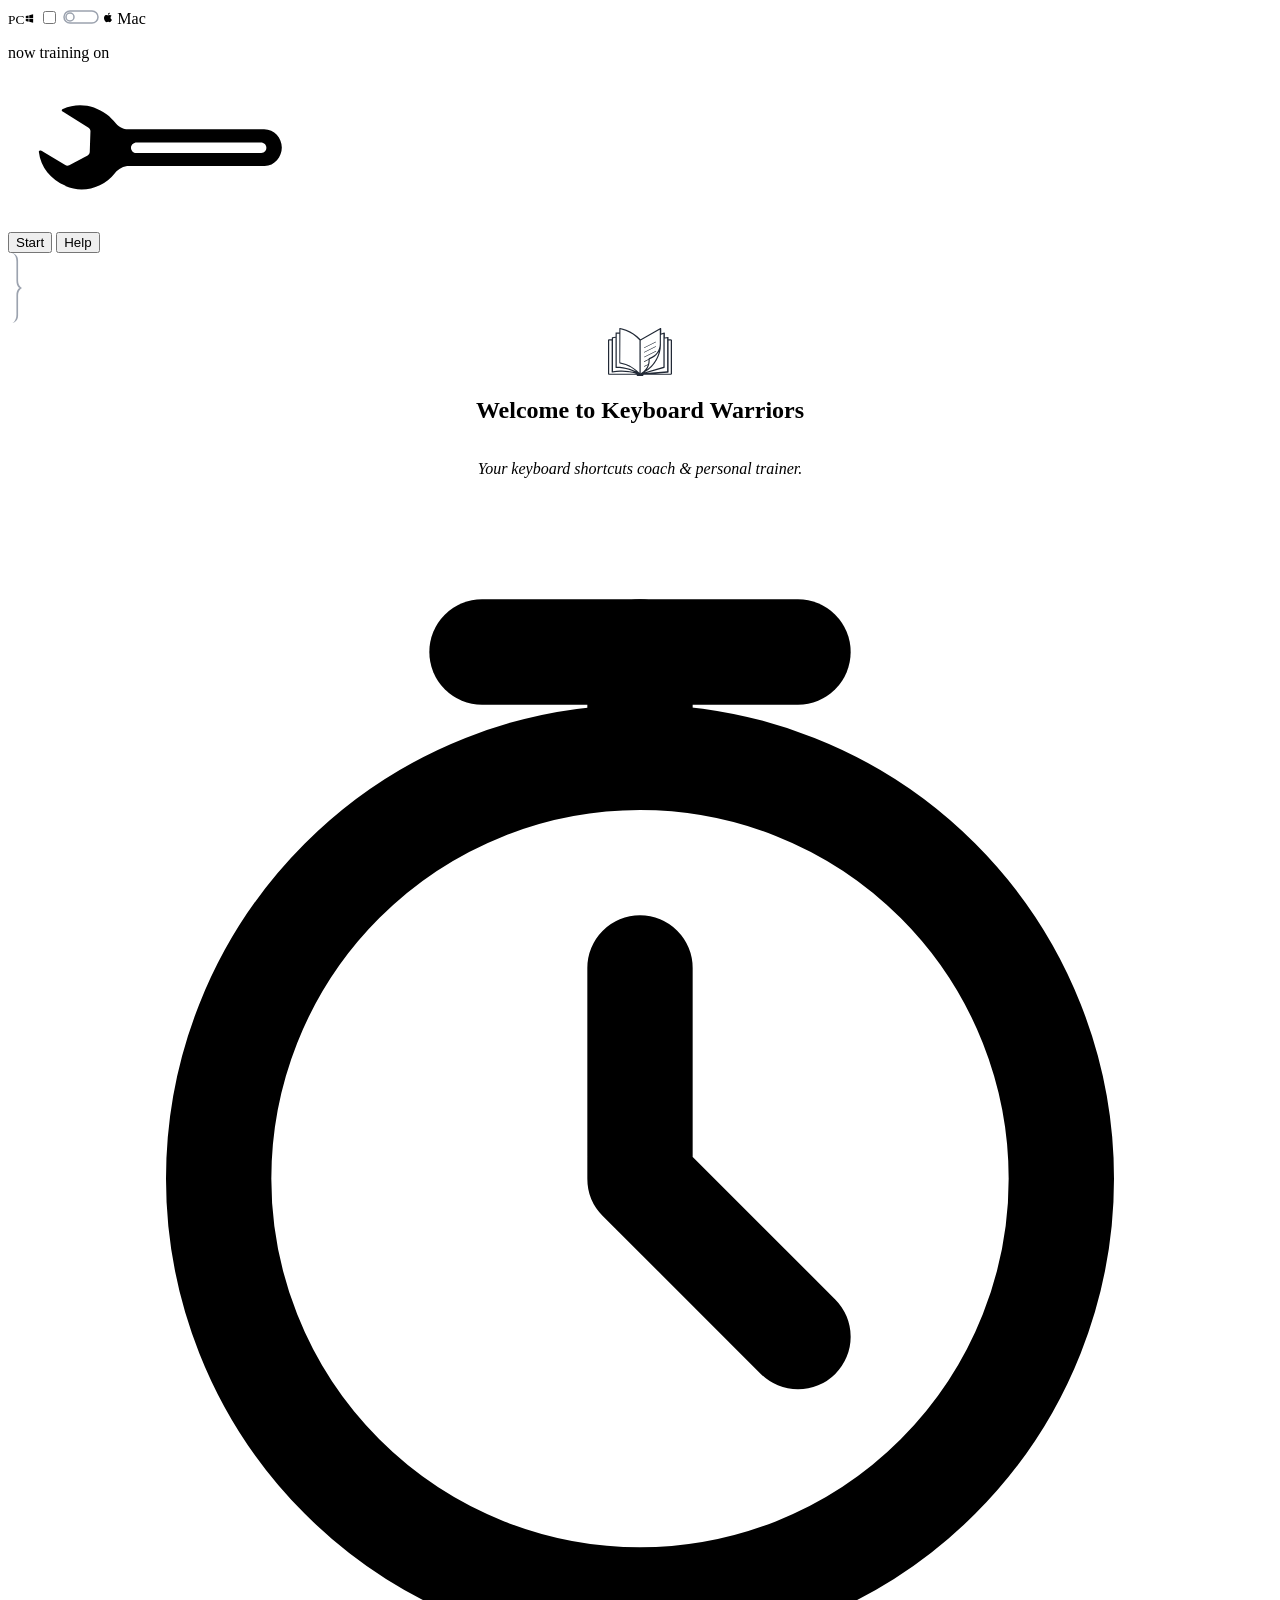
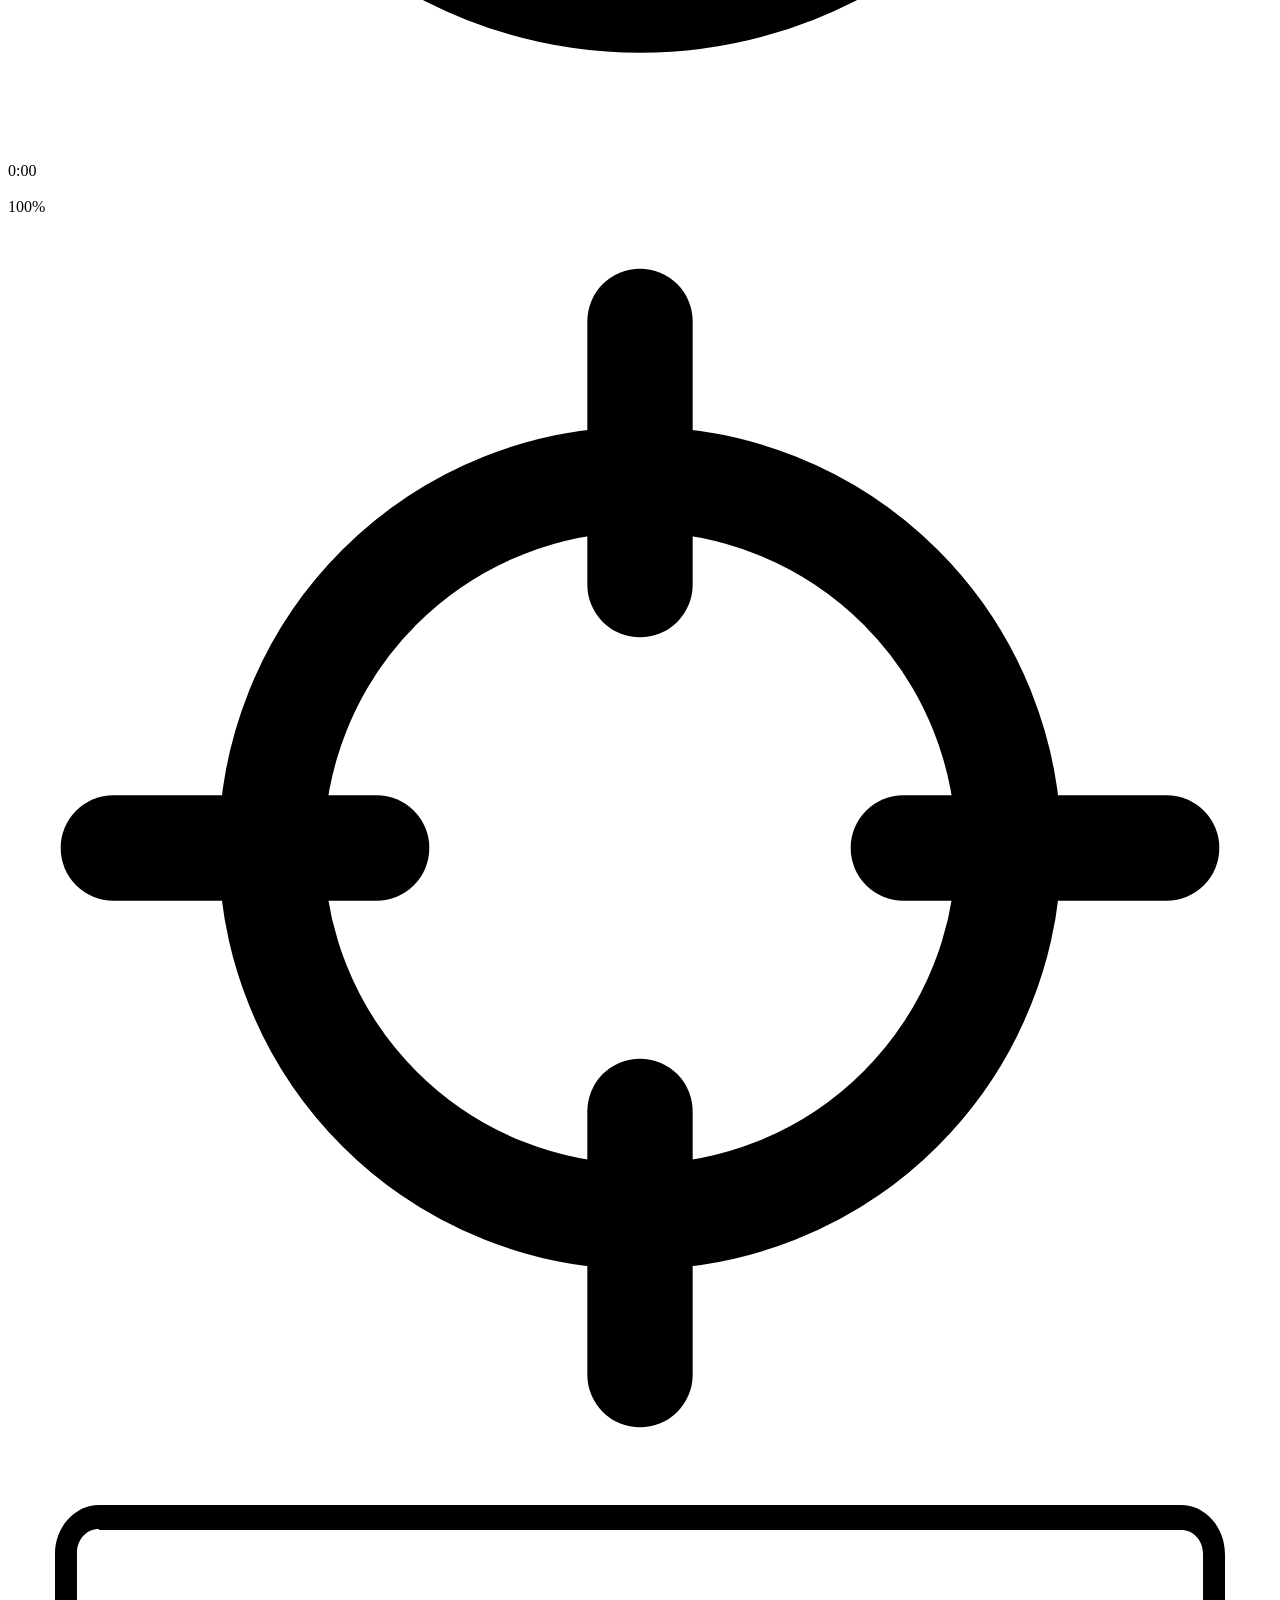
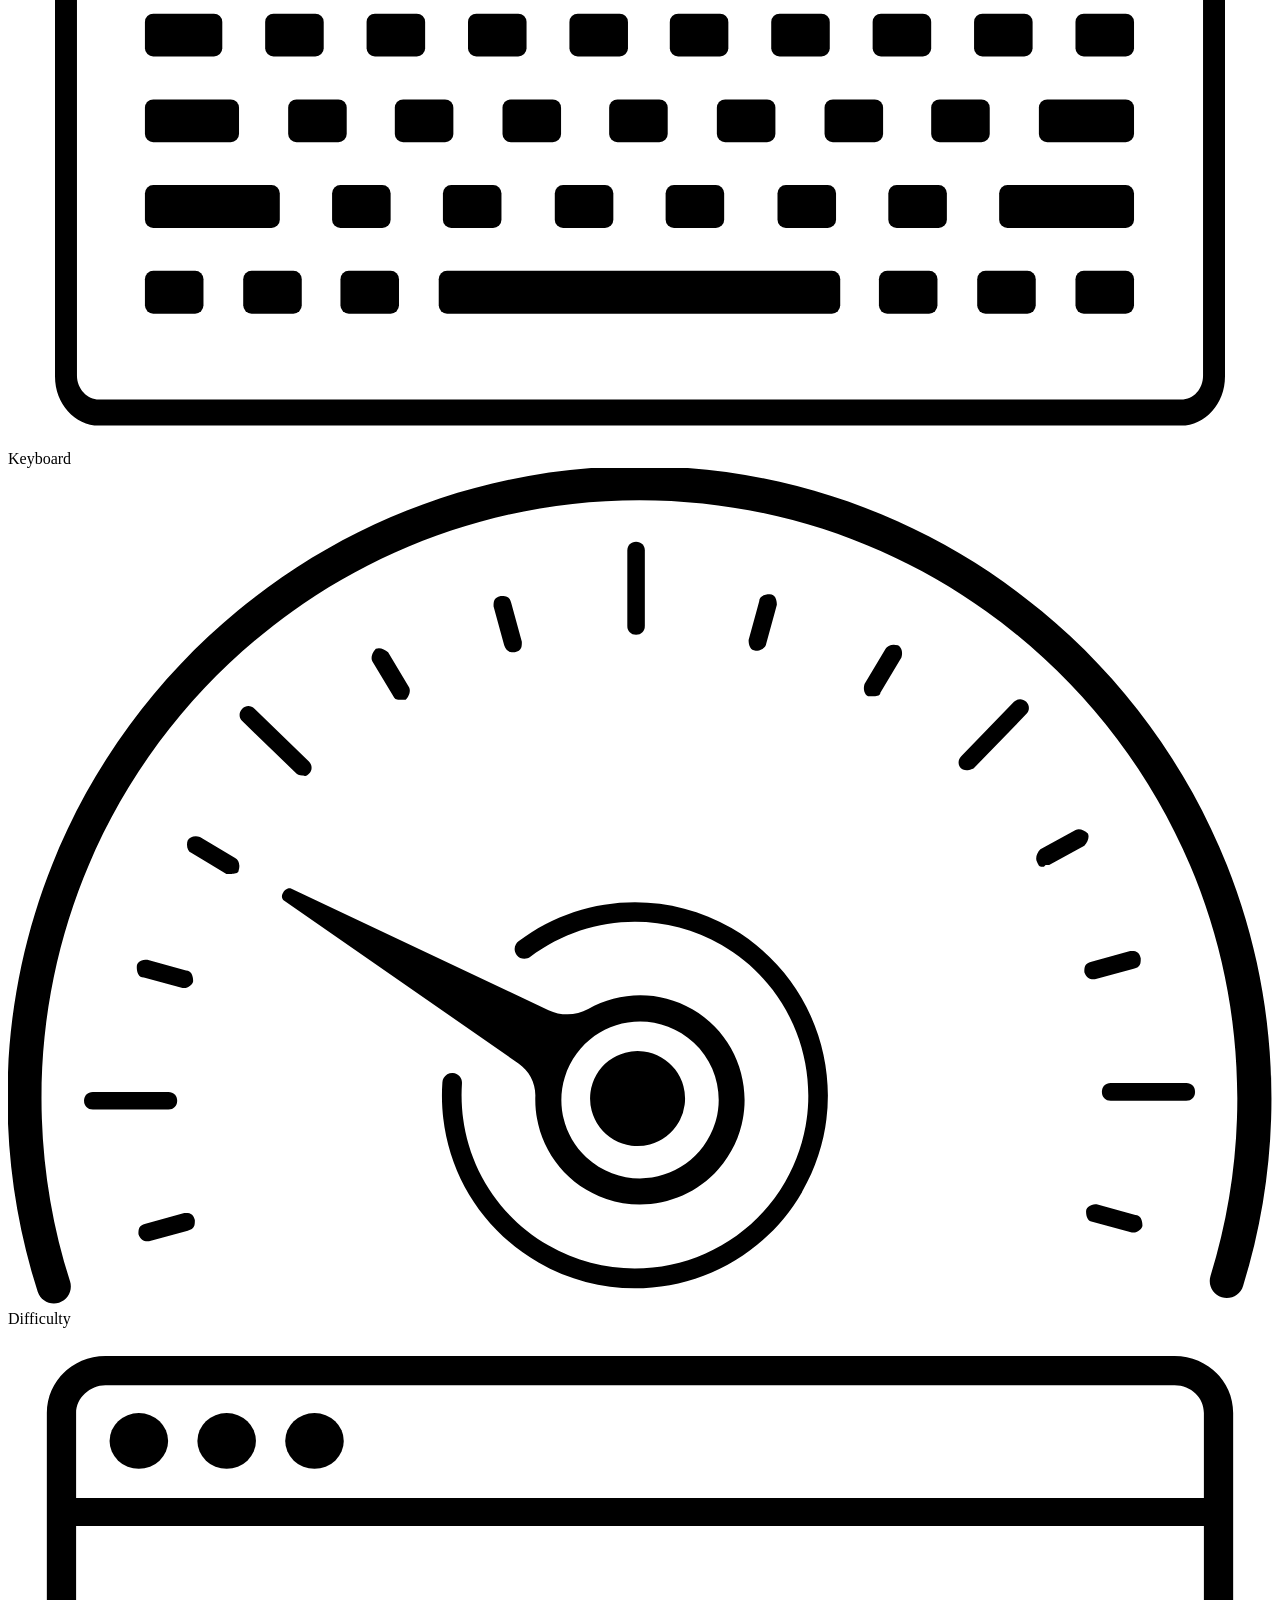
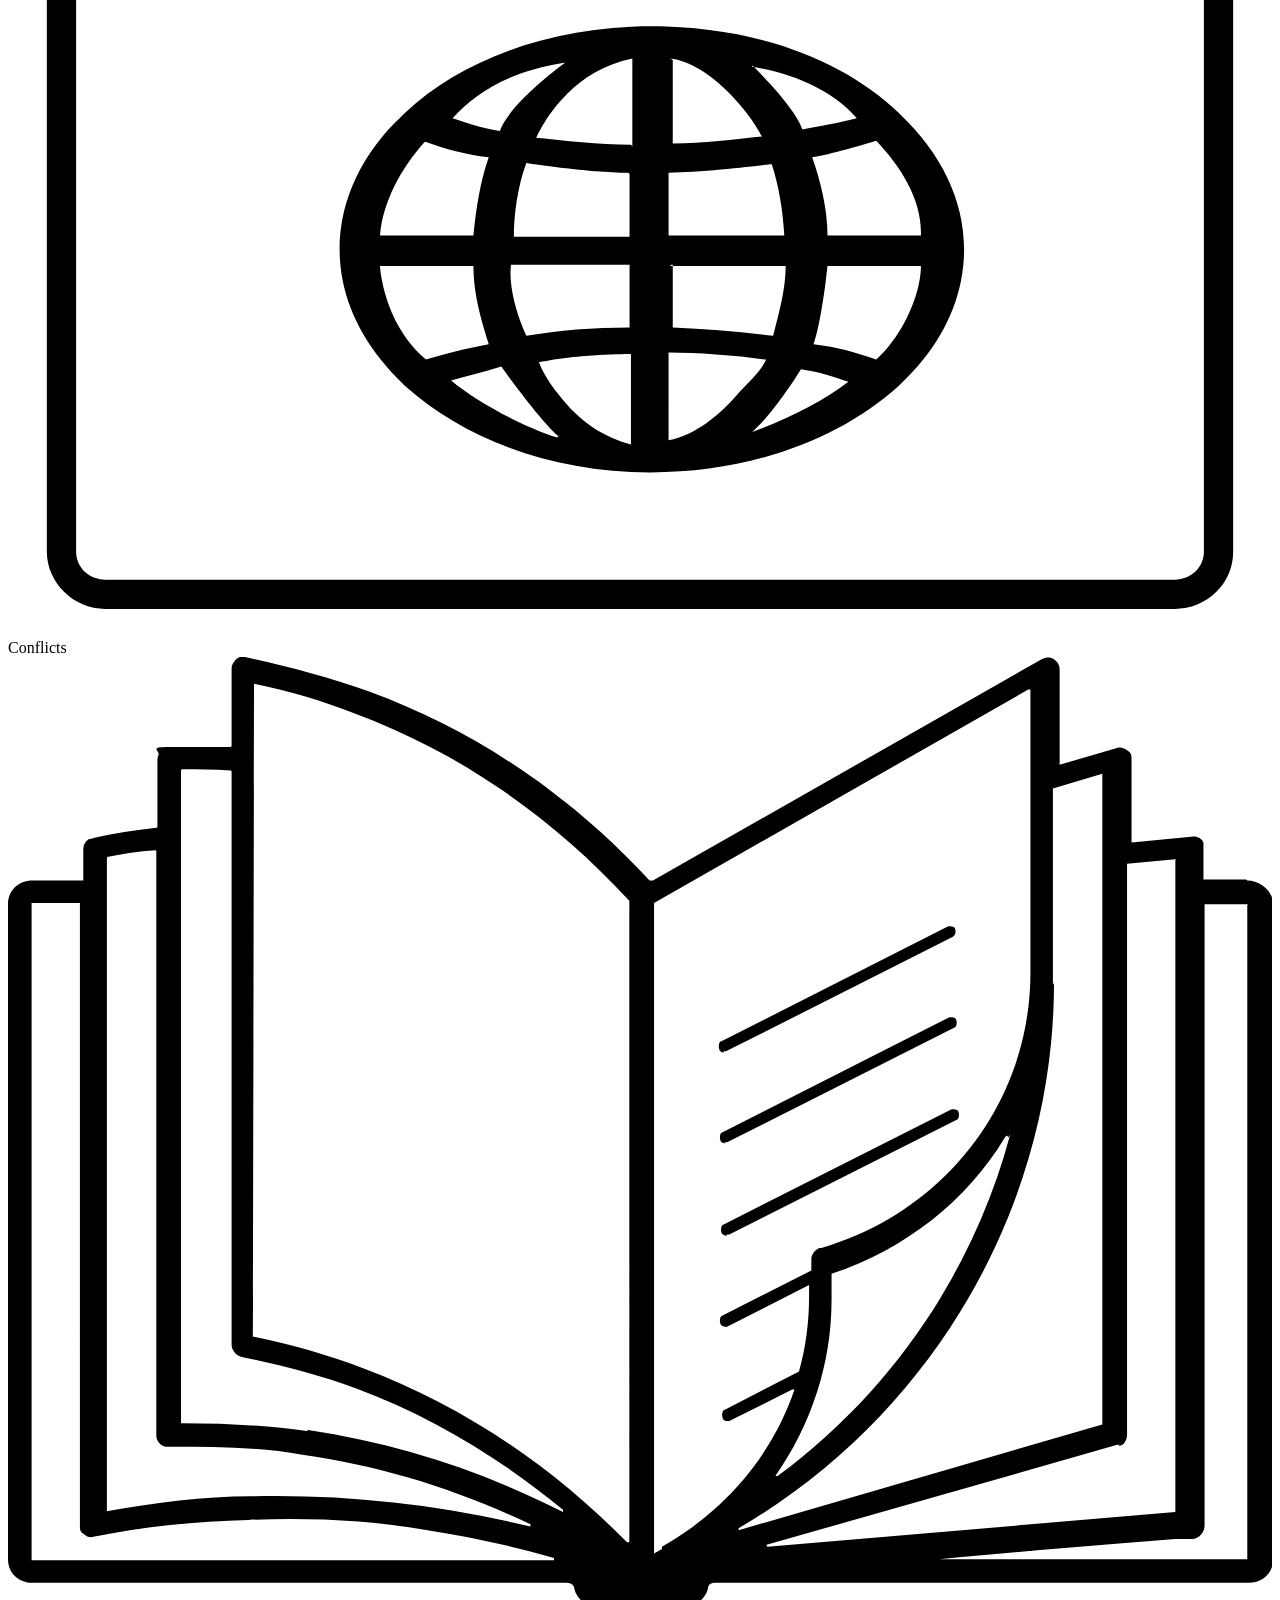
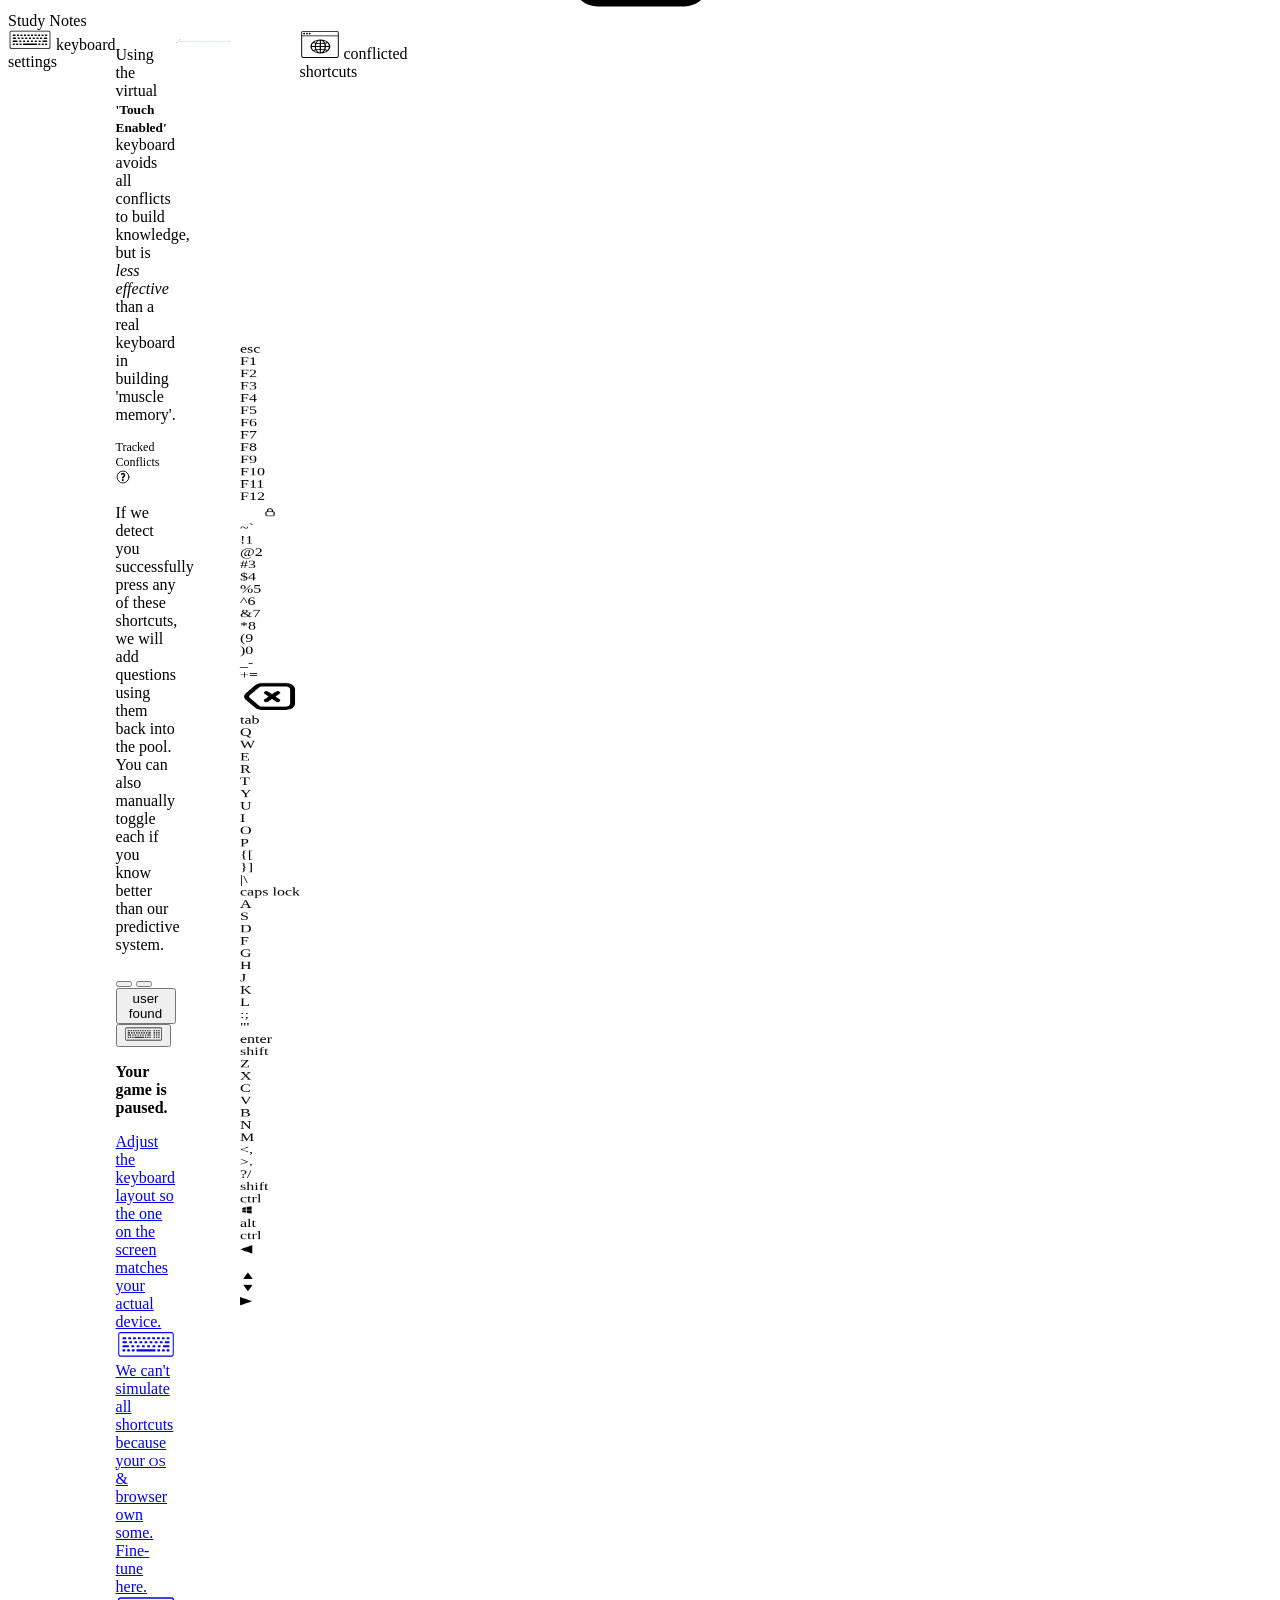
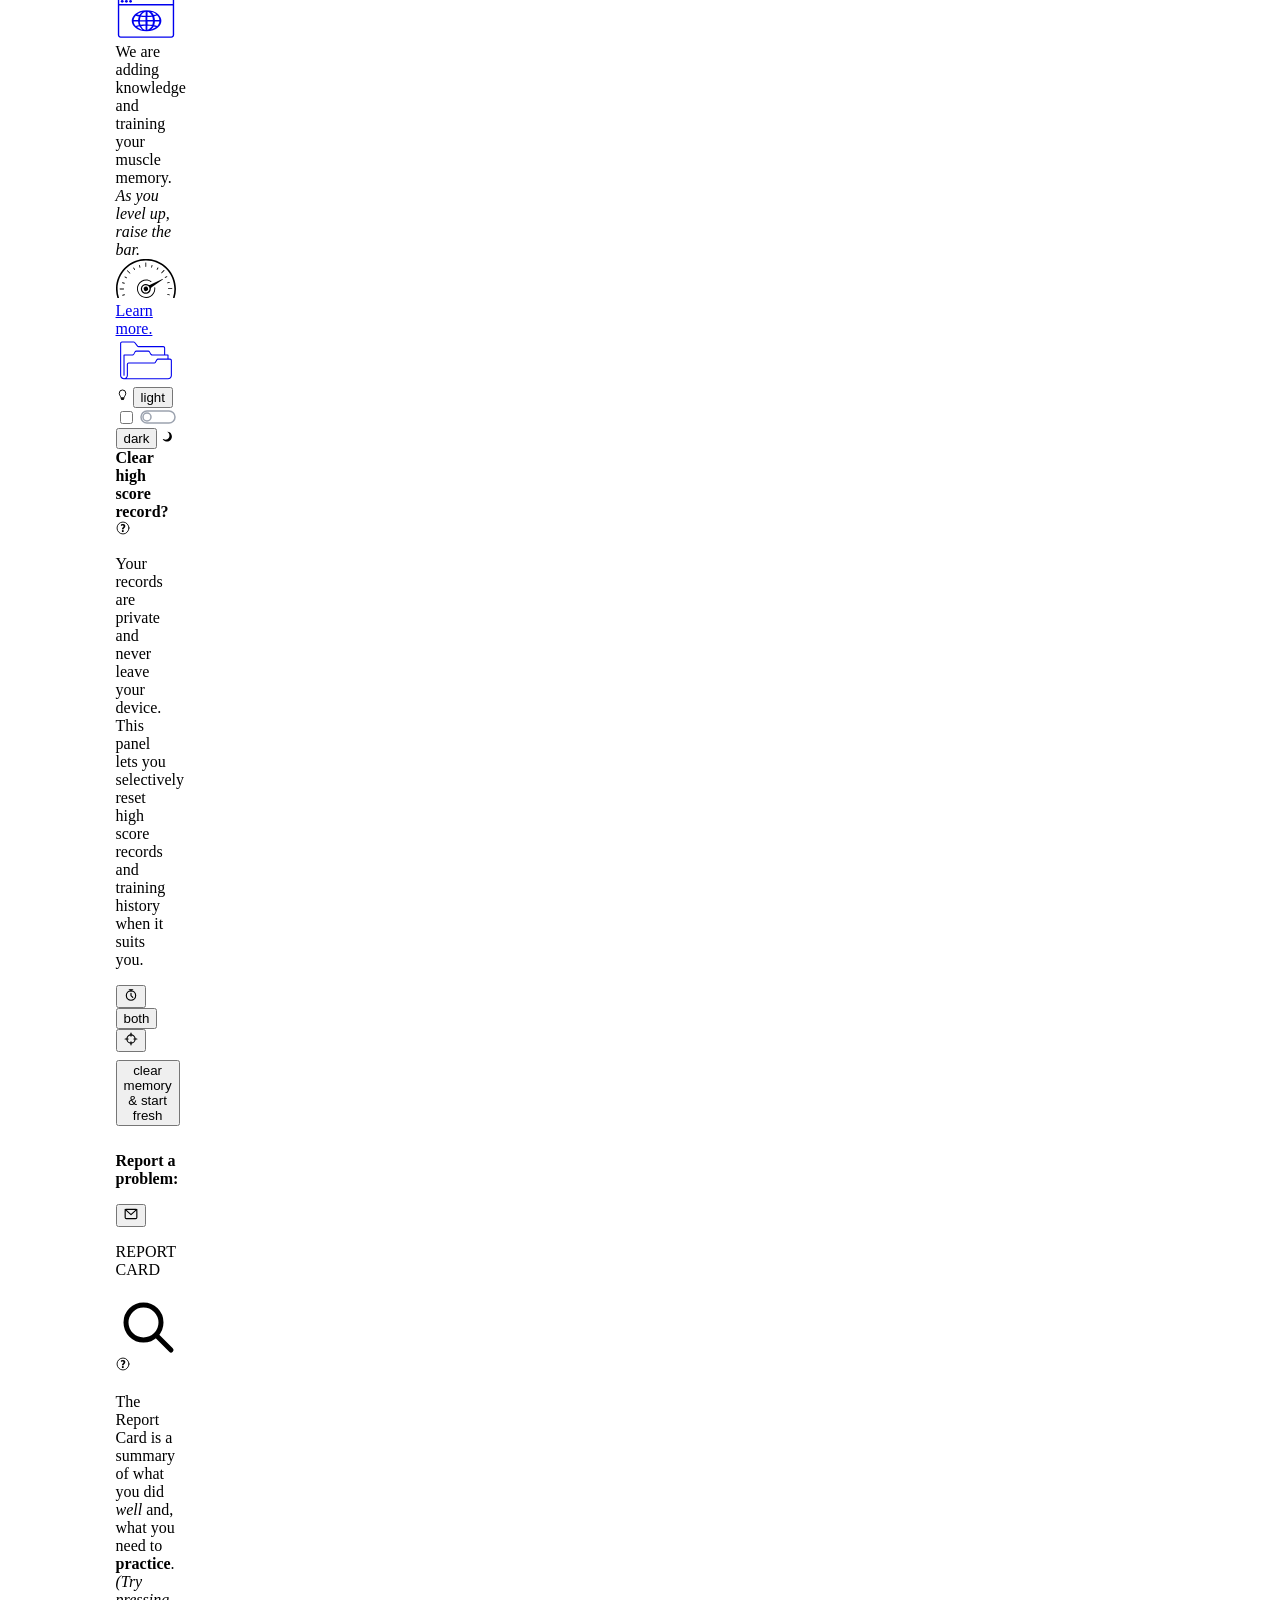
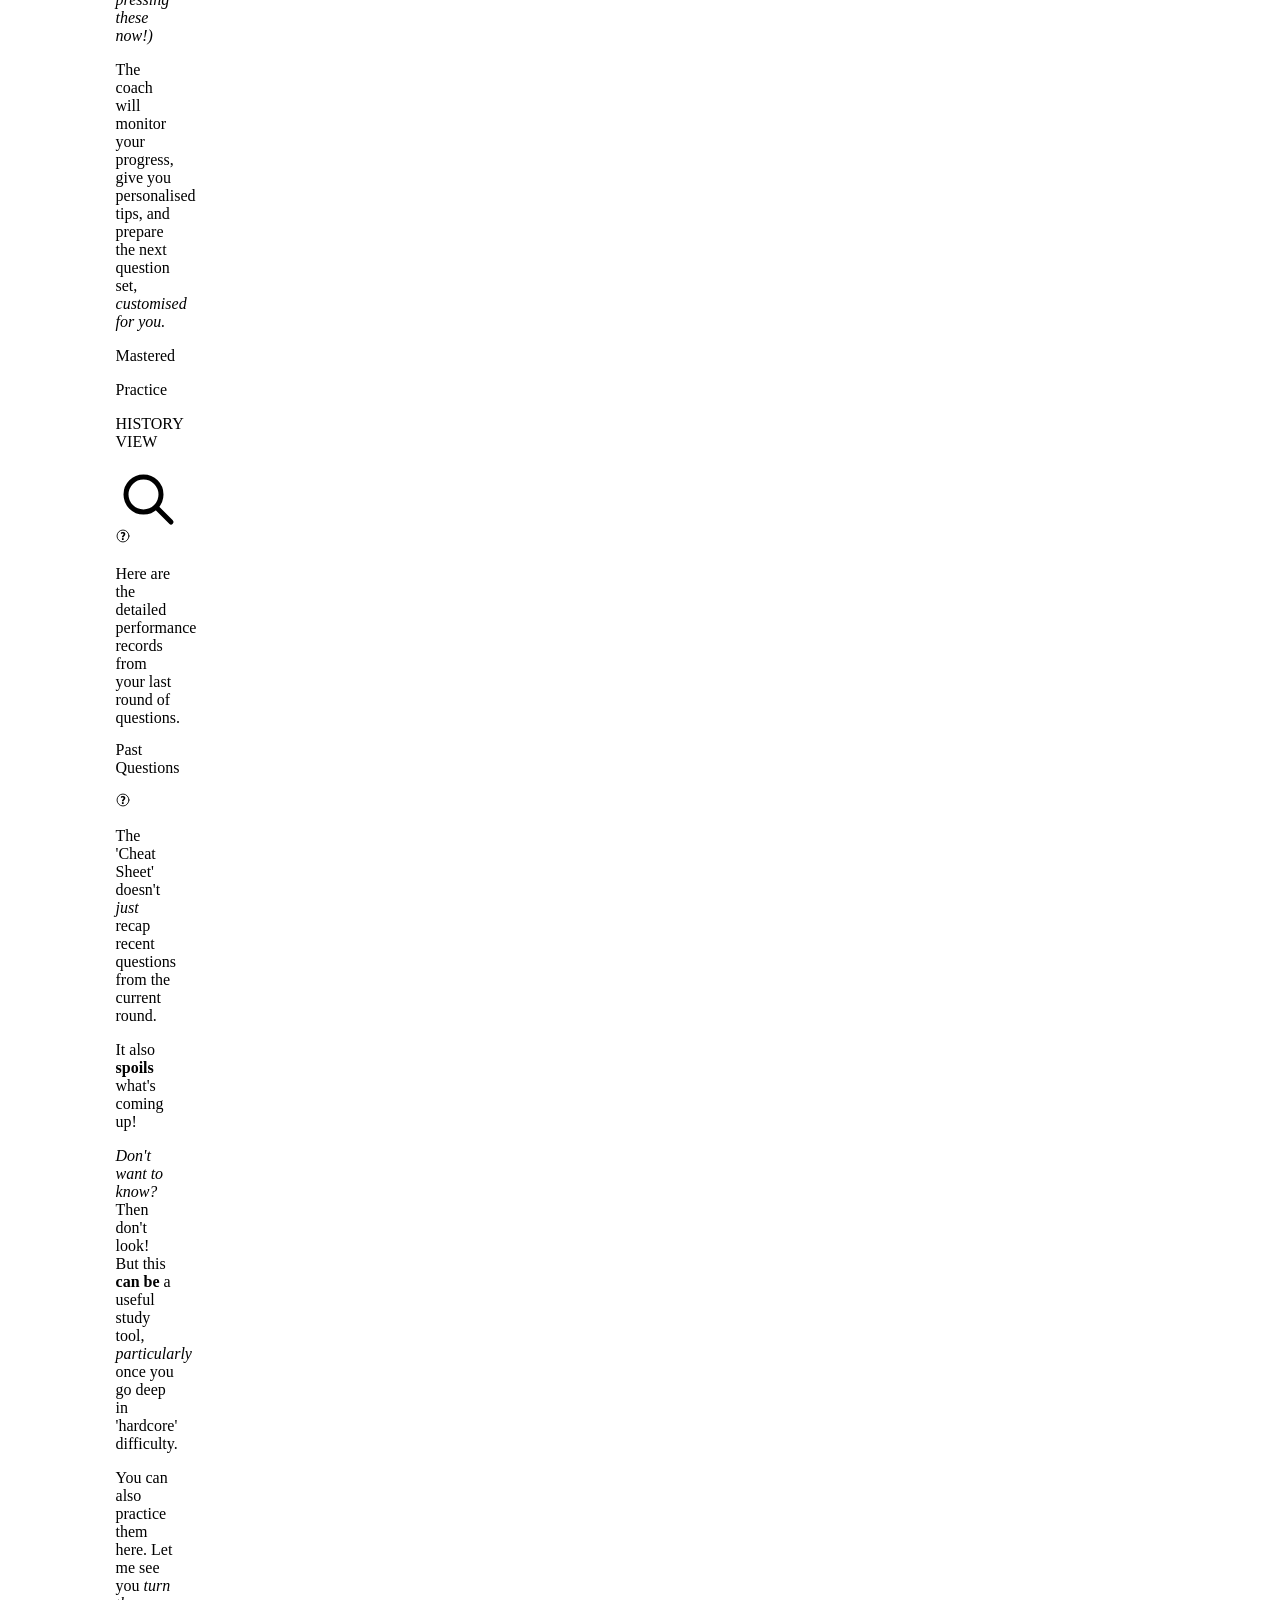
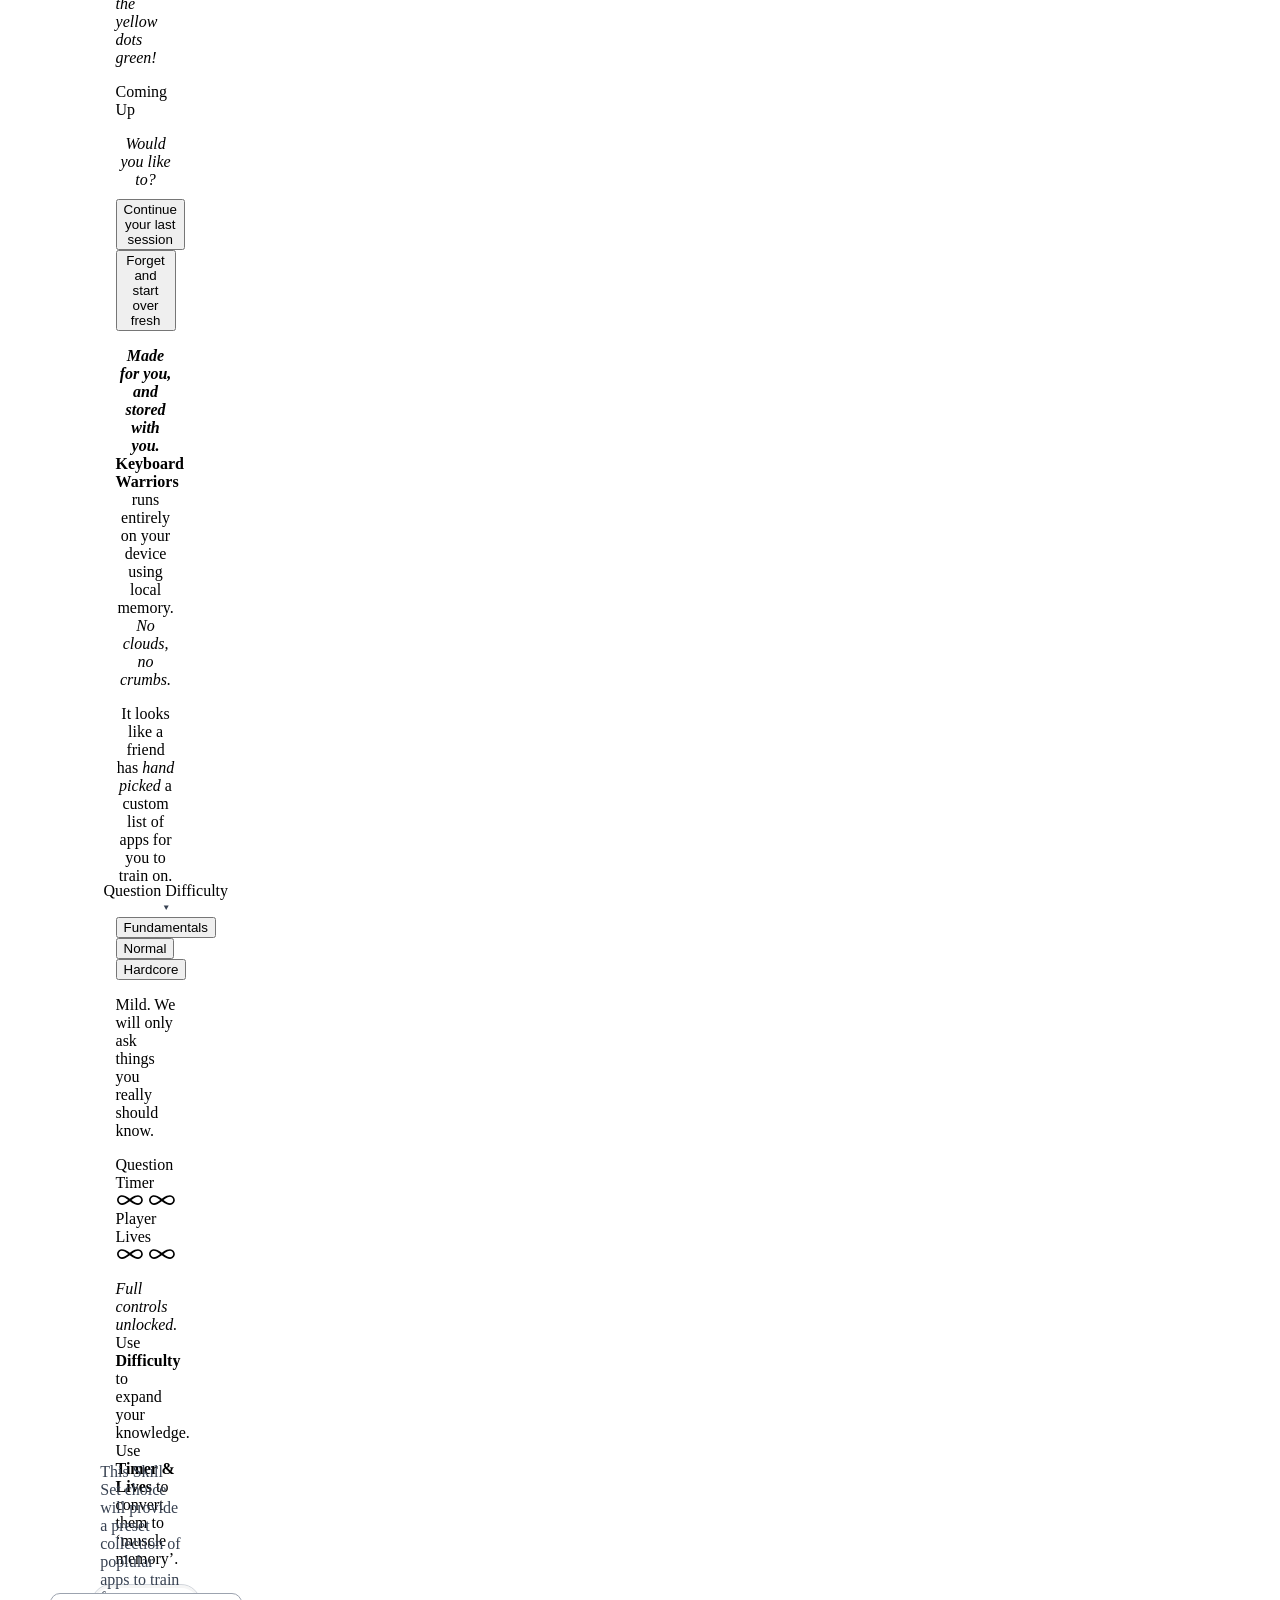
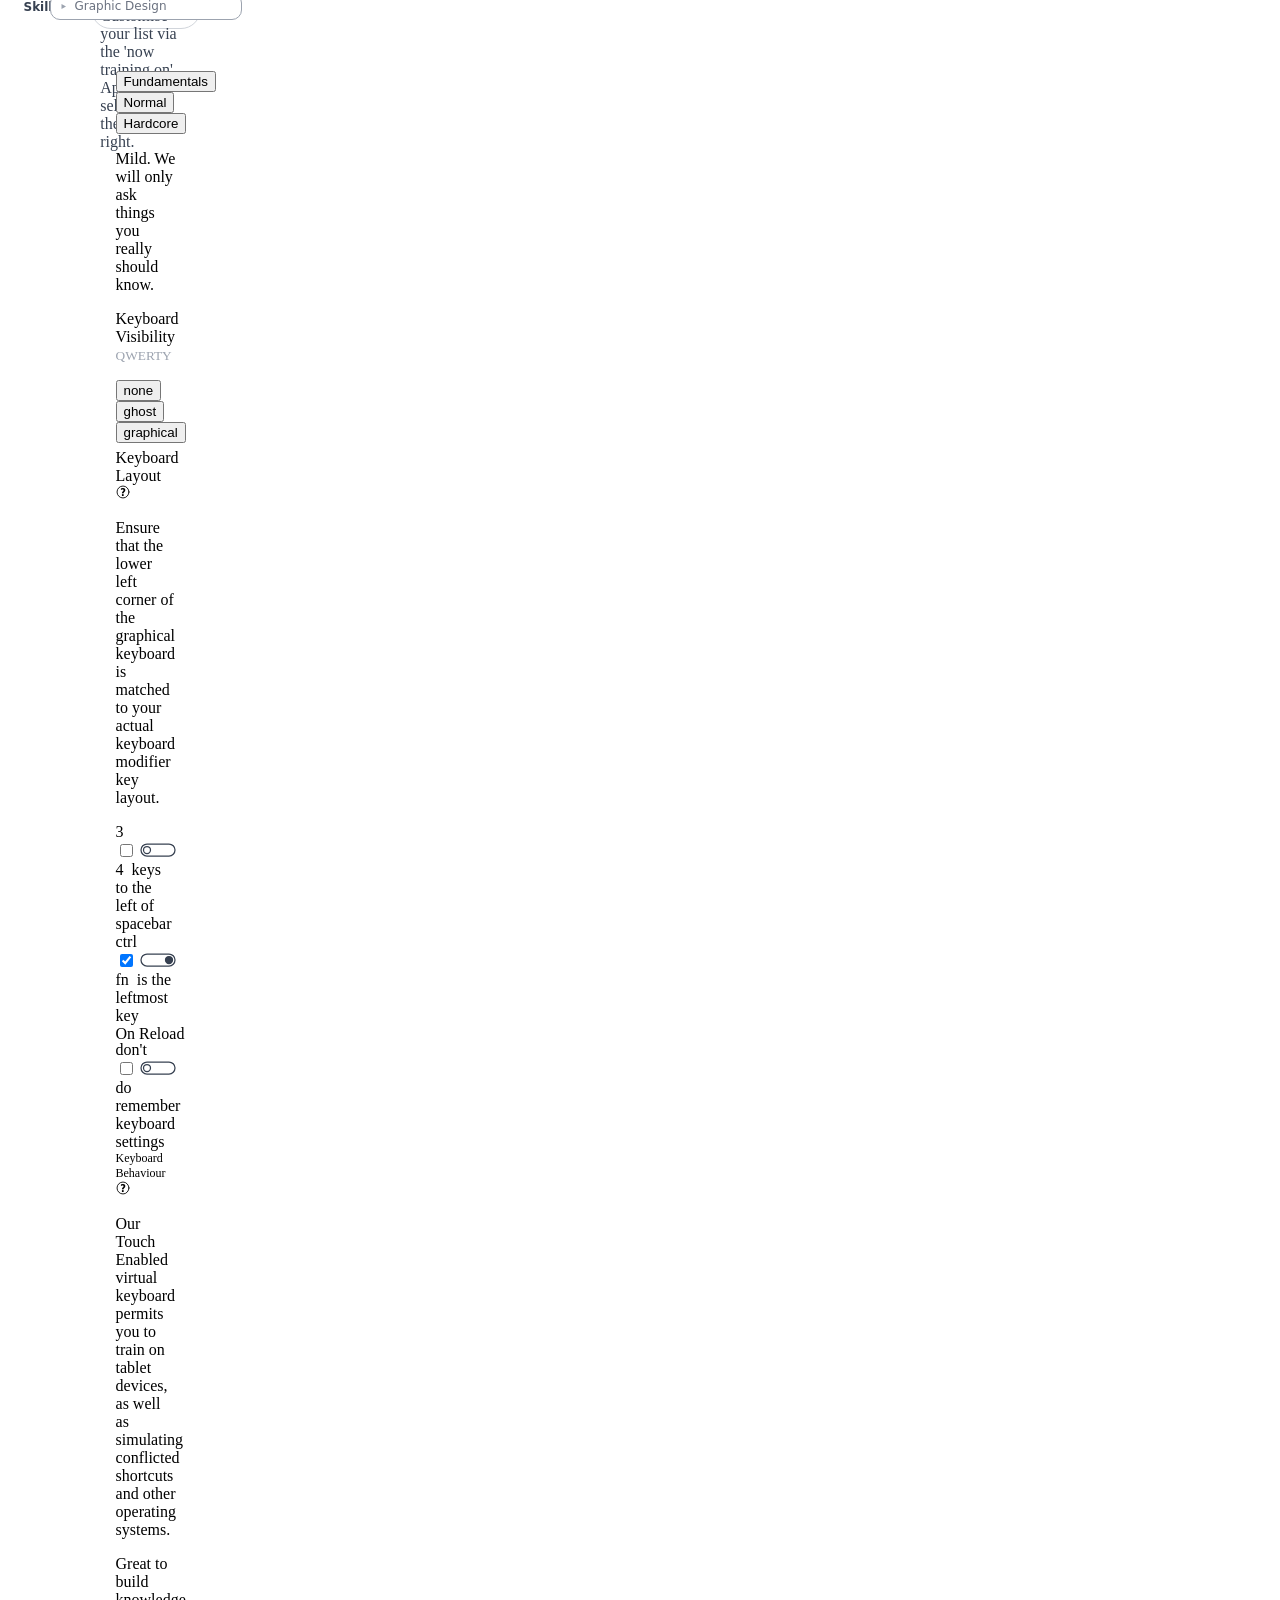
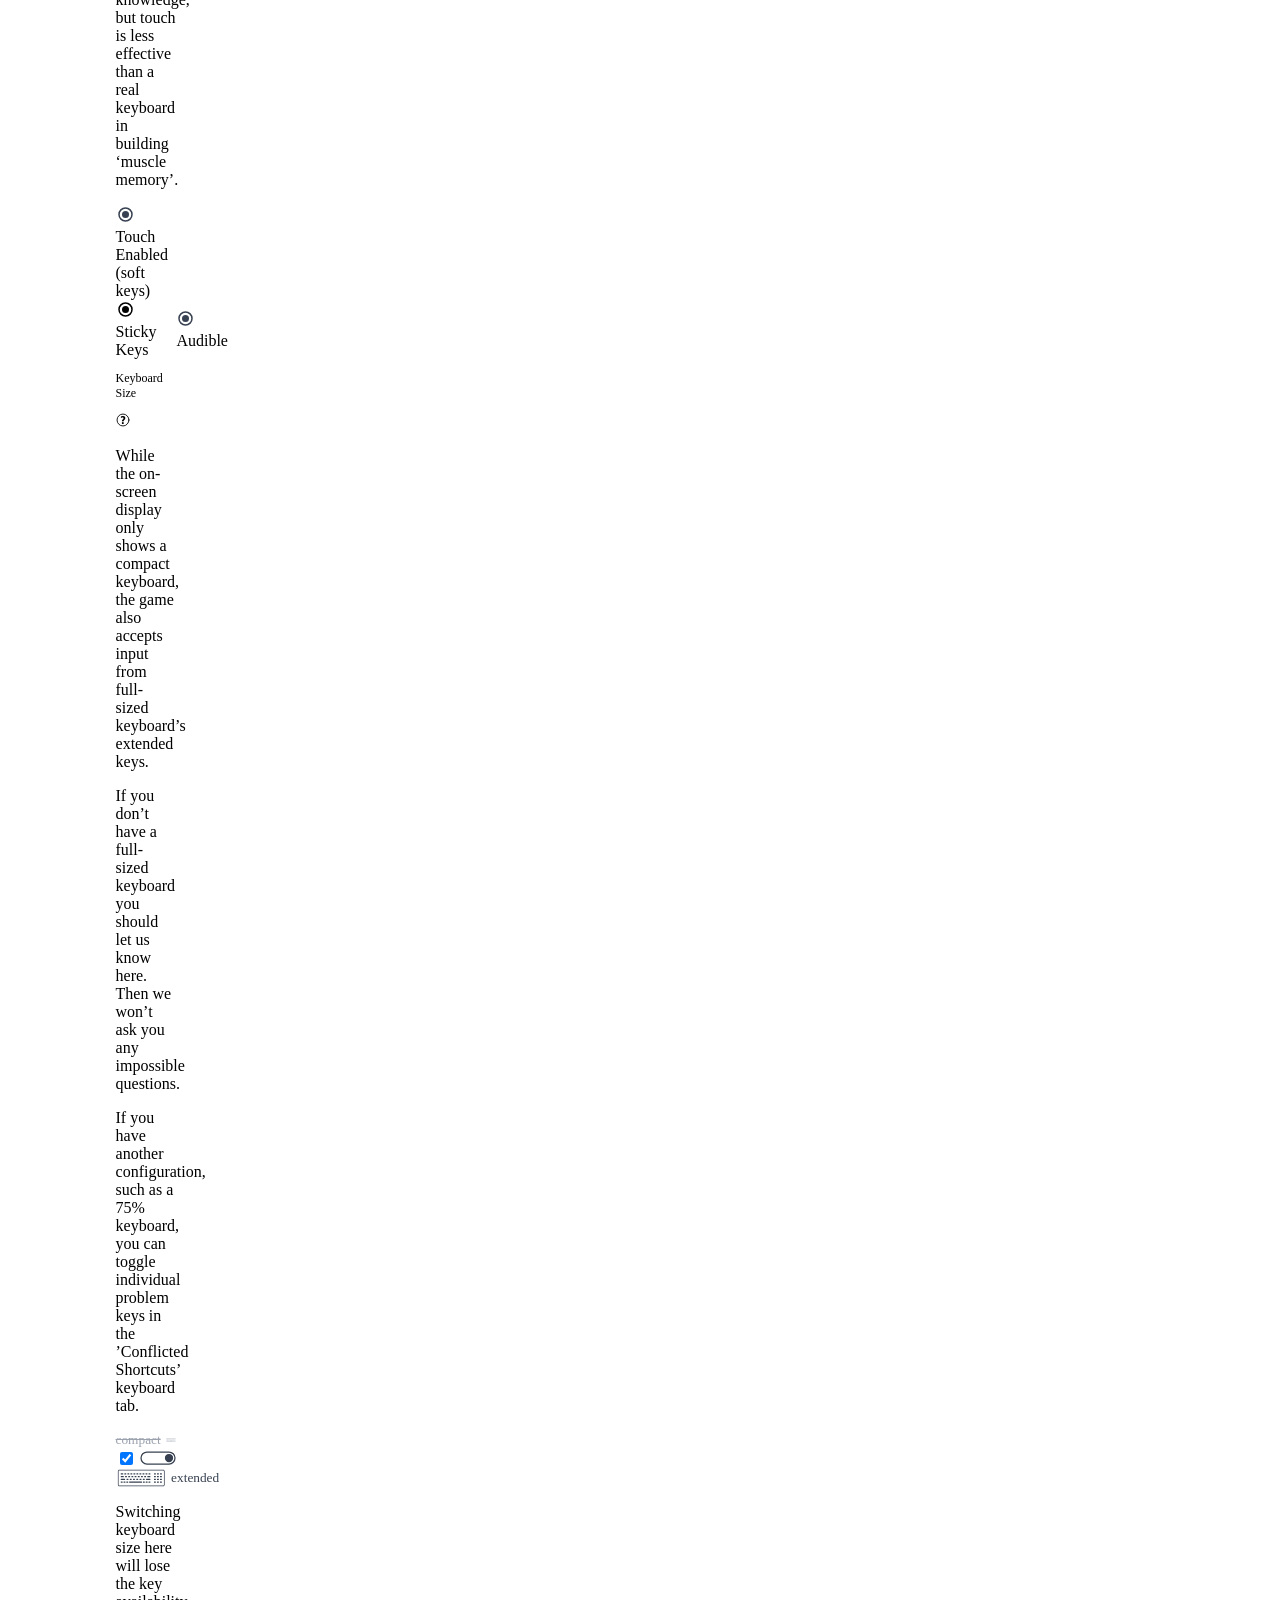
==== commit 660fff4d: "add documentation symbol and link" ====
--- a/beta/index.html
+++ b/beta/index.html
@@ -246,6 +246,10 @@
 c6.1,0,11-4.9,11-11l0,0V14C67,7.9,62.1,3,56,3z M61,40c0,2.8-2.2,5-5,5H26.4c-1.2,0-2.4-0.5-3.1-1.5L12,29.5c-1.4-1.4-1.4-3.6,0-5
 l11.3-14C24.1,9.5,25.2,9,26.4,9H56c2.8,0,5,2.2,5,5V40z"/>
     </g>
+  </symbol>
+
+  <symbol id="IconDocumentation" viewBox="0 0 110 82">
+    <path fill="currentColor" d="M99.03,37.78h-2.7v-6.69c0-.55-.45-1-1-1h-5.17v-11.88c0-1.91-1.56-3.47-3.47-3.47h-45.29c-.45,0-.87-.2-1.15-.56l-5.17-6.58c-.66-.84-1.65-1.32-2.72-1.32H10.97c-1.91-.02-3.47,1.54-3.47,3.46v58.82c0,1.91.74,3.71,2.09,5.06,1.35,1.35,3,2.04,4.82,2.1h80.92c3.95,0,7.17-3.21,7.17-7.17v-27.31c0-1.91-1.56-3.47-3.47-3.47h0ZM14.48,73.72c-1.31-.05-2.54-.59-3.47-1.52-.93-.93-1.51-2.27-1.51-3.65V9.74c0-.81.66-1.47,1.47-1.47h21.39c.45.01.88.22,1.15.57l5.17,6.57c.66.85,1.65,1.34,2.73,1.34h45.29c.81,0,1.47.66,1.47,1.47v11.87h-21.63c-1.04,0-2-.58-2.49-1.5l-2.03-3.84c-.54-1.02-1.6-1.66-2.75-1.66h-22.1c-1.25,0-2.4.71-2.95,1.84l-1.74,3.56c-.48.98-1.47,1.6-2.56,1.6h-15.24c-.55,0-1,.45-1,1v37.17c0,.55.45,1,1,1s1-.45,1-1v-36.17h13.97c1.63,0,3.12-.9,3.88-2.34l1.98-3.75c.29-.56.87-.91,1.5-.91h22.14c.69,0,1.33.38,1.65.99l1.87,3.54c.8,1.52,2.38,2.47,4.09,2.47h27.57v5.69h-17.58c-1.11,0-2.13.59-2.68,1.55l-2.59,4.48c-.35.6-.99.97-1.68.97H23.31c-1.91,0-3.47,1.56-3.47,3.47v20.01c0,1.5-.63,2.97-1.72,4.02-1.01.98-2.31,1.48-3.64,1.44h0ZM100.5,68.56c0,2.85-2.32,5.17-5.17,5.17H19.51c1.48-1.43,2.33-3.43,2.33-5.47v-20.01c0-.81.66-1.47,1.47-1.47h46.99c1.07,0,2.06-.57,2.59-1.5l2.65-4.62c.31-.54.89-.87,1.51-.87h21.97c.81,0,1.47.66,1.47,1.47v27.31h0Z"/>
   </symbol>
   
 </svg>
@@ -508,6 +512,10 @@
             </g>
           </svg>
         </span>
+        <a class="sp-settings-nudge" href="https://from-wednesday.github.io/keyboard-warriors/documentation/" target="_blank" rel="noopener">
+          <span class="sp-nudge-text">Learn more.</span>
+          <svg class="sp-nudge-icon" viewBox="0 0 110 82" xmlns="http://www.w3.org/2000/svg"><use href="#IconDocumentation"/></svg>
+        </a>
       </div>
       <div class="sp-col sp-col-right">
         <div class="dm-toggle-row">
@@ -1131,7 +1139,7 @@
   </div>
 </div>
 
-<p id="credit" class="page-initially-hidden"><small><strong><em>Built for learners.</strong></em> This digital toy was created by Wednesday Dessauer &amp; is free to adapt under <strong>Polyform Non-Commercial</strong> 1.0.0</small></p>
+<p id="credit" class="page-initially-hidden"><small><strong><em>Built for learners.</strong></em> This digital toy was created by Wednesday Dessauer &amp; <span id="creditClause">is free to adapt under <a href="https://github.com/yourusername/keyboard-warriors/blob/main/LICENSE" class="credit-link">Polyform Non-Commercial 1.0.0</a></span>.</small></p>
 
 <div id="diffIconWrap" class="page-initially-hidden">
  <svg id="diffIcon" xmlns="http://www.w3.org/2000/svg" viewBox="0 0 96.6 64" cursor="pointer">
@@ -10967,7 +10975,11 @@
     .map(function(App) { return App.label; });
 }
 
-function _onAppsLoaded(AllAppsFromJson) {
+function _onAppsLoaded(EditionManifest) {
+  var AllAppsFromJson = EditionManifest.apps || EditionManifest; // tolerate a bare array too
+  if (EditionManifest.skillsets && EditionManifest.skillsets.length > 0) {
+    SKILLSET_DEFS = EditionManifest.skillsets;
+  }
   appsLongList = AllAppsFromJson;
 
   AllAppsFromJson.forEach(function(App) {
@@ -11050,22 +11062,65 @@
 // Load OS conflict data at startup (before first game so pool filtering is ready).
 loadConflictsData();
 
-// Fetch the apps manifest on startup. Falls back to a minimal built-in list if the
+// ── EDITION RESOLUTION ────────────────────────────────────────────────────
+// 'to' is the only tenant-facing vocabulary: URL param, and the filename
+// suffix of the manifest it loads (to-public.json, to-swinburne.json, ...).
+// Internally we call the resolved value the "edition" throughout the JS —
+// this word never appears in the URL or on screen.
+function _resolveEditionId() {
+  var Requested = null;
+  try { Requested = new URLSearchParams(window.location.search).get('to'); } catch (UrlError) {}
+  return Requested || 'public';
+}
+var EditionId = _resolveEditionId();
+
+function _applyEditionCredit(EditionManifest) {
+  var ClauseEl = document.getElementById('creditClause');
+  if (!ClauseEl) return;
+  var ClauseText = (EditionManifest && EditionManifest.creditClause)
+    || 'is free to adapt under Polyform Non-Commercial 1.0.0';
+  var ClauseUrl = (EditionManifest && EditionManifest.creditLinkUrl)
+    || 'https://github.com/yourusername/keyboard-warriors/blob/main/LICENSE';
+  ClauseEl.innerHTML = '';
+  var LinkEl = document.createElement('a');
+  LinkEl.href = ClauseUrl;
+  LinkEl.className = 'credit-link';
+  LinkEl.target = '_blank';
+  LinkEl.rel = 'noopener';
+  // Split "is free to adapt under Polyform Non-Commercial 1.0.0" so only the
+  // license/terms phrase itself is the link, matching the original styling.
+  var SplitIndex = ClauseText.indexOf(' under ');
+  if (SplitIndex !== -1) {
+    ClauseEl.appendChild(document.createTextNode(ClauseText.slice(0, SplitIndex + 7)));
+    LinkEl.textContent = ClauseText.slice(SplitIndex + 7);
+    ClauseEl.appendChild(LinkEl);
+  } else {
+    LinkEl.textContent = ClauseText;
+    ClauseEl.appendChild(LinkEl);
+  }
+}
+
+// Fetch the edition manifest on startup. Falls back to a minimal built-in list if the
 // file cannot be reached (e.g. running the HTML file locally without a server).
 (function() {
-  fetch('/keyboard-warriors/data/keyboard-warriors-apps.json')
+  fetch('/keyboard-warriors/data/to-' + EditionId + '.json')
     .then(function(r) {
       if (!r.ok) throw new Error('HTTP ' + r.status);
       return r.json();
     })
     .then(function(data) {
+      _applyEditionCredit(data);
       _onAppsLoaded(data);
     })
     .catch(function(err) {
-      console.warn('[Apps] Could not load keyboard-warriors-apps.json:', err, '— using built-in fallback.');
-      _onAppsLoaded([
-        { label: 'Photoshop (Ps)', path: '/keyboard-warriors/data/shortcuts_photoshop.json' },
-      ]);
+      console.warn('[Edition] Could not load to-' + EditionId + '.json:', err, '— using built-in fallback.');
+      _applyEditionCredit(null);
+      _onAppsLoaded({
+        apps: [
+          { label: 'Photoshop (Ps)', path: '/keyboard-warriors/data/shortcuts_photoshop.json' },
+        ],
+        skillsets: null,
+      });
     });
 })();
 // Codes that only exist on the extended keyboard (not on the graphical layout)
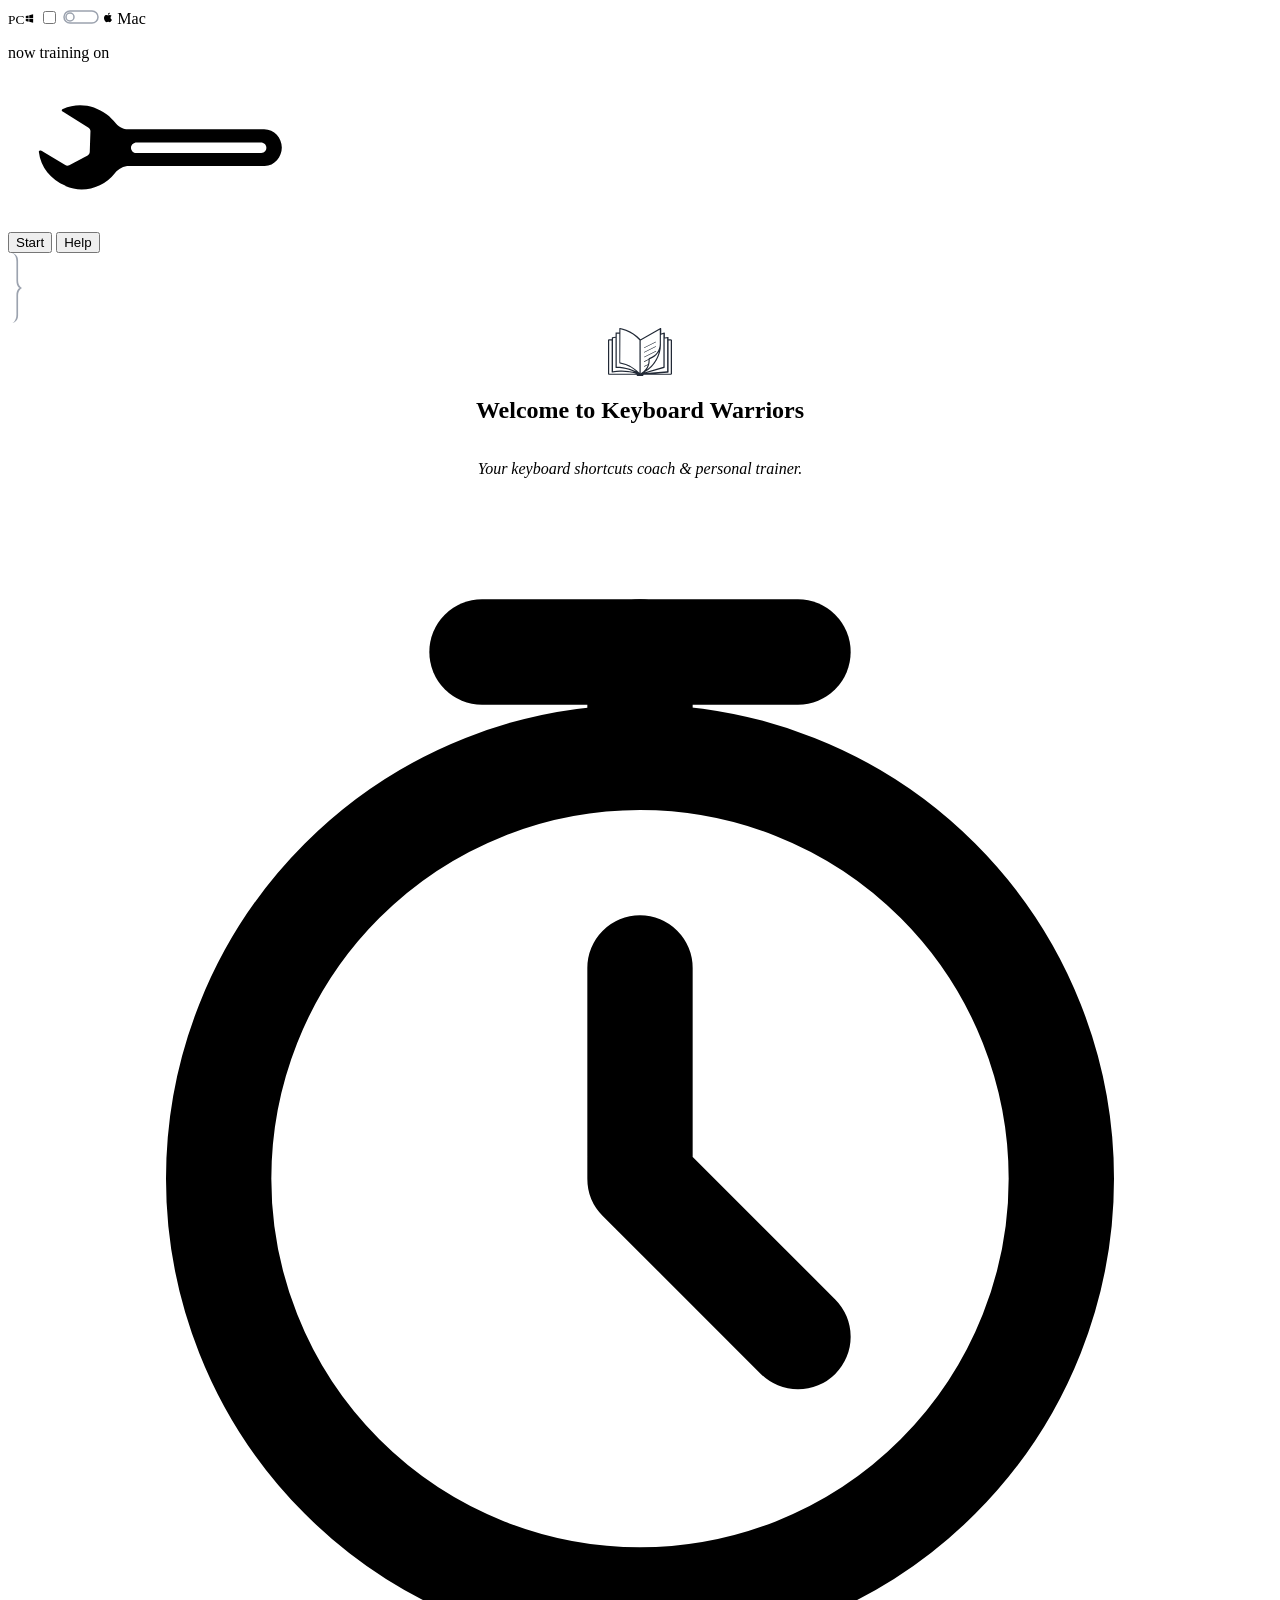
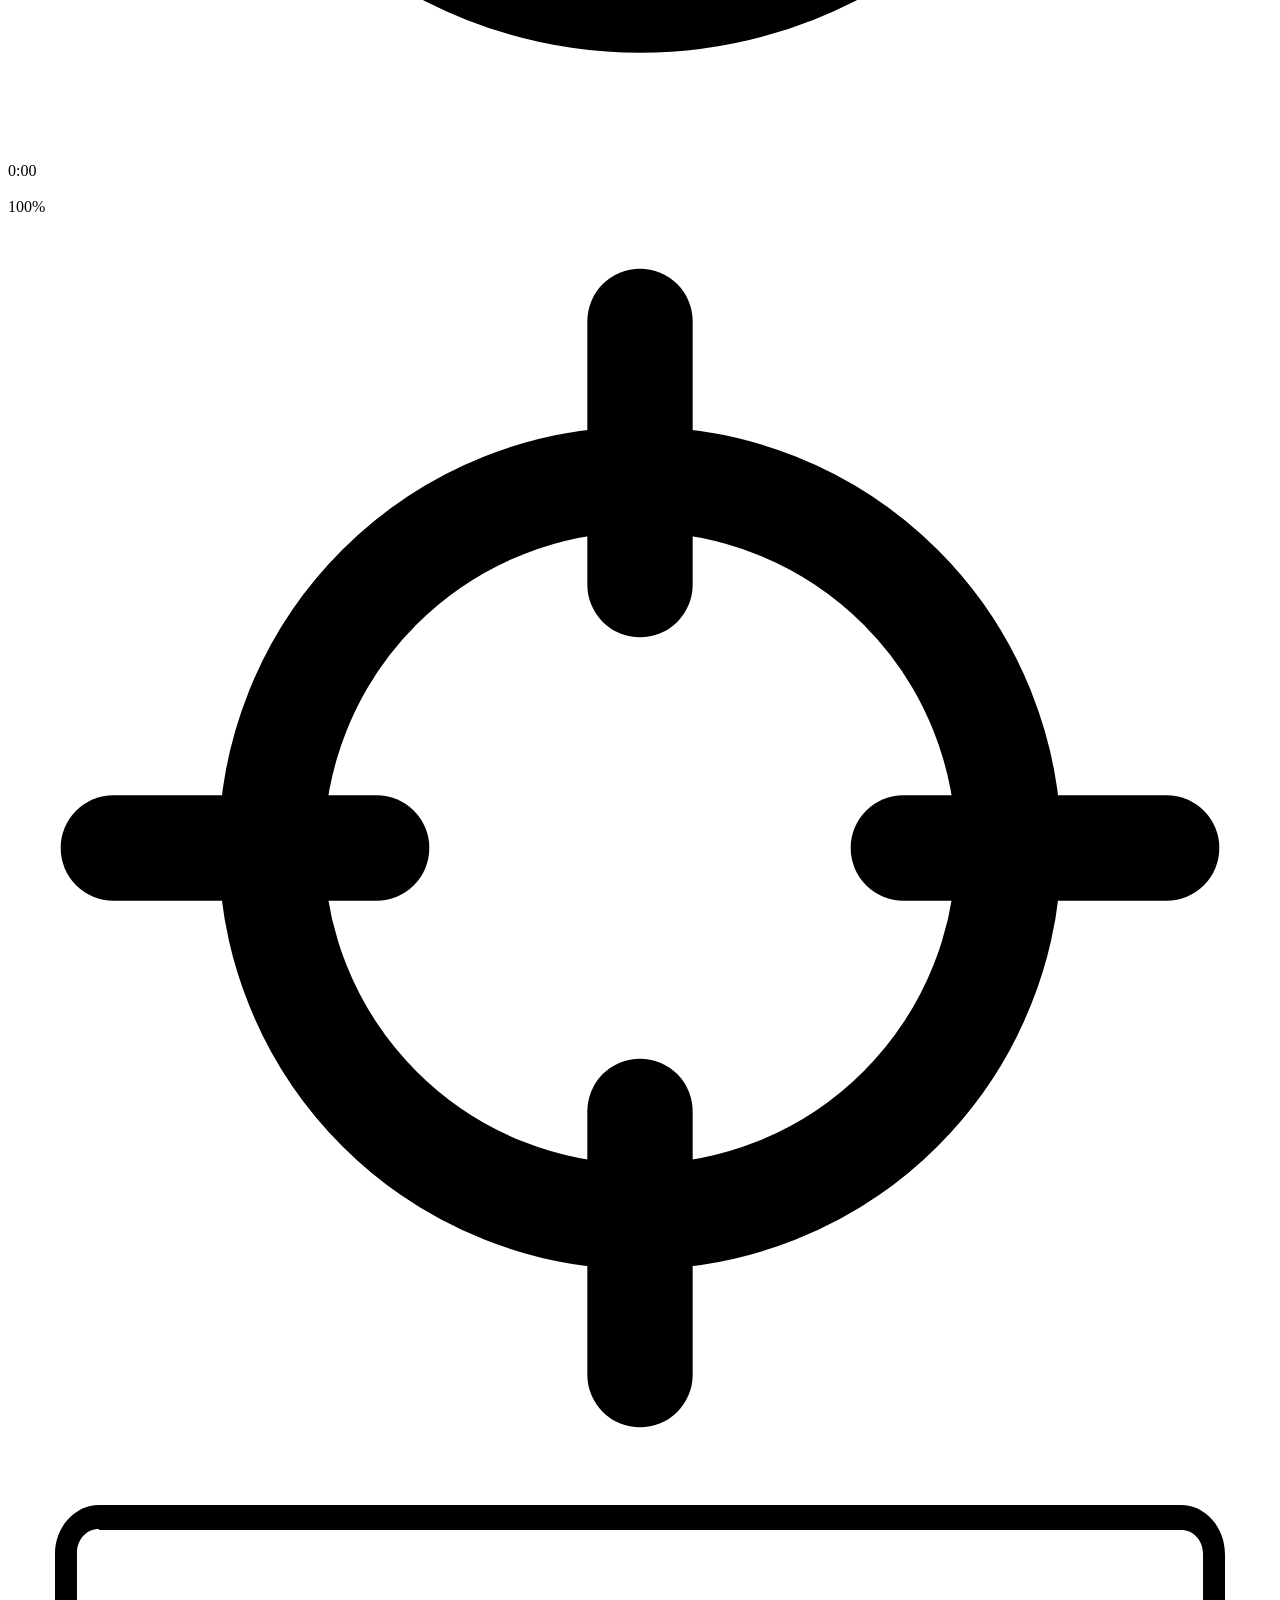
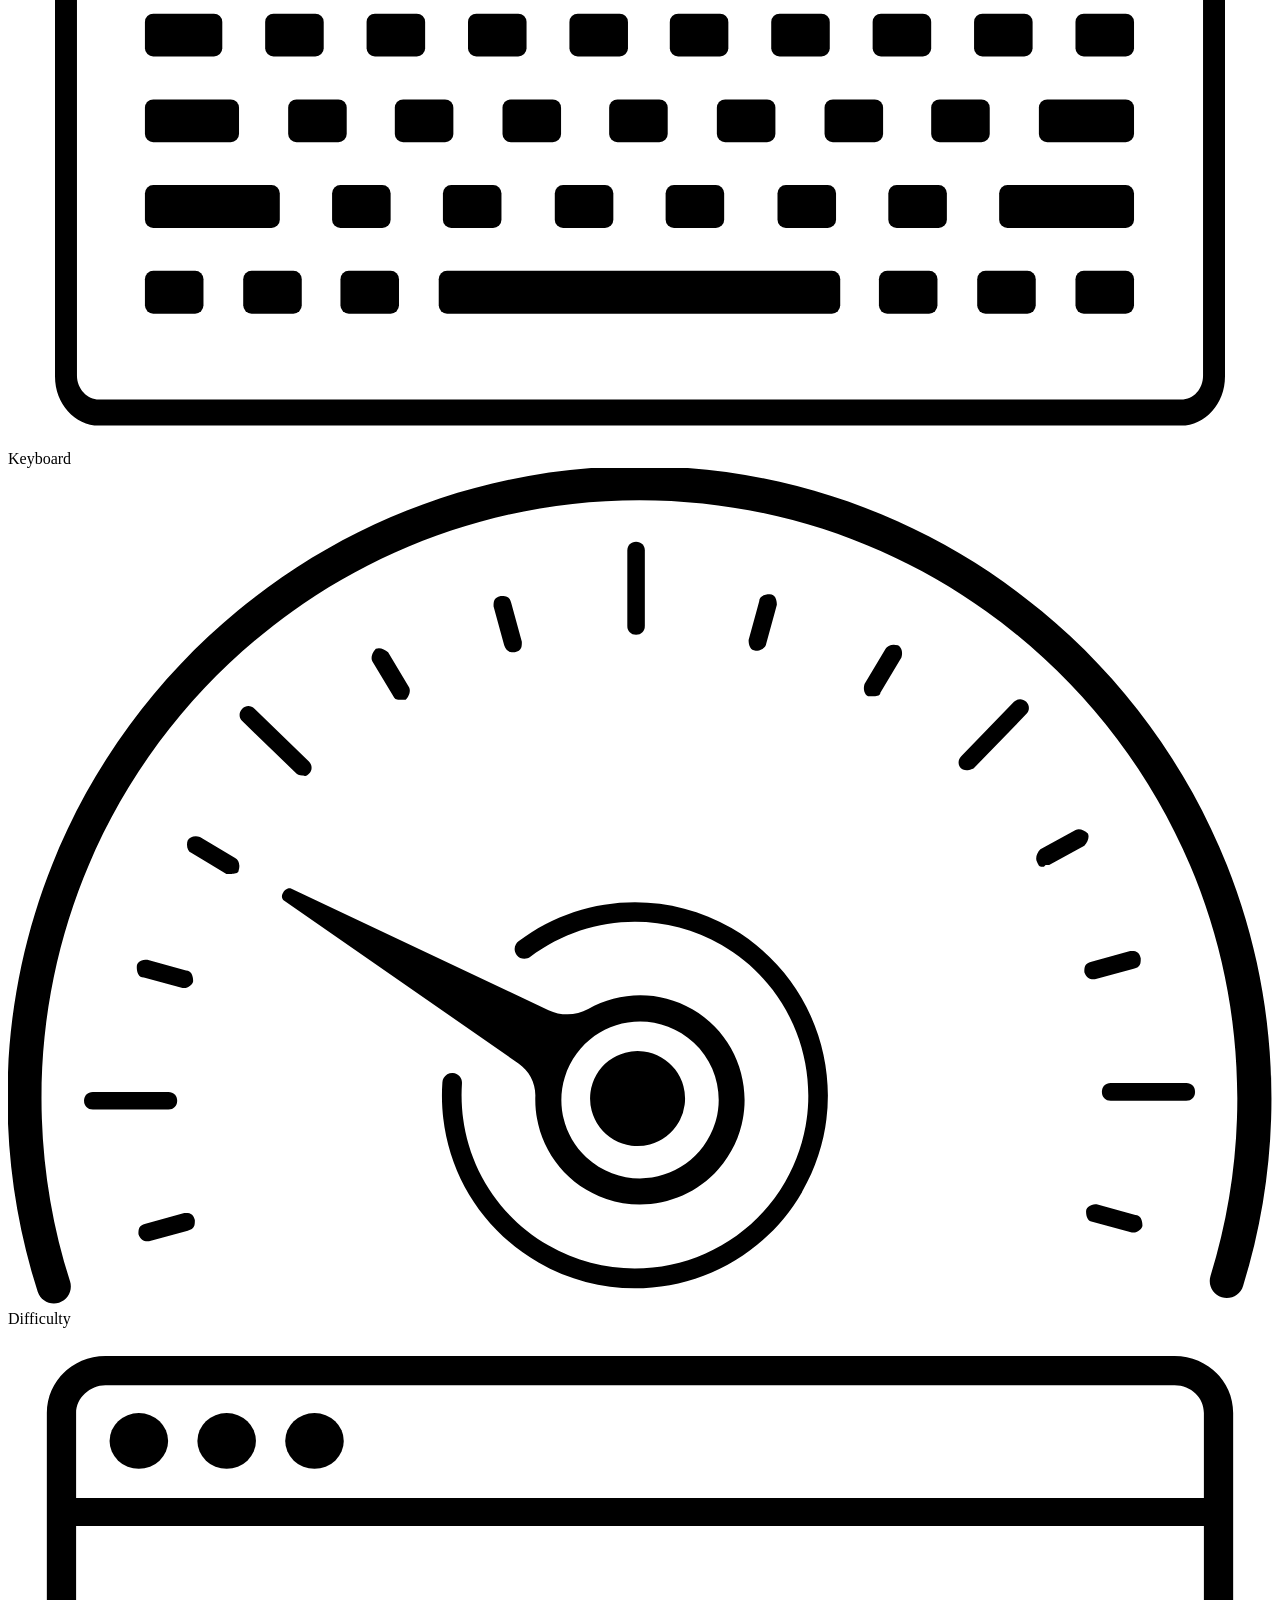
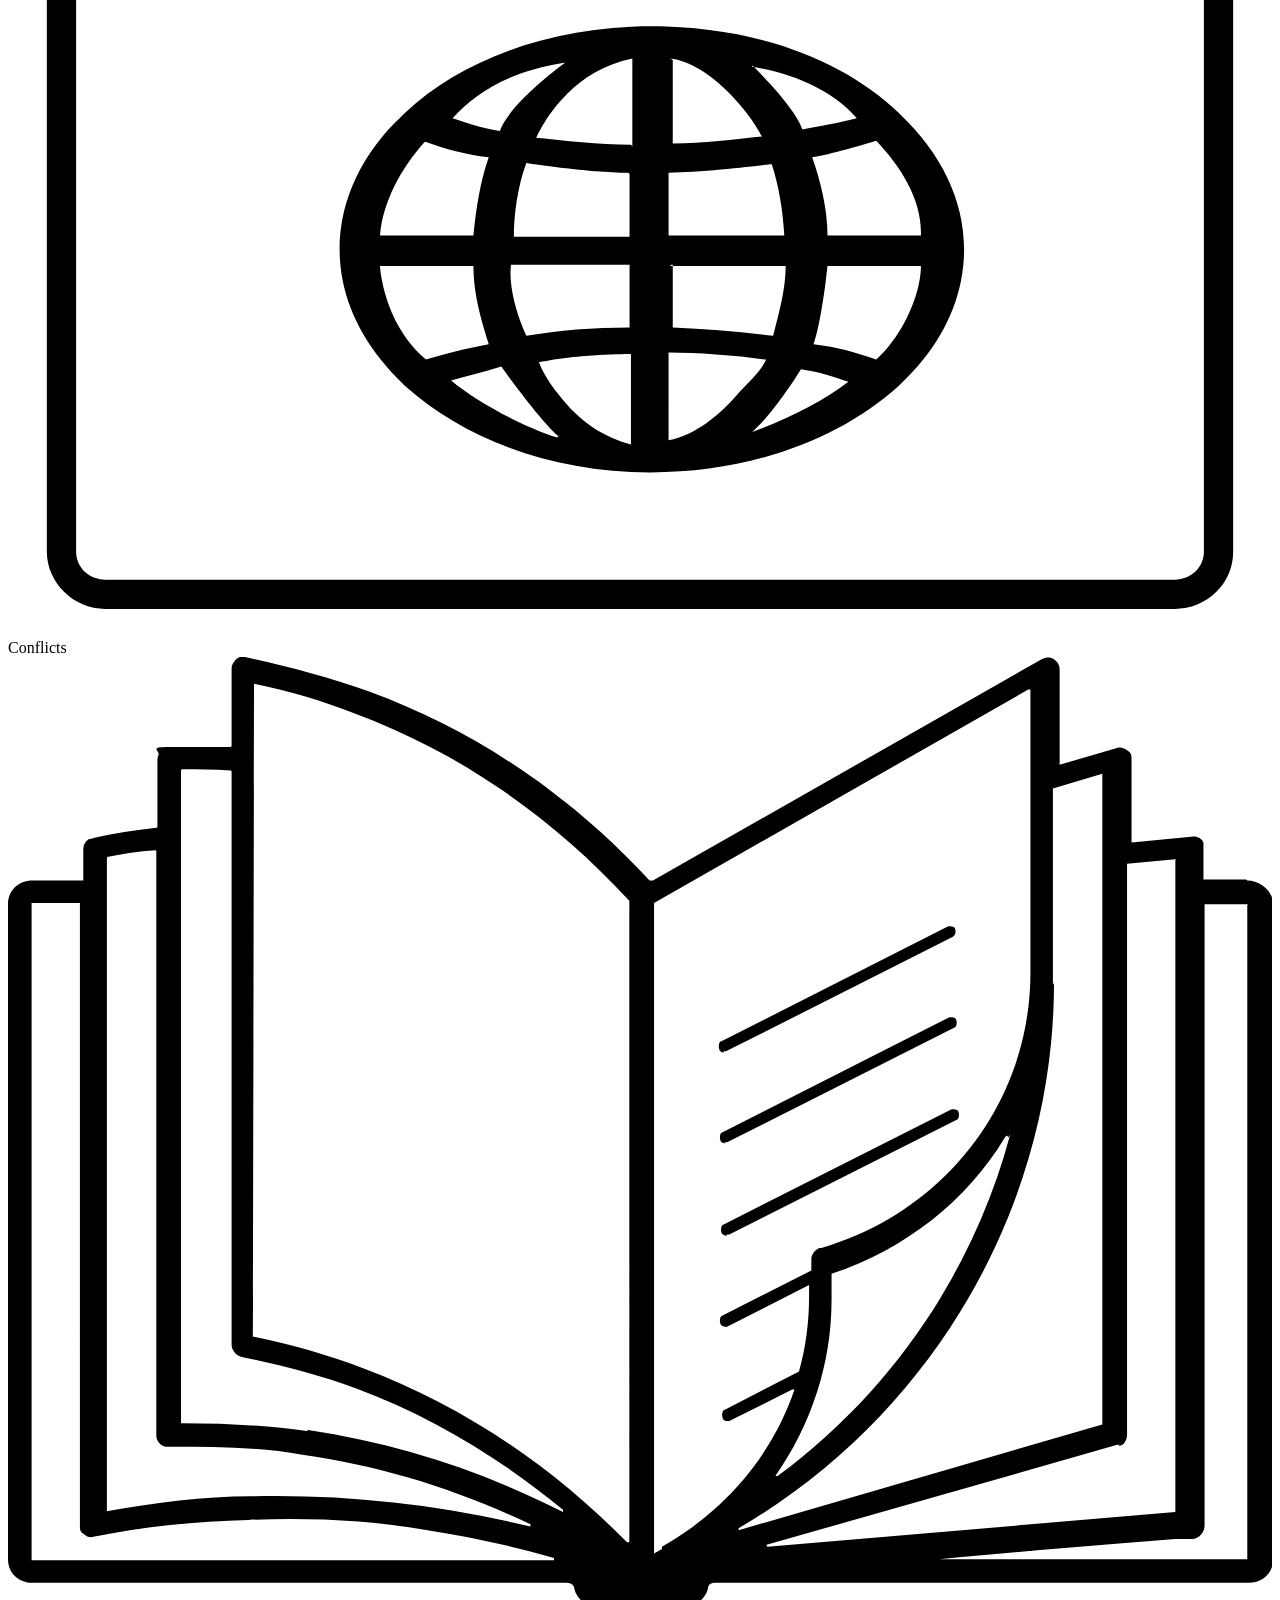
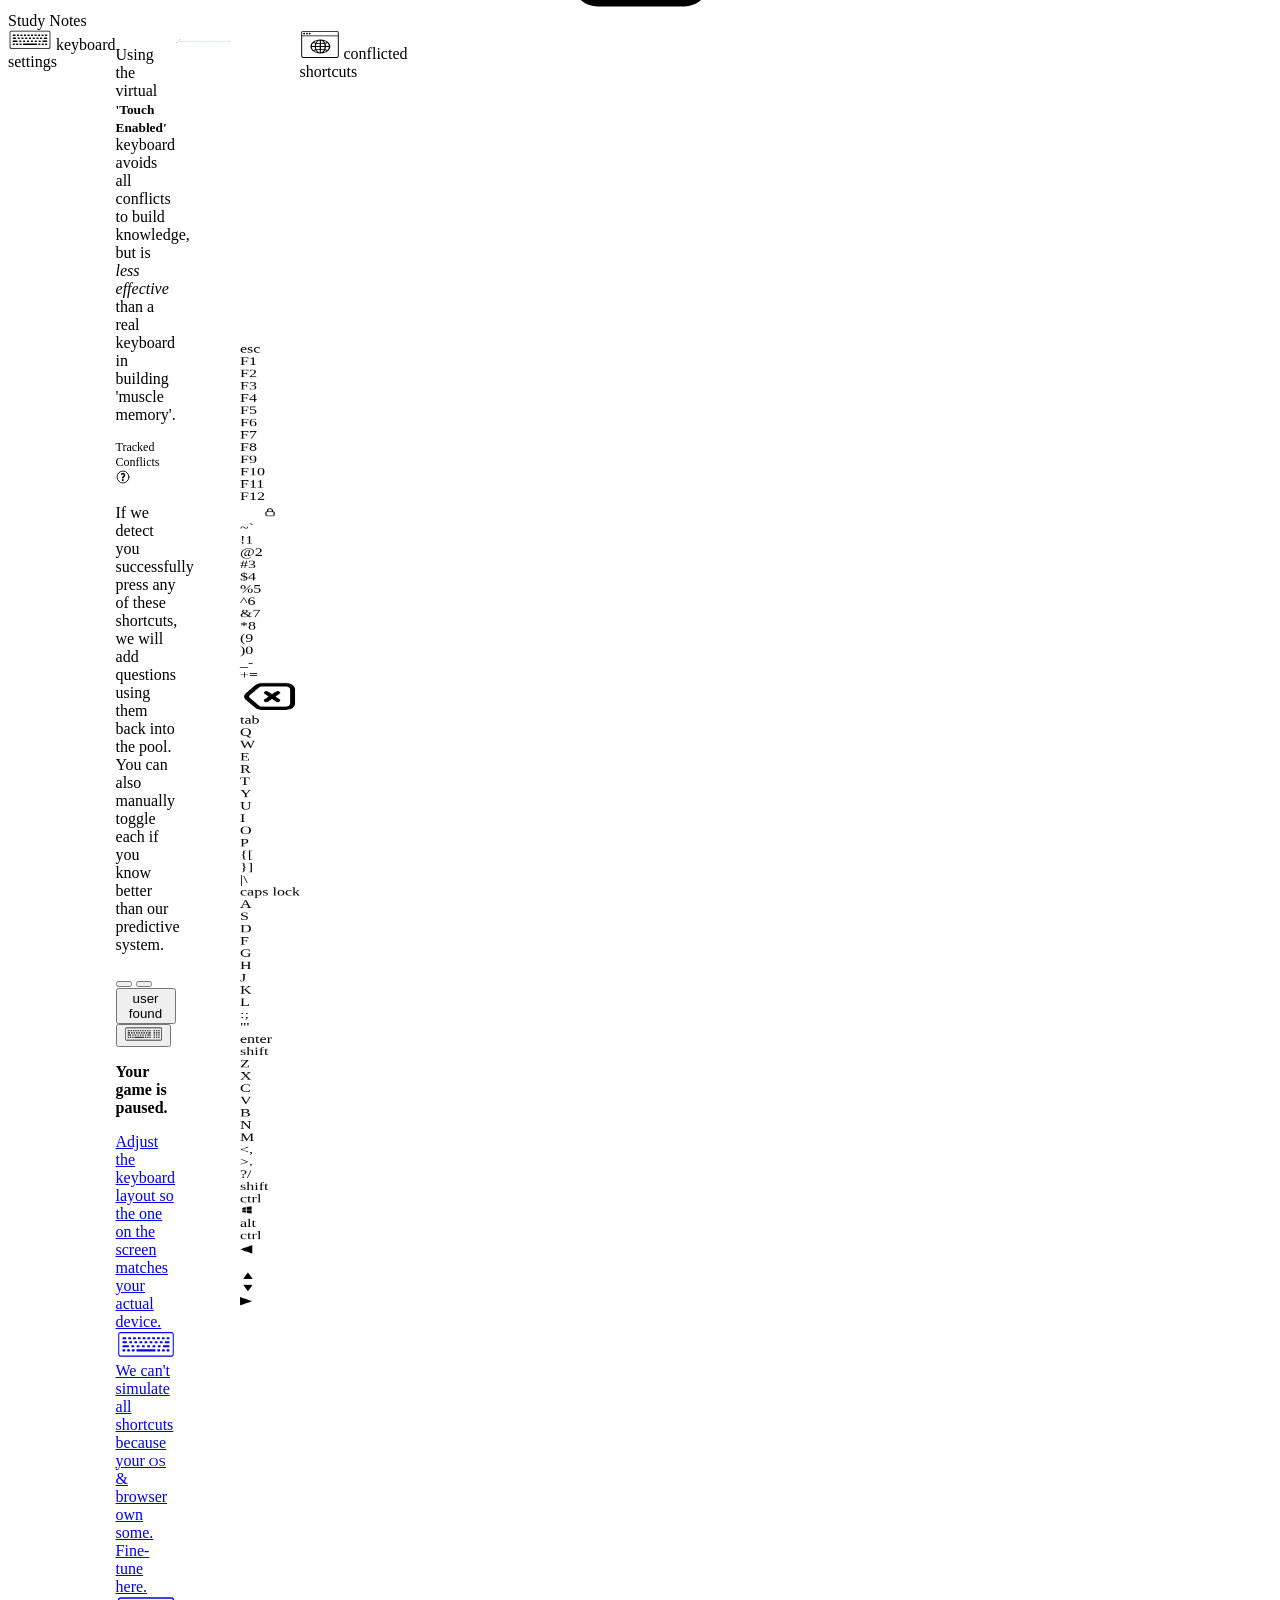
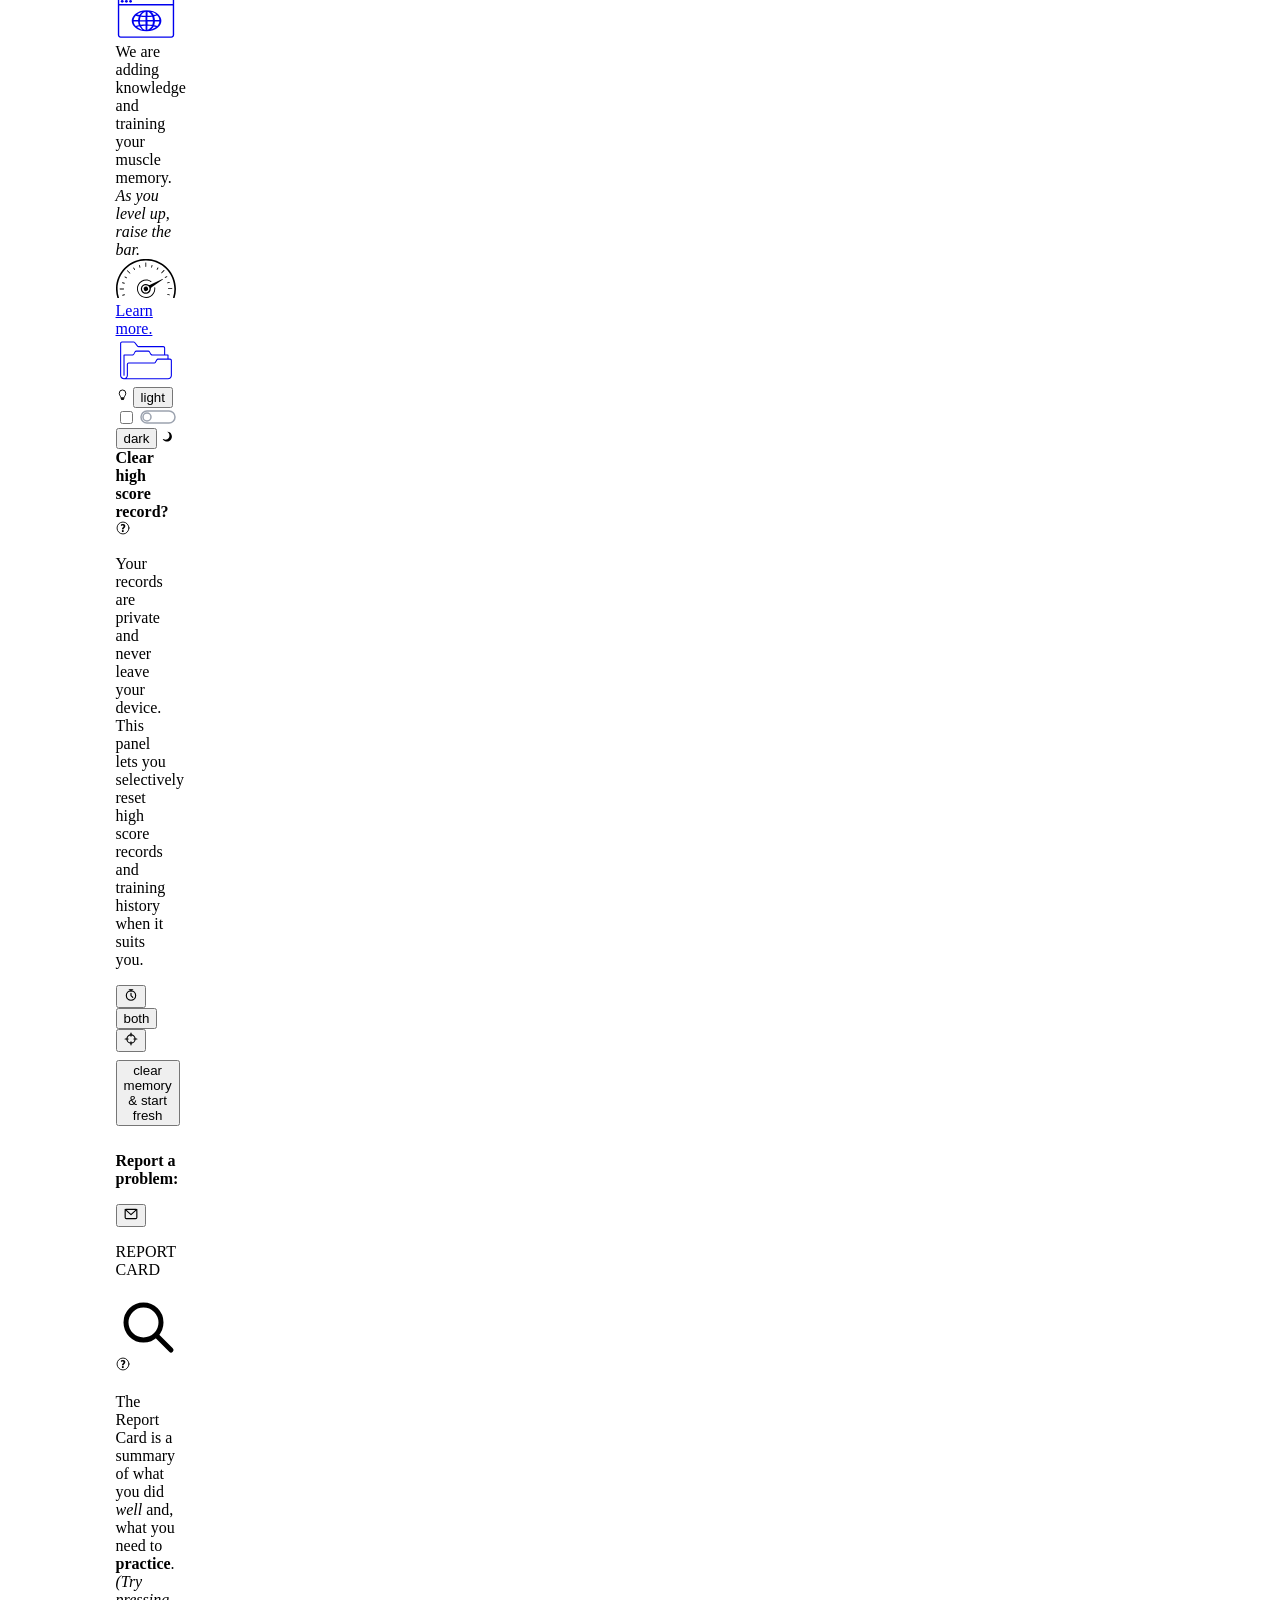
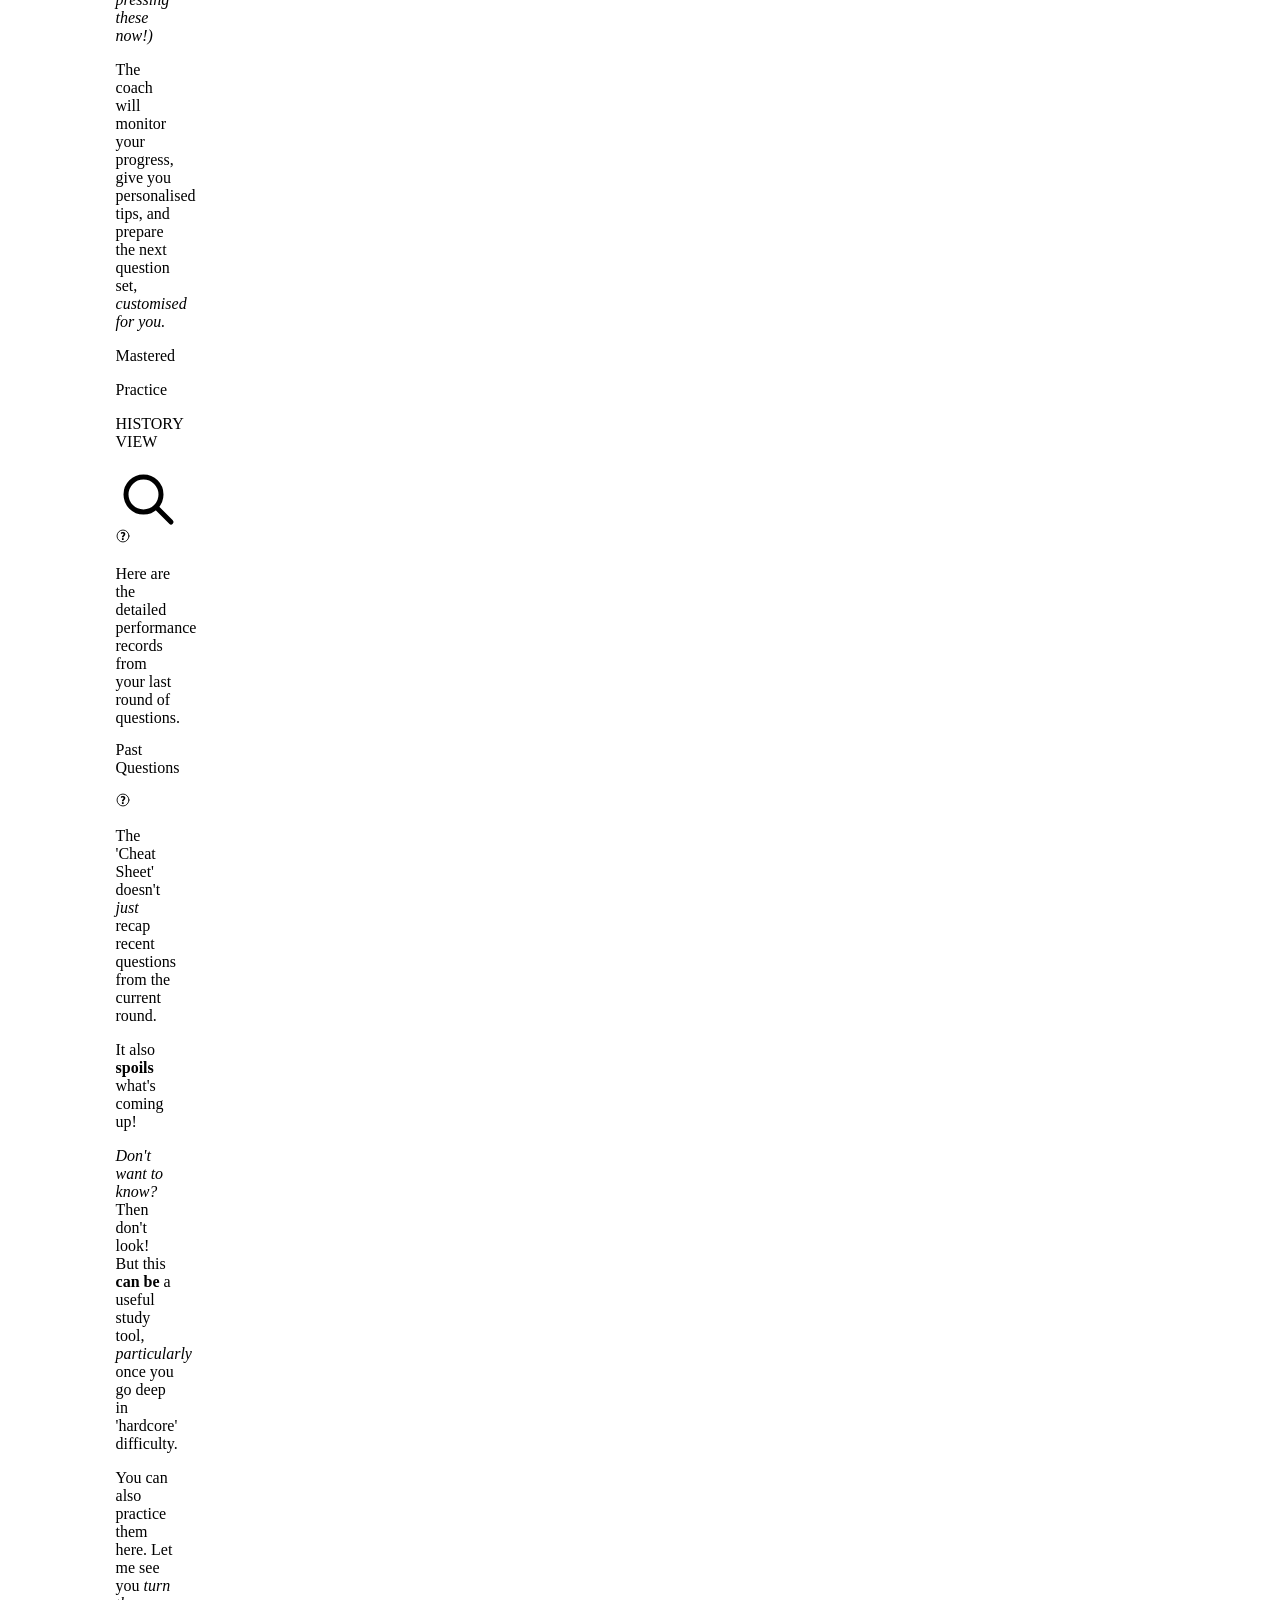
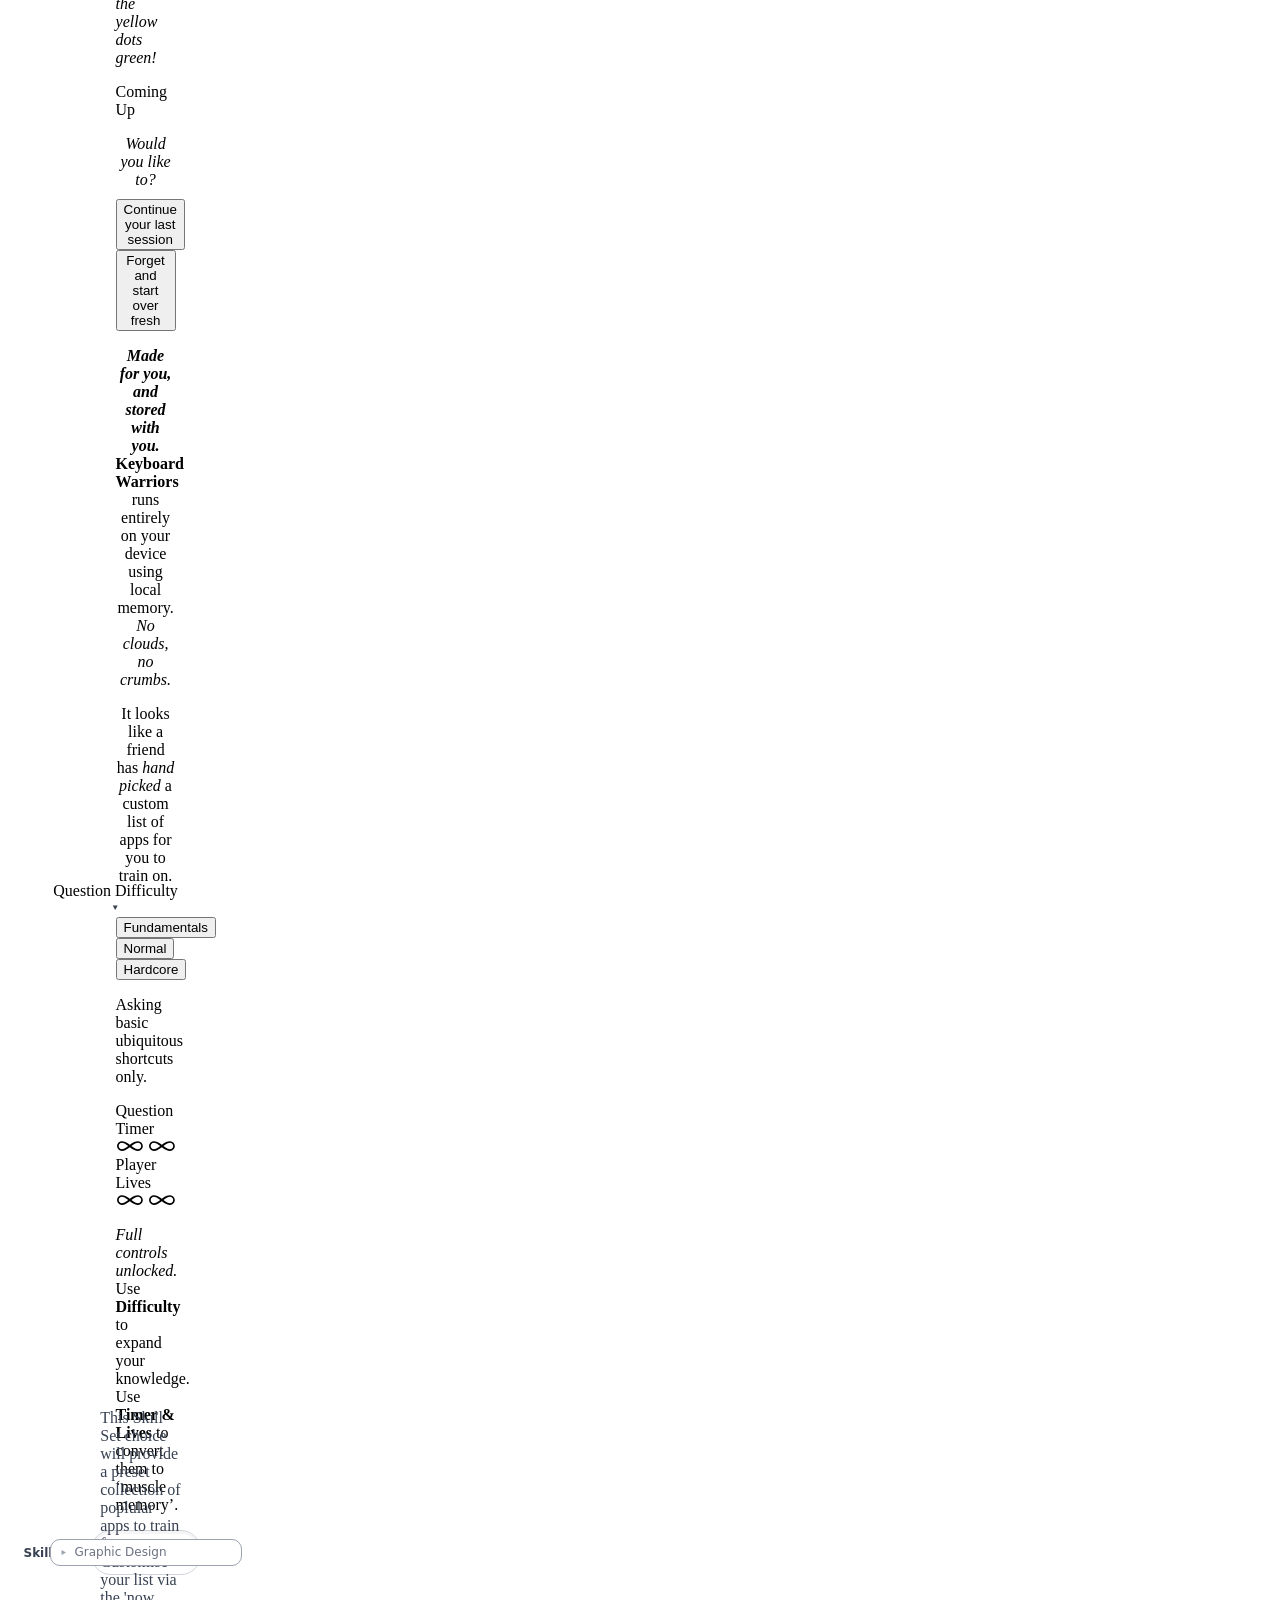
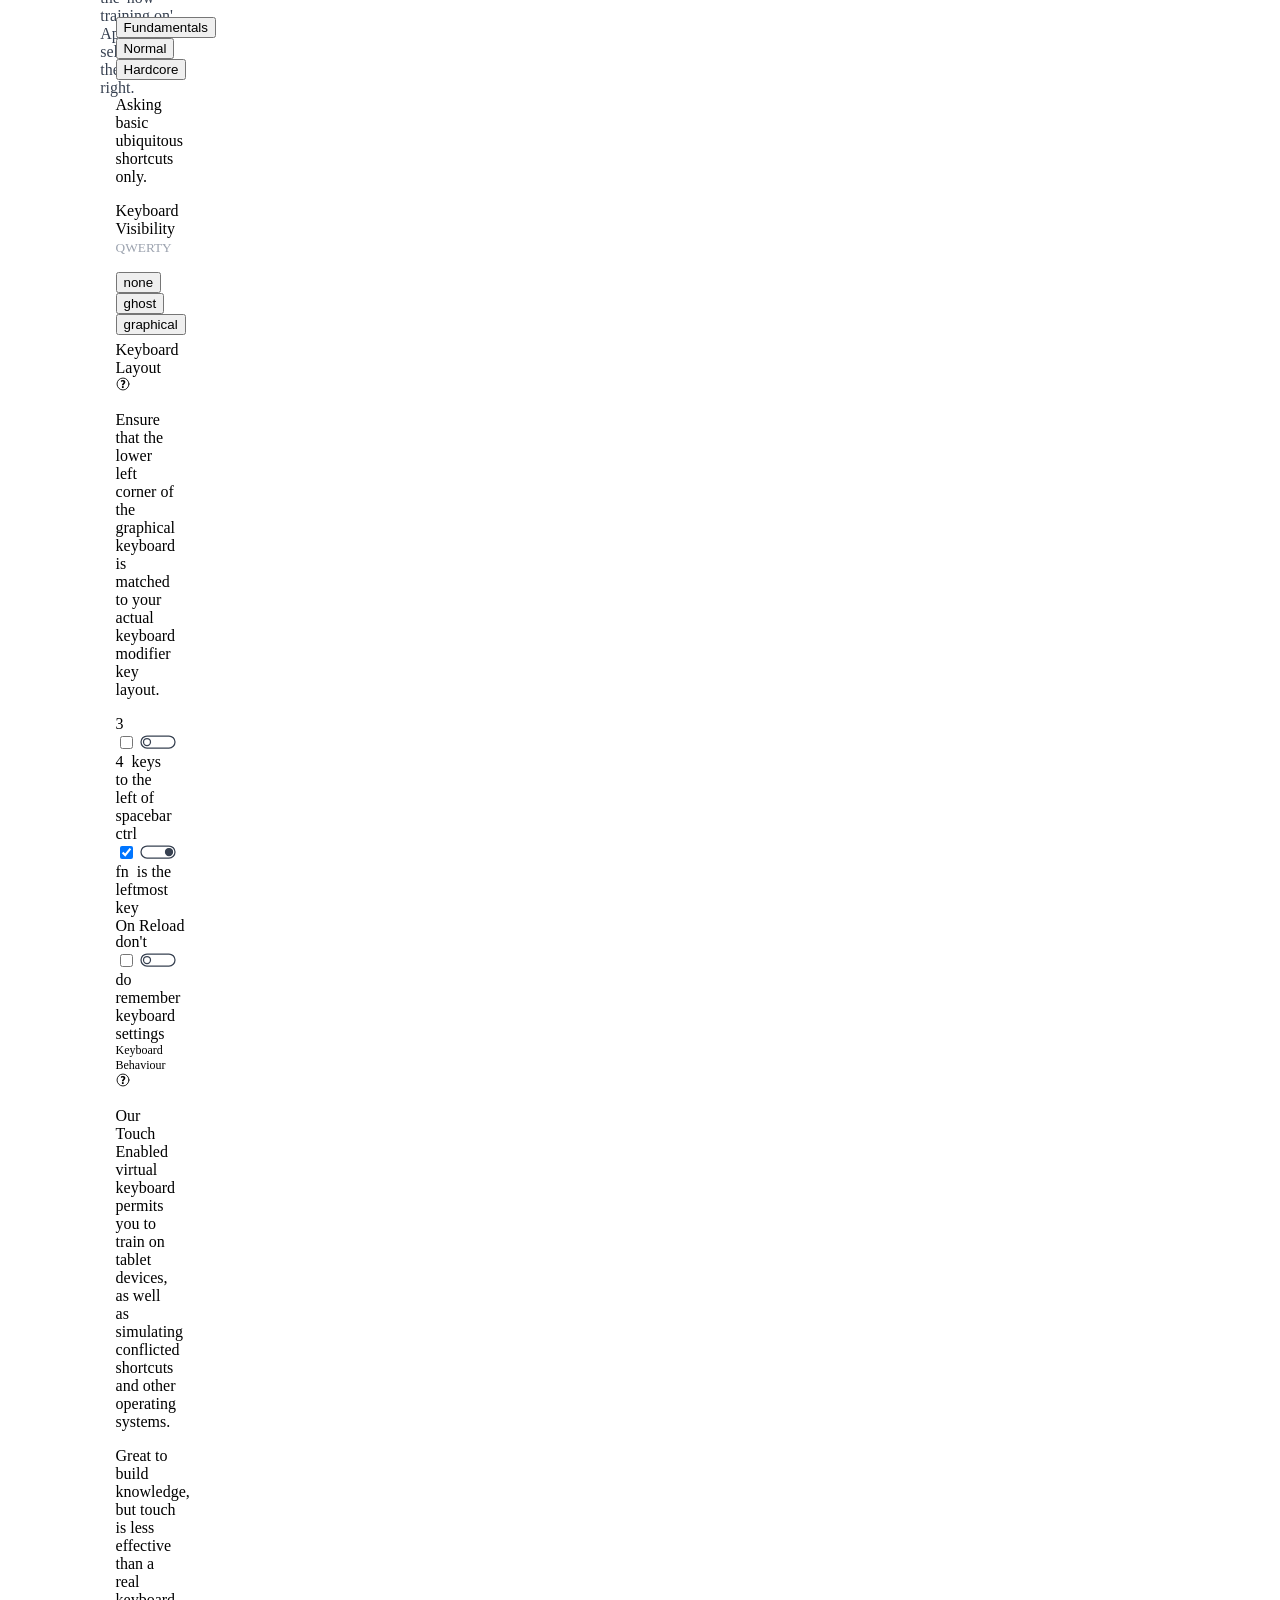
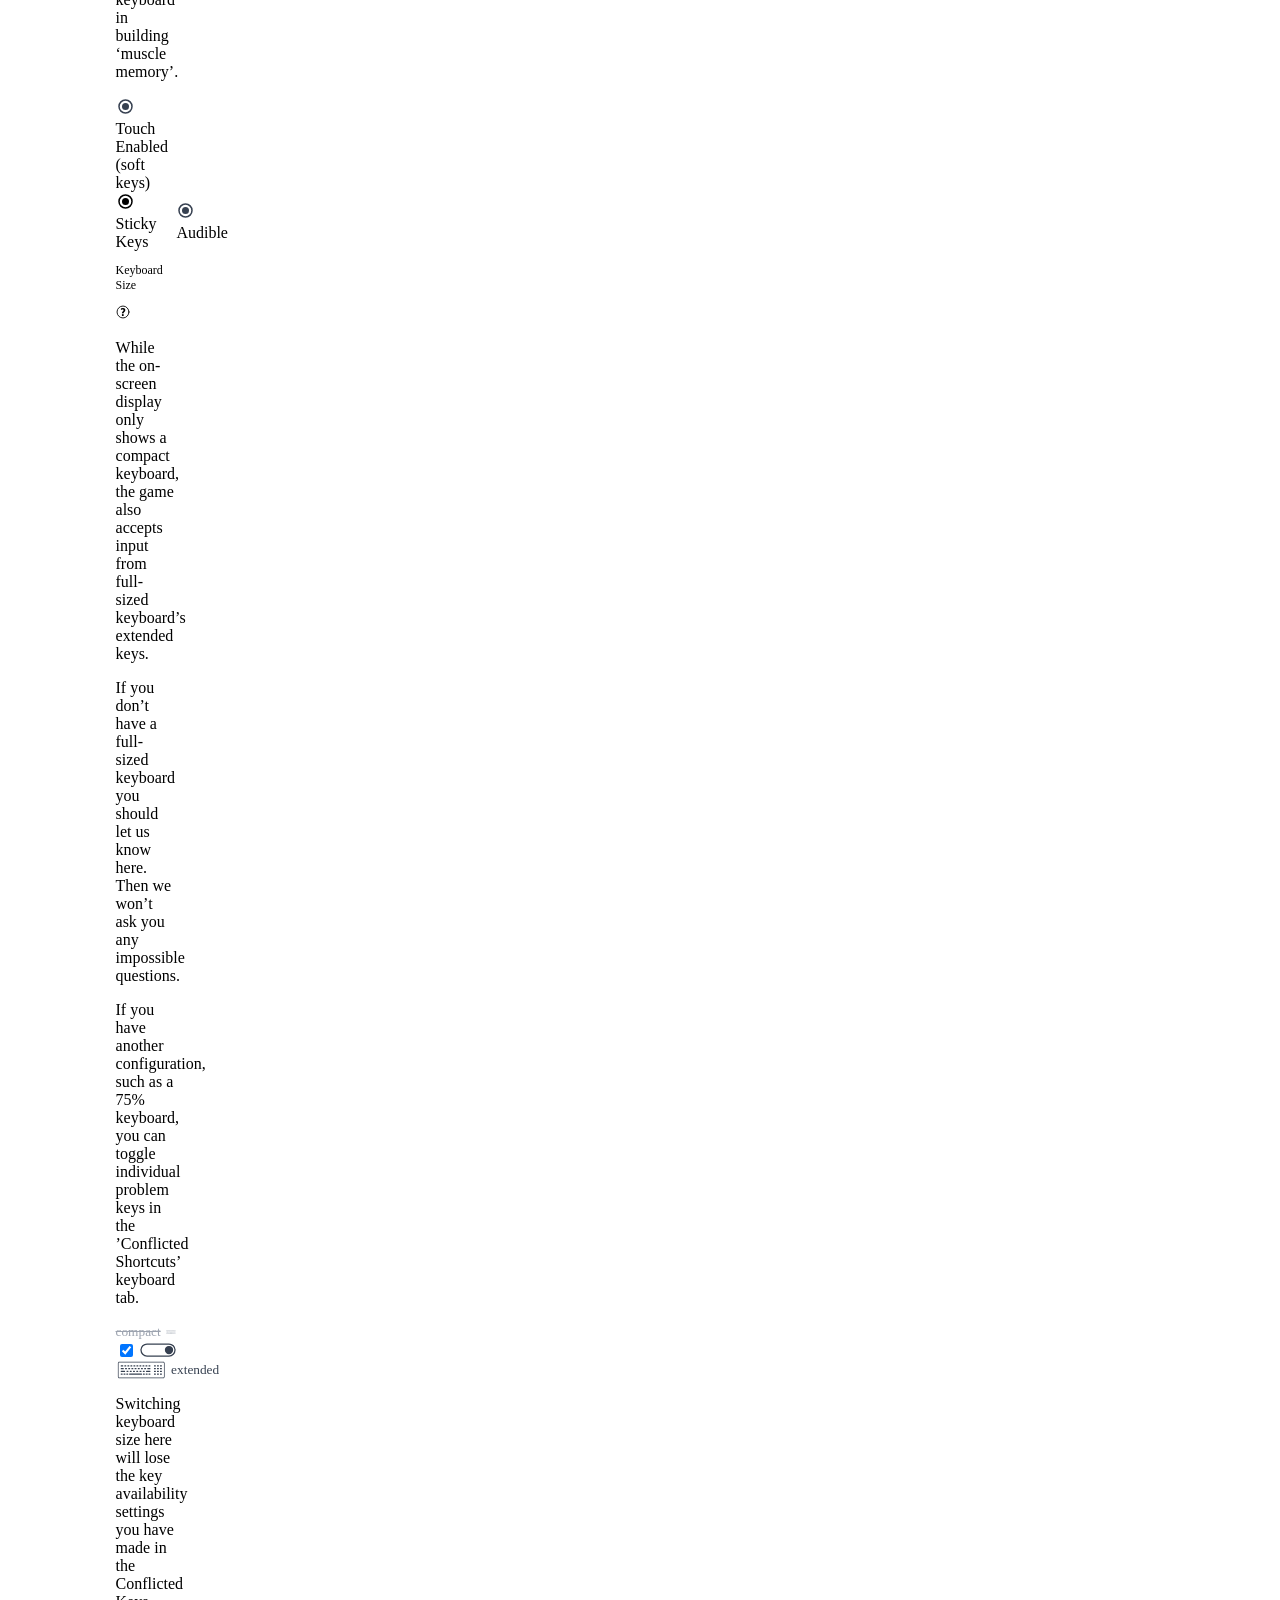
==== commit 2a6ba610: "v0044 downgrade start level to 0 and award ceremony bumps up +1" ====
--- a/beta/index.html
+++ b/beta/index.html
@@ -9,7 +9,7 @@
 <title>beta</title>
 <script>
   const DefaultTitle = 'Keyboard Warriors';
-  const VersionLabel   = '0042';
+  const VersionLabel   = '0044';
   const TitlePrefix  = document.title !== DefaultTitle ? document.title.trim() + '_' : '';
   const DBG_DEVICE   = TitlePrefix + VersionLabel;
 </script>
@@ -512,7 +512,7 @@
             </g>
           </svg>
         </span>
-        <a class="sp-settings-nudge" href="https://from-wednesday.github.io/keyboard-warriors/documentation/" target="_blank" rel="noopener">
+        <a class="sp-settings-nudge" href="#" onclick="event.preventDefault(); _openDocumentation();">
           <span class="sp-nudge-text">Learn more.</span>
           <svg class="sp-nudge-icon" viewBox="0 0 110 82" xmlns="http://www.w3.org/2000/svg"><use href="#IconDocumentation"/></svg>
         </a>
@@ -1139,7 +1139,7 @@
   </div>
 </div>
 
-<p id="credit" class="page-initially-hidden"><small><strong><em>Built for learners.</strong></em> This digital toy was created by Wednesday Dessauer &amp; <span id="creditClause">is free to adapt under <a href="https://github.com/yourusername/keyboard-warriors/blob/main/LICENSE" class="credit-link">Polyform Non-Commercial 1.0.0</a></span>.</small></p>
+<p id="credit" class="page-initially-hidden"><small><strong><em>Built for learners.</strong></em> This digital toy was created by Wednesday Dessauer &amp; <span id="creditClause">is free to adapt under <a href="<a href="documentation/?to=swinburne&tab=1">" class="credit-link">Polyform Non-Commercial 1.0.0</a></span>.</small></p>
 
 <div id="diffIconWrap" class="page-initially-hidden">
  <svg id="diffIcon" xmlns="http://www.w3.org/2000/svg" viewBox="0 0 96.6 64" cursor="pointer">
@@ -9589,16 +9589,16 @@
   titleEl.textContent = 'Welcome to Keyboard Warriors';
   var tagline = document.getElementById('welcomeTagline');
   if (tagline) tagline.style.display = 'block';
-  // Default to Fundamentals on first visit
+  // Default to Ubiquitous on first visit
   _diffFirst = true;
-  setDiffState(-1);
-  _updateDiffBtnStyles('fundamentals');
-  _updateDiffSubtitle('fundamentals', null);
+  setDiffState(-1.5);
+  _updateDiffBtnStyles('ubiquitous');
+  _updateDiffSubtitle('ubiquitous', null);
   openSettings('panelLandingWelcome');
   // Hide caret until user makes a selection
   var wCaret = document.getElementById('welcomeDifficultyCaretEl');
   if (wCaret) wCaret.style.visibility = 'hidden';
-  requestAnimationFrame(function() { _placeDifficultyCaretInstant('fundamentals'); });
+  requestAnimationFrame(function() { _placeDifficultyCaretInstant('ubiquitous'); });
 }
 
 // Shared handler for both the welcome panel and the difficulty settings panel
@@ -10716,12 +10716,12 @@
       hasTrophy = false;
       questionTimer = null;
       playerLives   = null;
-      dismissedConflicts.clear();
-      // Clear the stored preference before resolving so we always land on
-      // the hardwired default (Graphic Design) for a clean start.
       try { localStorage.removeItem('kw_preferred_skillset'); } catch(e) {}
       currentSkillset = 'Graphic Design';
-      _applySkillset(currentSkillset);
+      currentDifficulty = 'ubiquitous';
+      _diffFirst = true;
+      setDiffState(-1.5);
+      syncDiffNeedle();
       updateBestDisplay();
       _syncSliderToValue('timer', null);
       _syncSliderToValue('lives', null);
@@ -10758,7 +10758,7 @@
       _closeSkillsetPill();
       // Start pressed without choosing a difficulty
   if (!_welcomeIsReturning) {
-    currentDifficulty = 'fundamentals';
+    currentDifficulty = 'ubiquitous';
     try { localStorage.setItem('kw_difficulty', currentDifficulty); } catch(e) {}
   }
   var panelInner = document.getElementById('settingsPanelInner');
@@ -11074,19 +11074,21 @@
 }
 var EditionId = _resolveEditionId();
 
+function _openDocumentation(tab) {
+  var url = 'https://from-wednesday.github.io/keyboard-warriors/documentation/?to=' + EditionId;
+  if (tab !== undefined) url += '&tab=' + tab;
+  window.open(url, '_blank', 'noopener');
+}
 function _applyEditionCredit(EditionManifest) {
   var ClauseEl = document.getElementById('creditClause');
   if (!ClauseEl) return;
   var ClauseText = (EditionManifest && EditionManifest.creditClause)
     || 'is free to adapt under Polyform Non-Commercial 1.0.0';
-  var ClauseUrl = (EditionManifest && EditionManifest.creditLinkUrl)
-    || 'https://github.com/yourusername/keyboard-warriors/blob/main/LICENSE';
   ClauseEl.innerHTML = '';
   var LinkEl = document.createElement('a');
-  LinkEl.href = ClauseUrl;
+  LinkEl.href = '#';
   LinkEl.className = 'credit-link';
-  LinkEl.target = '_blank';
-  LinkEl.rel = 'noopener';
+  LinkEl.addEventListener('click', function(e) { e.preventDefault(); _openDocumentation(0); });
   // Split "is free to adapt under Polyform Non-Commercial 1.0.0" so only the
   // license/terms phrase itself is the link, matching the original styling.
   var SplitIndex = ClauseText.indexOf(' under ');
@@ -11133,7 +11135,7 @@
 
 // Current difficulty mode: 'fundamentals' | 'normal' | 'hardcore'
 // Default: load from localStorage, fall back to 'normal'
-var currentDifficulty = 'fundamentals';
+var currentDifficulty = 'ubiquitous';
 (function() {
   try {
     var saved = localStorage.getItem('kw_difficulty');
@@ -12289,35 +12291,49 @@
     // Step 2: once panel is visible, scroll settings into view, then animate pill
     scrollPanelIntoViewIfNeeded('settingsPanelInner', panelVisible);
     var pillDone = panelVisible;
-    if (previousDifficulty === 'fundamentals') {
+
+    // Bump the player up exactly one tier from wherever they currently are,
+    // rather than jumping straight to Normal. Coach-suggested "plus" states
+    // count as their base tier for this purpose (fundamentals-plus -> normal).
+    var TrophyBumpRampOrder = ['ubiquitous', 'fundamentals', 'normal', 'hardcore'];
+    var TrophyBumpBaseTier = {
+      ubiquitous:          'ubiquitous',
+      fundamentals:        'fundamentals',
+      'fundamentals-plus': 'fundamentals',
+      normal:              'normal',
+      'normal-plus':       'normal',
+      hardcore:            'hardcore',
+    };
+    var TrophyBumpStateMap = { ubiquitous: -1.5, fundamentals: -1, normal: 0, hardcore: 1 };
+    var CurrentBaseTierIndex = TrophyBumpRampOrder.indexOf(TrophyBumpBaseTier[previousDifficulty] || 'fundamentals');
+    var BumpedDifficultyMode = TrophyBumpRampOrder[Math.min(CurrentBaseTierIndex + 1, TrophyBumpRampOrder.length - 1)];
+
+    setTimeout(function() {
+      currentDifficulty = BumpedDifficultyMode;
+      try { localStorage.setItem('kw_difficulty', BumpedDifficultyMode); } catch(e) {}
+      syncDiffNeedle();
+      var pillBtns = document.querySelectorAll('#difficultyPill .diff-btn');
+      pillBtns.forEach(function(b) { b.classList.add('diff-btn-transitioning'); });
+      _diffFirst = true;
+      setDiffState(TrophyBumpStateMap[BumpedDifficultyMode] !== undefined ? TrophyBumpStateMap[BumpedDifficultyMode] : 0);
+      _updateDiffBtnStyles(BumpedDifficultyMode);
+      _updateDiffSubtitle(BumpedDifficultyMode, null);
+      _moveDifficultyCaretToMode(BumpedDifficultyMode);
+      // Pop the newly active label
+      var bumpedBtn = document.querySelector('#difficultyPill .diff-btn[data-mode="' + BumpedDifficultyMode + '"]');
+      if (bumpedBtn) _popDiffLabel(bumpedBtn);
+      // Hardcore itself unlocks a moment later in Step 3 below. If the bump
+      // landed here, force it to read as active now so it doesn't flash as
+      // locked for the brief gap before Step 3 catches up.
+      if (BumpedDifficultyMode === 'hardcore' && bumpedBtn) {
+        bumpedBtn.classList.remove('diff-btn-inactive');
+        bumpedBtn.classList.add('diff-btn-active');
+      }
       setTimeout(function() {
-        currentDifficulty = 'normal';
-        try { localStorage.setItem('kw_difficulty', 'normal'); } catch(e) {}
-        syncDiffNeedle();
-        var pillBtns = document.querySelectorAll('#difficultyPill .diff-btn');
-        pillBtns.forEach(function(b) { b.classList.add('diff-btn-transitioning'); });
-        _diffFirst = true;
-        setDiffState(0);
-        _updateDiffBtnStyles('normal');
-        _updateDiffSubtitle('normal', null);
-        _moveDifficultyCaretToMode('normal');
-        // Pop the newly active label
-        var normalBtn = document.querySelector('#difficultyPill .diff-btn[data-mode="normal"]');
-        if (normalBtn) _popDiffLabel(normalBtn);
-        setTimeout(function() {
-          pillBtns.forEach(function(b) { b.classList.remove('diff-btn-transitioning'); });
-        }, 700);
-      }, panelVisible);
-      pillDone = panelVisible + 700; // pill transition duration
-    } else {
-      // Already on Normal/Hardcore — still pop the active pill label to draw attention
-      currentDifficulty = 'normal';
-      try { localStorage.setItem('kw_difficulty', 'normal'); } catch(e) {}
-      setTimeout(function() {
-        var activeBtn = document.querySelector('#difficultyPill .diff-btn[data-mode="normal"]');
-        if (activeBtn) _popDiffLabel(activeBtn);
-      }, panelVisible);
-    }
+        pillBtns.forEach(function(b) { b.classList.remove('diff-btn-transitioning'); });
+      }, 700);
+    }, panelVisible);
+    pillDone = panelVisible + 700; // pill transition duration
 
     // Step 3: award trophy + unlock panel.
     // Sliders MUST start from ∞ (that was the only available state until now).
